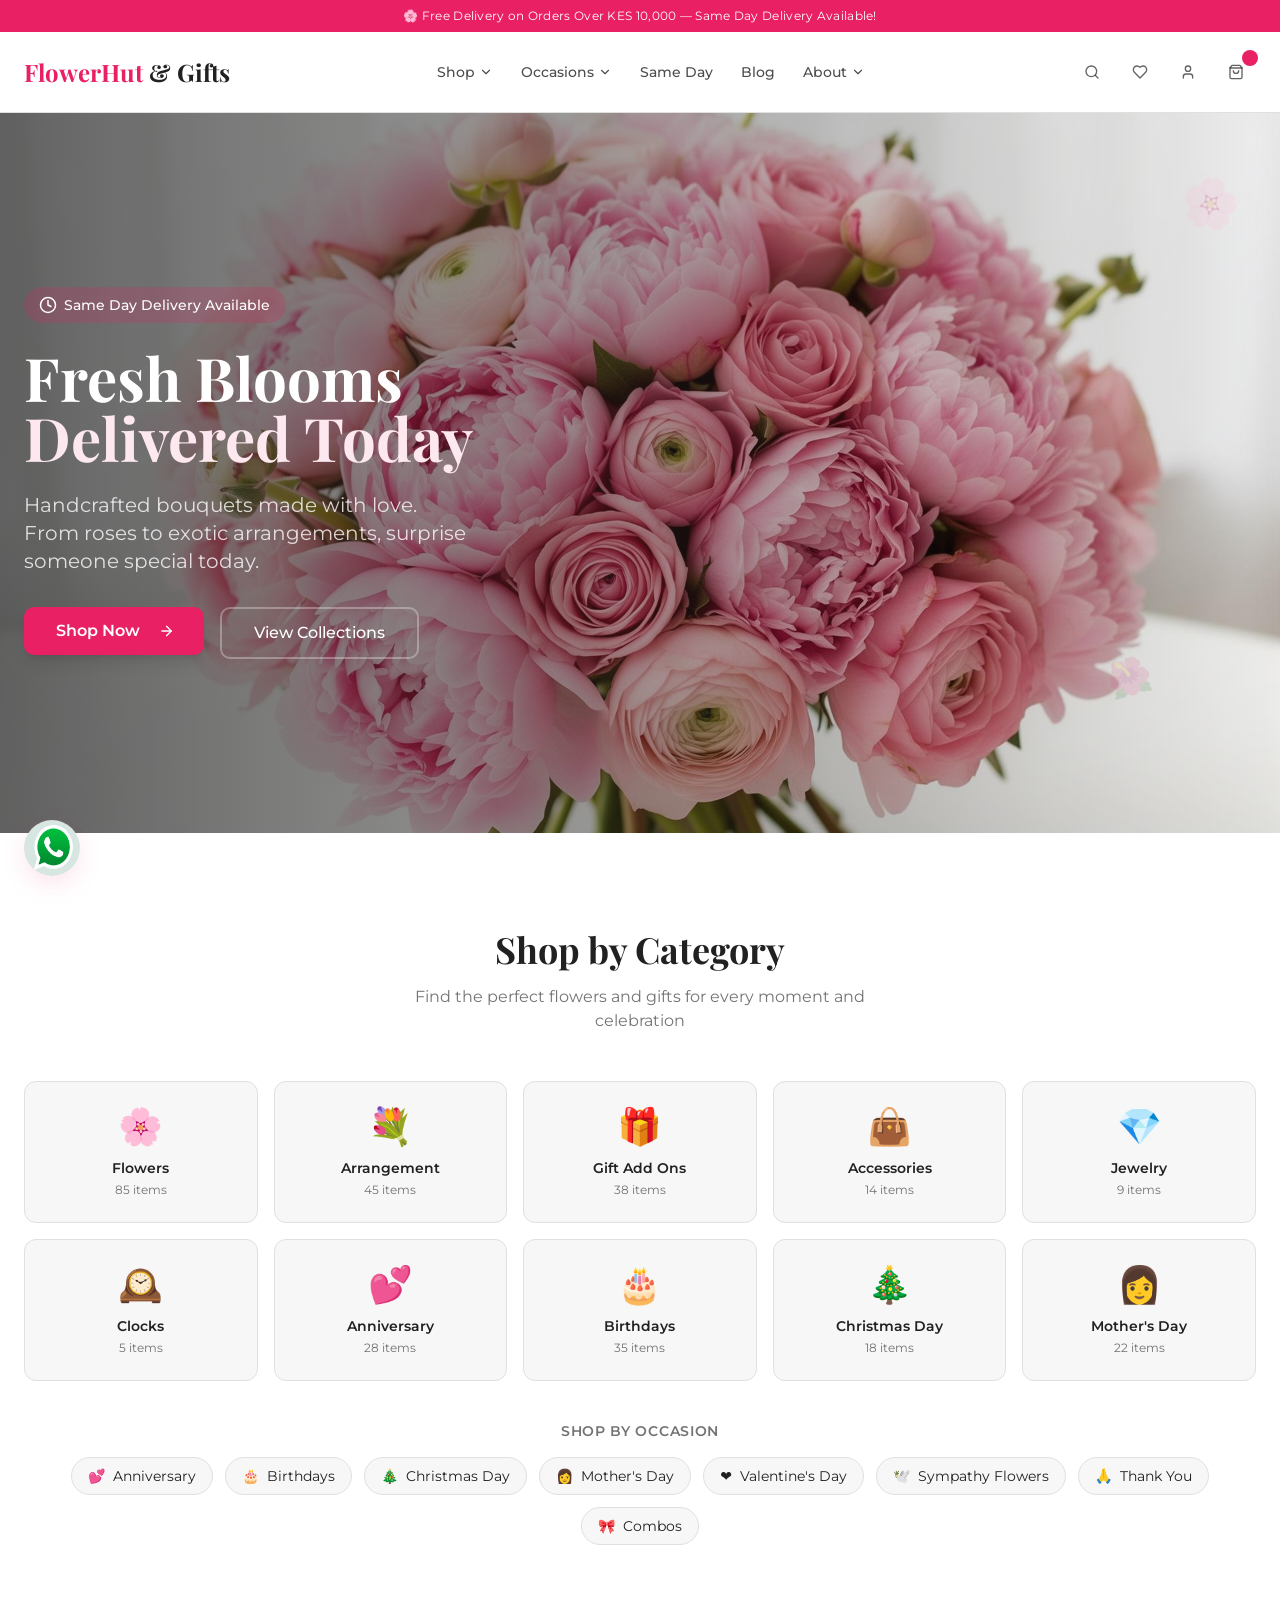
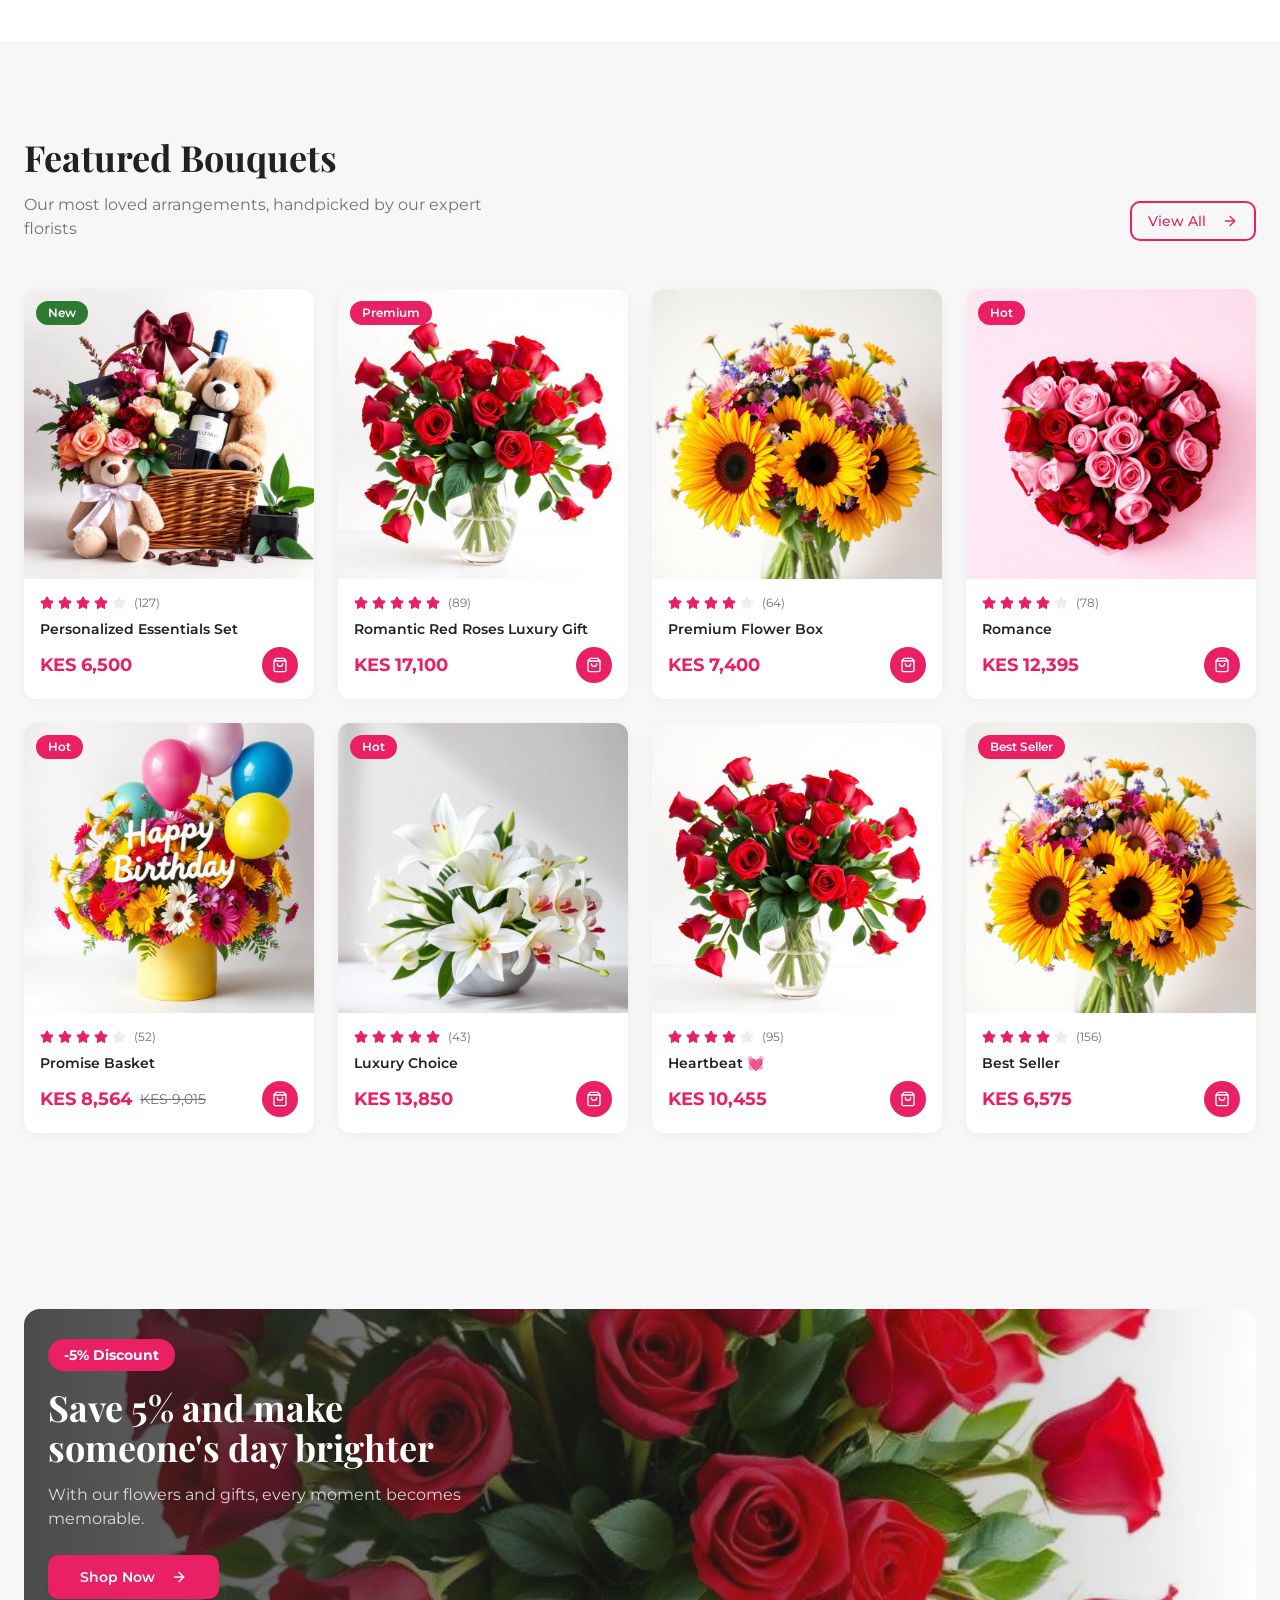
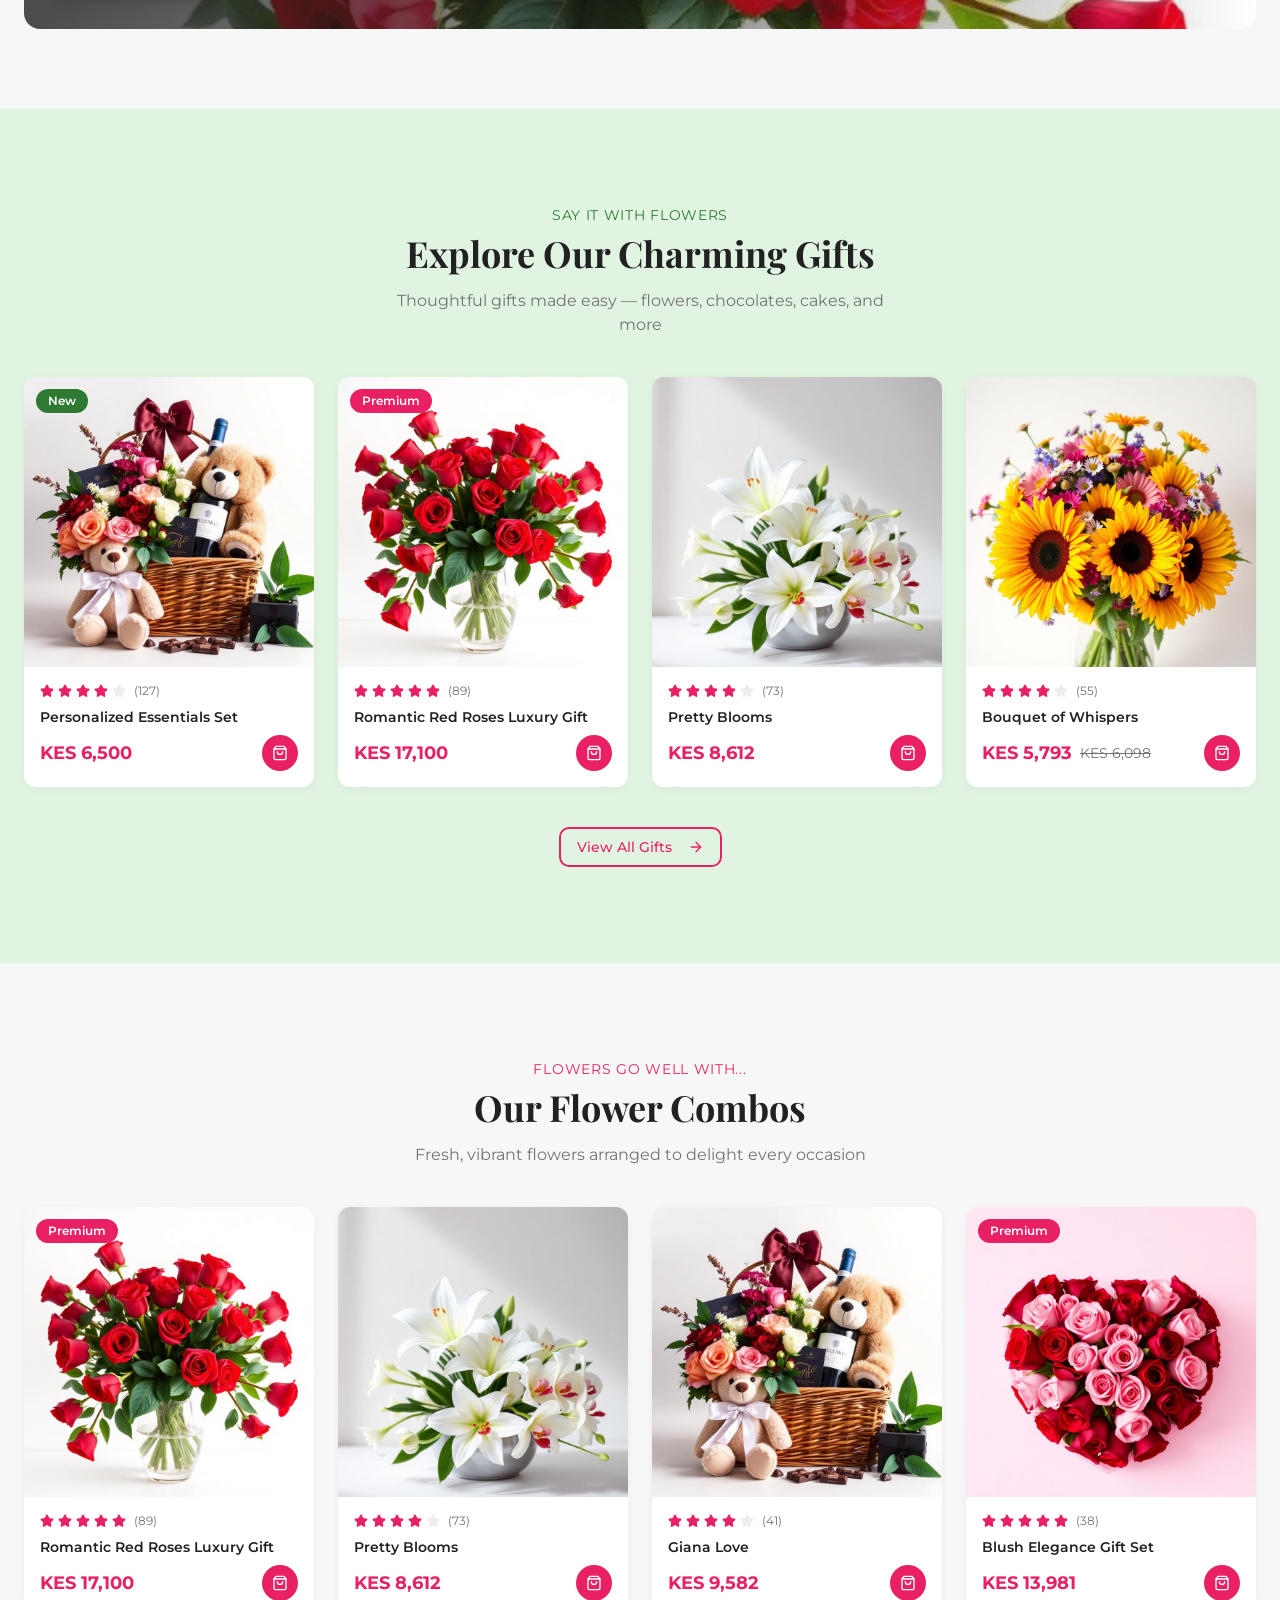
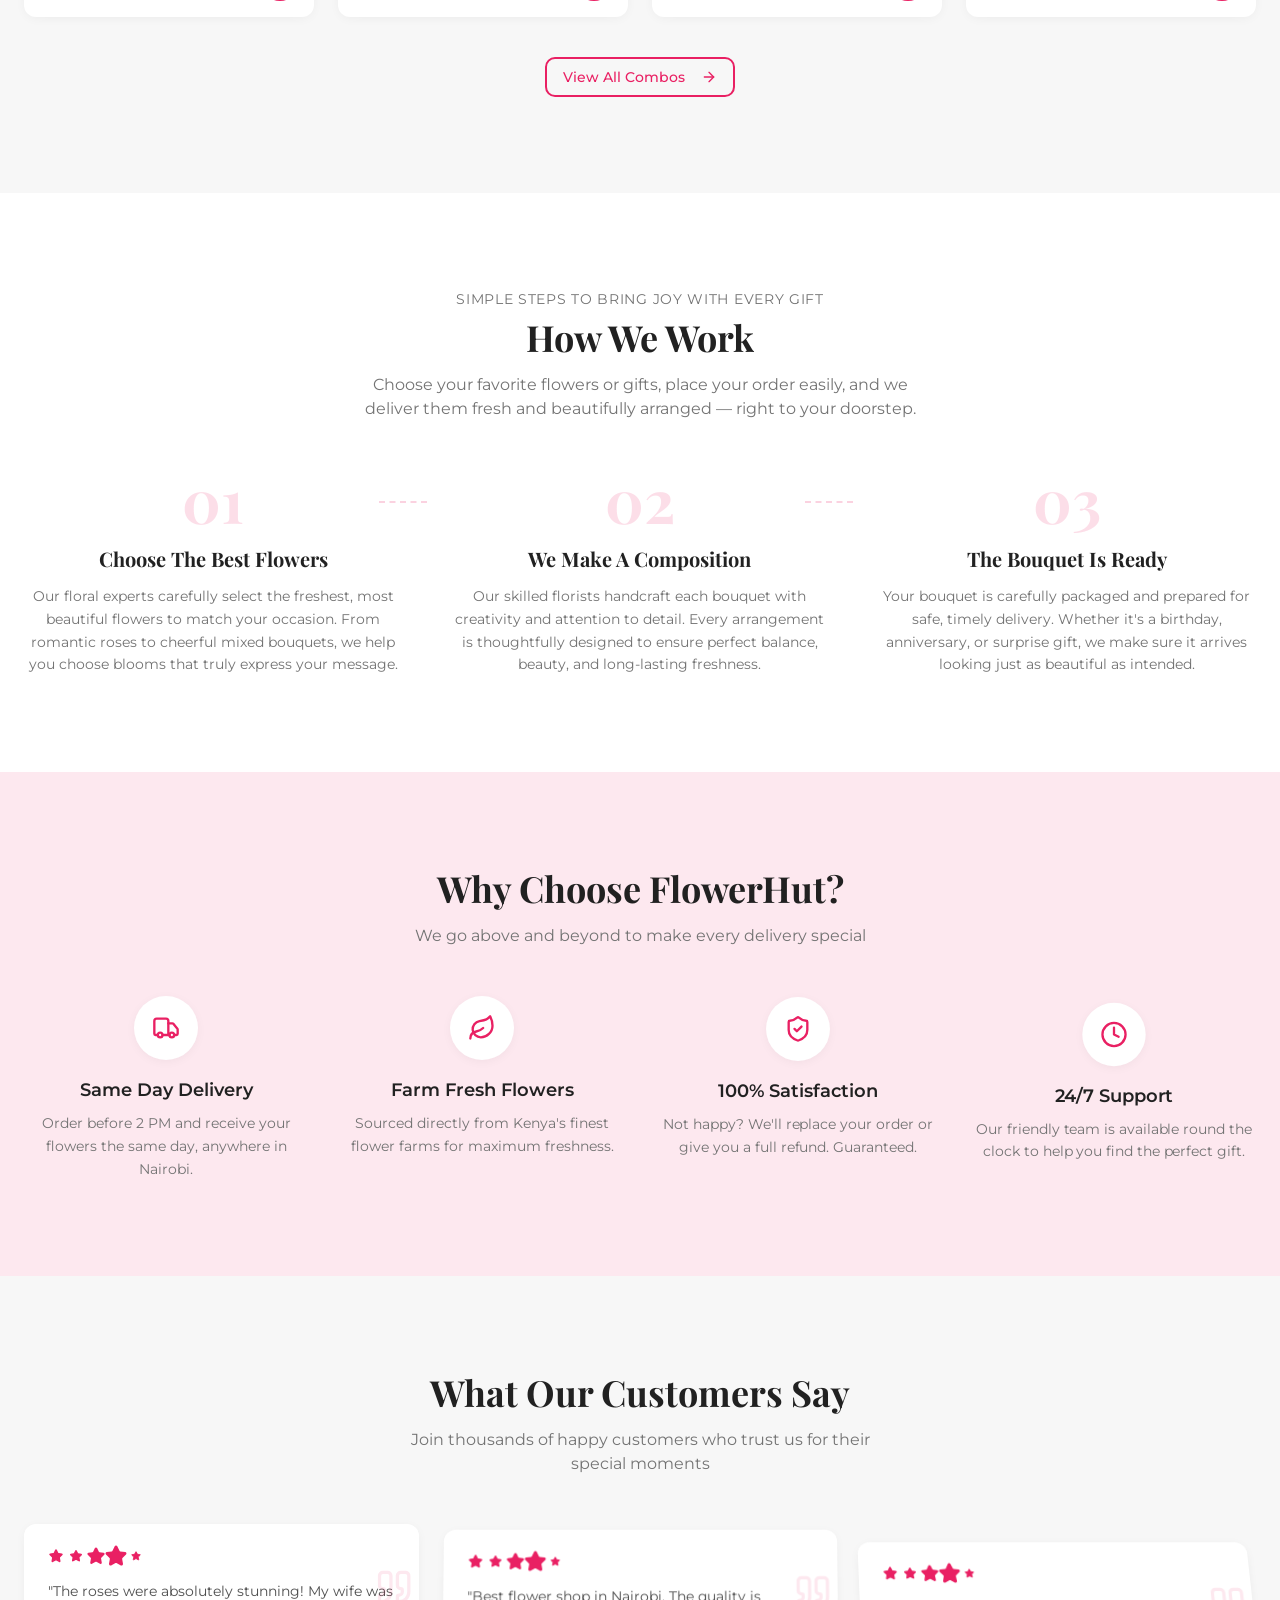
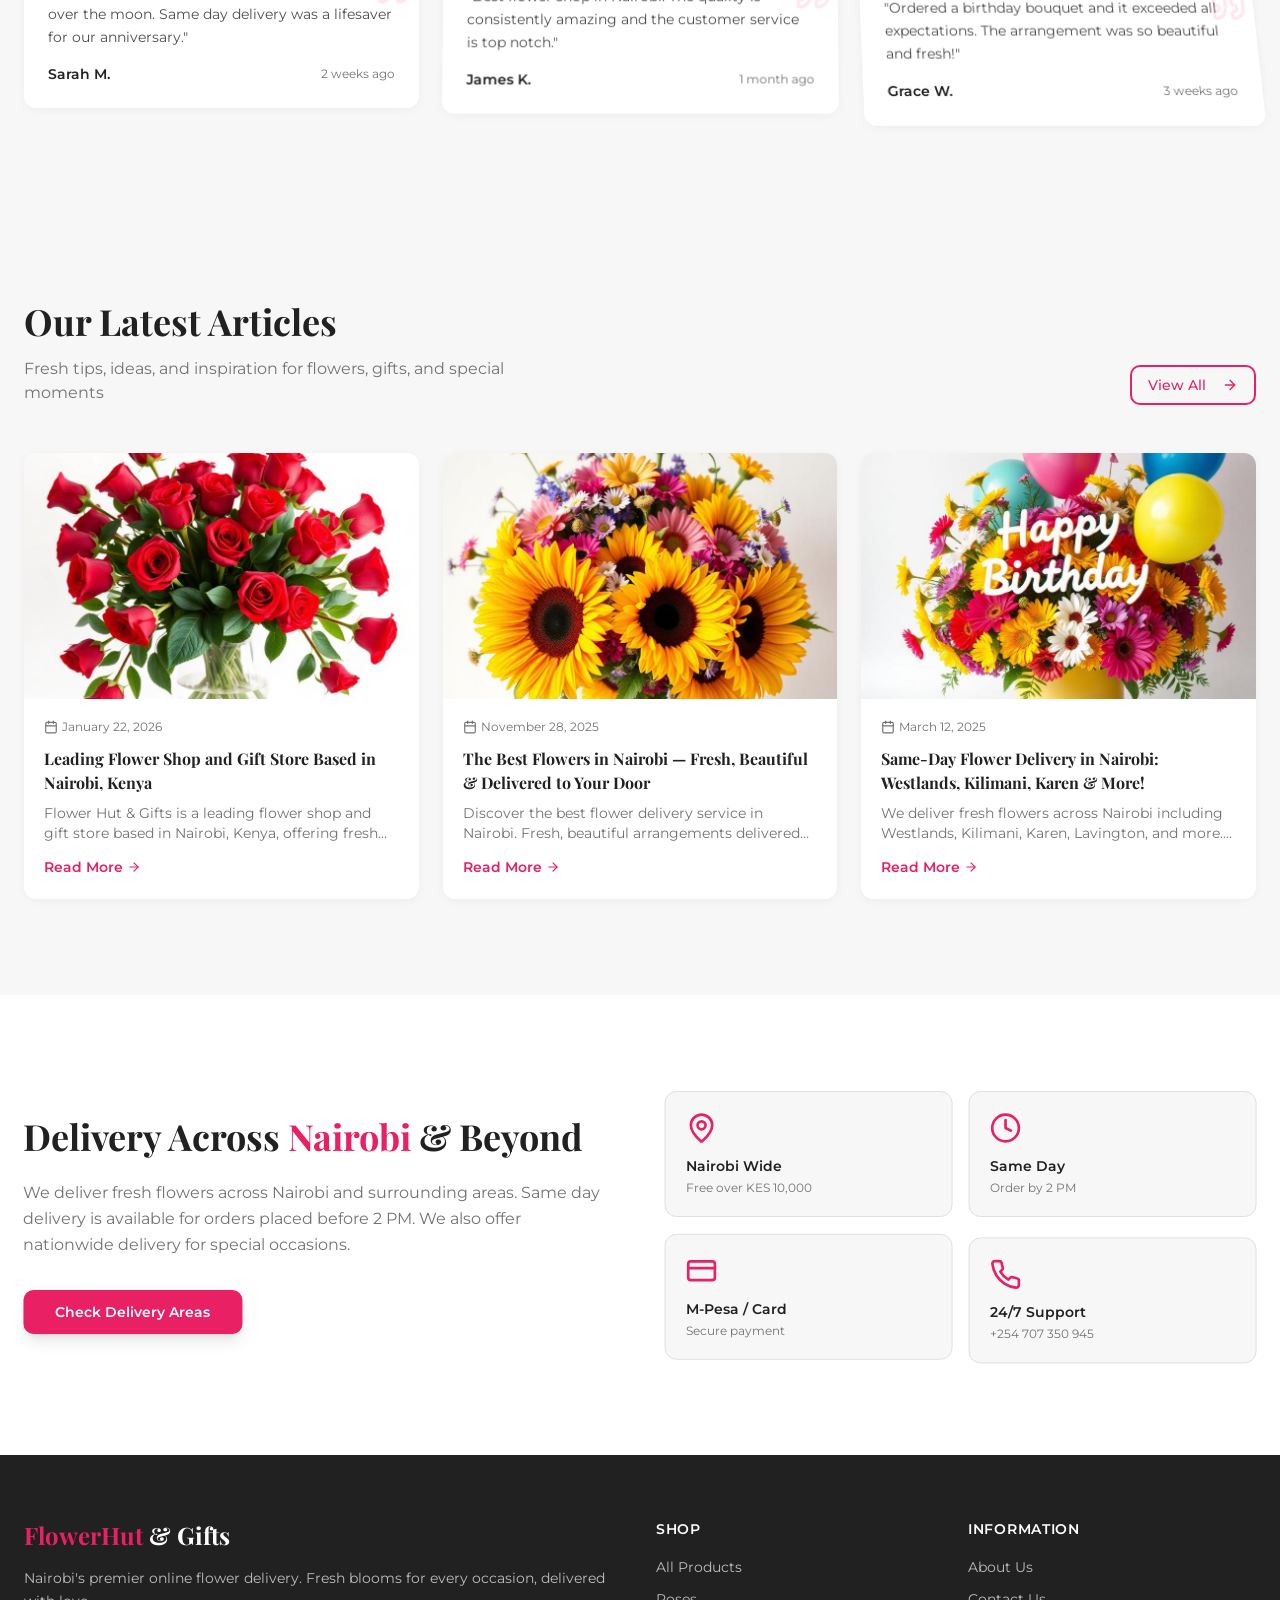
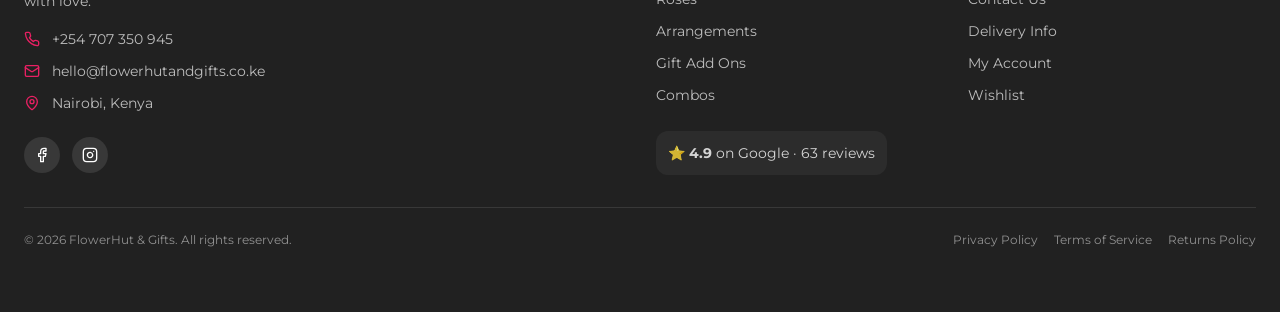
==== index.html @ 7e15aefb "Add files via upload" ====
<!doctype html>
<html lang="en">
  <head>
    <meta charset="UTF-8" />
    <meta name="viewport" content="width=device-width, initial-scale=1.0" />
    <link rel="icon" type="image/png" href="/favicon.png" />

    <!-- Primary Meta -->
    <title>FlowerHut & Gifts – Same Day Flower Delivery in Nairobi</title>
    <meta name="description" content="Order fresh flowers, bouquets & gifts delivered same day across Nairobi. Premium roses, lilies, sunflowers & custom arrangements. Call/WhatsApp: +254 707 350 945." />
    <meta name="keywords" content="flower delivery Nairobi, same day flowers Kenya, bouquets Nairobi, flower shop Kenya, gifts delivery Nairobi, roses Nairobi, FlowerHut" />
    <meta name="author" content="FlowerHut & Gifts" />
    <meta name="robots" content="index, follow" />
    <link rel="canonical" href="https://flowerhutandgifts.co.ke/" />

    <!-- Open Graph / Facebook -->
    <meta property="og:type" content="website" />
    <meta property="og:url" content="https://flowerhutandgifts.co.ke/" />
    <meta property="og:title" content="FlowerHut & Gifts – Same Day Flower Delivery in Nairobi" />
    <meta property="og:description" content="Order fresh flowers & gifts delivered same day across Nairobi. Premium roses, lilies, sunflowers & custom arrangements." />
    <meta property="og:image" content="https://flowerhutandgifts.co.ke/og-image.jpg" />
    <meta property="og:image:width" content="1200" />
    <meta property="og:image:height" content="630" />
    <meta property="og:locale" content="en_KE" />
    <meta property="og:site_name" content="FlowerHut & Gifts" />

    <!-- Twitter Card -->
    <meta name="twitter:card" content="summary_large_image" />
    <meta name="twitter:site" content="@FlowerHutKenya" />
    <meta name="twitter:title" content="FlowerHut & Gifts – Same Day Flower Delivery in Nairobi" />
    <meta name="twitter:description" content="Order fresh flowers & gifts delivered same day across Nairobi. Premium roses, lilies & custom arrangements." />
    <meta name="twitter:image" content="https://flowerhutandgifts.co.ke/og-image.jpg" />

    <!-- Local Business Schema -->
    <script type="application/ld+json">
    {
      "@context": "https://schema.org",
      "@type": "LocalBusiness",
      "name": "FlowerHut & Gifts",
      "description": "Same day flower and gift delivery across Nairobi, Kenya",
      "url": "https://flowerhutandgifts.co.ke",
      "telephone": "+254707350945",
      "email": "hello@flowerhutandgifts.co.ke",
      "address": {
        "@type": "PostalAddress",
        "addressLocality": "Nairobi",
        "addressCountry": "KE"
      },
      "geo": {
        "@type": "GeoCoordinates",
        "latitude": -1.2921,
        "longitude": 36.8219
      },
      "openingHours": "Mo-Su 07:00-21:00",
      "priceRange": "KES",
      "image": "https://flowerhutandgifts.co.ke/og-image.jpg",
      "sameAs": [
        "https://wa.me/254707350945"
      ]
    }
    </script>

    <!-- Google tag (gtag.js) - Google Analytics 4 -->
    <script async src="https://www.googletagmanager.com/gtag/js?id=G-KWENGVQHYM"></script>
    <script>
      window.dataLayer = window.dataLayer || [];
      function gtag(){dataLayer.push(arguments);}
      gtag('js', new Date());
      gtag('config', 'G-KWENGVQHYM');
    </script>
    <script type="module" crossorigin src="/assets/index-DsTXV1D6.js"></script>
    <link rel="stylesheet" crossorigin href="/assets/index-ihL2N19T.css">
  </head>
  <body>
    <div id="root"></div>
  </body>
</html>
---- assets/index-ihL2N19T.css ----
@import "https://fonts.googleapis.com/css2?family=Playfair+Display:ital,wght@0,400;0,500;0,600;0,700;1,400;1,500&family=Montserrat:wght@300;400;500;600;700&display=swap";*,:before,:after,::backdrop{--tw-border-spacing-x:0;--tw-border-spacing-y:0;--tw-translate-x:0;--tw-translate-y:0;--tw-rotate:0;--tw-skew-x:0;--tw-skew-y:0;--tw-scale-x:1;--tw-scale-y:1;--tw-pan-x: ;--tw-pan-y: ;--tw-pinch-zoom: ;--tw-scroll-snap-strictness:proximity;--tw-gradient-from-position: ;--tw-gradient-via-position: ;--tw-gradient-to-position: ;--tw-ordinal: ;--tw-slashed-zero: ;--tw-numeric-figure: ;--tw-numeric-spacing: ;--tw-numeric-fraction: ;--tw-ring-inset: ;--tw-ring-offset-width:0px;--tw-ring-offset-color:#fff;--tw-ring-color:#3b82f680;--tw-ring-offset-shadow:0 0 #0000;--tw-ring-shadow:0 0 #0000;--tw-shadow:0 0 #0000;--tw-shadow-colored:0 0 #0000;--tw-blur: ;--tw-brightness: ;--tw-contrast: ;--tw-grayscale: ;--tw-hue-rotate: ;--tw-invert: ;--tw-saturate: ;--tw-sepia: ;--tw-drop-shadow: ;--tw-backdrop-blur: ;--tw-backdrop-brightness: ;--tw-backdrop-contrast: ;--tw-backdrop-grayscale: ;--tw-backdrop-hue-rotate: ;--tw-backdrop-invert: ;--tw-backdrop-opacity: ;--tw-backdrop-saturate: ;--tw-backdrop-sepia: ;--tw-contain-size: ;--tw-contain-layout: ;--tw-contain-paint: ;--tw-contain-style: }*,:before,:after{box-sizing:border-box;border:0 solid #e5e7eb}:before,:after{--tw-content:""}html,:host{-webkit-text-size-adjust:100%;tab-size:4;font-feature-settings:normal;font-variation-settings:normal;-webkit-tap-highlight-color:transparent;font-family:ui-sans-serif,system-ui,sans-serif,Apple Color Emoji,Segoe UI Emoji,Segoe UI Symbol,Noto Color Emoji;line-height:1.5}body{line-height:inherit;margin:0}hr{height:0;color:inherit;border-top-width:1px}abbr:where([title]){-webkit-text-decoration:underline dotted;text-decoration:underline dotted}h1,h2,h3,h4,h5,h6{font-size:inherit;font-weight:inherit}a{color:inherit;-webkit-text-decoration:inherit;text-decoration:inherit}b,strong{font-weight:bolder}code,kbd,samp,pre{font-feature-settings:normal;font-variation-settings:normal;font-family:ui-monospace,SFMono-Regular,Menlo,Monaco,Consolas,Liberation Mono,Courier New,monospace;font-size:1em}small{font-size:80%}sub,sup{vertical-align:baseline;font-size:75%;line-height:0;position:relative}sub{bottom:-.25em}sup{top:-.5em}table{text-indent:0;border-color:inherit;border-collapse:collapse}button,input,optgroup,select,textarea{font-feature-settings:inherit;font-variation-settings:inherit;font-family:inherit;font-size:100%;font-weight:inherit;line-height:inherit;letter-spacing:inherit;color:inherit;margin:0;padding:0}button,select{text-transform:none}button,input:where([type=button]),input:where([type=reset]),input:where([type=submit]){-webkit-appearance:button;background-color:#0000;background-image:none}:-moz-focusring{outline:auto}:-moz-ui-invalid{box-shadow:none}progress{vertical-align:baseline}::-webkit-inner-spin-button{height:auto}::-webkit-outer-spin-button{height:auto}[type=search]{-webkit-appearance:textfield;outline-offset:-2px}::-webkit-search-decoration{-webkit-appearance:none}::-webkit-file-upload-button{-webkit-appearance:button;font:inherit}summary{display:list-item}blockquote,dl,dd,h1,h2,h3,h4,h5,h6,hr,figure,p,pre{margin:0}fieldset{margin:0;padding:0}legend{padding:0}ol,ul,menu{margin:0;padding:0;list-style:none}dialog{padding:0}textarea{resize:vertical}input::-moz-placeholder{opacity:1;color:#9ca3af}textarea::-moz-placeholder{opacity:1;color:#9ca3af}input::placeholder,textarea::placeholder{opacity:1;color:#9ca3af}button,[role=button]{cursor:pointer}:disabled{cursor:default}img,svg,video,canvas,audio,iframe,embed,object{vertical-align:middle;display:block}img,video{max-width:100%;height:auto}[hidden]:where(:not([hidden=until-found])){display:none}:root{--background:0 0% 97%;--foreground:0 0% 13%;--card:0 0% 100%;--card-foreground:0 0% 13%;--popover:0 0% 100%;--popover-foreground:0 0% 13%;--primary:340 82% 52%;--primary-foreground:0 0% 100%;--secondary:0 0% 97%;--secondary-foreground:0 0% 13%;--muted:0 0% 93%;--muted-foreground:0 0% 45%;--accent:123 45% 33%;--accent-foreground:0 0% 100%;--destructive:0 84% 60%;--destructive-foreground:0 0% 100%;--border:0 0% 88%;--input:0 0% 88%;--ring:340 82% 52%;--radius:.75rem;--sidebar-background:0 0% 98%;--sidebar-foreground:240 5.3% 26.1%;--sidebar-primary:240 5.9% 10%;--sidebar-primary-foreground:0 0% 98%;--sidebar-accent:240 4.8% 95.9%;--sidebar-accent-foreground:240 5.9% 10%;--sidebar-border:220 13% 91%;--sidebar-ring:217.2 91.2% 59.8%;--primary-light:340 82% 95%;--primary-glow:340 82% 62%;--accent-light:123 45% 92%;--hero-overlay:0 0% 0%;--shadow-soft:0 4px 20px -4px #00000014;--shadow-card:0 2px 12px -2px #0000000f;--shadow-hover:0 8px 30px -6px #e9206333}.dark{--background:0 0% 7%;--foreground:0 0% 95%;--card:0 0% 10%;--card-foreground:0 0% 95%;--popover:0 0% 10%;--popover-foreground:0 0% 95%;--primary:340 82% 55%;--primary-foreground:0 0% 100%;--secondary:0 0% 14%;--secondary-foreground:0 0% 95%;--muted:0 0% 14%;--muted-foreground:0 0% 60%;--accent:123 45% 40%;--accent-foreground:0 0% 100%;--destructive:0 62.8% 30.6%;--destructive-foreground:0 0% 100%;--border:0 0% 18%;--input:0 0% 18%;--ring:340 82% 55%}*{border-color:hsl(var(--border))}body{background-color:hsl(var(--background));color:hsl(var(--foreground));-webkit-font-smoothing:antialiased;-moz-osx-font-smoothing:grayscale;font-family:Montserrat,system-ui,sans-serif}h1,h2,h3,h4,h5,h6{font-family:Playfair Display,Georgia,serif}.container{width:100%;margin-left:auto;margin-right:auto;padding-left:1.5rem;padding-right:1.5rem}@media (width>=1400px){.container{max-width:1400px}}.sr-only{clip:rect(0, 0, 0, 0);white-space:nowrap;border-width:0;width:1px;height:1px;margin:-1px;padding:0;position:absolute;overflow:hidden}.pointer-events-none{pointer-events:none}.pointer-events-auto{pointer-events:auto}.visible{visibility:visible}.invisible{visibility:hidden}.collapse{visibility:collapse}.fixed{position:fixed}.absolute{position:absolute}.relative{position:relative}.sticky{position:sticky}.inset-0{inset:0}.inset-x-0{left:0;right:0}.inset-y-0{top:0;bottom:0}.-bottom-12{bottom:-3rem}.-left-12{left:-3rem}.-right-0\.5{right:-.125rem}.-right-12{right:-3rem}.-right-4{right:-1rem}.-top-0\.5{top:-.125rem}.-top-12{top:-3rem}.bottom-0{bottom:0}.bottom-32{bottom:8rem}.bottom-6{bottom:1.5rem}.bottom-full{bottom:100%}.left-0{left:0}.left-1{left:.25rem}.left-1\/2{left:50%}.left-2{left:.5rem}.left-3{left:.75rem}.left-6{left:1.5rem}.left-\[50\%\]{left:50%}.left-full{left:100%}.right-0{right:0}.right-1{right:.25rem}.right-10{right:2.5rem}.right-2{right:.5rem}.right-3{right:.75rem}.right-32{right:8rem}.right-4{right:1rem}.right-6{right:1.5rem}.top-0{top:0}.top-1\.5{top:.375rem}.top-1\/2{top:50%}.top-2{top:.5rem}.top-20{top:5rem}.top-28{top:7rem}.top-3{top:.75rem}.top-3\.5{top:.875rem}.top-4{top:1rem}.top-8{top:2rem}.top-\[1px\]{top:1px}.top-\[50\%\]{top:50%}.top-\[60\%\]{top:60%}.top-full{top:100%}.z-10{z-index:10}.z-20{z-index:20}.z-40{z-index:40}.z-50{z-index:50}.z-\[100\]{z-index:100}.z-\[1\]{z-index:1}.-mx-1{margin-left:-.25rem;margin-right:-.25rem}.mx-2{margin-left:.5rem;margin-right:.5rem}.mx-3\.5{margin-left:.875rem;margin-right:.875rem}.mx-auto{margin-left:auto;margin-right:auto}.my-0\.5{margin-top:.125rem;margin-bottom:.125rem}.my-1{margin-top:.25rem;margin-bottom:.25rem}.my-6{margin-top:1.5rem;margin-bottom:1.5rem}.-ml-4{margin-left:-1rem}.-mt-4{margin-top:-1rem}.mb-1{margin-bottom:.25rem}.mb-1\.5{margin-bottom:.375rem}.mb-12{margin-bottom:3rem}.mb-2{margin-bottom:.5rem}.mb-3{margin-bottom:.75rem}.mb-4{margin-bottom:1rem}.mb-5{margin-bottom:1.25rem}.mb-6{margin-bottom:1.5rem}.mb-8{margin-bottom:2rem}.ml-1{margin-left:.25rem}.ml-2{margin-left:.5rem}.ml-3{margin-left:.75rem}.ml-auto{margin-left:auto}.mr-2{margin-right:.5rem}.mt-0\.5{margin-top:.125rem}.mt-1{margin-top:.25rem}.mt-1\.5{margin-top:.375rem}.mt-10{margin-top:2.5rem}.mt-2{margin-top:.5rem}.mt-24{margin-top:6rem}.mt-3{margin-top:.75rem}.mt-4{margin-top:1rem}.mt-6{margin-top:1.5rem}.mt-8{margin-top:2rem}.mt-auto{margin-top:auto}.line-clamp-1{-webkit-line-clamp:1;-webkit-box-orient:vertical;display:-webkit-box;overflow:hidden}.line-clamp-2{-webkit-line-clamp:2;-webkit-box-orient:vertical;display:-webkit-box;overflow:hidden}.line-clamp-3{-webkit-line-clamp:3;-webkit-box-orient:vertical;display:-webkit-box;overflow:hidden}.block{display:block}.inline-block{display:inline-block}.inline{display:inline}.flex{display:flex}.inline-flex{display:inline-flex}.table{display:table}.grid{display:grid}.hidden{display:none}.aspect-\[16\/10\]{aspect-ratio:16/10}.aspect-square{aspect-ratio:1}.aspect-video{aspect-ratio:16/9}.size-4{width:1rem;height:1rem}.h-1{height:.25rem}.h-1\.5{height:.375rem}.h-10{height:2.5rem}.h-11{height:2.75rem}.h-12{height:3rem}.h-14{height:3.5rem}.h-16{height:4rem}.h-2{height:.5rem}.h-2\.5{height:.625rem}.h-20{height:5rem}.h-24{height:6rem}.h-3{height:.75rem}.h-3\.5{height:.875rem}.h-4{height:1rem}.h-48{height:12rem}.h-5{height:1.25rem}.h-6{height:1.5rem}.h-64{height:16rem}.h-7{height:1.75rem}.h-8{height:2rem}.h-9{height:2.25rem}.h-\[1px\]{height:1px}.h-\[var\(--radix-navigation-menu-viewport-height\)\]{height:var(--radix-navigation-menu-viewport-height)}.h-\[var\(--radix-select-trigger-height\)\]{height:var(--radix-select-trigger-height)}.h-auto{height:auto}.h-full{height:100%}.h-px{height:1px}.h-screen{height:100vh}.h-svh{height:100svh}.max-h-60{max-height:15rem}.max-h-96{max-height:24rem}.max-h-\[300px\]{max-height:300px}.max-h-\[70vh\]{max-height:70vh}.max-h-\[80vh\]{max-height:80vh}.max-h-\[85vh\]{max-height:85vh}.max-h-\[calc\(80vh-70px\)\]{max-height:calc(80vh - 70px)}.max-h-screen{max-height:100vh}.min-h-0{min-height:0}.min-h-\[70vh\]{min-height:70vh}.min-h-\[80px\]{min-height:80px}.min-h-screen{min-height:100vh}.min-h-svh{min-height:100svh}.w-0{width:0}.w-1{width:.25rem}.w-10{width:2.5rem}.w-11{width:2.75rem}.w-12{width:3rem}.w-14{width:3.5rem}.w-16{width:4rem}.w-2{width:.5rem}.w-2\.5{width:.625rem}.w-20{width:5rem}.w-24{width:6rem}.w-3{width:.75rem}.w-3\.5{width:.875rem}.w-3\/4{width:75%}.w-4{width:1rem}.w-5{width:1.25rem}.w-6{width:1.5rem}.w-64{width:16rem}.w-7{width:1.75rem}.w-72{width:18rem}.w-8{width:2rem}.w-80{width:20rem}.w-9{width:2.25rem}.w-\[--sidebar-width\]{width:var(--sidebar-width)}.w-\[100px\]{width:100px}.w-\[1px\]{width:1px}.w-auto{width:auto}.w-full{width:100%}.w-max{width:max-content}.w-px{width:1px}.min-w-0{min-width:0}.min-w-48{min-width:12rem}.min-w-5{min-width:1.25rem}.min-w-\[12rem\]{min-width:12rem}.min-w-\[200px\]{min-width:200px}.min-w-\[220px\]{min-width:220px}.min-w-\[8rem\]{min-width:8rem}.min-w-\[var\(--radix-select-trigger-width\)\]{min-width:var(--radix-select-trigger-width)}.max-w-2xl{max-width:42rem}.max-w-4xl{max-width:56rem}.max-w-\[--skeleton-width\]{max-width:var(--skeleton-width)}.max-w-lg{max-width:32rem}.max-w-max{max-width:max-content}.max-w-md{max-width:28rem}.max-w-xl{max-width:36rem}.flex-1{flex:1}.flex-shrink-0,.shrink-0{flex-shrink:0}.grow{flex-grow:1}.grow-0{flex-grow:0}.basis-full{flex-basis:100%}.caption-bottom{caption-side:bottom}.border-collapse{border-collapse:collapse}.-translate-x-1\/2{--tw-translate-x:-50%;transform:translate(var(--tw-translate-x), var(--tw-translate-y)) rotate(var(--tw-rotate)) skewX(var(--tw-skew-x)) skewY(var(--tw-skew-y)) scaleX(var(--tw-scale-x)) scaleY(var(--tw-scale-y))}.-translate-x-px{--tw-translate-x:-1px;transform:translate(var(--tw-translate-x), var(--tw-translate-y)) rotate(var(--tw-rotate)) skewX(var(--tw-skew-x)) skewY(var(--tw-skew-y)) scaleX(var(--tw-scale-x)) scaleY(var(--tw-scale-y))}.-translate-y-1\/2{--tw-translate-y:-50%;transform:translate(var(--tw-translate-x), var(--tw-translate-y)) rotate(var(--tw-rotate)) skewX(var(--tw-skew-x)) skewY(var(--tw-skew-y)) scaleX(var(--tw-scale-x)) scaleY(var(--tw-scale-y))}.translate-x-\[-50\%\]{--tw-translate-x:-50%;transform:translate(var(--tw-translate-x), var(--tw-translate-y)) rotate(var(--tw-rotate)) skewX(var(--tw-skew-x)) skewY(var(--tw-skew-y)) scaleX(var(--tw-scale-x)) scaleY(var(--tw-scale-y))}.translate-x-px{--tw-translate-x:1px;transform:translate(var(--tw-translate-x), var(--tw-translate-y)) rotate(var(--tw-rotate)) skewX(var(--tw-skew-x)) skewY(var(--tw-skew-y)) scaleX(var(--tw-scale-x)) scaleY(var(--tw-scale-y))}.translate-y-\[-50\%\]{--tw-translate-y:-50%;transform:translate(var(--tw-translate-x), var(--tw-translate-y)) rotate(var(--tw-rotate)) skewX(var(--tw-skew-x)) skewY(var(--tw-skew-y)) scaleX(var(--tw-scale-x)) scaleY(var(--tw-scale-y))}.rotate-180{--tw-rotate:180deg;transform:translate(var(--tw-translate-x), var(--tw-translate-y)) rotate(var(--tw-rotate)) skewX(var(--tw-skew-x)) skewY(var(--tw-skew-y)) scaleX(var(--tw-scale-x)) scaleY(var(--tw-scale-y))}.rotate-45{--tw-rotate:45deg;transform:translate(var(--tw-translate-x), var(--tw-translate-y)) rotate(var(--tw-rotate)) skewX(var(--tw-skew-x)) skewY(var(--tw-skew-y)) scaleX(var(--tw-scale-x)) scaleY(var(--tw-scale-y))}.rotate-90{--tw-rotate:90deg;transform:translate(var(--tw-translate-x), var(--tw-translate-y)) rotate(var(--tw-rotate)) skewX(var(--tw-skew-x)) skewY(var(--tw-skew-y)) scaleX(var(--tw-scale-x)) scaleY(var(--tw-scale-y))}.transform{transform:translate(var(--tw-translate-x), var(--tw-translate-y)) rotate(var(--tw-rotate)) skewX(var(--tw-skew-x)) skewY(var(--tw-skew-y)) scaleX(var(--tw-scale-x)) scaleY(var(--tw-scale-y))}@keyframes pulse{50%{opacity:.5}}.animate-pulse{animation:2s cubic-bezier(.4,0,.6,1) infinite pulse}@keyframes pulse-glow{0%,to{box-shadow:0 0 #e9206366}50%{box-shadow:0 0 20px 8px #e9206326}}.animate-pulse-glow{animation:2s ease-in-out infinite pulse-glow}@keyframes spin{to{transform:rotate(360deg)}}.animate-spin{animation:1s linear infinite spin}.cursor-default{cursor:default}.cursor-pointer{cursor:pointer}.touch-none{touch-action:none}.select-none{-webkit-user-select:none;user-select:none}.resize-none{resize:none}.list-inside{list-style-position:inside}.list-disc{list-style-type:disc}.list-none{list-style-type:none}.grid-cols-1{grid-template-columns:repeat(1,minmax(0,1fr))}.grid-cols-2{grid-template-columns:repeat(2,minmax(0,1fr))}.grid-cols-3{grid-template-columns:repeat(3,minmax(0,1fr))}.grid-cols-4{grid-template-columns:repeat(4,minmax(0,1fr))}.flex-row{flex-direction:row}.flex-col{flex-direction:column}.flex-col-reverse{flex-direction:column-reverse}.flex-wrap{flex-wrap:wrap}.items-start{align-items:flex-start}.items-end{align-items:flex-end}.items-center{align-items:center}.items-stretch{align-items:stretch}.justify-end{justify-content:flex-end}.justify-center{justify-content:center}.justify-between{justify-content:space-between}.gap-1{gap:.25rem}.gap-1\.5{gap:.375rem}.gap-12{gap:3rem}.gap-2{gap:.5rem}.gap-3{gap:.75rem}.gap-4{gap:1rem}.gap-6{gap:1.5rem}.gap-7{gap:1.75rem}.gap-8{gap:2rem}.space-x-1>:not([hidden])~:not([hidden]){--tw-space-x-reverse:0;margin-right:calc(.25rem * var(--tw-space-x-reverse));margin-left:calc(.25rem * calc(1 - var(--tw-space-x-reverse)))}.space-x-4>:not([hidden])~:not([hidden]){--tw-space-x-reverse:0;margin-right:calc(1rem * var(--tw-space-x-reverse));margin-left:calc(1rem * calc(1 - var(--tw-space-x-reverse)))}.space-y-0\.5>:not([hidden])~:not([hidden]){--tw-space-y-reverse:0;margin-top:calc(.125rem * calc(1 - var(--tw-space-y-reverse)));margin-bottom:calc(.125rem * var(--tw-space-y-reverse))}.space-y-1>:not([hidden])~:not([hidden]){--tw-space-y-reverse:0;margin-top:calc(.25rem * calc(1 - var(--tw-space-y-reverse)));margin-bottom:calc(.25rem * var(--tw-space-y-reverse))}.space-y-1\.5>:not([hidden])~:not([hidden]){--tw-space-y-reverse:0;margin-top:calc(.375rem * calc(1 - var(--tw-space-y-reverse)));margin-bottom:calc(.375rem * var(--tw-space-y-reverse))}.space-y-12>:not([hidden])~:not([hidden]){--tw-space-y-reverse:0;margin-top:calc(3rem * calc(1 - var(--tw-space-y-reverse)));margin-bottom:calc(3rem * var(--tw-space-y-reverse))}.space-y-2>:not([hidden])~:not([hidden]){--tw-space-y-reverse:0;margin-top:calc(.5rem * calc(1 - var(--tw-space-y-reverse)));margin-bottom:calc(.5rem * var(--tw-space-y-reverse))}.space-y-3>:not([hidden])~:not([hidden]){--tw-space-y-reverse:0;margin-top:calc(.75rem * calc(1 - var(--tw-space-y-reverse)));margin-bottom:calc(.75rem * var(--tw-space-y-reverse))}.space-y-4>:not([hidden])~:not([hidden]){--tw-space-y-reverse:0;margin-top:calc(1rem * calc(1 - var(--tw-space-y-reverse)));margin-bottom:calc(1rem * var(--tw-space-y-reverse))}.space-y-5>:not([hidden])~:not([hidden]){--tw-space-y-reverse:0;margin-top:calc(1.25rem * calc(1 - var(--tw-space-y-reverse)));margin-bottom:calc(1.25rem * var(--tw-space-y-reverse))}.space-y-6>:not([hidden])~:not([hidden]){--tw-space-y-reverse:0;margin-top:calc(1.5rem * calc(1 - var(--tw-space-y-reverse)));margin-bottom:calc(1.5rem * var(--tw-space-y-reverse))}.divide-y>:not([hidden])~:not([hidden]){--tw-divide-y-reverse:0;border-top-width:calc(1px * calc(1 - var(--tw-divide-y-reverse)));border-bottom-width:calc(1px * var(--tw-divide-y-reverse))}.divide-gray-50>:not([hidden])~:not([hidden]){--tw-divide-opacity:1;border-color:rgb(249 250 251/var(--tw-divide-opacity,1))}.self-start{align-self:flex-start}.overflow-auto{overflow:auto}.overflow-hidden{overflow:hidden}.overflow-x-auto{overflow-x:auto}.overflow-y-auto{overflow-y:auto}.overflow-x-hidden{overflow-x:hidden}.truncate{text-overflow:ellipsis;white-space:nowrap;overflow:hidden}.whitespace-nowrap{white-space:nowrap}.break-words{overflow-wrap:break-word}.break-all{word-break:break-all}.rounded{border-radius:.25rem}.rounded-2xl{border-radius:1rem}.rounded-3xl{border-radius:1.5rem}.rounded-\[2px\]{border-radius:2px}.rounded-\[inherit\]{border-radius:inherit}.rounded-full{border-radius:9999px}.rounded-lg{border-radius:var(--radius)}.rounded-md{border-radius:calc(var(--radius) - 2px)}.rounded-sm{border-radius:calc(var(--radius) - 4px)}.rounded-xl{border-radius:.75rem}.rounded-l-lg{border-top-left-radius:var(--radius);border-bottom-left-radius:var(--radius)}.rounded-r-lg{border-top-right-radius:var(--radius);border-bottom-right-radius:var(--radius)}.rounded-t-\[10px\]{border-top-left-radius:10px;border-top-right-radius:10px}.rounded-t-lg{border-top-left-radius:var(--radius);border-top-right-radius:var(--radius)}.rounded-tl-sm{border-top-left-radius:calc(var(--radius) - 4px)}.border{border-width:1px}.border-2{border-width:2px}.border-\[1\.5px\]{border-width:1.5px}.border-y{border-top-width:1px;border-bottom-width:1px}.border-b{border-bottom-width:1px}.border-l{border-left-width:1px}.border-r{border-right-width:1px}.border-t{border-top-width:1px}.border-t-2{border-top-width:2px}.border-dashed{border-style:dashed}.border-\[--color-border\]{border-color:var(--color-border)}.border-amber-200{--tw-border-opacity:1;border-color:rgb(253 230 138/var(--tw-border-opacity,1))}.border-blue-200{--tw-border-opacity:1;border-color:rgb(191 219 254/var(--tw-border-opacity,1))}.border-border{border-color:hsl(var(--border))}.border-border\/50{border-color:hsl(var(--border) / .5)}.border-destructive{border-color:hsl(var(--destructive))}.border-destructive\/50{border-color:hsl(var(--destructive) / .5)}.border-gray-100{--tw-border-opacity:1;border-color:rgb(243 244 246/var(--tw-border-opacity,1))}.border-gray-200{--tw-border-opacity:1;border-color:rgb(229 231 235/var(--tw-border-opacity,1))}.border-gray-300{--tw-border-opacity:1;border-color:rgb(209 213 219/var(--tw-border-opacity,1))}.border-gray-50{--tw-border-opacity:1;border-color:rgb(249 250 251/var(--tw-border-opacity,1))}.border-green-200{--tw-border-opacity:1;border-color:rgb(187 247 208/var(--tw-border-opacity,1))}.border-green-600{--tw-border-opacity:1;border-color:rgb(22 163 74/var(--tw-border-opacity,1))}.border-input{border-color:hsl(var(--input))}.border-primary{border-color:hsl(var(--primary))}.border-primary-foreground\/10{border-color:hsl(var(--primary-foreground) / .1)}.border-primary-foreground\/30{border-color:hsl(var(--primary-foreground) / .3)}.border-primary\/20{border-color:hsl(var(--primary) / .2)}.border-rose-100{--tw-border-opacity:1;border-color:rgb(255 228 230/var(--tw-border-opacity,1))}.border-rose-500{--tw-border-opacity:1;border-color:rgb(244 63 94/var(--tw-border-opacity,1))}.border-sidebar-border{border-color:hsl(var(--sidebar-border))}.border-transparent{border-color:#0000}.border-white{--tw-border-opacity:1;border-color:rgb(255 255 255/var(--tw-border-opacity,1))}.border-l-transparent{border-left-color:#0000}.border-t-transparent{border-top-color:#0000}.bg-\[--color-bg\]{background-color:var(--color-bg)}.bg-accent{background-color:hsl(var(--accent))}.bg-accent-light{background-color:hsl(var(--accent-light))}.bg-amber-100{--tw-bg-opacity:1;background-color:rgb(254 243 199/var(--tw-bg-opacity,1))}.bg-amber-400{--tw-bg-opacity:1;background-color:rgb(251 191 36/var(--tw-bg-opacity,1))}.bg-amber-50{--tw-bg-opacity:1;background-color:rgb(255 251 235/var(--tw-bg-opacity,1))}.bg-amber-500{--tw-bg-opacity:1;background-color:rgb(245 158 11/var(--tw-bg-opacity,1))}.bg-background{background-color:hsl(var(--background))}.bg-black\/50{background-color:#00000080}.bg-black\/80{background-color:#000c}.bg-blue-100{--tw-bg-opacity:1;background-color:rgb(219 234 254/var(--tw-bg-opacity,1))}.bg-blue-50{--tw-bg-opacity:1;background-color:rgb(239 246 255/var(--tw-bg-opacity,1))}.bg-border{background-color:hsl(var(--border))}.bg-card{background-color:hsl(var(--card))}.bg-card\/80{background-color:hsl(var(--card) / .8)}.bg-card\/95{background-color:hsl(var(--card) / .95)}.bg-cyan-100{--tw-bg-opacity:1;background-color:rgb(207 250 254/var(--tw-bg-opacity,1))}.bg-destructive{background-color:hsl(var(--destructive))}.bg-destructive\/10{background-color:hsl(var(--destructive) / .1)}.bg-emerald-100{--tw-bg-opacity:1;background-color:rgb(209 250 229/var(--tw-bg-opacity,1))}.bg-emerald-400{--tw-bg-opacity:1;background-color:rgb(52 211 153/var(--tw-bg-opacity,1))}.bg-emerald-500{--tw-bg-opacity:1;background-color:rgb(16 185 129/var(--tw-bg-opacity,1))}.bg-foreground{background-color:hsl(var(--foreground))}.bg-foreground\/40{background-color:hsl(var(--foreground) / .4)}.bg-foreground\/60{background-color:hsl(var(--foreground) / .6)}.bg-gray-100{--tw-bg-opacity:1;background-color:rgb(243 244 246/var(--tw-bg-opacity,1))}.bg-gray-200{--tw-bg-opacity:1;background-color:rgb(229 231 235/var(--tw-bg-opacity,1))}.bg-gray-50{--tw-bg-opacity:1;background-color:rgb(249 250 251/var(--tw-bg-opacity,1))}.bg-gray-900{--tw-bg-opacity:1;background-color:rgb(17 24 39/var(--tw-bg-opacity,1))}.bg-green-100{--tw-bg-opacity:1;background-color:rgb(220 252 231/var(--tw-bg-opacity,1))}.bg-green-50{--tw-bg-opacity:1;background-color:rgb(240 253 244/var(--tw-bg-opacity,1))}.bg-muted{background-color:hsl(var(--muted))}.bg-muted\/50{background-color:hsl(var(--muted) / .5)}.bg-pink-50{--tw-bg-opacity:1;background-color:rgb(253 242 248/var(--tw-bg-opacity,1))}.bg-popover{background-color:hsl(var(--popover))}.bg-primary{background-color:hsl(var(--primary))}.bg-primary-foreground\/10{background-color:hsl(var(--primary-foreground) / .1)}.bg-primary-foreground\/5{background-color:hsl(var(--primary-foreground) / .05)}.bg-primary-light{background-color:hsl(var(--primary-light))}.bg-primary\/20{background-color:hsl(var(--primary) / .2)}.bg-primary\/5{background-color:hsl(var(--primary) / .05)}.bg-purple-100{--tw-bg-opacity:1;background-color:rgb(243 232 255/var(--tw-bg-opacity,1))}.bg-red-100{--tw-bg-opacity:1;background-color:rgb(254 226 226/var(--tw-bg-opacity,1))}.bg-red-200{--tw-bg-opacity:1;background-color:rgb(254 202 202/var(--tw-bg-opacity,1))}.bg-red-50{--tw-bg-opacity:1;background-color:rgb(254 242 242/var(--tw-bg-opacity,1))}.bg-red-500{--tw-bg-opacity:1;background-color:rgb(239 68 68/var(--tw-bg-opacity,1))}.bg-rose-100{--tw-bg-opacity:1;background-color:rgb(255 228 230/var(--tw-bg-opacity,1))}.bg-rose-50{--tw-bg-opacity:1;background-color:rgb(255 241 242/var(--tw-bg-opacity,1))}.bg-rose-500{--tw-bg-opacity:1;background-color:rgb(244 63 94/var(--tw-bg-opacity,1))}.bg-secondary{background-color:hsl(var(--secondary))}.bg-sidebar{background-color:hsl(var(--sidebar-background))}.bg-sidebar-border{background-color:hsl(var(--sidebar-border))}.bg-transparent{background-color:#0000}.bg-white{--tw-bg-opacity:1;background-color:rgb(255 255 255/var(--tw-bg-opacity,1))}.bg-white\/20{background-color:#fff3}.bg-white\/50{background-color:#ffffff80}.bg-yellow-50{--tw-bg-opacity:1;background-color:rgb(254 252 232/var(--tw-bg-opacity,1))}.bg-gradient-to-br{background-image:linear-gradient(to bottom right, var(--tw-gradient-stops))}.bg-gradient-to-r{background-image:linear-gradient(to right, var(--tw-gradient-stops))}.bg-gradient-to-t{background-image:linear-gradient(to top, var(--tw-gradient-stops))}.from-amber-400{--tw-gradient-from:#fbbf24 var(--tw-gradient-from-position);--tw-gradient-to:#fbbf2400 var(--tw-gradient-to-position);--tw-gradient-stops:var(--tw-gradient-from), var(--tw-gradient-to)}.from-blue-400{--tw-gradient-from:#60a5fa var(--tw-gradient-from-position);--tw-gradient-to:#60a5fa00 var(--tw-gradient-to-position);--tw-gradient-stops:var(--tw-gradient-from), var(--tw-gradient-to)}.from-blue-50{--tw-gradient-from:#eff6ff var(--tw-gradient-from-position);--tw-gradient-to:#eff6ff00 var(--tw-gradient-to-position);--tw-gradient-stops:var(--tw-gradient-from), var(--tw-gradient-to)}.from-emerald-400{--tw-gradient-from:#34d399 var(--tw-gradient-from-position);--tw-gradient-to:#34d39900 var(--tw-gradient-to-position);--tw-gradient-stops:var(--tw-gradient-from), var(--tw-gradient-to)}.from-foreground\/70{--tw-gradient-from:hsl(var(--foreground) / .7) var(--tw-gradient-from-position);--tw-gradient-to:hsl(var(--foreground) / 0) var(--tw-gradient-to-position);--tw-gradient-stops:var(--tw-gradient-from), var(--tw-gradient-to)}.from-foreground\/80{--tw-gradient-from:hsl(var(--foreground) / .8) var(--tw-gradient-from-position);--tw-gradient-to:hsl(var(--foreground) / 0) var(--tw-gradient-to-position);--tw-gradient-stops:var(--tw-gradient-from), var(--tw-gradient-to)}.from-green-50{--tw-gradient-from:#f0fdf4 var(--tw-gradient-from-position);--tw-gradient-to:#f0fdf400 var(--tw-gradient-to-position);--tw-gradient-stops:var(--tw-gradient-from), var(--tw-gradient-to)}.from-orange-400{--tw-gradient-from:#fb923c var(--tw-gradient-from-position);--tw-gradient-to:#fb923c00 var(--tw-gradient-to-position);--tw-gradient-stops:var(--tw-gradient-from), var(--tw-gradient-to)}.from-red-400{--tw-gradient-from:#f87171 var(--tw-gradient-from-position);--tw-gradient-to:#f8717100 var(--tw-gradient-to-position);--tw-gradient-stops:var(--tw-gradient-from), var(--tw-gradient-to)}.from-rose-400{--tw-gradient-from:#fb7185 var(--tw-gradient-from-position);--tw-gradient-to:#fb718500 var(--tw-gradient-to-position);--tw-gradient-stops:var(--tw-gradient-from), var(--tw-gradient-to)}.from-rose-50{--tw-gradient-from:#fff1f2 var(--tw-gradient-from-position);--tw-gradient-to:#fff1f200 var(--tw-gradient-to-position);--tw-gradient-stops:var(--tw-gradient-from), var(--tw-gradient-to)}.from-rose-500{--tw-gradient-from:#f43f5e var(--tw-gradient-from-position);--tw-gradient-to:#f43f5e00 var(--tw-gradient-to-position);--tw-gradient-stops:var(--tw-gradient-from), var(--tw-gradient-to)}.via-foreground\/40{--tw-gradient-to:hsl(var(--foreground) / 0) var(--tw-gradient-to-position);--tw-gradient-stops:var(--tw-gradient-from), hsl(var(--foreground) / .4) var(--tw-gradient-via-position), var(--tw-gradient-to)}.via-foreground\/50{--tw-gradient-to:hsl(var(--foreground) / 0) var(--tw-gradient-to-position);--tw-gradient-stops:var(--tw-gradient-from), hsl(var(--foreground) / .5) var(--tw-gradient-via-position), var(--tw-gradient-to)}.via-pink-50{--tw-gradient-to:#fdf2f800 var(--tw-gradient-to-position);--tw-gradient-stops:var(--tw-gradient-from), #fdf2f8 var(--tw-gradient-via-position), var(--tw-gradient-to)}.to-amber-500{--tw-gradient-to:#f59e0b var(--tw-gradient-to-position)}.to-emerald-50{--tw-gradient-to:#ecfdf5 var(--tw-gradient-to-position)}.to-green-600{--tw-gradient-to:#16a34a var(--tw-gradient-to-position)}.to-indigo-50{--tw-gradient-to:#eef2ff var(--tw-gradient-to-position)}.to-indigo-500{--tw-gradient-to:#6366f1 var(--tw-gradient-to-position)}.to-orange-50{--tw-gradient-to:#fff7ed var(--tw-gradient-to-position)}.to-pink-400{--tw-gradient-to:#f472b6 var(--tw-gradient-to-position)}.to-pink-600{--tw-gradient-to:#db2777 var(--tw-gradient-to-position)}.to-red-600{--tw-gradient-to:#dc2626 var(--tw-gradient-to-position)}.to-transparent{--tw-gradient-to:transparent var(--tw-gradient-to-position)}.to-yellow-500{--tw-gradient-to:#eab308 var(--tw-gradient-to-position)}.fill-amber-400{fill:#fbbf24}.fill-current{fill:currentColor}.fill-muted{fill:hsl(var(--muted))}.fill-primary{fill:hsl(var(--primary))}.object-cover{-o-object-fit:cover;object-fit:cover}.p-0{padding:0}.p-1{padding:.25rem}.p-1\.5{padding:.375rem}.p-2{padding:.5rem}.p-3{padding:.75rem}.p-4{padding:1rem}.p-5{padding:1.25rem}.p-6{padding:1.5rem}.p-8{padding:2rem}.p-\[1px\]{padding:1px}.px-1{padding-left:.25rem;padding-right:.25rem}.px-1\.5{padding-left:.375rem;padding-right:.375rem}.px-2{padding-left:.5rem;padding-right:.5rem}.px-2\.5{padding-left:.625rem;padding-right:.625rem}.px-3{padding-left:.75rem;padding-right:.75rem}.px-4{padding-left:1rem;padding-right:1rem}.px-5{padding-left:1.25rem;padding-right:1.25rem}.px-6{padding-left:1.5rem;padding-right:1.5rem}.px-8{padding-left:2rem;padding-right:2rem}.py-0\.5{padding-top:.125rem;padding-bottom:.125rem}.py-1{padding-top:.25rem;padding-bottom:.25rem}.py-1\.5{padding-top:.375rem;padding-bottom:.375rem}.py-10{padding-top:2.5rem;padding-bottom:2.5rem}.py-12{padding-top:3rem;padding-bottom:3rem}.py-16{padding-top:4rem;padding-bottom:4rem}.py-2{padding-top:.5rem;padding-bottom:.5rem}.py-2\.5{padding-top:.625rem;padding-bottom:.625rem}.py-3{padding-top:.75rem;padding-bottom:.75rem}.py-3\.5{padding-top:.875rem;padding-bottom:.875rem}.py-4{padding-top:1rem;padding-bottom:1rem}.py-6{padding-top:1.5rem;padding-bottom:1.5rem}.py-8{padding-top:2rem;padding-bottom:2rem}.pb-16{padding-bottom:4rem}.pb-3{padding-bottom:.75rem}.pb-4{padding-bottom:1rem}.pl-2\.5{padding-left:.625rem}.pl-4{padding-left:1rem}.pl-8{padding-left:2rem}.pl-9{padding-left:2.25rem}.pr-11{padding-right:2.75rem}.pr-2{padding-right:.5rem}.pr-2\.5{padding-right:.625rem}.pr-4{padding-right:1rem}.pr-8{padding-right:2rem}.pt-0{padding-top:0}.pt-1{padding-top:.25rem}.pt-2{padding-top:.5rem}.pt-3{padding-top:.75rem}.pt-4{padding-top:1rem}.pt-6{padding-top:1.5rem}.text-left{text-align:left}.text-center{text-align:center}.text-right{text-align:right}.align-middle{vertical-align:middle}.font-body{font-family:Montserrat,system-ui,sans-serif}.font-display{font-family:Playfair Display,Georgia,serif}.font-mono{font-family:ui-monospace,SFMono-Regular,Menlo,Monaco,Consolas,Liberation Mono,Courier New,monospace}.text-2xl{font-size:1.5rem;line-height:2rem}.text-3xl{font-size:1.875rem;line-height:2.25rem}.text-4xl{font-size:2.25rem;line-height:2.5rem}.text-5xl{font-size:3rem;line-height:1}.text-6xl{font-size:3.75rem;line-height:1}.text-\[0\.8rem\]{font-size:.8rem}.text-\[10px\]{font-size:10px}.text-base{font-size:1rem;line-height:1.5rem}.text-lg{font-size:1.125rem;line-height:1.75rem}.text-sm{font-size:.875rem;line-height:1.25rem}.text-xl{font-size:1.25rem;line-height:1.75rem}.text-xs{font-size:.75rem;line-height:1rem}.font-bold{font-weight:700}.font-medium{font-weight:500}.font-normal{font-weight:400}.font-semibold{font-weight:600}.uppercase{text-transform:uppercase}.capitalize{text-transform:capitalize}.normal-case{text-transform:none}.italic{font-style:italic}.tabular-nums{--tw-numeric-spacing:tabular-nums;font-variant-numeric:var(--tw-ordinal) var(--tw-slashed-zero) var(--tw-numeric-figure) var(--tw-numeric-spacing) var(--tw-numeric-fraction)}.leading-none{line-height:1}.leading-relaxed{line-height:1.625}.leading-tight{line-height:1.25}.tracking-tight{letter-spacing:-.025em}.tracking-wide{letter-spacing:.025em}.tracking-wider{letter-spacing:.05em}.tracking-widest{letter-spacing:.1em}.text-accent{color:hsl(var(--accent))}.text-accent-foreground{color:hsl(var(--accent-foreground))}.text-amber-400{--tw-text-opacity:1;color:rgb(251 191 36/var(--tw-text-opacity,1))}.text-amber-600{--tw-text-opacity:1;color:rgb(217 119 6/var(--tw-text-opacity,1))}.text-amber-700{--tw-text-opacity:1;color:rgb(180 83 9/var(--tw-text-opacity,1))}.text-amber-800{--tw-text-opacity:1;color:rgb(146 64 14/var(--tw-text-opacity,1))}.text-blue-500{--tw-text-opacity:1;color:rgb(59 130 246/var(--tw-text-opacity,1))}.text-blue-700{--tw-text-opacity:1;color:rgb(29 78 216/var(--tw-text-opacity,1))}.text-blue-800{--tw-text-opacity:1;color:rgb(30 64 175/var(--tw-text-opacity,1))}.text-card-foreground{color:hsl(var(--card-foreground))}.text-current{color:currentColor}.text-cyan-800{--tw-text-opacity:1;color:rgb(21 94 117/var(--tw-text-opacity,1))}.text-destructive{color:hsl(var(--destructive))}.text-destructive-foreground{color:hsl(var(--destructive-foreground))}.text-emerald-800{--tw-text-opacity:1;color:rgb(6 95 70/var(--tw-text-opacity,1))}.text-foreground{color:hsl(var(--foreground))}.text-foreground\/50{color:hsl(var(--foreground) / .5)}.text-foreground\/60{color:hsl(var(--foreground) / .6)}.text-foreground\/70{color:hsl(var(--foreground) / .7)}.text-foreground\/80{color:hsl(var(--foreground) / .8)}.text-gray-300{--tw-text-opacity:1;color:rgb(209 213 219/var(--tw-text-opacity,1))}.text-gray-400{--tw-text-opacity:1;color:rgb(156 163 175/var(--tw-text-opacity,1))}.text-gray-500{--tw-text-opacity:1;color:rgb(107 114 128/var(--tw-text-opacity,1))}.text-gray-600{--tw-text-opacity:1;color:rgb(75 85 99/var(--tw-text-opacity,1))}.text-gray-700{--tw-text-opacity:1;color:rgb(55 65 81/var(--tw-text-opacity,1))}.text-gray-800{--tw-text-opacity:1;color:rgb(31 41 55/var(--tw-text-opacity,1))}.text-gray-900{--tw-text-opacity:1;color:rgb(17 24 39/var(--tw-text-opacity,1))}.text-green-500{--tw-text-opacity:1;color:rgb(34 197 94/var(--tw-text-opacity,1))}.text-green-600{--tw-text-opacity:1;color:rgb(22 163 74/var(--tw-text-opacity,1))}.text-green-700{--tw-text-opacity:1;color:rgb(21 128 61/var(--tw-text-opacity,1))}.text-green-800{--tw-text-opacity:1;color:rgb(22 101 52/var(--tw-text-opacity,1))}.text-muted{color:hsl(var(--muted))}.text-muted-foreground{color:hsl(var(--muted-foreground))}.text-muted-foreground\/30{color:hsl(var(--muted-foreground) / .3)}.text-pink-500{--tw-text-opacity:1;color:rgb(236 72 153/var(--tw-text-opacity,1))}.text-pink-600{--tw-text-opacity:1;color:rgb(219 39 119/var(--tw-text-opacity,1))}.text-popover-foreground{color:hsl(var(--popover-foreground))}.text-primary{color:hsl(var(--primary))}.text-primary-foreground{color:hsl(var(--primary-foreground))}.text-primary-foreground\/50{color:hsl(var(--primary-foreground) / .5)}.text-primary-foreground\/70{color:hsl(var(--primary-foreground) / .7)}.text-primary-foreground\/80{color:hsl(var(--primary-foreground) / .8)}.text-primary-light{color:hsl(var(--primary-light))}.text-primary\/10{color:hsl(var(--primary) / .1)}.text-primary\/15{color:hsl(var(--primary) / .15)}.text-primary\/20{color:hsl(var(--primary) / .2)}.text-purple-800{--tw-text-opacity:1;color:rgb(107 33 168/var(--tw-text-opacity,1))}.text-red-400{--tw-text-opacity:1;color:rgb(248 113 113/var(--tw-text-opacity,1))}.text-red-500{--tw-text-opacity:1;color:rgb(239 68 68/var(--tw-text-opacity,1))}.text-red-600{--tw-text-opacity:1;color:rgb(220 38 38/var(--tw-text-opacity,1))}.text-red-800{--tw-text-opacity:1;color:rgb(153 27 27/var(--tw-text-opacity,1))}.text-rose-500{--tw-text-opacity:1;color:rgb(244 63 94/var(--tw-text-opacity,1))}.text-rose-600{--tw-text-opacity:1;color:rgb(225 29 72/var(--tw-text-opacity,1))}.text-secondary-foreground{color:hsl(var(--secondary-foreground))}.text-sidebar-foreground{color:hsl(var(--sidebar-foreground))}.text-sidebar-foreground\/70{color:hsl(var(--sidebar-foreground) / .7)}.text-white{--tw-text-opacity:1;color:rgb(255 255 255/var(--tw-text-opacity,1))}.text-white\/80{color:#fffc}.text-yellow-500{--tw-text-opacity:1;color:rgb(234 179 8/var(--tw-text-opacity,1))}.underline{text-decoration-line:underline}.line-through{text-decoration-line:line-through}.underline-offset-4{text-underline-offset:4px}.opacity-0{opacity:0}.opacity-100{opacity:1}.opacity-15{opacity:.15}.opacity-20{opacity:.2}.opacity-50{opacity:.5}.opacity-60{opacity:.6}.opacity-70{opacity:.7}.opacity-90{opacity:.9}.shadow-2xl{--tw-shadow:0 25px 50px -12px #00000040;--tw-shadow-colored:0 25px 50px -12px var(--tw-shadow-color);box-shadow:var(--tw-ring-offset-shadow,0 0 #0000), var(--tw-ring-shadow,0 0 #0000), var(--tw-shadow)}.shadow-\[0_0_0_1px_hsl\(var\(--sidebar-border\)\)\]{--tw-shadow:0 0 0 1px hsl(var(--sidebar-border));--tw-shadow-colored:0 0 0 1px var(--tw-shadow-color);box-shadow:var(--tw-ring-offset-shadow,0 0 #0000), var(--tw-ring-shadow,0 0 #0000), var(--tw-shadow)}.shadow-card{--tw-shadow:var(--shadow-card);--tw-shadow-colored:var(--shadow-card);box-shadow:var(--tw-ring-offset-shadow,0 0 #0000), var(--tw-ring-shadow,0 0 #0000), var(--tw-shadow)}.shadow-hover{--tw-shadow:var(--shadow-hover);--tw-shadow-colored:var(--shadow-hover);box-shadow:var(--tw-ring-offset-shadow,0 0 #0000), var(--tw-ring-shadow,0 0 #0000), var(--tw-shadow)}.shadow-lg{--tw-shadow:0 10px 15px -3px #0000001a, 0 4px 6px -4px #0000001a;--tw-shadow-colored:0 10px 15px -3px var(--tw-shadow-color), 0 4px 6px -4px var(--tw-shadow-color);box-shadow:var(--tw-ring-offset-shadow,0 0 #0000), var(--tw-ring-shadow,0 0 #0000), var(--tw-shadow)}.shadow-md{--tw-shadow:0 4px 6px -1px #0000001a, 0 2px 4px -2px #0000001a;--tw-shadow-colored:0 4px 6px -1px var(--tw-shadow-color), 0 2px 4px -2px var(--tw-shadow-color);box-shadow:var(--tw-ring-offset-shadow,0 0 #0000), var(--tw-ring-shadow,0 0 #0000), var(--tw-shadow)}.shadow-none{--tw-shadow:0 0 #0000;--tw-shadow-colored:0 0 #0000;box-shadow:var(--tw-ring-offset-shadow,0 0 #0000), var(--tw-ring-shadow,0 0 #0000), var(--tw-shadow)}.shadow-sm{--tw-shadow:0 1px 2px 0 #0000000d;--tw-shadow-colored:0 1px 2px 0 var(--tw-shadow-color);box-shadow:var(--tw-ring-offset-shadow,0 0 #0000), var(--tw-ring-shadow,0 0 #0000), var(--tw-shadow)}.shadow-xl{--tw-shadow:0 20px 25px -5px #0000001a, 0 8px 10px -6px #0000001a;--tw-shadow-colored:0 20px 25px -5px var(--tw-shadow-color), 0 8px 10px -6px var(--tw-shadow-color);box-shadow:var(--tw-ring-offset-shadow,0 0 #0000), var(--tw-ring-shadow,0 0 #0000), var(--tw-shadow)}.shadow-card{--tw-shadow-color:hsl(var(--card));--tw-shadow:var(--tw-shadow-colored)}.outline-none{outline-offset:2px;outline:2px solid #0000}.outline{outline-style:solid}.outline-primary{outline-color:hsl(var(--primary))}.ring-0{--tw-ring-offset-shadow:var(--tw-ring-inset) 0 0 0 var(--tw-ring-offset-width) var(--tw-ring-offset-color);--tw-ring-shadow:var(--tw-ring-inset) 0 0 0 calc(0px + var(--tw-ring-offset-width)) var(--tw-ring-color);box-shadow:var(--tw-ring-offset-shadow), var(--tw-ring-shadow), var(--tw-shadow,0 0 #0000)}.ring-2{--tw-ring-offset-shadow:var(--tw-ring-inset) 0 0 0 var(--tw-ring-offset-width) var(--tw-ring-offset-color);--tw-ring-shadow:var(--tw-ring-inset) 0 0 0 calc(2px + var(--tw-ring-offset-width)) var(--tw-ring-color);box-shadow:var(--tw-ring-offset-shadow), var(--tw-ring-shadow), var(--tw-shadow,0 0 #0000)}.ring-ring{--tw-ring-color:hsl(var(--ring))}.ring-sidebar-ring{--tw-ring-color:hsl(var(--sidebar-ring))}.ring-offset-background{--tw-ring-offset-color:hsl(var(--background))}.filter{filter:var(--tw-blur) var(--tw-brightness) var(--tw-contrast) var(--tw-grayscale) var(--tw-hue-rotate) var(--tw-invert) var(--tw-saturate) var(--tw-sepia) var(--tw-drop-shadow)}.backdrop-blur-md{--tw-backdrop-blur:blur(12px);-webkit-backdrop-filter:var(--tw-backdrop-blur) var(--tw-backdrop-brightness) var(--tw-backdrop-contrast) var(--tw-backdrop-grayscale) var(--tw-backdrop-hue-rotate) var(--tw-backdrop-invert) var(--tw-backdrop-opacity) var(--tw-backdrop-saturate) var(--tw-backdrop-sepia);backdrop-filter:var(--tw-backdrop-blur) var(--tw-backdrop-brightness) var(--tw-backdrop-contrast) var(--tw-backdrop-grayscale) var(--tw-backdrop-hue-rotate) var(--tw-backdrop-invert) var(--tw-backdrop-opacity) var(--tw-backdrop-saturate) var(--tw-backdrop-sepia)}.backdrop-blur-sm{--tw-backdrop-blur:blur(4px);-webkit-backdrop-filter:var(--tw-backdrop-blur) var(--tw-backdrop-brightness) var(--tw-backdrop-contrast) var(--tw-backdrop-grayscale) var(--tw-backdrop-hue-rotate) var(--tw-backdrop-invert) var(--tw-backdrop-opacity) var(--tw-backdrop-saturate) var(--tw-backdrop-sepia);backdrop-filter:var(--tw-backdrop-blur) var(--tw-backdrop-brightness) var(--tw-backdrop-contrast) var(--tw-backdrop-grayscale) var(--tw-backdrop-hue-rotate) var(--tw-backdrop-invert) var(--tw-backdrop-opacity) var(--tw-backdrop-saturate) var(--tw-backdrop-sepia)}.transition{transition-property:color,background-color,border-color,text-decoration-color,fill,stroke,opacity,box-shadow,transform,filter,-webkit-backdrop-filter,backdrop-filter;transition-duration:.15s;transition-timing-function:cubic-bezier(.4,0,.2,1)}.transition-\[left\,right\,width\]{transition-property:left,right,width;transition-duration:.15s;transition-timing-function:cubic-bezier(.4,0,.2,1)}.transition-\[margin\,opa\]{transition-property:margin,opa;transition-duration:.15s;transition-timing-function:cubic-bezier(.4,0,.2,1)}.transition-\[width\,height\,padding\]{transition-property:width,height,padding;transition-duration:.15s;transition-timing-function:cubic-bezier(.4,0,.2,1)}.transition-\[width\]{transition-property:width;transition-duration:.15s;transition-timing-function:cubic-bezier(.4,0,.2,1)}.transition-all{transition-property:all;transition-duration:.15s;transition-timing-function:cubic-bezier(.4,0,.2,1)}.transition-colors{transition-property:color,background-color,border-color,text-decoration-color,fill,stroke;transition-duration:.15s;transition-timing-function:cubic-bezier(.4,0,.2,1)}.transition-opacity{transition-property:opacity;transition-duration:.15s;transition-timing-function:cubic-bezier(.4,0,.2,1)}.transition-shadow{transition-property:box-shadow;transition-duration:.15s;transition-timing-function:cubic-bezier(.4,0,.2,1)}.transition-transform{transition-property:transform;transition-duration:.15s;transition-timing-function:cubic-bezier(.4,0,.2,1)}.duration-1000{transition-duration:1s}.duration-200{transition-duration:.2s}.duration-300{transition-duration:.3s}.duration-500{transition-duration:.5s}.ease-in-out{transition-timing-function:cubic-bezier(.4,0,.2,1)}.ease-linear{transition-timing-function:linear}@keyframes enter{0%{opacity:var(--tw-enter-opacity,1);transform:translate3d(var(--tw-enter-translate-x,0), var(--tw-enter-translate-y,0), 0) scale3d(var(--tw-enter-scale,1), var(--tw-enter-scale,1), var(--tw-enter-scale,1)) rotate(var(--tw-enter-rotate,0))}}@keyframes exit{to{opacity:var(--tw-exit-opacity,1);transform:translate3d(var(--tw-exit-translate-x,0), var(--tw-exit-translate-y,0), 0) scale3d(var(--tw-exit-scale,1), var(--tw-exit-scale,1), var(--tw-exit-scale,1)) rotate(var(--tw-exit-rotate,0))}}.animate-in{--tw-enter-opacity:initial;--tw-enter-scale:initial;--tw-enter-rotate:initial;--tw-enter-translate-x:initial;--tw-enter-translate-y:initial;animation-name:enter;animation-duration:.15s}.fade-in-0{--tw-enter-opacity:0}.fade-in-80{--tw-enter-opacity:.8}.zoom-in-95{--tw-enter-scale:.95}.duration-1000{animation-duration:1s}.duration-200{animation-duration:.2s}.duration-300{animation-duration:.3s}.duration-500{animation-duration:.5s}.ease-in-out{animation-timing-function:cubic-bezier(.4,0,.2,1)}.ease-linear{animation-timing-function:linear}.file\:border-0::file-selector-button{border-width:0}.file\:bg-transparent::file-selector-button{background-color:#0000}.file\:text-sm::file-selector-button{font-size:.875rem;line-height:1.25rem}.file\:font-medium::file-selector-button{font-weight:500}.file\:text-foreground::file-selector-button{color:hsl(var(--foreground))}.placeholder\:text-muted-foreground::placeholder{color:hsl(var(--muted-foreground))}.after\:absolute:after{content:var(--tw-content);position:absolute}.after\:-inset-2:after{content:var(--tw-content);inset:-.5rem}.after\:inset-y-0:after{content:var(--tw-content);top:0;bottom:0}.after\:bottom-\[-4px\]:after{content:var(--tw-content);bottom:-4px}.after\:left-0:after{content:var(--tw-content);left:0}.after\:left-1\/2:after{content:var(--tw-content);left:50%}.after\:h-0\.5:after{content:var(--tw-content);height:.125rem}.after\:w-1:after{content:var(--tw-content);width:.25rem}.after\:w-\[2px\]:after{content:var(--tw-content);width:2px}.after\:w-full:after{content:var(--tw-content);width:100%}.after\:origin-bottom-right:after{content:var(--tw-content);transform-origin:100% 100%}.after\:-translate-x-1\/2:after{content:var(--tw-content);--tw-translate-x:-50%;transform:translate(var(--tw-translate-x), var(--tw-translate-y)) rotate(var(--tw-rotate)) skewX(var(--tw-skew-x)) skewY(var(--tw-skew-y)) scaleX(var(--tw-scale-x)) scaleY(var(--tw-scale-y))}.after\:scale-x-0:after{content:var(--tw-content);--tw-scale-x:0;transform:translate(var(--tw-translate-x), var(--tw-translate-y)) rotate(var(--tw-rotate)) skewX(var(--tw-skew-x)) skewY(var(--tw-skew-y)) scaleX(var(--tw-scale-x)) scaleY(var(--tw-scale-y))}.after\:bg-primary:after{content:var(--tw-content);background-color:hsl(var(--primary))}.after\:transition-transform:after{content:var(--tw-content);transition-property:transform;transition-duration:.15s;transition-timing-function:cubic-bezier(.4,0,.2,1)}.after\:duration-300:after{content:var(--tw-content);transition-duration:.3s}.after\:content-\[\'\'\]:after{--tw-content:"";content:var(--tw-content)}.after\:duration-300:after{content:var(--tw-content);animation-duration:.3s}.first\:rounded-l-md:first-child{border-top-left-radius:calc(var(--radius) - 2px);border-bottom-left-radius:calc(var(--radius) - 2px)}.first\:border-l:first-child{border-left-width:1px}.last\:rounded-r-md:last-child{border-top-right-radius:calc(var(--radius) - 2px);border-bottom-right-radius:calc(var(--radius) - 2px)}.focus-within\:relative:focus-within{position:relative}.focus-within\:z-20:focus-within{z-index:20}.hover\:scale-110:hover{--tw-scale-x:1.1;--tw-scale-y:1.1;transform:translate(var(--tw-translate-x), var(--tw-translate-y)) rotate(var(--tw-rotate)) skewX(var(--tw-skew-x)) skewY(var(--tw-skew-y)) scaleX(var(--tw-scale-x)) scaleY(var(--tw-scale-y))}.hover\:border-primary:hover{border-color:hsl(var(--primary))}.hover\:border-primary\/20:hover{border-color:hsl(var(--primary) / .2)}.hover\:border-primary\/30:hover{border-color:hsl(var(--primary) / .3)}.hover\:border-primary\/50:hover{border-color:hsl(var(--primary) / .5)}.hover\:border-rose-300:hover{--tw-border-opacity:1;border-color:rgb(253 164 175/var(--tw-border-opacity,1))}.hover\:bg-accent:hover{background-color:hsl(var(--accent))}.hover\:bg-blue-50:hover{--tw-bg-opacity:1;background-color:rgb(239 246 255/var(--tw-bg-opacity,1))}.hover\:bg-destructive\/80:hover{background-color:hsl(var(--destructive) / .8)}.hover\:bg-destructive\/90:hover{background-color:hsl(var(--destructive) / .9)}.hover\:bg-gray-100:hover{--tw-bg-opacity:1;background-color:rgb(243 244 246/var(--tw-bg-opacity,1))}.hover\:bg-gray-50:hover{--tw-bg-opacity:1;background-color:rgb(249 250 251/var(--tw-bg-opacity,1))}.hover\:bg-green-50:hover{--tw-bg-opacity:1;background-color:rgb(240 253 244/var(--tw-bg-opacity,1))}.hover\:bg-muted:hover{background-color:hsl(var(--muted))}.hover\:bg-muted\/50:hover{background-color:hsl(var(--muted) / .5)}.hover\:bg-primary:hover{background-color:hsl(var(--primary))}.hover\:bg-primary-foreground\/10:hover{background-color:hsl(var(--primary-foreground) / .1)}.hover\:bg-primary-glow:hover{background-color:hsl(var(--primary-glow))}.hover\:bg-primary-light:hover{background-color:hsl(var(--primary-light))}.hover\:bg-primary-light\/50:hover{background-color:hsl(var(--primary-light) / .5)}.hover\:bg-primary\/80:hover{background-color:hsl(var(--primary) / .8)}.hover\:bg-primary\/90:hover{background-color:hsl(var(--primary) / .9)}.hover\:bg-red-50:hover{--tw-bg-opacity:1;background-color:rgb(254 242 242/var(--tw-bg-opacity,1))}.hover\:bg-rose-50:hover{--tw-bg-opacity:1;background-color:rgb(255 241 242/var(--tw-bg-opacity,1))}.hover\:bg-rose-50\/30:hover{background-color:#fff1f24d}.hover\:bg-rose-600:hover{--tw-bg-opacity:1;background-color:rgb(225 29 72/var(--tw-bg-opacity,1))}.hover\:bg-secondary:hover{background-color:hsl(var(--secondary))}.hover\:bg-secondary\/80:hover{background-color:hsl(var(--secondary) / .8)}.hover\:bg-sidebar-accent:hover{background-color:hsl(var(--sidebar-accent))}.hover\:bg-white\/30:hover{background-color:#ffffff4d}.hover\:from-rose-600:hover{--tw-gradient-from:#e11d48 var(--tw-gradient-from-position);--tw-gradient-to:#e11d4800 var(--tw-gradient-to-position);--tw-gradient-stops:var(--tw-gradient-from), var(--tw-gradient-to)}.hover\:to-pink-500:hover{--tw-gradient-to:#ec4899 var(--tw-gradient-to-position)}.hover\:text-accent-foreground:hover{color:hsl(var(--accent-foreground))}.hover\:text-blue-500:hover{--tw-text-opacity:1;color:rgb(59 130 246/var(--tw-text-opacity,1))}.hover\:text-destructive:hover{color:hsl(var(--destructive))}.hover\:text-foreground:hover{color:hsl(var(--foreground))}.hover\:text-gray-600:hover{--tw-text-opacity:1;color:rgb(75 85 99/var(--tw-text-opacity,1))}.hover\:text-gray-700:hover{--tw-text-opacity:1;color:rgb(55 65 81/var(--tw-text-opacity,1))}.hover\:text-gray-800:hover{--tw-text-opacity:1;color:rgb(31 41 55/var(--tw-text-opacity,1))}.hover\:text-muted-foreground:hover{color:hsl(var(--muted-foreground))}.hover\:text-primary:hover{color:hsl(var(--primary))}.hover\:text-primary-foreground:hover{color:hsl(var(--primary-foreground))}.hover\:text-primary-glow:hover{color:hsl(var(--primary-glow))}.hover\:text-primary\/90:hover{color:hsl(var(--primary) / .9)}.hover\:text-red-500:hover{--tw-text-opacity:1;color:rgb(239 68 68/var(--tw-text-opacity,1))}.hover\:text-red-600:hover{--tw-text-opacity:1;color:rgb(220 38 38/var(--tw-text-opacity,1))}.hover\:text-rose-500:hover{--tw-text-opacity:1;color:rgb(244 63 94/var(--tw-text-opacity,1))}.hover\:text-rose-700:hover{--tw-text-opacity:1;color:rgb(190 18 60/var(--tw-text-opacity,1))}.hover\:text-sidebar-accent-foreground:hover{color:hsl(var(--sidebar-accent-foreground))}.hover\:underline:hover{text-decoration-line:underline}.hover\:opacity-100:hover{opacity:1}.hover\:opacity-90:hover{opacity:.9}.hover\:shadow-\[0_0_0_1px_hsl\(var\(--sidebar-accent\)\)\]:hover{--tw-shadow:0 0 0 1px hsl(var(--sidebar-accent));--tw-shadow-colored:0 0 0 1px var(--tw-shadow-color);box-shadow:var(--tw-ring-offset-shadow,0 0 #0000), var(--tw-ring-shadow,0 0 #0000), var(--tw-shadow)}.hover\:shadow-hover:hover{--tw-shadow:var(--shadow-hover);--tw-shadow-colored:var(--shadow-hover);box-shadow:var(--tw-ring-offset-shadow,0 0 #0000), var(--tw-ring-shadow,0 0 #0000), var(--tw-shadow)}.hover\:shadow-md:hover{--tw-shadow:0 4px 6px -1px #0000001a, 0 2px 4px -2px #0000001a;--tw-shadow-colored:0 4px 6px -1px var(--tw-shadow-color), 0 2px 4px -2px var(--tw-shadow-color);box-shadow:var(--tw-ring-offset-shadow,0 0 #0000), var(--tw-ring-shadow,0 0 #0000), var(--tw-shadow)}.hover\:after\:origin-bottom-left:hover:after{content:var(--tw-content);transform-origin:0 100%}.hover\:after\:scale-x-100:hover:after{content:var(--tw-content);--tw-scale-x:1;transform:translate(var(--tw-translate-x), var(--tw-translate-y)) rotate(var(--tw-rotate)) skewX(var(--tw-skew-x)) skewY(var(--tw-skew-y)) scaleX(var(--tw-scale-x)) scaleY(var(--tw-scale-y))}.hover\:after\:bg-sidebar-border:hover:after{content:var(--tw-content);background-color:hsl(var(--sidebar-border))}.focus\:bg-accent:focus{background-color:hsl(var(--accent))}.focus\:bg-primary:focus{background-color:hsl(var(--primary))}.focus\:text-accent-foreground:focus{color:hsl(var(--accent-foreground))}.focus\:text-primary-foreground:focus{color:hsl(var(--primary-foreground))}.focus\:opacity-100:focus{opacity:1}.focus\:outline-none:focus{outline-offset:2px;outline:2px solid #0000}.focus\:ring-1:focus{--tw-ring-offset-shadow:var(--tw-ring-inset) 0 0 0 var(--tw-ring-offset-width) var(--tw-ring-offset-color);--tw-ring-shadow:var(--tw-ring-inset) 0 0 0 calc(1px + var(--tw-ring-offset-width)) var(--tw-ring-color);box-shadow:var(--tw-ring-offset-shadow), var(--tw-ring-shadow), var(--tw-shadow,0 0 #0000)}.focus\:ring-2:focus{--tw-ring-offset-shadow:var(--tw-ring-inset) 0 0 0 var(--tw-ring-offset-width) var(--tw-ring-offset-color);--tw-ring-shadow:var(--tw-ring-inset) 0 0 0 calc(2px + var(--tw-ring-offset-width)) var(--tw-ring-color);box-shadow:var(--tw-ring-offset-shadow), var(--tw-ring-shadow), var(--tw-shadow,0 0 #0000)}.focus\:ring-primary\/30:focus{--tw-ring-color:hsl(var(--primary) / .3)}.focus\:ring-ring:focus{--tw-ring-color:hsl(var(--ring))}.focus\:ring-rose-200:focus{--tw-ring-opacity:1;--tw-ring-color:rgb(254 205 211/var(--tw-ring-opacity,1))}.focus\:ring-rose-300:focus{--tw-ring-opacity:1;--tw-ring-color:rgb(253 164 175/var(--tw-ring-opacity,1))}.focus\:ring-offset-2:focus{--tw-ring-offset-width:2px}.focus-visible\:outline-none:focus-visible{outline-offset:2px;outline:2px solid #0000}.focus-visible\:ring-1:focus-visible{--tw-ring-offset-shadow:var(--tw-ring-inset) 0 0 0 var(--tw-ring-offset-width) var(--tw-ring-offset-color);--tw-ring-shadow:var(--tw-ring-inset) 0 0 0 calc(1px + var(--tw-ring-offset-width)) var(--tw-ring-color);box-shadow:var(--tw-ring-offset-shadow), var(--tw-ring-shadow), var(--tw-shadow,0 0 #0000)}.focus-visible\:ring-2:focus-visible{--tw-ring-offset-shadow:var(--tw-ring-inset) 0 0 0 var(--tw-ring-offset-width) var(--tw-ring-offset-color);--tw-ring-shadow:var(--tw-ring-inset) 0 0 0 calc(2px + var(--tw-ring-offset-width)) var(--tw-ring-color);box-shadow:var(--tw-ring-offset-shadow), var(--tw-ring-shadow), var(--tw-shadow,0 0 #0000)}.focus-visible\:ring-ring:focus-visible{--tw-ring-color:hsl(var(--ring))}.focus-visible\:ring-sidebar-ring:focus-visible{--tw-ring-color:hsl(var(--sidebar-ring))}.focus-visible\:ring-offset-1:focus-visible{--tw-ring-offset-width:1px}.focus-visible\:ring-offset-2:focus-visible{--tw-ring-offset-width:2px}.focus-visible\:ring-offset-background:focus-visible{--tw-ring-offset-color:hsl(var(--background))}.active\:bg-sidebar-accent:active{background-color:hsl(var(--sidebar-accent))}.active\:text-sidebar-accent-foreground:active{color:hsl(var(--sidebar-accent-foreground))}.disabled\:pointer-events-none:disabled{pointer-events:none}.disabled\:cursor-not-allowed:disabled{cursor:not-allowed}.disabled\:opacity-50:disabled{opacity:.5}.disabled\:opacity-60:disabled{opacity:.6}.group\/menu-item:focus-within .group-focus-within\/menu-item\:opacity-100{opacity:1}.group:hover .group-hover\:scale-105{--tw-scale-x:1.05;--tw-scale-y:1.05;transform:translate(var(--tw-translate-x), var(--tw-translate-y)) rotate(var(--tw-rotate)) skewX(var(--tw-skew-x)) skewY(var(--tw-skew-y)) scaleX(var(--tw-scale-x)) scaleY(var(--tw-scale-y))}.group:hover .group-hover\:bg-primary{background-color:hsl(var(--primary))}.group:hover .group-hover\:text-primary{color:hsl(var(--primary))}.group:hover .group-hover\:text-primary-foreground{color:hsl(var(--primary-foreground))}.group\/menu-item:hover .group-hover\/menu-item\:opacity-100,.group:hover .group-hover\:opacity-100{opacity:1}.group:hover .group-hover\:shadow-hover{--tw-shadow:var(--shadow-hover);--tw-shadow-colored:var(--shadow-hover);box-shadow:var(--tw-ring-offset-shadow,0 0 #0000), var(--tw-ring-shadow,0 0 #0000), var(--tw-shadow)}.group.destructive .group-\[\.destructive\]\:border-muted\/40{border-color:hsl(var(--muted) / .4)}.group.toaster .group-\[\.toaster\]\:border-border{border-color:hsl(var(--border))}.group.toast .group-\[\.toast\]\:bg-muted{background-color:hsl(var(--muted))}.group.toast .group-\[\.toast\]\:bg-primary{background-color:hsl(var(--primary))}.group.toaster .group-\[\.toaster\]\:bg-background{background-color:hsl(var(--background))}.group.destructive .group-\[\.destructive\]\:text-red-300{--tw-text-opacity:1;color:rgb(252 165 165/var(--tw-text-opacity,1))}.group.toast .group-\[\.toast\]\:text-muted-foreground{color:hsl(var(--muted-foreground))}.group.toast .group-\[\.toast\]\:text-primary-foreground{color:hsl(var(--primary-foreground))}.group.toaster .group-\[\.toaster\]\:text-foreground{color:hsl(var(--foreground))}.group.toaster .group-\[\.toaster\]\:shadow-lg{--tw-shadow:0 10px 15px -3px #0000001a, 0 4px 6px -4px #0000001a;--tw-shadow-colored:0 10px 15px -3px var(--tw-shadow-color), 0 4px 6px -4px var(--tw-shadow-color);box-shadow:var(--tw-ring-offset-shadow,0 0 #0000), var(--tw-ring-shadow,0 0 #0000), var(--tw-shadow)}.group.destructive .group-\[\.destructive\]\:hover\:border-destructive\/30:hover{border-color:hsl(var(--destructive) / .3)}.group.destructive .group-\[\.destructive\]\:hover\:bg-destructive:hover{background-color:hsl(var(--destructive))}.group.destructive .group-\[\.destructive\]\:hover\:text-destructive-foreground:hover{color:hsl(var(--destructive-foreground))}.group.destructive .group-\[\.destructive\]\:hover\:text-red-50:hover{--tw-text-opacity:1;color:rgb(254 242 242/var(--tw-text-opacity,1))}.group.destructive .group-\[\.destructive\]\:focus\:ring-destructive:focus{--tw-ring-color:hsl(var(--destructive))}.group.destructive .group-\[\.destructive\]\:focus\:ring-red-400:focus{--tw-ring-opacity:1;--tw-ring-color:rgb(248 113 113/var(--tw-ring-opacity,1))}.group.destructive .group-\[\.destructive\]\:focus\:ring-offset-red-600:focus{--tw-ring-offset-color:#dc2626}.peer\/menu-button:hover~.peer-hover\/menu-button\:text-sidebar-accent-foreground{color:hsl(var(--sidebar-accent-foreground))}.peer:disabled~.peer-disabled\:cursor-not-allowed{cursor:not-allowed}.peer:disabled~.peer-disabled\:opacity-70{opacity:.7}.has-\[\[data-variant\=inset\]\]\:bg-sidebar:has([data-variant=inset]){background-color:hsl(var(--sidebar-background))}.has-\[\:disabled\]\:opacity-50:has(:disabled){opacity:.5}.group\/menu-item:has([data-sidebar=menu-action]) .group-has-\[\[data-sidebar\=menu-action\]\]\/menu-item\:pr-8{padding-right:2rem}.aria-disabled\:pointer-events-none[aria-disabled=true]{pointer-events:none}.aria-disabled\:opacity-50[aria-disabled=true]{opacity:.5}.aria-selected\:bg-accent[aria-selected=true]{background-color:hsl(var(--accent))}.aria-selected\:bg-accent\/50[aria-selected=true]{background-color:hsl(var(--accent) / .5)}.aria-selected\:text-accent-foreground[aria-selected=true]{color:hsl(var(--accent-foreground))}.aria-selected\:text-muted-foreground[aria-selected=true]{color:hsl(var(--muted-foreground))}.aria-selected\:opacity-100[aria-selected=true]{opacity:1}.aria-selected\:opacity-30[aria-selected=true]{opacity:.3}.data-\[disabled\=true\]\:pointer-events-none[data-disabled=true],.data-\[disabled\]\:pointer-events-none[data-disabled]{pointer-events:none}.data-\[panel-group-direction\=vertical\]\:h-px[data-panel-group-direction=vertical]{height:1px}.data-\[panel-group-direction\=vertical\]\:w-full[data-panel-group-direction=vertical]{width:100%}.data-\[side\=bottom\]\:translate-y-1[data-side=bottom]{--tw-translate-y:.25rem;transform:translate(var(--tw-translate-x), var(--tw-translate-y)) rotate(var(--tw-rotate)) skewX(var(--tw-skew-x)) skewY(var(--tw-skew-y)) scaleX(var(--tw-scale-x)) scaleY(var(--tw-scale-y))}.data-\[side\=left\]\:-translate-x-1[data-side=left]{--tw-translate-x:-.25rem;transform:translate(var(--tw-translate-x), var(--tw-translate-y)) rotate(var(--tw-rotate)) skewX(var(--tw-skew-x)) skewY(var(--tw-skew-y)) scaleX(var(--tw-scale-x)) scaleY(var(--tw-scale-y))}.data-\[side\=right\]\:translate-x-1[data-side=right]{--tw-translate-x:.25rem;transform:translate(var(--tw-translate-x), var(--tw-translate-y)) rotate(var(--tw-rotate)) skewX(var(--tw-skew-x)) skewY(var(--tw-skew-y)) scaleX(var(--tw-scale-x)) scaleY(var(--tw-scale-y))}.data-\[side\=top\]\:-translate-y-1[data-side=top]{--tw-translate-y:-.25rem;transform:translate(var(--tw-translate-x), var(--tw-translate-y)) rotate(var(--tw-rotate)) skewX(var(--tw-skew-x)) skewY(var(--tw-skew-y)) scaleX(var(--tw-scale-x)) scaleY(var(--tw-scale-y))}.data-\[state\=checked\]\:translate-x-5[data-state=checked]{--tw-translate-x:1.25rem;transform:translate(var(--tw-translate-x), var(--tw-translate-y)) rotate(var(--tw-rotate)) skewX(var(--tw-skew-x)) skewY(var(--tw-skew-y)) scaleX(var(--tw-scale-x)) scaleY(var(--tw-scale-y))}.data-\[state\=unchecked\]\:translate-x-0[data-state=unchecked],.data-\[swipe\=cancel\]\:translate-x-0[data-swipe=cancel]{--tw-translate-x:0px;transform:translate(var(--tw-translate-x), var(--tw-translate-y)) rotate(var(--tw-rotate)) skewX(var(--tw-skew-x)) skewY(var(--tw-skew-y)) scaleX(var(--tw-scale-x)) scaleY(var(--tw-scale-y))}.data-\[swipe\=end\]\:translate-x-\[var\(--radix-toast-swipe-end-x\)\][data-swipe=end]{--tw-translate-x:var(--radix-toast-swipe-end-x);transform:translate(var(--tw-translate-x), var(--tw-translate-y)) rotate(var(--tw-rotate)) skewX(var(--tw-skew-x)) skewY(var(--tw-skew-y)) scaleX(var(--tw-scale-x)) scaleY(var(--tw-scale-y))}.data-\[swipe\=move\]\:translate-x-\[var\(--radix-toast-swipe-move-x\)\][data-swipe=move]{--tw-translate-x:var(--radix-toast-swipe-move-x);transform:translate(var(--tw-translate-x), var(--tw-translate-y)) rotate(var(--tw-rotate)) skewX(var(--tw-skew-x)) skewY(var(--tw-skew-y)) scaleX(var(--tw-scale-x)) scaleY(var(--tw-scale-y))}@keyframes accordion-up{0%{height:var(--radix-accordion-content-height)}to{height:0}}.data-\[state\=closed\]\:animate-accordion-up[data-state=closed]{animation:.2s ease-out accordion-up}@keyframes accordion-down{0%{height:0}to{height:var(--radix-accordion-content-height)}}.data-\[state\=open\]\:animate-accordion-down[data-state=open]{animation:.2s ease-out accordion-down}.data-\[panel-group-direction\=vertical\]\:flex-col[data-panel-group-direction=vertical]{flex-direction:column}.data-\[active\=true\]\:bg-sidebar-accent[data-active=true]{background-color:hsl(var(--sidebar-accent))}.data-\[active\]\:bg-accent\/50[data-active]{background-color:hsl(var(--accent) / .5)}.data-\[selected\=\'true\'\]\:bg-accent[data-selected=true]{background-color:hsl(var(--accent))}.data-\[state\=active\]\:bg-background[data-state=active]{background-color:hsl(var(--background))}.data-\[state\=checked\]\:bg-primary[data-state=checked]{background-color:hsl(var(--primary))}.data-\[state\=on\]\:bg-accent[data-state=on],.data-\[state\=open\]\:bg-accent[data-state=open]{background-color:hsl(var(--accent))}.data-\[state\=open\]\:bg-accent\/50[data-state=open]{background-color:hsl(var(--accent) / .5)}.data-\[state\=open\]\:bg-secondary[data-state=open]{background-color:hsl(var(--secondary))}.data-\[state\=selected\]\:bg-muted[data-state=selected]{background-color:hsl(var(--muted))}.data-\[state\=unchecked\]\:bg-input[data-state=unchecked]{background-color:hsl(var(--input))}.data-\[active\=true\]\:font-medium[data-active=true]{font-weight:500}.data-\[active\=true\]\:text-sidebar-accent-foreground[data-active=true]{color:hsl(var(--sidebar-accent-foreground))}.data-\[selected\=true\]\:text-accent-foreground[data-selected=true]{color:hsl(var(--accent-foreground))}.data-\[state\=active\]\:text-foreground[data-state=active]{color:hsl(var(--foreground))}.data-\[state\=checked\]\:text-primary-foreground[data-state=checked]{color:hsl(var(--primary-foreground))}.data-\[state\=on\]\:text-accent-foreground[data-state=on],.data-\[state\=open\]\:text-accent-foreground[data-state=open]{color:hsl(var(--accent-foreground))}.data-\[state\=open\]\:text-muted-foreground[data-state=open]{color:hsl(var(--muted-foreground))}.data-\[disabled\=true\]\:opacity-50[data-disabled=true],.data-\[disabled\]\:opacity-50[data-disabled]{opacity:.5}.data-\[state\=open\]\:opacity-100[data-state=open]{opacity:1}.data-\[state\=active\]\:shadow-sm[data-state=active]{--tw-shadow:0 1px 2px 0 #0000000d;--tw-shadow-colored:0 1px 2px 0 var(--tw-shadow-color);box-shadow:var(--tw-ring-offset-shadow,0 0 #0000), var(--tw-ring-shadow,0 0 #0000), var(--tw-shadow)}.data-\[swipe\=move\]\:transition-none[data-swipe=move]{transition-property:none}.data-\[state\=closed\]\:duration-300[data-state=closed]{transition-duration:.3s}.data-\[state\=open\]\:duration-500[data-state=open]{transition-duration:.5s}.data-\[motion\^\=from-\]\:animate-in[data-motion^=from-],.data-\[state\=open\]\:animate-in[data-state=open],.data-\[state\=visible\]\:animate-in[data-state=visible]{--tw-enter-opacity:initial;--tw-enter-scale:initial;--tw-enter-rotate:initial;--tw-enter-translate-x:initial;--tw-enter-translate-y:initial;animation-name:enter;animation-duration:.15s}.data-\[motion\^\=to-\]\:animate-out[data-motion^=to-],.data-\[state\=closed\]\:animate-out[data-state=closed],.data-\[state\=hidden\]\:animate-out[data-state=hidden],.data-\[swipe\=end\]\:animate-out[data-swipe=end]{--tw-exit-opacity:initial;--tw-exit-scale:initial;--tw-exit-rotate:initial;--tw-exit-translate-x:initial;--tw-exit-translate-y:initial;animation-name:exit;animation-duration:.15s}.data-\[motion\^\=from-\]\:fade-in[data-motion^=from-]{--tw-enter-opacity:0}.data-\[motion\^\=to-\]\:fade-out[data-motion^=to-],.data-\[state\=closed\]\:fade-out-0[data-state=closed]{--tw-exit-opacity:0}.data-\[state\=closed\]\:fade-out-80[data-state=closed]{--tw-exit-opacity:.8}.data-\[state\=hidden\]\:fade-out[data-state=hidden]{--tw-exit-opacity:0}.data-\[state\=open\]\:fade-in-0[data-state=open],.data-\[state\=visible\]\:fade-in[data-state=visible]{--tw-enter-opacity:0}.data-\[state\=closed\]\:zoom-out-95[data-state=closed]{--tw-exit-scale:.95}.data-\[state\=open\]\:zoom-in-90[data-state=open]{--tw-enter-scale:.9}.data-\[state\=open\]\:zoom-in-95[data-state=open]{--tw-enter-scale:.95}.data-\[motion\=from-end\]\:slide-in-from-right-52[data-motion=from-end]{--tw-enter-translate-x:13rem}.data-\[motion\=from-start\]\:slide-in-from-left-52[data-motion=from-start]{--tw-enter-translate-x:-13rem}.data-\[motion\=to-end\]\:slide-out-to-right-52[data-motion=to-end]{--tw-exit-translate-x:13rem}.data-\[motion\=to-start\]\:slide-out-to-left-52[data-motion=to-start]{--tw-exit-translate-x:-13rem}.data-\[side\=bottom\]\:slide-in-from-top-2[data-side=bottom]{--tw-enter-translate-y:-.5rem}.data-\[side\=left\]\:slide-in-from-right-2[data-side=left]{--tw-enter-translate-x:.5rem}.data-\[side\=right\]\:slide-in-from-left-2[data-side=right]{--tw-enter-translate-x:-.5rem}.data-\[side\=top\]\:slide-in-from-bottom-2[data-side=top]{--tw-enter-translate-y:.5rem}.data-\[state\=closed\]\:slide-out-to-bottom[data-state=closed]{--tw-exit-translate-y:100%}.data-\[state\=closed\]\:slide-out-to-left[data-state=closed]{--tw-exit-translate-x:-100%}.data-\[state\=closed\]\:slide-out-to-left-1\/2[data-state=closed]{--tw-exit-translate-x:-50%}.data-\[state\=closed\]\:slide-out-to-right[data-state=closed],.data-\[state\=closed\]\:slide-out-to-right-full[data-state=closed]{--tw-exit-translate-x:100%}.data-\[state\=closed\]\:slide-out-to-top[data-state=closed]{--tw-exit-translate-y:-100%}.data-\[state\=closed\]\:slide-out-to-top-\[48\%\][data-state=closed]{--tw-exit-translate-y:-48%}.data-\[state\=open\]\:slide-in-from-bottom[data-state=open]{--tw-enter-translate-y:100%}.data-\[state\=open\]\:slide-in-from-left[data-state=open]{--tw-enter-translate-x:-100%}.data-\[state\=open\]\:slide-in-from-left-1\/2[data-state=open]{--tw-enter-translate-x:-50%}.data-\[state\=open\]\:slide-in-from-right[data-state=open]{--tw-enter-translate-x:100%}.data-\[state\=open\]\:slide-in-from-top[data-state=open]{--tw-enter-translate-y:-100%}.data-\[state\=open\]\:slide-in-from-top-\[48\%\][data-state=open]{--tw-enter-translate-y:-48%}.data-\[state\=open\]\:slide-in-from-top-full[data-state=open]{--tw-enter-translate-y:-100%}.data-\[state\=closed\]\:duration-300[data-state=closed]{animation-duration:.3s}.data-\[state\=open\]\:duration-500[data-state=open]{animation-duration:.5s}.data-\[panel-group-direction\=vertical\]\:after\:left-0[data-panel-group-direction=vertical]:after{content:var(--tw-content);left:0}.data-\[panel-group-direction\=vertical\]\:after\:h-1[data-panel-group-direction=vertical]:after{content:var(--tw-content);height:.25rem}.data-\[panel-group-direction\=vertical\]\:after\:w-full[data-panel-group-direction=vertical]:after{content:var(--tw-content);width:100%}.data-\[panel-group-direction\=vertical\]\:after\:-translate-y-1\/2[data-panel-group-direction=vertical]:after{content:var(--tw-content);--tw-translate-y:-50%;transform:translate(var(--tw-translate-x), var(--tw-translate-y)) rotate(var(--tw-rotate)) skewX(var(--tw-skew-x)) skewY(var(--tw-skew-y)) scaleX(var(--tw-scale-x)) scaleY(var(--tw-scale-y))}.data-\[panel-group-direction\=vertical\]\:after\:translate-x-0[data-panel-group-direction=vertical]:after{content:var(--tw-content);--tw-translate-x:0px;transform:translate(var(--tw-translate-x), var(--tw-translate-y)) rotate(var(--tw-rotate)) skewX(var(--tw-skew-x)) skewY(var(--tw-skew-y)) scaleX(var(--tw-scale-x)) scaleY(var(--tw-scale-y))}.data-\[state\=open\]\:hover\:bg-sidebar-accent:hover[data-state=open]{background-color:hsl(var(--sidebar-accent))}.data-\[state\=open\]\:hover\:text-sidebar-accent-foreground:hover[data-state=open]{color:hsl(var(--sidebar-accent-foreground))}.group[data-collapsible=offcanvas] .group-data-\[collapsible\=offcanvas\]\:left-\[calc\(var\(--sidebar-width\)\*-1\)\]{left:calc(var(--sidebar-width) * -1)}.group[data-collapsible=offcanvas] .group-data-\[collapsible\=offcanvas\]\:right-\[calc\(var\(--sidebar-width\)\*-1\)\]{right:calc(var(--sidebar-width) * -1)}.group[data-side=left] .group-data-\[side\=left\]\:-right-4{right:-1rem}.group[data-side=right] .group-data-\[side\=right\]\:left-0{left:0}.group[data-collapsible=icon] .group-data-\[collapsible\=icon\]\:-mt-8{margin-top:-2rem}.group[data-collapsible=icon] .group-data-\[collapsible\=icon\]\:hidden{display:none}.group[data-collapsible=icon] .group-data-\[collapsible\=icon\]\:\!size-8{width:2rem!important;height:2rem!important}.group[data-collapsible=icon] .group-data-\[collapsible\=icon\]\:w-\[--sidebar-width-icon\]{width:var(--sidebar-width-icon)}.group[data-collapsible=icon] .group-data-\[collapsible\=icon\]\:w-\[calc\(var\(--sidebar-width-icon\)_\+_theme\(spacing\.4\)\)\]{width:calc(var(--sidebar-width-icon) + 1rem)}.group[data-collapsible=icon] .group-data-\[collapsible\=icon\]\:w-\[calc\(var\(--sidebar-width-icon\)_\+_theme\(spacing\.4\)_\+2px\)\]{width:calc(var(--sidebar-width-icon) + 1rem + 2px)}.group[data-collapsible=offcanvas] .group-data-\[collapsible\=offcanvas\]\:w-0{width:0}.group[data-collapsible=offcanvas] .group-data-\[collapsible\=offcanvas\]\:translate-x-0{--tw-translate-x:0px;transform:translate(var(--tw-translate-x), var(--tw-translate-y)) rotate(var(--tw-rotate)) skewX(var(--tw-skew-x)) skewY(var(--tw-skew-y)) scaleX(var(--tw-scale-x)) scaleY(var(--tw-scale-y))}.group[data-side=right] .group-data-\[side\=right\]\:rotate-180,.group[data-state=open] .group-data-\[state\=open\]\:rotate-180{--tw-rotate:180deg;transform:translate(var(--tw-translate-x), var(--tw-translate-y)) rotate(var(--tw-rotate)) skewX(var(--tw-skew-x)) skewY(var(--tw-skew-y)) scaleX(var(--tw-scale-x)) scaleY(var(--tw-scale-y))}.group[data-collapsible=icon] .group-data-\[collapsible\=icon\]\:overflow-hidden{overflow:hidden}.group[data-variant=floating] .group-data-\[variant\=floating\]\:rounded-lg{border-radius:var(--radius)}.group[data-variant=floating] .group-data-\[variant\=floating\]\:border{border-width:1px}.group[data-side=left] .group-data-\[side\=left\]\:border-r{border-right-width:1px}.group[data-side=right] .group-data-\[side\=right\]\:border-l{border-left-width:1px}.group[data-variant=floating] .group-data-\[variant\=floating\]\:border-sidebar-border{border-color:hsl(var(--sidebar-border))}.group[data-collapsible=icon] .group-data-\[collapsible\=icon\]\:\!p-0{padding:0!important}.group[data-collapsible=icon] .group-data-\[collapsible\=icon\]\:\!p-2{padding:.5rem!important}.group[data-collapsible=icon] .group-data-\[collapsible\=icon\]\:opacity-0{opacity:0}.group[data-variant=floating] .group-data-\[variant\=floating\]\:shadow{--tw-shadow:0 1px 3px 0 #0000001a, 0 1px 2px -1px #0000001a;--tw-shadow-colored:0 1px 3px 0 var(--tw-shadow-color), 0 1px 2px -1px var(--tw-shadow-color);box-shadow:var(--tw-ring-offset-shadow,0 0 #0000), var(--tw-ring-shadow,0 0 #0000), var(--tw-shadow)}.group[data-collapsible=offcanvas] .group-data-\[collapsible\=offcanvas\]\:after\:left-full:after{content:var(--tw-content);left:100%}.group[data-collapsible=offcanvas] .group-data-\[collapsible\=offcanvas\]\:hover\:bg-sidebar:hover{background-color:hsl(var(--sidebar-background))}.peer\/menu-button[data-size=default]~.peer-data-\[size\=default\]\/menu-button\:top-1\.5{top:.375rem}.peer\/menu-button[data-size=lg]~.peer-data-\[size\=lg\]\/menu-button\:top-2\.5{top:.625rem}.peer\/menu-button[data-size=sm]~.peer-data-\[size\=sm\]\/menu-button\:top-1{top:.25rem}.peer[data-variant=inset]~.peer-data-\[variant\=inset\]\:min-h-\[calc\(100svh-theme\(spacing\.4\)\)\]{min-height:calc(100svh - 1rem)}.peer\/menu-button[data-active=true]~.peer-data-\[active\=true\]\/menu-button\:text-sidebar-accent-foreground{color:hsl(var(--sidebar-accent-foreground))}.dark\:border-destructive:is(.dark *){border-color:hsl(var(--destructive))}@media (width>=640px){.sm\:bottom-0{bottom:0}.sm\:right-0{right:0}.sm\:top-auto{top:auto}.sm\:col-span-2{grid-column:span 2/span 2}.sm\:mt-0{margin-top:0}.sm\:flex{display:flex}.sm\:max-w-sm{max-width:24rem}.sm\:grid-cols-2{grid-template-columns:repeat(2,minmax(0,1fr))}.sm\:grid-cols-3{grid-template-columns:repeat(3,minmax(0,1fr))}.sm\:flex-row{flex-direction:row}.sm\:flex-col{flex-direction:column}.sm\:justify-end{justify-content:flex-end}.sm\:gap-2\.5{gap:.625rem}.sm\:space-x-2>:not([hidden])~:not([hidden]){--tw-space-x-reverse:0;margin-right:calc(.5rem * var(--tw-space-x-reverse));margin-left:calc(.5rem * calc(1 - var(--tw-space-x-reverse)))}.sm\:space-x-4>:not([hidden])~:not([hidden]){--tw-space-x-reverse:0;margin-right:calc(1rem * var(--tw-space-x-reverse));margin-left:calc(1rem * calc(1 - var(--tw-space-x-reverse)))}.sm\:space-y-0>:not([hidden])~:not([hidden]){--tw-space-y-reverse:0;margin-top:calc(0px * calc(1 - var(--tw-space-y-reverse)));margin-bottom:calc(0px * var(--tw-space-y-reverse))}.sm\:rounded-lg{border-radius:var(--radius)}.sm\:text-left{text-align:left}.data-\[state\=open\]\:sm\:slide-in-from-bottom-full[data-state=open]{--tw-enter-translate-y:100%}}@media (width>=768px){.md\:absolute{position:absolute}.md\:mt-0{margin-top:0}.md\:block{display:block}.md\:flex{display:flex}.md\:inline-flex{display:inline-flex}.md\:h-20{height:5rem}.md\:h-80{height:20rem}.md\:min-h-\[80vh\]{min-height:80vh}.md\:w-24{width:6rem}.md\:w-\[var\(--radix-navigation-menu-viewport-width\)\]{width:var(--radix-navigation-menu-viewport-width)}.md\:w-auto{width:auto}.md\:max-w-\[420px\]{max-width:420px}.md\:grid-cols-2{grid-template-columns:repeat(2,minmax(0,1fr))}.md\:grid-cols-3{grid-template-columns:repeat(3,minmax(0,1fr))}.md\:grid-cols-4{grid-template-columns:repeat(4,minmax(0,1fr))}.md\:flex-row{flex-direction:row}.md\:items-start{align-items:flex-start}.md\:items-end{align-items:flex-end}.md\:gap-2{gap:.5rem}.md\:p-8{padding:2rem}.md\:py-16{padding-top:4rem;padding-bottom:4rem}.md\:py-20{padding-top:5rem;padding-bottom:5rem}.md\:py-24{padding-top:6rem;padding-bottom:6rem}.md\:text-2xl{font-size:1.5rem;line-height:2rem}.md\:text-3xl{font-size:1.875rem;line-height:2.25rem}.md\:text-4xl{font-size:2.25rem;line-height:2.5rem}.md\:text-5xl{font-size:3rem;line-height:1}.md\:text-sm{font-size:.875rem;line-height:1.25rem}.md\:text-xl{font-size:1.25rem;line-height:1.75rem}.md\:opacity-0{opacity:0}.after\:md\:hidden:after{content:var(--tw-content);display:none}.peer[data-variant=inset]~.md\:peer-data-\[variant\=inset\]\:m-2{margin:.5rem}.peer[data-state=collapsed][data-variant=inset]~.md\:peer-data-\[state\=collapsed\]\:peer-data-\[variant\=inset\]\:ml-2{margin-left:.5rem}.peer[data-variant=inset]~.md\:peer-data-\[variant\=inset\]\:ml-0{margin-left:0}.peer[data-variant=inset]~.md\:peer-data-\[variant\=inset\]\:rounded-xl{border-radius:.75rem}.peer[data-variant=inset]~.md\:peer-data-\[variant\=inset\]\:shadow{--tw-shadow:0 1px 3px 0 #0000001a, 0 1px 2px -1px #0000001a;--tw-shadow-colored:0 1px 3px 0 var(--tw-shadow-color), 0 1px 2px -1px var(--tw-shadow-color);box-shadow:var(--tw-ring-offset-shadow,0 0 #0000), var(--tw-ring-shadow,0 0 #0000), var(--tw-shadow)}}@media (width>=1024px){.lg\:-right-6{right:-1.5rem}.lg\:col-span-1{grid-column:span 1/span 1}.lg\:col-span-2{grid-column:span 2/span 2}.lg\:block{display:block}.lg\:flex{display:flex}.lg\:hidden{display:none}.lg\:w-12{width:3rem}.lg\:grid-cols-2{grid-template-columns:repeat(2,minmax(0,1fr))}.lg\:grid-cols-3{grid-template-columns:repeat(3,minmax(0,1fr))}.lg\:grid-cols-4{grid-template-columns:repeat(4,minmax(0,1fr))}.lg\:grid-cols-5{grid-template-columns:repeat(5,minmax(0,1fr))}.lg\:gap-12{gap:3rem}.lg\:text-6xl{font-size:3.75rem;line-height:1}}@media (width>=1280px){.xl\:grid-cols-3{grid-template-columns:repeat(3,minmax(0,1fr))}}.\[\&\:has\(\[aria-selected\]\)\]\:bg-accent:has([aria-selected]){background-color:hsl(var(--accent))}.first\:\[\&\:has\(\[aria-selected\]\)\]\:rounded-l-md:has([aria-selected]):first-child{border-top-left-radius:calc(var(--radius) - 2px);border-bottom-left-radius:calc(var(--radius) - 2px)}.last\:\[\&\:has\(\[aria-selected\]\)\]\:rounded-r-md:has([aria-selected]):last-child{border-top-right-radius:calc(var(--radius) - 2px);border-bottom-right-radius:calc(var(--radius) - 2px)}.\[\&\:has\(\[aria-selected\]\.day-outside\)\]\:bg-accent\/50:has([aria-selected].day-outside){background-color:hsl(var(--accent) / .5)}.\[\&\:has\(\[aria-selected\]\.day-range-end\)\]\:rounded-r-md:has([aria-selected].day-range-end){border-top-right-radius:calc(var(--radius) - 2px);border-bottom-right-radius:calc(var(--radius) - 2px)}.\[\&\:has\(\[role\=checkbox\]\)\]\:pr-0:has([role=checkbox]){padding-right:0}.\[\&\>button\]\:hidden>button{display:none}.\[\&\>span\:last-child\]\:truncate>span:last-child{text-overflow:ellipsis;white-space:nowrap;overflow:hidden}.\[\&\>span\]\:line-clamp-1>span{-webkit-line-clamp:1;-webkit-box-orient:vertical;display:-webkit-box;overflow:hidden}.\[\&\>svg\+div\]\:translate-y-\[-3px\]>svg+div{--tw-translate-y:-3px;transform:translate(var(--tw-translate-x), var(--tw-translate-y)) rotate(var(--tw-rotate)) skewX(var(--tw-skew-x)) skewY(var(--tw-skew-y)) scaleX(var(--tw-scale-x)) scaleY(var(--tw-scale-y))}.\[\&\>svg\]\:absolute>svg{position:absolute}.\[\&\>svg\]\:left-4>svg{left:1rem}.\[\&\>svg\]\:top-4>svg{top:1rem}.\[\&\>svg\]\:size-3\.5>svg{width:.875rem;height:.875rem}.\[\&\>svg\]\:size-4>svg{width:1rem;height:1rem}.\[\&\>svg\]\:h-2\.5>svg{height:.625rem}.\[\&\>svg\]\:h-3>svg{height:.75rem}.\[\&\>svg\]\:w-2\.5>svg{width:.625rem}.\[\&\>svg\]\:w-3>svg{width:.75rem}.\[\&\>svg\]\:shrink-0>svg{flex-shrink:0}.\[\&\>svg\]\:text-destructive>svg{color:hsl(var(--destructive))}.\[\&\>svg\]\:text-foreground>svg{color:hsl(var(--foreground))}.\[\&\>svg\]\:text-muted-foreground>svg{color:hsl(var(--muted-foreground))}.\[\&\>svg\]\:text-sidebar-accent-foreground>svg{color:hsl(var(--sidebar-accent-foreground))}.\[\&\>svg\~\*\]\:pl-7>svg~*{padding-left:1.75rem}.\[\&\>tr\]\:last\:border-b-0:last-child>tr{border-bottom-width:0}.\[\&\[data-panel-group-direction\=vertical\]\>div\]\:rotate-90[data-panel-group-direction=vertical]>div{--tw-rotate:90deg;transform:translate(var(--tw-translate-x), var(--tw-translate-y)) rotate(var(--tw-rotate)) skewX(var(--tw-skew-x)) skewY(var(--tw-skew-y)) scaleX(var(--tw-scale-x)) scaleY(var(--tw-scale-y))}.\[\&\[data-state\=open\]\>svg\]\:rotate-180[data-state=open]>svg{--tw-rotate:180deg;transform:translate(var(--tw-translate-x), var(--tw-translate-y)) rotate(var(--tw-rotate)) skewX(var(--tw-skew-x)) skewY(var(--tw-skew-y)) scaleX(var(--tw-scale-x)) scaleY(var(--tw-scale-y))}.\[\&_\.recharts-cartesian-axis-tick_text\]\:fill-muted-foreground .recharts-cartesian-axis-tick text{fill:hsl(var(--muted-foreground))}.\[\&_\.recharts-cartesian-grid_line\[stroke\=\'\#ccc\'\]\]\:stroke-border\/50 .recharts-cartesian-grid line[stroke=\#ccc]{stroke:hsl(var(--border) / .5)}.\[\&_\.recharts-curve\.recharts-tooltip-cursor\]\:stroke-border .recharts-curve.recharts-tooltip-cursor{stroke:hsl(var(--border))}.\[\&_\.recharts-dot\[stroke\=\'\#fff\'\]\]\:stroke-transparent .recharts-dot[stroke=\#fff]{stroke:#0000}.\[\&_\.recharts-layer\]\:outline-none .recharts-layer{outline-offset:2px;outline:2px solid #0000}.\[\&_\.recharts-polar-grid_\[stroke\=\'\#ccc\'\]\]\:stroke-border .recharts-polar-grid [stroke=\#ccc]{stroke:hsl(var(--border))}.\[\&_\.recharts-radial-bar-background-sector\]\:fill-muted .recharts-radial-bar-background-sector,.\[\&_\.recharts-rectangle\.recharts-tooltip-cursor\]\:fill-muted .recharts-rectangle.recharts-tooltip-cursor{fill:hsl(var(--muted))}.\[\&_\.recharts-reference-line_\[stroke\=\'\#ccc\'\]\]\:stroke-border .recharts-reference-line [stroke=\#ccc]{stroke:hsl(var(--border))}.\[\&_\.recharts-sector\[stroke\=\'\#fff\'\]\]\:stroke-transparent .recharts-sector[stroke=\#fff]{stroke:#0000}.\[\&_\.recharts-sector\]\:outline-none .recharts-sector,.\[\&_\.recharts-surface\]\:outline-none .recharts-surface{outline-offset:2px;outline:2px solid #0000}.\[\&_\[cmdk-group-heading\]\]\:px-2 [cmdk-group-heading]{padding-left:.5rem;padding-right:.5rem}.\[\&_\[cmdk-group-heading\]\]\:py-1\.5 [cmdk-group-heading]{padding-top:.375rem;padding-bottom:.375rem}.\[\&_\[cmdk-group-heading\]\]\:text-xs [cmdk-group-heading]{font-size:.75rem;line-height:1rem}.\[\&_\[cmdk-group-heading\]\]\:font-medium [cmdk-group-heading]{font-weight:500}.\[\&_\[cmdk-group-heading\]\]\:text-muted-foreground [cmdk-group-heading]{color:hsl(var(--muted-foreground))}.\[\&_\[cmdk-group\]\:not\(\[hidden\]\)_\~\[cmdk-group\]\]\:pt-0 [cmdk-group]:not([hidden])~[cmdk-group]{padding-top:0}.\[\&_\[cmdk-group\]\]\:px-2 [cmdk-group]{padding-left:.5rem;padding-right:.5rem}.\[\&_\[cmdk-input-wrapper\]_svg\]\:h-5 [cmdk-input-wrapper] svg{height:1.25rem}.\[\&_\[cmdk-input-wrapper\]_svg\]\:w-5 [cmdk-input-wrapper] svg{width:1.25rem}.\[\&_\[cmdk-input\]\]\:h-12 [cmdk-input]{height:3rem}.\[\&_\[cmdk-item\]\]\:px-2 [cmdk-item]{padding-left:.5rem;padding-right:.5rem}.\[\&_\[cmdk-item\]\]\:py-3 [cmdk-item]{padding-top:.75rem;padding-bottom:.75rem}.\[\&_\[cmdk-item\]_svg\]\:h-5 [cmdk-item] svg{height:1.25rem}.\[\&_\[cmdk-item\]_svg\]\:w-5 [cmdk-item] svg{width:1.25rem}.\[\&_p\]\:leading-relaxed p{line-height:1.625}.\[\&_svg\]\:pointer-events-none svg{pointer-events:none}.\[\&_svg\]\:size-4 svg{width:1rem;height:1rem}.\[\&_svg\]\:shrink-0 svg{flex-shrink:0}.\[\&_tr\:last-child\]\:border-0 tr:last-child{border-width:0}.\[\&_tr\]\:border-b tr{border-bottom-width:1px}[data-side=left][data-collapsible=offcanvas] .\[\[data-side\=left\]\[data-collapsible\=offcanvas\]_\&\]\:-right-2{right:-.5rem}[data-side=left][data-state=collapsed] .\[\[data-side\=left\]\[data-state\=collapsed\]_\&\]\:cursor-e-resize{cursor:e-resize}[data-side=left] .\[\[data-side\=left\]_\&\]\:cursor-w-resize{cursor:w-resize}[data-side=right][data-collapsible=offcanvas] .\[\[data-side\=right\]\[data-collapsible\=offcanvas\]_\&\]\:-left-2{left:-.5rem}[data-side=right][data-state=collapsed] .\[\[data-side\=right\]\[data-state\=collapsed\]_\&\]\:cursor-w-resize{cursor:w-resize}[data-side=right] .\[\[data-side\=right\]_\&\]\:cursor-e-resize{cursor:e-resize}
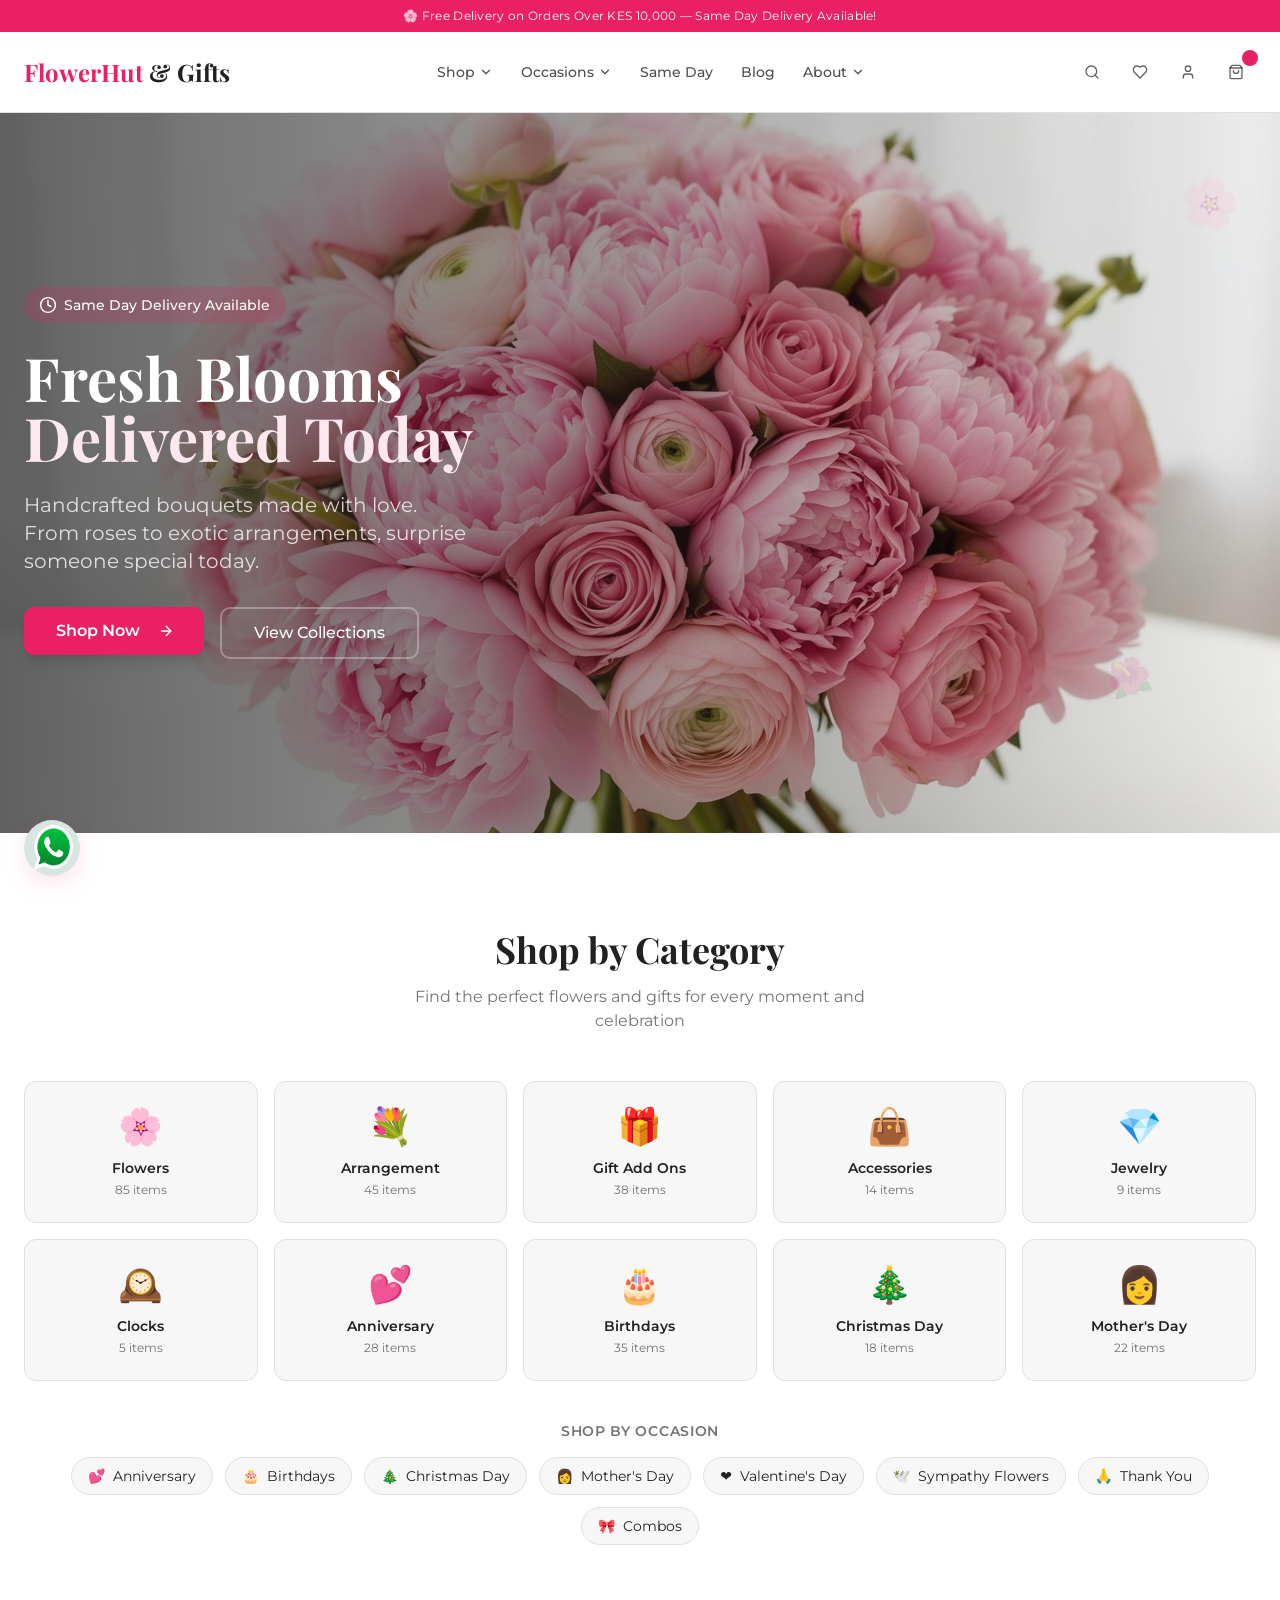
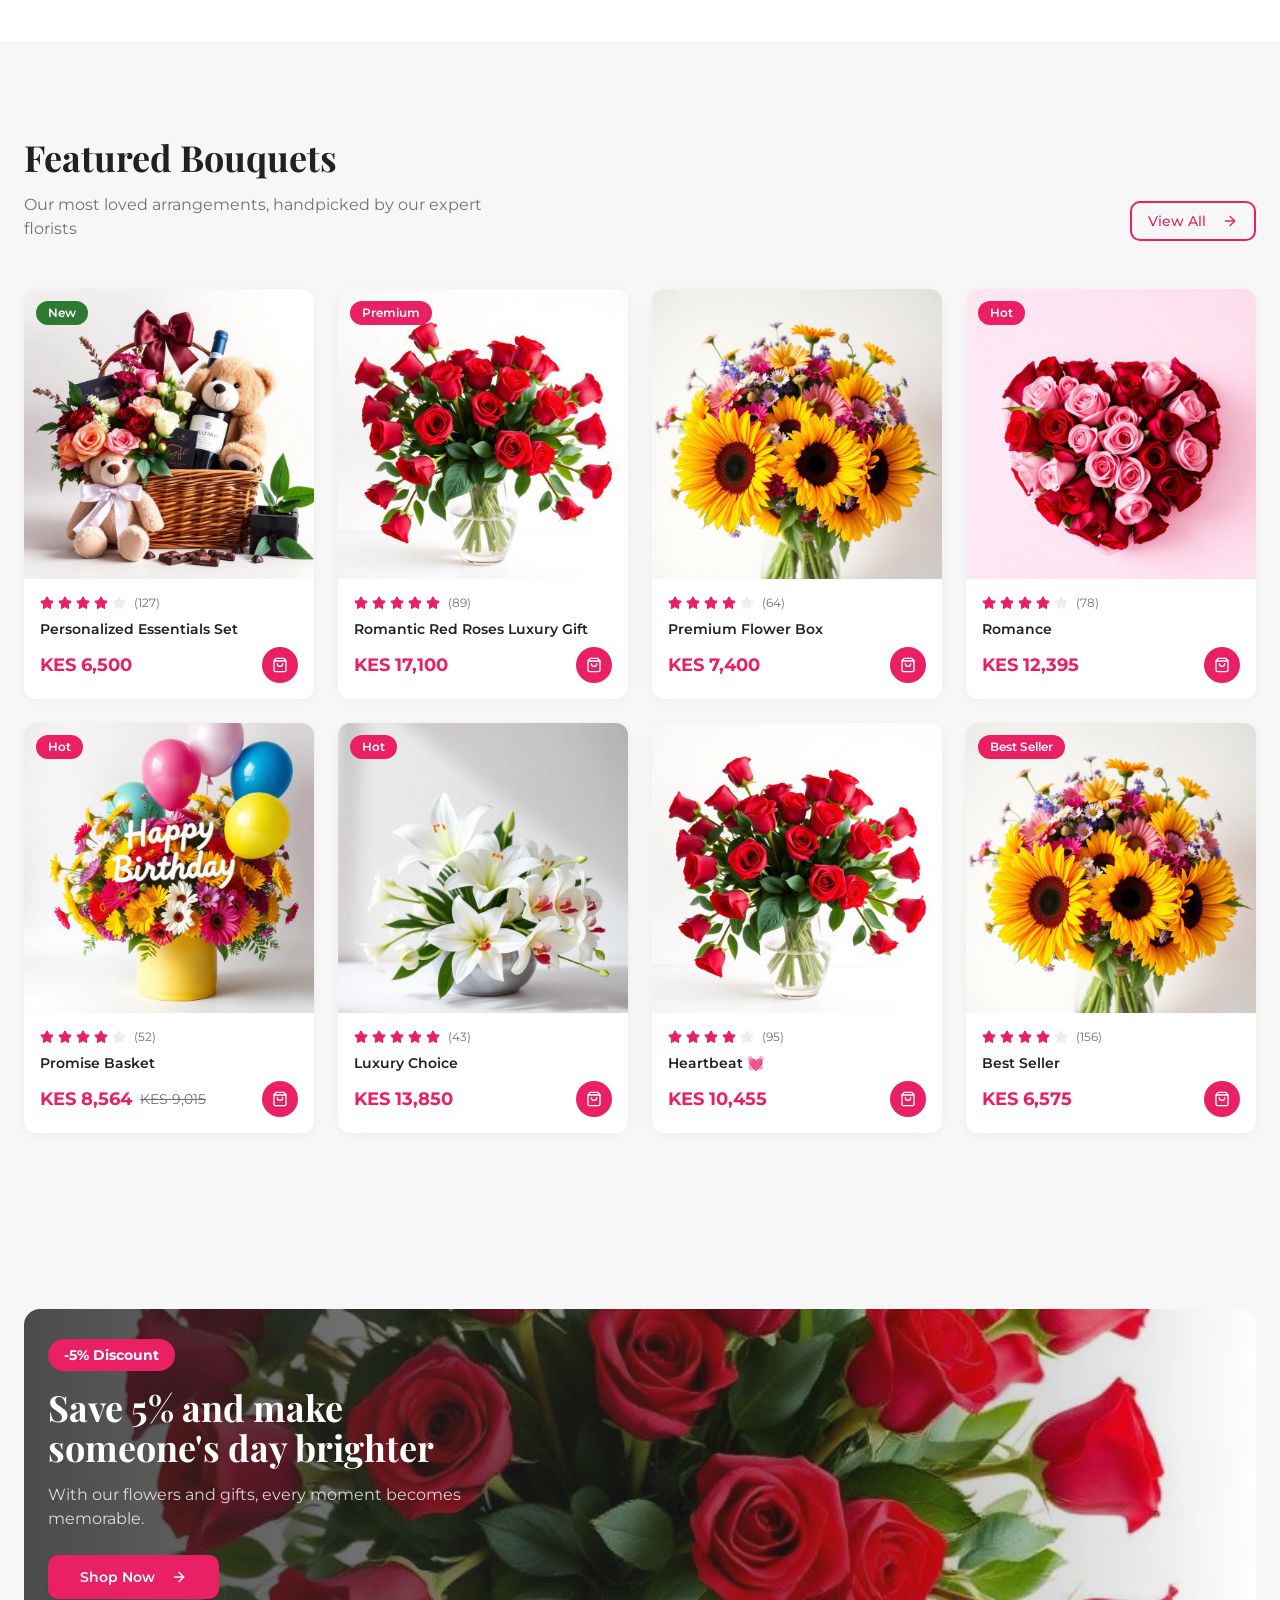
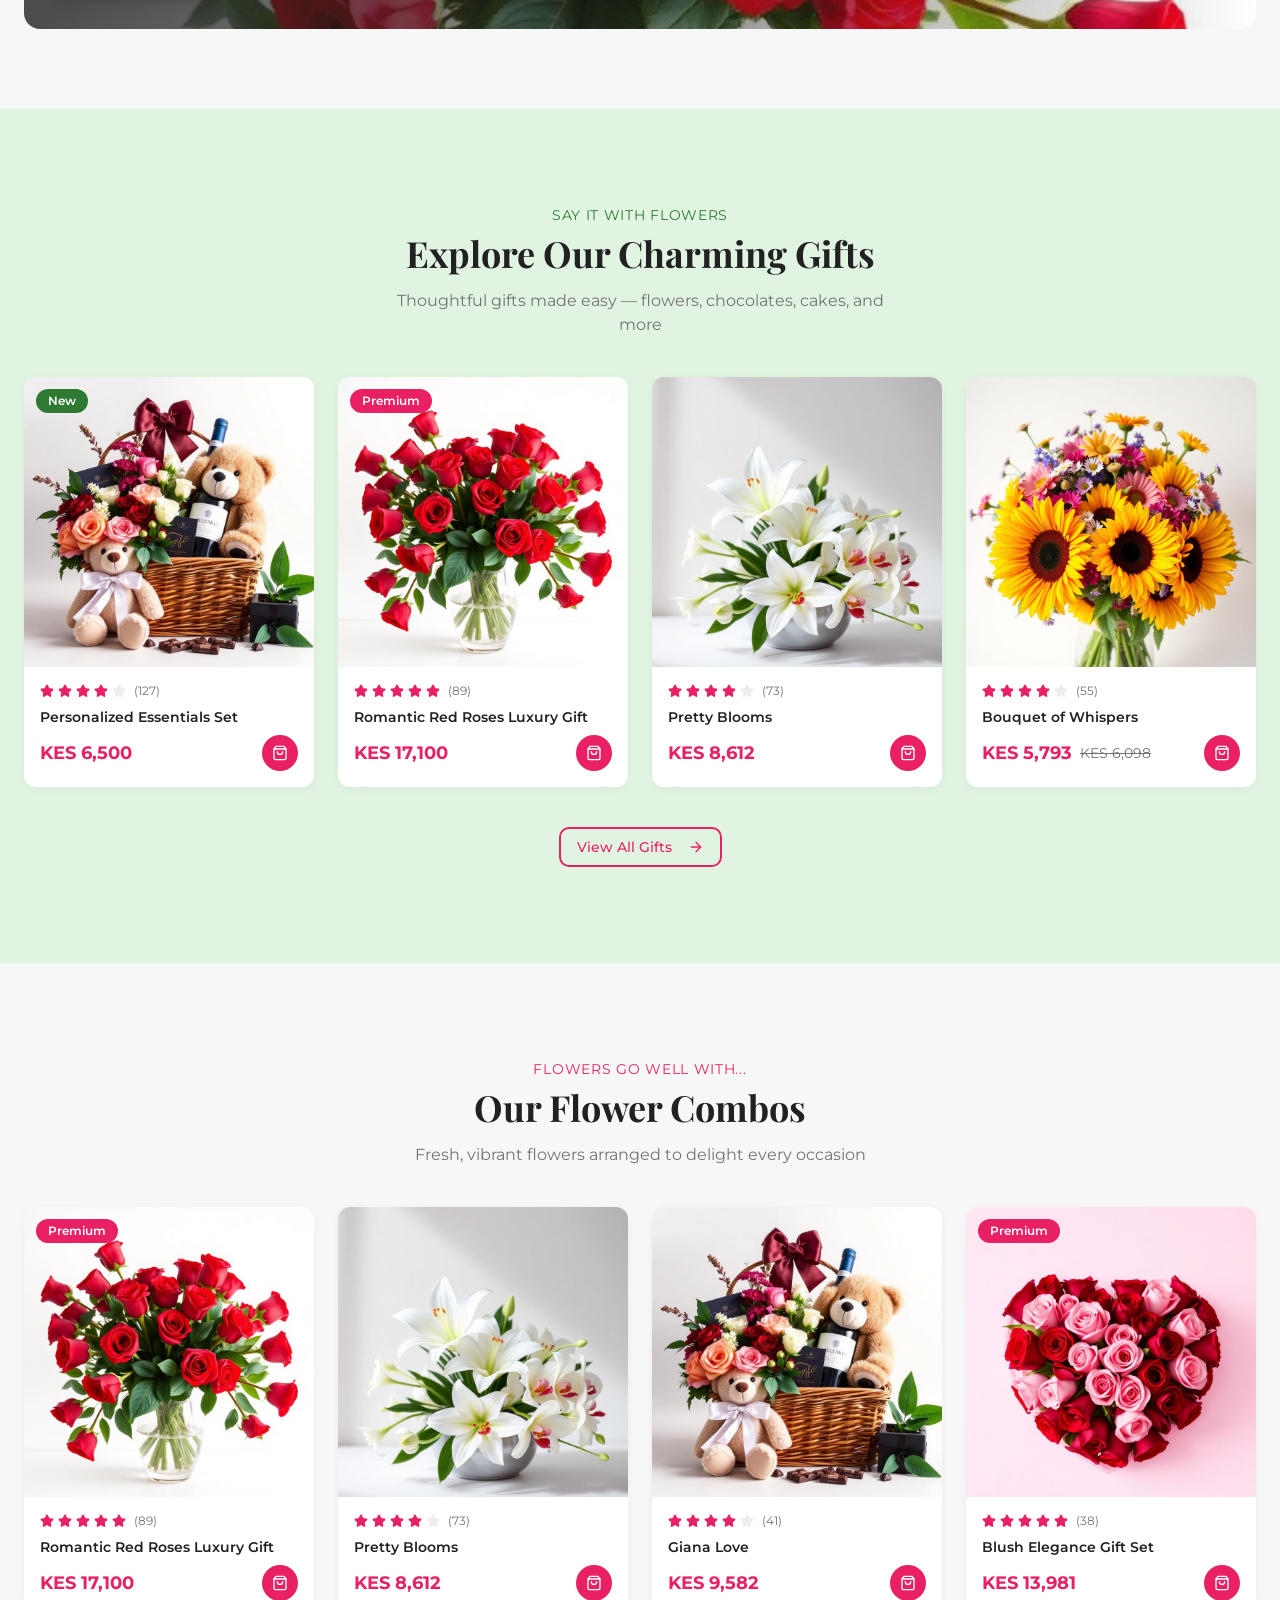
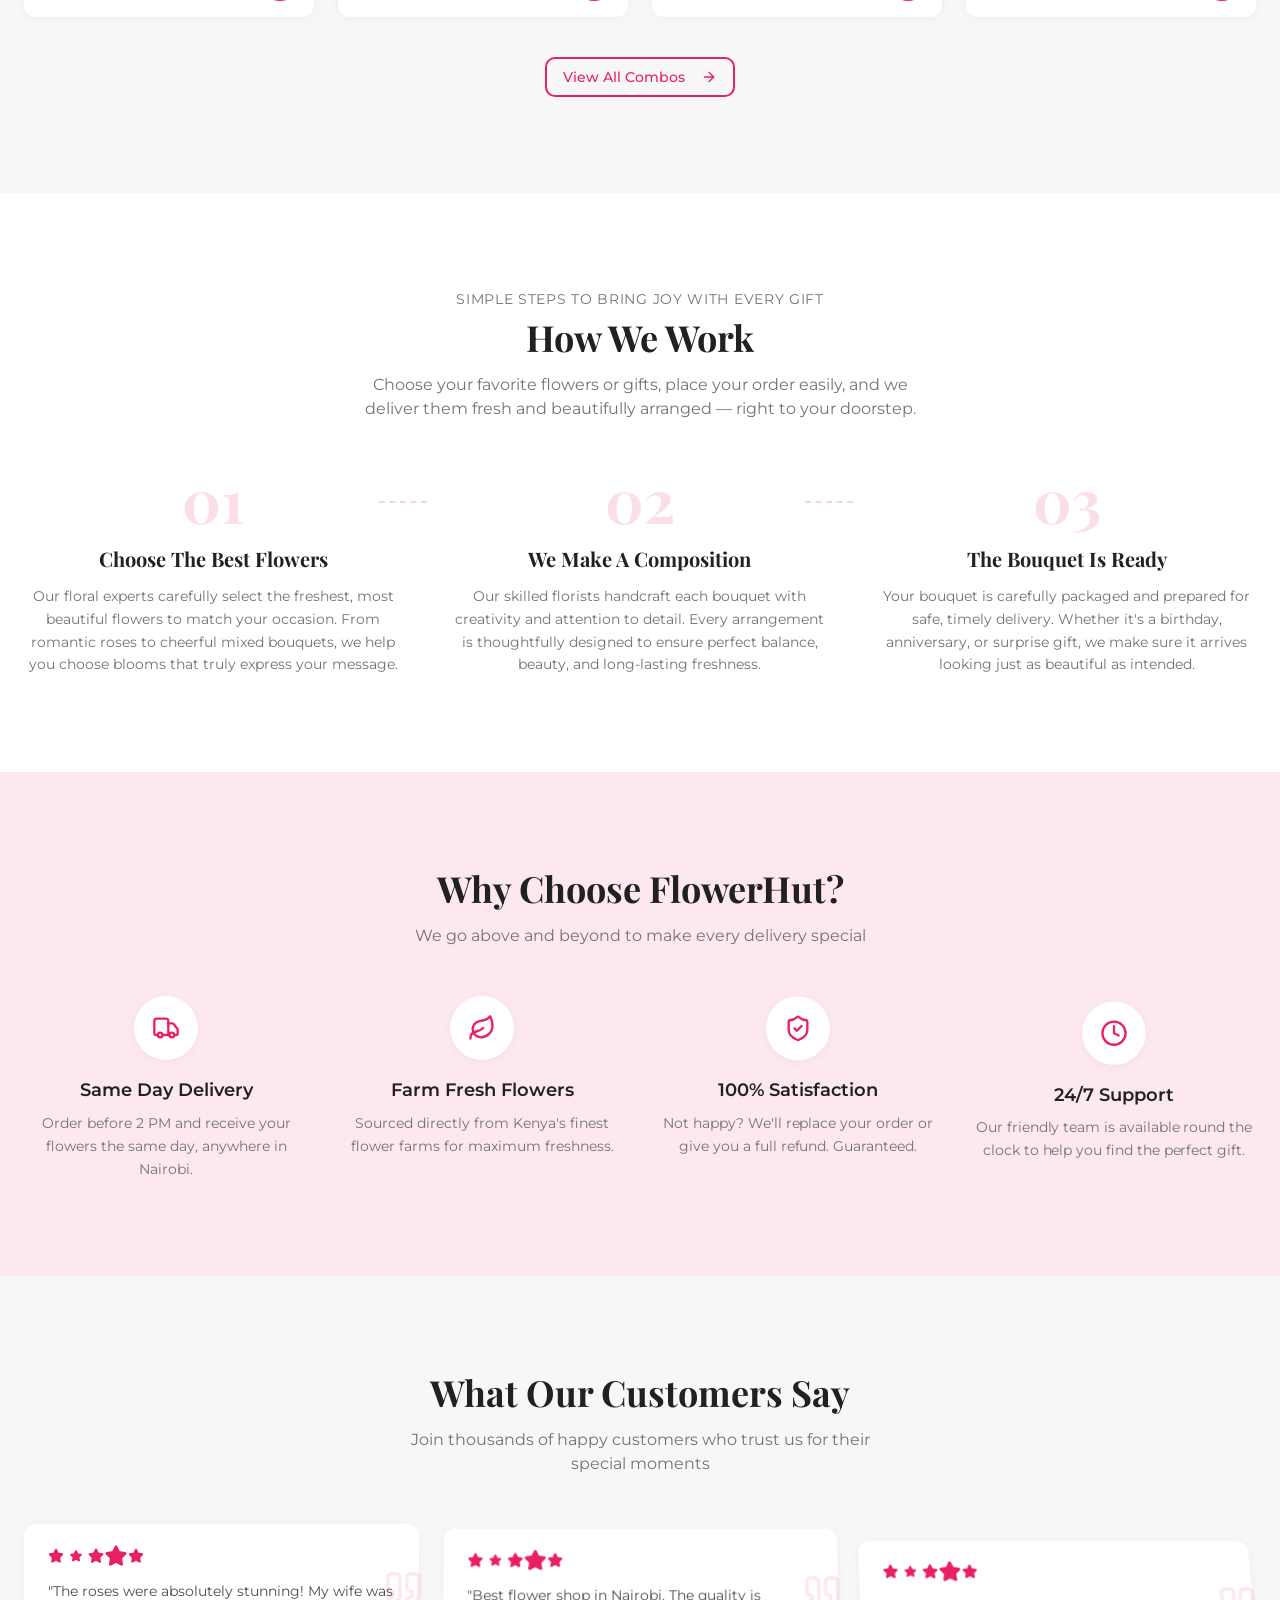
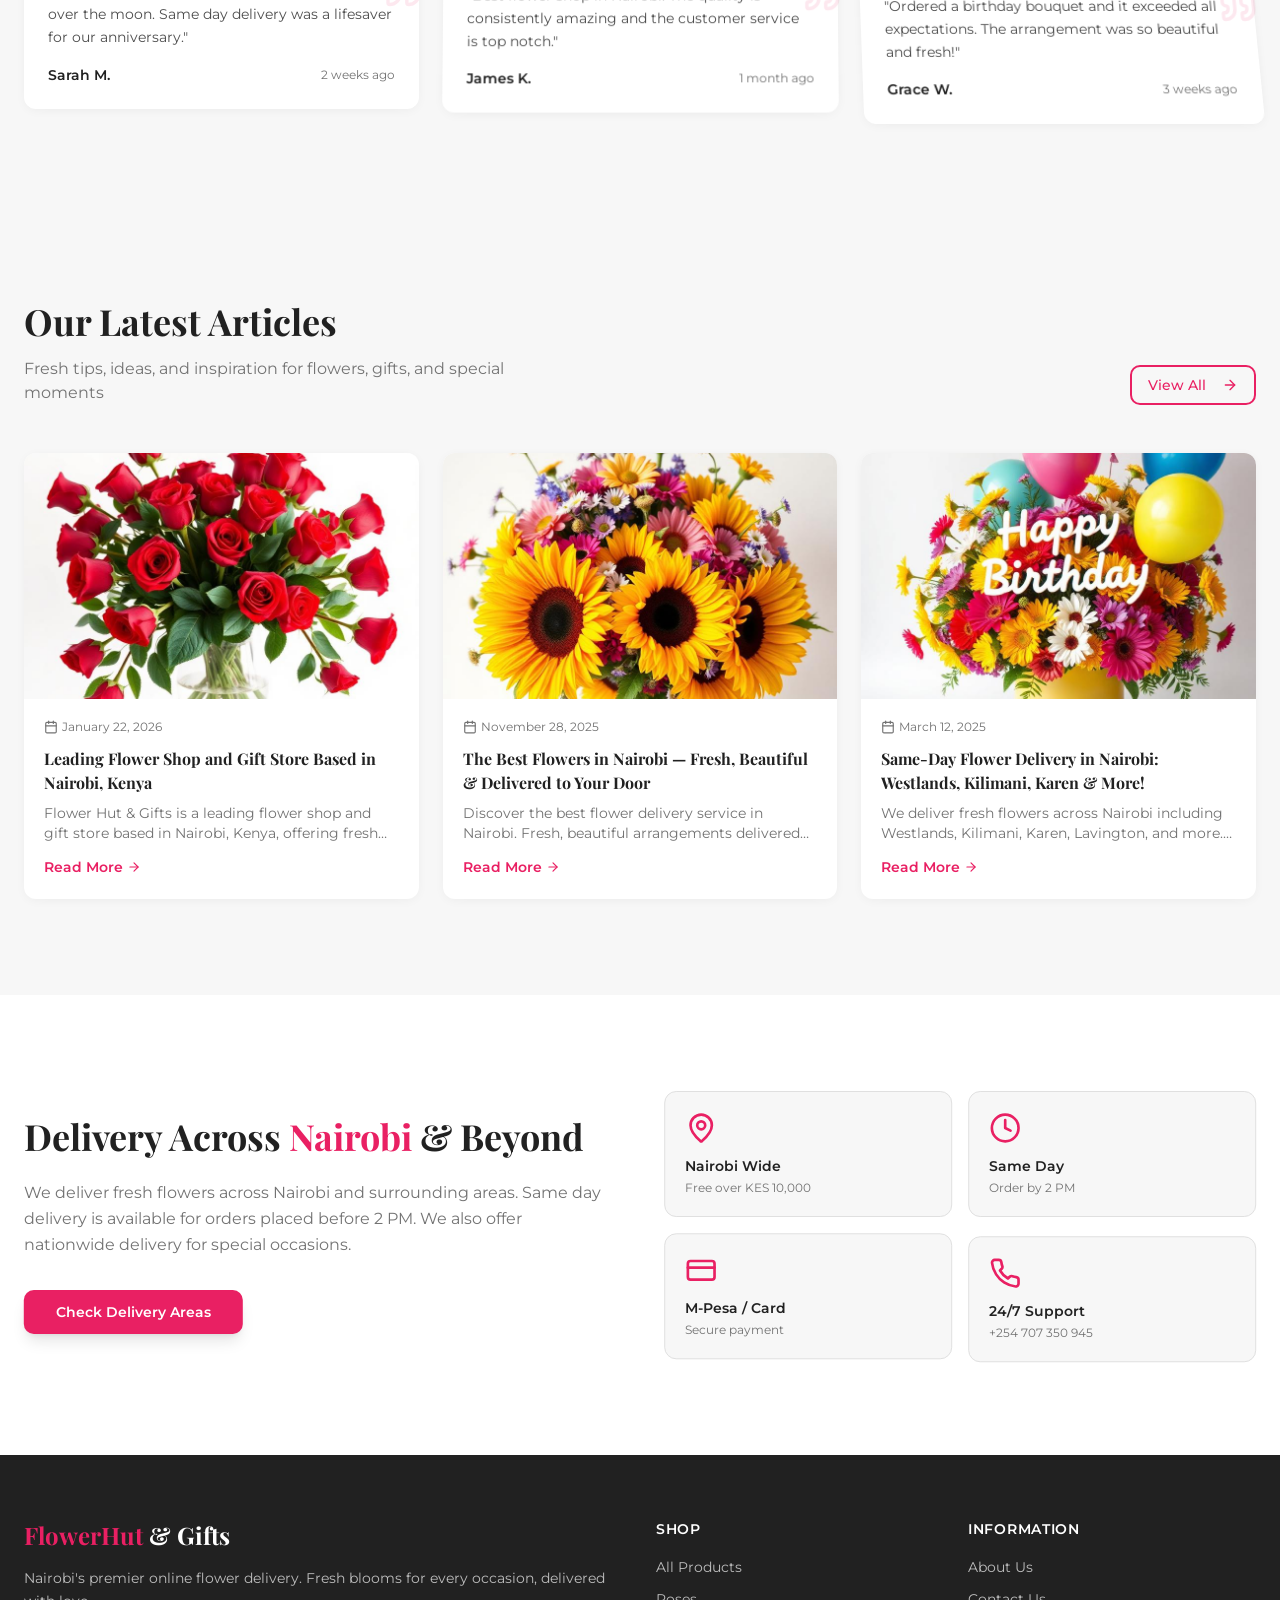
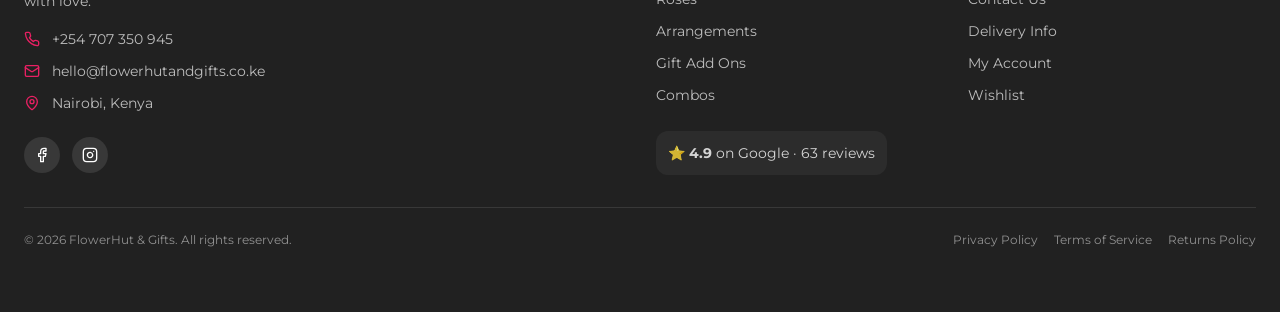
==== commit ec1a702a: "Add files via upload" ====
--- a/index.html
+++ b/index.html
@@ -68,7 +68,7 @@
       gtag('js', new Date());
       gtag('config', 'G-KWENGVQHYM');
     </script>
-    <script type="module" crossorigin src="/assets/index-DsTXV1D6.js"></script>
+    <script type="module" crossorigin src="/assets/index-6KV5jGdH.js"></script>
     <link rel="stylesheet" crossorigin href="/assets/index-ihL2N19T.css">
   </head>
   <body>
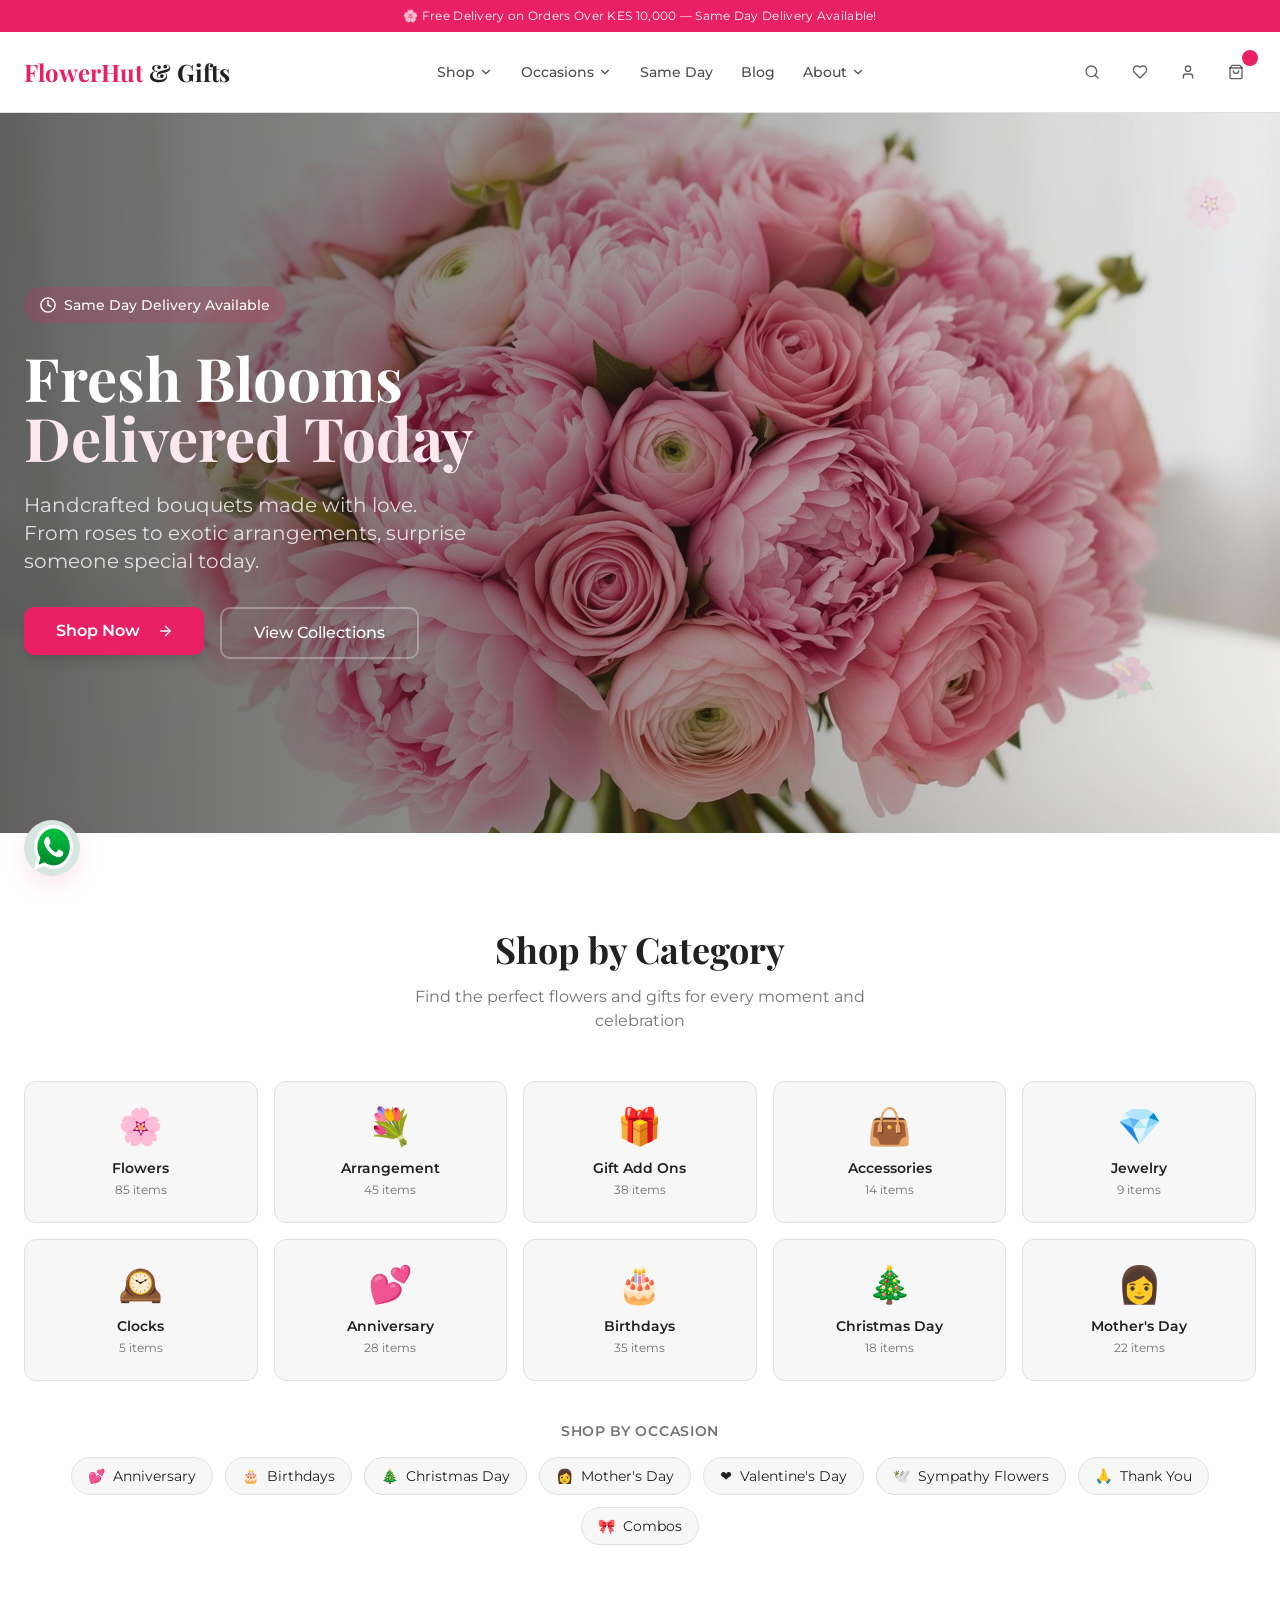
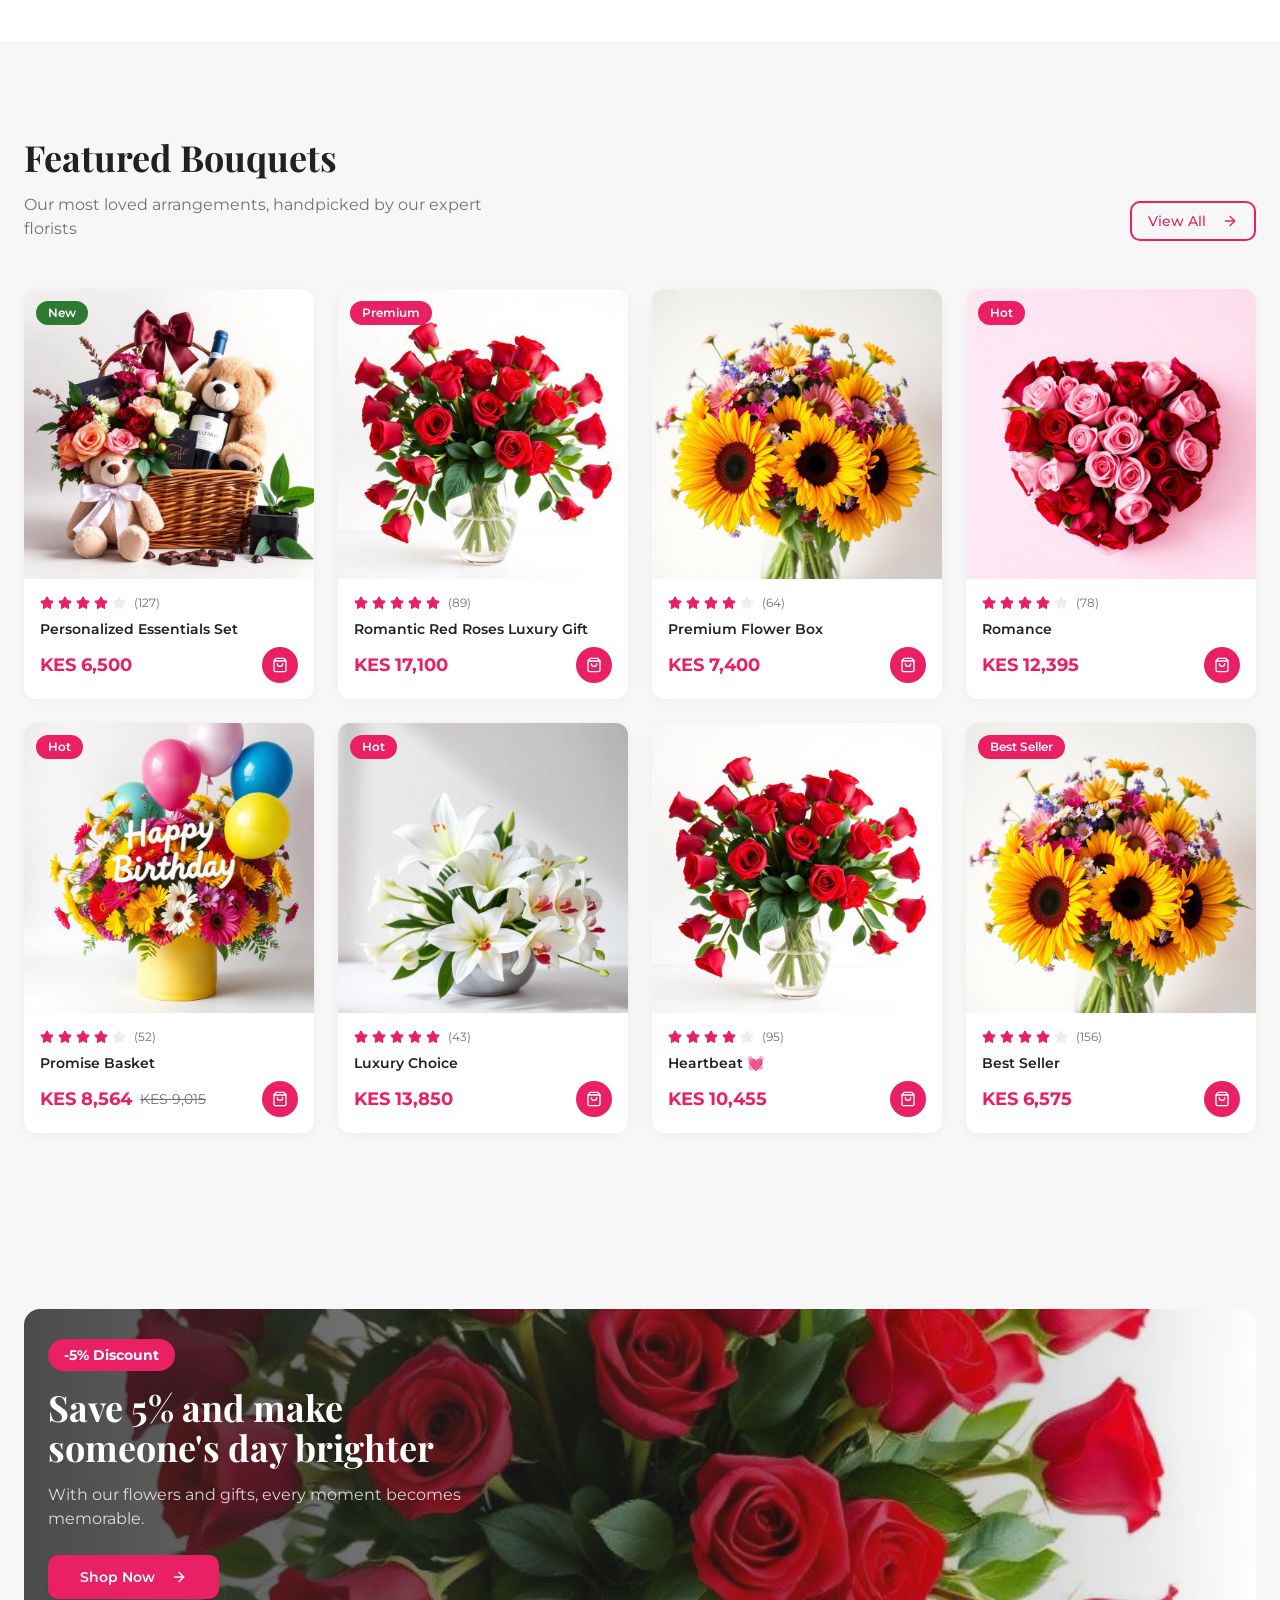
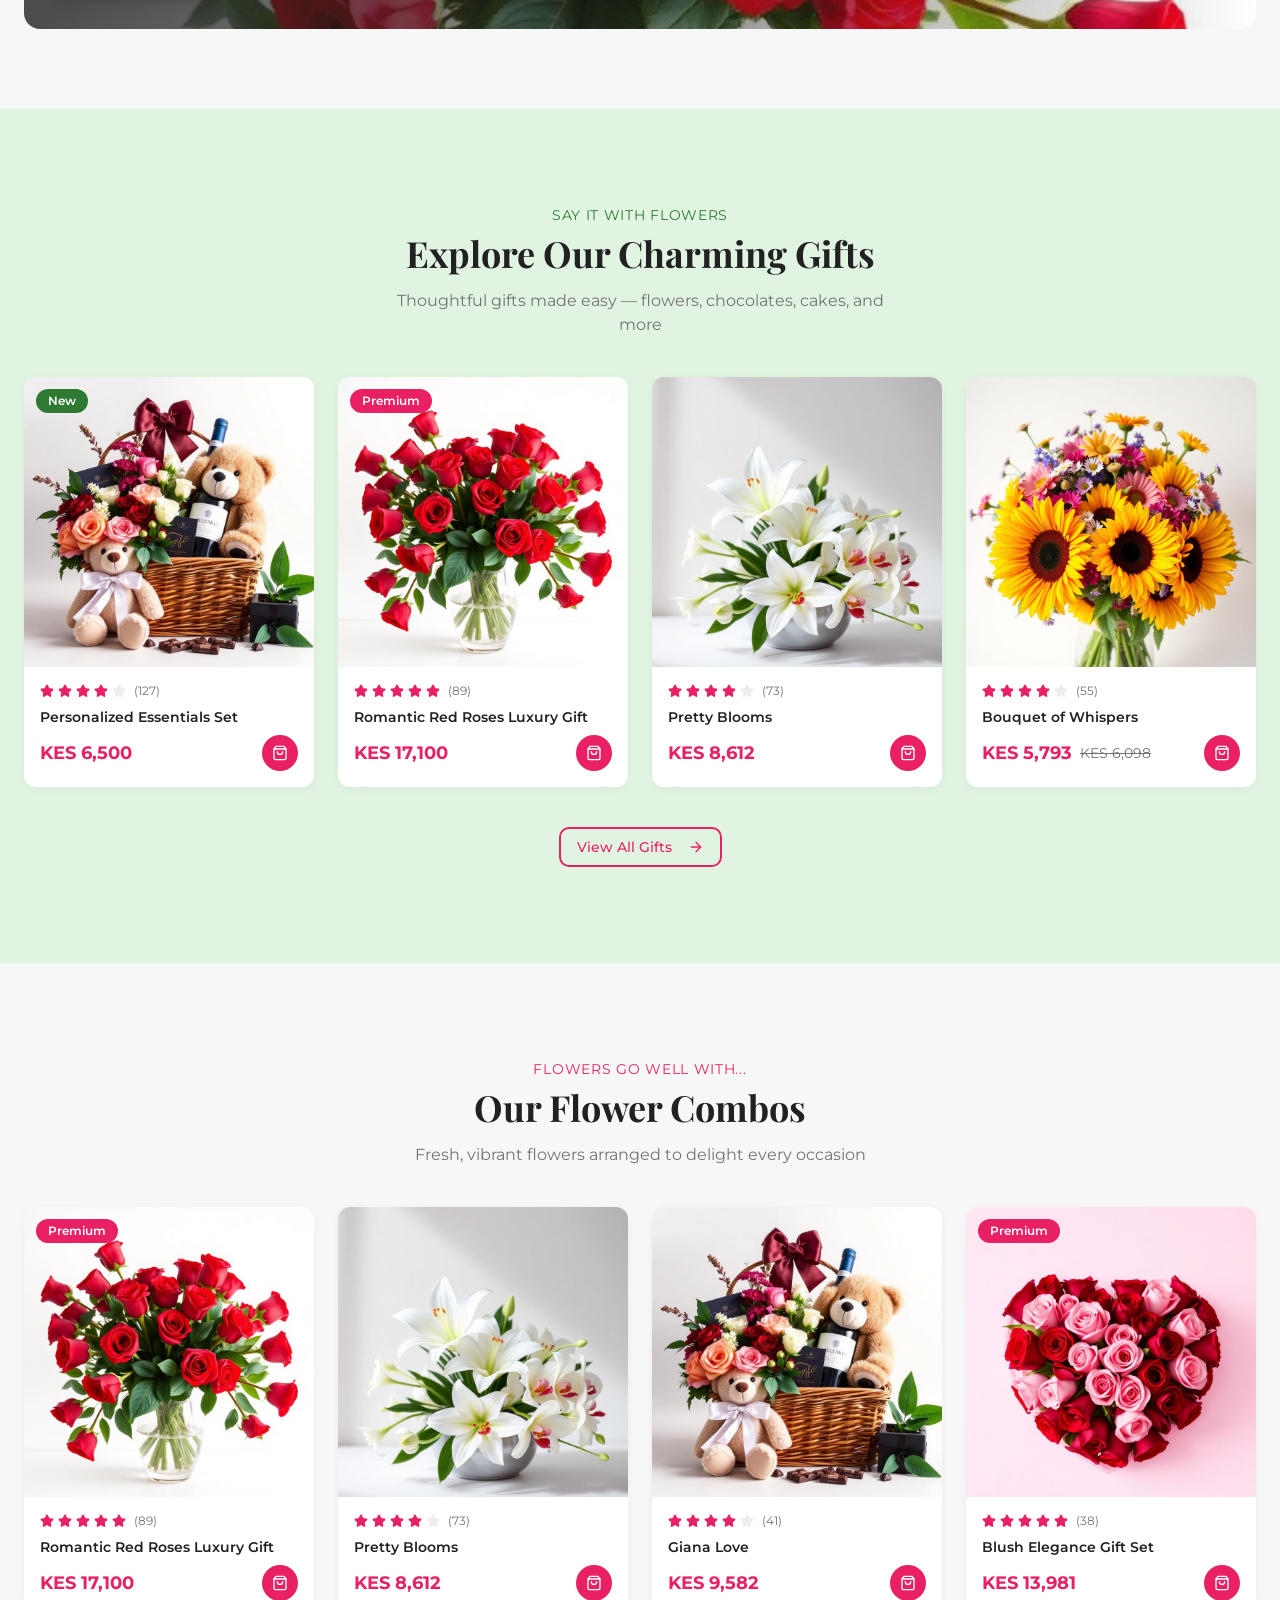
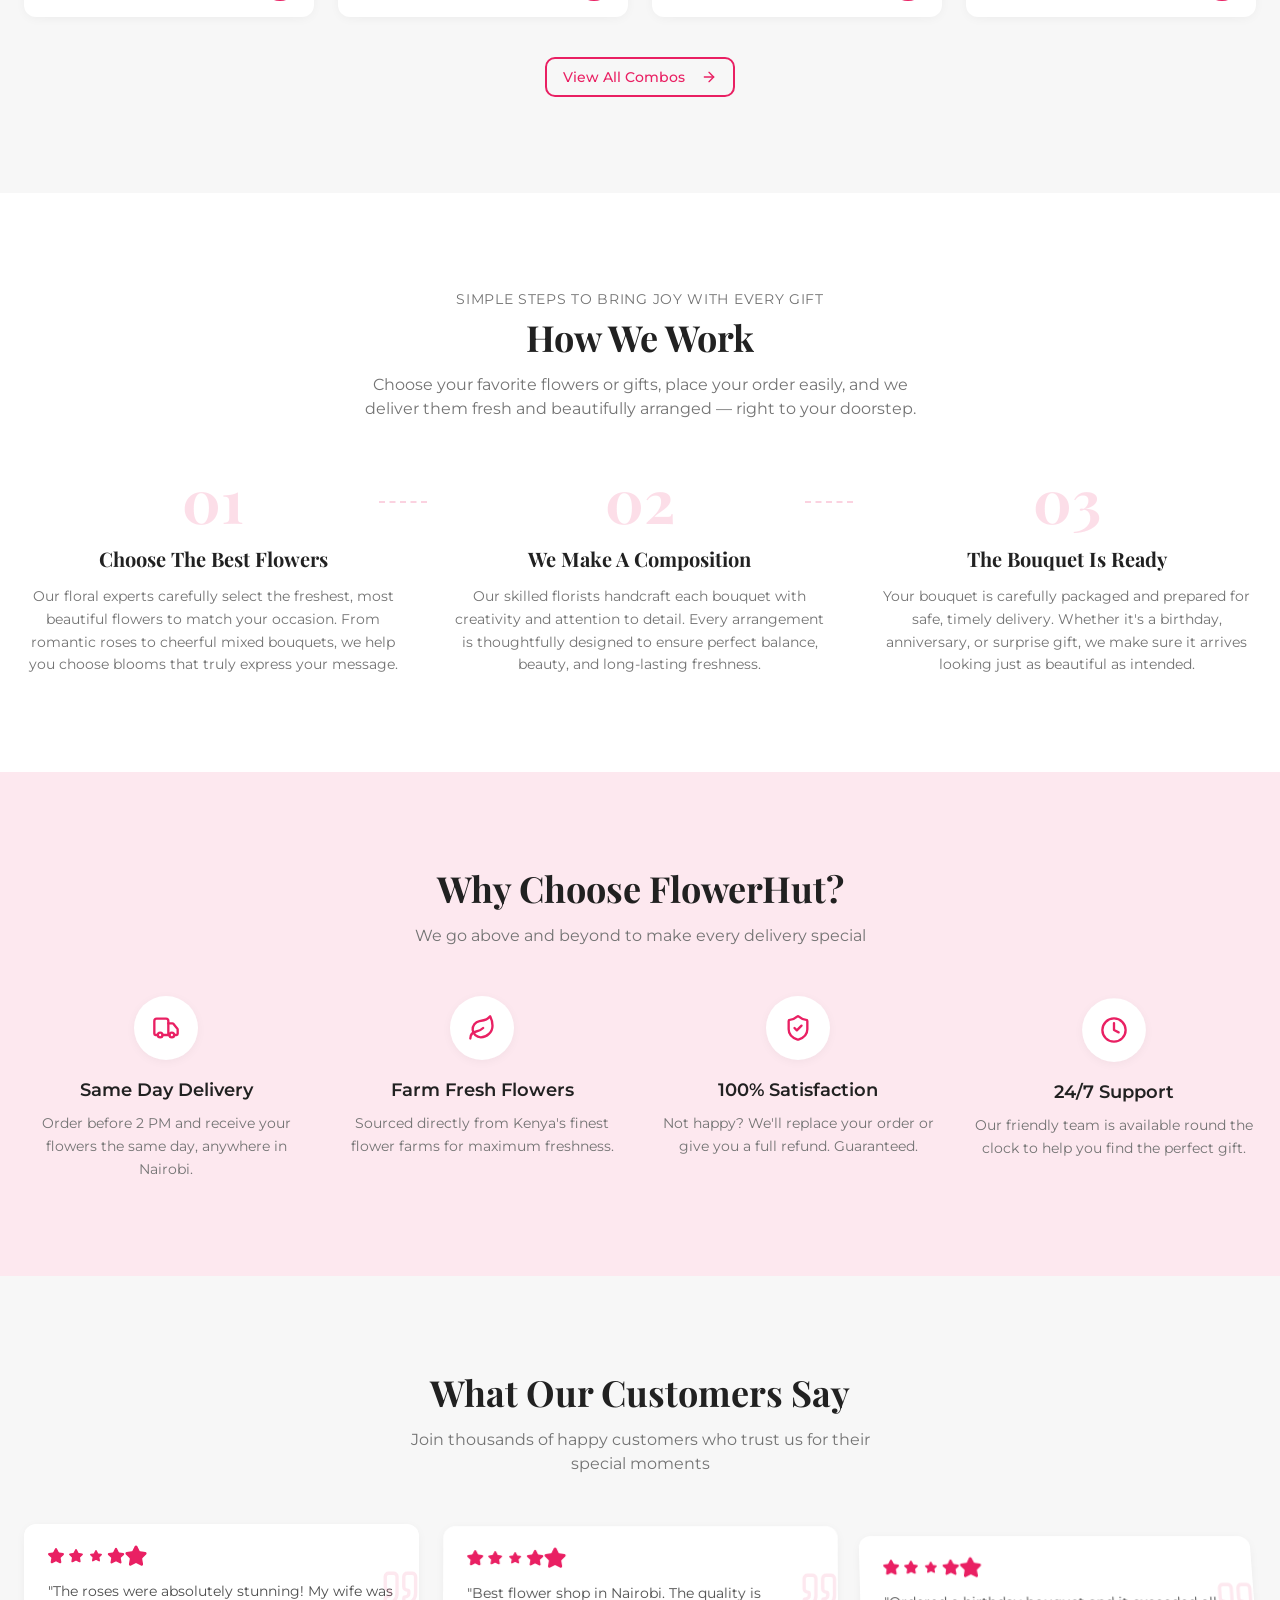
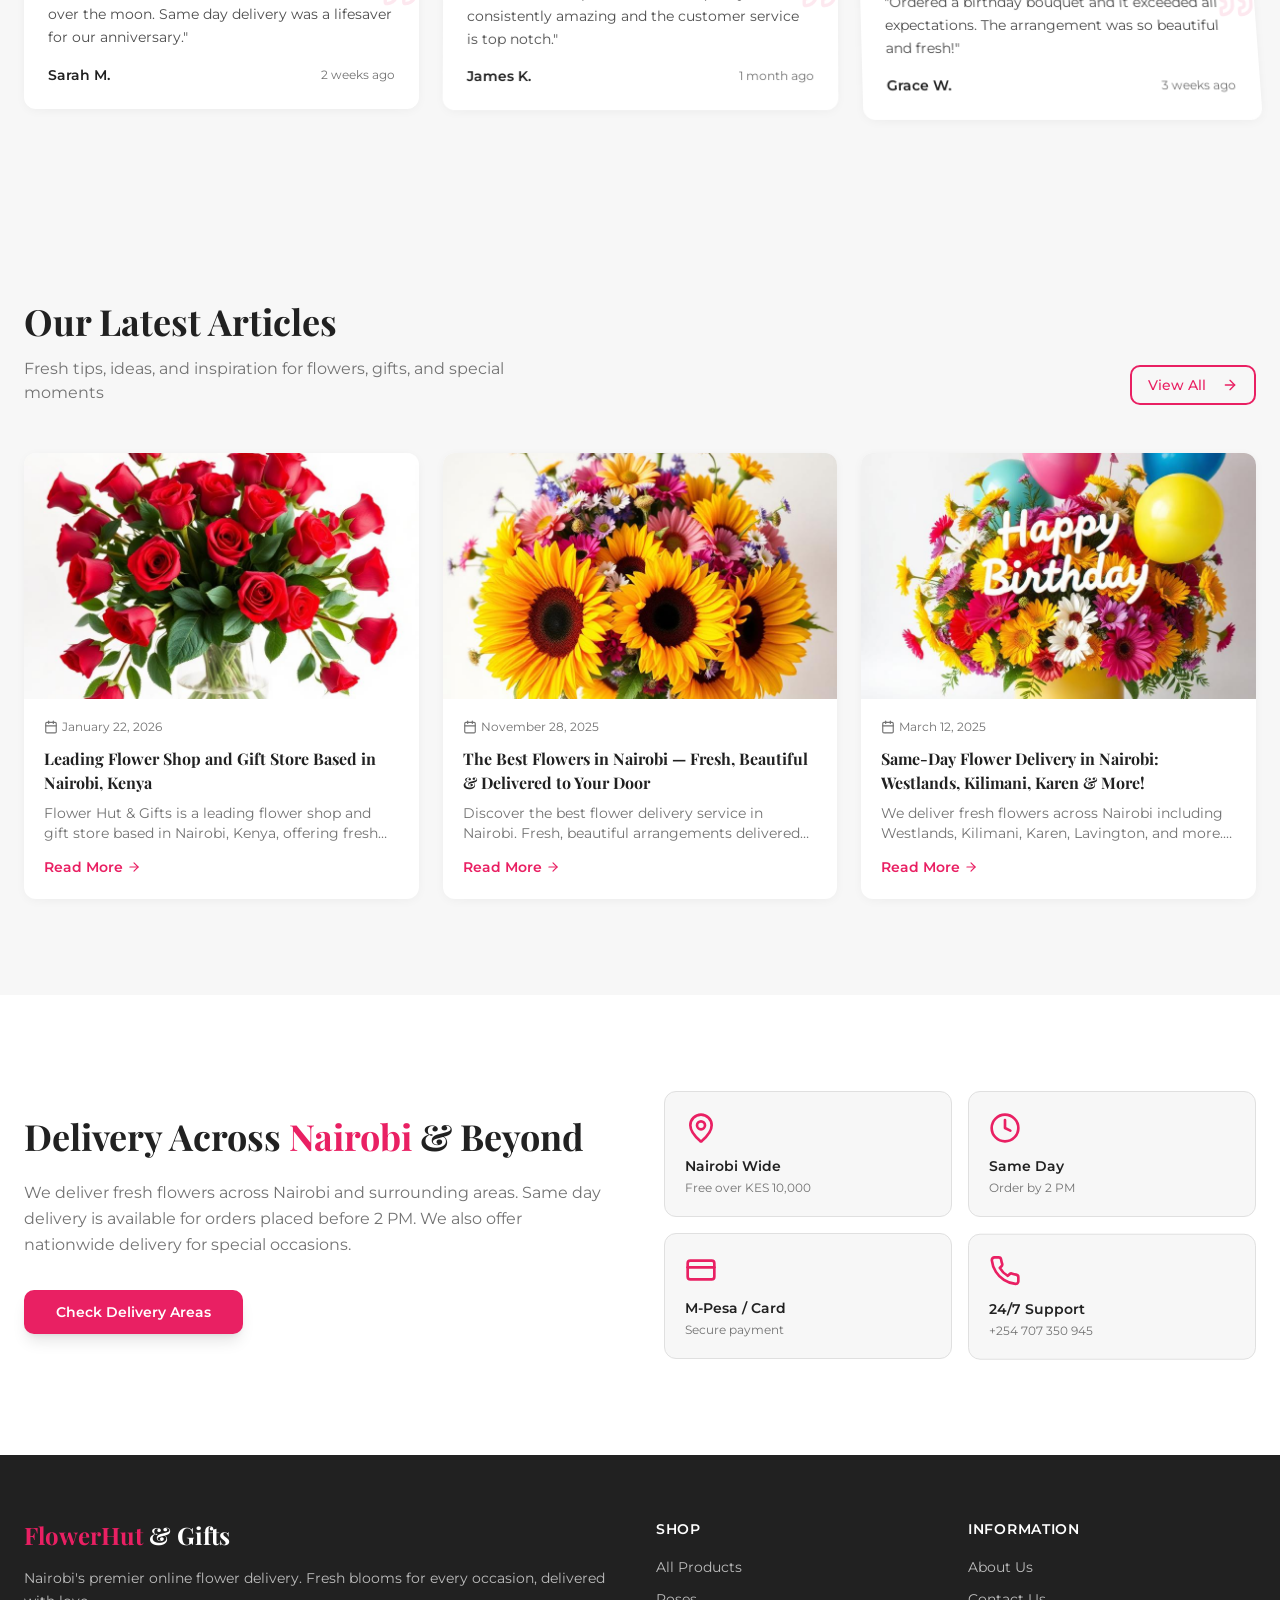
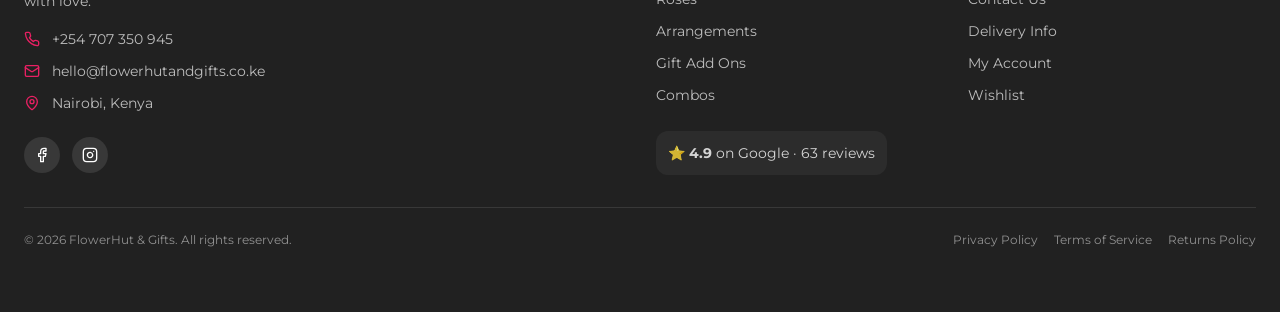
==== commit 8ca8e188: "Add files via upload" ====
--- a/index.html
+++ b/index.html
@@ -68,8 +68,8 @@
       gtag('js', new Date());
       gtag('config', 'G-KWENGVQHYM');
     </script>
-    <script type="module" crossorigin src="/assets/index-6KV5jGdH.js"></script>
-    <link rel="stylesheet" crossorigin href="/assets/index-ihL2N19T.css">
+    <script type="module" crossorigin src="/assets/index-CwcT9Spc.js"></script>
+    <link rel="stylesheet" crossorigin href="/assets/index-nekOLVil.css">
   </head>
   <body>
     <div id="root"></div>
--- a/assets/index-nekOLVil.css
+++ b/assets/index-nekOLVil.css
@@ -0,0 +1 @@
+@import "https://fonts.googleapis.com/css2?family=Playfair+Display:ital,wght@0,400;0,500;0,600;0,700;1,400;1,500&family=Montserrat:wght@300;400;500;600;700&display=swap";*,:before,:after,::backdrop{--tw-border-spacing-x:0;--tw-border-spacing-y:0;--tw-translate-x:0;--tw-translate-y:0;--tw-rotate:0;--tw-skew-x:0;--tw-skew-y:0;--tw-scale-x:1;--tw-scale-y:1;--tw-pan-x: ;--tw-pan-y: ;--tw-pinch-zoom: ;--tw-scroll-snap-strictness:proximity;--tw-gradient-from-position: ;--tw-gradient-via-position: ;--tw-gradient-to-position: ;--tw-ordinal: ;--tw-slashed-zero: ;--tw-numeric-figure: ;--tw-numeric-spacing: ;--tw-numeric-fraction: ;--tw-ring-inset: ;--tw-ring-offset-width:0px;--tw-ring-offset-color:#fff;--tw-ring-color:#3b82f680;--tw-ring-offset-shadow:0 0 #0000;--tw-ring-shadow:0 0 #0000;--tw-shadow:0 0 #0000;--tw-shadow-colored:0 0 #0000;--tw-blur: ;--tw-brightness: ;--tw-contrast: ;--tw-grayscale: ;--tw-hue-rotate: ;--tw-invert: ;--tw-saturate: ;--tw-sepia: ;--tw-drop-shadow: ;--tw-backdrop-blur: ;--tw-backdrop-brightness: ;--tw-backdrop-contrast: ;--tw-backdrop-grayscale: ;--tw-backdrop-hue-rotate: ;--tw-backdrop-invert: ;--tw-backdrop-opacity: ;--tw-backdrop-saturate: ;--tw-backdrop-sepia: ;--tw-contain-size: ;--tw-contain-layout: ;--tw-contain-paint: ;--tw-contain-style: }*,:before,:after{box-sizing:border-box;border:0 solid #e5e7eb}:before,:after{--tw-content:""}html,:host{-webkit-text-size-adjust:100%;tab-size:4;font-feature-settings:normal;font-variation-settings:normal;-webkit-tap-highlight-color:transparent;font-family:ui-sans-serif,system-ui,sans-serif,Apple Color Emoji,Segoe UI Emoji,Segoe UI Symbol,Noto Color Emoji;line-height:1.5}body{line-height:inherit;margin:0}hr{height:0;color:inherit;border-top-width:1px}abbr:where([title]){-webkit-text-decoration:underline dotted;text-decoration:underline dotted}h1,h2,h3,h4,h5,h6{font-size:inherit;font-weight:inherit}a{color:inherit;-webkit-text-decoration:inherit;text-decoration:inherit}b,strong{font-weight:bolder}code,kbd,samp,pre{font-feature-settings:normal;font-variation-settings:normal;font-family:ui-monospace,SFMono-Regular,Menlo,Monaco,Consolas,Liberation Mono,Courier New,monospace;font-size:1em}small{font-size:80%}sub,sup{vertical-align:baseline;font-size:75%;line-height:0;position:relative}sub{bottom:-.25em}sup{top:-.5em}table{text-indent:0;border-color:inherit;border-collapse:collapse}button,input,optgroup,select,textarea{font-feature-settings:inherit;font-variation-settings:inherit;font-family:inherit;font-size:100%;font-weight:inherit;line-height:inherit;letter-spacing:inherit;color:inherit;margin:0;padding:0}button,select{text-transform:none}button,input:where([type=button]),input:where([type=reset]),input:where([type=submit]){-webkit-appearance:button;background-color:#0000;background-image:none}:-moz-focusring{outline:auto}:-moz-ui-invalid{box-shadow:none}progress{vertical-align:baseline}::-webkit-inner-spin-button{height:auto}::-webkit-outer-spin-button{height:auto}[type=search]{-webkit-appearance:textfield;outline-offset:-2px}::-webkit-search-decoration{-webkit-appearance:none}::-webkit-file-upload-button{-webkit-appearance:button;font:inherit}summary{display:list-item}blockquote,dl,dd,h1,h2,h3,h4,h5,h6,hr,figure,p,pre{margin:0}fieldset{margin:0;padding:0}legend{padding:0}ol,ul,menu{margin:0;padding:0;list-style:none}dialog{padding:0}textarea{resize:vertical}input::-moz-placeholder{opacity:1;color:#9ca3af}textarea::-moz-placeholder{opacity:1;color:#9ca3af}input::placeholder,textarea::placeholder{opacity:1;color:#9ca3af}button,[role=button]{cursor:pointer}:disabled{cursor:default}img,svg,video,canvas,audio,iframe,embed,object{vertical-align:middle;display:block}img,video{max-width:100%;height:auto}[hidden]:where(:not([hidden=until-found])){display:none}:root{--background:0 0% 97%;--foreground:0 0% 13%;--card:0 0% 100%;--card-foreground:0 0% 13%;--popover:0 0% 100%;--popover-foreground:0 0% 13%;--primary:340 82% 52%;--primary-foreground:0 0% 100%;--secondary:0 0% 97%;--secondary-foreground:0 0% 13%;--muted:0 0% 93%;--muted-foreground:0 0% 45%;--accent:123 45% 33%;--accent-foreground:0 0% 100%;--destructive:0 84% 60%;--destructive-foreground:0 0% 100%;--border:0 0% 88%;--input:0 0% 88%;--ring:340 82% 52%;--radius:.75rem;--sidebar-background:0 0% 98%;--sidebar-foreground:240 5.3% 26.1%;--sidebar-primary:240 5.9% 10%;--sidebar-primary-foreground:0 0% 98%;--sidebar-accent:240 4.8% 95.9%;--sidebar-accent-foreground:240 5.9% 10%;--sidebar-border:220 13% 91%;--sidebar-ring:217.2 91.2% 59.8%;--primary-light:340 82% 95%;--primary-glow:340 82% 62%;--accent-light:123 45% 92%;--hero-overlay:0 0% 0%;--shadow-soft:0 4px 20px -4px #00000014;--shadow-card:0 2px 12px -2px #0000000f;--shadow-hover:0 8px 30px -6px #e9206333}.dark{--background:0 0% 7%;--foreground:0 0% 95%;--card:0 0% 10%;--card-foreground:0 0% 95%;--popover:0 0% 10%;--popover-foreground:0 0% 95%;--primary:340 82% 55%;--primary-foreground:0 0% 100%;--secondary:0 0% 14%;--secondary-foreground:0 0% 95%;--muted:0 0% 14%;--muted-foreground:0 0% 60%;--accent:123 45% 40%;--accent-foreground:0 0% 100%;--destructive:0 62.8% 30.6%;--destructive-foreground:0 0% 100%;--border:0 0% 18%;--input:0 0% 18%;--ring:340 82% 55%}*{border-color:hsl(var(--border))}body{background-color:hsl(var(--background));color:hsl(var(--foreground));-webkit-font-smoothing:antialiased;-moz-osx-font-smoothing:grayscale;font-family:Montserrat,system-ui,sans-serif}h1,h2,h3,h4,h5,h6{font-family:Playfair Display,Georgia,serif}.container{width:100%;margin-left:auto;margin-right:auto;padding-left:1.5rem;padding-right:1.5rem}@media (width>=1400px){.container{max-width:1400px}}.sr-only{clip:rect(0, 0, 0, 0);white-space:nowrap;border-width:0;width:1px;height:1px;margin:-1px;padding:0;position:absolute;overflow:hidden}.pointer-events-none{pointer-events:none}.pointer-events-auto{pointer-events:auto}.visible{visibility:visible}.invisible{visibility:hidden}.collapse{visibility:collapse}.fixed{position:fixed}.absolute{position:absolute}.relative{position:relative}.sticky{position:sticky}.inset-0{inset:0}.inset-x-0{left:0;right:0}.inset-y-0{top:0;bottom:0}.-bottom-12{bottom:-3rem}.-left-12{left:-3rem}.-right-0\.5{right:-.125rem}.-right-12{right:-3rem}.-right-4{right:-1rem}.-top-0\.5{top:-.125rem}.-top-12{top:-3rem}.bottom-0{bottom:0}.bottom-32{bottom:8rem}.bottom-6{bottom:1.5rem}.bottom-full{bottom:100%}.left-0{left:0}.left-1{left:.25rem}.left-1\/2{left:50%}.left-2{left:.5rem}.left-3{left:.75rem}.left-6{left:1.5rem}.left-\[50\%\]{left:50%}.left-full{left:100%}.right-0{right:0}.right-1{right:.25rem}.right-10{right:2.5rem}.right-2{right:.5rem}.right-3{right:.75rem}.right-32{right:8rem}.right-4{right:1rem}.right-6{right:1.5rem}.top-0{top:0}.top-1\.5{top:.375rem}.top-1\/2{top:50%}.top-2{top:.5rem}.top-20{top:5rem}.top-28{top:7rem}.top-3{top:.75rem}.top-3\.5{top:.875rem}.top-4{top:1rem}.top-8{top:2rem}.top-\[1px\]{top:1px}.top-\[50\%\]{top:50%}.top-\[60\%\]{top:60%}.top-full{top:100%}.z-10{z-index:10}.z-20{z-index:20}.z-40{z-index:40}.z-50{z-index:50}.z-\[100\]{z-index:100}.z-\[1\]{z-index:1}.-mx-1{margin-left:-.25rem;margin-right:-.25rem}.mx-2{margin-left:.5rem;margin-right:.5rem}.mx-3\.5{margin-left:.875rem;margin-right:.875rem}.mx-auto{margin-left:auto;margin-right:auto}.my-0\.5{margin-top:.125rem;margin-bottom:.125rem}.my-1{margin-top:.25rem;margin-bottom:.25rem}.my-6{margin-top:1.5rem;margin-bottom:1.5rem}.-ml-4{margin-left:-1rem}.-mt-4{margin-top:-1rem}.mb-1{margin-bottom:.25rem}.mb-1\.5{margin-bottom:.375rem}.mb-12{margin-bottom:3rem}.mb-2{margin-bottom:.5rem}.mb-3{margin-bottom:.75rem}.mb-4{margin-bottom:1rem}.mb-5{margin-bottom:1.25rem}.mb-6{margin-bottom:1.5rem}.mb-8{margin-bottom:2rem}.ml-1{margin-left:.25rem}.ml-2{margin-left:.5rem}.ml-3{margin-left:.75rem}.ml-auto{margin-left:auto}.mr-2{margin-right:.5rem}.mt-0\.5{margin-top:.125rem}.mt-1{margin-top:.25rem}.mt-1\.5{margin-top:.375rem}.mt-10{margin-top:2.5rem}.mt-2{margin-top:.5rem}.mt-24{margin-top:6rem}.mt-3{margin-top:.75rem}.mt-4{margin-top:1rem}.mt-6{margin-top:1.5rem}.mt-8{margin-top:2rem}.mt-auto{margin-top:auto}.line-clamp-1{-webkit-line-clamp:1;-webkit-box-orient:vertical;display:-webkit-box;overflow:hidden}.line-clamp-2{-webkit-line-clamp:2;-webkit-box-orient:vertical;display:-webkit-box;overflow:hidden}.line-clamp-3{-webkit-line-clamp:3;-webkit-box-orient:vertical;display:-webkit-box;overflow:hidden}.block{display:block}.inline-block{display:inline-block}.inline{display:inline}.flex{display:flex}.inline-flex{display:inline-flex}.table{display:table}.grid{display:grid}.hidden{display:none}.aspect-\[16\/10\]{aspect-ratio:16/10}.aspect-square{aspect-ratio:1}.aspect-video{aspect-ratio:16/9}.size-4{width:1rem;height:1rem}.h-1{height:.25rem}.h-1\.5{height:.375rem}.h-10{height:2.5rem}.h-11{height:2.75rem}.h-12{height:3rem}.h-14{height:3.5rem}.h-16{height:4rem}.h-2{height:.5rem}.h-2\.5{height:.625rem}.h-20{height:5rem}.h-24{height:6rem}.h-3{height:.75rem}.h-3\.5{height:.875rem}.h-4{height:1rem}.h-48{height:12rem}.h-5{height:1.25rem}.h-6{height:1.5rem}.h-64{height:16rem}.h-7{height:1.75rem}.h-8{height:2rem}.h-9{height:2.25rem}.h-\[1px\]{height:1px}.h-\[var\(--radix-navigation-menu-viewport-height\)\]{height:var(--radix-navigation-menu-viewport-height)}.h-\[var\(--radix-select-trigger-height\)\]{height:var(--radix-select-trigger-height)}.h-auto{height:auto}.h-full{height:100%}.h-px{height:1px}.h-screen{height:100vh}.h-svh{height:100svh}.max-h-60{max-height:15rem}.max-h-96{max-height:24rem}.max-h-\[300px\]{max-height:300px}.max-h-\[70vh\]{max-height:70vh}.max-h-\[80vh\]{max-height:80vh}.max-h-\[85vh\]{max-height:85vh}.max-h-\[calc\(80vh-70px\)\]{max-height:calc(80vh - 70px)}.max-h-screen{max-height:100vh}.min-h-0{min-height:0}.min-h-\[70vh\]{min-height:70vh}.min-h-\[80px\]{min-height:80px}.min-h-screen{min-height:100vh}.min-h-svh{min-height:100svh}.w-0{width:0}.w-1{width:.25rem}.w-10{width:2.5rem}.w-11{width:2.75rem}.w-12{width:3rem}.w-14{width:3.5rem}.w-16{width:4rem}.w-2{width:.5rem}.w-2\.5{width:.625rem}.w-20{width:5rem}.w-24{width:6rem}.w-3{width:.75rem}.w-3\.5{width:.875rem}.w-3\/4{width:75%}.w-4{width:1rem}.w-5{width:1.25rem}.w-6{width:1.5rem}.w-64{width:16rem}.w-7{width:1.75rem}.w-72{width:18rem}.w-8{width:2rem}.w-80{width:20rem}.w-9{width:2.25rem}.w-\[--sidebar-width\]{width:var(--sidebar-width)}.w-\[100px\]{width:100px}.w-\[1px\]{width:1px}.w-auto{width:auto}.w-full{width:100%}.w-max{width:max-content}.w-px{width:1px}.min-w-0{min-width:0}.min-w-48{min-width:12rem}.min-w-5{min-width:1.25rem}.min-w-\[12rem\]{min-width:12rem}.min-w-\[200px\]{min-width:200px}.min-w-\[220px\]{min-width:220px}.min-w-\[8rem\]{min-width:8rem}.min-w-\[var\(--radix-select-trigger-width\)\]{min-width:var(--radix-select-trigger-width)}.max-w-2xl{max-width:42rem}.max-w-4xl{max-width:56rem}.max-w-\[--skeleton-width\]{max-width:var(--skeleton-width)}.max-w-lg{max-width:32rem}.max-w-max{max-width:max-content}.max-w-md{max-width:28rem}.max-w-xl{max-width:36rem}.flex-1{flex:1}.flex-shrink-0,.shrink-0{flex-shrink:0}.grow{flex-grow:1}.grow-0{flex-grow:0}.basis-full{flex-basis:100%}.caption-bottom{caption-side:bottom}.border-collapse{border-collapse:collapse}.-translate-x-1\/2{--tw-translate-x:-50%;transform:translate(var(--tw-translate-x), var(--tw-translate-y)) rotate(var(--tw-rotate)) skewX(var(--tw-skew-x)) skewY(var(--tw-skew-y)) scaleX(var(--tw-scale-x)) scaleY(var(--tw-scale-y))}.-translate-x-px{--tw-translate-x:-1px;transform:translate(var(--tw-translate-x), var(--tw-translate-y)) rotate(var(--tw-rotate)) skewX(var(--tw-skew-x)) skewY(var(--tw-skew-y)) scaleX(var(--tw-scale-x)) scaleY(var(--tw-scale-y))}.-translate-y-1\/2{--tw-translate-y:-50%;transform:translate(var(--tw-translate-x), var(--tw-translate-y)) rotate(var(--tw-rotate)) skewX(var(--tw-skew-x)) skewY(var(--tw-skew-y)) scaleX(var(--tw-scale-x)) scaleY(var(--tw-scale-y))}.translate-x-\[-50\%\]{--tw-translate-x:-50%;transform:translate(var(--tw-translate-x), var(--tw-translate-y)) rotate(var(--tw-rotate)) skewX(var(--tw-skew-x)) skewY(var(--tw-skew-y)) scaleX(var(--tw-scale-x)) scaleY(var(--tw-scale-y))}.translate-x-px{--tw-translate-x:1px;transform:translate(var(--tw-translate-x), var(--tw-translate-y)) rotate(var(--tw-rotate)) skewX(var(--tw-skew-x)) skewY(var(--tw-skew-y)) scaleX(var(--tw-scale-x)) scaleY(var(--tw-scale-y))}.translate-y-\[-50\%\]{--tw-translate-y:-50%;transform:translate(var(--tw-translate-x), var(--tw-translate-y)) rotate(var(--tw-rotate)) skewX(var(--tw-skew-x)) skewY(var(--tw-skew-y)) scaleX(var(--tw-scale-x)) scaleY(var(--tw-scale-y))}.rotate-180{--tw-rotate:180deg;transform:translate(var(--tw-translate-x), var(--tw-translate-y)) rotate(var(--tw-rotate)) skewX(var(--tw-skew-x)) skewY(var(--tw-skew-y)) scaleX(var(--tw-scale-x)) scaleY(var(--tw-scale-y))}.rotate-45{--tw-rotate:45deg;transform:translate(var(--tw-translate-x), var(--tw-translate-y)) rotate(var(--tw-rotate)) skewX(var(--tw-skew-x)) skewY(var(--tw-skew-y)) scaleX(var(--tw-scale-x)) scaleY(var(--tw-scale-y))}.rotate-90{--tw-rotate:90deg;transform:translate(var(--tw-translate-x), var(--tw-translate-y)) rotate(var(--tw-rotate)) skewX(var(--tw-skew-x)) skewY(var(--tw-skew-y)) scaleX(var(--tw-scale-x)) scaleY(var(--tw-scale-y))}.transform{transform:translate(var(--tw-translate-x), var(--tw-translate-y)) rotate(var(--tw-rotate)) skewX(var(--tw-skew-x)) skewY(var(--tw-skew-y)) scaleX(var(--tw-scale-x)) scaleY(var(--tw-scale-y))}@keyframes pulse{50%{opacity:.5}}.animate-pulse{animation:2s cubic-bezier(.4,0,.6,1) infinite pulse}@keyframes pulse-glow{0%,to{box-shadow:0 0 #e9206366}50%{box-shadow:0 0 20px 8px #e9206326}}.animate-pulse-glow{animation:2s ease-in-out infinite pulse-glow}@keyframes spin{to{transform:rotate(360deg)}}.animate-spin{animation:1s linear infinite spin}.cursor-default{cursor:default}.cursor-pointer{cursor:pointer}.touch-none{touch-action:none}.select-none{-webkit-user-select:none;user-select:none}.resize-none{resize:none}.list-inside{list-style-position:inside}.list-disc{list-style-type:disc}.list-none{list-style-type:none}.grid-cols-1{grid-template-columns:repeat(1,minmax(0,1fr))}.grid-cols-2{grid-template-columns:repeat(2,minmax(0,1fr))}.grid-cols-3{grid-template-columns:repeat(3,minmax(0,1fr))}.grid-cols-4{grid-template-columns:repeat(4,minmax(0,1fr))}.flex-row{flex-direction:row}.flex-col{flex-direction:column}.flex-col-reverse{flex-direction:column-reverse}.flex-wrap{flex-wrap:wrap}.items-start{align-items:flex-start}.items-end{align-items:flex-end}.items-center{align-items:center}.items-stretch{align-items:stretch}.justify-end{justify-content:flex-end}.justify-center{justify-content:center}.justify-between{justify-content:space-between}.gap-1{gap:.25rem}.gap-1\.5{gap:.375rem}.gap-12{gap:3rem}.gap-2{gap:.5rem}.gap-3{gap:.75rem}.gap-4{gap:1rem}.gap-6{gap:1.5rem}.gap-7{gap:1.75rem}.gap-8{gap:2rem}.space-x-1>:not([hidden])~:not([hidden]){--tw-space-x-reverse:0;margin-right:calc(.25rem * var(--tw-space-x-reverse));margin-left:calc(.25rem * calc(1 - var(--tw-space-x-reverse)))}.space-x-4>:not([hidden])~:not([hidden]){--tw-space-x-reverse:0;margin-right:calc(1rem * var(--tw-space-x-reverse));margin-left:calc(1rem * calc(1 - var(--tw-space-x-reverse)))}.space-y-0\.5>:not([hidden])~:not([hidden]){--tw-space-y-reverse:0;margin-top:calc(.125rem * calc(1 - var(--tw-space-y-reverse)));margin-bottom:calc(.125rem * var(--tw-space-y-reverse))}.space-y-1>:not([hidden])~:not([hidden]){--tw-space-y-reverse:0;margin-top:calc(.25rem * calc(1 - var(--tw-space-y-reverse)));margin-bottom:calc(.25rem * var(--tw-space-y-reverse))}.space-y-1\.5>:not([hidden])~:not([hidden]){--tw-space-y-reverse:0;margin-top:calc(.375rem * calc(1 - var(--tw-space-y-reverse)));margin-bottom:calc(.375rem * var(--tw-space-y-reverse))}.space-y-12>:not([hidden])~:not([hidden]){--tw-space-y-reverse:0;margin-top:calc(3rem * calc(1 - var(--tw-space-y-reverse)));margin-bottom:calc(3rem * var(--tw-space-y-reverse))}.space-y-2>:not([hidden])~:not([hidden]){--tw-space-y-reverse:0;margin-top:calc(.5rem * calc(1 - var(--tw-space-y-reverse)));margin-bottom:calc(.5rem * var(--tw-space-y-reverse))}.space-y-3>:not([hidden])~:not([hidden]){--tw-space-y-reverse:0;margin-top:calc(.75rem * calc(1 - var(--tw-space-y-reverse)));margin-bottom:calc(.75rem * var(--tw-space-y-reverse))}.space-y-4>:not([hidden])~:not([hidden]){--tw-space-y-reverse:0;margin-top:calc(1rem * calc(1 - var(--tw-space-y-reverse)));margin-bottom:calc(1rem * var(--tw-space-y-reverse))}.space-y-5>:not([hidden])~:not([hidden]){--tw-space-y-reverse:0;margin-top:calc(1.25rem * calc(1 - var(--tw-space-y-reverse)));margin-bottom:calc(1.25rem * var(--tw-space-y-reverse))}.space-y-6>:not([hidden])~:not([hidden]){--tw-space-y-reverse:0;margin-top:calc(1.5rem * calc(1 - var(--tw-space-y-reverse)));margin-bottom:calc(1.5rem * var(--tw-space-y-reverse))}.divide-y>:not([hidden])~:not([hidden]){--tw-divide-y-reverse:0;border-top-width:calc(1px * calc(1 - var(--tw-divide-y-reverse)));border-bottom-width:calc(1px * var(--tw-divide-y-reverse))}.divide-gray-50>:not([hidden])~:not([hidden]){--tw-divide-opacity:1;border-color:rgb(249 250 251/var(--tw-divide-opacity,1))}.self-start{align-self:flex-start}.overflow-auto{overflow:auto}.overflow-hidden{overflow:hidden}.overflow-x-auto{overflow-x:auto}.overflow-y-auto{overflow-y:auto}.overflow-x-hidden{overflow-x:hidden}.truncate{text-overflow:ellipsis;white-space:nowrap;overflow:hidden}.whitespace-nowrap{white-space:nowrap}.break-words{overflow-wrap:break-word}.break-all{word-break:break-all}.rounded{border-radius:.25rem}.rounded-2xl{border-radius:1rem}.rounded-3xl{border-radius:1.5rem}.rounded-\[2px\]{border-radius:2px}.rounded-\[inherit\]{border-radius:inherit}.rounded-full{border-radius:9999px}.rounded-lg{border-radius:var(--radius)}.rounded-md{border-radius:calc(var(--radius) - 2px)}.rounded-sm{border-radius:calc(var(--radius) - 4px)}.rounded-xl{border-radius:.75rem}.rounded-l-lg{border-top-left-radius:var(--radius);border-bottom-left-radius:var(--radius)}.rounded-r-lg{border-top-right-radius:var(--radius);border-bottom-right-radius:var(--radius)}.rounded-t-\[10px\]{border-top-left-radius:10px;border-top-right-radius:10px}.rounded-t-lg{border-top-left-radius:var(--radius);border-top-right-radius:var(--radius)}.rounded-tl-sm{border-top-left-radius:calc(var(--radius) - 4px)}.border{border-width:1px}.border-2{border-width:2px}.border-\[1\.5px\]{border-width:1.5px}.border-y{border-top-width:1px;border-bottom-width:1px}.border-b{border-bottom-width:1px}.border-b-2{border-bottom-width:2px}.border-l{border-left-width:1px}.border-r{border-right-width:1px}.border-t{border-top-width:1px}.border-t-2{border-top-width:2px}.border-dashed{border-style:dashed}.border-\[--color-border\]{border-color:var(--color-border)}.border-amber-200{--tw-border-opacity:1;border-color:rgb(253 230 138/var(--tw-border-opacity,1))}.border-blue-200{--tw-border-opacity:1;border-color:rgb(191 219 254/var(--tw-border-opacity,1))}.border-border{border-color:hsl(var(--border))}.border-border\/50{border-color:hsl(var(--border) / .5)}.border-destructive{border-color:hsl(var(--destructive))}.border-destructive\/50{border-color:hsl(var(--destructive) / .5)}.border-gray-100{--tw-border-opacity:1;border-color:rgb(243 244 246/var(--tw-border-opacity,1))}.border-gray-200{--tw-border-opacity:1;border-color:rgb(229 231 235/var(--tw-border-opacity,1))}.border-gray-300{--tw-border-opacity:1;border-color:rgb(209 213 219/var(--tw-border-opacity,1))}.border-gray-50{--tw-border-opacity:1;border-color:rgb(249 250 251/var(--tw-border-opacity,1))}.border-green-200{--tw-border-opacity:1;border-color:rgb(187 247 208/var(--tw-border-opacity,1))}.border-green-600{--tw-border-opacity:1;border-color:rgb(22 163 74/var(--tw-border-opacity,1))}.border-input{border-color:hsl(var(--input))}.border-primary{border-color:hsl(var(--primary))}.border-primary-foreground\/10{border-color:hsl(var(--primary-foreground) / .1)}.border-primary-foreground\/30{border-color:hsl(var(--primary-foreground) / .3)}.border-primary\/20{border-color:hsl(var(--primary) / .2)}.border-rose-100{--tw-border-opacity:1;border-color:rgb(255 228 230/var(--tw-border-opacity,1))}.border-rose-500{--tw-border-opacity:1;border-color:rgb(244 63 94/var(--tw-border-opacity,1))}.border-sidebar-border{border-color:hsl(var(--sidebar-border))}.border-transparent{border-color:#0000}.border-white{--tw-border-opacity:1;border-color:rgb(255 255 255/var(--tw-border-opacity,1))}.border-l-transparent{border-left-color:#0000}.border-t-transparent{border-top-color:#0000}.bg-\[--color-bg\]{background-color:var(--color-bg)}.bg-accent{background-color:hsl(var(--accent))}.bg-accent-light{background-color:hsl(var(--accent-light))}.bg-amber-100{--tw-bg-opacity:1;background-color:rgb(254 243 199/var(--tw-bg-opacity,1))}.bg-amber-400{--tw-bg-opacity:1;background-color:rgb(251 191 36/var(--tw-bg-opacity,1))}.bg-amber-50{--tw-bg-opacity:1;background-color:rgb(255 251 235/var(--tw-bg-opacity,1))}.bg-amber-500{--tw-bg-opacity:1;background-color:rgb(245 158 11/var(--tw-bg-opacity,1))}.bg-background{background-color:hsl(var(--background))}.bg-black\/50{background-color:#00000080}.bg-black\/80{background-color:#000c}.bg-blue-100{--tw-bg-opacity:1;background-color:rgb(219 234 254/var(--tw-bg-opacity,1))}.bg-blue-50{--tw-bg-opacity:1;background-color:rgb(239 246 255/var(--tw-bg-opacity,1))}.bg-border{background-color:hsl(var(--border))}.bg-card{background-color:hsl(var(--card))}.bg-card\/80{background-color:hsl(var(--card) / .8)}.bg-card\/95{background-color:hsl(var(--card) / .95)}.bg-cyan-100{--tw-bg-opacity:1;background-color:rgb(207 250 254/var(--tw-bg-opacity,1))}.bg-destructive{background-color:hsl(var(--destructive))}.bg-destructive\/10{background-color:hsl(var(--destructive) / .1)}.bg-emerald-100{--tw-bg-opacity:1;background-color:rgb(209 250 229/var(--tw-bg-opacity,1))}.bg-emerald-400{--tw-bg-opacity:1;background-color:rgb(52 211 153/var(--tw-bg-opacity,1))}.bg-emerald-500{--tw-bg-opacity:1;background-color:rgb(16 185 129/var(--tw-bg-opacity,1))}.bg-foreground{background-color:hsl(var(--foreground))}.bg-foreground\/40{background-color:hsl(var(--foreground) / .4)}.bg-foreground\/60{background-color:hsl(var(--foreground) / .6)}.bg-gray-100{--tw-bg-opacity:1;background-color:rgb(243 244 246/var(--tw-bg-opacity,1))}.bg-gray-200{--tw-bg-opacity:1;background-color:rgb(229 231 235/var(--tw-bg-opacity,1))}.bg-gray-50{--tw-bg-opacity:1;background-color:rgb(249 250 251/var(--tw-bg-opacity,1))}.bg-gray-900{--tw-bg-opacity:1;background-color:rgb(17 24 39/var(--tw-bg-opacity,1))}.bg-green-100{--tw-bg-opacity:1;background-color:rgb(220 252 231/var(--tw-bg-opacity,1))}.bg-green-50{--tw-bg-opacity:1;background-color:rgb(240 253 244/var(--tw-bg-opacity,1))}.bg-muted{background-color:hsl(var(--muted))}.bg-muted\/50{background-color:hsl(var(--muted) / .5)}.bg-pink-50{--tw-bg-opacity:1;background-color:rgb(253 242 248/var(--tw-bg-opacity,1))}.bg-popover{background-color:hsl(var(--popover))}.bg-primary{background-color:hsl(var(--primary))}.bg-primary-foreground\/10{background-color:hsl(var(--primary-foreground) / .1)}.bg-primary-foreground\/5{background-color:hsl(var(--primary-foreground) / .05)}.bg-primary-light{background-color:hsl(var(--primary-light))}.bg-primary\/20{background-color:hsl(var(--primary) / .2)}.bg-primary\/5{background-color:hsl(var(--primary) / .05)}.bg-purple-100{--tw-bg-opacity:1;background-color:rgb(243 232 255/var(--tw-bg-opacity,1))}.bg-red-100{--tw-bg-opacity:1;background-color:rgb(254 226 226/var(--tw-bg-opacity,1))}.bg-red-200{--tw-bg-opacity:1;background-color:rgb(254 202 202/var(--tw-bg-opacity,1))}.bg-red-50{--tw-bg-opacity:1;background-color:rgb(254 242 242/var(--tw-bg-opacity,1))}.bg-red-500{--tw-bg-opacity:1;background-color:rgb(239 68 68/var(--tw-bg-opacity,1))}.bg-rose-100{--tw-bg-opacity:1;background-color:rgb(255 228 230/var(--tw-bg-opacity,1))}.bg-rose-50{--tw-bg-opacity:1;background-color:rgb(255 241 242/var(--tw-bg-opacity,1))}.bg-rose-500{--tw-bg-opacity:1;background-color:rgb(244 63 94/var(--tw-bg-opacity,1))}.bg-secondary{background-color:hsl(var(--secondary))}.bg-sidebar{background-color:hsl(var(--sidebar-background))}.bg-sidebar-border{background-color:hsl(var(--sidebar-border))}.bg-transparent{background-color:#0000}.bg-white{--tw-bg-opacity:1;background-color:rgb(255 255 255/var(--tw-bg-opacity,1))}.bg-white\/20{background-color:#fff3}.bg-white\/50{background-color:#ffffff80}.bg-yellow-50{--tw-bg-opacity:1;background-color:rgb(254 252 232/var(--tw-bg-opacity,1))}.bg-gradient-to-br{background-image:linear-gradient(to bottom right, var(--tw-gradient-stops))}.bg-gradient-to-r{background-image:linear-gradient(to right, var(--tw-gradient-stops))}.bg-gradient-to-t{background-image:linear-gradient(to top, var(--tw-gradient-stops))}.from-amber-400{--tw-gradient-from:#fbbf24 var(--tw-gradient-from-position);--tw-gradient-to:#fbbf2400 var(--tw-gradient-to-position);--tw-gradient-stops:var(--tw-gradient-from), var(--tw-gradient-to)}.from-blue-400{--tw-gradient-from:#60a5fa var(--tw-gradient-from-position);--tw-gradient-to:#60a5fa00 var(--tw-gradient-to-position);--tw-gradient-stops:var(--tw-gradient-from), var(--tw-gradient-to)}.from-blue-50{--tw-gradient-from:#eff6ff var(--tw-gradient-from-position);--tw-gradient-to:#eff6ff00 var(--tw-gradient-to-position);--tw-gradient-stops:var(--tw-gradient-from), var(--tw-gradient-to)}.from-emerald-400{--tw-gradient-from:#34d399 var(--tw-gradient-from-position);--tw-gradient-to:#34d39900 var(--tw-gradient-to-position);--tw-gradient-stops:var(--tw-gradient-from), var(--tw-gradient-to)}.from-foreground\/70{--tw-gradient-from:hsl(var(--foreground) / .7) var(--tw-gradient-from-position);--tw-gradient-to:hsl(var(--foreground) / 0) var(--tw-gradient-to-position);--tw-gradient-stops:var(--tw-gradient-from), var(--tw-gradient-to)}.from-foreground\/80{--tw-gradient-from:hsl(var(--foreground) / .8) var(--tw-gradient-from-position);--tw-gradient-to:hsl(var(--foreground) / 0) var(--tw-gradient-to-position);--tw-gradient-stops:var(--tw-gradient-from), var(--tw-gradient-to)}.from-green-50{--tw-gradient-from:#f0fdf4 var(--tw-gradient-from-position);--tw-gradient-to:#f0fdf400 var(--tw-gradient-to-position);--tw-gradient-stops:var(--tw-gradient-from), var(--tw-gradient-to)}.from-orange-400{--tw-gradient-from:#fb923c var(--tw-gradient-from-position);--tw-gradient-to:#fb923c00 var(--tw-gradient-to-position);--tw-gradient-stops:var(--tw-gradient-from), var(--tw-gradient-to)}.from-red-400{--tw-gradient-from:#f87171 var(--tw-gradient-from-position);--tw-gradient-to:#f8717100 var(--tw-gradient-to-position);--tw-gradient-stops:var(--tw-gradient-from), var(--tw-gradient-to)}.from-rose-400{--tw-gradient-from:#fb7185 var(--tw-gradient-from-position);--tw-gradient-to:#fb718500 var(--tw-gradient-to-position);--tw-gradient-stops:var(--tw-gradient-from), var(--tw-gradient-to)}.from-rose-50{--tw-gradient-from:#fff1f2 var(--tw-gradient-from-position);--tw-gradient-to:#fff1f200 var(--tw-gradient-to-position);--tw-gradient-stops:var(--tw-gradient-from), var(--tw-gradient-to)}.from-rose-500{--tw-gradient-from:#f43f5e var(--tw-gradient-from-position);--tw-gradient-to:#f43f5e00 var(--tw-gradient-to-position);--tw-gradient-stops:var(--tw-gradient-from), var(--tw-gradient-to)}.via-foreground\/40{--tw-gradient-to:hsl(var(--foreground) / 0) var(--tw-gradient-to-position);--tw-gradient-stops:var(--tw-gradient-from), hsl(var(--foreground) / .4) var(--tw-gradient-via-position), var(--tw-gradient-to)}.via-foreground\/50{--tw-gradient-to:hsl(var(--foreground) / 0) var(--tw-gradient-to-position);--tw-gradient-stops:var(--tw-gradient-from), hsl(var(--foreground) / .5) var(--tw-gradient-via-position), var(--tw-gradient-to)}.via-pink-50{--tw-gradient-to:#fdf2f800 var(--tw-gradient-to-position);--tw-gradient-stops:var(--tw-gradient-from), #fdf2f8 var(--tw-gradient-via-position), var(--tw-gradient-to)}.to-amber-500{--tw-gradient-to:#f59e0b var(--tw-gradient-to-position)}.to-emerald-50{--tw-gradient-to:#ecfdf5 var(--tw-gradient-to-position)}.to-green-600{--tw-gradient-to:#16a34a var(--tw-gradient-to-position)}.to-indigo-50{--tw-gradient-to:#eef2ff var(--tw-gradient-to-position)}.to-indigo-500{--tw-gradient-to:#6366f1 var(--tw-gradient-to-position)}.to-orange-50{--tw-gradient-to:#fff7ed var(--tw-gradient-to-position)}.to-pink-400{--tw-gradient-to:#f472b6 var(--tw-gradient-to-position)}.to-pink-600{--tw-gradient-to:#db2777 var(--tw-gradient-to-position)}.to-red-600{--tw-gradient-to:#dc2626 var(--tw-gradient-to-position)}.to-transparent{--tw-gradient-to:transparent var(--tw-gradient-to-position)}.to-yellow-500{--tw-gradient-to:#eab308 var(--tw-gradient-to-position)}.fill-amber-400{fill:#fbbf24}.fill-current{fill:currentColor}.fill-muted{fill:hsl(var(--muted))}.fill-primary{fill:hsl(var(--primary))}.object-cover{-o-object-fit:cover;object-fit:cover}.p-0{padding:0}.p-1{padding:.25rem}.p-1\.5{padding:.375rem}.p-2{padding:.5rem}.p-3{padding:.75rem}.p-4{padding:1rem}.p-5{padding:1.25rem}.p-6{padding:1.5rem}.p-8{padding:2rem}.p-\[1px\]{padding:1px}.px-1{padding-left:.25rem;padding-right:.25rem}.px-1\.5{padding-left:.375rem;padding-right:.375rem}.px-2{padding-left:.5rem;padding-right:.5rem}.px-2\.5{padding-left:.625rem;padding-right:.625rem}.px-3{padding-left:.75rem;padding-right:.75rem}.px-4{padding-left:1rem;padding-right:1rem}.px-5{padding-left:1.25rem;padding-right:1.25rem}.px-6{padding-left:1.5rem;padding-right:1.5rem}.px-8{padding-left:2rem;padding-right:2rem}.py-0\.5{padding-top:.125rem;padding-bottom:.125rem}.py-1{padding-top:.25rem;padding-bottom:.25rem}.py-1\.5{padding-top:.375rem;padding-bottom:.375rem}.py-10{padding-top:2.5rem;padding-bottom:2.5rem}.py-12{padding-top:3rem;padding-bottom:3rem}.py-16{padding-top:4rem;padding-bottom:4rem}.py-2{padding-top:.5rem;padding-bottom:.5rem}.py-2\.5{padding-top:.625rem;padding-bottom:.625rem}.py-20{padding-top:5rem;padding-bottom:5rem}.py-3{padding-top:.75rem;padding-bottom:.75rem}.py-3\.5{padding-top:.875rem;padding-bottom:.875rem}.py-4{padding-top:1rem;padding-bottom:1rem}.py-6{padding-top:1.5rem;padding-bottom:1.5rem}.py-8{padding-top:2rem;padding-bottom:2rem}.pb-16{padding-bottom:4rem}.pb-3{padding-bottom:.75rem}.pb-4{padding-bottom:1rem}.pl-2\.5{padding-left:.625rem}.pl-4{padding-left:1rem}.pl-8{padding-left:2rem}.pl-9{padding-left:2.25rem}.pr-11{padding-right:2.75rem}.pr-2{padding-right:.5rem}.pr-2\.5{padding-right:.625rem}.pr-4{padding-right:1rem}.pr-8{padding-right:2rem}.pt-0{padding-top:0}.pt-1{padding-top:.25rem}.pt-2{padding-top:.5rem}.pt-3{padding-top:.75rem}.pt-4{padding-top:1rem}.pt-6{padding-top:1.5rem}.text-left{text-align:left}.text-center{text-align:center}.text-right{text-align:right}.align-middle{vertical-align:middle}.font-body{font-family:Montserrat,system-ui,sans-serif}.font-display{font-family:Playfair Display,Georgia,serif}.font-mono{font-family:ui-monospace,SFMono-Regular,Menlo,Monaco,Consolas,Liberation Mono,Courier New,monospace}.text-2xl{font-size:1.5rem;line-height:2rem}.text-3xl{font-size:1.875rem;line-height:2.25rem}.text-4xl{font-size:2.25rem;line-height:2.5rem}.text-5xl{font-size:3rem;line-height:1}.text-6xl{font-size:3.75rem;line-height:1}.text-\[0\.8rem\]{font-size:.8rem}.text-\[10px\]{font-size:10px}.text-base{font-size:1rem;line-height:1.5rem}.text-lg{font-size:1.125rem;line-height:1.75rem}.text-sm{font-size:.875rem;line-height:1.25rem}.text-xl{font-size:1.25rem;line-height:1.75rem}.text-xs{font-size:.75rem;line-height:1rem}.font-bold{font-weight:700}.font-medium{font-weight:500}.font-normal{font-weight:400}.font-semibold{font-weight:600}.uppercase{text-transform:uppercase}.capitalize{text-transform:capitalize}.normal-case{text-transform:none}.italic{font-style:italic}.tabular-nums{--tw-numeric-spacing:tabular-nums;font-variant-numeric:var(--tw-ordinal) var(--tw-slashed-zero) var(--tw-numeric-figure) var(--tw-numeric-spacing) var(--tw-numeric-fraction)}.leading-none{line-height:1}.leading-relaxed{line-height:1.625}.leading-tight{line-height:1.25}.tracking-tight{letter-spacing:-.025em}.tracking-wide{letter-spacing:.025em}.tracking-wider{letter-spacing:.05em}.tracking-widest{letter-spacing:.1em}.text-accent{color:hsl(var(--accent))}.text-accent-foreground{color:hsl(var(--accent-foreground))}.text-amber-400{--tw-text-opacity:1;color:rgb(251 191 36/var(--tw-text-opacity,1))}.text-amber-600{--tw-text-opacity:1;color:rgb(217 119 6/var(--tw-text-opacity,1))}.text-amber-700{--tw-text-opacity:1;color:rgb(180 83 9/var(--tw-text-opacity,1))}.text-amber-800{--tw-text-opacity:1;color:rgb(146 64 14/var(--tw-text-opacity,1))}.text-blue-500{--tw-text-opacity:1;color:rgb(59 130 246/var(--tw-text-opacity,1))}.text-blue-700{--tw-text-opacity:1;color:rgb(29 78 216/var(--tw-text-opacity,1))}.text-blue-800{--tw-text-opacity:1;color:rgb(30 64 175/var(--tw-text-opacity,1))}.text-card-foreground{color:hsl(var(--card-foreground))}.text-current{color:currentColor}.text-cyan-800{--tw-text-opacity:1;color:rgb(21 94 117/var(--tw-text-opacity,1))}.text-destructive{color:hsl(var(--destructive))}.text-destructive-foreground{color:hsl(var(--destructive-foreground))}.text-emerald-800{--tw-text-opacity:1;color:rgb(6 95 70/var(--tw-text-opacity,1))}.text-foreground{color:hsl(var(--foreground))}.text-foreground\/50{color:hsl(var(--foreground) / .5)}.text-foreground\/60{color:hsl(var(--foreground) / .6)}.text-foreground\/70{color:hsl(var(--foreground) / .7)}.text-foreground\/80{color:hsl(var(--foreground) / .8)}.text-gray-300{--tw-text-opacity:1;color:rgb(209 213 219/var(--tw-text-opacity,1))}.text-gray-400{--tw-text-opacity:1;color:rgb(156 163 175/var(--tw-text-opacity,1))}.text-gray-500{--tw-text-opacity:1;color:rgb(107 114 128/var(--tw-text-opacity,1))}.text-gray-600{--tw-text-opacity:1;color:rgb(75 85 99/var(--tw-text-opacity,1))}.text-gray-700{--tw-text-opacity:1;color:rgb(55 65 81/var(--tw-text-opacity,1))}.text-gray-800{--tw-text-opacity:1;color:rgb(31 41 55/var(--tw-text-opacity,1))}.text-gray-900{--tw-text-opacity:1;color:rgb(17 24 39/var(--tw-text-opacity,1))}.text-green-500{--tw-text-opacity:1;color:rgb(34 197 94/var(--tw-text-opacity,1))}.text-green-600{--tw-text-opacity:1;color:rgb(22 163 74/var(--tw-text-opacity,1))}.text-green-700{--tw-text-opacity:1;color:rgb(21 128 61/var(--tw-text-opacity,1))}.text-green-800{--tw-text-opacity:1;color:rgb(22 101 52/var(--tw-text-opacity,1))}.text-muted{color:hsl(var(--muted))}.text-muted-foreground{color:hsl(var(--muted-foreground))}.text-muted-foreground\/30{color:hsl(var(--muted-foreground) / .3)}.text-pink-500{--tw-text-opacity:1;color:rgb(236 72 153/var(--tw-text-opacity,1))}.text-pink-600{--tw-text-opacity:1;color:rgb(219 39 119/var(--tw-text-opacity,1))}.text-popover-foreground{color:hsl(var(--popover-foreground))}.text-primary{color:hsl(var(--primary))}.text-primary-foreground{color:hsl(var(--primary-foreground))}.text-primary-foreground\/50{color:hsl(var(--primary-foreground) / .5)}.text-primary-foreground\/70{color:hsl(var(--primary-foreground) / .7)}.text-primary-foreground\/80{color:hsl(var(--primary-foreground) / .8)}.text-primary-light{color:hsl(var(--primary-light))}.text-primary\/10{color:hsl(var(--primary) / .1)}.text-primary\/15{color:hsl(var(--primary) / .15)}.text-primary\/20{color:hsl(var(--primary) / .2)}.text-purple-800{--tw-text-opacity:1;color:rgb(107 33 168/var(--tw-text-opacity,1))}.text-red-400{--tw-text-opacity:1;color:rgb(248 113 113/var(--tw-text-opacity,1))}.text-red-500{--tw-text-opacity:1;color:rgb(239 68 68/var(--tw-text-opacity,1))}.text-red-600{--tw-text-opacity:1;color:rgb(220 38 38/var(--tw-text-opacity,1))}.text-red-800{--tw-text-opacity:1;color:rgb(153 27 27/var(--tw-text-opacity,1))}.text-rose-500{--tw-text-opacity:1;color:rgb(244 63 94/var(--tw-text-opacity,1))}.text-rose-600{--tw-text-opacity:1;color:rgb(225 29 72/var(--tw-text-opacity,1))}.text-secondary-foreground{color:hsl(var(--secondary-foreground))}.text-sidebar-foreground{color:hsl(var(--sidebar-foreground))}.text-sidebar-foreground\/70{color:hsl(var(--sidebar-foreground) / .7)}.text-white{--tw-text-opacity:1;color:rgb(255 255 255/var(--tw-text-opacity,1))}.text-white\/80{color:#fffc}.text-yellow-500{--tw-text-opacity:1;color:rgb(234 179 8/var(--tw-text-opacity,1))}.underline{text-decoration-line:underline}.line-through{text-decoration-line:line-through}.underline-offset-4{text-underline-offset:4px}.opacity-0{opacity:0}.opacity-100{opacity:1}.opacity-15{opacity:.15}.opacity-20{opacity:.2}.opacity-50{opacity:.5}.opacity-60{opacity:.6}.opacity-70{opacity:.7}.opacity-90{opacity:.9}.shadow-2xl{--tw-shadow:0 25px 50px -12px #00000040;--tw-shadow-colored:0 25px 50px -12px var(--tw-shadow-color);box-shadow:var(--tw-ring-offset-shadow,0 0 #0000), var(--tw-ring-shadow,0 0 #0000), var(--tw-shadow)}.shadow-\[0_0_0_1px_hsl\(var\(--sidebar-border\)\)\]{--tw-shadow:0 0 0 1px hsl(var(--sidebar-border));--tw-shadow-colored:0 0 0 1px var(--tw-shadow-color);box-shadow:var(--tw-ring-offset-shadow,0 0 #0000), var(--tw-ring-shadow,0 0 #0000), var(--tw-shadow)}.shadow-card{--tw-shadow:var(--shadow-card);--tw-shadow-colored:var(--shadow-card);box-shadow:var(--tw-ring-offset-shadow,0 0 #0000), var(--tw-ring-shadow,0 0 #0000), var(--tw-shadow)}.shadow-hover{--tw-shadow:var(--shadow-hover);--tw-shadow-colored:var(--shadow-hover);box-shadow:var(--tw-ring-offset-shadow,0 0 #0000), var(--tw-ring-shadow,0 0 #0000), var(--tw-shadow)}.shadow-lg{--tw-shadow:0 10px 15px -3px #0000001a, 0 4px 6px -4px #0000001a;--tw-shadow-colored:0 10px 15px -3px var(--tw-shadow-color), 0 4px 6px -4px var(--tw-shadow-color);box-shadow:var(--tw-ring-offset-shadow,0 0 #0000), var(--tw-ring-shadow,0 0 #0000), var(--tw-shadow)}.shadow-md{--tw-shadow:0 4px 6px -1px #0000001a, 0 2px 4px -2px #0000001a;--tw-shadow-colored:0 4px 6px -1px var(--tw-shadow-color), 0 2px 4px -2px var(--tw-shadow-color);box-shadow:var(--tw-ring-offset-shadow,0 0 #0000), var(--tw-ring-shadow,0 0 #0000), var(--tw-shadow)}.shadow-none{--tw-shadow:0 0 #0000;--tw-shadow-colored:0 0 #0000;box-shadow:var(--tw-ring-offset-shadow,0 0 #0000), var(--tw-ring-shadow,0 0 #0000), var(--tw-shadow)}.shadow-sm{--tw-shadow:0 1px 2px 0 #0000000d;--tw-shadow-colored:0 1px 2px 0 var(--tw-shadow-color);box-shadow:var(--tw-ring-offset-shadow,0 0 #0000), var(--tw-ring-shadow,0 0 #0000), var(--tw-shadow)}.shadow-xl{--tw-shadow:0 20px 25px -5px #0000001a, 0 8px 10px -6px #0000001a;--tw-shadow-colored:0 20px 25px -5px var(--tw-shadow-color), 0 8px 10px -6px var(--tw-shadow-color);box-shadow:var(--tw-ring-offset-shadow,0 0 #0000), var(--tw-ring-shadow,0 0 #0000), var(--tw-shadow)}.shadow-card{--tw-shadow-color:hsl(var(--card));--tw-shadow:var(--tw-shadow-colored)}.outline-none{outline-offset:2px;outline:2px solid #0000}.outline{outline-style:solid}.outline-primary{outline-color:hsl(var(--primary))}.ring-0{--tw-ring-offset-shadow:var(--tw-ring-inset) 0 0 0 var(--tw-ring-offset-width) var(--tw-ring-offset-color);--tw-ring-shadow:var(--tw-ring-inset) 0 0 0 calc(0px + var(--tw-ring-offset-width)) var(--tw-ring-color);box-shadow:var(--tw-ring-offset-shadow), var(--tw-ring-shadow), var(--tw-shadow,0 0 #0000)}.ring-2{--tw-ring-offset-shadow:var(--tw-ring-inset) 0 0 0 var(--tw-ring-offset-width) var(--tw-ring-offset-color);--tw-ring-shadow:var(--tw-ring-inset) 0 0 0 calc(2px + var(--tw-ring-offset-width)) var(--tw-ring-color);box-shadow:var(--tw-ring-offset-shadow), var(--tw-ring-shadow), var(--tw-shadow,0 0 #0000)}.ring-ring{--tw-ring-color:hsl(var(--ring))}.ring-sidebar-ring{--tw-ring-color:hsl(var(--sidebar-ring))}.ring-offset-background{--tw-ring-offset-color:hsl(var(--background))}.filter{filter:var(--tw-blur) var(--tw-brightness) var(--tw-contrast) var(--tw-grayscale) var(--tw-hue-rotate) var(--tw-invert) var(--tw-saturate) var(--tw-sepia) var(--tw-drop-shadow)}.backdrop-blur-md{--tw-backdrop-blur:blur(12px);-webkit-backdrop-filter:var(--tw-backdrop-blur) var(--tw-backdrop-brightness) var(--tw-backdrop-contrast) var(--tw-backdrop-grayscale) var(--tw-backdrop-hue-rotate) var(--tw-backdrop-invert) var(--tw-backdrop-opacity) var(--tw-backdrop-saturate) var(--tw-backdrop-sepia);backdrop-filter:var(--tw-backdrop-blur) var(--tw-backdrop-brightness) var(--tw-backdrop-contrast) var(--tw-backdrop-grayscale) var(--tw-backdrop-hue-rotate) var(--tw-backdrop-invert) var(--tw-backdrop-opacity) var(--tw-backdrop-saturate) var(--tw-backdrop-sepia)}.backdrop-blur-sm{--tw-backdrop-blur:blur(4px);-webkit-backdrop-filter:var(--tw-backdrop-blur) var(--tw-backdrop-brightness) var(--tw-backdrop-contrast) var(--tw-backdrop-grayscale) var(--tw-backdrop-hue-rotate) var(--tw-backdrop-invert) var(--tw-backdrop-opacity) var(--tw-backdrop-saturate) var(--tw-backdrop-sepia);backdrop-filter:var(--tw-backdrop-blur) var(--tw-backdrop-brightness) var(--tw-backdrop-contrast) var(--tw-backdrop-grayscale) var(--tw-backdrop-hue-rotate) var(--tw-backdrop-invert) var(--tw-backdrop-opacity) var(--tw-backdrop-saturate) var(--tw-backdrop-sepia)}.transition{transition-property:color,background-color,border-color,text-decoration-color,fill,stroke,opacity,box-shadow,transform,filter,-webkit-backdrop-filter,backdrop-filter;transition-duration:.15s;transition-timing-function:cubic-bezier(.4,0,.2,1)}.transition-\[left\,right\,width\]{transition-property:left,right,width;transition-duration:.15s;transition-timing-function:cubic-bezier(.4,0,.2,1)}.transition-\[margin\,opa\]{transition-property:margin,opa;transition-duration:.15s;transition-timing-function:cubic-bezier(.4,0,.2,1)}.transition-\[width\,height\,padding\]{transition-property:width,height,padding;transition-duration:.15s;transition-timing-function:cubic-bezier(.4,0,.2,1)}.transition-\[width\]{transition-property:width;transition-duration:.15s;transition-timing-function:cubic-bezier(.4,0,.2,1)}.transition-all{transition-property:all;transition-duration:.15s;transition-timing-function:cubic-bezier(.4,0,.2,1)}.transition-colors{transition-property:color,background-color,border-color,text-decoration-color,fill,stroke;transition-duration:.15s;transition-timing-function:cubic-bezier(.4,0,.2,1)}.transition-opacity{transition-property:opacity;transition-duration:.15s;transition-timing-function:cubic-bezier(.4,0,.2,1)}.transition-shadow{transition-property:box-shadow;transition-duration:.15s;transition-timing-function:cubic-bezier(.4,0,.2,1)}.transition-transform{transition-property:transform;transition-duration:.15s;transition-timing-function:cubic-bezier(.4,0,.2,1)}.duration-1000{transition-duration:1s}.duration-200{transition-duration:.2s}.duration-300{transition-duration:.3s}.duration-500{transition-duration:.5s}.ease-in-out{transition-timing-function:cubic-bezier(.4,0,.2,1)}.ease-linear{transition-timing-function:linear}@keyframes enter{0%{opacity:var(--tw-enter-opacity,1);transform:translate3d(var(--tw-enter-translate-x,0), var(--tw-enter-translate-y,0), 0) scale3d(var(--tw-enter-scale,1), var(--tw-enter-scale,1), var(--tw-enter-scale,1)) rotate(var(--tw-enter-rotate,0))}}@keyframes exit{to{opacity:var(--tw-exit-opacity,1);transform:translate3d(var(--tw-exit-translate-x,0), var(--tw-exit-translate-y,0), 0) scale3d(var(--tw-exit-scale,1), var(--tw-exit-scale,1), var(--tw-exit-scale,1)) rotate(var(--tw-exit-rotate,0))}}.animate-in{--tw-enter-opacity:initial;--tw-enter-scale:initial;--tw-enter-rotate:initial;--tw-enter-translate-x:initial;--tw-enter-translate-y:initial;animation-name:enter;animation-duration:.15s}.fade-in-0{--tw-enter-opacity:0}.fade-in-80{--tw-enter-opacity:.8}.zoom-in-95{--tw-enter-scale:.95}.duration-1000{animation-duration:1s}.duration-200{animation-duration:.2s}.duration-300{animation-duration:.3s}.duration-500{animation-duration:.5s}.ease-in-out{animation-timing-function:cubic-bezier(.4,0,.2,1)}.ease-linear{animation-timing-function:linear}.file\:border-0::file-selector-button{border-width:0}.file\:bg-transparent::file-selector-button{background-color:#0000}.file\:text-sm::file-selector-button{font-size:.875rem;line-height:1.25rem}.file\:font-medium::file-selector-button{font-weight:500}.file\:text-foreground::file-selector-button{color:hsl(var(--foreground))}.placeholder\:text-muted-foreground::placeholder{color:hsl(var(--muted-foreground))}.after\:absolute:after{content:var(--tw-content);position:absolute}.after\:-inset-2:after{content:var(--tw-content);inset:-.5rem}.after\:inset-y-0:after{content:var(--tw-content);top:0;bottom:0}.after\:bottom-\[-4px\]:after{content:var(--tw-content);bottom:-4px}.after\:left-0:after{content:var(--tw-content);left:0}.after\:left-1\/2:after{content:var(--tw-content);left:50%}.after\:h-0\.5:after{content:var(--tw-content);height:.125rem}.after\:w-1:after{content:var(--tw-content);width:.25rem}.after\:w-\[2px\]:after{content:var(--tw-content);width:2px}.after\:w-full:after{content:var(--tw-content);width:100%}.after\:origin-bottom-right:after{content:var(--tw-content);transform-origin:100% 100%}.after\:-translate-x-1\/2:after{content:var(--tw-content);--tw-translate-x:-50%;transform:translate(var(--tw-translate-x), var(--tw-translate-y)) rotate(var(--tw-rotate)) skewX(var(--tw-skew-x)) skewY(var(--tw-skew-y)) scaleX(var(--tw-scale-x)) scaleY(var(--tw-scale-y))}.after\:scale-x-0:after{content:var(--tw-content);--tw-scale-x:0;transform:translate(var(--tw-translate-x), var(--tw-translate-y)) rotate(var(--tw-rotate)) skewX(var(--tw-skew-x)) skewY(var(--tw-skew-y)) scaleX(var(--tw-scale-x)) scaleY(var(--tw-scale-y))}.after\:bg-primary:after{content:var(--tw-content);background-color:hsl(var(--primary))}.after\:transition-transform:after{content:var(--tw-content);transition-property:transform;transition-duration:.15s;transition-timing-function:cubic-bezier(.4,0,.2,1)}.after\:duration-300:after{content:var(--tw-content);transition-duration:.3s}.after\:content-\[\'\'\]:after{--tw-content:"";content:var(--tw-content)}.after\:duration-300:after{content:var(--tw-content);animation-duration:.3s}.first\:rounded-l-md:first-child{border-top-left-radius:calc(var(--radius) - 2px);border-bottom-left-radius:calc(var(--radius) - 2px)}.first\:border-l:first-child{border-left-width:1px}.last\:rounded-r-md:last-child{border-top-right-radius:calc(var(--radius) - 2px);border-bottom-right-radius:calc(var(--radius) - 2px)}.focus-within\:relative:focus-within{position:relative}.focus-within\:z-20:focus-within{z-index:20}.hover\:scale-110:hover{--tw-scale-x:1.1;--tw-scale-y:1.1;transform:translate(var(--tw-translate-x), var(--tw-translate-y)) rotate(var(--tw-rotate)) skewX(var(--tw-skew-x)) skewY(var(--tw-skew-y)) scaleX(var(--tw-scale-x)) scaleY(var(--tw-scale-y))}.hover\:border-primary:hover{border-color:hsl(var(--primary))}.hover\:border-primary\/20:hover{border-color:hsl(var(--primary) / .2)}.hover\:border-primary\/30:hover{border-color:hsl(var(--primary) / .3)}.hover\:border-primary\/50:hover{border-color:hsl(var(--primary) / .5)}.hover\:border-rose-300:hover{--tw-border-opacity:1;border-color:rgb(253 164 175/var(--tw-border-opacity,1))}.hover\:bg-accent:hover{background-color:hsl(var(--accent))}.hover\:bg-blue-50:hover{--tw-bg-opacity:1;background-color:rgb(239 246 255/var(--tw-bg-opacity,1))}.hover\:bg-destructive\/80:hover{background-color:hsl(var(--destructive) / .8)}.hover\:bg-destructive\/90:hover{background-color:hsl(var(--destructive) / .9)}.hover\:bg-gray-100:hover{--tw-bg-opacity:1;background-color:rgb(243 244 246/var(--tw-bg-opacity,1))}.hover\:bg-gray-50:hover{--tw-bg-opacity:1;background-color:rgb(249 250 251/var(--tw-bg-opacity,1))}.hover\:bg-green-50:hover{--tw-bg-opacity:1;background-color:rgb(240 253 244/var(--tw-bg-opacity,1))}.hover\:bg-muted:hover{background-color:hsl(var(--muted))}.hover\:bg-muted\/50:hover{background-color:hsl(var(--muted) / .5)}.hover\:bg-primary:hover{background-color:hsl(var(--primary))}.hover\:bg-primary-foreground\/10:hover{background-color:hsl(var(--primary-foreground) / .1)}.hover\:bg-primary-glow:hover{background-color:hsl(var(--primary-glow))}.hover\:bg-primary-light:hover{background-color:hsl(var(--primary-light))}.hover\:bg-primary-light\/50:hover{background-color:hsl(var(--primary-light) / .5)}.hover\:bg-primary\/80:hover{background-color:hsl(var(--primary) / .8)}.hover\:bg-primary\/90:hover{background-color:hsl(var(--primary) / .9)}.hover\:bg-red-50:hover{--tw-bg-opacity:1;background-color:rgb(254 242 242/var(--tw-bg-opacity,1))}.hover\:bg-rose-50:hover{--tw-bg-opacity:1;background-color:rgb(255 241 242/var(--tw-bg-opacity,1))}.hover\:bg-rose-50\/30:hover{background-color:#fff1f24d}.hover\:bg-rose-600:hover{--tw-bg-opacity:1;background-color:rgb(225 29 72/var(--tw-bg-opacity,1))}.hover\:bg-secondary:hover{background-color:hsl(var(--secondary))}.hover\:bg-secondary\/80:hover{background-color:hsl(var(--secondary) / .8)}.hover\:bg-sidebar-accent:hover{background-color:hsl(var(--sidebar-accent))}.hover\:bg-white\/30:hover{background-color:#ffffff4d}.hover\:from-rose-600:hover{--tw-gradient-from:#e11d48 var(--tw-gradient-from-position);--tw-gradient-to:#e11d4800 var(--tw-gradient-to-position);--tw-gradient-stops:var(--tw-gradient-from), var(--tw-gradient-to)}.hover\:to-pink-500:hover{--tw-gradient-to:#ec4899 var(--tw-gradient-to-position)}.hover\:text-accent-foreground:hover{color:hsl(var(--accent-foreground))}.hover\:text-blue-500:hover{--tw-text-opacity:1;color:rgb(59 130 246/var(--tw-text-opacity,1))}.hover\:text-destructive:hover{color:hsl(var(--destructive))}.hover\:text-foreground:hover{color:hsl(var(--foreground))}.hover\:text-gray-600:hover{--tw-text-opacity:1;color:rgb(75 85 99/var(--tw-text-opacity,1))}.hover\:text-gray-700:hover{--tw-text-opacity:1;color:rgb(55 65 81/var(--tw-text-opacity,1))}.hover\:text-gray-800:hover{--tw-text-opacity:1;color:rgb(31 41 55/var(--tw-text-opacity,1))}.hover\:text-muted-foreground:hover{color:hsl(var(--muted-foreground))}.hover\:text-primary:hover{color:hsl(var(--primary))}.hover\:text-primary-foreground:hover{color:hsl(var(--primary-foreground))}.hover\:text-primary-glow:hover{color:hsl(var(--primary-glow))}.hover\:text-primary\/90:hover{color:hsl(var(--primary) / .9)}.hover\:text-red-500:hover{--tw-text-opacity:1;color:rgb(239 68 68/var(--tw-text-opacity,1))}.hover\:text-red-600:hover{--tw-text-opacity:1;color:rgb(220 38 38/var(--tw-text-opacity,1))}.hover\:text-rose-500:hover{--tw-text-opacity:1;color:rgb(244 63 94/var(--tw-text-opacity,1))}.hover\:text-rose-700:hover{--tw-text-opacity:1;color:rgb(190 18 60/var(--tw-text-opacity,1))}.hover\:text-sidebar-accent-foreground:hover{color:hsl(var(--sidebar-accent-foreground))}.hover\:underline:hover{text-decoration-line:underline}.hover\:opacity-100:hover{opacity:1}.hover\:opacity-90:hover{opacity:.9}.hover\:shadow-\[0_0_0_1px_hsl\(var\(--sidebar-accent\)\)\]:hover{--tw-shadow:0 0 0 1px hsl(var(--sidebar-accent));--tw-shadow-colored:0 0 0 1px var(--tw-shadow-color);box-shadow:var(--tw-ring-offset-shadow,0 0 #0000), var(--tw-ring-shadow,0 0 #0000), var(--tw-shadow)}.hover\:shadow-hover:hover{--tw-shadow:var(--shadow-hover);--tw-shadow-colored:var(--shadow-hover);box-shadow:var(--tw-ring-offset-shadow,0 0 #0000), var(--tw-ring-shadow,0 0 #0000), var(--tw-shadow)}.hover\:shadow-md:hover{--tw-shadow:0 4px 6px -1px #0000001a, 0 2px 4px -2px #0000001a;--tw-shadow-colored:0 4px 6px -1px var(--tw-shadow-color), 0 2px 4px -2px var(--tw-shadow-color);box-shadow:var(--tw-ring-offset-shadow,0 0 #0000), var(--tw-ring-shadow,0 0 #0000), var(--tw-shadow)}.hover\:after\:origin-bottom-left:hover:after{content:var(--tw-content);transform-origin:0 100%}.hover\:after\:scale-x-100:hover:after{content:var(--tw-content);--tw-scale-x:1;transform:translate(var(--tw-translate-x), var(--tw-translate-y)) rotate(var(--tw-rotate)) skewX(var(--tw-skew-x)) skewY(var(--tw-skew-y)) scaleX(var(--tw-scale-x)) scaleY(var(--tw-scale-y))}.hover\:after\:bg-sidebar-border:hover:after{content:var(--tw-content);background-color:hsl(var(--sidebar-border))}.focus\:bg-accent:focus{background-color:hsl(var(--accent))}.focus\:bg-primary:focus{background-color:hsl(var(--primary))}.focus\:text-accent-foreground:focus{color:hsl(var(--accent-foreground))}.focus\:text-primary-foreground:focus{color:hsl(var(--primary-foreground))}.focus\:opacity-100:focus{opacity:1}.focus\:outline-none:focus{outline-offset:2px;outline:2px solid #0000}.focus\:ring-1:focus{--tw-ring-offset-shadow:var(--tw-ring-inset) 0 0 0 var(--tw-ring-offset-width) var(--tw-ring-offset-color);--tw-ring-shadow:var(--tw-ring-inset) 0 0 0 calc(1px + var(--tw-ring-offset-width)) var(--tw-ring-color);box-shadow:var(--tw-ring-offset-shadow), var(--tw-ring-shadow), var(--tw-shadow,0 0 #0000)}.focus\:ring-2:focus{--tw-ring-offset-shadow:var(--tw-ring-inset) 0 0 0 var(--tw-ring-offset-width) var(--tw-ring-offset-color);--tw-ring-shadow:var(--tw-ring-inset) 0 0 0 calc(2px + var(--tw-ring-offset-width)) var(--tw-ring-color);box-shadow:var(--tw-ring-offset-shadow), var(--tw-ring-shadow), var(--tw-shadow,0 0 #0000)}.focus\:ring-primary\/30:focus{--tw-ring-color:hsl(var(--primary) / .3)}.focus\:ring-ring:focus{--tw-ring-color:hsl(var(--ring))}.focus\:ring-rose-200:focus{--tw-ring-opacity:1;--tw-ring-color:rgb(254 205 211/var(--tw-ring-opacity,1))}.focus\:ring-rose-300:focus{--tw-ring-opacity:1;--tw-ring-color:rgb(253 164 175/var(--tw-ring-opacity,1))}.focus\:ring-offset-2:focus{--tw-ring-offset-width:2px}.focus-visible\:outline-none:focus-visible{outline-offset:2px;outline:2px solid #0000}.focus-visible\:ring-1:focus-visible{--tw-ring-offset-shadow:var(--tw-ring-inset) 0 0 0 var(--tw-ring-offset-width) var(--tw-ring-offset-color);--tw-ring-shadow:var(--tw-ring-inset) 0 0 0 calc(1px + var(--tw-ring-offset-width)) var(--tw-ring-color);box-shadow:var(--tw-ring-offset-shadow), var(--tw-ring-shadow), var(--tw-shadow,0 0 #0000)}.focus-visible\:ring-2:focus-visible{--tw-ring-offset-shadow:var(--tw-ring-inset) 0 0 0 var(--tw-ring-offset-width) var(--tw-ring-offset-color);--tw-ring-shadow:var(--tw-ring-inset) 0 0 0 calc(2px + var(--tw-ring-offset-width)) var(--tw-ring-color);box-shadow:var(--tw-ring-offset-shadow), var(--tw-ring-shadow), var(--tw-shadow,0 0 #0000)}.focus-visible\:ring-ring:focus-visible{--tw-ring-color:hsl(var(--ring))}.focus-visible\:ring-sidebar-ring:focus-visible{--tw-ring-color:hsl(var(--sidebar-ring))}.focus-visible\:ring-offset-1:focus-visible{--tw-ring-offset-width:1px}.focus-visible\:ring-offset-2:focus-visible{--tw-ring-offset-width:2px}.focus-visible\:ring-offset-background:focus-visible{--tw-ring-offset-color:hsl(var(--background))}.active\:bg-sidebar-accent:active{background-color:hsl(var(--sidebar-accent))}.active\:text-sidebar-accent-foreground:active{color:hsl(var(--sidebar-accent-foreground))}.disabled\:pointer-events-none:disabled{pointer-events:none}.disabled\:cursor-not-allowed:disabled{cursor:not-allowed}.disabled\:opacity-50:disabled{opacity:.5}.disabled\:opacity-60:disabled{opacity:.6}.group\/menu-item:focus-within .group-focus-within\/menu-item\:opacity-100{opacity:1}.group:hover .group-hover\:scale-105{--tw-scale-x:1.05;--tw-scale-y:1.05;transform:translate(var(--tw-translate-x), var(--tw-translate-y)) rotate(var(--tw-rotate)) skewX(var(--tw-skew-x)) skewY(var(--tw-skew-y)) scaleX(var(--tw-scale-x)) scaleY(var(--tw-scale-y))}.group:hover .group-hover\:bg-primary{background-color:hsl(var(--primary))}.group:hover .group-hover\:text-primary{color:hsl(var(--primary))}.group:hover .group-hover\:text-primary-foreground{color:hsl(var(--primary-foreground))}.group\/menu-item:hover .group-hover\/menu-item\:opacity-100,.group:hover .group-hover\:opacity-100{opacity:1}.group:hover .group-hover\:shadow-hover{--tw-shadow:var(--shadow-hover);--tw-shadow-colored:var(--shadow-hover);box-shadow:var(--tw-ring-offset-shadow,0 0 #0000), var(--tw-ring-shadow,0 0 #0000), var(--tw-shadow)}.group.destructive .group-\[\.destructive\]\:border-muted\/40{border-color:hsl(var(--muted) / .4)}.group.toaster .group-\[\.toaster\]\:border-border{border-color:hsl(var(--border))}.group.toast .group-\[\.toast\]\:bg-muted{background-color:hsl(var(--muted))}.group.toast .group-\[\.toast\]\:bg-primary{background-color:hsl(var(--primary))}.group.toaster .group-\[\.toaster\]\:bg-background{background-color:hsl(var(--background))}.group.destructive .group-\[\.destructive\]\:text-red-300{--tw-text-opacity:1;color:rgb(252 165 165/var(--tw-text-opacity,1))}.group.toast .group-\[\.toast\]\:text-muted-foreground{color:hsl(var(--muted-foreground))}.group.toast .group-\[\.toast\]\:text-primary-foreground{color:hsl(var(--primary-foreground))}.group.toaster .group-\[\.toaster\]\:text-foreground{color:hsl(var(--foreground))}.group.toaster .group-\[\.toaster\]\:shadow-lg{--tw-shadow:0 10px 15px -3px #0000001a, 0 4px 6px -4px #0000001a;--tw-shadow-colored:0 10px 15px -3px var(--tw-shadow-color), 0 4px 6px -4px var(--tw-shadow-color);box-shadow:var(--tw-ring-offset-shadow,0 0 #0000), var(--tw-ring-shadow,0 0 #0000), var(--tw-shadow)}.group.destructive .group-\[\.destructive\]\:hover\:border-destructive\/30:hover{border-color:hsl(var(--destructive) / .3)}.group.destructive .group-\[\.destructive\]\:hover\:bg-destructive:hover{background-color:hsl(var(--destructive))}.group.destructive .group-\[\.destructive\]\:hover\:text-destructive-foreground:hover{color:hsl(var(--destructive-foreground))}.group.destructive .group-\[\.destructive\]\:hover\:text-red-50:hover{--tw-text-opacity:1;color:rgb(254 242 242/var(--tw-text-opacity,1))}.group.destructive .group-\[\.destructive\]\:focus\:ring-destructive:focus{--tw-ring-color:hsl(var(--destructive))}.group.destructive .group-\[\.destructive\]\:focus\:ring-red-400:focus{--tw-ring-opacity:1;--tw-ring-color:rgb(248 113 113/var(--tw-ring-opacity,1))}.group.destructive .group-\[\.destructive\]\:focus\:ring-offset-red-600:focus{--tw-ring-offset-color:#dc2626}.peer\/menu-button:hover~.peer-hover\/menu-button\:text-sidebar-accent-foreground{color:hsl(var(--sidebar-accent-foreground))}.peer:disabled~.peer-disabled\:cursor-not-allowed{cursor:not-allowed}.peer:disabled~.peer-disabled\:opacity-70{opacity:.7}.has-\[\[data-variant\=inset\]\]\:bg-sidebar:has([data-variant=inset]){background-color:hsl(var(--sidebar-background))}.has-\[\:disabled\]\:opacity-50:has(:disabled){opacity:.5}.group\/menu-item:has([data-sidebar=menu-action]) .group-has-\[\[data-sidebar\=menu-action\]\]\/menu-item\:pr-8{padding-right:2rem}.aria-disabled\:pointer-events-none[aria-disabled=true]{pointer-events:none}.aria-disabled\:opacity-50[aria-disabled=true]{opacity:.5}.aria-selected\:bg-accent[aria-selected=true]{background-color:hsl(var(--accent))}.aria-selected\:bg-accent\/50[aria-selected=true]{background-color:hsl(var(--accent) / .5)}.aria-selected\:text-accent-foreground[aria-selected=true]{color:hsl(var(--accent-foreground))}.aria-selected\:text-muted-foreground[aria-selected=true]{color:hsl(var(--muted-foreground))}.aria-selected\:opacity-100[aria-selected=true]{opacity:1}.aria-selected\:opacity-30[aria-selected=true]{opacity:.3}.data-\[disabled\=true\]\:pointer-events-none[data-disabled=true],.data-\[disabled\]\:pointer-events-none[data-disabled]{pointer-events:none}.data-\[panel-group-direction\=vertical\]\:h-px[data-panel-group-direction=vertical]{height:1px}.data-\[panel-group-direction\=vertical\]\:w-full[data-panel-group-direction=vertical]{width:100%}.data-\[side\=bottom\]\:translate-y-1[data-side=bottom]{--tw-translate-y:.25rem;transform:translate(var(--tw-translate-x), var(--tw-translate-y)) rotate(var(--tw-rotate)) skewX(var(--tw-skew-x)) skewY(var(--tw-skew-y)) scaleX(var(--tw-scale-x)) scaleY(var(--tw-scale-y))}.data-\[side\=left\]\:-translate-x-1[data-side=left]{--tw-translate-x:-.25rem;transform:translate(var(--tw-translate-x), var(--tw-translate-y)) rotate(var(--tw-rotate)) skewX(var(--tw-skew-x)) skewY(var(--tw-skew-y)) scaleX(var(--tw-scale-x)) scaleY(var(--tw-scale-y))}.data-\[side\=right\]\:translate-x-1[data-side=right]{--tw-translate-x:.25rem;transform:translate(var(--tw-translate-x), var(--tw-translate-y)) rotate(var(--tw-rotate)) skewX(var(--tw-skew-x)) skewY(var(--tw-skew-y)) scaleX(var(--tw-scale-x)) scaleY(var(--tw-scale-y))}.data-\[side\=top\]\:-translate-y-1[data-side=top]{--tw-translate-y:-.25rem;transform:translate(var(--tw-translate-x), var(--tw-translate-y)) rotate(var(--tw-rotate)) skewX(var(--tw-skew-x)) skewY(var(--tw-skew-y)) scaleX(var(--tw-scale-x)) scaleY(var(--tw-scale-y))}.data-\[state\=checked\]\:translate-x-5[data-state=checked]{--tw-translate-x:1.25rem;transform:translate(var(--tw-translate-x), var(--tw-translate-y)) rotate(var(--tw-rotate)) skewX(var(--tw-skew-x)) skewY(var(--tw-skew-y)) scaleX(var(--tw-scale-x)) scaleY(var(--tw-scale-y))}.data-\[state\=unchecked\]\:translate-x-0[data-state=unchecked],.data-\[swipe\=cancel\]\:translate-x-0[data-swipe=cancel]{--tw-translate-x:0px;transform:translate(var(--tw-translate-x), var(--tw-translate-y)) rotate(var(--tw-rotate)) skewX(var(--tw-skew-x)) skewY(var(--tw-skew-y)) scaleX(var(--tw-scale-x)) scaleY(var(--tw-scale-y))}.data-\[swipe\=end\]\:translate-x-\[var\(--radix-toast-swipe-end-x\)\][data-swipe=end]{--tw-translate-x:var(--radix-toast-swipe-end-x);transform:translate(var(--tw-translate-x), var(--tw-translate-y)) rotate(var(--tw-rotate)) skewX(var(--tw-skew-x)) skewY(var(--tw-skew-y)) scaleX(var(--tw-scale-x)) scaleY(var(--tw-scale-y))}.data-\[swipe\=move\]\:translate-x-\[var\(--radix-toast-swipe-move-x\)\][data-swipe=move]{--tw-translate-x:var(--radix-toast-swipe-move-x);transform:translate(var(--tw-translate-x), var(--tw-translate-y)) rotate(var(--tw-rotate)) skewX(var(--tw-skew-x)) skewY(var(--tw-skew-y)) scaleX(var(--tw-scale-x)) scaleY(var(--tw-scale-y))}@keyframes accordion-up{0%{height:var(--radix-accordion-content-height)}to{height:0}}.data-\[state\=closed\]\:animate-accordion-up[data-state=closed]{animation:.2s ease-out accordion-up}@keyframes accordion-down{0%{height:0}to{height:var(--radix-accordion-content-height)}}.data-\[state\=open\]\:animate-accordion-down[data-state=open]{animation:.2s ease-out accordion-down}.data-\[panel-group-direction\=vertical\]\:flex-col[data-panel-group-direction=vertical]{flex-direction:column}.data-\[active\=true\]\:bg-sidebar-accent[data-active=true]{background-color:hsl(var(--sidebar-accent))}.data-\[active\]\:bg-accent\/50[data-active]{background-color:hsl(var(--accent) / .5)}.data-\[selected\=\'true\'\]\:bg-accent[data-selected=true]{background-color:hsl(var(--accent))}.data-\[state\=active\]\:bg-background[data-state=active]{background-color:hsl(var(--background))}.data-\[state\=checked\]\:bg-primary[data-state=checked]{background-color:hsl(var(--primary))}.data-\[state\=on\]\:bg-accent[data-state=on],.data-\[state\=open\]\:bg-accent[data-state=open]{background-color:hsl(var(--accent))}.data-\[state\=open\]\:bg-accent\/50[data-state=open]{background-color:hsl(var(--accent) / .5)}.data-\[state\=open\]\:bg-secondary[data-state=open]{background-color:hsl(var(--secondary))}.data-\[state\=selected\]\:bg-muted[data-state=selected]{background-color:hsl(var(--muted))}.data-\[state\=unchecked\]\:bg-input[data-state=unchecked]{background-color:hsl(var(--input))}.data-\[active\=true\]\:font-medium[data-active=true]{font-weight:500}.data-\[active\=true\]\:text-sidebar-accent-foreground[data-active=true]{color:hsl(var(--sidebar-accent-foreground))}.data-\[selected\=true\]\:text-accent-foreground[data-selected=true]{color:hsl(var(--accent-foreground))}.data-\[state\=active\]\:text-foreground[data-state=active]{color:hsl(var(--foreground))}.data-\[state\=checked\]\:text-primary-foreground[data-state=checked]{color:hsl(var(--primary-foreground))}.data-\[state\=on\]\:text-accent-foreground[data-state=on],.data-\[state\=open\]\:text-accent-foreground[data-state=open]{color:hsl(var(--accent-foreground))}.data-\[state\=open\]\:text-muted-foreground[data-state=open]{color:hsl(var(--muted-foreground))}.data-\[disabled\=true\]\:opacity-50[data-disabled=true],.data-\[disabled\]\:opacity-50[data-disabled]{opacity:.5}.data-\[state\=open\]\:opacity-100[data-state=open]{opacity:1}.data-\[state\=active\]\:shadow-sm[data-state=active]{--tw-shadow:0 1px 2px 0 #0000000d;--tw-shadow-colored:0 1px 2px 0 var(--tw-shadow-color);box-shadow:var(--tw-ring-offset-shadow,0 0 #0000), var(--tw-ring-shadow,0 0 #0000), var(--tw-shadow)}.data-\[swipe\=move\]\:transition-none[data-swipe=move]{transition-property:none}.data-\[state\=closed\]\:duration-300[data-state=closed]{transition-duration:.3s}.data-\[state\=open\]\:duration-500[data-state=open]{transition-duration:.5s}.data-\[motion\^\=from-\]\:animate-in[data-motion^=from-],.data-\[state\=open\]\:animate-in[data-state=open],.data-\[state\=visible\]\:animate-in[data-state=visible]{--tw-enter-opacity:initial;--tw-enter-scale:initial;--tw-enter-rotate:initial;--tw-enter-translate-x:initial;--tw-enter-translate-y:initial;animation-name:enter;animation-duration:.15s}.data-\[motion\^\=to-\]\:animate-out[data-motion^=to-],.data-\[state\=closed\]\:animate-out[data-state=closed],.data-\[state\=hidden\]\:animate-out[data-state=hidden],.data-\[swipe\=end\]\:animate-out[data-swipe=end]{--tw-exit-opacity:initial;--tw-exit-scale:initial;--tw-exit-rotate:initial;--tw-exit-translate-x:initial;--tw-exit-translate-y:initial;animation-name:exit;animation-duration:.15s}.data-\[motion\^\=from-\]\:fade-in[data-motion^=from-]{--tw-enter-opacity:0}.data-\[motion\^\=to-\]\:fade-out[data-motion^=to-],.data-\[state\=closed\]\:fade-out-0[data-state=closed]{--tw-exit-opacity:0}.data-\[state\=closed\]\:fade-out-80[data-state=closed]{--tw-exit-opacity:.8}.data-\[state\=hidden\]\:fade-out[data-state=hidden]{--tw-exit-opacity:0}.data-\[state\=open\]\:fade-in-0[data-state=open],.data-\[state\=visible\]\:fade-in[data-state=visible]{--tw-enter-opacity:0}.data-\[state\=closed\]\:zoom-out-95[data-state=closed]{--tw-exit-scale:.95}.data-\[state\=open\]\:zoom-in-90[data-state=open]{--tw-enter-scale:.9}.data-\[state\=open\]\:zoom-in-95[data-state=open]{--tw-enter-scale:.95}.data-\[motion\=from-end\]\:slide-in-from-right-52[data-motion=from-end]{--tw-enter-translate-x:13rem}.data-\[motion\=from-start\]\:slide-in-from-left-52[data-motion=from-start]{--tw-enter-translate-x:-13rem}.data-\[motion\=to-end\]\:slide-out-to-right-52[data-motion=to-end]{--tw-exit-translate-x:13rem}.data-\[motion\=to-start\]\:slide-out-to-left-52[data-motion=to-start]{--tw-exit-translate-x:-13rem}.data-\[side\=bottom\]\:slide-in-from-top-2[data-side=bottom]{--tw-enter-translate-y:-.5rem}.data-\[side\=left\]\:slide-in-from-right-2[data-side=left]{--tw-enter-translate-x:.5rem}.data-\[side\=right\]\:slide-in-from-left-2[data-side=right]{--tw-enter-translate-x:-.5rem}.data-\[side\=top\]\:slide-in-from-bottom-2[data-side=top]{--tw-enter-translate-y:.5rem}.data-\[state\=closed\]\:slide-out-to-bottom[data-state=closed]{--tw-exit-translate-y:100%}.data-\[state\=closed\]\:slide-out-to-left[data-state=closed]{--tw-exit-translate-x:-100%}.data-\[state\=closed\]\:slide-out-to-left-1\/2[data-state=closed]{--tw-exit-translate-x:-50%}.data-\[state\=closed\]\:slide-out-to-right[data-state=closed],.data-\[state\=closed\]\:slide-out-to-right-full[data-state=closed]{--tw-exit-translate-x:100%}.data-\[state\=closed\]\:slide-out-to-top[data-state=closed]{--tw-exit-translate-y:-100%}.data-\[state\=closed\]\:slide-out-to-top-\[48\%\][data-state=closed]{--tw-exit-translate-y:-48%}.data-\[state\=open\]\:slide-in-from-bottom[data-state=open]{--tw-enter-translate-y:100%}.data-\[state\=open\]\:slide-in-from-left[data-state=open]{--tw-enter-translate-x:-100%}.data-\[state\=open\]\:slide-in-from-left-1\/2[data-state=open]{--tw-enter-translate-x:-50%}.data-\[state\=open\]\:slide-in-from-right[data-state=open]{--tw-enter-translate-x:100%}.data-\[state\=open\]\:slide-in-from-top[data-state=open]{--tw-enter-translate-y:-100%}.data-\[state\=open\]\:slide-in-from-top-\[48\%\][data-state=open]{--tw-enter-translate-y:-48%}.data-\[state\=open\]\:slide-in-from-top-full[data-state=open]{--tw-enter-translate-y:-100%}.data-\[state\=closed\]\:duration-300[data-state=closed]{animation-duration:.3s}.data-\[state\=open\]\:duration-500[data-state=open]{animation-duration:.5s}.data-\[panel-group-direction\=vertical\]\:after\:left-0[data-panel-group-direction=vertical]:after{content:var(--tw-content);left:0}.data-\[panel-group-direction\=vertical\]\:after\:h-1[data-panel-group-direction=vertical]:after{content:var(--tw-content);height:.25rem}.data-\[panel-group-direction\=vertical\]\:after\:w-full[data-panel-group-direction=vertical]:after{content:var(--tw-content);width:100%}.data-\[panel-group-direction\=vertical\]\:after\:-translate-y-1\/2[data-panel-group-direction=vertical]:after{content:var(--tw-content);--tw-translate-y:-50%;transform:translate(var(--tw-translate-x), var(--tw-translate-y)) rotate(var(--tw-rotate)) skewX(var(--tw-skew-x)) skewY(var(--tw-skew-y)) scaleX(var(--tw-scale-x)) scaleY(var(--tw-scale-y))}.data-\[panel-group-direction\=vertical\]\:after\:translate-x-0[data-panel-group-direction=vertical]:after{content:var(--tw-content);--tw-translate-x:0px;transform:translate(var(--tw-translate-x), var(--tw-translate-y)) rotate(var(--tw-rotate)) skewX(var(--tw-skew-x)) skewY(var(--tw-skew-y)) scaleX(var(--tw-scale-x)) scaleY(var(--tw-scale-y))}.data-\[state\=open\]\:hover\:bg-sidebar-accent:hover[data-state=open]{background-color:hsl(var(--sidebar-accent))}.data-\[state\=open\]\:hover\:text-sidebar-accent-foreground:hover[data-state=open]{color:hsl(var(--sidebar-accent-foreground))}.group[data-collapsible=offcanvas] .group-data-\[collapsible\=offcanvas\]\:left-\[calc\(var\(--sidebar-width\)\*-1\)\]{left:calc(var(--sidebar-width) * -1)}.group[data-collapsible=offcanvas] .group-data-\[collapsible\=offcanvas\]\:right-\[calc\(var\(--sidebar-width\)\*-1\)\]{right:calc(var(--sidebar-width) * -1)}.group[data-side=left] .group-data-\[side\=left\]\:-right-4{right:-1rem}.group[data-side=right] .group-data-\[side\=right\]\:left-0{left:0}.group[data-collapsible=icon] .group-data-\[collapsible\=icon\]\:-mt-8{margin-top:-2rem}.group[data-collapsible=icon] .group-data-\[collapsible\=icon\]\:hidden{display:none}.group[data-collapsible=icon] .group-data-\[collapsible\=icon\]\:\!size-8{width:2rem!important;height:2rem!important}.group[data-collapsible=icon] .group-data-\[collapsible\=icon\]\:w-\[--sidebar-width-icon\]{width:var(--sidebar-width-icon)}.group[data-collapsible=icon] .group-data-\[collapsible\=icon\]\:w-\[calc\(var\(--sidebar-width-icon\)_\+_theme\(spacing\.4\)\)\]{width:calc(var(--sidebar-width-icon) + 1rem)}.group[data-collapsible=icon] .group-data-\[collapsible\=icon\]\:w-\[calc\(var\(--sidebar-width-icon\)_\+_theme\(spacing\.4\)_\+2px\)\]{width:calc(var(--sidebar-width-icon) + 1rem + 2px)}.group[data-collapsible=offcanvas] .group-data-\[collapsible\=offcanvas\]\:w-0{width:0}.group[data-collapsible=offcanvas] .group-data-\[collapsible\=offcanvas\]\:translate-x-0{--tw-translate-x:0px;transform:translate(var(--tw-translate-x), var(--tw-translate-y)) rotate(var(--tw-rotate)) skewX(var(--tw-skew-x)) skewY(var(--tw-skew-y)) scaleX(var(--tw-scale-x)) scaleY(var(--tw-scale-y))}.group[data-side=right] .group-data-\[side\=right\]\:rotate-180,.group[data-state=open] .group-data-\[state\=open\]\:rotate-180{--tw-rotate:180deg;transform:translate(var(--tw-translate-x), var(--tw-translate-y)) rotate(var(--tw-rotate)) skewX(var(--tw-skew-x)) skewY(var(--tw-skew-y)) scaleX(var(--tw-scale-x)) scaleY(var(--tw-scale-y))}.group[data-collapsible=icon] .group-data-\[collapsible\=icon\]\:overflow-hidden{overflow:hidden}.group[data-variant=floating] .group-data-\[variant\=floating\]\:rounded-lg{border-radius:var(--radius)}.group[data-variant=floating] .group-data-\[variant\=floating\]\:border{border-width:1px}.group[data-side=left] .group-data-\[side\=left\]\:border-r{border-right-width:1px}.group[data-side=right] .group-data-\[side\=right\]\:border-l{border-left-width:1px}.group[data-variant=floating] .group-data-\[variant\=floating\]\:border-sidebar-border{border-color:hsl(var(--sidebar-border))}.group[data-collapsible=icon] .group-data-\[collapsible\=icon\]\:\!p-0{padding:0!important}.group[data-collapsible=icon] .group-data-\[collapsible\=icon\]\:\!p-2{padding:.5rem!important}.group[data-collapsible=icon] .group-data-\[collapsible\=icon\]\:opacity-0{opacity:0}.group[data-variant=floating] .group-data-\[variant\=floating\]\:shadow{--tw-shadow:0 1px 3px 0 #0000001a, 0 1px 2px -1px #0000001a;--tw-shadow-colored:0 1px 3px 0 var(--tw-shadow-color), 0 1px 2px -1px var(--tw-shadow-color);box-shadow:var(--tw-ring-offset-shadow,0 0 #0000), var(--tw-ring-shadow,0 0 #0000), var(--tw-shadow)}.group[data-collapsible=offcanvas] .group-data-\[collapsible\=offcanvas\]\:after\:left-full:after{content:var(--tw-content);left:100%}.group[data-collapsible=offcanvas] .group-data-\[collapsible\=offcanvas\]\:hover\:bg-sidebar:hover{background-color:hsl(var(--sidebar-background))}.peer\/menu-button[data-size=default]~.peer-data-\[size\=default\]\/menu-button\:top-1\.5{top:.375rem}.peer\/menu-button[data-size=lg]~.peer-data-\[size\=lg\]\/menu-button\:top-2\.5{top:.625rem}.peer\/menu-button[data-size=sm]~.peer-data-\[size\=sm\]\/menu-button\:top-1{top:.25rem}.peer[data-variant=inset]~.peer-data-\[variant\=inset\]\:min-h-\[calc\(100svh-theme\(spacing\.4\)\)\]{min-height:calc(100svh - 1rem)}.peer\/menu-button[data-active=true]~.peer-data-\[active\=true\]\/menu-button\:text-sidebar-accent-foreground{color:hsl(var(--sidebar-accent-foreground))}.dark\:border-destructive:is(.dark *){border-color:hsl(var(--destructive))}@media (width>=640px){.sm\:bottom-0{bottom:0}.sm\:right-0{right:0}.sm\:top-auto{top:auto}.sm\:col-span-2{grid-column:span 2/span 2}.sm\:mt-0{margin-top:0}.sm\:flex{display:flex}.sm\:max-w-sm{max-width:24rem}.sm\:grid-cols-2{grid-template-columns:repeat(2,minmax(0,1fr))}.sm\:grid-cols-3{grid-template-columns:repeat(3,minmax(0,1fr))}.sm\:flex-row{flex-direction:row}.sm\:flex-col{flex-direction:column}.sm\:justify-end{justify-content:flex-end}.sm\:gap-2\.5{gap:.625rem}.sm\:space-x-2>:not([hidden])~:not([hidden]){--tw-space-x-reverse:0;margin-right:calc(.5rem * var(--tw-space-x-reverse));margin-left:calc(.5rem * calc(1 - var(--tw-space-x-reverse)))}.sm\:space-x-4>:not([hidden])~:not([hidden]){--tw-space-x-reverse:0;margin-right:calc(1rem * var(--tw-space-x-reverse));margin-left:calc(1rem * calc(1 - var(--tw-space-x-reverse)))}.sm\:space-y-0>:not([hidden])~:not([hidden]){--tw-space-y-reverse:0;margin-top:calc(0px * calc(1 - var(--tw-space-y-reverse)));margin-bottom:calc(0px * var(--tw-space-y-reverse))}.sm\:rounded-lg{border-radius:var(--radius)}.sm\:text-left{text-align:left}.data-\[state\=open\]\:sm\:slide-in-from-bottom-full[data-state=open]{--tw-enter-translate-y:100%}}@media (width>=768px){.md\:absolute{position:absolute}.md\:mt-0{margin-top:0}.md\:block{display:block}.md\:flex{display:flex}.md\:inline-flex{display:inline-flex}.md\:h-20{height:5rem}.md\:h-80{height:20rem}.md\:min-h-\[80vh\]{min-height:80vh}.md\:w-24{width:6rem}.md\:w-\[var\(--radix-navigation-menu-viewport-width\)\]{width:var(--radix-navigation-menu-viewport-width)}.md\:w-auto{width:auto}.md\:max-w-\[420px\]{max-width:420px}.md\:grid-cols-2{grid-template-columns:repeat(2,minmax(0,1fr))}.md\:grid-cols-3{grid-template-columns:repeat(3,minmax(0,1fr))}.md\:grid-cols-4{grid-template-columns:repeat(4,minmax(0,1fr))}.md\:flex-row{flex-direction:row}.md\:items-start{align-items:flex-start}.md\:items-end{align-items:flex-end}.md\:gap-2{gap:.5rem}.md\:p-8{padding:2rem}.md\:py-16{padding-top:4rem;padding-bottom:4rem}.md\:py-20{padding-top:5rem;padding-bottom:5rem}.md\:py-24{padding-top:6rem;padding-bottom:6rem}.md\:text-2xl{font-size:1.5rem;line-height:2rem}.md\:text-3xl{font-size:1.875rem;line-height:2.25rem}.md\:text-4xl{font-size:2.25rem;line-height:2.5rem}.md\:text-5xl{font-size:3rem;line-height:1}.md\:text-sm{font-size:.875rem;line-height:1.25rem}.md\:text-xl{font-size:1.25rem;line-height:1.75rem}.md\:opacity-0{opacity:0}.after\:md\:hidden:after{content:var(--tw-content);display:none}.peer[data-variant=inset]~.md\:peer-data-\[variant\=inset\]\:m-2{margin:.5rem}.peer[data-state=collapsed][data-variant=inset]~.md\:peer-data-\[state\=collapsed\]\:peer-data-\[variant\=inset\]\:ml-2{margin-left:.5rem}.peer[data-variant=inset]~.md\:peer-data-\[variant\=inset\]\:ml-0{margin-left:0}.peer[data-variant=inset]~.md\:peer-data-\[variant\=inset\]\:rounded-xl{border-radius:.75rem}.peer[data-variant=inset]~.md\:peer-data-\[variant\=inset\]\:shadow{--tw-shadow:0 1px 3px 0 #0000001a, 0 1px 2px -1px #0000001a;--tw-shadow-colored:0 1px 3px 0 var(--tw-shadow-color), 0 1px 2px -1px var(--tw-shadow-color);box-shadow:var(--tw-ring-offset-shadow,0 0 #0000), var(--tw-ring-shadow,0 0 #0000), var(--tw-shadow)}}@media (width>=1024px){.lg\:-right-6{right:-1.5rem}.lg\:col-span-1{grid-column:span 1/span 1}.lg\:col-span-2{grid-column:span 2/span 2}.lg\:block{display:block}.lg\:flex{display:flex}.lg\:hidden{display:none}.lg\:w-12{width:3rem}.lg\:grid-cols-2{grid-template-columns:repeat(2,minmax(0,1fr))}.lg\:grid-cols-3{grid-template-columns:repeat(3,minmax(0,1fr))}.lg\:grid-cols-4{grid-template-columns:repeat(4,minmax(0,1fr))}.lg\:grid-cols-5{grid-template-columns:repeat(5,minmax(0,1fr))}.lg\:gap-12{gap:3rem}.lg\:text-6xl{font-size:3.75rem;line-height:1}}@media (width>=1280px){.xl\:grid-cols-3{grid-template-columns:repeat(3,minmax(0,1fr))}}.\[\&\:has\(\[aria-selected\]\)\]\:bg-accent:has([aria-selected]){background-color:hsl(var(--accent))}.first\:\[\&\:has\(\[aria-selected\]\)\]\:rounded-l-md:has([aria-selected]):first-child{border-top-left-radius:calc(var(--radius) - 2px);border-bottom-left-radius:calc(var(--radius) - 2px)}.last\:\[\&\:has\(\[aria-selected\]\)\]\:rounded-r-md:has([aria-selected]):last-child{border-top-right-radius:calc(var(--radius) - 2px);border-bottom-right-radius:calc(var(--radius) - 2px)}.\[\&\:has\(\[aria-selected\]\.day-outside\)\]\:bg-accent\/50:has([aria-selected].day-outside){background-color:hsl(var(--accent) / .5)}.\[\&\:has\(\[aria-selected\]\.day-range-end\)\]\:rounded-r-md:has([aria-selected].day-range-end){border-top-right-radius:calc(var(--radius) - 2px);border-bottom-right-radius:calc(var(--radius) - 2px)}.\[\&\:has\(\[role\=checkbox\]\)\]\:pr-0:has([role=checkbox]){padding-right:0}.\[\&\>button\]\:hidden>button{display:none}.\[\&\>span\:last-child\]\:truncate>span:last-child{text-overflow:ellipsis;white-space:nowrap;overflow:hidden}.\[\&\>span\]\:line-clamp-1>span{-webkit-line-clamp:1;-webkit-box-orient:vertical;display:-webkit-box;overflow:hidden}.\[\&\>svg\+div\]\:translate-y-\[-3px\]>svg+div{--tw-translate-y:-3px;transform:translate(var(--tw-translate-x), var(--tw-translate-y)) rotate(var(--tw-rotate)) skewX(var(--tw-skew-x)) skewY(var(--tw-skew-y)) scaleX(var(--tw-scale-x)) scaleY(var(--tw-scale-y))}.\[\&\>svg\]\:absolute>svg{position:absolute}.\[\&\>svg\]\:left-4>svg{left:1rem}.\[\&\>svg\]\:top-4>svg{top:1rem}.\[\&\>svg\]\:size-3\.5>svg{width:.875rem;height:.875rem}.\[\&\>svg\]\:size-4>svg{width:1rem;height:1rem}.\[\&\>svg\]\:h-2\.5>svg{height:.625rem}.\[\&\>svg\]\:h-3>svg{height:.75rem}.\[\&\>svg\]\:w-2\.5>svg{width:.625rem}.\[\&\>svg\]\:w-3>svg{width:.75rem}.\[\&\>svg\]\:shrink-0>svg{flex-shrink:0}.\[\&\>svg\]\:text-destructive>svg{color:hsl(var(--destructive))}.\[\&\>svg\]\:text-foreground>svg{color:hsl(var(--foreground))}.\[\&\>svg\]\:text-muted-foreground>svg{color:hsl(var(--muted-foreground))}.\[\&\>svg\]\:text-sidebar-accent-foreground>svg{color:hsl(var(--sidebar-accent-foreground))}.\[\&\>svg\~\*\]\:pl-7>svg~*{padding-left:1.75rem}.\[\&\>tr\]\:last\:border-b-0:last-child>tr{border-bottom-width:0}.\[\&\[data-panel-group-direction\=vertical\]\>div\]\:rotate-90[data-panel-group-direction=vertical]>div{--tw-rotate:90deg;transform:translate(var(--tw-translate-x), var(--tw-translate-y)) rotate(var(--tw-rotate)) skewX(var(--tw-skew-x)) skewY(var(--tw-skew-y)) scaleX(var(--tw-scale-x)) scaleY(var(--tw-scale-y))}.\[\&\[data-state\=open\]\>svg\]\:rotate-180[data-state=open]>svg{--tw-rotate:180deg;transform:translate(var(--tw-translate-x), var(--tw-translate-y)) rotate(var(--tw-rotate)) skewX(var(--tw-skew-x)) skewY(var(--tw-skew-y)) scaleX(var(--tw-scale-x)) scaleY(var(--tw-scale-y))}.\[\&_\.recharts-cartesian-axis-tick_text\]\:fill-muted-foreground .recharts-cartesian-axis-tick text{fill:hsl(var(--muted-foreground))}.\[\&_\.recharts-cartesian-grid_line\[stroke\=\'\#ccc\'\]\]\:stroke-border\/50 .recharts-cartesian-grid line[stroke=\#ccc]{stroke:hsl(var(--border) / .5)}.\[\&_\.recharts-curve\.recharts-tooltip-cursor\]\:stroke-border .recharts-curve.recharts-tooltip-cursor{stroke:hsl(var(--border))}.\[\&_\.recharts-dot\[stroke\=\'\#fff\'\]\]\:stroke-transparent .recharts-dot[stroke=\#fff]{stroke:#0000}.\[\&_\.recharts-layer\]\:outline-none .recharts-layer{outline-offset:2px;outline:2px solid #0000}.\[\&_\.recharts-polar-grid_\[stroke\=\'\#ccc\'\]\]\:stroke-border .recharts-polar-grid [stroke=\#ccc]{stroke:hsl(var(--border))}.\[\&_\.recharts-radial-bar-background-sector\]\:fill-muted .recharts-radial-bar-background-sector,.\[\&_\.recharts-rectangle\.recharts-tooltip-cursor\]\:fill-muted .recharts-rectangle.recharts-tooltip-cursor{fill:hsl(var(--muted))}.\[\&_\.recharts-reference-line_\[stroke\=\'\#ccc\'\]\]\:stroke-border .recharts-reference-line [stroke=\#ccc]{stroke:hsl(var(--border))}.\[\&_\.recharts-sector\[stroke\=\'\#fff\'\]\]\:stroke-transparent .recharts-sector[stroke=\#fff]{stroke:#0000}.\[\&_\.recharts-sector\]\:outline-none .recharts-sector,.\[\&_\.recharts-surface\]\:outline-none .recharts-surface{outline-offset:2px;outline:2px solid #0000}.\[\&_\[cmdk-group-heading\]\]\:px-2 [cmdk-group-heading]{padding-left:.5rem;padding-right:.5rem}.\[\&_\[cmdk-group-heading\]\]\:py-1\.5 [cmdk-group-heading]{padding-top:.375rem;padding-bottom:.375rem}.\[\&_\[cmdk-group-heading\]\]\:text-xs [cmdk-group-heading]{font-size:.75rem;line-height:1rem}.\[\&_\[cmdk-group-heading\]\]\:font-medium [cmdk-group-heading]{font-weight:500}.\[\&_\[cmdk-group-heading\]\]\:text-muted-foreground [cmdk-group-heading]{color:hsl(var(--muted-foreground))}.\[\&_\[cmdk-group\]\:not\(\[hidden\]\)_\~\[cmdk-group\]\]\:pt-0 [cmdk-group]:not([hidden])~[cmdk-group]{padding-top:0}.\[\&_\[cmdk-group\]\]\:px-2 [cmdk-group]{padding-left:.5rem;padding-right:.5rem}.\[\&_\[cmdk-input-wrapper\]_svg\]\:h-5 [cmdk-input-wrapper] svg{height:1.25rem}.\[\&_\[cmdk-input-wrapper\]_svg\]\:w-5 [cmdk-input-wrapper] svg{width:1.25rem}.\[\&_\[cmdk-input\]\]\:h-12 [cmdk-input]{height:3rem}.\[\&_\[cmdk-item\]\]\:px-2 [cmdk-item]{padding-left:.5rem;padding-right:.5rem}.\[\&_\[cmdk-item\]\]\:py-3 [cmdk-item]{padding-top:.75rem;padding-bottom:.75rem}.\[\&_\[cmdk-item\]_svg\]\:h-5 [cmdk-item] svg{height:1.25rem}.\[\&_\[cmdk-item\]_svg\]\:w-5 [cmdk-item] svg{width:1.25rem}.\[\&_p\]\:leading-relaxed p{line-height:1.625}.\[\&_svg\]\:pointer-events-none svg{pointer-events:none}.\[\&_svg\]\:size-4 svg{width:1rem;height:1rem}.\[\&_svg\]\:shrink-0 svg{flex-shrink:0}.\[\&_tr\:last-child\]\:border-0 tr:last-child{border-width:0}.\[\&_tr\]\:border-b tr{border-bottom-width:1px}[data-side=left][data-collapsible=offcanvas] .\[\[data-side\=left\]\[data-collapsible\=offcanvas\]_\&\]\:-right-2{right:-.5rem}[data-side=left][data-state=collapsed] .\[\[data-side\=left\]\[data-state\=collapsed\]_\&\]\:cursor-e-resize{cursor:e-resize}[data-side=left] .\[\[data-side\=left\]_\&\]\:cursor-w-resize{cursor:w-resize}[data-side=right][data-collapsible=offcanvas] .\[\[data-side\=right\]\[data-collapsible\=offcanvas\]_\&\]\:-left-2{left:-.5rem}[data-side=right][data-state=collapsed] .\[\[data-side\=right\]\[data-state\=collapsed\]_\&\]\:cursor-w-resize{cursor:w-resize}[data-side=right] .\[\[data-side\=right\]_\&\]\:cursor-e-resize{cursor:e-resize}
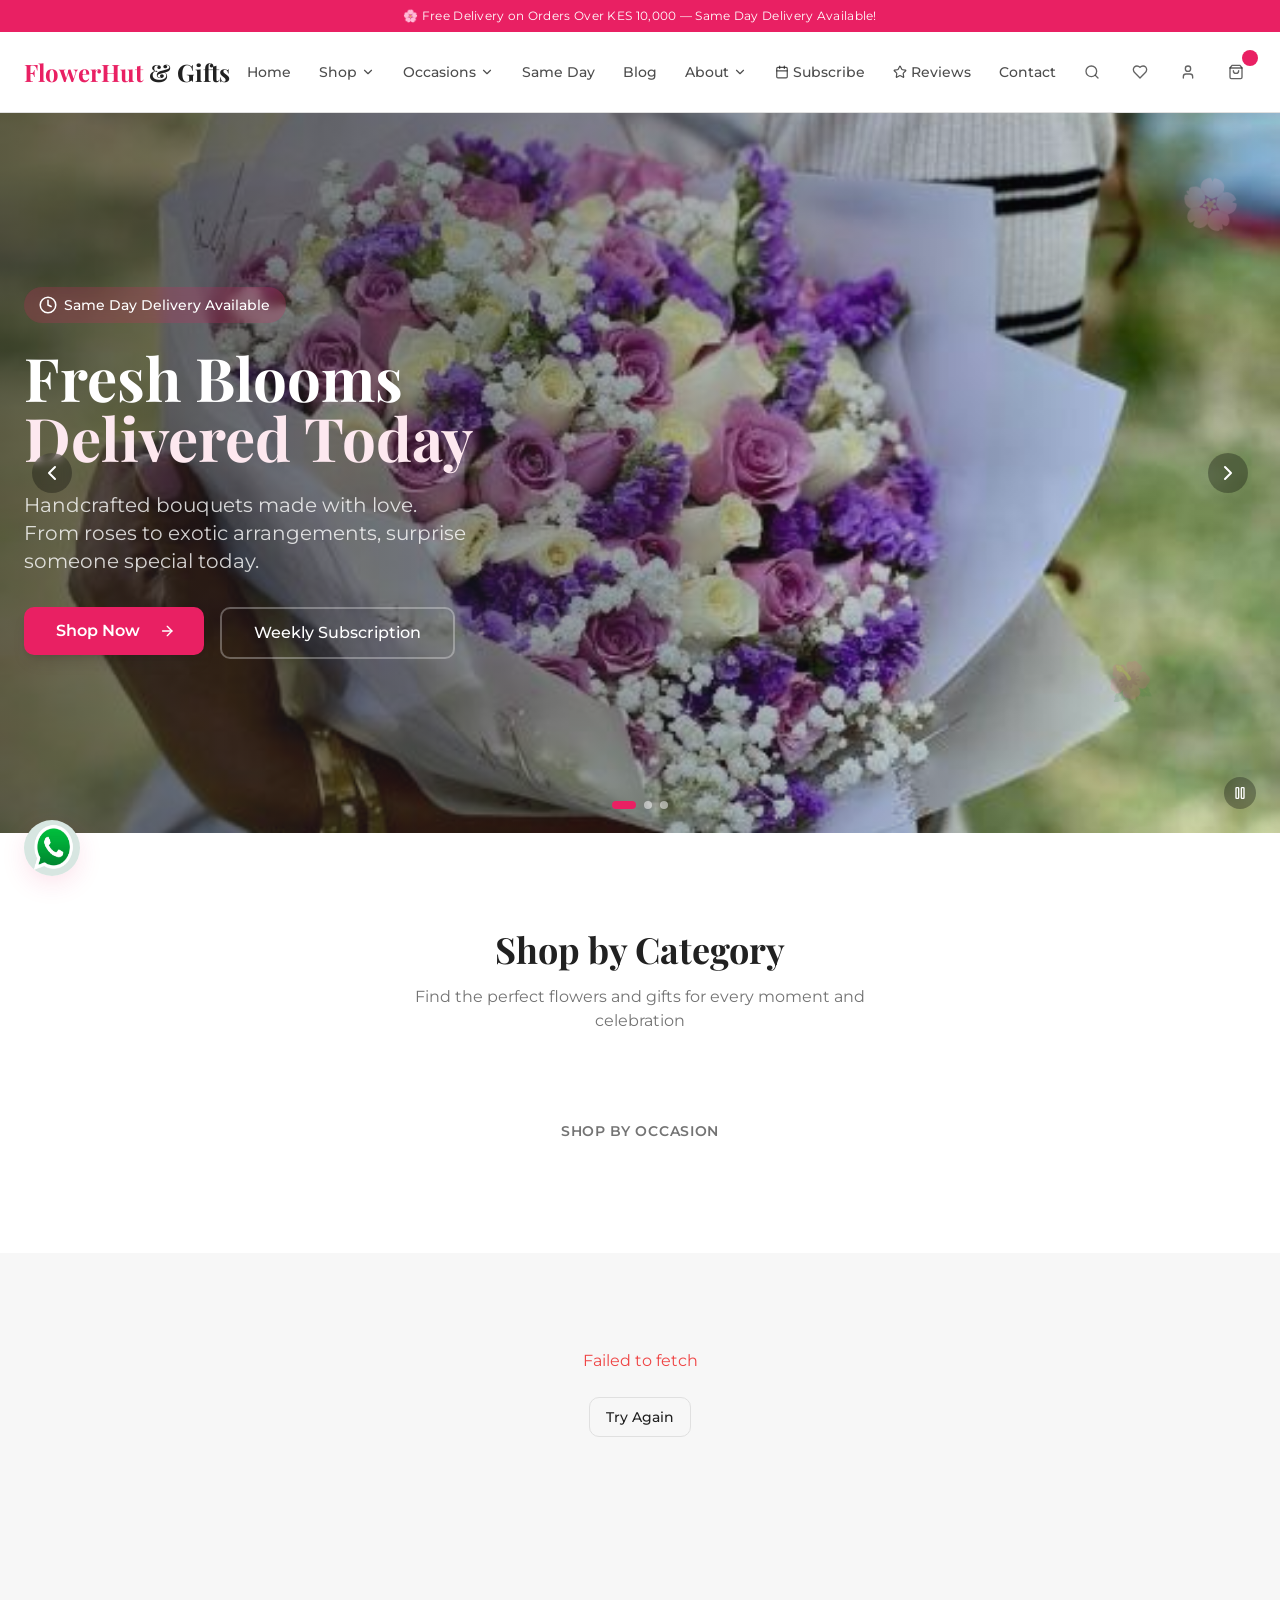
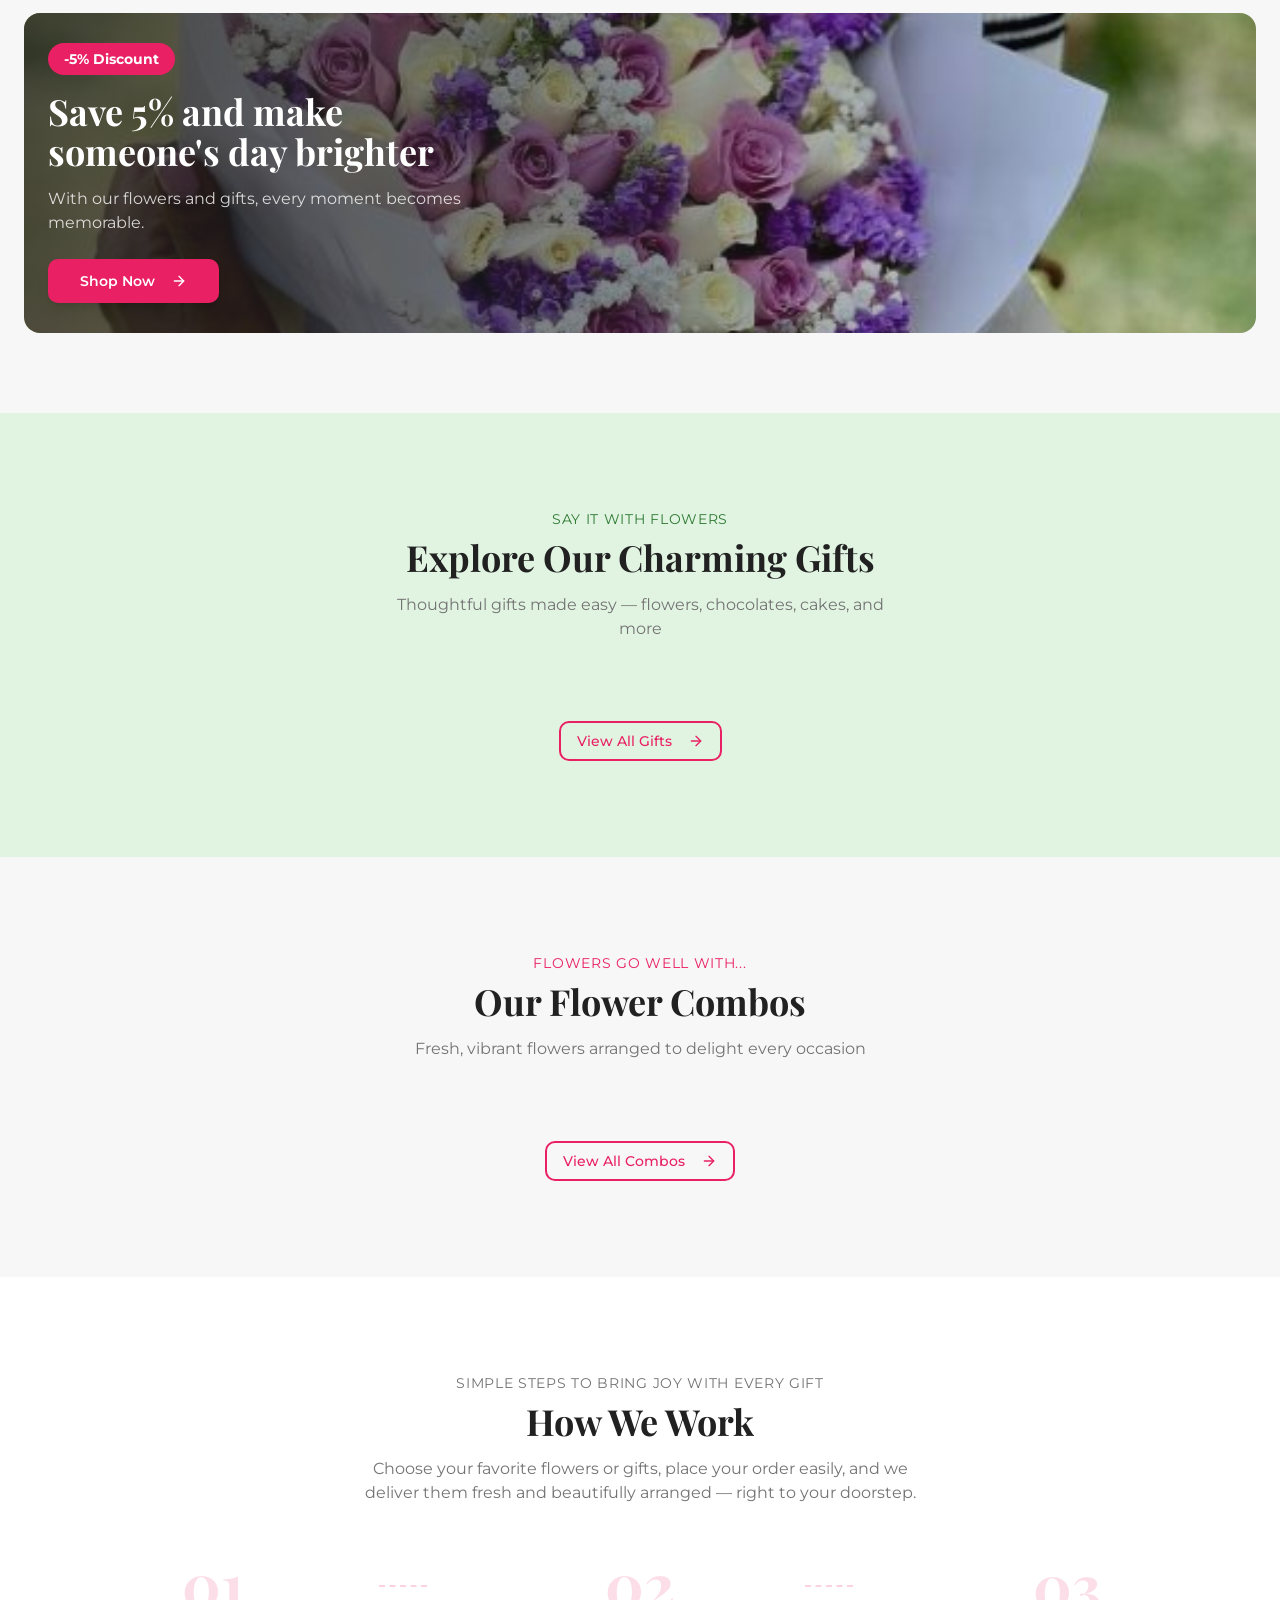
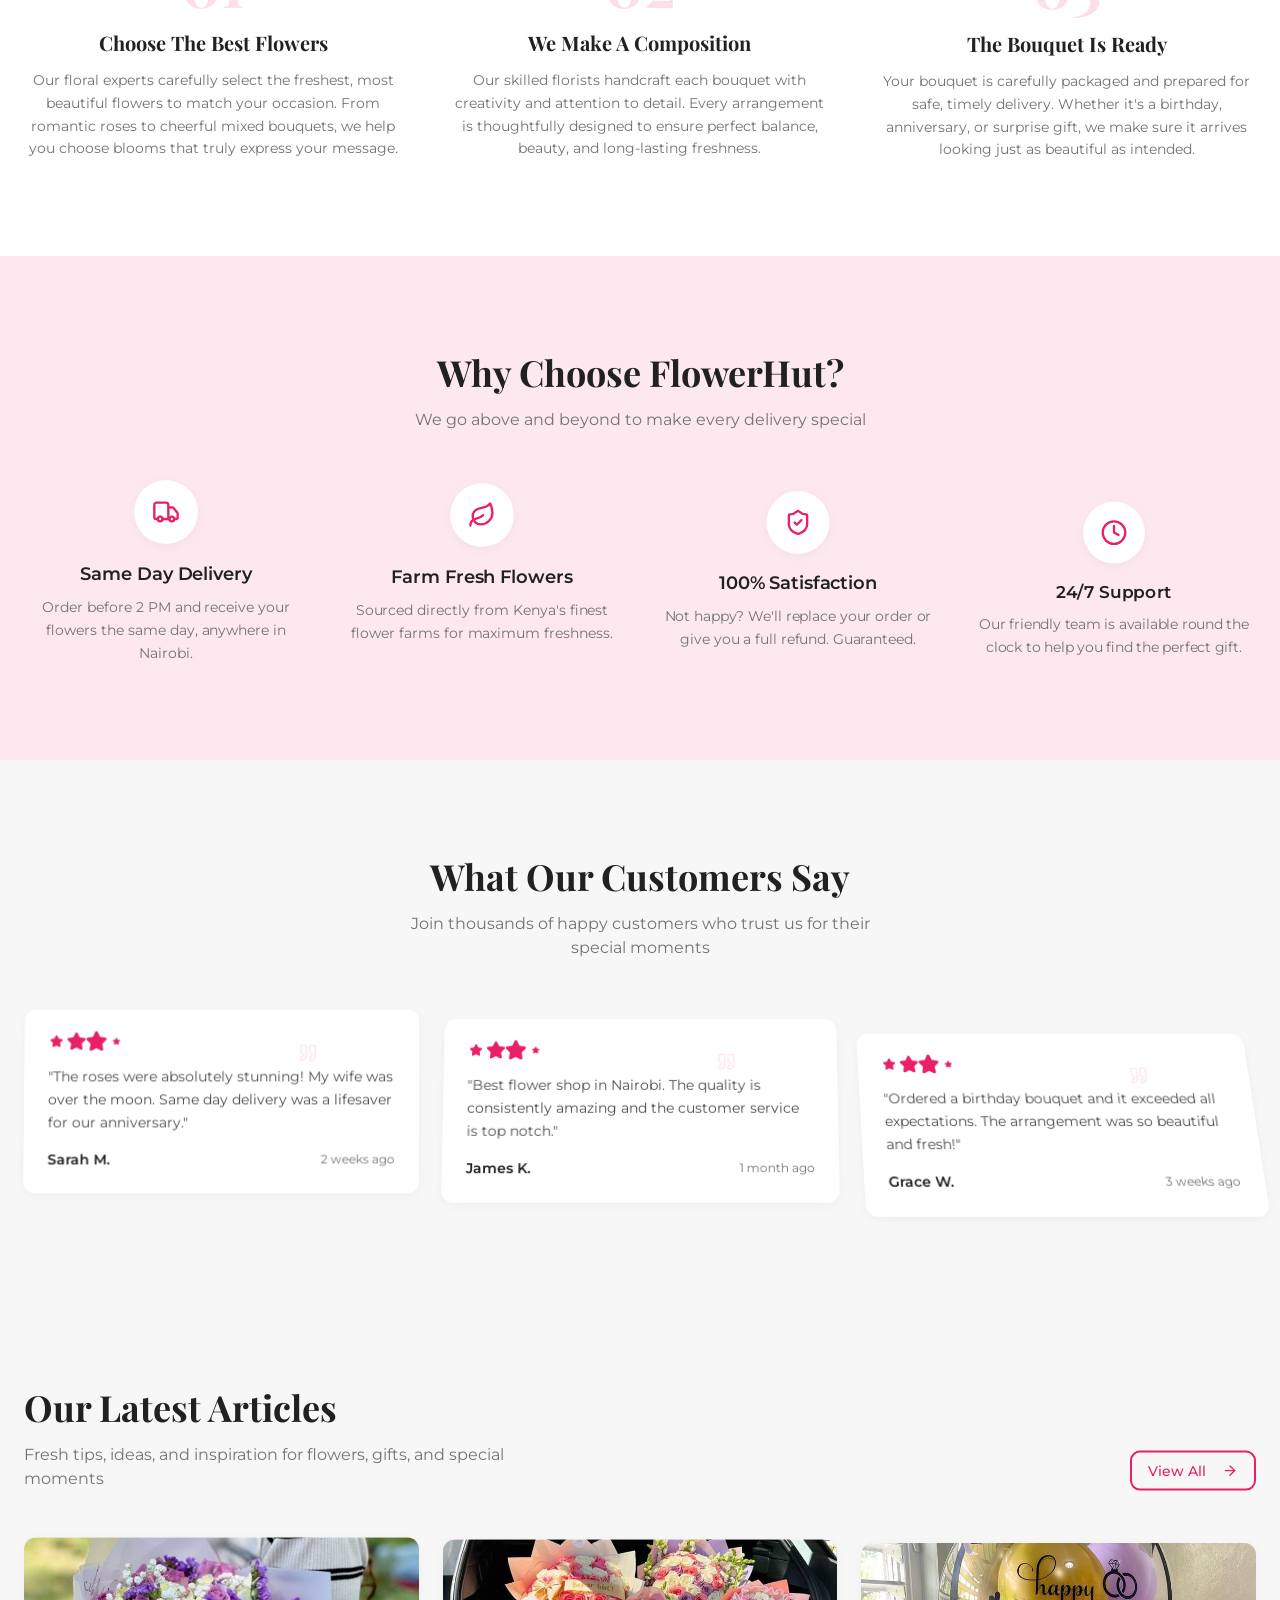
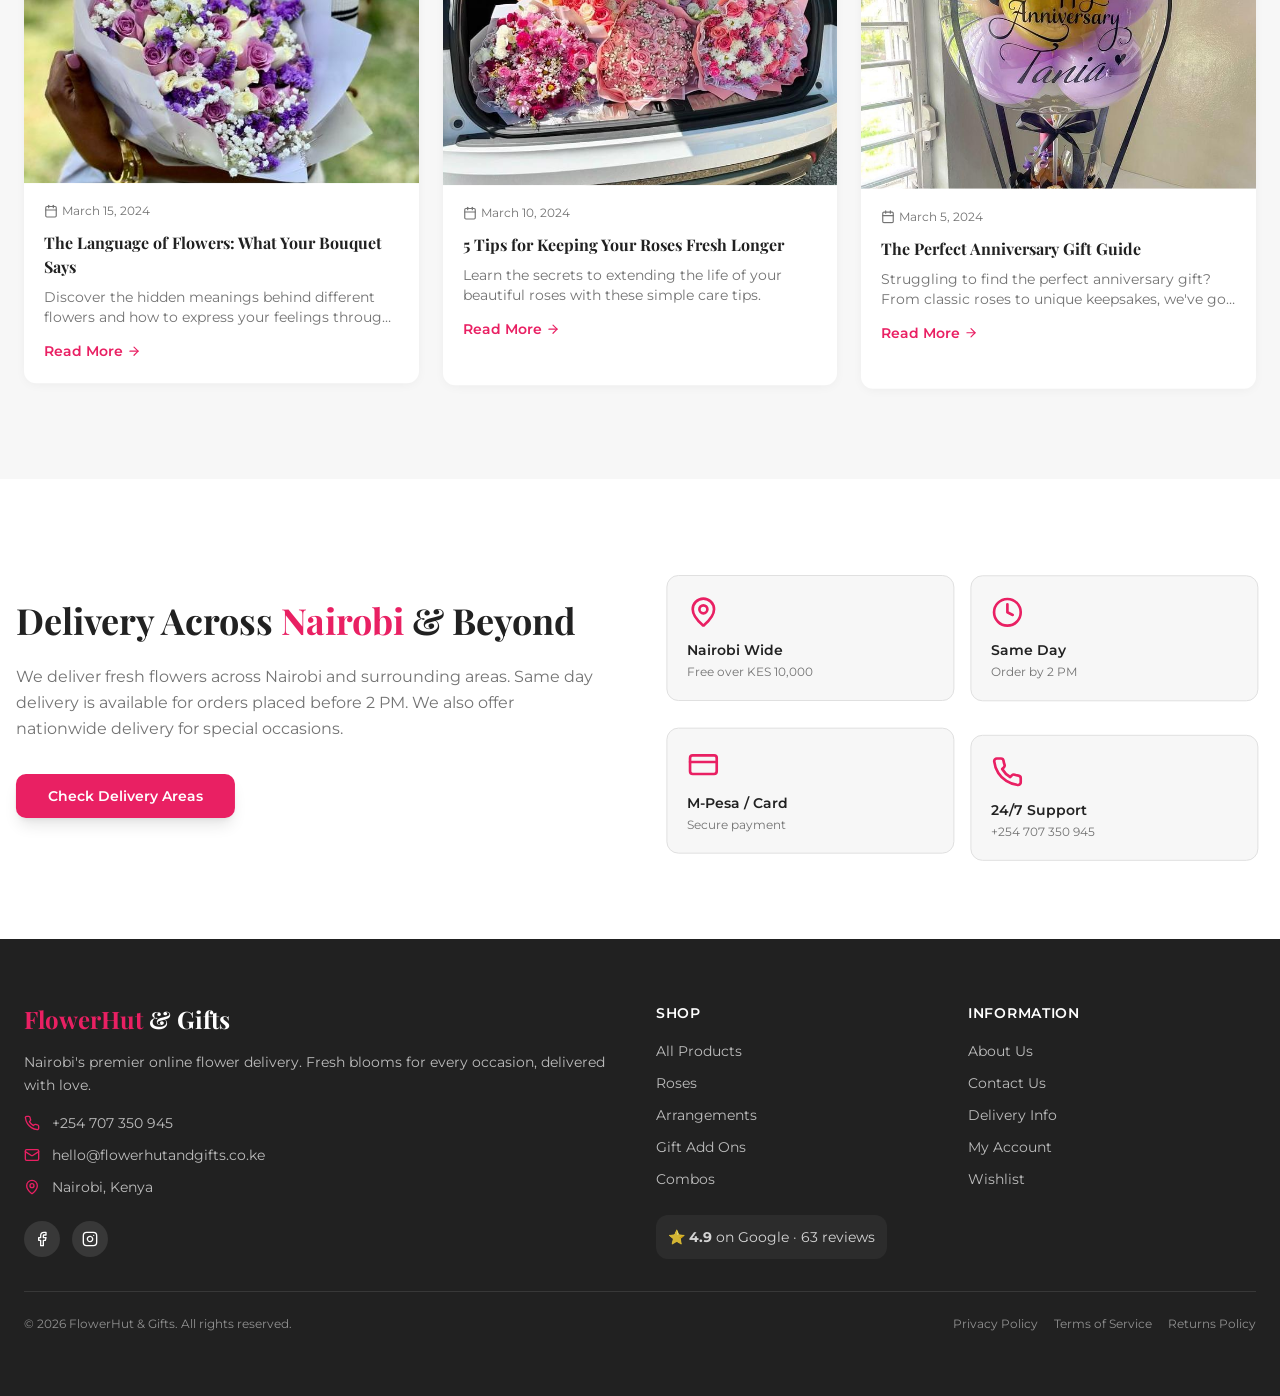
==== commit 9a4bea69: "Add files via upload" ====
--- a/index.html
+++ b/index.html
@@ -68,8 +68,8 @@
       gtag('js', new Date());
       gtag('config', 'G-KWENGVQHYM');
     </script>
-    <script type="module" crossorigin src="/assets/index-CwcT9Spc.js"></script>
-    <link rel="stylesheet" crossorigin href="/assets/index-nekOLVil.css">
+    <script type="module" crossorigin src="/assets/index-OJS40Zl2.js"></script>
+    <link rel="stylesheet" crossorigin href="/assets/index-GFWR-thN.css">
   </head>
   <body>
     <div id="root"></div>
--- a/assets/index-GFWR-thN.css
+++ b/assets/index-GFWR-thN.css
@@ -0,0 +1 @@
+@import "https://fonts.googleapis.com/css2?family=Playfair+Display:ital,wght@0,400;0,500;0,600;0,700;1,400;1,500&family=Montserrat:wght@300;400;500;600;700&display=swap";*,:before,:after,::backdrop{--tw-border-spacing-x:0;--tw-border-spacing-y:0;--tw-translate-x:0;--tw-translate-y:0;--tw-rotate:0;--tw-skew-x:0;--tw-skew-y:0;--tw-scale-x:1;--tw-scale-y:1;--tw-pan-x: ;--tw-pan-y: ;--tw-pinch-zoom: ;--tw-scroll-snap-strictness:proximity;--tw-gradient-from-position: ;--tw-gradient-via-position: ;--tw-gradient-to-position: ;--tw-ordinal: ;--tw-slashed-zero: ;--tw-numeric-figure: ;--tw-numeric-spacing: ;--tw-numeric-fraction: ;--tw-ring-inset: ;--tw-ring-offset-width:0px;--tw-ring-offset-color:#fff;--tw-ring-color:#3b82f680;--tw-ring-offset-shadow:0 0 #0000;--tw-ring-shadow:0 0 #0000;--tw-shadow:0 0 #0000;--tw-shadow-colored:0 0 #0000;--tw-blur: ;--tw-brightness: ;--tw-contrast: ;--tw-grayscale: ;--tw-hue-rotate: ;--tw-invert: ;--tw-saturate: ;--tw-sepia: ;--tw-drop-shadow: ;--tw-backdrop-blur: ;--tw-backdrop-brightness: ;--tw-backdrop-contrast: ;--tw-backdrop-grayscale: ;--tw-backdrop-hue-rotate: ;--tw-backdrop-invert: ;--tw-backdrop-opacity: ;--tw-backdrop-saturate: ;--tw-backdrop-sepia: ;--tw-contain-size: ;--tw-contain-layout: ;--tw-contain-paint: ;--tw-contain-style: }*,:before,:after{box-sizing:border-box;border:0 solid #e5e7eb}:before,:after{--tw-content:""}html,:host{-webkit-text-size-adjust:100%;tab-size:4;font-feature-settings:normal;font-variation-settings:normal;-webkit-tap-highlight-color:transparent;font-family:ui-sans-serif,system-ui,sans-serif,Apple Color Emoji,Segoe UI Emoji,Segoe UI Symbol,Noto Color Emoji;line-height:1.5}body{line-height:inherit;margin:0}hr{height:0;color:inherit;border-top-width:1px}abbr:where([title]){-webkit-text-decoration:underline dotted;text-decoration:underline dotted}h1,h2,h3,h4,h5,h6{font-size:inherit;font-weight:inherit}a{color:inherit;-webkit-text-decoration:inherit;text-decoration:inherit}b,strong{font-weight:bolder}code,kbd,samp,pre{font-feature-settings:normal;font-variation-settings:normal;font-family:ui-monospace,SFMono-Regular,Menlo,Monaco,Consolas,Liberation Mono,Courier New,monospace;font-size:1em}small{font-size:80%}sub,sup{vertical-align:baseline;font-size:75%;line-height:0;position:relative}sub{bottom:-.25em}sup{top:-.5em}table{text-indent:0;border-color:inherit;border-collapse:collapse}button,input,optgroup,select,textarea{font-feature-settings:inherit;font-variation-settings:inherit;font-family:inherit;font-size:100%;font-weight:inherit;line-height:inherit;letter-spacing:inherit;color:inherit;margin:0;padding:0}button,select{text-transform:none}button,input:where([type=button]),input:where([type=reset]),input:where([type=submit]){-webkit-appearance:button;background-color:#0000;background-image:none}:-moz-focusring{outline:auto}:-moz-ui-invalid{box-shadow:none}progress{vertical-align:baseline}::-webkit-inner-spin-button{height:auto}::-webkit-outer-spin-button{height:auto}[type=search]{-webkit-appearance:textfield;outline-offset:-2px}::-webkit-search-decoration{-webkit-appearance:none}::-webkit-file-upload-button{-webkit-appearance:button;font:inherit}summary{display:list-item}blockquote,dl,dd,h1,h2,h3,h4,h5,h6,hr,figure,p,pre{margin:0}fieldset{margin:0;padding:0}legend{padding:0}ol,ul,menu{margin:0;padding:0;list-style:none}dialog{padding:0}textarea{resize:vertical}input::-moz-placeholder{opacity:1;color:#9ca3af}textarea::-moz-placeholder{opacity:1;color:#9ca3af}input::placeholder,textarea::placeholder{opacity:1;color:#9ca3af}button,[role=button]{cursor:pointer}:disabled{cursor:default}img,svg,video,canvas,audio,iframe,embed,object{vertical-align:middle;display:block}img,video{max-width:100%;height:auto}[hidden]:where(:not([hidden=until-found])){display:none}:root{--background:0 0% 97%;--foreground:0 0% 13%;--card:0 0% 100%;--card-foreground:0 0% 13%;--popover:0 0% 100%;--popover-foreground:0 0% 13%;--primary:340 82% 52%;--primary-foreground:0 0% 100%;--secondary:0 0% 97%;--secondary-foreground:0 0% 13%;--muted:0 0% 93%;--muted-foreground:0 0% 45%;--accent:123 45% 33%;--accent-foreground:0 0% 100%;--destructive:0 84% 60%;--destructive-foreground:0 0% 100%;--border:0 0% 88%;--input:0 0% 88%;--ring:340 82% 52%;--radius:.75rem;--sidebar-background:0 0% 98%;--sidebar-foreground:240 5.3% 26.1%;--sidebar-primary:240 5.9% 10%;--sidebar-primary-foreground:0 0% 98%;--sidebar-accent:240 4.8% 95.9%;--sidebar-accent-foreground:240 5.9% 10%;--sidebar-border:220 13% 91%;--sidebar-ring:217.2 91.2% 59.8%;--primary-light:340 82% 95%;--primary-glow:340 82% 62%;--accent-light:123 45% 92%;--hero-overlay:0 0% 0%;--shadow-soft:0 4px 20px -4px #00000014;--shadow-card:0 2px 12px -2px #0000000f;--shadow-hover:0 8px 30px -6px #e9206333}.dark{--background:0 0% 7%;--foreground:0 0% 95%;--card:0 0% 10%;--card-foreground:0 0% 95%;--popover:0 0% 10%;--popover-foreground:0 0% 95%;--primary:340 82% 55%;--primary-foreground:0 0% 100%;--secondary:0 0% 14%;--secondary-foreground:0 0% 95%;--muted:0 0% 14%;--muted-foreground:0 0% 60%;--accent:123 45% 40%;--accent-foreground:0 0% 100%;--destructive:0 62.8% 30.6%;--destructive-foreground:0 0% 100%;--border:0 0% 18%;--input:0 0% 18%;--ring:340 82% 55%}*{border-color:hsl(var(--border))}body{background-color:hsl(var(--background));color:hsl(var(--foreground));-webkit-font-smoothing:antialiased;-moz-osx-font-smoothing:grayscale;max-width:100vw;font-family:Montserrat,system-ui,sans-serif;overflow-x:hidden}h1,h2,h3,h4,h5,h6{font-family:Playfair Display,Georgia,serif}.container{width:100%;margin-left:auto;margin-right:auto;padding-left:1.5rem;padding-right:1.5rem}@media (width>=1400px){.container{max-width:1400px}}.sr-only{clip:rect(0, 0, 0, 0);white-space:nowrap;border-width:0;width:1px;height:1px;margin:-1px;padding:0;position:absolute;overflow:hidden}.pointer-events-none{pointer-events:none}.pointer-events-auto{pointer-events:auto}.visible{visibility:visible}.invisible{visibility:hidden}.collapse{visibility:collapse}.fixed{position:fixed}.absolute{position:absolute}.relative{position:relative}.sticky{position:sticky}.inset-0{inset:0}.inset-x-0{left:0;right:0}.inset-y-0{top:0;bottom:0}.-bottom-12{bottom:-3rem}.-left-12{left:-3rem}.-right-0\.5{right:-.125rem}.-right-1{right:-.25rem}.-right-12{right:-3rem}.-right-4{right:-1rem}.-top-0\.5{top:-.125rem}.-top-1{top:-.25rem}.-top-12{top:-3rem}.-top-3{top:-.75rem}.bottom-0{bottom:0}.bottom-32{bottom:8rem}.bottom-6{bottom:1.5rem}.bottom-full{bottom:100%}.left-0{left:0}.left-1{left:.25rem}.left-1\/2{left:50%}.left-2{left:.5rem}.left-3{left:.75rem}.left-4{left:1rem}.left-6{left:1.5rem}.left-\[50\%\]{left:50%}.left-full{left:100%}.right-0{right:0}.right-1{right:.25rem}.right-10{right:2.5rem}.right-2{right:.5rem}.right-3{right:.75rem}.right-32{right:8rem}.right-4{right:1rem}.right-6{right:1.5rem}.top-0{top:0}.top-1\.5{top:.375rem}.top-1\/2{top:50%}.top-2{top:.5rem}.top-20{top:5rem}.top-28{top:7rem}.top-3{top:.75rem}.top-3\.5{top:.875rem}.top-4{top:1rem}.top-8{top:2rem}.top-\[1px\]{top:1px}.top-\[50\%\]{top:50%}.top-\[60\%\]{top:60%}.top-full{top:100%}.z-10{z-index:10}.z-20{z-index:20}.z-40{z-index:40}.z-50{z-index:50}.z-\[100\]{z-index:100}.z-\[1\]{z-index:1}.-mx-1{margin-left:-.25rem;margin-right:-.25rem}.mx-2{margin-left:.5rem;margin-right:.5rem}.mx-3\.5{margin-left:.875rem;margin-right:.875rem}.mx-auto{margin-left:auto;margin-right:auto}.my-0\.5{margin-top:.125rem;margin-bottom:.125rem}.my-1{margin-top:.25rem;margin-bottom:.25rem}.my-6{margin-top:1.5rem;margin-bottom:1.5rem}.-ml-4{margin-left:-1rem}.-mt-4{margin-top:-1rem}.mb-1{margin-bottom:.25rem}.mb-1\.5{margin-bottom:.375rem}.mb-12{margin-bottom:3rem}.mb-2{margin-bottom:.5rem}.mb-3{margin-bottom:.75rem}.mb-4{margin-bottom:1rem}.mb-5{margin-bottom:1.25rem}.mb-6{margin-bottom:1.5rem}.mb-8{margin-bottom:2rem}.ml-1{margin-left:.25rem}.ml-2{margin-left:.5rem}.ml-3{margin-left:.75rem}.ml-4{margin-left:1rem}.ml-auto{margin-left:auto}.mr-2{margin-right:.5rem}.mt-0\.5{margin-top:.125rem}.mt-1{margin-top:.25rem}.mt-1\.5{margin-top:.375rem}.mt-10{margin-top:2.5rem}.mt-2{margin-top:.5rem}.mt-24{margin-top:6rem}.mt-3{margin-top:.75rem}.mt-4{margin-top:1rem}.mt-6{margin-top:1.5rem}.mt-8{margin-top:2rem}.mt-auto{margin-top:auto}.line-clamp-1{-webkit-line-clamp:1;-webkit-box-orient:vertical;display:-webkit-box;overflow:hidden}.block{display:block}.inline-block{display:inline-block}.inline{display:inline}.flex{display:flex}.inline-flex{display:inline-flex}.table{display:table}.grid{display:grid}.hidden{display:none}.aspect-\[16\/10\]{aspect-ratio:16/10}.aspect-video{aspect-ratio:16/9}.size-4{width:1rem;height:1rem}.h-1{height:.25rem}.h-1\.5{height:.375rem}.h-10{height:2.5rem}.h-11{height:2.75rem}.h-12{height:3rem}.h-14{height:3.5rem}.h-16{height:4rem}.h-2{height:.5rem}.h-2\.5{height:.625rem}.h-20{height:5rem}.h-24{height:6rem}.h-3{height:.75rem}.h-3\.5{height:.875rem}.h-4{height:1rem}.h-48{height:12rem}.h-5{height:1.25rem}.h-6{height:1.5rem}.h-64{height:16rem}.h-7{height:1.75rem}.h-8{height:2rem}.h-80{height:20rem}.h-9{height:2.25rem}.h-\[1px\]{height:1px}.h-\[var\(--radix-navigation-menu-viewport-height\)\]{height:var(--radix-navigation-menu-viewport-height)}.h-\[var\(--radix-select-trigger-height\)\]{height:var(--radix-select-trigger-height)}.h-auto{height:auto}.h-full{height:100%}.h-px{height:1px}.h-screen{height:100vh}.h-svh{height:100svh}.max-h-60{max-height:15rem}.max-h-96{max-height:24rem}.max-h-\[300px\]{max-height:300px}.max-h-\[70vh\]{max-height:70vh}.max-h-\[80vh\]{max-height:80vh}.max-h-\[85vh\]{max-height:85vh}.max-h-\[calc\(80vh-70px\)\]{max-height:calc(80vh - 70px)}.max-h-screen{max-height:100vh}.min-h-0{min-height:0}.min-h-\[70vh\]{min-height:70vh}.min-h-\[80px\]{min-height:80px}.min-h-screen{min-height:100vh}.min-h-svh{min-height:100svh}.w-0{width:0}.w-1{width:.25rem}.w-10{width:2.5rem}.w-11{width:2.75rem}.w-12{width:3rem}.w-14{width:3.5rem}.w-16{width:4rem}.w-2{width:.5rem}.w-2\.5{width:.625rem}.w-20{width:5rem}.w-24{width:6rem}.w-3{width:.75rem}.w-3\.5{width:.875rem}.w-3\/4{width:75%}.w-4{width:1rem}.w-5{width:1.25rem}.w-6{width:1.5rem}.w-64{width:16rem}.w-7{width:1.75rem}.w-72{width:18rem}.w-8{width:2rem}.w-80{width:20rem}.w-9{width:2.25rem}.w-96{width:24rem}.w-\[--sidebar-width\]{width:var(--sidebar-width)}.w-\[100px\]{width:100px}.w-\[1px\]{width:1px}.w-auto{width:auto}.w-full{width:100%}.w-max{width:max-content}.w-px{width:1px}.min-w-0{min-width:0}.min-w-48{min-width:12rem}.min-w-5{min-width:1.25rem}.min-w-\[12rem\]{min-width:12rem}.min-w-\[200px\]{min-width:200px}.min-w-\[220px\]{min-width:220px}.min-w-\[8rem\]{min-width:8rem}.min-w-\[var\(--radix-select-trigger-width\)\]{min-width:var(--radix-select-trigger-width)}.max-w-2xl{max-width:42rem}.max-w-3xl{max-width:48rem}.max-w-4xl{max-width:56rem}.max-w-6xl{max-width:72rem}.max-w-\[--skeleton-width\]{max-width:var(--skeleton-width)}.max-w-\[150px\]{max-width:150px}.max-w-\[60\%\]{max-width:60%}.max-w-lg{max-width:32rem}.max-w-max{max-width:max-content}.max-w-md{max-width:28rem}.max-w-xl{max-width:36rem}.flex-1{flex:1}.flex-shrink-0,.shrink-0{flex-shrink:0}.grow{flex-grow:1}.grow-0{flex-grow:0}.basis-full{flex-basis:100%}.caption-bottom{caption-side:bottom}.border-collapse{border-collapse:collapse}.-translate-x-1\/2{--tw-translate-x:-50%;transform:translate(var(--tw-translate-x), var(--tw-translate-y)) rotate(var(--tw-rotate)) skewX(var(--tw-skew-x)) skewY(var(--tw-skew-y)) scaleX(var(--tw-scale-x)) scaleY(var(--tw-scale-y))}.-translate-x-px{--tw-translate-x:-1px;transform:translate(var(--tw-translate-x), var(--tw-translate-y)) rotate(var(--tw-rotate)) skewX(var(--tw-skew-x)) skewY(var(--tw-skew-y)) scaleX(var(--tw-scale-x)) scaleY(var(--tw-scale-y))}.-translate-y-1\/2{--tw-translate-y:-50%;transform:translate(var(--tw-translate-x), var(--tw-translate-y)) rotate(var(--tw-rotate)) skewX(var(--tw-skew-x)) skewY(var(--tw-skew-y)) scaleX(var(--tw-scale-x)) scaleY(var(--tw-scale-y))}.translate-x-\[-50\%\]{--tw-translate-x:-50%;transform:translate(var(--tw-translate-x), var(--tw-translate-y)) rotate(var(--tw-rotate)) skewX(var(--tw-skew-x)) skewY(var(--tw-skew-y)) scaleX(var(--tw-scale-x)) scaleY(var(--tw-scale-y))}.translate-x-px{--tw-translate-x:1px;transform:translate(var(--tw-translate-x), var(--tw-translate-y)) rotate(var(--tw-rotate)) skewX(var(--tw-skew-x)) skewY(var(--tw-skew-y)) scaleX(var(--tw-scale-x)) scaleY(var(--tw-scale-y))}.translate-y-\[-50\%\]{--tw-translate-y:-50%;transform:translate(var(--tw-translate-x), var(--tw-translate-y)) rotate(var(--tw-rotate)) skewX(var(--tw-skew-x)) skewY(var(--tw-skew-y)) scaleX(var(--tw-scale-x)) scaleY(var(--tw-scale-y))}.rotate-180{--tw-rotate:180deg;transform:translate(var(--tw-translate-x), var(--tw-translate-y)) rotate(var(--tw-rotate)) skewX(var(--tw-skew-x)) skewY(var(--tw-skew-y)) scaleX(var(--tw-scale-x)) scaleY(var(--tw-scale-y))}.rotate-45{--tw-rotate:45deg;transform:translate(var(--tw-translate-x), var(--tw-translate-y)) rotate(var(--tw-rotate)) skewX(var(--tw-skew-x)) skewY(var(--tw-skew-y)) scaleX(var(--tw-scale-x)) scaleY(var(--tw-scale-y))}.rotate-90{--tw-rotate:90deg;transform:translate(var(--tw-translate-x), var(--tw-translate-y)) rotate(var(--tw-rotate)) skewX(var(--tw-skew-x)) skewY(var(--tw-skew-y)) scaleX(var(--tw-scale-x)) scaleY(var(--tw-scale-y))}.scale-105{--tw-scale-x:1.05;--tw-scale-y:1.05;transform:translate(var(--tw-translate-x), var(--tw-translate-y)) rotate(var(--tw-rotate)) skewX(var(--tw-skew-x)) skewY(var(--tw-skew-y)) scaleX(var(--tw-scale-x)) scaleY(var(--tw-scale-y))}.transform{transform:translate(var(--tw-translate-x), var(--tw-translate-y)) rotate(var(--tw-rotate)) skewX(var(--tw-skew-x)) skewY(var(--tw-skew-y)) scaleX(var(--tw-scale-x)) scaleY(var(--tw-scale-y))}@keyframes pulse{50%{opacity:.5}}.animate-pulse{animation:2s cubic-bezier(.4,0,.6,1) infinite pulse}@keyframes spin{to{transform:rotate(360deg)}}.animate-spin{animation:1s linear infinite spin}.cursor-default{cursor:default}.cursor-pointer{cursor:pointer}.touch-none{touch-action:none}.select-none{-webkit-user-select:none;user-select:none}.resize-none{resize:none}.list-inside{list-style-position:inside}.list-disc{list-style-type:disc}.list-none{list-style-type:none}.grid-cols-1{grid-template-columns:repeat(1,minmax(0,1fr))}.grid-cols-2{grid-template-columns:repeat(2,minmax(0,1fr))}.grid-cols-3{grid-template-columns:repeat(3,minmax(0,1fr))}.grid-cols-4{grid-template-columns:repeat(4,minmax(0,1fr))}.flex-row{flex-direction:row}.flex-col{flex-direction:column}.flex-col-reverse{flex-direction:column-reverse}.flex-wrap{flex-wrap:wrap}.items-start{align-items:flex-start}.items-end{align-items:flex-end}.items-center{align-items:center}.items-stretch{align-items:stretch}.justify-end{justify-content:flex-end}.justify-center{justify-content:center}.justify-between{justify-content:space-between}.gap-0\.5{gap:.125rem}.gap-1{gap:.25rem}.gap-1\.5{gap:.375rem}.gap-12{gap:3rem}.gap-2{gap:.5rem}.gap-3{gap:.75rem}.gap-4{gap:1rem}.gap-5{gap:1.25rem}.gap-6{gap:1.5rem}.gap-7{gap:1.75rem}.gap-8{gap:2rem}.space-x-1>:not([hidden])~:not([hidden]){--tw-space-x-reverse:0;margin-right:calc(.25rem * var(--tw-space-x-reverse));margin-left:calc(.25rem * calc(1 - var(--tw-space-x-reverse)))}.space-x-4>:not([hidden])~:not([hidden]){--tw-space-x-reverse:0;margin-right:calc(1rem * var(--tw-space-x-reverse));margin-left:calc(1rem * calc(1 - var(--tw-space-x-reverse)))}.space-y-0\.5>:not([hidden])~:not([hidden]){--tw-space-y-reverse:0;margin-top:calc(.125rem * calc(1 - var(--tw-space-y-reverse)));margin-bottom:calc(.125rem * var(--tw-space-y-reverse))}.space-y-1>:not([hidden])~:not([hidden]){--tw-space-y-reverse:0;margin-top:calc(.25rem * calc(1 - var(--tw-space-y-reverse)));margin-bottom:calc(.25rem * var(--tw-space-y-reverse))}.space-y-1\.5>:not([hidden])~:not([hidden]){--tw-space-y-reverse:0;margin-top:calc(.375rem * calc(1 - var(--tw-space-y-reverse)));margin-bottom:calc(.375rem * var(--tw-space-y-reverse))}.space-y-12>:not([hidden])~:not([hidden]){--tw-space-y-reverse:0;margin-top:calc(3rem * calc(1 - var(--tw-space-y-reverse)));margin-bottom:calc(3rem * var(--tw-space-y-reverse))}.space-y-2>:not([hidden])~:not([hidden]){--tw-space-y-reverse:0;margin-top:calc(.5rem * calc(1 - var(--tw-space-y-reverse)));margin-bottom:calc(.5rem * var(--tw-space-y-reverse))}.space-y-3>:not([hidden])~:not([hidden]){--tw-space-y-reverse:0;margin-top:calc(.75rem * calc(1 - var(--tw-space-y-reverse)));margin-bottom:calc(.75rem * var(--tw-space-y-reverse))}.space-y-4>:not([hidden])~:not([hidden]){--tw-space-y-reverse:0;margin-top:calc(1rem * calc(1 - var(--tw-space-y-reverse)));margin-bottom:calc(1rem * var(--tw-space-y-reverse))}.space-y-5>:not([hidden])~:not([hidden]){--tw-space-y-reverse:0;margin-top:calc(1.25rem * calc(1 - var(--tw-space-y-reverse)));margin-bottom:calc(1.25rem * var(--tw-space-y-reverse))}.space-y-6>:not([hidden])~:not([hidden]){--tw-space-y-reverse:0;margin-top:calc(1.5rem * calc(1 - var(--tw-space-y-reverse)));margin-bottom:calc(1.5rem * var(--tw-space-y-reverse))}.divide-y>:not([hidden])~:not([hidden]){--tw-divide-y-reverse:0;border-top-width:calc(1px * calc(1 - var(--tw-divide-y-reverse)));border-bottom-width:calc(1px * var(--tw-divide-y-reverse))}.divide-gray-50>:not([hidden])~:not([hidden]){--tw-divide-opacity:1;border-color:rgb(249 250 251/var(--tw-divide-opacity,1))}.self-start{align-self:flex-start}.overflow-auto{overflow:auto}.overflow-hidden{overflow:hidden}.overflow-x-auto{overflow-x:auto}.overflow-y-auto{overflow-y:auto}.overflow-x-hidden{overflow-x:hidden}.truncate{text-overflow:ellipsis;white-space:nowrap;overflow:hidden}.whitespace-nowrap{white-space:nowrap}.break-words{overflow-wrap:break-word}.break-all{word-break:break-all}.rounded{border-radius:.25rem}.rounded-2xl{border-radius:1rem}.rounded-3xl{border-radius:1.5rem}.rounded-\[2px\]{border-radius:2px}.rounded-\[inherit\]{border-radius:inherit}.rounded-full{border-radius:9999px}.rounded-lg{border-radius:var(--radius)}.rounded-md{border-radius:calc(var(--radius) - 2px)}.rounded-sm{border-radius:calc(var(--radius) - 4px)}.rounded-xl{border-radius:.75rem}.rounded-l-lg{border-top-left-radius:var(--radius);border-bottom-left-radius:var(--radius)}.rounded-r-lg{border-top-right-radius:var(--radius);border-bottom-right-radius:var(--radius)}.rounded-t-\[10px\]{border-top-left-radius:10px;border-top-right-radius:10px}.rounded-t-lg{border-top-left-radius:var(--radius);border-top-right-radius:var(--radius)}.rounded-tl-sm{border-top-left-radius:calc(var(--radius) - 4px)}.border{border-width:1px}.border-2{border-width:2px}.border-\[1\.5px\]{border-width:1.5px}.border-y{border-top-width:1px;border-bottom-width:1px}.border-b{border-bottom-width:1px}.border-b-2{border-bottom-width:2px}.border-l{border-left-width:1px}.border-r{border-right-width:1px}.border-t{border-top-width:1px}.border-t-2{border-top-width:2px}.border-dashed{border-style:dashed}.border-\[--color-border\]{border-color:var(--color-border)}.border-amber-200{--tw-border-opacity:1;border-color:rgb(253 230 138/var(--tw-border-opacity,1))}.border-blue-200{--tw-border-opacity:1;border-color:rgb(191 219 254/var(--tw-border-opacity,1))}.border-border{border-color:hsl(var(--border))}.border-border\/50{border-color:hsl(var(--border) / .5)}.border-destructive{border-color:hsl(var(--destructive))}.border-destructive\/50{border-color:hsl(var(--destructive) / .5)}.border-gray-100{--tw-border-opacity:1;border-color:rgb(243 244 246/var(--tw-border-opacity,1))}.border-gray-200{--tw-border-opacity:1;border-color:rgb(229 231 235/var(--tw-border-opacity,1))}.border-gray-300{--tw-border-opacity:1;border-color:rgb(209 213 219/var(--tw-border-opacity,1))}.border-gray-50{--tw-border-opacity:1;border-color:rgb(249 250 251/var(--tw-border-opacity,1))}.border-green-200{--tw-border-opacity:1;border-color:rgb(187 247 208/var(--tw-border-opacity,1))}.border-green-600{--tw-border-opacity:1;border-color:rgb(22 163 74/var(--tw-border-opacity,1))}.border-input{border-color:hsl(var(--input))}.border-primary{border-color:hsl(var(--primary))}.border-primary-foreground\/10{border-color:hsl(var(--primary-foreground) / .1)}.border-primary-foreground\/30{border-color:hsl(var(--primary-foreground) / .3)}.border-primary\/20{border-color:hsl(var(--primary) / .2)}.border-red-500{--tw-border-opacity:1;border-color:rgb(239 68 68/var(--tw-border-opacity,1))}.border-rose-100{--tw-border-opacity:1;border-color:rgb(255 228 230/var(--tw-border-opacity,1))}.border-rose-500{--tw-border-opacity:1;border-color:rgb(244 63 94/var(--tw-border-opacity,1))}.border-sidebar-border{border-color:hsl(var(--sidebar-border))}.border-transparent{border-color:#0000}.border-white{--tw-border-opacity:1;border-color:rgb(255 255 255/var(--tw-border-opacity,1))}.border-l-transparent{border-left-color:#0000}.border-t-transparent{border-top-color:#0000}.bg-\[--color-bg\]{background-color:var(--color-bg)}.bg-accent{background-color:hsl(var(--accent))}.bg-accent-light{background-color:hsl(var(--accent-light))}.bg-amber-100{--tw-bg-opacity:1;background-color:rgb(254 243 199/var(--tw-bg-opacity,1))}.bg-amber-400{--tw-bg-opacity:1;background-color:rgb(251 191 36/var(--tw-bg-opacity,1))}.bg-amber-50{--tw-bg-opacity:1;background-color:rgb(255 251 235/var(--tw-bg-opacity,1))}.bg-amber-500{--tw-bg-opacity:1;background-color:rgb(245 158 11/var(--tw-bg-opacity,1))}.bg-background{background-color:hsl(var(--background))}.bg-black\/30{background-color:#0000004d}.bg-black\/50{background-color:#00000080}.bg-black\/80{background-color:#000c}.bg-blue-100{--tw-bg-opacity:1;background-color:rgb(219 234 254/var(--tw-bg-opacity,1))}.bg-blue-50{--tw-bg-opacity:1;background-color:rgb(239 246 255/var(--tw-bg-opacity,1))}.bg-blue-500{--tw-bg-opacity:1;background-color:rgb(59 130 246/var(--tw-bg-opacity,1))}.bg-blue-600{--tw-bg-opacity:1;background-color:rgb(37 99 235/var(--tw-bg-opacity,1))}.bg-border{background-color:hsl(var(--border))}.bg-card{background-color:hsl(var(--card))}.bg-card\/80{background-color:hsl(var(--card) / .8)}.bg-card\/95{background-color:hsl(var(--card) / .95)}.bg-cyan-100{--tw-bg-opacity:1;background-color:rgb(207 250 254/var(--tw-bg-opacity,1))}.bg-destructive{background-color:hsl(var(--destructive))}.bg-destructive\/10{background-color:hsl(var(--destructive) / .1)}.bg-emerald-100{--tw-bg-opacity:1;background-color:rgb(209 250 229/var(--tw-bg-opacity,1))}.bg-emerald-400{--tw-bg-opacity:1;background-color:rgb(52 211 153/var(--tw-bg-opacity,1))}.bg-emerald-500{--tw-bg-opacity:1;background-color:rgb(16 185 129/var(--tw-bg-opacity,1))}.bg-foreground{background-color:hsl(var(--foreground))}.bg-foreground\/40{background-color:hsl(var(--foreground) / .4)}.bg-foreground\/60{background-color:hsl(var(--foreground) / .6)}.bg-gray-100{--tw-bg-opacity:1;background-color:rgb(243 244 246/var(--tw-bg-opacity,1))}.bg-gray-200{--tw-bg-opacity:1;background-color:rgb(229 231 235/var(--tw-bg-opacity,1))}.bg-gray-50{--tw-bg-opacity:1;background-color:rgb(249 250 251/var(--tw-bg-opacity,1))}.bg-gray-900{--tw-bg-opacity:1;background-color:rgb(17 24 39/var(--tw-bg-opacity,1))}.bg-green-100{--tw-bg-opacity:1;background-color:rgb(220 252 231/var(--tw-bg-opacity,1))}.bg-green-50{--tw-bg-opacity:1;background-color:rgb(240 253 244/var(--tw-bg-opacity,1))}.bg-green-500{--tw-bg-opacity:1;background-color:rgb(34 197 94/var(--tw-bg-opacity,1))}.bg-muted{background-color:hsl(var(--muted))}.bg-muted\/30{background-color:hsl(var(--muted) / .3)}.bg-muted\/50{background-color:hsl(var(--muted) / .5)}.bg-pink-50{--tw-bg-opacity:1;background-color:rgb(253 242 248/var(--tw-bg-opacity,1))}.bg-popover{background-color:hsl(var(--popover))}.bg-primary{background-color:hsl(var(--primary))}.bg-primary-foreground\/10{background-color:hsl(var(--primary-foreground) / .1)}.bg-primary-foreground\/5{background-color:hsl(var(--primary-foreground) / .05)}.bg-primary-light{background-color:hsl(var(--primary-light))}.bg-primary\/20{background-color:hsl(var(--primary) / .2)}.bg-primary\/5{background-color:hsl(var(--primary) / .05)}.bg-purple-100{--tw-bg-opacity:1;background-color:rgb(243 232 255/var(--tw-bg-opacity,1))}.bg-red-100{--tw-bg-opacity:1;background-color:rgb(254 226 226/var(--tw-bg-opacity,1))}.bg-red-200{--tw-bg-opacity:1;background-color:rgb(254 202 202/var(--tw-bg-opacity,1))}.bg-red-50{--tw-bg-opacity:1;background-color:rgb(254 242 242/var(--tw-bg-opacity,1))}.bg-red-500{--tw-bg-opacity:1;background-color:rgb(239 68 68/var(--tw-bg-opacity,1))}.bg-rose-100{--tw-bg-opacity:1;background-color:rgb(255 228 230/var(--tw-bg-opacity,1))}.bg-rose-50{--tw-bg-opacity:1;background-color:rgb(255 241 242/var(--tw-bg-opacity,1))}.bg-rose-500{--tw-bg-opacity:1;background-color:rgb(244 63 94/var(--tw-bg-opacity,1))}.bg-secondary{background-color:hsl(var(--secondary))}.bg-sidebar{background-color:hsl(var(--sidebar-background))}.bg-sidebar-border{background-color:hsl(var(--sidebar-border))}.bg-transparent{background-color:#0000}.bg-white{--tw-bg-opacity:1;background-color:rgb(255 255 255/var(--tw-bg-opacity,1))}.bg-white\/20{background-color:#fff3}.bg-white\/50{background-color:#ffffff80}.bg-yellow-100{--tw-bg-opacity:1;background-color:rgb(254 249 195/var(--tw-bg-opacity,1))}.bg-yellow-50{--tw-bg-opacity:1;background-color:rgb(254 252 232/var(--tw-bg-opacity,1))}.bg-gradient-to-br{background-image:linear-gradient(to bottom right, var(--tw-gradient-stops))}.bg-gradient-to-r{background-image:linear-gradient(to right, var(--tw-gradient-stops))}.bg-gradient-to-t{background-image:linear-gradient(to top, var(--tw-gradient-stops))}.from-amber-400{--tw-gradient-from:#fbbf24 var(--tw-gradient-from-position);--tw-gradient-to:#fbbf2400 var(--tw-gradient-to-position);--tw-gradient-stops:var(--tw-gradient-from), var(--tw-gradient-to)}.from-blue-400{--tw-gradient-from:#60a5fa var(--tw-gradient-from-position);--tw-gradient-to:#60a5fa00 var(--tw-gradient-to-position);--tw-gradient-stops:var(--tw-gradient-from), var(--tw-gradient-to)}.from-blue-50{--tw-gradient-from:#eff6ff var(--tw-gradient-from-position);--tw-gradient-to:#eff6ff00 var(--tw-gradient-to-position);--tw-gradient-stops:var(--tw-gradient-from), var(--tw-gradient-to)}.from-emerald-400{--tw-gradient-from:#34d399 var(--tw-gradient-from-position);--tw-gradient-to:#34d39900 var(--tw-gradient-to-position);--tw-gradient-stops:var(--tw-gradient-from), var(--tw-gradient-to)}.from-foreground\/70{--tw-gradient-from:hsl(var(--foreground) / .7) var(--tw-gradient-from-position);--tw-gradient-to:hsl(var(--foreground) / 0) var(--tw-gradient-to-position);--tw-gradient-stops:var(--tw-gradient-from), var(--tw-gradient-to)}.from-foreground\/80{--tw-gradient-from:hsl(var(--foreground) / .8) var(--tw-gradient-from-position);--tw-gradient-to:hsl(var(--foreground) / 0) var(--tw-gradient-to-position);--tw-gradient-stops:var(--tw-gradient-from), var(--tw-gradient-to)}.from-green-400{--tw-gradient-from:#4ade80 var(--tw-gradient-from-position);--tw-gradient-to:#4ade8000 var(--tw-gradient-to-position);--tw-gradient-stops:var(--tw-gradient-from), var(--tw-gradient-to)}.from-green-50{--tw-gradient-from:#f0fdf4 var(--tw-gradient-from-position);--tw-gradient-to:#f0fdf400 var(--tw-gradient-to-position);--tw-gradient-stops:var(--tw-gradient-from), var(--tw-gradient-to)}.from-orange-400{--tw-gradient-from:#fb923c var(--tw-gradient-from-position);--tw-gradient-to:#fb923c00 var(--tw-gradient-to-position);--tw-gradient-stops:var(--tw-gradient-from), var(--tw-gradient-to)}.from-primary-light{--tw-gradient-from:hsl(var(--primary-light)) var(--tw-gradient-from-position);--tw-gradient-to:hsl(var(--primary-light) / 0) var(--tw-gradient-to-position);--tw-gradient-stops:var(--tw-gradient-from), var(--tw-gradient-to)}.from-red-400{--tw-gradient-from:#f87171 var(--tw-gradient-from-position);--tw-gradient-to:#f8717100 var(--tw-gradient-to-position);--tw-gradient-stops:var(--tw-gradient-from), var(--tw-gradient-to)}.from-rose-400{--tw-gradient-from:#fb7185 var(--tw-gradient-from-position);--tw-gradient-to:#fb718500 var(--tw-gradient-to-position);--tw-gradient-stops:var(--tw-gradient-from), var(--tw-gradient-to)}.from-rose-50{--tw-gradient-from:#fff1f2 var(--tw-gradient-from-position);--tw-gradient-to:#fff1f200 var(--tw-gradient-to-position);--tw-gradient-stops:var(--tw-gradient-from), var(--tw-gradient-to)}.from-rose-500{--tw-gradient-from:#f43f5e var(--tw-gradient-from-position);--tw-gradient-to:#f43f5e00 var(--tw-gradient-to-position);--tw-gradient-stops:var(--tw-gradient-from), var(--tw-gradient-to)}.from-yellow-400{--tw-gradient-from:#facc15 var(--tw-gradient-from-position);--tw-gradient-to:#facc1500 var(--tw-gradient-to-position);--tw-gradient-stops:var(--tw-gradient-from), var(--tw-gradient-to)}.via-foreground\/40{--tw-gradient-to:hsl(var(--foreground) / 0) var(--tw-gradient-to-position);--tw-gradient-stops:var(--tw-gradient-from), hsl(var(--foreground) / .4) var(--tw-gradient-via-position), var(--tw-gradient-to)}.via-foreground\/50{--tw-gradient-to:hsl(var(--foreground) / 0) var(--tw-gradient-to-position);--tw-gradient-stops:var(--tw-gradient-from), hsl(var(--foreground) / .5) var(--tw-gradient-via-position), var(--tw-gradient-to)}.via-pink-50{--tw-gradient-to:#fdf2f800 var(--tw-gradient-to-position);--tw-gradient-stops:var(--tw-gradient-from), #fdf2f8 var(--tw-gradient-via-position), var(--tw-gradient-to)}.via-primary-light\/50{--tw-gradient-to:hsl(var(--primary-light) / 0) var(--tw-gradient-to-position);--tw-gradient-stops:var(--tw-gradient-from), hsl(var(--primary-light) / .5) var(--tw-gradient-via-position), var(--tw-gradient-to)}.to-amber-500{--tw-gradient-to:#f59e0b var(--tw-gradient-to-position)}.to-background{--tw-gradient-to:hsl(var(--background)) var(--tw-gradient-to-position)}.to-blue-600{--tw-gradient-to:#2563eb var(--tw-gradient-to-position)}.to-emerald-50{--tw-gradient-to:#ecfdf5 var(--tw-gradient-to-position)}.to-green-600{--tw-gradient-to:#16a34a var(--tw-gradient-to-position)}.to-indigo-50{--tw-gradient-to:#eef2ff var(--tw-gradient-to-position)}.to-indigo-500{--tw-gradient-to:#6366f1 var(--tw-gradient-to-position)}.to-orange-50{--tw-gradient-to:#fff7ed var(--tw-gradient-to-position)}.to-pink-400{--tw-gradient-to:#f472b6 var(--tw-gradient-to-position)}.to-pink-600{--tw-gradient-to:#db2777 var(--tw-gradient-to-position)}.to-red-600{--tw-gradient-to:#dc2626 var(--tw-gradient-to-position)}.to-rose-600{--tw-gradient-to:#e11d48 var(--tw-gradient-to-position)}.to-transparent{--tw-gradient-to:transparent var(--tw-gradient-to-position)}.to-yellow-500{--tw-gradient-to:#eab308 var(--tw-gradient-to-position)}.to-yellow-600{--tw-gradient-to:#ca8a04 var(--tw-gradient-to-position)}.fill-amber-400{fill:#fbbf24}.fill-current{fill:currentColor}.fill-muted{fill:hsl(var(--muted))}.fill-primary{fill:hsl(var(--primary))}.fill-primary\/50{fill:hsl(var(--primary) / .5)}.object-cover{-o-object-fit:cover;object-fit:cover}.p-0{padding:0}.p-1{padding:.25rem}.p-1\.5{padding:.375rem}.p-12{padding:3rem}.p-2{padding:.5rem}.p-2\.5{padding:.625rem}.p-3{padding:.75rem}.p-4{padding:1rem}.p-5{padding:1.25rem}.p-6{padding:1.5rem}.p-8{padding:2rem}.p-\[1px\]{padding:1px}.px-1{padding-left:.25rem;padding-right:.25rem}.px-1\.5{padding-left:.375rem;padding-right:.375rem}.px-2{padding-left:.5rem;padding-right:.5rem}.px-2\.5{padding-left:.625rem;padding-right:.625rem}.px-3{padding-left:.75rem;padding-right:.75rem}.px-4{padding-left:1rem;padding-right:1rem}.px-5{padding-left:1.25rem;padding-right:1.25rem}.px-6{padding-left:1.5rem;padding-right:1.5rem}.px-8{padding-left:2rem;padding-right:2rem}.py-0\.5{padding-top:.125rem;padding-bottom:.125rem}.py-1{padding-top:.25rem;padding-bottom:.25rem}.py-1\.5{padding-top:.375rem;padding-bottom:.375rem}.py-10{padding-top:2.5rem;padding-bottom:2.5rem}.py-12{padding-top:3rem;padding-bottom:3rem}.py-16{padding-top:4rem;padding-bottom:4rem}.py-2{padding-top:.5rem;padding-bottom:.5rem}.py-2\.5{padding-top:.625rem;padding-bottom:.625rem}.py-20{padding-top:5rem;padding-bottom:5rem}.py-24{padding-top:6rem;padding-bottom:6rem}.py-3{padding-top:.75rem;padding-bottom:.75rem}.py-3\.5{padding-top:.875rem;padding-bottom:.875rem}.py-4{padding-top:1rem;padding-bottom:1rem}.py-6{padding-top:1.5rem;padding-bottom:1.5rem}.py-8{padding-top:2rem;padding-bottom:2rem}.pb-16{padding-bottom:4rem}.pb-3{padding-bottom:.75rem}.pb-4{padding-bottom:1rem}.pl-10{padding-left:2.5rem}.pl-2\.5{padding-left:.625rem}.pl-4{padding-left:1rem}.pl-8{padding-left:2rem}.pl-9{padding-left:2.25rem}.pr-10{padding-right:2.5rem}.pr-11{padding-right:2.75rem}.pr-2{padding-right:.5rem}.pr-2\.5{padding-right:.625rem}.pr-4{padding-right:1rem}.pr-8{padding-right:2rem}.pt-0{padding-top:0}.pt-1{padding-top:.25rem}.pt-2{padding-top:.5rem}.pt-3{padding-top:.75rem}.pt-4{padding-top:1rem}.pt-6{padding-top:1.5rem}.text-left{text-align:left}.text-center{text-align:center}.text-right{text-align:right}.align-middle{vertical-align:middle}.font-body{font-family:Montserrat,system-ui,sans-serif}.font-display{font-family:Playfair Display,Georgia,serif}.font-mono{font-family:ui-monospace,SFMono-Regular,Menlo,Monaco,Consolas,Liberation Mono,Courier New,monospace}.text-2xl{font-size:1.5rem;line-height:2rem}.text-3xl{font-size:1.875rem;line-height:2.25rem}.text-4xl{font-size:2.25rem;line-height:2.5rem}.text-5xl{font-size:3rem;line-height:1}.text-6xl{font-size:3.75rem;line-height:1}.text-\[0\.8rem\]{font-size:.8rem}.text-\[10px\]{font-size:10px}.text-base{font-size:1rem;line-height:1.5rem}.text-lg{font-size:1.125rem;line-height:1.75rem}.text-sm{font-size:.875rem;line-height:1.25rem}.text-xl{font-size:1.25rem;line-height:1.75rem}.text-xs{font-size:.75rem;line-height:1rem}.font-bold{font-weight:700}.font-medium{font-weight:500}.font-normal{font-weight:400}.font-semibold{font-weight:600}.uppercase{text-transform:uppercase}.capitalize{text-transform:capitalize}.normal-case{text-transform:none}.italic{font-style:italic}.tabular-nums{--tw-numeric-spacing:tabular-nums;font-variant-numeric:var(--tw-ordinal) var(--tw-slashed-zero) var(--tw-numeric-figure) var(--tw-numeric-spacing) var(--tw-numeric-fraction)}.leading-none{line-height:1}.leading-relaxed{line-height:1.625}.leading-tight{line-height:1.25}.tracking-tight{letter-spacing:-.025em}.tracking-wide{letter-spacing:.025em}.tracking-wider{letter-spacing:.05em}.tracking-widest{letter-spacing:.1em}.text-accent{color:hsl(var(--accent))}.text-accent-foreground{color:hsl(var(--accent-foreground))}.text-amber-400{--tw-text-opacity:1;color:rgb(251 191 36/var(--tw-text-opacity,1))}.text-amber-600{--tw-text-opacity:1;color:rgb(217 119 6/var(--tw-text-opacity,1))}.text-amber-700{--tw-text-opacity:1;color:rgb(180 83 9/var(--tw-text-opacity,1))}.text-amber-800{--tw-text-opacity:1;color:rgb(146 64 14/var(--tw-text-opacity,1))}.text-blue-500{--tw-text-opacity:1;color:rgb(59 130 246/var(--tw-text-opacity,1))}.text-blue-600{--tw-text-opacity:1;color:rgb(37 99 235/var(--tw-text-opacity,1))}.text-blue-700{--tw-text-opacity:1;color:rgb(29 78 216/var(--tw-text-opacity,1))}.text-blue-800{--tw-text-opacity:1;color:rgb(30 64 175/var(--tw-text-opacity,1))}.text-card-foreground{color:hsl(var(--card-foreground))}.text-current{color:currentColor}.text-cyan-800{--tw-text-opacity:1;color:rgb(21 94 117/var(--tw-text-opacity,1))}.text-destructive{color:hsl(var(--destructive))}.text-destructive-foreground{color:hsl(var(--destructive-foreground))}.text-emerald-800{--tw-text-opacity:1;color:rgb(6 95 70/var(--tw-text-opacity,1))}.text-foreground{color:hsl(var(--foreground))}.text-foreground\/50{color:hsl(var(--foreground) / .5)}.text-foreground\/60{color:hsl(var(--foreground) / .6)}.text-foreground\/70{color:hsl(var(--foreground) / .7)}.text-foreground\/80{color:hsl(var(--foreground) / .8)}.text-gray-300{--tw-text-opacity:1;color:rgb(209 213 219/var(--tw-text-opacity,1))}.text-gray-400{--tw-text-opacity:1;color:rgb(156 163 175/var(--tw-text-opacity,1))}.text-gray-500{--tw-text-opacity:1;color:rgb(107 114 128/var(--tw-text-opacity,1))}.text-gray-600{--tw-text-opacity:1;color:rgb(75 85 99/var(--tw-text-opacity,1))}.text-gray-700{--tw-text-opacity:1;color:rgb(55 65 81/var(--tw-text-opacity,1))}.text-gray-800{--tw-text-opacity:1;color:rgb(31 41 55/var(--tw-text-opacity,1))}.text-gray-900{--tw-text-opacity:1;color:rgb(17 24 39/var(--tw-text-opacity,1))}.text-green-500{--tw-text-opacity:1;color:rgb(34 197 94/var(--tw-text-opacity,1))}.text-green-600{--tw-text-opacity:1;color:rgb(22 163 74/var(--tw-text-opacity,1))}.text-green-700{--tw-text-opacity:1;color:rgb(21 128 61/var(--tw-text-opacity,1))}.text-green-800{--tw-text-opacity:1;color:rgb(22 101 52/var(--tw-text-opacity,1))}.text-muted{color:hsl(var(--muted))}.text-muted-foreground{color:hsl(var(--muted-foreground))}.text-muted-foreground\/30{color:hsl(var(--muted-foreground) / .3)}.text-pink-500{--tw-text-opacity:1;color:rgb(236 72 153/var(--tw-text-opacity,1))}.text-pink-600{--tw-text-opacity:1;color:rgb(219 39 119/var(--tw-text-opacity,1))}.text-popover-foreground{color:hsl(var(--popover-foreground))}.text-primary{color:hsl(var(--primary))}.text-primary-foreground{color:hsl(var(--primary-foreground))}.text-primary-foreground\/50{color:hsl(var(--primary-foreground) / .5)}.text-primary-foreground\/70{color:hsl(var(--primary-foreground) / .7)}.text-primary-foreground\/80{color:hsl(var(--primary-foreground) / .8)}.text-primary-light{color:hsl(var(--primary-light))}.text-primary\/10{color:hsl(var(--primary) / .1)}.text-primary\/15{color:hsl(var(--primary) / .15)}.text-primary\/20{color:hsl(var(--primary) / .2)}.text-purple-800{--tw-text-opacity:1;color:rgb(107 33 168/var(--tw-text-opacity,1))}.text-red-400{--tw-text-opacity:1;color:rgb(248 113 113/var(--tw-text-opacity,1))}.text-red-500{--tw-text-opacity:1;color:rgb(239 68 68/var(--tw-text-opacity,1))}.text-red-600{--tw-text-opacity:1;color:rgb(220 38 38/var(--tw-text-opacity,1))}.text-red-700{--tw-text-opacity:1;color:rgb(185 28 28/var(--tw-text-opacity,1))}.text-red-800{--tw-text-opacity:1;color:rgb(153 27 27/var(--tw-text-opacity,1))}.text-rose-500{--tw-text-opacity:1;color:rgb(244 63 94/var(--tw-text-opacity,1))}.text-rose-600{--tw-text-opacity:1;color:rgb(225 29 72/var(--tw-text-opacity,1))}.text-secondary-foreground{color:hsl(var(--secondary-foreground))}.text-sidebar-foreground{color:hsl(var(--sidebar-foreground))}.text-sidebar-foreground\/70{color:hsl(var(--sidebar-foreground) / .7)}.text-white{--tw-text-opacity:1;color:rgb(255 255 255/var(--tw-text-opacity,1))}.text-white\/80{color:#fffc}.text-yellow-500{--tw-text-opacity:1;color:rgb(234 179 8/var(--tw-text-opacity,1))}.text-yellow-700{--tw-text-opacity:1;color:rgb(161 98 7/var(--tw-text-opacity,1))}.underline{text-decoration-line:underline}.line-through{text-decoration-line:line-through}.underline-offset-4{text-underline-offset:4px}.opacity-0{opacity:0}.opacity-100{opacity:1}.opacity-15{opacity:.15}.opacity-20{opacity:.2}.opacity-50{opacity:.5}.opacity-60{opacity:.6}.opacity-70{opacity:.7}.opacity-90{opacity:.9}.shadow-2xl{--tw-shadow:0 25px 50px -12px #00000040;--tw-shadow-colored:0 25px 50px -12px var(--tw-shadow-color);box-shadow:var(--tw-ring-offset-shadow,0 0 #0000), var(--tw-ring-shadow,0 0 #0000), var(--tw-shadow)}.shadow-\[0_0_0_1px_hsl\(var\(--sidebar-border\)\)\]{--tw-shadow:0 0 0 1px hsl(var(--sidebar-border));--tw-shadow-colored:0 0 0 1px var(--tw-shadow-color);box-shadow:var(--tw-ring-offset-shadow,0 0 #0000), var(--tw-ring-shadow,0 0 #0000), var(--tw-shadow)}.shadow-card{--tw-shadow:var(--shadow-card);--tw-shadow-colored:var(--shadow-card);box-shadow:var(--tw-ring-offset-shadow,0 0 #0000), var(--tw-ring-shadow,0 0 #0000), var(--tw-shadow)}.shadow-hover{--tw-shadow:var(--shadow-hover);--tw-shadow-colored:var(--shadow-hover);box-shadow:var(--tw-ring-offset-shadow,0 0 #0000), var(--tw-ring-shadow,0 0 #0000), var(--tw-shadow)}.shadow-lg{--tw-shadow:0 10px 15px -3px #0000001a, 0 4px 6px -4px #0000001a;--tw-shadow-colored:0 10px 15px -3px var(--tw-shadow-color), 0 4px 6px -4px var(--tw-shadow-color);box-shadow:var(--tw-ring-offset-shadow,0 0 #0000), var(--tw-ring-shadow,0 0 #0000), var(--tw-shadow)}.shadow-md{--tw-shadow:0 4px 6px -1px #0000001a, 0 2px 4px -2px #0000001a;--tw-shadow-colored:0 4px 6px -1px var(--tw-shadow-color), 0 2px 4px -2px var(--tw-shadow-color);box-shadow:var(--tw-ring-offset-shadow,0 0 #0000), var(--tw-ring-shadow,0 0 #0000), var(--tw-shadow)}.shadow-none{--tw-shadow:0 0 #0000;--tw-shadow-colored:0 0 #0000;box-shadow:var(--tw-ring-offset-shadow,0 0 #0000), var(--tw-ring-shadow,0 0 #0000), var(--tw-shadow)}.shadow-sm{--tw-shadow:0 1px 2px 0 #0000000d;--tw-shadow-colored:0 1px 2px 0 var(--tw-shadow-color);box-shadow:var(--tw-ring-offset-shadow,0 0 #0000), var(--tw-ring-shadow,0 0 #0000), var(--tw-shadow)}.shadow-xl{--tw-shadow:0 20px 25px -5px #0000001a, 0 8px 10px -6px #0000001a;--tw-shadow-colored:0 20px 25px -5px var(--tw-shadow-color), 0 8px 10px -6px var(--tw-shadow-color);box-shadow:var(--tw-ring-offset-shadow,0 0 #0000), var(--tw-ring-shadow,0 0 #0000), var(--tw-shadow)}.shadow-card{--tw-shadow-color:hsl(var(--card));--tw-shadow:var(--tw-shadow-colored)}.outline-none{outline-offset:2px;outline:2px solid #0000}.outline{outline-style:solid}.outline-primary{outline-color:hsl(var(--primary))}.ring-0{--tw-ring-offset-shadow:var(--tw-ring-inset) 0 0 0 var(--tw-ring-offset-width) var(--tw-ring-offset-color);--tw-ring-shadow:var(--tw-ring-inset) 0 0 0 calc(0px + var(--tw-ring-offset-width)) var(--tw-ring-color);box-shadow:var(--tw-ring-offset-shadow), var(--tw-ring-shadow), var(--tw-shadow,0 0 #0000)}.ring-2{--tw-ring-offset-shadow:var(--tw-ring-inset) 0 0 0 var(--tw-ring-offset-width) var(--tw-ring-offset-color);--tw-ring-shadow:var(--tw-ring-inset) 0 0 0 calc(2px + var(--tw-ring-offset-width)) var(--tw-ring-color);box-shadow:var(--tw-ring-offset-shadow), var(--tw-ring-shadow), var(--tw-shadow,0 0 #0000)}.ring-ring{--tw-ring-color:hsl(var(--ring))}.ring-sidebar-ring{--tw-ring-color:hsl(var(--sidebar-ring))}.ring-offset-background{--tw-ring-offset-color:hsl(var(--background))}.filter{filter:var(--tw-blur) var(--tw-brightness) var(--tw-contrast) var(--tw-grayscale) var(--tw-hue-rotate) var(--tw-invert) var(--tw-saturate) var(--tw-sepia) var(--tw-drop-shadow)}.backdrop-blur-md{--tw-backdrop-blur:blur(12px);-webkit-backdrop-filter:var(--tw-backdrop-blur) var(--tw-backdrop-brightness) var(--tw-backdrop-contrast) var(--tw-backdrop-grayscale) var(--tw-backdrop-hue-rotate) var(--tw-backdrop-invert) var(--tw-backdrop-opacity) var(--tw-backdrop-saturate) var(--tw-backdrop-sepia);backdrop-filter:var(--tw-backdrop-blur) var(--tw-backdrop-brightness) var(--tw-backdrop-contrast) var(--tw-backdrop-grayscale) var(--tw-backdrop-hue-rotate) var(--tw-backdrop-invert) var(--tw-backdrop-opacity) var(--tw-backdrop-saturate) var(--tw-backdrop-sepia)}.backdrop-blur-sm{--tw-backdrop-blur:blur(4px);-webkit-backdrop-filter:var(--tw-backdrop-blur) var(--tw-backdrop-brightness) var(--tw-backdrop-contrast) var(--tw-backdrop-grayscale) var(--tw-backdrop-hue-rotate) var(--tw-backdrop-invert) var(--tw-backdrop-opacity) var(--tw-backdrop-saturate) var(--tw-backdrop-sepia);backdrop-filter:var(--tw-backdrop-blur) var(--tw-backdrop-brightness) var(--tw-backdrop-contrast) var(--tw-backdrop-grayscale) var(--tw-backdrop-hue-rotate) var(--tw-backdrop-invert) var(--tw-backdrop-opacity) var(--tw-backdrop-saturate) var(--tw-backdrop-sepia)}.transition{transition-property:color,background-color,border-color,text-decoration-color,fill,stroke,opacity,box-shadow,transform,filter,-webkit-backdrop-filter,backdrop-filter;transition-duration:.15s;transition-timing-function:cubic-bezier(.4,0,.2,1)}.transition-\[left\,right\,width\]{transition-property:left,right,width;transition-duration:.15s;transition-timing-function:cubic-bezier(.4,0,.2,1)}.transition-\[margin\,opa\]{transition-property:margin,opa;transition-duration:.15s;transition-timing-function:cubic-bezier(.4,0,.2,1)}.transition-\[width\,height\,padding\]{transition-property:width,height,padding;transition-duration:.15s;transition-timing-function:cubic-bezier(.4,0,.2,1)}.transition-\[width\]{transition-property:width;transition-duration:.15s;transition-timing-function:cubic-bezier(.4,0,.2,1)}.transition-all{transition-property:all;transition-duration:.15s;transition-timing-function:cubic-bezier(.4,0,.2,1)}.transition-colors{transition-property:color,background-color,border-color,text-decoration-color,fill,stroke;transition-duration:.15s;transition-timing-function:cubic-bezier(.4,0,.2,1)}.transition-opacity{transition-property:opacity;transition-duration:.15s;transition-timing-function:cubic-bezier(.4,0,.2,1)}.transition-shadow{transition-property:box-shadow;transition-duration:.15s;transition-timing-function:cubic-bezier(.4,0,.2,1)}.transition-transform{transition-property:transform;transition-duration:.15s;transition-timing-function:cubic-bezier(.4,0,.2,1)}.duration-1000{transition-duration:1s}.duration-200{transition-duration:.2s}.duration-300{transition-duration:.3s}.duration-500{transition-duration:.5s}.ease-in-out{transition-timing-function:cubic-bezier(.4,0,.2,1)}.ease-linear{transition-timing-function:linear}@keyframes enter{0%{opacity:var(--tw-enter-opacity,1);transform:translate3d(var(--tw-enter-translate-x,0), var(--tw-enter-translate-y,0), 0) scale3d(var(--tw-enter-scale,1), var(--tw-enter-scale,1), var(--tw-enter-scale,1)) rotate(var(--tw-enter-rotate,0))}}@keyframes exit{to{opacity:var(--tw-exit-opacity,1);transform:translate3d(var(--tw-exit-translate-x,0), var(--tw-exit-translate-y,0), 0) scale3d(var(--tw-exit-scale,1), var(--tw-exit-scale,1), var(--tw-exit-scale,1)) rotate(var(--tw-exit-rotate,0))}}.animate-in{--tw-enter-opacity:initial;--tw-enter-scale:initial;--tw-enter-rotate:initial;--tw-enter-translate-x:initial;--tw-enter-translate-y:initial;animation-name:enter;animation-duration:.15s}.fade-in-0{--tw-enter-opacity:0}.fade-in-80{--tw-enter-opacity:.8}.zoom-in-95{--tw-enter-scale:.95}.duration-1000{animation-duration:1s}.duration-200{animation-duration:.2s}.duration-300{animation-duration:.3s}.duration-500{animation-duration:.5s}.ease-in-out{animation-timing-function:cubic-bezier(.4,0,.2,1)}.ease-linear{animation-timing-function:linear}@media (width<=640px){.container{padding-left:1rem;padding-right:1rem}}.line-clamp-2{-webkit-line-clamp:2;-webkit-box-orient:vertical;display:-webkit-box;overflow:hidden}.line-clamp-3{-webkit-line-clamp:3;-webkit-box-orient:vertical;display:-webkit-box;overflow:hidden}.aspect-square{aspect-ratio:1}.shadow-card{box-shadow:var(--shadow-card)}.shadow-hover{transition:box-shadow .3s}.shadow-hover:hover{box-shadow:var(--shadow-hover)}@media (width<=768px){button,[role=button],.tap-target{min-width:44px;min-height:44px}input,select,textarea{font-size:16px!important}}html{scroll-behavior:smooth}::-webkit-scrollbar{width:8px;height:8px}::-webkit-scrollbar-track{background:hsl(var(--muted));border-radius:10px}::-webkit-scrollbar-thumb{background:hsl(var(--primary));border-radius:10px}::-webkit-scrollbar-thumb:hover{background:hsl(var(--primary) / .8)}@keyframes slideIn{0%{transform:translate(-100%)}to{transform:translate(0)}}@keyframes fadeIn{0%{opacity:0}to{opacity:1}}.animate-slide-in{animation:.3s ease-out slideIn}.animate-fade-in{animation:.2s ease-out fadeIn}.file\:border-0::file-selector-button{border-width:0}.file\:bg-transparent::file-selector-button{background-color:#0000}.file\:text-sm::file-selector-button{font-size:.875rem;line-height:1.25rem}.file\:font-medium::file-selector-button{font-weight:500}.file\:text-foreground::file-selector-button{color:hsl(var(--foreground))}.placeholder\:text-muted-foreground::placeholder{color:hsl(var(--muted-foreground))}.after\:absolute:after{content:var(--tw-content);position:absolute}.after\:-inset-2:after{content:var(--tw-content);inset:-.5rem}.after\:inset-y-0:after{content:var(--tw-content);top:0;bottom:0}.after\:bottom-\[-4px\]:after{content:var(--tw-content);bottom:-4px}.after\:left-0:after{content:var(--tw-content);left:0}.after\:left-1\/2:after{content:var(--tw-content);left:50%}.after\:h-0\.5:after{content:var(--tw-content);height:.125rem}.after\:w-1:after{content:var(--tw-content);width:.25rem}.after\:w-\[2px\]:after{content:var(--tw-content);width:2px}.after\:w-full:after{content:var(--tw-content);width:100%}.after\:origin-bottom-right:after{content:var(--tw-content);transform-origin:100% 100%}.after\:-translate-x-1\/2:after{content:var(--tw-content);--tw-translate-x:-50%;transform:translate(var(--tw-translate-x), var(--tw-translate-y)) rotate(var(--tw-rotate)) skewX(var(--tw-skew-x)) skewY(var(--tw-skew-y)) scaleX(var(--tw-scale-x)) scaleY(var(--tw-scale-y))}.after\:scale-x-0:after{content:var(--tw-content);--tw-scale-x:0;transform:translate(var(--tw-translate-x), var(--tw-translate-y)) rotate(var(--tw-rotate)) skewX(var(--tw-skew-x)) skewY(var(--tw-skew-y)) scaleX(var(--tw-scale-x)) scaleY(var(--tw-scale-y))}.after\:bg-primary:after{content:var(--tw-content);background-color:hsl(var(--primary))}.after\:transition-transform:after{content:var(--tw-content);transition-property:transform;transition-duration:.15s;transition-timing-function:cubic-bezier(.4,0,.2,1)}.after\:duration-300:after{content:var(--tw-content);transition-duration:.3s}.after\:content-\[\'\'\]:after{--tw-content:"";content:var(--tw-content)}.after\:duration-300:after{content:var(--tw-content);animation-duration:.3s}.first\:rounded-l-md:first-child{border-top-left-radius:calc(var(--radius) - 2px);border-bottom-left-radius:calc(var(--radius) - 2px)}.first\:border-l:first-child{border-left-width:1px}.last\:rounded-r-md:last-child{border-top-right-radius:calc(var(--radius) - 2px);border-bottom-right-radius:calc(var(--radius) - 2px)}.focus-within\:relative:focus-within{position:relative}.focus-within\:z-20:focus-within{z-index:20}.hover\:scale-110:hover{--tw-scale-x:1.1;--tw-scale-y:1.1;transform:translate(var(--tw-translate-x), var(--tw-translate-y)) rotate(var(--tw-rotate)) skewX(var(--tw-skew-x)) skewY(var(--tw-skew-y)) scaleX(var(--tw-scale-x)) scaleY(var(--tw-scale-y))}.hover\:border-primary:hover{border-color:hsl(var(--primary))}.hover\:border-primary\/20:hover{border-color:hsl(var(--primary) / .2)}.hover\:border-primary\/30:hover{border-color:hsl(var(--primary) / .3)}.hover\:border-primary\/50:hover{border-color:hsl(var(--primary) / .5)}.hover\:border-rose-300:hover{--tw-border-opacity:1;border-color:rgb(253 164 175/var(--tw-border-opacity,1))}.hover\:bg-accent:hover{background-color:hsl(var(--accent))}.hover\:bg-black\/50:hover{background-color:#00000080}.hover\:bg-blue-50:hover{--tw-bg-opacity:1;background-color:rgb(239 246 255/var(--tw-bg-opacity,1))}.hover\:bg-blue-600:hover{--tw-bg-opacity:1;background-color:rgb(37 99 235/var(--tw-bg-opacity,1))}.hover\:bg-blue-700:hover{--tw-bg-opacity:1;background-color:rgb(29 78 216/var(--tw-bg-opacity,1))}.hover\:bg-destructive\/80:hover{background-color:hsl(var(--destructive) / .8)}.hover\:bg-destructive\/90:hover{background-color:hsl(var(--destructive) / .9)}.hover\:bg-gray-100:hover{--tw-bg-opacity:1;background-color:rgb(243 244 246/var(--tw-bg-opacity,1))}.hover\:bg-gray-50:hover{--tw-bg-opacity:1;background-color:rgb(249 250 251/var(--tw-bg-opacity,1))}.hover\:bg-green-50:hover{--tw-bg-opacity:1;background-color:rgb(240 253 244/var(--tw-bg-opacity,1))}.hover\:bg-green-600:hover{--tw-bg-opacity:1;background-color:rgb(22 163 74/var(--tw-bg-opacity,1))}.hover\:bg-muted:hover{background-color:hsl(var(--muted))}.hover\:bg-muted\/50:hover{background-color:hsl(var(--muted) / .5)}.hover\:bg-primary:hover{background-color:hsl(var(--primary))}.hover\:bg-primary-foreground\/10:hover{background-color:hsl(var(--primary-foreground) / .1)}.hover\:bg-primary-glow:hover{background-color:hsl(var(--primary-glow))}.hover\:bg-primary-light:hover{background-color:hsl(var(--primary-light))}.hover\:bg-primary-light\/50:hover{background-color:hsl(var(--primary-light) / .5)}.hover\:bg-primary\/80:hover{background-color:hsl(var(--primary) / .8)}.hover\:bg-primary\/90:hover{background-color:hsl(var(--primary) / .9)}.hover\:bg-red-50:hover{--tw-bg-opacity:1;background-color:rgb(254 242 242/var(--tw-bg-opacity,1))}.hover\:bg-red-600:hover{--tw-bg-opacity:1;background-color:rgb(220 38 38/var(--tw-bg-opacity,1))}.hover\:bg-rose-50:hover{--tw-bg-opacity:1;background-color:rgb(255 241 242/var(--tw-bg-opacity,1))}.hover\:bg-rose-50\/30:hover{background-color:#fff1f24d}.hover\:bg-rose-600:hover{--tw-bg-opacity:1;background-color:rgb(225 29 72/var(--tw-bg-opacity,1))}.hover\:bg-secondary:hover{background-color:hsl(var(--secondary))}.hover\:bg-secondary\/80:hover{background-color:hsl(var(--secondary) / .8)}.hover\:bg-sidebar-accent:hover{background-color:hsl(var(--sidebar-accent))}.hover\:bg-white\/30:hover{background-color:#ffffff4d}.hover\:bg-white\/80:hover{background-color:#fffc}.hover\:from-rose-600:hover{--tw-gradient-from:#e11d48 var(--tw-gradient-from-position);--tw-gradient-to:#e11d4800 var(--tw-gradient-to-position);--tw-gradient-stops:var(--tw-gradient-from), var(--tw-gradient-to)}.hover\:to-pink-500:hover{--tw-gradient-to:#ec4899 var(--tw-gradient-to-position)}.hover\:text-accent-foreground:hover{color:hsl(var(--accent-foreground))}.hover\:text-blue-500:hover{--tw-text-opacity:1;color:rgb(59 130 246/var(--tw-text-opacity,1))}.hover\:text-destructive:hover{color:hsl(var(--destructive))}.hover\:text-foreground:hover{color:hsl(var(--foreground))}.hover\:text-gray-600:hover{--tw-text-opacity:1;color:rgb(75 85 99/var(--tw-text-opacity,1))}.hover\:text-gray-700:hover{--tw-text-opacity:1;color:rgb(55 65 81/var(--tw-text-opacity,1))}.hover\:text-gray-800:hover{--tw-text-opacity:1;color:rgb(31 41 55/var(--tw-text-opacity,1))}.hover\:text-muted-foreground:hover{color:hsl(var(--muted-foreground))}.hover\:text-primary:hover{color:hsl(var(--primary))}.hover\:text-primary-foreground:hover{color:hsl(var(--primary-foreground))}.hover\:text-primary-glow:hover{color:hsl(var(--primary-glow))}.hover\:text-primary\/90:hover{color:hsl(var(--primary) / .9)}.hover\:text-red-500:hover{--tw-text-opacity:1;color:rgb(239 68 68/var(--tw-text-opacity,1))}.hover\:text-red-600:hover{--tw-text-opacity:1;color:rgb(220 38 38/var(--tw-text-opacity,1))}.hover\:text-rose-500:hover{--tw-text-opacity:1;color:rgb(244 63 94/var(--tw-text-opacity,1))}.hover\:text-rose-700:hover{--tw-text-opacity:1;color:rgb(190 18 60/var(--tw-text-opacity,1))}.hover\:text-sidebar-accent-foreground:hover{color:hsl(var(--sidebar-accent-foreground))}.hover\:underline:hover{text-decoration-line:underline}.hover\:opacity-100:hover{opacity:1}.hover\:opacity-90:hover{opacity:.9}.hover\:shadow-\[0_0_0_1px_hsl\(var\(--sidebar-accent\)\)\]:hover{--tw-shadow:0 0 0 1px hsl(var(--sidebar-accent));--tw-shadow-colored:0 0 0 1px var(--tw-shadow-color);box-shadow:var(--tw-ring-offset-shadow,0 0 #0000), var(--tw-ring-shadow,0 0 #0000), var(--tw-shadow)}.hover\:shadow-hover:hover{--tw-shadow:var(--shadow-hover);--tw-shadow-colored:var(--shadow-hover);box-shadow:var(--tw-ring-offset-shadow,0 0 #0000), var(--tw-ring-shadow,0 0 #0000), var(--tw-shadow)}.hover\:shadow-md:hover{--tw-shadow:0 4px 6px -1px #0000001a, 0 2px 4px -2px #0000001a;--tw-shadow-colored:0 4px 6px -1px var(--tw-shadow-color), 0 2px 4px -2px var(--tw-shadow-color);box-shadow:var(--tw-ring-offset-shadow,0 0 #0000), var(--tw-ring-shadow,0 0 #0000), var(--tw-shadow)}.hover\:shadow-hover:hover{transition:box-shadow .3s}.hover\:shadow-hover:hover:hover{box-shadow:var(--shadow-hover)}.hover\:after\:origin-bottom-left:hover:after{content:var(--tw-content);transform-origin:0 100%}.hover\:after\:scale-x-100:hover:after{content:var(--tw-content);--tw-scale-x:1;transform:translate(var(--tw-translate-x), var(--tw-translate-y)) rotate(var(--tw-rotate)) skewX(var(--tw-skew-x)) skewY(var(--tw-skew-y)) scaleX(var(--tw-scale-x)) scaleY(var(--tw-scale-y))}.hover\:after\:bg-sidebar-border:hover:after{content:var(--tw-content);background-color:hsl(var(--sidebar-border))}.focus\:bg-accent:focus{background-color:hsl(var(--accent))}.focus\:bg-primary:focus{background-color:hsl(var(--primary))}.focus\:text-accent-foreground:focus{color:hsl(var(--accent-foreground))}.focus\:text-primary-foreground:focus{color:hsl(var(--primary-foreground))}.focus\:opacity-100:focus{opacity:1}.focus\:outline-none:focus{outline-offset:2px;outline:2px solid #0000}.focus\:ring-1:focus{--tw-ring-offset-shadow:var(--tw-ring-inset) 0 0 0 var(--tw-ring-offset-width) var(--tw-ring-offset-color);--tw-ring-shadow:var(--tw-ring-inset) 0 0 0 calc(1px + var(--tw-ring-offset-width)) var(--tw-ring-color);box-shadow:var(--tw-ring-offset-shadow), var(--tw-ring-shadow), var(--tw-shadow,0 0 #0000)}.focus\:ring-2:focus{--tw-ring-offset-shadow:var(--tw-ring-inset) 0 0 0 var(--tw-ring-offset-width) var(--tw-ring-offset-color);--tw-ring-shadow:var(--tw-ring-inset) 0 0 0 calc(2px + var(--tw-ring-offset-width)) var(--tw-ring-color);box-shadow:var(--tw-ring-offset-shadow), var(--tw-ring-shadow), var(--tw-shadow,0 0 #0000)}.focus\:ring-primary:focus{--tw-ring-color:hsl(var(--primary))}.focus\:ring-primary\/30:focus{--tw-ring-color:hsl(var(--primary) / .3)}.focus\:ring-ring:focus{--tw-ring-color:hsl(var(--ring))}.focus\:ring-rose-200:focus{--tw-ring-opacity:1;--tw-ring-color:rgb(254 205 211/var(--tw-ring-opacity,1))}.focus\:ring-rose-300:focus{--tw-ring-opacity:1;--tw-ring-color:rgb(253 164 175/var(--tw-ring-opacity,1))}.focus\:ring-offset-2:focus{--tw-ring-offset-width:2px}.focus-visible\:outline-none:focus-visible{outline-offset:2px;outline:2px solid #0000}.focus-visible\:ring-1:focus-visible{--tw-ring-offset-shadow:var(--tw-ring-inset) 0 0 0 var(--tw-ring-offset-width) var(--tw-ring-offset-color);--tw-ring-shadow:var(--tw-ring-inset) 0 0 0 calc(1px + var(--tw-ring-offset-width)) var(--tw-ring-color);box-shadow:var(--tw-ring-offset-shadow), var(--tw-ring-shadow), var(--tw-shadow,0 0 #0000)}.focus-visible\:ring-2:focus-visible{--tw-ring-offset-shadow:var(--tw-ring-inset) 0 0 0 var(--tw-ring-offset-width) var(--tw-ring-offset-color);--tw-ring-shadow:var(--tw-ring-inset) 0 0 0 calc(2px + var(--tw-ring-offset-width)) var(--tw-ring-color);box-shadow:var(--tw-ring-offset-shadow), var(--tw-ring-shadow), var(--tw-shadow,0 0 #0000)}.focus-visible\:ring-ring:focus-visible{--tw-ring-color:hsl(var(--ring))}.focus-visible\:ring-sidebar-ring:focus-visible{--tw-ring-color:hsl(var(--sidebar-ring))}.focus-visible\:ring-offset-1:focus-visible{--tw-ring-offset-width:1px}.focus-visible\:ring-offset-2:focus-visible{--tw-ring-offset-width:2px}.focus-visible\:ring-offset-background:focus-visible{--tw-ring-offset-color:hsl(var(--background))}.active\:bg-sidebar-accent:active{background-color:hsl(var(--sidebar-accent))}.active\:text-sidebar-accent-foreground:active{color:hsl(var(--sidebar-accent-foreground))}.disabled\:pointer-events-none:disabled{pointer-events:none}.disabled\:cursor-not-allowed:disabled{cursor:not-allowed}.disabled\:opacity-50:disabled{opacity:.5}.disabled\:opacity-60:disabled{opacity:.6}.group\/menu-item:focus-within .group-focus-within\/menu-item\:opacity-100{opacity:1}.group:hover .group-hover\:scale-105{--tw-scale-x:1.05;--tw-scale-y:1.05;transform:translate(var(--tw-translate-x), var(--tw-translate-y)) rotate(var(--tw-rotate)) skewX(var(--tw-skew-x)) skewY(var(--tw-skew-y)) scaleX(var(--tw-scale-x)) scaleY(var(--tw-scale-y))}.group:hover .group-hover\:bg-primary{background-color:hsl(var(--primary))}.group:hover .group-hover\:text-primary{color:hsl(var(--primary))}.group:hover .group-hover\:text-primary-foreground{color:hsl(var(--primary-foreground))}.group\/menu-item:hover .group-hover\/menu-item\:opacity-100,.group:hover .group-hover\:opacity-100{opacity:1}.group:hover .group-hover\:shadow-hover{--tw-shadow:var(--shadow-hover);--tw-shadow-colored:var(--shadow-hover);box-shadow:var(--tw-ring-offset-shadow,0 0 #0000), var(--tw-ring-shadow,0 0 #0000), var(--tw-shadow);transition:box-shadow .3s}.group:hover .group-hover\:shadow-hover:hover{box-shadow:var(--shadow-hover)}.group.destructive .group-\[\.destructive\]\:border-muted\/40{border-color:hsl(var(--muted) / .4)}.group.toaster .group-\[\.toaster\]\:border-border{border-color:hsl(var(--border))}.group.toast .group-\[\.toast\]\:bg-muted{background-color:hsl(var(--muted))}.group.toast .group-\[\.toast\]\:bg-primary{background-color:hsl(var(--primary))}.group.toaster .group-\[\.toaster\]\:bg-background{background-color:hsl(var(--background))}.group.destructive .group-\[\.destructive\]\:text-red-300{--tw-text-opacity:1;color:rgb(252 165 165/var(--tw-text-opacity,1))}.group.toast .group-\[\.toast\]\:text-muted-foreground{color:hsl(var(--muted-foreground))}.group.toast .group-\[\.toast\]\:text-primary-foreground{color:hsl(var(--primary-foreground))}.group.toaster .group-\[\.toaster\]\:text-foreground{color:hsl(var(--foreground))}.group.toaster .group-\[\.toaster\]\:shadow-lg{--tw-shadow:0 10px 15px -3px #0000001a, 0 4px 6px -4px #0000001a;--tw-shadow-colored:0 10px 15px -3px var(--tw-shadow-color), 0 4px 6px -4px var(--tw-shadow-color);box-shadow:var(--tw-ring-offset-shadow,0 0 #0000), var(--tw-ring-shadow,0 0 #0000), var(--tw-shadow)}.group.destructive .group-\[\.destructive\]\:hover\:border-destructive\/30:hover{border-color:hsl(var(--destructive) / .3)}.group.destructive .group-\[\.destructive\]\:hover\:bg-destructive:hover{background-color:hsl(var(--destructive))}.group.destructive .group-\[\.destructive\]\:hover\:text-destructive-foreground:hover{color:hsl(var(--destructive-foreground))}.group.destructive .group-\[\.destructive\]\:hover\:text-red-50:hover{--tw-text-opacity:1;color:rgb(254 242 242/var(--tw-text-opacity,1))}.group.destructive .group-\[\.destructive\]\:focus\:ring-destructive:focus{--tw-ring-color:hsl(var(--destructive))}.group.destructive .group-\[\.destructive\]\:focus\:ring-red-400:focus{--tw-ring-opacity:1;--tw-ring-color:rgb(248 113 113/var(--tw-ring-opacity,1))}.group.destructive .group-\[\.destructive\]\:focus\:ring-offset-red-600:focus{--tw-ring-offset-color:#dc2626}.peer\/menu-button:hover~.peer-hover\/menu-button\:text-sidebar-accent-foreground{color:hsl(var(--sidebar-accent-foreground))}.peer:disabled~.peer-disabled\:cursor-not-allowed{cursor:not-allowed}.peer:disabled~.peer-disabled\:opacity-70{opacity:.7}.has-\[\[data-variant\=inset\]\]\:bg-sidebar:has([data-variant=inset]){background-color:hsl(var(--sidebar-background))}.has-\[\:disabled\]\:opacity-50:has(:disabled){opacity:.5}.group\/menu-item:has([data-sidebar=menu-action]) .group-has-\[\[data-sidebar\=menu-action\]\]\/menu-item\:pr-8{padding-right:2rem}.aria-disabled\:pointer-events-none[aria-disabled=true]{pointer-events:none}.aria-disabled\:opacity-50[aria-disabled=true]{opacity:.5}.aria-selected\:bg-accent[aria-selected=true]{background-color:hsl(var(--accent))}.aria-selected\:bg-accent\/50[aria-selected=true]{background-color:hsl(var(--accent) / .5)}.aria-selected\:text-accent-foreground[aria-selected=true]{color:hsl(var(--accent-foreground))}.aria-selected\:text-muted-foreground[aria-selected=true]{color:hsl(var(--muted-foreground))}.aria-selected\:opacity-100[aria-selected=true]{opacity:1}.aria-selected\:opacity-30[aria-selected=true]{opacity:.3}.data-\[disabled\=true\]\:pointer-events-none[data-disabled=true],.data-\[disabled\]\:pointer-events-none[data-disabled]{pointer-events:none}.data-\[panel-group-direction\=vertical\]\:h-px[data-panel-group-direction=vertical]{height:1px}.data-\[panel-group-direction\=vertical\]\:w-full[data-panel-group-direction=vertical]{width:100%}.data-\[side\=bottom\]\:translate-y-1[data-side=bottom]{--tw-translate-y:.25rem;transform:translate(var(--tw-translate-x), var(--tw-translate-y)) rotate(var(--tw-rotate)) skewX(var(--tw-skew-x)) skewY(var(--tw-skew-y)) scaleX(var(--tw-scale-x)) scaleY(var(--tw-scale-y))}.data-\[side\=left\]\:-translate-x-1[data-side=left]{--tw-translate-x:-.25rem;transform:translate(var(--tw-translate-x), var(--tw-translate-y)) rotate(var(--tw-rotate)) skewX(var(--tw-skew-x)) skewY(var(--tw-skew-y)) scaleX(var(--tw-scale-x)) scaleY(var(--tw-scale-y))}.data-\[side\=right\]\:translate-x-1[data-side=right]{--tw-translate-x:.25rem;transform:translate(var(--tw-translate-x), var(--tw-translate-y)) rotate(var(--tw-rotate)) skewX(var(--tw-skew-x)) skewY(var(--tw-skew-y)) scaleX(var(--tw-scale-x)) scaleY(var(--tw-scale-y))}.data-\[side\=top\]\:-translate-y-1[data-side=top]{--tw-translate-y:-.25rem;transform:translate(var(--tw-translate-x), var(--tw-translate-y)) rotate(var(--tw-rotate)) skewX(var(--tw-skew-x)) skewY(var(--tw-skew-y)) scaleX(var(--tw-scale-x)) scaleY(var(--tw-scale-y))}.data-\[state\=checked\]\:translate-x-5[data-state=checked]{--tw-translate-x:1.25rem;transform:translate(var(--tw-translate-x), var(--tw-translate-y)) rotate(var(--tw-rotate)) skewX(var(--tw-skew-x)) skewY(var(--tw-skew-y)) scaleX(var(--tw-scale-x)) scaleY(var(--tw-scale-y))}.data-\[state\=unchecked\]\:translate-x-0[data-state=unchecked],.data-\[swipe\=cancel\]\:translate-x-0[data-swipe=cancel]{--tw-translate-x:0px;transform:translate(var(--tw-translate-x), var(--tw-translate-y)) rotate(var(--tw-rotate)) skewX(var(--tw-skew-x)) skewY(var(--tw-skew-y)) scaleX(var(--tw-scale-x)) scaleY(var(--tw-scale-y))}.data-\[swipe\=end\]\:translate-x-\[var\(--radix-toast-swipe-end-x\)\][data-swipe=end]{--tw-translate-x:var(--radix-toast-swipe-end-x);transform:translate(var(--tw-translate-x), var(--tw-translate-y)) rotate(var(--tw-rotate)) skewX(var(--tw-skew-x)) skewY(var(--tw-skew-y)) scaleX(var(--tw-scale-x)) scaleY(var(--tw-scale-y))}.data-\[swipe\=move\]\:translate-x-\[var\(--radix-toast-swipe-move-x\)\][data-swipe=move]{--tw-translate-x:var(--radix-toast-swipe-move-x);transform:translate(var(--tw-translate-x), var(--tw-translate-y)) rotate(var(--tw-rotate)) skewX(var(--tw-skew-x)) skewY(var(--tw-skew-y)) scaleX(var(--tw-scale-x)) scaleY(var(--tw-scale-y))}@keyframes accordion-up{0%{height:var(--radix-accordion-content-height)}to{height:0}}.data-\[state\=closed\]\:animate-accordion-up[data-state=closed]{animation:.2s ease-out accordion-up}@keyframes accordion-down{0%{height:0}to{height:var(--radix-accordion-content-height)}}.data-\[state\=open\]\:animate-accordion-down[data-state=open]{animation:.2s ease-out accordion-down}.data-\[panel-group-direction\=vertical\]\:flex-col[data-panel-group-direction=vertical]{flex-direction:column}.data-\[active\=true\]\:bg-sidebar-accent[data-active=true]{background-color:hsl(var(--sidebar-accent))}.data-\[active\]\:bg-accent\/50[data-active]{background-color:hsl(var(--accent) / .5)}.data-\[selected\=\'true\'\]\:bg-accent[data-selected=true]{background-color:hsl(var(--accent))}.data-\[state\=active\]\:bg-background[data-state=active]{background-color:hsl(var(--background))}.data-\[state\=checked\]\:bg-primary[data-state=checked]{background-color:hsl(var(--primary))}.data-\[state\=on\]\:bg-accent[data-state=on],.data-\[state\=open\]\:bg-accent[data-state=open]{background-color:hsl(var(--accent))}.data-\[state\=open\]\:bg-accent\/50[data-state=open]{background-color:hsl(var(--accent) / .5)}.data-\[state\=open\]\:bg-secondary[data-state=open]{background-color:hsl(var(--secondary))}.data-\[state\=selected\]\:bg-muted[data-state=selected]{background-color:hsl(var(--muted))}.data-\[state\=unchecked\]\:bg-input[data-state=unchecked]{background-color:hsl(var(--input))}.data-\[active\=true\]\:font-medium[data-active=true]{font-weight:500}.data-\[active\=true\]\:text-sidebar-accent-foreground[data-active=true]{color:hsl(var(--sidebar-accent-foreground))}.data-\[selected\=true\]\:text-accent-foreground[data-selected=true]{color:hsl(var(--accent-foreground))}.data-\[state\=active\]\:text-foreground[data-state=active]{color:hsl(var(--foreground))}.data-\[state\=checked\]\:text-primary-foreground[data-state=checked]{color:hsl(var(--primary-foreground))}.data-\[state\=on\]\:text-accent-foreground[data-state=on],.data-\[state\=open\]\:text-accent-foreground[data-state=open]{color:hsl(var(--accent-foreground))}.data-\[state\=open\]\:text-muted-foreground[data-state=open]{color:hsl(var(--muted-foreground))}.data-\[disabled\=true\]\:opacity-50[data-disabled=true],.data-\[disabled\]\:opacity-50[data-disabled]{opacity:.5}.data-\[state\=open\]\:opacity-100[data-state=open]{opacity:1}.data-\[state\=active\]\:shadow-sm[data-state=active]{--tw-shadow:0 1px 2px 0 #0000000d;--tw-shadow-colored:0 1px 2px 0 var(--tw-shadow-color);box-shadow:var(--tw-ring-offset-shadow,0 0 #0000), var(--tw-ring-shadow,0 0 #0000), var(--tw-shadow)}.data-\[swipe\=move\]\:transition-none[data-swipe=move]{transition-property:none}.data-\[state\=closed\]\:duration-300[data-state=closed]{transition-duration:.3s}.data-\[state\=open\]\:duration-500[data-state=open]{transition-duration:.5s}.data-\[motion\^\=from-\]\:animate-in[data-motion^=from-],.data-\[state\=open\]\:animate-in[data-state=open],.data-\[state\=visible\]\:animate-in[data-state=visible]{--tw-enter-opacity:initial;--tw-enter-scale:initial;--tw-enter-rotate:initial;--tw-enter-translate-x:initial;--tw-enter-translate-y:initial;animation-name:enter;animation-duration:.15s}.data-\[motion\^\=to-\]\:animate-out[data-motion^=to-],.data-\[state\=closed\]\:animate-out[data-state=closed],.data-\[state\=hidden\]\:animate-out[data-state=hidden],.data-\[swipe\=end\]\:animate-out[data-swipe=end]{--tw-exit-opacity:initial;--tw-exit-scale:initial;--tw-exit-rotate:initial;--tw-exit-translate-x:initial;--tw-exit-translate-y:initial;animation-name:exit;animation-duration:.15s}.data-\[motion\^\=from-\]\:fade-in[data-motion^=from-]{--tw-enter-opacity:0}.data-\[motion\^\=to-\]\:fade-out[data-motion^=to-],.data-\[state\=closed\]\:fade-out-0[data-state=closed]{--tw-exit-opacity:0}.data-\[state\=closed\]\:fade-out-80[data-state=closed]{--tw-exit-opacity:.8}.data-\[state\=hidden\]\:fade-out[data-state=hidden]{--tw-exit-opacity:0}.data-\[state\=open\]\:fade-in-0[data-state=open],.data-\[state\=visible\]\:fade-in[data-state=visible]{--tw-enter-opacity:0}.data-\[state\=closed\]\:zoom-out-95[data-state=closed]{--tw-exit-scale:.95}.data-\[state\=open\]\:zoom-in-90[data-state=open]{--tw-enter-scale:.9}.data-\[state\=open\]\:zoom-in-95[data-state=open]{--tw-enter-scale:.95}.data-\[motion\=from-end\]\:slide-in-from-right-52[data-motion=from-end]{--tw-enter-translate-x:13rem}.data-\[motion\=from-start\]\:slide-in-from-left-52[data-motion=from-start]{--tw-enter-translate-x:-13rem}.data-\[motion\=to-end\]\:slide-out-to-right-52[data-motion=to-end]{--tw-exit-translate-x:13rem}.data-\[motion\=to-start\]\:slide-out-to-left-52[data-motion=to-start]{--tw-exit-translate-x:-13rem}.data-\[side\=bottom\]\:slide-in-from-top-2[data-side=bottom]{--tw-enter-translate-y:-.5rem}.data-\[side\=left\]\:slide-in-from-right-2[data-side=left]{--tw-enter-translate-x:.5rem}.data-\[side\=right\]\:slide-in-from-left-2[data-side=right]{--tw-enter-translate-x:-.5rem}.data-\[side\=top\]\:slide-in-from-bottom-2[data-side=top]{--tw-enter-translate-y:.5rem}.data-\[state\=closed\]\:slide-out-to-bottom[data-state=closed]{--tw-exit-translate-y:100%}.data-\[state\=closed\]\:slide-out-to-left[data-state=closed]{--tw-exit-translate-x:-100%}.data-\[state\=closed\]\:slide-out-to-left-1\/2[data-state=closed]{--tw-exit-translate-x:-50%}.data-\[state\=closed\]\:slide-out-to-right[data-state=closed],.data-\[state\=closed\]\:slide-out-to-right-full[data-state=closed]{--tw-exit-translate-x:100%}.data-\[state\=closed\]\:slide-out-to-top[data-state=closed]{--tw-exit-translate-y:-100%}.data-\[state\=closed\]\:slide-out-to-top-\[48\%\][data-state=closed]{--tw-exit-translate-y:-48%}.data-\[state\=open\]\:slide-in-from-bottom[data-state=open]{--tw-enter-translate-y:100%}.data-\[state\=open\]\:slide-in-from-left[data-state=open]{--tw-enter-translate-x:-100%}.data-\[state\=open\]\:slide-in-from-left-1\/2[data-state=open]{--tw-enter-translate-x:-50%}.data-\[state\=open\]\:slide-in-from-right[data-state=open]{--tw-enter-translate-x:100%}.data-\[state\=open\]\:slide-in-from-top[data-state=open]{--tw-enter-translate-y:-100%}.data-\[state\=open\]\:slide-in-from-top-\[48\%\][data-state=open]{--tw-enter-translate-y:-48%}.data-\[state\=open\]\:slide-in-from-top-full[data-state=open]{--tw-enter-translate-y:-100%}.data-\[state\=closed\]\:duration-300[data-state=closed]{animation-duration:.3s}.data-\[state\=open\]\:duration-500[data-state=open]{animation-duration:.5s}.data-\[panel-group-direction\=vertical\]\:after\:left-0[data-panel-group-direction=vertical]:after{content:var(--tw-content);left:0}.data-\[panel-group-direction\=vertical\]\:after\:h-1[data-panel-group-direction=vertical]:after{content:var(--tw-content);height:.25rem}.data-\[panel-group-direction\=vertical\]\:after\:w-full[data-panel-group-direction=vertical]:after{content:var(--tw-content);width:100%}.data-\[panel-group-direction\=vertical\]\:after\:-translate-y-1\/2[data-panel-group-direction=vertical]:after{content:var(--tw-content);--tw-translate-y:-50%;transform:translate(var(--tw-translate-x), var(--tw-translate-y)) rotate(var(--tw-rotate)) skewX(var(--tw-skew-x)) skewY(var(--tw-skew-y)) scaleX(var(--tw-scale-x)) scaleY(var(--tw-scale-y))}.data-\[panel-group-direction\=vertical\]\:after\:translate-x-0[data-panel-group-direction=vertical]:after{content:var(--tw-content);--tw-translate-x:0px;transform:translate(var(--tw-translate-x), var(--tw-translate-y)) rotate(var(--tw-rotate)) skewX(var(--tw-skew-x)) skewY(var(--tw-skew-y)) scaleX(var(--tw-scale-x)) scaleY(var(--tw-scale-y))}.data-\[state\=open\]\:hover\:bg-sidebar-accent:hover[data-state=open]{background-color:hsl(var(--sidebar-accent))}.data-\[state\=open\]\:hover\:text-sidebar-accent-foreground:hover[data-state=open]{color:hsl(var(--sidebar-accent-foreground))}.group[data-collapsible=offcanvas] .group-data-\[collapsible\=offcanvas\]\:left-\[calc\(var\(--sidebar-width\)\*-1\)\]{left:calc(var(--sidebar-width) * -1)}.group[data-collapsible=offcanvas] .group-data-\[collapsible\=offcanvas\]\:right-\[calc\(var\(--sidebar-width\)\*-1\)\]{right:calc(var(--sidebar-width) * -1)}.group[data-side=left] .group-data-\[side\=left\]\:-right-4{right:-1rem}.group[data-side=right] .group-data-\[side\=right\]\:left-0{left:0}.group[data-collapsible=icon] .group-data-\[collapsible\=icon\]\:-mt-8{margin-top:-2rem}.group[data-collapsible=icon] .group-data-\[collapsible\=icon\]\:hidden{display:none}.group[data-collapsible=icon] .group-data-\[collapsible\=icon\]\:\!size-8{width:2rem!important;height:2rem!important}.group[data-collapsible=icon] .group-data-\[collapsible\=icon\]\:w-\[--sidebar-width-icon\]{width:var(--sidebar-width-icon)}.group[data-collapsible=icon] .group-data-\[collapsible\=icon\]\:w-\[calc\(var\(--sidebar-width-icon\)_\+_theme\(spacing\.4\)\)\]{width:calc(var(--sidebar-width-icon) + 1rem)}.group[data-collapsible=icon] .group-data-\[collapsible\=icon\]\:w-\[calc\(var\(--sidebar-width-icon\)_\+_theme\(spacing\.4\)_\+2px\)\]{width:calc(var(--sidebar-width-icon) + 1rem + 2px)}.group[data-collapsible=offcanvas] .group-data-\[collapsible\=offcanvas\]\:w-0{width:0}.group[data-collapsible=offcanvas] .group-data-\[collapsible\=offcanvas\]\:translate-x-0{--tw-translate-x:0px;transform:translate(var(--tw-translate-x), var(--tw-translate-y)) rotate(var(--tw-rotate)) skewX(var(--tw-skew-x)) skewY(var(--tw-skew-y)) scaleX(var(--tw-scale-x)) scaleY(var(--tw-scale-y))}.group[data-side=right] .group-data-\[side\=right\]\:rotate-180,.group[data-state=open] .group-data-\[state\=open\]\:rotate-180{--tw-rotate:180deg;transform:translate(var(--tw-translate-x), var(--tw-translate-y)) rotate(var(--tw-rotate)) skewX(var(--tw-skew-x)) skewY(var(--tw-skew-y)) scaleX(var(--tw-scale-x)) scaleY(var(--tw-scale-y))}.group[data-collapsible=icon] .group-data-\[collapsible\=icon\]\:overflow-hidden{overflow:hidden}.group[data-variant=floating] .group-data-\[variant\=floating\]\:rounded-lg{border-radius:var(--radius)}.group[data-variant=floating] .group-data-\[variant\=floating\]\:border{border-width:1px}.group[data-side=left] .group-data-\[side\=left\]\:border-r{border-right-width:1px}.group[data-side=right] .group-data-\[side\=right\]\:border-l{border-left-width:1px}.group[data-variant=floating] .group-data-\[variant\=floating\]\:border-sidebar-border{border-color:hsl(var(--sidebar-border))}.group[data-collapsible=icon] .group-data-\[collapsible\=icon\]\:\!p-0{padding:0!important}.group[data-collapsible=icon] .group-data-\[collapsible\=icon\]\:\!p-2{padding:.5rem!important}.group[data-collapsible=icon] .group-data-\[collapsible\=icon\]\:opacity-0{opacity:0}.group[data-variant=floating] .group-data-\[variant\=floating\]\:shadow{--tw-shadow:0 1px 3px 0 #0000001a, 0 1px 2px -1px #0000001a;--tw-shadow-colored:0 1px 3px 0 var(--tw-shadow-color), 0 1px 2px -1px var(--tw-shadow-color);box-shadow:var(--tw-ring-offset-shadow,0 0 #0000), var(--tw-ring-shadow,0 0 #0000), var(--tw-shadow)}.group[data-collapsible=offcanvas] .group-data-\[collapsible\=offcanvas\]\:after\:left-full:after{content:var(--tw-content);left:100%}.group[data-collapsible=offcanvas] .group-data-\[collapsible\=offcanvas\]\:hover\:bg-sidebar:hover{background-color:hsl(var(--sidebar-background))}.peer\/menu-button[data-size=default]~.peer-data-\[size\=default\]\/menu-button\:top-1\.5{top:.375rem}.peer\/menu-button[data-size=lg]~.peer-data-\[size\=lg\]\/menu-button\:top-2\.5{top:.625rem}.peer\/menu-button[data-size=sm]~.peer-data-\[size\=sm\]\/menu-button\:top-1{top:.25rem}.peer[data-variant=inset]~.peer-data-\[variant\=inset\]\:min-h-\[calc\(100svh-theme\(spacing\.4\)\)\]{min-height:calc(100svh - 1rem)}.peer\/menu-button[data-active=true]~.peer-data-\[active\=true\]\/menu-button\:text-sidebar-accent-foreground{color:hsl(var(--sidebar-accent-foreground))}.dark\:border-destructive:is(.dark *){border-color:hsl(var(--destructive))}@media (width>=640px){.sm\:bottom-0{bottom:0}.sm\:right-0{right:0}.sm\:top-auto{top:auto}.sm\:col-span-2{grid-column:span 2/span 2}.sm\:mt-0{margin-top:0}.sm\:flex{display:flex}.sm\:max-w-sm{max-width:24rem}.sm\:grid-cols-2{grid-template-columns:repeat(2,minmax(0,1fr))}.sm\:grid-cols-3{grid-template-columns:repeat(3,minmax(0,1fr))}.sm\:flex-row{flex-direction:row}.sm\:flex-col{flex-direction:column}.sm\:justify-end{justify-content:flex-end}.sm\:gap-2\.5{gap:.625rem}.sm\:space-x-2>:not([hidden])~:not([hidden]){--tw-space-x-reverse:0;margin-right:calc(.5rem * var(--tw-space-x-reverse));margin-left:calc(.5rem * calc(1 - var(--tw-space-x-reverse)))}.sm\:space-x-4>:not([hidden])~:not([hidden]){--tw-space-x-reverse:0;margin-right:calc(1rem * var(--tw-space-x-reverse));margin-left:calc(1rem * calc(1 - var(--tw-space-x-reverse)))}.sm\:space-y-0>:not([hidden])~:not([hidden]){--tw-space-y-reverse:0;margin-top:calc(0px * calc(1 - var(--tw-space-y-reverse)));margin-bottom:calc(0px * var(--tw-space-y-reverse))}.sm\:rounded-lg{border-radius:var(--radius)}.sm\:text-left{text-align:left}.data-\[state\=open\]\:sm\:slide-in-from-bottom-full[data-state=open]{--tw-enter-translate-y:100%}}@media (width>=768px){.md\:absolute{position:absolute}.md\:left-8{left:2rem}.md\:right-8{right:2rem}.md\:mb-2{margin-bottom:.5rem}.md\:mt-0{margin-top:0}.md\:block{display:block}.md\:flex{display:flex}.md\:inline-flex{display:inline-flex}.md\:h-20{height:5rem}.md\:h-3\.5{height:.875rem}.md\:h-4{height:1rem}.md\:h-80{height:20rem}.md\:h-9{height:2.25rem}.md\:min-h-\[80vh\]{min-height:80vh}.md\:w-24{width:6rem}.md\:w-3\.5{width:.875rem}.md\:w-4{width:1rem}.md\:w-9{width:2.25rem}.md\:w-\[var\(--radix-navigation-menu-viewport-width\)\]{width:var(--radix-navigation-menu-viewport-width)}.md\:w-auto{width:auto}.md\:max-w-\[420px\]{max-width:420px}.md\:grid-cols-2{grid-template-columns:repeat(2,minmax(0,1fr))}.md\:grid-cols-3{grid-template-columns:repeat(3,minmax(0,1fr))}.md\:grid-cols-4{grid-template-columns:repeat(4,minmax(0,1fr))}.md\:flex-row{flex-direction:row}.md\:items-start{align-items:flex-start}.md\:items-end{align-items:flex-end}.md\:gap-2{gap:.5rem}.md\:gap-6{gap:1.5rem}.md\:p-4{padding:1rem}.md\:p-8{padding:2rem}.md\:py-16{padding-top:4rem;padding-bottom:4rem}.md\:py-20{padding-top:5rem;padding-bottom:5rem}.md\:py-24{padding-top:6rem;padding-bottom:6rem}.md\:text-2xl{font-size:1.5rem;line-height:2rem}.md\:text-3xl{font-size:1.875rem;line-height:2.25rem}.md\:text-4xl{font-size:2.25rem;line-height:2.5rem}.md\:text-5xl{font-size:3rem;line-height:1}.md\:text-lg{font-size:1.125rem;line-height:1.75rem}.md\:text-sm{font-size:.875rem;line-height:1.25rem}.md\:text-xl{font-size:1.25rem;line-height:1.75rem}.md\:text-xs{font-size:.75rem;line-height:1rem}.md\:opacity-0{opacity:0}.after\:md\:hidden:after{content:var(--tw-content);display:none}.peer[data-variant=inset]~.md\:peer-data-\[variant\=inset\]\:m-2{margin:.5rem}.peer[data-state=collapsed][data-variant=inset]~.md\:peer-data-\[state\=collapsed\]\:peer-data-\[variant\=inset\]\:ml-2{margin-left:.5rem}.peer[data-variant=inset]~.md\:peer-data-\[variant\=inset\]\:ml-0{margin-left:0}.peer[data-variant=inset]~.md\:peer-data-\[variant\=inset\]\:rounded-xl{border-radius:.75rem}.peer[data-variant=inset]~.md\:peer-data-\[variant\=inset\]\:shadow{--tw-shadow:0 1px 3px 0 #0000001a, 0 1px 2px -1px #0000001a;--tw-shadow-colored:0 1px 3px 0 var(--tw-shadow-color), 0 1px 2px -1px var(--tw-shadow-color);box-shadow:var(--tw-ring-offset-shadow,0 0 #0000), var(--tw-ring-shadow,0 0 #0000), var(--tw-shadow)}}@media (width>=1024px){.lg\:-right-6{right:-1.5rem}.lg\:col-span-1{grid-column:span 1/span 1}.lg\:col-span-2{grid-column:span 2/span 2}.lg\:block{display:block}.lg\:flex{display:flex}.lg\:hidden{display:none}.lg\:w-12{width:3rem}.lg\:grid-cols-2{grid-template-columns:repeat(2,minmax(0,1fr))}.lg\:grid-cols-3{grid-template-columns:repeat(3,minmax(0,1fr))}.lg\:grid-cols-4{grid-template-columns:repeat(4,minmax(0,1fr))}.lg\:grid-cols-5{grid-template-columns:repeat(5,minmax(0,1fr))}.lg\:gap-12{gap:3rem}.lg\:text-6xl{font-size:3.75rem;line-height:1}}@media (width>=1280px){.xl\:grid-cols-3{grid-template-columns:repeat(3,minmax(0,1fr))}}.\[\&\:has\(\[aria-selected\]\)\]\:bg-accent:has([aria-selected]){background-color:hsl(var(--accent))}.first\:\[\&\:has\(\[aria-selected\]\)\]\:rounded-l-md:has([aria-selected]):first-child{border-top-left-radius:calc(var(--radius) - 2px);border-bottom-left-radius:calc(var(--radius) - 2px)}.last\:\[\&\:has\(\[aria-selected\]\)\]\:rounded-r-md:has([aria-selected]):last-child{border-top-right-radius:calc(var(--radius) - 2px);border-bottom-right-radius:calc(var(--radius) - 2px)}.\[\&\:has\(\[aria-selected\]\.day-outside\)\]\:bg-accent\/50:has([aria-selected].day-outside){background-color:hsl(var(--accent) / .5)}.\[\&\:has\(\[aria-selected\]\.day-range-end\)\]\:rounded-r-md:has([aria-selected].day-range-end){border-top-right-radius:calc(var(--radius) - 2px);border-bottom-right-radius:calc(var(--radius) - 2px)}.\[\&\:has\(\[role\=checkbox\]\)\]\:pr-0:has([role=checkbox]){padding-right:0}.\[\&\>button\]\:hidden>button{display:none}.\[\&\>span\:last-child\]\:truncate>span:last-child{text-overflow:ellipsis;white-space:nowrap;overflow:hidden}.\[\&\>span\]\:line-clamp-1>span{-webkit-line-clamp:1;-webkit-box-orient:vertical;display:-webkit-box;overflow:hidden}.\[\&\>svg\+div\]\:translate-y-\[-3px\]>svg+div{--tw-translate-y:-3px;transform:translate(var(--tw-translate-x), var(--tw-translate-y)) rotate(var(--tw-rotate)) skewX(var(--tw-skew-x)) skewY(var(--tw-skew-y)) scaleX(var(--tw-scale-x)) scaleY(var(--tw-scale-y))}.\[\&\>svg\]\:absolute>svg{position:absolute}.\[\&\>svg\]\:left-4>svg{left:1rem}.\[\&\>svg\]\:top-4>svg{top:1rem}.\[\&\>svg\]\:size-3\.5>svg{width:.875rem;height:.875rem}.\[\&\>svg\]\:size-4>svg{width:1rem;height:1rem}.\[\&\>svg\]\:h-2\.5>svg{height:.625rem}.\[\&\>svg\]\:h-3>svg{height:.75rem}.\[\&\>svg\]\:w-2\.5>svg{width:.625rem}.\[\&\>svg\]\:w-3>svg{width:.75rem}.\[\&\>svg\]\:shrink-0>svg{flex-shrink:0}.\[\&\>svg\]\:text-destructive>svg{color:hsl(var(--destructive))}.\[\&\>svg\]\:text-foreground>svg{color:hsl(var(--foreground))}.\[\&\>svg\]\:text-muted-foreground>svg{color:hsl(var(--muted-foreground))}.\[\&\>svg\]\:text-sidebar-accent-foreground>svg{color:hsl(var(--sidebar-accent-foreground))}.\[\&\>svg\~\*\]\:pl-7>svg~*{padding-left:1.75rem}.\[\&\>tr\]\:last\:border-b-0:last-child>tr{border-bottom-width:0}.\[\&\[data-panel-group-direction\=vertical\]\>div\]\:rotate-90[data-panel-group-direction=vertical]>div{--tw-rotate:90deg;transform:translate(var(--tw-translate-x), var(--tw-translate-y)) rotate(var(--tw-rotate)) skewX(var(--tw-skew-x)) skewY(var(--tw-skew-y)) scaleX(var(--tw-scale-x)) scaleY(var(--tw-scale-y))}.\[\&\[data-state\=open\]\>svg\]\:rotate-180[data-state=open]>svg{--tw-rotate:180deg;transform:translate(var(--tw-translate-x), var(--tw-translate-y)) rotate(var(--tw-rotate)) skewX(var(--tw-skew-x)) skewY(var(--tw-skew-y)) scaleX(var(--tw-scale-x)) scaleY(var(--tw-scale-y))}.\[\&_\.recharts-cartesian-axis-tick_text\]\:fill-muted-foreground .recharts-cartesian-axis-tick text{fill:hsl(var(--muted-foreground))}.\[\&_\.recharts-cartesian-grid_line\[stroke\=\'\#ccc\'\]\]\:stroke-border\/50 .recharts-cartesian-grid line[stroke=\#ccc]{stroke:hsl(var(--border) / .5)}.\[\&_\.recharts-curve\.recharts-tooltip-cursor\]\:stroke-border .recharts-curve.recharts-tooltip-cursor{stroke:hsl(var(--border))}.\[\&_\.recharts-dot\[stroke\=\'\#fff\'\]\]\:stroke-transparent .recharts-dot[stroke=\#fff]{stroke:#0000}.\[\&_\.recharts-layer\]\:outline-none .recharts-layer{outline-offset:2px;outline:2px solid #0000}.\[\&_\.recharts-polar-grid_\[stroke\=\'\#ccc\'\]\]\:stroke-border .recharts-polar-grid [stroke=\#ccc]{stroke:hsl(var(--border))}.\[\&_\.recharts-radial-bar-background-sector\]\:fill-muted .recharts-radial-bar-background-sector,.\[\&_\.recharts-rectangle\.recharts-tooltip-cursor\]\:fill-muted .recharts-rectangle.recharts-tooltip-cursor{fill:hsl(var(--muted))}.\[\&_\.recharts-reference-line_\[stroke\=\'\#ccc\'\]\]\:stroke-border .recharts-reference-line [stroke=\#ccc]{stroke:hsl(var(--border))}.\[\&_\.recharts-sector\[stroke\=\'\#fff\'\]\]\:stroke-transparent .recharts-sector[stroke=\#fff]{stroke:#0000}.\[\&_\.recharts-sector\]\:outline-none .recharts-sector,.\[\&_\.recharts-surface\]\:outline-none .recharts-surface{outline-offset:2px;outline:2px solid #0000}.\[\&_\[cmdk-group-heading\]\]\:px-2 [cmdk-group-heading]{padding-left:.5rem;padding-right:.5rem}.\[\&_\[cmdk-group-heading\]\]\:py-1\.5 [cmdk-group-heading]{padding-top:.375rem;padding-bottom:.375rem}.\[\&_\[cmdk-group-heading\]\]\:text-xs [cmdk-group-heading]{font-size:.75rem;line-height:1rem}.\[\&_\[cmdk-group-heading\]\]\:font-medium [cmdk-group-heading]{font-weight:500}.\[\&_\[cmdk-group-heading\]\]\:text-muted-foreground [cmdk-group-heading]{color:hsl(var(--muted-foreground))}.\[\&_\[cmdk-group\]\:not\(\[hidden\]\)_\~\[cmdk-group\]\]\:pt-0 [cmdk-group]:not([hidden])~[cmdk-group]{padding-top:0}.\[\&_\[cmdk-group\]\]\:px-2 [cmdk-group]{padding-left:.5rem;padding-right:.5rem}.\[\&_\[cmdk-input-wrapper\]_svg\]\:h-5 [cmdk-input-wrapper] svg{height:1.25rem}.\[\&_\[cmdk-input-wrapper\]_svg\]\:w-5 [cmdk-input-wrapper] svg{width:1.25rem}.\[\&_\[cmdk-input\]\]\:h-12 [cmdk-input]{height:3rem}.\[\&_\[cmdk-item\]\]\:px-2 [cmdk-item]{padding-left:.5rem;padding-right:.5rem}.\[\&_\[cmdk-item\]\]\:py-3 [cmdk-item]{padding-top:.75rem;padding-bottom:.75rem}.\[\&_\[cmdk-item\]_svg\]\:h-5 [cmdk-item] svg{height:1.25rem}.\[\&_\[cmdk-item\]_svg\]\:w-5 [cmdk-item] svg{width:1.25rem}.\[\&_p\]\:leading-relaxed p{line-height:1.625}.\[\&_svg\]\:pointer-events-none svg{pointer-events:none}.\[\&_svg\]\:size-4 svg{width:1rem;height:1rem}.\[\&_svg\]\:shrink-0 svg{flex-shrink:0}.\[\&_tr\:last-child\]\:border-0 tr:last-child{border-width:0}.\[\&_tr\]\:border-b tr{border-bottom-width:1px}[data-side=left][data-collapsible=offcanvas] .\[\[data-side\=left\]\[data-collapsible\=offcanvas\]_\&\]\:-right-2{right:-.5rem}[data-side=left][data-state=collapsed] .\[\[data-side\=left\]\[data-state\=collapsed\]_\&\]\:cursor-e-resize{cursor:e-resize}[data-side=left] .\[\[data-side\=left\]_\&\]\:cursor-w-resize{cursor:w-resize}[data-side=right][data-collapsible=offcanvas] .\[\[data-side\=right\]\[data-collapsible\=offcanvas\]_\&\]\:-left-2{left:-.5rem}[data-side=right][data-state=collapsed] .\[\[data-side\=right\]\[data-state\=collapsed\]_\&\]\:cursor-w-resize{cursor:w-resize}[data-side=right] .\[\[data-side\=right\]_\&\]\:cursor-e-resize{cursor:e-resize}
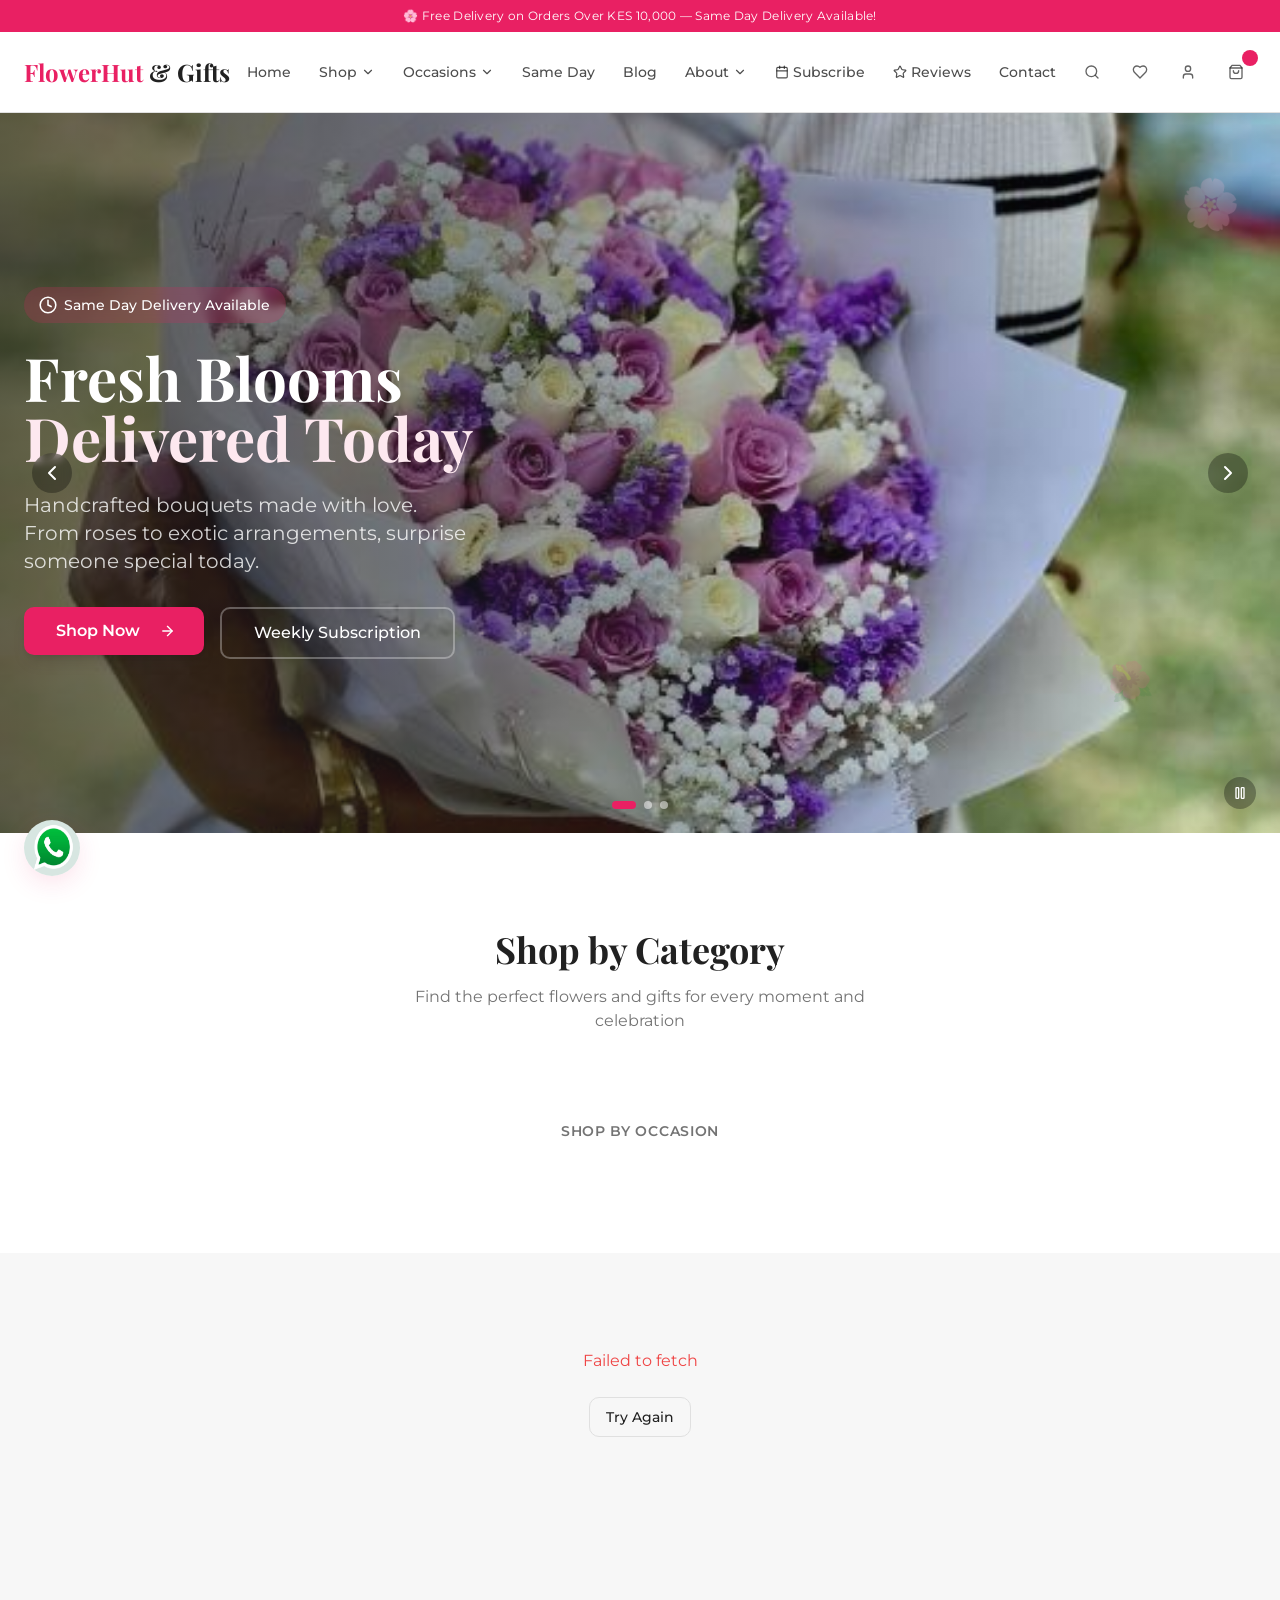
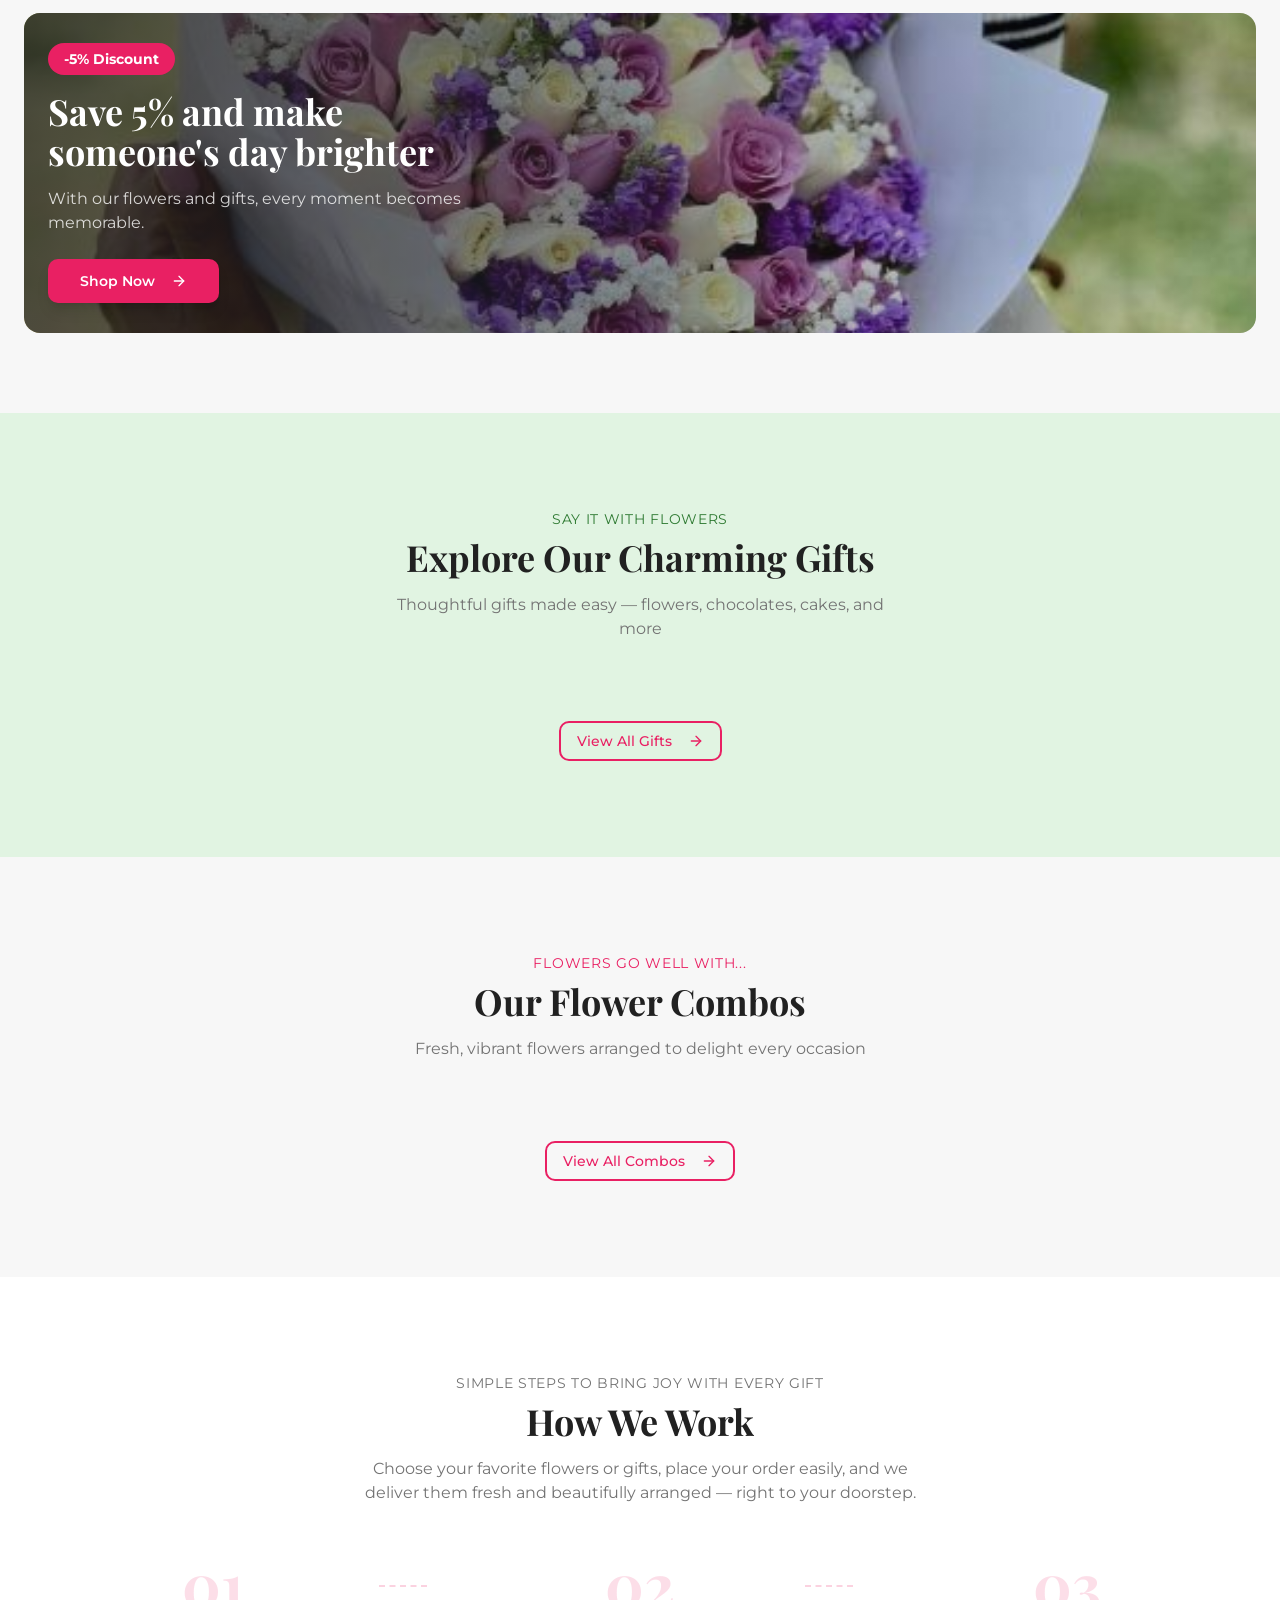
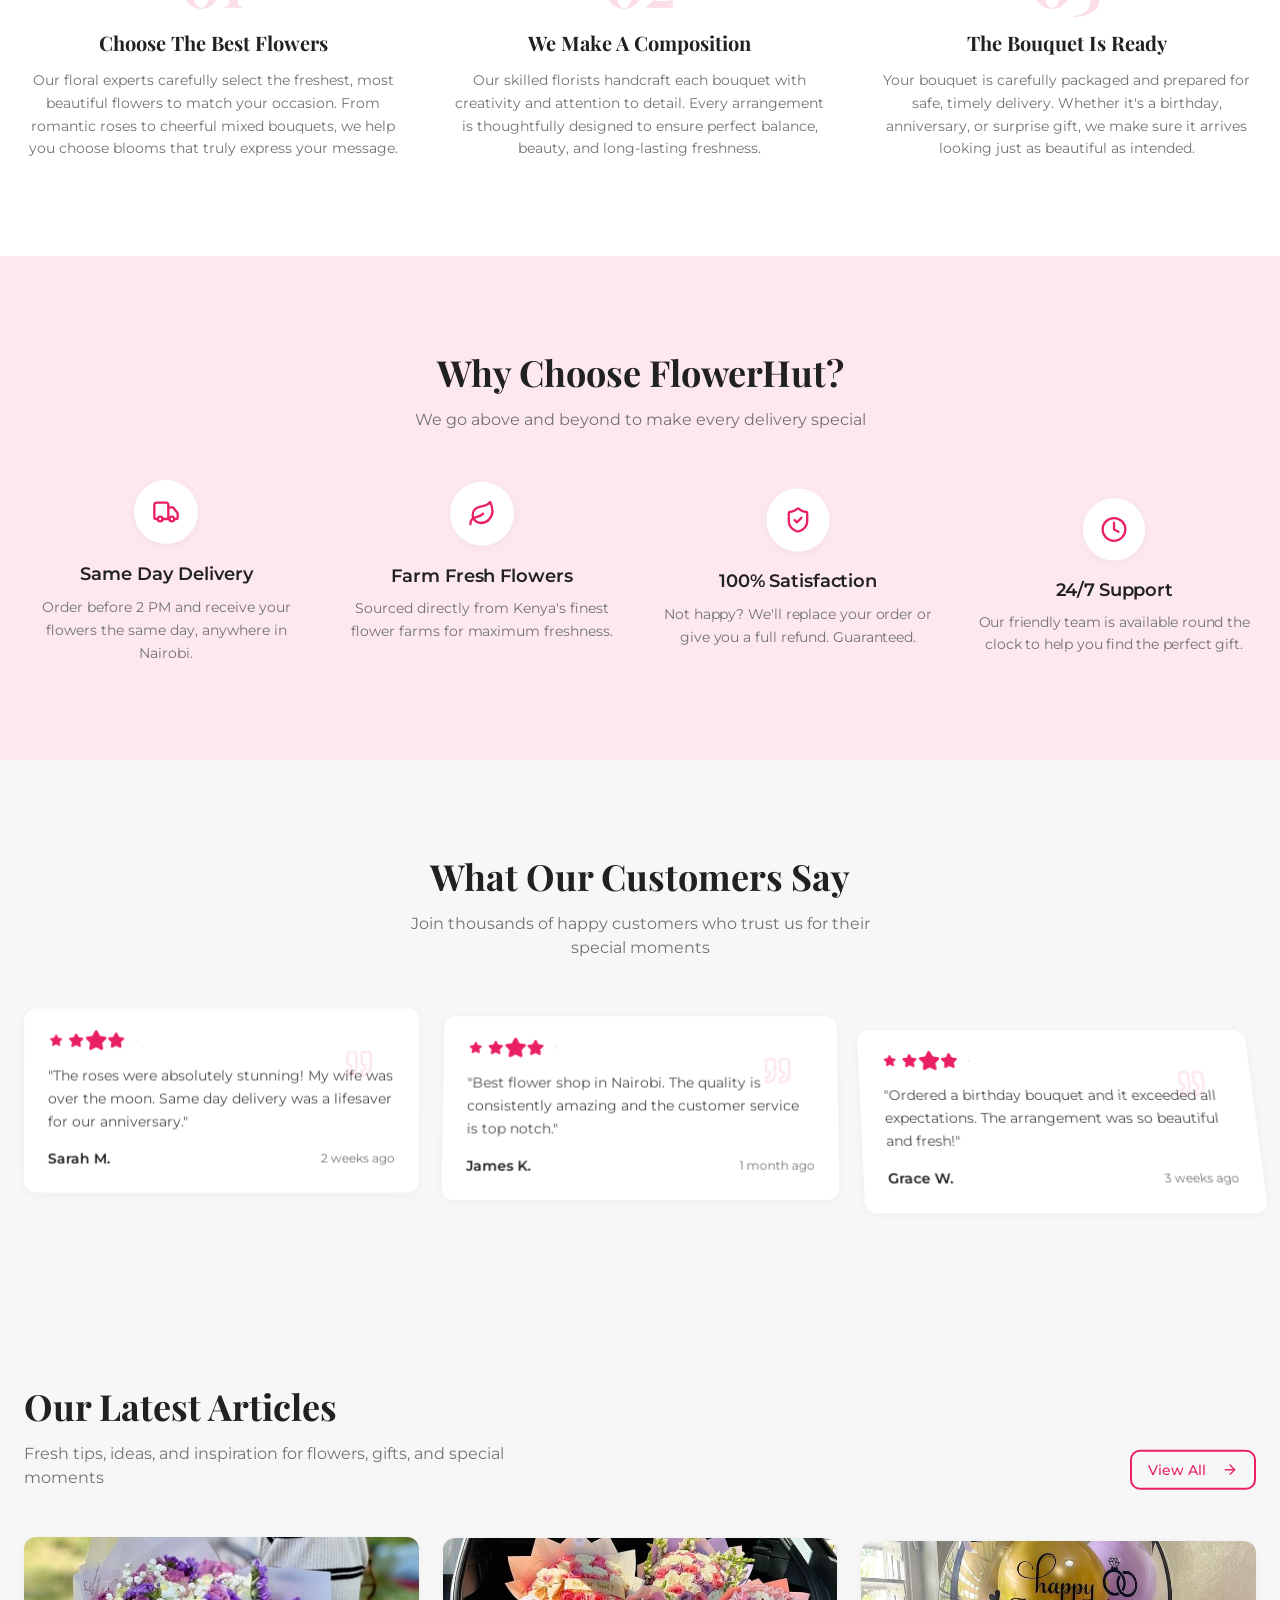
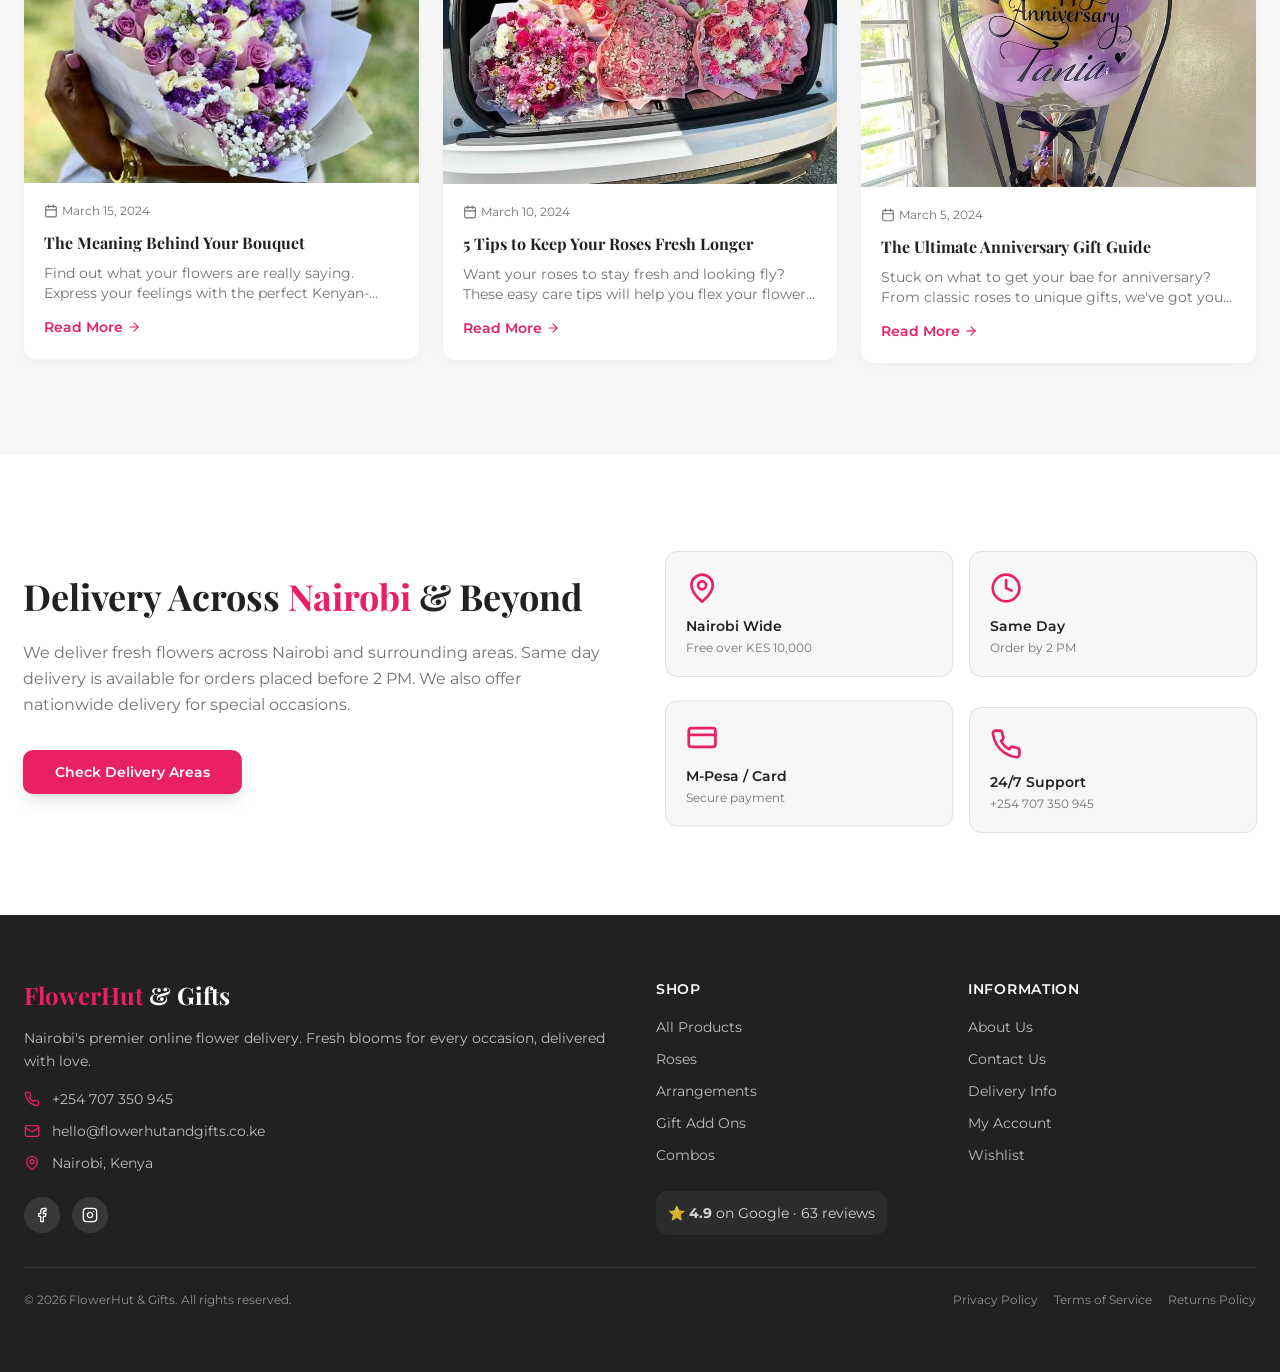
==== commit 5f035894: "Add files via upload" ====
--- a/index.html
+++ b/index.html
@@ -68,8 +68,8 @@
       gtag('js', new Date());
       gtag('config', 'G-KWENGVQHYM');
     </script>
-    <script type="module" crossorigin src="/assets/index-OJS40Zl2.js"></script>
-    <link rel="stylesheet" crossorigin href="/assets/index-GFWR-thN.css">
+    <script type="module" crossorigin src="/assets/index-NffTMXfw.js"></script>
+    <link rel="stylesheet" crossorigin href="/assets/index-DK21JI3L.css">
   </head>
   <body>
     <div id="root"></div>
--- a/assets/index-DK21JI3L.css
+++ b/assets/index-DK21JI3L.css
@@ -0,0 +1 @@
+@import "https://fonts.googleapis.com/css2?family=Playfair+Display:ital,wght@0,400;0,500;0,600;0,700;1,400;1,500&family=Montserrat:wght@300;400;500;600;700&display=swap";*,:before,:after,::backdrop{--tw-border-spacing-x:0;--tw-border-spacing-y:0;--tw-translate-x:0;--tw-translate-y:0;--tw-rotate:0;--tw-skew-x:0;--tw-skew-y:0;--tw-scale-x:1;--tw-scale-y:1;--tw-pan-x: ;--tw-pan-y: ;--tw-pinch-zoom: ;--tw-scroll-snap-strictness:proximity;--tw-gradient-from-position: ;--tw-gradient-via-position: ;--tw-gradient-to-position: ;--tw-ordinal: ;--tw-slashed-zero: ;--tw-numeric-figure: ;--tw-numeric-spacing: ;--tw-numeric-fraction: ;--tw-ring-inset: ;--tw-ring-offset-width:0px;--tw-ring-offset-color:#fff;--tw-ring-color:#3b82f680;--tw-ring-offset-shadow:0 0 #0000;--tw-ring-shadow:0 0 #0000;--tw-shadow:0 0 #0000;--tw-shadow-colored:0 0 #0000;--tw-blur: ;--tw-brightness: ;--tw-contrast: ;--tw-grayscale: ;--tw-hue-rotate: ;--tw-invert: ;--tw-saturate: ;--tw-sepia: ;--tw-drop-shadow: ;--tw-backdrop-blur: ;--tw-backdrop-brightness: ;--tw-backdrop-contrast: ;--tw-backdrop-grayscale: ;--tw-backdrop-hue-rotate: ;--tw-backdrop-invert: ;--tw-backdrop-opacity: ;--tw-backdrop-saturate: ;--tw-backdrop-sepia: ;--tw-contain-size: ;--tw-contain-layout: ;--tw-contain-paint: ;--tw-contain-style: }*,:before,:after{box-sizing:border-box;border:0 solid #e5e7eb}:before,:after{--tw-content:""}html,:host{-webkit-text-size-adjust:100%;tab-size:4;font-feature-settings:normal;font-variation-settings:normal;-webkit-tap-highlight-color:transparent;font-family:ui-sans-serif,system-ui,sans-serif,Apple Color Emoji,Segoe UI Emoji,Segoe UI Symbol,Noto Color Emoji;line-height:1.5}body{line-height:inherit;margin:0}hr{height:0;color:inherit;border-top-width:1px}abbr:where([title]){-webkit-text-decoration:underline dotted;text-decoration:underline dotted}h1,h2,h3,h4,h5,h6{font-size:inherit;font-weight:inherit}a{color:inherit;-webkit-text-decoration:inherit;text-decoration:inherit}b,strong{font-weight:bolder}code,kbd,samp,pre{font-feature-settings:normal;font-variation-settings:normal;font-family:ui-monospace,SFMono-Regular,Menlo,Monaco,Consolas,Liberation Mono,Courier New,monospace;font-size:1em}small{font-size:80%}sub,sup{vertical-align:baseline;font-size:75%;line-height:0;position:relative}sub{bottom:-.25em}sup{top:-.5em}table{text-indent:0;border-color:inherit;border-collapse:collapse}button,input,optgroup,select,textarea{font-feature-settings:inherit;font-variation-settings:inherit;font-family:inherit;font-size:100%;font-weight:inherit;line-height:inherit;letter-spacing:inherit;color:inherit;margin:0;padding:0}button,select{text-transform:none}button,input:where([type=button]),input:where([type=reset]),input:where([type=submit]){-webkit-appearance:button;background-color:#0000;background-image:none}:-moz-focusring{outline:auto}:-moz-ui-invalid{box-shadow:none}progress{vertical-align:baseline}::-webkit-inner-spin-button{height:auto}::-webkit-outer-spin-button{height:auto}[type=search]{-webkit-appearance:textfield;outline-offset:-2px}::-webkit-search-decoration{-webkit-appearance:none}::-webkit-file-upload-button{-webkit-appearance:button;font:inherit}summary{display:list-item}blockquote,dl,dd,h1,h2,h3,h4,h5,h6,hr,figure,p,pre{margin:0}fieldset{margin:0;padding:0}legend{padding:0}ol,ul,menu{margin:0;padding:0;list-style:none}dialog{padding:0}textarea{resize:vertical}input::-moz-placeholder{opacity:1;color:#9ca3af}textarea::-moz-placeholder{opacity:1;color:#9ca3af}input::placeholder,textarea::placeholder{opacity:1;color:#9ca3af}button,[role=button]{cursor:pointer}:disabled{cursor:default}img,svg,video,canvas,audio,iframe,embed,object{vertical-align:middle;display:block}img,video{max-width:100%;height:auto}[hidden]:where(:not([hidden=until-found])){display:none}:root{--background:0 0% 97%;--foreground:0 0% 13%;--card:0 0% 100%;--card-foreground:0 0% 13%;--popover:0 0% 100%;--popover-foreground:0 0% 13%;--primary:340 82% 52%;--primary-foreground:0 0% 100%;--secondary:0 0% 97%;--secondary-foreground:0 0% 13%;--muted:0 0% 93%;--muted-foreground:0 0% 45%;--accent:123 45% 33%;--accent-foreground:0 0% 100%;--destructive:0 84% 60%;--destructive-foreground:0 0% 100%;--border:0 0% 88%;--input:0 0% 88%;--ring:340 82% 52%;--radius:.75rem;--sidebar-background:0 0% 98%;--sidebar-foreground:240 5.3% 26.1%;--sidebar-primary:240 5.9% 10%;--sidebar-primary-foreground:0 0% 98%;--sidebar-accent:240 4.8% 95.9%;--sidebar-accent-foreground:240 5.9% 10%;--sidebar-border:220 13% 91%;--sidebar-ring:217.2 91.2% 59.8%;--primary-light:340 82% 95%;--primary-glow:340 82% 62%;--accent-light:123 45% 92%;--hero-overlay:0 0% 0%;--shadow-soft:0 4px 20px -4px #00000014;--shadow-card:0 2px 12px -2px #0000000f;--shadow-hover:0 8px 30px -6px #e9206333}.dark{--background:0 0% 7%;--foreground:0 0% 95%;--card:0 0% 10%;--card-foreground:0 0% 95%;--popover:0 0% 10%;--popover-foreground:0 0% 95%;--primary:340 82% 55%;--primary-foreground:0 0% 100%;--secondary:0 0% 14%;--secondary-foreground:0 0% 95%;--muted:0 0% 14%;--muted-foreground:0 0% 60%;--accent:123 45% 40%;--accent-foreground:0 0% 100%;--destructive:0 62.8% 30.6%;--destructive-foreground:0 0% 100%;--border:0 0% 18%;--input:0 0% 18%;--ring:340 82% 55%}*{border-color:hsl(var(--border))}body{background-color:hsl(var(--background));color:hsl(var(--foreground));-webkit-font-smoothing:antialiased;-moz-osx-font-smoothing:grayscale;max-width:100vw;font-family:Montserrat,system-ui,sans-serif;overflow-x:hidden}h1,h2,h3,h4,h5,h6{font-family:Playfair Display,Georgia,serif}.container{width:100%;margin-left:auto;margin-right:auto;padding-left:1.5rem;padding-right:1.5rem}@media (width>=1400px){.container{max-width:1400px}}.sr-only{clip:rect(0, 0, 0, 0);white-space:nowrap;border-width:0;width:1px;height:1px;margin:-1px;padding:0;position:absolute;overflow:hidden}.pointer-events-none{pointer-events:none}.pointer-events-auto{pointer-events:auto}.visible{visibility:visible}.invisible{visibility:hidden}.collapse{visibility:collapse}.fixed{position:fixed}.absolute{position:absolute}.relative{position:relative}.sticky{position:sticky}.inset-0{inset:0}.inset-x-0{left:0;right:0}.inset-y-0{top:0;bottom:0}.-bottom-12{bottom:-3rem}.-left-12{left:-3rem}.-right-0\.5{right:-.125rem}.-right-1{right:-.25rem}.-right-12{right:-3rem}.-right-4{right:-1rem}.-top-0\.5{top:-.125rem}.-top-1{top:-.25rem}.-top-12{top:-3rem}.-top-3{top:-.75rem}.bottom-0{bottom:0}.bottom-32{bottom:8rem}.bottom-6{bottom:1.5rem}.bottom-full{bottom:100%}.left-0{left:0}.left-1{left:.25rem}.left-1\/2{left:50%}.left-2{left:.5rem}.left-3{left:.75rem}.left-4{left:1rem}.left-6{left:1.5rem}.left-\[50\%\]{left:50%}.left-full{left:100%}.right-0{right:0}.right-1{right:.25rem}.right-10{right:2.5rem}.right-2{right:.5rem}.right-3{right:.75rem}.right-32{right:8rem}.right-4{right:1rem}.right-6{right:1.5rem}.top-0{top:0}.top-1\.5{top:.375rem}.top-1\/2{top:50%}.top-2{top:.5rem}.top-20{top:5rem}.top-28{top:7rem}.top-3{top:.75rem}.top-3\.5{top:.875rem}.top-4{top:1rem}.top-8{top:2rem}.top-\[1px\]{top:1px}.top-\[50\%\]{top:50%}.top-\[60\%\]{top:60%}.top-full{top:100%}.z-10{z-index:10}.z-20{z-index:20}.z-40{z-index:40}.z-50{z-index:50}.z-\[100\]{z-index:100}.z-\[1\]{z-index:1}.-mx-1{margin-left:-.25rem;margin-right:-.25rem}.mx-2{margin-left:.5rem;margin-right:.5rem}.mx-3\.5{margin-left:.875rem;margin-right:.875rem}.mx-auto{margin-left:auto;margin-right:auto}.my-0\.5{margin-top:.125rem;margin-bottom:.125rem}.my-1{margin-top:.25rem;margin-bottom:.25rem}.my-6{margin-top:1.5rem;margin-bottom:1.5rem}.-ml-4{margin-left:-1rem}.-mt-4{margin-top:-1rem}.mb-1{margin-bottom:.25rem}.mb-1\.5{margin-bottom:.375rem}.mb-12{margin-bottom:3rem}.mb-2{margin-bottom:.5rem}.mb-3{margin-bottom:.75rem}.mb-4{margin-bottom:1rem}.mb-5{margin-bottom:1.25rem}.mb-6{margin-bottom:1.5rem}.mb-8{margin-bottom:2rem}.ml-1{margin-left:.25rem}.ml-2{margin-left:.5rem}.ml-3{margin-left:.75rem}.ml-4{margin-left:1rem}.ml-auto{margin-left:auto}.mr-2{margin-right:.5rem}.mt-0\.5{margin-top:.125rem}.mt-1{margin-top:.25rem}.mt-1\.5{margin-top:.375rem}.mt-10{margin-top:2.5rem}.mt-2{margin-top:.5rem}.mt-24{margin-top:6rem}.mt-3{margin-top:.75rem}.mt-4{margin-top:1rem}.mt-6{margin-top:1.5rem}.mt-8{margin-top:2rem}.mt-auto{margin-top:auto}.line-clamp-1{-webkit-line-clamp:1;-webkit-box-orient:vertical;display:-webkit-box;overflow:hidden}.block{display:block}.inline-block{display:inline-block}.inline{display:inline}.flex{display:flex}.inline-flex{display:inline-flex}.table{display:table}.grid{display:grid}.hidden{display:none}.aspect-\[16\/10\]{aspect-ratio:16/10}.aspect-video{aspect-ratio:16/9}.size-4{width:1rem;height:1rem}.h-1{height:.25rem}.h-1\.5{height:.375rem}.h-10{height:2.5rem}.h-11{height:2.75rem}.h-12{height:3rem}.h-14{height:3.5rem}.h-16{height:4rem}.h-2{height:.5rem}.h-2\.5{height:.625rem}.h-20{height:5rem}.h-24{height:6rem}.h-3{height:.75rem}.h-3\.5{height:.875rem}.h-4{height:1rem}.h-48{height:12rem}.h-5{height:1.25rem}.h-6{height:1.5rem}.h-64{height:16rem}.h-7{height:1.75rem}.h-8{height:2rem}.h-80{height:20rem}.h-9{height:2.25rem}.h-\[1px\]{height:1px}.h-\[var\(--radix-navigation-menu-viewport-height\)\]{height:var(--radix-navigation-menu-viewport-height)}.h-\[var\(--radix-select-trigger-height\)\]{height:var(--radix-select-trigger-height)}.h-auto{height:auto}.h-full{height:100%}.h-px{height:1px}.h-screen{height:100vh}.h-svh{height:100svh}.max-h-60{max-height:15rem}.max-h-96{max-height:24rem}.max-h-\[300px\]{max-height:300px}.max-h-\[70vh\]{max-height:70vh}.max-h-\[80vh\]{max-height:80vh}.max-h-\[85vh\]{max-height:85vh}.max-h-\[calc\(80vh-70px\)\]{max-height:calc(80vh - 70px)}.max-h-screen{max-height:100vh}.min-h-0{min-height:0}.min-h-\[70vh\]{min-height:70vh}.min-h-\[80px\]{min-height:80px}.min-h-screen{min-height:100vh}.min-h-svh{min-height:100svh}.w-0{width:0}.w-1{width:.25rem}.w-10{width:2.5rem}.w-11{width:2.75rem}.w-12{width:3rem}.w-14{width:3.5rem}.w-16{width:4rem}.w-2{width:.5rem}.w-2\.5{width:.625rem}.w-20{width:5rem}.w-24{width:6rem}.w-3{width:.75rem}.w-3\.5{width:.875rem}.w-3\/4{width:75%}.w-4{width:1rem}.w-5{width:1.25rem}.w-6{width:1.5rem}.w-64{width:16rem}.w-7{width:1.75rem}.w-72{width:18rem}.w-8{width:2rem}.w-80{width:20rem}.w-9{width:2.25rem}.w-96{width:24rem}.w-\[--sidebar-width\]{width:var(--sidebar-width)}.w-\[100px\]{width:100px}.w-\[1px\]{width:1px}.w-auto{width:auto}.w-full{width:100%}.w-max{width:max-content}.w-px{width:1px}.min-w-0{min-width:0}.min-w-48{min-width:12rem}.min-w-5{min-width:1.25rem}.min-w-\[12rem\]{min-width:12rem}.min-w-\[200px\]{min-width:200px}.min-w-\[220px\]{min-width:220px}.min-w-\[8rem\]{min-width:8rem}.min-w-\[var\(--radix-select-trigger-width\)\]{min-width:var(--radix-select-trigger-width)}.max-w-2xl{max-width:42rem}.max-w-3xl{max-width:48rem}.max-w-4xl{max-width:56rem}.max-w-6xl{max-width:72rem}.max-w-\[--skeleton-width\]{max-width:var(--skeleton-width)}.max-w-\[150px\]{max-width:150px}.max-w-\[60\%\]{max-width:60%}.max-w-lg{max-width:32rem}.max-w-max{max-width:max-content}.max-w-md{max-width:28rem}.max-w-xl{max-width:36rem}.flex-1{flex:1}.flex-shrink-0,.shrink-0{flex-shrink:0}.grow{flex-grow:1}.grow-0{flex-grow:0}.basis-full{flex-basis:100%}.caption-bottom{caption-side:bottom}.border-collapse{border-collapse:collapse}.-translate-x-1\/2{--tw-translate-x:-50%;transform:translate(var(--tw-translate-x), var(--tw-translate-y)) rotate(var(--tw-rotate)) skewX(var(--tw-skew-x)) skewY(var(--tw-skew-y)) scaleX(var(--tw-scale-x)) scaleY(var(--tw-scale-y))}.-translate-x-px{--tw-translate-x:-1px;transform:translate(var(--tw-translate-x), var(--tw-translate-y)) rotate(var(--tw-rotate)) skewX(var(--tw-skew-x)) skewY(var(--tw-skew-y)) scaleX(var(--tw-scale-x)) scaleY(var(--tw-scale-y))}.-translate-y-1\/2{--tw-translate-y:-50%;transform:translate(var(--tw-translate-x), var(--tw-translate-y)) rotate(var(--tw-rotate)) skewX(var(--tw-skew-x)) skewY(var(--tw-skew-y)) scaleX(var(--tw-scale-x)) scaleY(var(--tw-scale-y))}.translate-x-\[-50\%\]{--tw-translate-x:-50%;transform:translate(var(--tw-translate-x), var(--tw-translate-y)) rotate(var(--tw-rotate)) skewX(var(--tw-skew-x)) skewY(var(--tw-skew-y)) scaleX(var(--tw-scale-x)) scaleY(var(--tw-scale-y))}.translate-x-px{--tw-translate-x:1px;transform:translate(var(--tw-translate-x), var(--tw-translate-y)) rotate(var(--tw-rotate)) skewX(var(--tw-skew-x)) skewY(var(--tw-skew-y)) scaleX(var(--tw-scale-x)) scaleY(var(--tw-scale-y))}.translate-y-\[-50\%\]{--tw-translate-y:-50%;transform:translate(var(--tw-translate-x), var(--tw-translate-y)) rotate(var(--tw-rotate)) skewX(var(--tw-skew-x)) skewY(var(--tw-skew-y)) scaleX(var(--tw-scale-x)) scaleY(var(--tw-scale-y))}.rotate-180{--tw-rotate:180deg;transform:translate(var(--tw-translate-x), var(--tw-translate-y)) rotate(var(--tw-rotate)) skewX(var(--tw-skew-x)) skewY(var(--tw-skew-y)) scaleX(var(--tw-scale-x)) scaleY(var(--tw-scale-y))}.rotate-45{--tw-rotate:45deg;transform:translate(var(--tw-translate-x), var(--tw-translate-y)) rotate(var(--tw-rotate)) skewX(var(--tw-skew-x)) skewY(var(--tw-skew-y)) scaleX(var(--tw-scale-x)) scaleY(var(--tw-scale-y))}.rotate-90{--tw-rotate:90deg;transform:translate(var(--tw-translate-x), var(--tw-translate-y)) rotate(var(--tw-rotate)) skewX(var(--tw-skew-x)) skewY(var(--tw-skew-y)) scaleX(var(--tw-scale-x)) scaleY(var(--tw-scale-y))}.scale-105{--tw-scale-x:1.05;--tw-scale-y:1.05;transform:translate(var(--tw-translate-x), var(--tw-translate-y)) rotate(var(--tw-rotate)) skewX(var(--tw-skew-x)) skewY(var(--tw-skew-y)) scaleX(var(--tw-scale-x)) scaleY(var(--tw-scale-y))}.transform{transform:translate(var(--tw-translate-x), var(--tw-translate-y)) rotate(var(--tw-rotate)) skewX(var(--tw-skew-x)) skewY(var(--tw-skew-y)) scaleX(var(--tw-scale-x)) scaleY(var(--tw-scale-y))}@keyframes pulse{50%{opacity:.5}}.animate-pulse{animation:2s cubic-bezier(.4,0,.6,1) infinite pulse}@keyframes spin{to{transform:rotate(360deg)}}.animate-spin{animation:1s linear infinite spin}.cursor-default{cursor:default}.cursor-pointer{cursor:pointer}.touch-none{touch-action:none}.select-none{-webkit-user-select:none;user-select:none}.resize-none{resize:none}.list-inside{list-style-position:inside}.list-disc{list-style-type:disc}.list-none{list-style-type:none}.grid-cols-1{grid-template-columns:repeat(1,minmax(0,1fr))}.grid-cols-2{grid-template-columns:repeat(2,minmax(0,1fr))}.grid-cols-3{grid-template-columns:repeat(3,minmax(0,1fr))}.grid-cols-4{grid-template-columns:repeat(4,minmax(0,1fr))}.flex-row{flex-direction:row}.flex-col{flex-direction:column}.flex-col-reverse{flex-direction:column-reverse}.flex-wrap{flex-wrap:wrap}.items-start{align-items:flex-start}.items-end{align-items:flex-end}.items-center{align-items:center}.items-stretch{align-items:stretch}.justify-end{justify-content:flex-end}.justify-center{justify-content:center}.justify-between{justify-content:space-between}.gap-0\.5{gap:.125rem}.gap-1{gap:.25rem}.gap-1\.5{gap:.375rem}.gap-12{gap:3rem}.gap-2{gap:.5rem}.gap-3{gap:.75rem}.gap-4{gap:1rem}.gap-5{gap:1.25rem}.gap-6{gap:1.5rem}.gap-7{gap:1.75rem}.gap-8{gap:2rem}.space-x-1>:not([hidden])~:not([hidden]){--tw-space-x-reverse:0;margin-right:calc(.25rem * var(--tw-space-x-reverse));margin-left:calc(.25rem * calc(1 - var(--tw-space-x-reverse)))}.space-x-4>:not([hidden])~:not([hidden]){--tw-space-x-reverse:0;margin-right:calc(1rem * var(--tw-space-x-reverse));margin-left:calc(1rem * calc(1 - var(--tw-space-x-reverse)))}.space-y-0\.5>:not([hidden])~:not([hidden]){--tw-space-y-reverse:0;margin-top:calc(.125rem * calc(1 - var(--tw-space-y-reverse)));margin-bottom:calc(.125rem * var(--tw-space-y-reverse))}.space-y-1>:not([hidden])~:not([hidden]){--tw-space-y-reverse:0;margin-top:calc(.25rem * calc(1 - var(--tw-space-y-reverse)));margin-bottom:calc(.25rem * var(--tw-space-y-reverse))}.space-y-1\.5>:not([hidden])~:not([hidden]){--tw-space-y-reverse:0;margin-top:calc(.375rem * calc(1 - var(--tw-space-y-reverse)));margin-bottom:calc(.375rem * var(--tw-space-y-reverse))}.space-y-12>:not([hidden])~:not([hidden]){--tw-space-y-reverse:0;margin-top:calc(3rem * calc(1 - var(--tw-space-y-reverse)));margin-bottom:calc(3rem * var(--tw-space-y-reverse))}.space-y-2>:not([hidden])~:not([hidden]){--tw-space-y-reverse:0;margin-top:calc(.5rem * calc(1 - var(--tw-space-y-reverse)));margin-bottom:calc(.5rem * var(--tw-space-y-reverse))}.space-y-3>:not([hidden])~:not([hidden]){--tw-space-y-reverse:0;margin-top:calc(.75rem * calc(1 - var(--tw-space-y-reverse)));margin-bottom:calc(.75rem * var(--tw-space-y-reverse))}.space-y-4>:not([hidden])~:not([hidden]){--tw-space-y-reverse:0;margin-top:calc(1rem * calc(1 - var(--tw-space-y-reverse)));margin-bottom:calc(1rem * var(--tw-space-y-reverse))}.space-y-5>:not([hidden])~:not([hidden]){--tw-space-y-reverse:0;margin-top:calc(1.25rem * calc(1 - var(--tw-space-y-reverse)));margin-bottom:calc(1.25rem * var(--tw-space-y-reverse))}.space-y-6>:not([hidden])~:not([hidden]){--tw-space-y-reverse:0;margin-top:calc(1.5rem * calc(1 - var(--tw-space-y-reverse)));margin-bottom:calc(1.5rem * var(--tw-space-y-reverse))}.divide-y>:not([hidden])~:not([hidden]){--tw-divide-y-reverse:0;border-top-width:calc(1px * calc(1 - var(--tw-divide-y-reverse)));border-bottom-width:calc(1px * var(--tw-divide-y-reverse))}.divide-gray-50>:not([hidden])~:not([hidden]){--tw-divide-opacity:1;border-color:rgb(249 250 251/var(--tw-divide-opacity,1))}.self-start{align-self:flex-start}.overflow-auto{overflow:auto}.overflow-hidden{overflow:hidden}.overflow-x-auto{overflow-x:auto}.overflow-y-auto{overflow-y:auto}.overflow-x-hidden{overflow-x:hidden}.truncate{text-overflow:ellipsis;white-space:nowrap;overflow:hidden}.whitespace-nowrap{white-space:nowrap}.break-words{overflow-wrap:break-word}.break-all{word-break:break-all}.rounded{border-radius:.25rem}.rounded-2xl{border-radius:1rem}.rounded-3xl{border-radius:1.5rem}.rounded-\[2px\]{border-radius:2px}.rounded-\[inherit\]{border-radius:inherit}.rounded-full{border-radius:9999px}.rounded-lg{border-radius:var(--radius)}.rounded-md{border-radius:calc(var(--radius) - 2px)}.rounded-sm{border-radius:calc(var(--radius) - 4px)}.rounded-xl{border-radius:.75rem}.rounded-l-lg{border-top-left-radius:var(--radius);border-bottom-left-radius:var(--radius)}.rounded-r-lg{border-top-right-radius:var(--radius);border-bottom-right-radius:var(--radius)}.rounded-t-\[10px\]{border-top-left-radius:10px;border-top-right-radius:10px}.rounded-t-lg{border-top-left-radius:var(--radius);border-top-right-radius:var(--radius)}.rounded-tl-sm{border-top-left-radius:calc(var(--radius) - 4px)}.border{border-width:1px}.border-2{border-width:2px}.border-\[1\.5px\]{border-width:1.5px}.border-y{border-top-width:1px;border-bottom-width:1px}.border-b{border-bottom-width:1px}.border-b-2{border-bottom-width:2px}.border-l{border-left-width:1px}.border-r{border-right-width:1px}.border-t{border-top-width:1px}.border-t-2{border-top-width:2px}.border-dashed{border-style:dashed}.border-\[--color-border\]{border-color:var(--color-border)}.border-amber-200{--tw-border-opacity:1;border-color:rgb(253 230 138/var(--tw-border-opacity,1))}.border-blue-200{--tw-border-opacity:1;border-color:rgb(191 219 254/var(--tw-border-opacity,1))}.border-border{border-color:hsl(var(--border))}.border-border\/50{border-color:hsl(var(--border) / .5)}.border-destructive{border-color:hsl(var(--destructive))}.border-destructive\/50{border-color:hsl(var(--destructive) / .5)}.border-gray-100{--tw-border-opacity:1;border-color:rgb(243 244 246/var(--tw-border-opacity,1))}.border-gray-200{--tw-border-opacity:1;border-color:rgb(229 231 235/var(--tw-border-opacity,1))}.border-gray-300{--tw-border-opacity:1;border-color:rgb(209 213 219/var(--tw-border-opacity,1))}.border-gray-50{--tw-border-opacity:1;border-color:rgb(249 250 251/var(--tw-border-opacity,1))}.border-green-200{--tw-border-opacity:1;border-color:rgb(187 247 208/var(--tw-border-opacity,1))}.border-green-600{--tw-border-opacity:1;border-color:rgb(22 163 74/var(--tw-border-opacity,1))}.border-input{border-color:hsl(var(--input))}.border-primary{border-color:hsl(var(--primary))}.border-primary-foreground\/10{border-color:hsl(var(--primary-foreground) / .1)}.border-primary-foreground\/30{border-color:hsl(var(--primary-foreground) / .3)}.border-primary\/20{border-color:hsl(var(--primary) / .2)}.border-red-500{--tw-border-opacity:1;border-color:rgb(239 68 68/var(--tw-border-opacity,1))}.border-rose-100{--tw-border-opacity:1;border-color:rgb(255 228 230/var(--tw-border-opacity,1))}.border-rose-500{--tw-border-opacity:1;border-color:rgb(244 63 94/var(--tw-border-opacity,1))}.border-sidebar-border{border-color:hsl(var(--sidebar-border))}.border-transparent{border-color:#0000}.border-l-transparent{border-left-color:#0000}.border-t-transparent{border-top-color:#0000}.bg-\[--color-bg\]{background-color:var(--color-bg)}.bg-accent{background-color:hsl(var(--accent))}.bg-accent-light{background-color:hsl(var(--accent-light))}.bg-amber-100{--tw-bg-opacity:1;background-color:rgb(254 243 199/var(--tw-bg-opacity,1))}.bg-amber-400{--tw-bg-opacity:1;background-color:rgb(251 191 36/var(--tw-bg-opacity,1))}.bg-amber-50{--tw-bg-opacity:1;background-color:rgb(255 251 235/var(--tw-bg-opacity,1))}.bg-amber-500{--tw-bg-opacity:1;background-color:rgb(245 158 11/var(--tw-bg-opacity,1))}.bg-background{background-color:hsl(var(--background))}.bg-black\/30{background-color:#0000004d}.bg-black\/50{background-color:#00000080}.bg-black\/80{background-color:#000c}.bg-blue-100{--tw-bg-opacity:1;background-color:rgb(219 234 254/var(--tw-bg-opacity,1))}.bg-blue-50{--tw-bg-opacity:1;background-color:rgb(239 246 255/var(--tw-bg-opacity,1))}.bg-blue-500{--tw-bg-opacity:1;background-color:rgb(59 130 246/var(--tw-bg-opacity,1))}.bg-blue-600{--tw-bg-opacity:1;background-color:rgb(37 99 235/var(--tw-bg-opacity,1))}.bg-border{background-color:hsl(var(--border))}.bg-card{background-color:hsl(var(--card))}.bg-card\/80{background-color:hsl(var(--card) / .8)}.bg-card\/95{background-color:hsl(var(--card) / .95)}.bg-cyan-100{--tw-bg-opacity:1;background-color:rgb(207 250 254/var(--tw-bg-opacity,1))}.bg-destructive{background-color:hsl(var(--destructive))}.bg-destructive\/10{background-color:hsl(var(--destructive) / .1)}.bg-emerald-100{--tw-bg-opacity:1;background-color:rgb(209 250 229/var(--tw-bg-opacity,1))}.bg-emerald-400{--tw-bg-opacity:1;background-color:rgb(52 211 153/var(--tw-bg-opacity,1))}.bg-emerald-500{--tw-bg-opacity:1;background-color:rgb(16 185 129/var(--tw-bg-opacity,1))}.bg-foreground{background-color:hsl(var(--foreground))}.bg-foreground\/40{background-color:hsl(var(--foreground) / .4)}.bg-foreground\/60{background-color:hsl(var(--foreground) / .6)}.bg-gray-100{--tw-bg-opacity:1;background-color:rgb(243 244 246/var(--tw-bg-opacity,1))}.bg-gray-200{--tw-bg-opacity:1;background-color:rgb(229 231 235/var(--tw-bg-opacity,1))}.bg-gray-50{--tw-bg-opacity:1;background-color:rgb(249 250 251/var(--tw-bg-opacity,1))}.bg-gray-900{--tw-bg-opacity:1;background-color:rgb(17 24 39/var(--tw-bg-opacity,1))}.bg-green-100{--tw-bg-opacity:1;background-color:rgb(220 252 231/var(--tw-bg-opacity,1))}.bg-green-50{--tw-bg-opacity:1;background-color:rgb(240 253 244/var(--tw-bg-opacity,1))}.bg-green-500{--tw-bg-opacity:1;background-color:rgb(34 197 94/var(--tw-bg-opacity,1))}.bg-muted{background-color:hsl(var(--muted))}.bg-muted\/30{background-color:hsl(var(--muted) / .3)}.bg-muted\/50{background-color:hsl(var(--muted) / .5)}.bg-pink-50{--tw-bg-opacity:1;background-color:rgb(253 242 248/var(--tw-bg-opacity,1))}.bg-popover{background-color:hsl(var(--popover))}.bg-primary{background-color:hsl(var(--primary))}.bg-primary-foreground\/10{background-color:hsl(var(--primary-foreground) / .1)}.bg-primary-foreground\/5{background-color:hsl(var(--primary-foreground) / .05)}.bg-primary-light{background-color:hsl(var(--primary-light))}.bg-primary\/20{background-color:hsl(var(--primary) / .2)}.bg-primary\/5{background-color:hsl(var(--primary) / .05)}.bg-purple-100{--tw-bg-opacity:1;background-color:rgb(243 232 255/var(--tw-bg-opacity,1))}.bg-red-100{--tw-bg-opacity:1;background-color:rgb(254 226 226/var(--tw-bg-opacity,1))}.bg-red-200{--tw-bg-opacity:1;background-color:rgb(254 202 202/var(--tw-bg-opacity,1))}.bg-red-50{--tw-bg-opacity:1;background-color:rgb(254 242 242/var(--tw-bg-opacity,1))}.bg-red-500{--tw-bg-opacity:1;background-color:rgb(239 68 68/var(--tw-bg-opacity,1))}.bg-rose-100{--tw-bg-opacity:1;background-color:rgb(255 228 230/var(--tw-bg-opacity,1))}.bg-rose-50{--tw-bg-opacity:1;background-color:rgb(255 241 242/var(--tw-bg-opacity,1))}.bg-rose-500{--tw-bg-opacity:1;background-color:rgb(244 63 94/var(--tw-bg-opacity,1))}.bg-secondary{background-color:hsl(var(--secondary))}.bg-sidebar{background-color:hsl(var(--sidebar-background))}.bg-sidebar-border{background-color:hsl(var(--sidebar-border))}.bg-transparent{background-color:#0000}.bg-white{--tw-bg-opacity:1;background-color:rgb(255 255 255/var(--tw-bg-opacity,1))}.bg-white\/20{background-color:#fff3}.bg-white\/50{background-color:#ffffff80}.bg-yellow-100{--tw-bg-opacity:1;background-color:rgb(254 249 195/var(--tw-bg-opacity,1))}.bg-yellow-50{--tw-bg-opacity:1;background-color:rgb(254 252 232/var(--tw-bg-opacity,1))}.bg-gradient-to-br{background-image:linear-gradient(to bottom right, var(--tw-gradient-stops))}.bg-gradient-to-r{background-image:linear-gradient(to right, var(--tw-gradient-stops))}.bg-gradient-to-t{background-image:linear-gradient(to top, var(--tw-gradient-stops))}.from-amber-400{--tw-gradient-from:#fbbf24 var(--tw-gradient-from-position);--tw-gradient-to:#fbbf2400 var(--tw-gradient-to-position);--tw-gradient-stops:var(--tw-gradient-from), var(--tw-gradient-to)}.from-blue-400{--tw-gradient-from:#60a5fa var(--tw-gradient-from-position);--tw-gradient-to:#60a5fa00 var(--tw-gradient-to-position);--tw-gradient-stops:var(--tw-gradient-from), var(--tw-gradient-to)}.from-blue-50{--tw-gradient-from:#eff6ff var(--tw-gradient-from-position);--tw-gradient-to:#eff6ff00 var(--tw-gradient-to-position);--tw-gradient-stops:var(--tw-gradient-from), var(--tw-gradient-to)}.from-emerald-400{--tw-gradient-from:#34d399 var(--tw-gradient-from-position);--tw-gradient-to:#34d39900 var(--tw-gradient-to-position);--tw-gradient-stops:var(--tw-gradient-from), var(--tw-gradient-to)}.from-foreground\/70{--tw-gradient-from:hsl(var(--foreground) / .7) var(--tw-gradient-from-position);--tw-gradient-to:hsl(var(--foreground) / 0) var(--tw-gradient-to-position);--tw-gradient-stops:var(--tw-gradient-from), var(--tw-gradient-to)}.from-foreground\/80{--tw-gradient-from:hsl(var(--foreground) / .8) var(--tw-gradient-from-position);--tw-gradient-to:hsl(var(--foreground) / 0) var(--tw-gradient-to-position);--tw-gradient-stops:var(--tw-gradient-from), var(--tw-gradient-to)}.from-green-400{--tw-gradient-from:#4ade80 var(--tw-gradient-from-position);--tw-gradient-to:#4ade8000 var(--tw-gradient-to-position);--tw-gradient-stops:var(--tw-gradient-from), var(--tw-gradient-to)}.from-green-50{--tw-gradient-from:#f0fdf4 var(--tw-gradient-from-position);--tw-gradient-to:#f0fdf400 var(--tw-gradient-to-position);--tw-gradient-stops:var(--tw-gradient-from), var(--tw-gradient-to)}.from-orange-400{--tw-gradient-from:#fb923c var(--tw-gradient-from-position);--tw-gradient-to:#fb923c00 var(--tw-gradient-to-position);--tw-gradient-stops:var(--tw-gradient-from), var(--tw-gradient-to)}.from-primary-light{--tw-gradient-from:hsl(var(--primary-light)) var(--tw-gradient-from-position);--tw-gradient-to:hsl(var(--primary-light) / 0) var(--tw-gradient-to-position);--tw-gradient-stops:var(--tw-gradient-from), var(--tw-gradient-to)}.from-red-400{--tw-gradient-from:#f87171 var(--tw-gradient-from-position);--tw-gradient-to:#f8717100 var(--tw-gradient-to-position);--tw-gradient-stops:var(--tw-gradient-from), var(--tw-gradient-to)}.from-rose-400{--tw-gradient-from:#fb7185 var(--tw-gradient-from-position);--tw-gradient-to:#fb718500 var(--tw-gradient-to-position);--tw-gradient-stops:var(--tw-gradient-from), var(--tw-gradient-to)}.from-rose-50{--tw-gradient-from:#fff1f2 var(--tw-gradient-from-position);--tw-gradient-to:#fff1f200 var(--tw-gradient-to-position);--tw-gradient-stops:var(--tw-gradient-from), var(--tw-gradient-to)}.from-rose-500{--tw-gradient-from:#f43f5e var(--tw-gradient-from-position);--tw-gradient-to:#f43f5e00 var(--tw-gradient-to-position);--tw-gradient-stops:var(--tw-gradient-from), var(--tw-gradient-to)}.from-yellow-400{--tw-gradient-from:#facc15 var(--tw-gradient-from-position);--tw-gradient-to:#facc1500 var(--tw-gradient-to-position);--tw-gradient-stops:var(--tw-gradient-from), var(--tw-gradient-to)}.via-foreground\/40{--tw-gradient-to:hsl(var(--foreground) / 0) var(--tw-gradient-to-position);--tw-gradient-stops:var(--tw-gradient-from), hsl(var(--foreground) / .4) var(--tw-gradient-via-position), var(--tw-gradient-to)}.via-foreground\/50{--tw-gradient-to:hsl(var(--foreground) / 0) var(--tw-gradient-to-position);--tw-gradient-stops:var(--tw-gradient-from), hsl(var(--foreground) / .5) var(--tw-gradient-via-position), var(--tw-gradient-to)}.via-pink-50{--tw-gradient-to:#fdf2f800 var(--tw-gradient-to-position);--tw-gradient-stops:var(--tw-gradient-from), #fdf2f8 var(--tw-gradient-via-position), var(--tw-gradient-to)}.via-primary-light\/50{--tw-gradient-to:hsl(var(--primary-light) / 0) var(--tw-gradient-to-position);--tw-gradient-stops:var(--tw-gradient-from), hsl(var(--primary-light) / .5) var(--tw-gradient-via-position), var(--tw-gradient-to)}.to-amber-500{--tw-gradient-to:#f59e0b var(--tw-gradient-to-position)}.to-background{--tw-gradient-to:hsl(var(--background)) var(--tw-gradient-to-position)}.to-blue-600{--tw-gradient-to:#2563eb var(--tw-gradient-to-position)}.to-emerald-50{--tw-gradient-to:#ecfdf5 var(--tw-gradient-to-position)}.to-green-600{--tw-gradient-to:#16a34a var(--tw-gradient-to-position)}.to-indigo-50{--tw-gradient-to:#eef2ff var(--tw-gradient-to-position)}.to-indigo-500{--tw-gradient-to:#6366f1 var(--tw-gradient-to-position)}.to-orange-50{--tw-gradient-to:#fff7ed var(--tw-gradient-to-position)}.to-pink-400{--tw-gradient-to:#f472b6 var(--tw-gradient-to-position)}.to-pink-600{--tw-gradient-to:#db2777 var(--tw-gradient-to-position)}.to-red-600{--tw-gradient-to:#dc2626 var(--tw-gradient-to-position)}.to-rose-600{--tw-gradient-to:#e11d48 var(--tw-gradient-to-position)}.to-transparent{--tw-gradient-to:transparent var(--tw-gradient-to-position)}.to-yellow-500{--tw-gradient-to:#eab308 var(--tw-gradient-to-position)}.to-yellow-600{--tw-gradient-to:#ca8a04 var(--tw-gradient-to-position)}.fill-amber-400{fill:#fbbf24}.fill-current{fill:currentColor}.fill-muted{fill:hsl(var(--muted))}.fill-primary{fill:hsl(var(--primary))}.fill-primary\/50{fill:hsl(var(--primary) / .5)}.object-cover{-o-object-fit:cover;object-fit:cover}.p-0{padding:0}.p-1{padding:.25rem}.p-1\.5{padding:.375rem}.p-12{padding:3rem}.p-2{padding:.5rem}.p-2\.5{padding:.625rem}.p-3{padding:.75rem}.p-4{padding:1rem}.p-5{padding:1.25rem}.p-6{padding:1.5rem}.p-8{padding:2rem}.p-\[1px\]{padding:1px}.px-1{padding-left:.25rem;padding-right:.25rem}.px-1\.5{padding-left:.375rem;padding-right:.375rem}.px-2{padding-left:.5rem;padding-right:.5rem}.px-2\.5{padding-left:.625rem;padding-right:.625rem}.px-3{padding-left:.75rem;padding-right:.75rem}.px-4{padding-left:1rem;padding-right:1rem}.px-5{padding-left:1.25rem;padding-right:1.25rem}.px-6{padding-left:1.5rem;padding-right:1.5rem}.px-8{padding-left:2rem;padding-right:2rem}.py-0\.5{padding-top:.125rem;padding-bottom:.125rem}.py-1{padding-top:.25rem;padding-bottom:.25rem}.py-1\.5{padding-top:.375rem;padding-bottom:.375rem}.py-10{padding-top:2.5rem;padding-bottom:2.5rem}.py-12{padding-top:3rem;padding-bottom:3rem}.py-16{padding-top:4rem;padding-bottom:4rem}.py-2{padding-top:.5rem;padding-bottom:.5rem}.py-2\.5{padding-top:.625rem;padding-bottom:.625rem}.py-20{padding-top:5rem;padding-bottom:5rem}.py-24{padding-top:6rem;padding-bottom:6rem}.py-3{padding-top:.75rem;padding-bottom:.75rem}.py-3\.5{padding-top:.875rem;padding-bottom:.875rem}.py-4{padding-top:1rem;padding-bottom:1rem}.py-6{padding-top:1.5rem;padding-bottom:1.5rem}.py-8{padding-top:2rem;padding-bottom:2rem}.pb-16{padding-bottom:4rem}.pb-3{padding-bottom:.75rem}.pb-4{padding-bottom:1rem}.pl-10{padding-left:2.5rem}.pl-2\.5{padding-left:.625rem}.pl-4{padding-left:1rem}.pl-8{padding-left:2rem}.pl-9{padding-left:2.25rem}.pr-10{padding-right:2.5rem}.pr-11{padding-right:2.75rem}.pr-2{padding-right:.5rem}.pr-2\.5{padding-right:.625rem}.pr-4{padding-right:1rem}.pr-8{padding-right:2rem}.pt-0{padding-top:0}.pt-1{padding-top:.25rem}.pt-2{padding-top:.5rem}.pt-3{padding-top:.75rem}.pt-4{padding-top:1rem}.pt-6{padding-top:1.5rem}.text-left{text-align:left}.text-center{text-align:center}.text-right{text-align:right}.align-middle{vertical-align:middle}.font-body{font-family:Montserrat,system-ui,sans-serif}.font-display{font-family:Playfair Display,Georgia,serif}.font-mono{font-family:ui-monospace,SFMono-Regular,Menlo,Monaco,Consolas,Liberation Mono,Courier New,monospace}.text-2xl{font-size:1.5rem;line-height:2rem}.text-3xl{font-size:1.875rem;line-height:2.25rem}.text-4xl{font-size:2.25rem;line-height:2.5rem}.text-5xl{font-size:3rem;line-height:1}.text-6xl{font-size:3.75rem;line-height:1}.text-\[0\.8rem\]{font-size:.8rem}.text-\[10px\]{font-size:10px}.text-base{font-size:1rem;line-height:1.5rem}.text-lg{font-size:1.125rem;line-height:1.75rem}.text-sm{font-size:.875rem;line-height:1.25rem}.text-xl{font-size:1.25rem;line-height:1.75rem}.text-xs{font-size:.75rem;line-height:1rem}.font-bold{font-weight:700}.font-medium{font-weight:500}.font-normal{font-weight:400}.font-semibold{font-weight:600}.uppercase{text-transform:uppercase}.capitalize{text-transform:capitalize}.normal-case{text-transform:none}.italic{font-style:italic}.tabular-nums{--tw-numeric-spacing:tabular-nums;font-variant-numeric:var(--tw-ordinal) var(--tw-slashed-zero) var(--tw-numeric-figure) var(--tw-numeric-spacing) var(--tw-numeric-fraction)}.leading-none{line-height:1}.leading-relaxed{line-height:1.625}.leading-tight{line-height:1.25}.tracking-tight{letter-spacing:-.025em}.tracking-wide{letter-spacing:.025em}.tracking-wider{letter-spacing:.05em}.tracking-widest{letter-spacing:.1em}.text-accent{color:hsl(var(--accent))}.text-accent-foreground{color:hsl(var(--accent-foreground))}.text-amber-400{--tw-text-opacity:1;color:rgb(251 191 36/var(--tw-text-opacity,1))}.text-amber-600{--tw-text-opacity:1;color:rgb(217 119 6/var(--tw-text-opacity,1))}.text-amber-700{--tw-text-opacity:1;color:rgb(180 83 9/var(--tw-text-opacity,1))}.text-amber-800{--tw-text-opacity:1;color:rgb(146 64 14/var(--tw-text-opacity,1))}.text-blue-500{--tw-text-opacity:1;color:rgb(59 130 246/var(--tw-text-opacity,1))}.text-blue-600{--tw-text-opacity:1;color:rgb(37 99 235/var(--tw-text-opacity,1))}.text-blue-700{--tw-text-opacity:1;color:rgb(29 78 216/var(--tw-text-opacity,1))}.text-blue-800{--tw-text-opacity:1;color:rgb(30 64 175/var(--tw-text-opacity,1))}.text-card-foreground{color:hsl(var(--card-foreground))}.text-current{color:currentColor}.text-cyan-800{--tw-text-opacity:1;color:rgb(21 94 117/var(--tw-text-opacity,1))}.text-destructive{color:hsl(var(--destructive))}.text-destructive-foreground{color:hsl(var(--destructive-foreground))}.text-emerald-800{--tw-text-opacity:1;color:rgb(6 95 70/var(--tw-text-opacity,1))}.text-foreground{color:hsl(var(--foreground))}.text-foreground\/50{color:hsl(var(--foreground) / .5)}.text-foreground\/60{color:hsl(var(--foreground) / .6)}.text-foreground\/70{color:hsl(var(--foreground) / .7)}.text-foreground\/80{color:hsl(var(--foreground) / .8)}.text-gray-300{--tw-text-opacity:1;color:rgb(209 213 219/var(--tw-text-opacity,1))}.text-gray-400{--tw-text-opacity:1;color:rgb(156 163 175/var(--tw-text-opacity,1))}.text-gray-500{--tw-text-opacity:1;color:rgb(107 114 128/var(--tw-text-opacity,1))}.text-gray-600{--tw-text-opacity:1;color:rgb(75 85 99/var(--tw-text-opacity,1))}.text-gray-700{--tw-text-opacity:1;color:rgb(55 65 81/var(--tw-text-opacity,1))}.text-gray-800{--tw-text-opacity:1;color:rgb(31 41 55/var(--tw-text-opacity,1))}.text-gray-900{--tw-text-opacity:1;color:rgb(17 24 39/var(--tw-text-opacity,1))}.text-green-500{--tw-text-opacity:1;color:rgb(34 197 94/var(--tw-text-opacity,1))}.text-green-600{--tw-text-opacity:1;color:rgb(22 163 74/var(--tw-text-opacity,1))}.text-green-700{--tw-text-opacity:1;color:rgb(21 128 61/var(--tw-text-opacity,1))}.text-green-800{--tw-text-opacity:1;color:rgb(22 101 52/var(--tw-text-opacity,1))}.text-muted{color:hsl(var(--muted))}.text-muted-foreground{color:hsl(var(--muted-foreground))}.text-muted-foreground\/30{color:hsl(var(--muted-foreground) / .3)}.text-pink-500{--tw-text-opacity:1;color:rgb(236 72 153/var(--tw-text-opacity,1))}.text-pink-600{--tw-text-opacity:1;color:rgb(219 39 119/var(--tw-text-opacity,1))}.text-popover-foreground{color:hsl(var(--popover-foreground))}.text-primary{color:hsl(var(--primary))}.text-primary-foreground{color:hsl(var(--primary-foreground))}.text-primary-foreground\/50{color:hsl(var(--primary-foreground) / .5)}.text-primary-foreground\/70{color:hsl(var(--primary-foreground) / .7)}.text-primary-foreground\/80{color:hsl(var(--primary-foreground) / .8)}.text-primary-light{color:hsl(var(--primary-light))}.text-primary\/10{color:hsl(var(--primary) / .1)}.text-primary\/15{color:hsl(var(--primary) / .15)}.text-primary\/20{color:hsl(var(--primary) / .2)}.text-purple-800{--tw-text-opacity:1;color:rgb(107 33 168/var(--tw-text-opacity,1))}.text-red-400{--tw-text-opacity:1;color:rgb(248 113 113/var(--tw-text-opacity,1))}.text-red-500{--tw-text-opacity:1;color:rgb(239 68 68/var(--tw-text-opacity,1))}.text-red-600{--tw-text-opacity:1;color:rgb(220 38 38/var(--tw-text-opacity,1))}.text-red-700{--tw-text-opacity:1;color:rgb(185 28 28/var(--tw-text-opacity,1))}.text-red-800{--tw-text-opacity:1;color:rgb(153 27 27/var(--tw-text-opacity,1))}.text-rose-500{--tw-text-opacity:1;color:rgb(244 63 94/var(--tw-text-opacity,1))}.text-rose-600{--tw-text-opacity:1;color:rgb(225 29 72/var(--tw-text-opacity,1))}.text-secondary-foreground{color:hsl(var(--secondary-foreground))}.text-sidebar-foreground{color:hsl(var(--sidebar-foreground))}.text-sidebar-foreground\/70{color:hsl(var(--sidebar-foreground) / .7)}.text-white{--tw-text-opacity:1;color:rgb(255 255 255/var(--tw-text-opacity,1))}.text-white\/80{color:#fffc}.text-yellow-500{--tw-text-opacity:1;color:rgb(234 179 8/var(--tw-text-opacity,1))}.text-yellow-700{--tw-text-opacity:1;color:rgb(161 98 7/var(--tw-text-opacity,1))}.underline{text-decoration-line:underline}.line-through{text-decoration-line:line-through}.underline-offset-4{text-underline-offset:4px}.opacity-0{opacity:0}.opacity-100{opacity:1}.opacity-15{opacity:.15}.opacity-20{opacity:.2}.opacity-50{opacity:.5}.opacity-60{opacity:.6}.opacity-70{opacity:.7}.opacity-90{opacity:.9}.shadow-2xl{--tw-shadow:0 25px 50px -12px #00000040;--tw-shadow-colored:0 25px 50px -12px var(--tw-shadow-color);box-shadow:var(--tw-ring-offset-shadow,0 0 #0000), var(--tw-ring-shadow,0 0 #0000), var(--tw-shadow)}.shadow-\[0_0_0_1px_hsl\(var\(--sidebar-border\)\)\]{--tw-shadow:0 0 0 1px hsl(var(--sidebar-border));--tw-shadow-colored:0 0 0 1px var(--tw-shadow-color);box-shadow:var(--tw-ring-offset-shadow,0 0 #0000), var(--tw-ring-shadow,0 0 #0000), var(--tw-shadow)}.shadow-card{--tw-shadow:var(--shadow-card);--tw-shadow-colored:var(--shadow-card);box-shadow:var(--tw-ring-offset-shadow,0 0 #0000), var(--tw-ring-shadow,0 0 #0000), var(--tw-shadow)}.shadow-hover{--tw-shadow:var(--shadow-hover);--tw-shadow-colored:var(--shadow-hover);box-shadow:var(--tw-ring-offset-shadow,0 0 #0000), var(--tw-ring-shadow,0 0 #0000), var(--tw-shadow)}.shadow-lg{--tw-shadow:0 10px 15px -3px #0000001a, 0 4px 6px -4px #0000001a;--tw-shadow-colored:0 10px 15px -3px var(--tw-shadow-color), 0 4px 6px -4px var(--tw-shadow-color);box-shadow:var(--tw-ring-offset-shadow,0 0 #0000), var(--tw-ring-shadow,0 0 #0000), var(--tw-shadow)}.shadow-md{--tw-shadow:0 4px 6px -1px #0000001a, 0 2px 4px -2px #0000001a;--tw-shadow-colored:0 4px 6px -1px var(--tw-shadow-color), 0 2px 4px -2px var(--tw-shadow-color);box-shadow:var(--tw-ring-offset-shadow,0 0 #0000), var(--tw-ring-shadow,0 0 #0000), var(--tw-shadow)}.shadow-none{--tw-shadow:0 0 #0000;--tw-shadow-colored:0 0 #0000;box-shadow:var(--tw-ring-offset-shadow,0 0 #0000), var(--tw-ring-shadow,0 0 #0000), var(--tw-shadow)}.shadow-sm{--tw-shadow:0 1px 2px 0 #0000000d;--tw-shadow-colored:0 1px 2px 0 var(--tw-shadow-color);box-shadow:var(--tw-ring-offset-shadow,0 0 #0000), var(--tw-ring-shadow,0 0 #0000), var(--tw-shadow)}.shadow-xl{--tw-shadow:0 20px 25px -5px #0000001a, 0 8px 10px -6px #0000001a;--tw-shadow-colored:0 20px 25px -5px var(--tw-shadow-color), 0 8px 10px -6px var(--tw-shadow-color);box-shadow:var(--tw-ring-offset-shadow,0 0 #0000), var(--tw-ring-shadow,0 0 #0000), var(--tw-shadow)}.shadow-card{--tw-shadow-color:hsl(var(--card));--tw-shadow:var(--tw-shadow-colored)}.outline-none{outline-offset:2px;outline:2px solid #0000}.outline{outline-style:solid}.outline-primary{outline-color:hsl(var(--primary))}.ring-0{--tw-ring-offset-shadow:var(--tw-ring-inset) 0 0 0 var(--tw-ring-offset-width) var(--tw-ring-offset-color);--tw-ring-shadow:var(--tw-ring-inset) 0 0 0 calc(0px + var(--tw-ring-offset-width)) var(--tw-ring-color);box-shadow:var(--tw-ring-offset-shadow), var(--tw-ring-shadow), var(--tw-shadow,0 0 #0000)}.ring-2{--tw-ring-offset-shadow:var(--tw-ring-inset) 0 0 0 var(--tw-ring-offset-width) var(--tw-ring-offset-color);--tw-ring-shadow:var(--tw-ring-inset) 0 0 0 calc(2px + var(--tw-ring-offset-width)) var(--tw-ring-color);box-shadow:var(--tw-ring-offset-shadow), var(--tw-ring-shadow), var(--tw-shadow,0 0 #0000)}.ring-ring{--tw-ring-color:hsl(var(--ring))}.ring-sidebar-ring{--tw-ring-color:hsl(var(--sidebar-ring))}.ring-offset-background{--tw-ring-offset-color:hsl(var(--background))}.filter{filter:var(--tw-blur) var(--tw-brightness) var(--tw-contrast) var(--tw-grayscale) var(--tw-hue-rotate) var(--tw-invert) var(--tw-saturate) var(--tw-sepia) var(--tw-drop-shadow)}.backdrop-blur-md{--tw-backdrop-blur:blur(12px);-webkit-backdrop-filter:var(--tw-backdrop-blur) var(--tw-backdrop-brightness) var(--tw-backdrop-contrast) var(--tw-backdrop-grayscale) var(--tw-backdrop-hue-rotate) var(--tw-backdrop-invert) var(--tw-backdrop-opacity) var(--tw-backdrop-saturate) var(--tw-backdrop-sepia);backdrop-filter:var(--tw-backdrop-blur) var(--tw-backdrop-brightness) var(--tw-backdrop-contrast) var(--tw-backdrop-grayscale) var(--tw-backdrop-hue-rotate) var(--tw-backdrop-invert) var(--tw-backdrop-opacity) var(--tw-backdrop-saturate) var(--tw-backdrop-sepia)}.backdrop-blur-sm{--tw-backdrop-blur:blur(4px);-webkit-backdrop-filter:var(--tw-backdrop-blur) var(--tw-backdrop-brightness) var(--tw-backdrop-contrast) var(--tw-backdrop-grayscale) var(--tw-backdrop-hue-rotate) var(--tw-backdrop-invert) var(--tw-backdrop-opacity) var(--tw-backdrop-saturate) var(--tw-backdrop-sepia);backdrop-filter:var(--tw-backdrop-blur) var(--tw-backdrop-brightness) var(--tw-backdrop-contrast) var(--tw-backdrop-grayscale) var(--tw-backdrop-hue-rotate) var(--tw-backdrop-invert) var(--tw-backdrop-opacity) var(--tw-backdrop-saturate) var(--tw-backdrop-sepia)}.transition{transition-property:color,background-color,border-color,text-decoration-color,fill,stroke,opacity,box-shadow,transform,filter,-webkit-backdrop-filter,backdrop-filter;transition-duration:.15s;transition-timing-function:cubic-bezier(.4,0,.2,1)}.transition-\[left\,right\,width\]{transition-property:left,right,width;transition-duration:.15s;transition-timing-function:cubic-bezier(.4,0,.2,1)}.transition-\[margin\,opa\]{transition-property:margin,opa;transition-duration:.15s;transition-timing-function:cubic-bezier(.4,0,.2,1)}.transition-\[width\,height\,padding\]{transition-property:width,height,padding;transition-duration:.15s;transition-timing-function:cubic-bezier(.4,0,.2,1)}.transition-\[width\]{transition-property:width;transition-duration:.15s;transition-timing-function:cubic-bezier(.4,0,.2,1)}.transition-all{transition-property:all;transition-duration:.15s;transition-timing-function:cubic-bezier(.4,0,.2,1)}.transition-colors{transition-property:color,background-color,border-color,text-decoration-color,fill,stroke;transition-duration:.15s;transition-timing-function:cubic-bezier(.4,0,.2,1)}.transition-opacity{transition-property:opacity;transition-duration:.15s;transition-timing-function:cubic-bezier(.4,0,.2,1)}.transition-shadow{transition-property:box-shadow;transition-duration:.15s;transition-timing-function:cubic-bezier(.4,0,.2,1)}.transition-transform{transition-property:transform;transition-duration:.15s;transition-timing-function:cubic-bezier(.4,0,.2,1)}.duration-1000{transition-duration:1s}.duration-200{transition-duration:.2s}.duration-300{transition-duration:.3s}.duration-500{transition-duration:.5s}.ease-in-out{transition-timing-function:cubic-bezier(.4,0,.2,1)}.ease-linear{transition-timing-function:linear}@keyframes enter{0%{opacity:var(--tw-enter-opacity,1);transform:translate3d(var(--tw-enter-translate-x,0), var(--tw-enter-translate-y,0), 0) scale3d(var(--tw-enter-scale,1), var(--tw-enter-scale,1), var(--tw-enter-scale,1)) rotate(var(--tw-enter-rotate,0))}}@keyframes exit{to{opacity:var(--tw-exit-opacity,1);transform:translate3d(var(--tw-exit-translate-x,0), var(--tw-exit-translate-y,0), 0) scale3d(var(--tw-exit-scale,1), var(--tw-exit-scale,1), var(--tw-exit-scale,1)) rotate(var(--tw-exit-rotate,0))}}.animate-in{--tw-enter-opacity:initial;--tw-enter-scale:initial;--tw-enter-rotate:initial;--tw-enter-translate-x:initial;--tw-enter-translate-y:initial;animation-name:enter;animation-duration:.15s}.fade-in-0{--tw-enter-opacity:0}.fade-in-80{--tw-enter-opacity:.8}.zoom-in-95{--tw-enter-scale:.95}.duration-1000{animation-duration:1s}.duration-200{animation-duration:.2s}.duration-300{animation-duration:.3s}.duration-500{animation-duration:.5s}.ease-in-out{animation-timing-function:cubic-bezier(.4,0,.2,1)}.ease-linear{animation-timing-function:linear}@media (width<=640px){.container{padding-left:1rem;padding-right:1rem}}.line-clamp-2{-webkit-line-clamp:2;-webkit-box-orient:vertical;display:-webkit-box;overflow:hidden}.line-clamp-3{-webkit-line-clamp:3;-webkit-box-orient:vertical;display:-webkit-box;overflow:hidden}.aspect-square{aspect-ratio:1}.shadow-card{box-shadow:var(--shadow-card)}.shadow-hover{transition:box-shadow .3s}.shadow-hover:hover{box-shadow:var(--shadow-hover)}@media (width<=768px){button,[role=button],.tap-target{min-width:44px;min-height:44px}input,select,textarea{font-size:16px!important}}html{scroll-behavior:smooth}::-webkit-scrollbar{width:8px;height:8px}::-webkit-scrollbar-track{background:hsl(var(--muted));border-radius:10px}::-webkit-scrollbar-thumb{background:hsl(var(--primary));border-radius:10px}::-webkit-scrollbar-thumb:hover{background:hsl(var(--primary) / .8)}@keyframes slideIn{0%{transform:translate(-100%)}to{transform:translate(0)}}@keyframes fadeIn{0%{opacity:0}to{opacity:1}}.animate-slide-in{animation:.3s ease-out slideIn}.animate-fade-in{animation:.2s ease-out fadeIn}.file\:border-0::file-selector-button{border-width:0}.file\:bg-transparent::file-selector-button{background-color:#0000}.file\:text-sm::file-selector-button{font-size:.875rem;line-height:1.25rem}.file\:font-medium::file-selector-button{font-weight:500}.file\:text-foreground::file-selector-button{color:hsl(var(--foreground))}.placeholder\:text-muted-foreground::placeholder{color:hsl(var(--muted-foreground))}.after\:absolute:after{content:var(--tw-content);position:absolute}.after\:-inset-2:after{content:var(--tw-content);inset:-.5rem}.after\:inset-y-0:after{content:var(--tw-content);top:0;bottom:0}.after\:bottom-\[-4px\]:after{content:var(--tw-content);bottom:-4px}.after\:left-0:after{content:var(--tw-content);left:0}.after\:left-1\/2:after{content:var(--tw-content);left:50%}.after\:h-0\.5:after{content:var(--tw-content);height:.125rem}.after\:w-1:after{content:var(--tw-content);width:.25rem}.after\:w-\[2px\]:after{content:var(--tw-content);width:2px}.after\:w-full:after{content:var(--tw-content);width:100%}.after\:origin-bottom-right:after{content:var(--tw-content);transform-origin:100% 100%}.after\:-translate-x-1\/2:after{content:var(--tw-content);--tw-translate-x:-50%;transform:translate(var(--tw-translate-x), var(--tw-translate-y)) rotate(var(--tw-rotate)) skewX(var(--tw-skew-x)) skewY(var(--tw-skew-y)) scaleX(var(--tw-scale-x)) scaleY(var(--tw-scale-y))}.after\:scale-x-0:after{content:var(--tw-content);--tw-scale-x:0;transform:translate(var(--tw-translate-x), var(--tw-translate-y)) rotate(var(--tw-rotate)) skewX(var(--tw-skew-x)) skewY(var(--tw-skew-y)) scaleX(var(--tw-scale-x)) scaleY(var(--tw-scale-y))}.after\:bg-primary:after{content:var(--tw-content);background-color:hsl(var(--primary))}.after\:transition-transform:after{content:var(--tw-content);transition-property:transform;transition-duration:.15s;transition-timing-function:cubic-bezier(.4,0,.2,1)}.after\:duration-300:after{content:var(--tw-content);transition-duration:.3s}.after\:content-\[\'\'\]:after{--tw-content:"";content:var(--tw-content)}.after\:duration-300:after{content:var(--tw-content);animation-duration:.3s}.first\:rounded-l-md:first-child{border-top-left-radius:calc(var(--radius) - 2px);border-bottom-left-radius:calc(var(--radius) - 2px)}.first\:border-l:first-child{border-left-width:1px}.last\:rounded-r-md:last-child{border-top-right-radius:calc(var(--radius) - 2px);border-bottom-right-radius:calc(var(--radius) - 2px)}.focus-within\:relative:focus-within{position:relative}.focus-within\:z-20:focus-within{z-index:20}.hover\:scale-110:hover{--tw-scale-x:1.1;--tw-scale-y:1.1;transform:translate(var(--tw-translate-x), var(--tw-translate-y)) rotate(var(--tw-rotate)) skewX(var(--tw-skew-x)) skewY(var(--tw-skew-y)) scaleX(var(--tw-scale-x)) scaleY(var(--tw-scale-y))}.hover\:border-primary:hover{border-color:hsl(var(--primary))}.hover\:border-primary\/20:hover{border-color:hsl(var(--primary) / .2)}.hover\:border-primary\/30:hover{border-color:hsl(var(--primary) / .3)}.hover\:border-primary\/50:hover{border-color:hsl(var(--primary) / .5)}.hover\:border-rose-300:hover{--tw-border-opacity:1;border-color:rgb(253 164 175/var(--tw-border-opacity,1))}.hover\:bg-accent:hover{background-color:hsl(var(--accent))}.hover\:bg-black\/50:hover{background-color:#00000080}.hover\:bg-blue-50:hover{--tw-bg-opacity:1;background-color:rgb(239 246 255/var(--tw-bg-opacity,1))}.hover\:bg-blue-600:hover{--tw-bg-opacity:1;background-color:rgb(37 99 235/var(--tw-bg-opacity,1))}.hover\:bg-blue-700:hover{--tw-bg-opacity:1;background-color:rgb(29 78 216/var(--tw-bg-opacity,1))}.hover\:bg-destructive\/80:hover{background-color:hsl(var(--destructive) / .8)}.hover\:bg-destructive\/90:hover{background-color:hsl(var(--destructive) / .9)}.hover\:bg-gray-100:hover{--tw-bg-opacity:1;background-color:rgb(243 244 246/var(--tw-bg-opacity,1))}.hover\:bg-gray-50:hover{--tw-bg-opacity:1;background-color:rgb(249 250 251/var(--tw-bg-opacity,1))}.hover\:bg-green-50:hover{--tw-bg-opacity:1;background-color:rgb(240 253 244/var(--tw-bg-opacity,1))}.hover\:bg-green-600:hover{--tw-bg-opacity:1;background-color:rgb(22 163 74/var(--tw-bg-opacity,1))}.hover\:bg-muted:hover{background-color:hsl(var(--muted))}.hover\:bg-muted\/50:hover{background-color:hsl(var(--muted) / .5)}.hover\:bg-primary:hover{background-color:hsl(var(--primary))}.hover\:bg-primary-foreground\/10:hover{background-color:hsl(var(--primary-foreground) / .1)}.hover\:bg-primary-glow:hover{background-color:hsl(var(--primary-glow))}.hover\:bg-primary-light:hover{background-color:hsl(var(--primary-light))}.hover\:bg-primary-light\/50:hover{background-color:hsl(var(--primary-light) / .5)}.hover\:bg-primary\/80:hover{background-color:hsl(var(--primary) / .8)}.hover\:bg-primary\/90:hover{background-color:hsl(var(--primary) / .9)}.hover\:bg-red-50:hover{--tw-bg-opacity:1;background-color:rgb(254 242 242/var(--tw-bg-opacity,1))}.hover\:bg-red-600:hover{--tw-bg-opacity:1;background-color:rgb(220 38 38/var(--tw-bg-opacity,1))}.hover\:bg-rose-50:hover{--tw-bg-opacity:1;background-color:rgb(255 241 242/var(--tw-bg-opacity,1))}.hover\:bg-rose-50\/30:hover{background-color:#fff1f24d}.hover\:bg-rose-600:hover{--tw-bg-opacity:1;background-color:rgb(225 29 72/var(--tw-bg-opacity,1))}.hover\:bg-secondary:hover{background-color:hsl(var(--secondary))}.hover\:bg-secondary\/80:hover{background-color:hsl(var(--secondary) / .8)}.hover\:bg-sidebar-accent:hover{background-color:hsl(var(--sidebar-accent))}.hover\:bg-white\/30:hover{background-color:#ffffff4d}.hover\:bg-white\/80:hover{background-color:#fffc}.hover\:from-rose-600:hover{--tw-gradient-from:#e11d48 var(--tw-gradient-from-position);--tw-gradient-to:#e11d4800 var(--tw-gradient-to-position);--tw-gradient-stops:var(--tw-gradient-from), var(--tw-gradient-to)}.hover\:to-pink-500:hover{--tw-gradient-to:#ec4899 var(--tw-gradient-to-position)}.hover\:text-accent-foreground:hover{color:hsl(var(--accent-foreground))}.hover\:text-blue-500:hover{--tw-text-opacity:1;color:rgb(59 130 246/var(--tw-text-opacity,1))}.hover\:text-destructive:hover{color:hsl(var(--destructive))}.hover\:text-foreground:hover{color:hsl(var(--foreground))}.hover\:text-gray-600:hover{--tw-text-opacity:1;color:rgb(75 85 99/var(--tw-text-opacity,1))}.hover\:text-gray-700:hover{--tw-text-opacity:1;color:rgb(55 65 81/var(--tw-text-opacity,1))}.hover\:text-gray-800:hover{--tw-text-opacity:1;color:rgb(31 41 55/var(--tw-text-opacity,1))}.hover\:text-muted-foreground:hover{color:hsl(var(--muted-foreground))}.hover\:text-primary:hover{color:hsl(var(--primary))}.hover\:text-primary-foreground:hover{color:hsl(var(--primary-foreground))}.hover\:text-primary-glow:hover{color:hsl(var(--primary-glow))}.hover\:text-primary\/90:hover{color:hsl(var(--primary) / .9)}.hover\:text-red-500:hover{--tw-text-opacity:1;color:rgb(239 68 68/var(--tw-text-opacity,1))}.hover\:text-red-600:hover{--tw-text-opacity:1;color:rgb(220 38 38/var(--tw-text-opacity,1))}.hover\:text-rose-500:hover{--tw-text-opacity:1;color:rgb(244 63 94/var(--tw-text-opacity,1))}.hover\:text-rose-700:hover{--tw-text-opacity:1;color:rgb(190 18 60/var(--tw-text-opacity,1))}.hover\:text-sidebar-accent-foreground:hover{color:hsl(var(--sidebar-accent-foreground))}.hover\:underline:hover{text-decoration-line:underline}.hover\:opacity-100:hover{opacity:1}.hover\:opacity-90:hover{opacity:.9}.hover\:shadow-\[0_0_0_1px_hsl\(var\(--sidebar-accent\)\)\]:hover{--tw-shadow:0 0 0 1px hsl(var(--sidebar-accent));--tw-shadow-colored:0 0 0 1px var(--tw-shadow-color);box-shadow:var(--tw-ring-offset-shadow,0 0 #0000), var(--tw-ring-shadow,0 0 #0000), var(--tw-shadow)}.hover\:shadow-hover:hover{--tw-shadow:var(--shadow-hover);--tw-shadow-colored:var(--shadow-hover);box-shadow:var(--tw-ring-offset-shadow,0 0 #0000), var(--tw-ring-shadow,0 0 #0000), var(--tw-shadow)}.hover\:shadow-md:hover{--tw-shadow:0 4px 6px -1px #0000001a, 0 2px 4px -2px #0000001a;--tw-shadow-colored:0 4px 6px -1px var(--tw-shadow-color), 0 2px 4px -2px var(--tw-shadow-color);box-shadow:var(--tw-ring-offset-shadow,0 0 #0000), var(--tw-ring-shadow,0 0 #0000), var(--tw-shadow)}.hover\:shadow-hover:hover{transition:box-shadow .3s}.hover\:shadow-hover:hover:hover{box-shadow:var(--shadow-hover)}.hover\:after\:origin-bottom-left:hover:after{content:var(--tw-content);transform-origin:0 100%}.hover\:after\:scale-x-100:hover:after{content:var(--tw-content);--tw-scale-x:1;transform:translate(var(--tw-translate-x), var(--tw-translate-y)) rotate(var(--tw-rotate)) skewX(var(--tw-skew-x)) skewY(var(--tw-skew-y)) scaleX(var(--tw-scale-x)) scaleY(var(--tw-scale-y))}.hover\:after\:bg-sidebar-border:hover:after{content:var(--tw-content);background-color:hsl(var(--sidebar-border))}.focus\:bg-accent:focus{background-color:hsl(var(--accent))}.focus\:bg-primary:focus{background-color:hsl(var(--primary))}.focus\:text-accent-foreground:focus{color:hsl(var(--accent-foreground))}.focus\:text-primary-foreground:focus{color:hsl(var(--primary-foreground))}.focus\:opacity-100:focus{opacity:1}.focus\:outline-none:focus{outline-offset:2px;outline:2px solid #0000}.focus\:ring-1:focus{--tw-ring-offset-shadow:var(--tw-ring-inset) 0 0 0 var(--tw-ring-offset-width) var(--tw-ring-offset-color);--tw-ring-shadow:var(--tw-ring-inset) 0 0 0 calc(1px + var(--tw-ring-offset-width)) var(--tw-ring-color);box-shadow:var(--tw-ring-offset-shadow), var(--tw-ring-shadow), var(--tw-shadow,0 0 #0000)}.focus\:ring-2:focus{--tw-ring-offset-shadow:var(--tw-ring-inset) 0 0 0 var(--tw-ring-offset-width) var(--tw-ring-offset-color);--tw-ring-shadow:var(--tw-ring-inset) 0 0 0 calc(2px + var(--tw-ring-offset-width)) var(--tw-ring-color);box-shadow:var(--tw-ring-offset-shadow), var(--tw-ring-shadow), var(--tw-shadow,0 0 #0000)}.focus\:ring-primary:focus{--tw-ring-color:hsl(var(--primary))}.focus\:ring-primary\/30:focus{--tw-ring-color:hsl(var(--primary) / .3)}.focus\:ring-ring:focus{--tw-ring-color:hsl(var(--ring))}.focus\:ring-rose-200:focus{--tw-ring-opacity:1;--tw-ring-color:rgb(254 205 211/var(--tw-ring-opacity,1))}.focus\:ring-rose-300:focus{--tw-ring-opacity:1;--tw-ring-color:rgb(253 164 175/var(--tw-ring-opacity,1))}.focus\:ring-offset-2:focus{--tw-ring-offset-width:2px}.focus-visible\:outline-none:focus-visible{outline-offset:2px;outline:2px solid #0000}.focus-visible\:ring-1:focus-visible{--tw-ring-offset-shadow:var(--tw-ring-inset) 0 0 0 var(--tw-ring-offset-width) var(--tw-ring-offset-color);--tw-ring-shadow:var(--tw-ring-inset) 0 0 0 calc(1px + var(--tw-ring-offset-width)) var(--tw-ring-color);box-shadow:var(--tw-ring-offset-shadow), var(--tw-ring-shadow), var(--tw-shadow,0 0 #0000)}.focus-visible\:ring-2:focus-visible{--tw-ring-offset-shadow:var(--tw-ring-inset) 0 0 0 var(--tw-ring-offset-width) var(--tw-ring-offset-color);--tw-ring-shadow:var(--tw-ring-inset) 0 0 0 calc(2px + var(--tw-ring-offset-width)) var(--tw-ring-color);box-shadow:var(--tw-ring-offset-shadow), var(--tw-ring-shadow), var(--tw-shadow,0 0 #0000)}.focus-visible\:ring-ring:focus-visible{--tw-ring-color:hsl(var(--ring))}.focus-visible\:ring-sidebar-ring:focus-visible{--tw-ring-color:hsl(var(--sidebar-ring))}.focus-visible\:ring-offset-1:focus-visible{--tw-ring-offset-width:1px}.focus-visible\:ring-offset-2:focus-visible{--tw-ring-offset-width:2px}.focus-visible\:ring-offset-background:focus-visible{--tw-ring-offset-color:hsl(var(--background))}.active\:bg-sidebar-accent:active{background-color:hsl(var(--sidebar-accent))}.active\:text-sidebar-accent-foreground:active{color:hsl(var(--sidebar-accent-foreground))}.disabled\:pointer-events-none:disabled{pointer-events:none}.disabled\:cursor-not-allowed:disabled{cursor:not-allowed}.disabled\:opacity-50:disabled{opacity:.5}.disabled\:opacity-60:disabled{opacity:.6}.group\/menu-item:focus-within .group-focus-within\/menu-item\:opacity-100{opacity:1}.group:hover .group-hover\:scale-105{--tw-scale-x:1.05;--tw-scale-y:1.05;transform:translate(var(--tw-translate-x), var(--tw-translate-y)) rotate(var(--tw-rotate)) skewX(var(--tw-skew-x)) skewY(var(--tw-skew-y)) scaleX(var(--tw-scale-x)) scaleY(var(--tw-scale-y))}.group:hover .group-hover\:bg-primary{background-color:hsl(var(--primary))}.group:hover .group-hover\:text-primary{color:hsl(var(--primary))}.group:hover .group-hover\:text-primary-foreground{color:hsl(var(--primary-foreground))}.group\/menu-item:hover .group-hover\/menu-item\:opacity-100,.group:hover .group-hover\:opacity-100{opacity:1}.group:hover .group-hover\:shadow-hover{--tw-shadow:var(--shadow-hover);--tw-shadow-colored:var(--shadow-hover);box-shadow:var(--tw-ring-offset-shadow,0 0 #0000), var(--tw-ring-shadow,0 0 #0000), var(--tw-shadow);transition:box-shadow .3s}.group:hover .group-hover\:shadow-hover:hover{box-shadow:var(--shadow-hover)}.group.destructive .group-\[\.destructive\]\:border-muted\/40{border-color:hsl(var(--muted) / .4)}.group.toaster .group-\[\.toaster\]\:border-border{border-color:hsl(var(--border))}.group.toast .group-\[\.toast\]\:bg-muted{background-color:hsl(var(--muted))}.group.toast .group-\[\.toast\]\:bg-primary{background-color:hsl(var(--primary))}.group.toaster .group-\[\.toaster\]\:bg-background{background-color:hsl(var(--background))}.group.destructive .group-\[\.destructive\]\:text-red-300{--tw-text-opacity:1;color:rgb(252 165 165/var(--tw-text-opacity,1))}.group.toast .group-\[\.toast\]\:text-muted-foreground{color:hsl(var(--muted-foreground))}.group.toast .group-\[\.toast\]\:text-primary-foreground{color:hsl(var(--primary-foreground))}.group.toaster .group-\[\.toaster\]\:text-foreground{color:hsl(var(--foreground))}.group.toaster .group-\[\.toaster\]\:shadow-lg{--tw-shadow:0 10px 15px -3px #0000001a, 0 4px 6px -4px #0000001a;--tw-shadow-colored:0 10px 15px -3px var(--tw-shadow-color), 0 4px 6px -4px var(--tw-shadow-color);box-shadow:var(--tw-ring-offset-shadow,0 0 #0000), var(--tw-ring-shadow,0 0 #0000), var(--tw-shadow)}.group.destructive .group-\[\.destructive\]\:hover\:border-destructive\/30:hover{border-color:hsl(var(--destructive) / .3)}.group.destructive .group-\[\.destructive\]\:hover\:bg-destructive:hover{background-color:hsl(var(--destructive))}.group.destructive .group-\[\.destructive\]\:hover\:text-destructive-foreground:hover{color:hsl(var(--destructive-foreground))}.group.destructive .group-\[\.destructive\]\:hover\:text-red-50:hover{--tw-text-opacity:1;color:rgb(254 242 242/var(--tw-text-opacity,1))}.group.destructive .group-\[\.destructive\]\:focus\:ring-destructive:focus{--tw-ring-color:hsl(var(--destructive))}.group.destructive .group-\[\.destructive\]\:focus\:ring-red-400:focus{--tw-ring-opacity:1;--tw-ring-color:rgb(248 113 113/var(--tw-ring-opacity,1))}.group.destructive .group-\[\.destructive\]\:focus\:ring-offset-red-600:focus{--tw-ring-offset-color:#dc2626}.peer\/menu-button:hover~.peer-hover\/menu-button\:text-sidebar-accent-foreground{color:hsl(var(--sidebar-accent-foreground))}.peer:disabled~.peer-disabled\:cursor-not-allowed{cursor:not-allowed}.peer:disabled~.peer-disabled\:opacity-70{opacity:.7}.has-\[\[data-variant\=inset\]\]\:bg-sidebar:has([data-variant=inset]){background-color:hsl(var(--sidebar-background))}.has-\[\:disabled\]\:opacity-50:has(:disabled){opacity:.5}.group\/menu-item:has([data-sidebar=menu-action]) .group-has-\[\[data-sidebar\=menu-action\]\]\/menu-item\:pr-8{padding-right:2rem}.aria-disabled\:pointer-events-none[aria-disabled=true]{pointer-events:none}.aria-disabled\:opacity-50[aria-disabled=true]{opacity:.5}.aria-selected\:bg-accent[aria-selected=true]{background-color:hsl(var(--accent))}.aria-selected\:bg-accent\/50[aria-selected=true]{background-color:hsl(var(--accent) / .5)}.aria-selected\:text-accent-foreground[aria-selected=true]{color:hsl(var(--accent-foreground))}.aria-selected\:text-muted-foreground[aria-selected=true]{color:hsl(var(--muted-foreground))}.aria-selected\:opacity-100[aria-selected=true]{opacity:1}.aria-selected\:opacity-30[aria-selected=true]{opacity:.3}.data-\[disabled\=true\]\:pointer-events-none[data-disabled=true],.data-\[disabled\]\:pointer-events-none[data-disabled]{pointer-events:none}.data-\[panel-group-direction\=vertical\]\:h-px[data-panel-group-direction=vertical]{height:1px}.data-\[panel-group-direction\=vertical\]\:w-full[data-panel-group-direction=vertical]{width:100%}.data-\[side\=bottom\]\:translate-y-1[data-side=bottom]{--tw-translate-y:.25rem;transform:translate(var(--tw-translate-x), var(--tw-translate-y)) rotate(var(--tw-rotate)) skewX(var(--tw-skew-x)) skewY(var(--tw-skew-y)) scaleX(var(--tw-scale-x)) scaleY(var(--tw-scale-y))}.data-\[side\=left\]\:-translate-x-1[data-side=left]{--tw-translate-x:-.25rem;transform:translate(var(--tw-translate-x), var(--tw-translate-y)) rotate(var(--tw-rotate)) skewX(var(--tw-skew-x)) skewY(var(--tw-skew-y)) scaleX(var(--tw-scale-x)) scaleY(var(--tw-scale-y))}.data-\[side\=right\]\:translate-x-1[data-side=right]{--tw-translate-x:.25rem;transform:translate(var(--tw-translate-x), var(--tw-translate-y)) rotate(var(--tw-rotate)) skewX(var(--tw-skew-x)) skewY(var(--tw-skew-y)) scaleX(var(--tw-scale-x)) scaleY(var(--tw-scale-y))}.data-\[side\=top\]\:-translate-y-1[data-side=top]{--tw-translate-y:-.25rem;transform:translate(var(--tw-translate-x), var(--tw-translate-y)) rotate(var(--tw-rotate)) skewX(var(--tw-skew-x)) skewY(var(--tw-skew-y)) scaleX(var(--tw-scale-x)) scaleY(var(--tw-scale-y))}.data-\[state\=checked\]\:translate-x-5[data-state=checked]{--tw-translate-x:1.25rem;transform:translate(var(--tw-translate-x), var(--tw-translate-y)) rotate(var(--tw-rotate)) skewX(var(--tw-skew-x)) skewY(var(--tw-skew-y)) scaleX(var(--tw-scale-x)) scaleY(var(--tw-scale-y))}.data-\[state\=unchecked\]\:translate-x-0[data-state=unchecked],.data-\[swipe\=cancel\]\:translate-x-0[data-swipe=cancel]{--tw-translate-x:0px;transform:translate(var(--tw-translate-x), var(--tw-translate-y)) rotate(var(--tw-rotate)) skewX(var(--tw-skew-x)) skewY(var(--tw-skew-y)) scaleX(var(--tw-scale-x)) scaleY(var(--tw-scale-y))}.data-\[swipe\=end\]\:translate-x-\[var\(--radix-toast-swipe-end-x\)\][data-swipe=end]{--tw-translate-x:var(--radix-toast-swipe-end-x);transform:translate(var(--tw-translate-x), var(--tw-translate-y)) rotate(var(--tw-rotate)) skewX(var(--tw-skew-x)) skewY(var(--tw-skew-y)) scaleX(var(--tw-scale-x)) scaleY(var(--tw-scale-y))}.data-\[swipe\=move\]\:translate-x-\[var\(--radix-toast-swipe-move-x\)\][data-swipe=move]{--tw-translate-x:var(--radix-toast-swipe-move-x);transform:translate(var(--tw-translate-x), var(--tw-translate-y)) rotate(var(--tw-rotate)) skewX(var(--tw-skew-x)) skewY(var(--tw-skew-y)) scaleX(var(--tw-scale-x)) scaleY(var(--tw-scale-y))}@keyframes accordion-up{0%{height:var(--radix-accordion-content-height)}to{height:0}}.data-\[state\=closed\]\:animate-accordion-up[data-state=closed]{animation:.2s ease-out accordion-up}@keyframes accordion-down{0%{height:0}to{height:var(--radix-accordion-content-height)}}.data-\[state\=open\]\:animate-accordion-down[data-state=open]{animation:.2s ease-out accordion-down}.data-\[panel-group-direction\=vertical\]\:flex-col[data-panel-group-direction=vertical]{flex-direction:column}.data-\[active\=true\]\:bg-sidebar-accent[data-active=true]{background-color:hsl(var(--sidebar-accent))}.data-\[active\]\:bg-accent\/50[data-active]{background-color:hsl(var(--accent) / .5)}.data-\[selected\=\'true\'\]\:bg-accent[data-selected=true]{background-color:hsl(var(--accent))}.data-\[state\=active\]\:bg-background[data-state=active]{background-color:hsl(var(--background))}.data-\[state\=checked\]\:bg-primary[data-state=checked]{background-color:hsl(var(--primary))}.data-\[state\=on\]\:bg-accent[data-state=on],.data-\[state\=open\]\:bg-accent[data-state=open]{background-color:hsl(var(--accent))}.data-\[state\=open\]\:bg-accent\/50[data-state=open]{background-color:hsl(var(--accent) / .5)}.data-\[state\=open\]\:bg-secondary[data-state=open]{background-color:hsl(var(--secondary))}.data-\[state\=selected\]\:bg-muted[data-state=selected]{background-color:hsl(var(--muted))}.data-\[state\=unchecked\]\:bg-input[data-state=unchecked]{background-color:hsl(var(--input))}.data-\[active\=true\]\:font-medium[data-active=true]{font-weight:500}.data-\[active\=true\]\:text-sidebar-accent-foreground[data-active=true]{color:hsl(var(--sidebar-accent-foreground))}.data-\[selected\=true\]\:text-accent-foreground[data-selected=true]{color:hsl(var(--accent-foreground))}.data-\[state\=active\]\:text-foreground[data-state=active]{color:hsl(var(--foreground))}.data-\[state\=checked\]\:text-primary-foreground[data-state=checked]{color:hsl(var(--primary-foreground))}.data-\[state\=on\]\:text-accent-foreground[data-state=on],.data-\[state\=open\]\:text-accent-foreground[data-state=open]{color:hsl(var(--accent-foreground))}.data-\[state\=open\]\:text-muted-foreground[data-state=open]{color:hsl(var(--muted-foreground))}.data-\[disabled\=true\]\:opacity-50[data-disabled=true],.data-\[disabled\]\:opacity-50[data-disabled]{opacity:.5}.data-\[state\=open\]\:opacity-100[data-state=open]{opacity:1}.data-\[state\=active\]\:shadow-sm[data-state=active]{--tw-shadow:0 1px 2px 0 #0000000d;--tw-shadow-colored:0 1px 2px 0 var(--tw-shadow-color);box-shadow:var(--tw-ring-offset-shadow,0 0 #0000), var(--tw-ring-shadow,0 0 #0000), var(--tw-shadow)}.data-\[swipe\=move\]\:transition-none[data-swipe=move]{transition-property:none}.data-\[state\=closed\]\:duration-300[data-state=closed]{transition-duration:.3s}.data-\[state\=open\]\:duration-500[data-state=open]{transition-duration:.5s}.data-\[motion\^\=from-\]\:animate-in[data-motion^=from-],.data-\[state\=open\]\:animate-in[data-state=open],.data-\[state\=visible\]\:animate-in[data-state=visible]{--tw-enter-opacity:initial;--tw-enter-scale:initial;--tw-enter-rotate:initial;--tw-enter-translate-x:initial;--tw-enter-translate-y:initial;animation-name:enter;animation-duration:.15s}.data-\[motion\^\=to-\]\:animate-out[data-motion^=to-],.data-\[state\=closed\]\:animate-out[data-state=closed],.data-\[state\=hidden\]\:animate-out[data-state=hidden],.data-\[swipe\=end\]\:animate-out[data-swipe=end]{--tw-exit-opacity:initial;--tw-exit-scale:initial;--tw-exit-rotate:initial;--tw-exit-translate-x:initial;--tw-exit-translate-y:initial;animation-name:exit;animation-duration:.15s}.data-\[motion\^\=from-\]\:fade-in[data-motion^=from-]{--tw-enter-opacity:0}.data-\[motion\^\=to-\]\:fade-out[data-motion^=to-],.data-\[state\=closed\]\:fade-out-0[data-state=closed]{--tw-exit-opacity:0}.data-\[state\=closed\]\:fade-out-80[data-state=closed]{--tw-exit-opacity:.8}.data-\[state\=hidden\]\:fade-out[data-state=hidden]{--tw-exit-opacity:0}.data-\[state\=open\]\:fade-in-0[data-state=open],.data-\[state\=visible\]\:fade-in[data-state=visible]{--tw-enter-opacity:0}.data-\[state\=closed\]\:zoom-out-95[data-state=closed]{--tw-exit-scale:.95}.data-\[state\=open\]\:zoom-in-90[data-state=open]{--tw-enter-scale:.9}.data-\[state\=open\]\:zoom-in-95[data-state=open]{--tw-enter-scale:.95}.data-\[motion\=from-end\]\:slide-in-from-right-52[data-motion=from-end]{--tw-enter-translate-x:13rem}.data-\[motion\=from-start\]\:slide-in-from-left-52[data-motion=from-start]{--tw-enter-translate-x:-13rem}.data-\[motion\=to-end\]\:slide-out-to-right-52[data-motion=to-end]{--tw-exit-translate-x:13rem}.data-\[motion\=to-start\]\:slide-out-to-left-52[data-motion=to-start]{--tw-exit-translate-x:-13rem}.data-\[side\=bottom\]\:slide-in-from-top-2[data-side=bottom]{--tw-enter-translate-y:-.5rem}.data-\[side\=left\]\:slide-in-from-right-2[data-side=left]{--tw-enter-translate-x:.5rem}.data-\[side\=right\]\:slide-in-from-left-2[data-side=right]{--tw-enter-translate-x:-.5rem}.data-\[side\=top\]\:slide-in-from-bottom-2[data-side=top]{--tw-enter-translate-y:.5rem}.data-\[state\=closed\]\:slide-out-to-bottom[data-state=closed]{--tw-exit-translate-y:100%}.data-\[state\=closed\]\:slide-out-to-left[data-state=closed]{--tw-exit-translate-x:-100%}.data-\[state\=closed\]\:slide-out-to-left-1\/2[data-state=closed]{--tw-exit-translate-x:-50%}.data-\[state\=closed\]\:slide-out-to-right[data-state=closed],.data-\[state\=closed\]\:slide-out-to-right-full[data-state=closed]{--tw-exit-translate-x:100%}.data-\[state\=closed\]\:slide-out-to-top[data-state=closed]{--tw-exit-translate-y:-100%}.data-\[state\=closed\]\:slide-out-to-top-\[48\%\][data-state=closed]{--tw-exit-translate-y:-48%}.data-\[state\=open\]\:slide-in-from-bottom[data-state=open]{--tw-enter-translate-y:100%}.data-\[state\=open\]\:slide-in-from-left[data-state=open]{--tw-enter-translate-x:-100%}.data-\[state\=open\]\:slide-in-from-left-1\/2[data-state=open]{--tw-enter-translate-x:-50%}.data-\[state\=open\]\:slide-in-from-right[data-state=open]{--tw-enter-translate-x:100%}.data-\[state\=open\]\:slide-in-from-top[data-state=open]{--tw-enter-translate-y:-100%}.data-\[state\=open\]\:slide-in-from-top-\[48\%\][data-state=open]{--tw-enter-translate-y:-48%}.data-\[state\=open\]\:slide-in-from-top-full[data-state=open]{--tw-enter-translate-y:-100%}.data-\[state\=closed\]\:duration-300[data-state=closed]{animation-duration:.3s}.data-\[state\=open\]\:duration-500[data-state=open]{animation-duration:.5s}.data-\[panel-group-direction\=vertical\]\:after\:left-0[data-panel-group-direction=vertical]:after{content:var(--tw-content);left:0}.data-\[panel-group-direction\=vertical\]\:after\:h-1[data-panel-group-direction=vertical]:after{content:var(--tw-content);height:.25rem}.data-\[panel-group-direction\=vertical\]\:after\:w-full[data-panel-group-direction=vertical]:after{content:var(--tw-content);width:100%}.data-\[panel-group-direction\=vertical\]\:after\:-translate-y-1\/2[data-panel-group-direction=vertical]:after{content:var(--tw-content);--tw-translate-y:-50%;transform:translate(var(--tw-translate-x), var(--tw-translate-y)) rotate(var(--tw-rotate)) skewX(var(--tw-skew-x)) skewY(var(--tw-skew-y)) scaleX(var(--tw-scale-x)) scaleY(var(--tw-scale-y))}.data-\[panel-group-direction\=vertical\]\:after\:translate-x-0[data-panel-group-direction=vertical]:after{content:var(--tw-content);--tw-translate-x:0px;transform:translate(var(--tw-translate-x), var(--tw-translate-y)) rotate(var(--tw-rotate)) skewX(var(--tw-skew-x)) skewY(var(--tw-skew-y)) scaleX(var(--tw-scale-x)) scaleY(var(--tw-scale-y))}.data-\[state\=open\]\:hover\:bg-sidebar-accent:hover[data-state=open]{background-color:hsl(var(--sidebar-accent))}.data-\[state\=open\]\:hover\:text-sidebar-accent-foreground:hover[data-state=open]{color:hsl(var(--sidebar-accent-foreground))}.group[data-collapsible=offcanvas] .group-data-\[collapsible\=offcanvas\]\:left-\[calc\(var\(--sidebar-width\)\*-1\)\]{left:calc(var(--sidebar-width) * -1)}.group[data-collapsible=offcanvas] .group-data-\[collapsible\=offcanvas\]\:right-\[calc\(var\(--sidebar-width\)\*-1\)\]{right:calc(var(--sidebar-width) * -1)}.group[data-side=left] .group-data-\[side\=left\]\:-right-4{right:-1rem}.group[data-side=right] .group-data-\[side\=right\]\:left-0{left:0}.group[data-collapsible=icon] .group-data-\[collapsible\=icon\]\:-mt-8{margin-top:-2rem}.group[data-collapsible=icon] .group-data-\[collapsible\=icon\]\:hidden{display:none}.group[data-collapsible=icon] .group-data-\[collapsible\=icon\]\:\!size-8{width:2rem!important;height:2rem!important}.group[data-collapsible=icon] .group-data-\[collapsible\=icon\]\:w-\[--sidebar-width-icon\]{width:var(--sidebar-width-icon)}.group[data-collapsible=icon] .group-data-\[collapsible\=icon\]\:w-\[calc\(var\(--sidebar-width-icon\)_\+_theme\(spacing\.4\)\)\]{width:calc(var(--sidebar-width-icon) + 1rem)}.group[data-collapsible=icon] .group-data-\[collapsible\=icon\]\:w-\[calc\(var\(--sidebar-width-icon\)_\+_theme\(spacing\.4\)_\+2px\)\]{width:calc(var(--sidebar-width-icon) + 1rem + 2px)}.group[data-collapsible=offcanvas] .group-data-\[collapsible\=offcanvas\]\:w-0{width:0}.group[data-collapsible=offcanvas] .group-data-\[collapsible\=offcanvas\]\:translate-x-0{--tw-translate-x:0px;transform:translate(var(--tw-translate-x), var(--tw-translate-y)) rotate(var(--tw-rotate)) skewX(var(--tw-skew-x)) skewY(var(--tw-skew-y)) scaleX(var(--tw-scale-x)) scaleY(var(--tw-scale-y))}.group[data-side=right] .group-data-\[side\=right\]\:rotate-180,.group[data-state=open] .group-data-\[state\=open\]\:rotate-180{--tw-rotate:180deg;transform:translate(var(--tw-translate-x), var(--tw-translate-y)) rotate(var(--tw-rotate)) skewX(var(--tw-skew-x)) skewY(var(--tw-skew-y)) scaleX(var(--tw-scale-x)) scaleY(var(--tw-scale-y))}.group[data-collapsible=icon] .group-data-\[collapsible\=icon\]\:overflow-hidden{overflow:hidden}.group[data-variant=floating] .group-data-\[variant\=floating\]\:rounded-lg{border-radius:var(--radius)}.group[data-variant=floating] .group-data-\[variant\=floating\]\:border{border-width:1px}.group[data-side=left] .group-data-\[side\=left\]\:border-r{border-right-width:1px}.group[data-side=right] .group-data-\[side\=right\]\:border-l{border-left-width:1px}.group[data-variant=floating] .group-data-\[variant\=floating\]\:border-sidebar-border{border-color:hsl(var(--sidebar-border))}.group[data-collapsible=icon] .group-data-\[collapsible\=icon\]\:\!p-0{padding:0!important}.group[data-collapsible=icon] .group-data-\[collapsible\=icon\]\:\!p-2{padding:.5rem!important}.group[data-collapsible=icon] .group-data-\[collapsible\=icon\]\:opacity-0{opacity:0}.group[data-variant=floating] .group-data-\[variant\=floating\]\:shadow{--tw-shadow:0 1px 3px 0 #0000001a, 0 1px 2px -1px #0000001a;--tw-shadow-colored:0 1px 3px 0 var(--tw-shadow-color), 0 1px 2px -1px var(--tw-shadow-color);box-shadow:var(--tw-ring-offset-shadow,0 0 #0000), var(--tw-ring-shadow,0 0 #0000), var(--tw-shadow)}.group[data-collapsible=offcanvas] .group-data-\[collapsible\=offcanvas\]\:after\:left-full:after{content:var(--tw-content);left:100%}.group[data-collapsible=offcanvas] .group-data-\[collapsible\=offcanvas\]\:hover\:bg-sidebar:hover{background-color:hsl(var(--sidebar-background))}.peer\/menu-button[data-size=default]~.peer-data-\[size\=default\]\/menu-button\:top-1\.5{top:.375rem}.peer\/menu-button[data-size=lg]~.peer-data-\[size\=lg\]\/menu-button\:top-2\.5{top:.625rem}.peer\/menu-button[data-size=sm]~.peer-data-\[size\=sm\]\/menu-button\:top-1{top:.25rem}.peer[data-variant=inset]~.peer-data-\[variant\=inset\]\:min-h-\[calc\(100svh-theme\(spacing\.4\)\)\]{min-height:calc(100svh - 1rem)}.peer\/menu-button[data-active=true]~.peer-data-\[active\=true\]\/menu-button\:text-sidebar-accent-foreground{color:hsl(var(--sidebar-accent-foreground))}.dark\:border-destructive:is(.dark *){border-color:hsl(var(--destructive))}@media (width>=640px){.sm\:bottom-0{bottom:0}.sm\:right-0{right:0}.sm\:top-auto{top:auto}.sm\:col-span-2{grid-column:span 2/span 2}.sm\:mt-0{margin-top:0}.sm\:flex{display:flex}.sm\:max-w-sm{max-width:24rem}.sm\:grid-cols-2{grid-template-columns:repeat(2,minmax(0,1fr))}.sm\:grid-cols-3{grid-template-columns:repeat(3,minmax(0,1fr))}.sm\:flex-row{flex-direction:row}.sm\:flex-col{flex-direction:column}.sm\:justify-end{justify-content:flex-end}.sm\:gap-2\.5{gap:.625rem}.sm\:space-x-2>:not([hidden])~:not([hidden]){--tw-space-x-reverse:0;margin-right:calc(.5rem * var(--tw-space-x-reverse));margin-left:calc(.5rem * calc(1 - var(--tw-space-x-reverse)))}.sm\:space-x-4>:not([hidden])~:not([hidden]){--tw-space-x-reverse:0;margin-right:calc(1rem * var(--tw-space-x-reverse));margin-left:calc(1rem * calc(1 - var(--tw-space-x-reverse)))}.sm\:space-y-0>:not([hidden])~:not([hidden]){--tw-space-y-reverse:0;margin-top:calc(0px * calc(1 - var(--tw-space-y-reverse)));margin-bottom:calc(0px * var(--tw-space-y-reverse))}.sm\:rounded-lg{border-radius:var(--radius)}.sm\:text-left{text-align:left}.data-\[state\=open\]\:sm\:slide-in-from-bottom-full[data-state=open]{--tw-enter-translate-y:100%}}@media (width>=768px){.md\:absolute{position:absolute}.md\:left-8{left:2rem}.md\:right-8{right:2rem}.md\:mb-2{margin-bottom:.5rem}.md\:mt-0{margin-top:0}.md\:block{display:block}.md\:flex{display:flex}.md\:inline-flex{display:inline-flex}.md\:h-20{height:5rem}.md\:h-3\.5{height:.875rem}.md\:h-4{height:1rem}.md\:h-80{height:20rem}.md\:h-9{height:2.25rem}.md\:min-h-\[80vh\]{min-height:80vh}.md\:w-24{width:6rem}.md\:w-3\.5{width:.875rem}.md\:w-4{width:1rem}.md\:w-9{width:2.25rem}.md\:w-\[var\(--radix-navigation-menu-viewport-width\)\]{width:var(--radix-navigation-menu-viewport-width)}.md\:w-auto{width:auto}.md\:max-w-\[420px\]{max-width:420px}.md\:grid-cols-2{grid-template-columns:repeat(2,minmax(0,1fr))}.md\:grid-cols-3{grid-template-columns:repeat(3,minmax(0,1fr))}.md\:grid-cols-4{grid-template-columns:repeat(4,minmax(0,1fr))}.md\:flex-row{flex-direction:row}.md\:items-start{align-items:flex-start}.md\:items-end{align-items:flex-end}.md\:gap-2{gap:.5rem}.md\:gap-6{gap:1.5rem}.md\:p-4{padding:1rem}.md\:p-8{padding:2rem}.md\:py-16{padding-top:4rem;padding-bottom:4rem}.md\:py-20{padding-top:5rem;padding-bottom:5rem}.md\:py-24{padding-top:6rem;padding-bottom:6rem}.md\:text-2xl{font-size:1.5rem;line-height:2rem}.md\:text-3xl{font-size:1.875rem;line-height:2.25rem}.md\:text-4xl{font-size:2.25rem;line-height:2.5rem}.md\:text-5xl{font-size:3rem;line-height:1}.md\:text-lg{font-size:1.125rem;line-height:1.75rem}.md\:text-sm{font-size:.875rem;line-height:1.25rem}.md\:text-xl{font-size:1.25rem;line-height:1.75rem}.md\:text-xs{font-size:.75rem;line-height:1rem}.md\:opacity-0{opacity:0}.after\:md\:hidden:after{content:var(--tw-content);display:none}.peer[data-variant=inset]~.md\:peer-data-\[variant\=inset\]\:m-2{margin:.5rem}.peer[data-state=collapsed][data-variant=inset]~.md\:peer-data-\[state\=collapsed\]\:peer-data-\[variant\=inset\]\:ml-2{margin-left:.5rem}.peer[data-variant=inset]~.md\:peer-data-\[variant\=inset\]\:ml-0{margin-left:0}.peer[data-variant=inset]~.md\:peer-data-\[variant\=inset\]\:rounded-xl{border-radius:.75rem}.peer[data-variant=inset]~.md\:peer-data-\[variant\=inset\]\:shadow{--tw-shadow:0 1px 3px 0 #0000001a, 0 1px 2px -1px #0000001a;--tw-shadow-colored:0 1px 3px 0 var(--tw-shadow-color), 0 1px 2px -1px var(--tw-shadow-color);box-shadow:var(--tw-ring-offset-shadow,0 0 #0000), var(--tw-ring-shadow,0 0 #0000), var(--tw-shadow)}}@media (width>=1024px){.lg\:-right-6{right:-1.5rem}.lg\:col-span-1{grid-column:span 1/span 1}.lg\:col-span-2{grid-column:span 2/span 2}.lg\:block{display:block}.lg\:flex{display:flex}.lg\:hidden{display:none}.lg\:w-12{width:3rem}.lg\:grid-cols-2{grid-template-columns:repeat(2,minmax(0,1fr))}.lg\:grid-cols-3{grid-template-columns:repeat(3,minmax(0,1fr))}.lg\:grid-cols-4{grid-template-columns:repeat(4,minmax(0,1fr))}.lg\:grid-cols-5{grid-template-columns:repeat(5,minmax(0,1fr))}.lg\:gap-12{gap:3rem}.lg\:text-6xl{font-size:3.75rem;line-height:1}}@media (width>=1280px){.xl\:grid-cols-3{grid-template-columns:repeat(3,minmax(0,1fr))}}.\[\&\:has\(\[aria-selected\]\)\]\:bg-accent:has([aria-selected]){background-color:hsl(var(--accent))}.first\:\[\&\:has\(\[aria-selected\]\)\]\:rounded-l-md:has([aria-selected]):first-child{border-top-left-radius:calc(var(--radius) - 2px);border-bottom-left-radius:calc(var(--radius) - 2px)}.last\:\[\&\:has\(\[aria-selected\]\)\]\:rounded-r-md:has([aria-selected]):last-child{border-top-right-radius:calc(var(--radius) - 2px);border-bottom-right-radius:calc(var(--radius) - 2px)}.\[\&\:has\(\[aria-selected\]\.day-outside\)\]\:bg-accent\/50:has([aria-selected].day-outside){background-color:hsl(var(--accent) / .5)}.\[\&\:has\(\[aria-selected\]\.day-range-end\)\]\:rounded-r-md:has([aria-selected].day-range-end){border-top-right-radius:calc(var(--radius) - 2px);border-bottom-right-radius:calc(var(--radius) - 2px)}.\[\&\:has\(\[role\=checkbox\]\)\]\:pr-0:has([role=checkbox]){padding-right:0}.\[\&\>button\]\:hidden>button{display:none}.\[\&\>span\:last-child\]\:truncate>span:last-child{text-overflow:ellipsis;white-space:nowrap;overflow:hidden}.\[\&\>span\]\:line-clamp-1>span{-webkit-line-clamp:1;-webkit-box-orient:vertical;display:-webkit-box;overflow:hidden}.\[\&\>svg\+div\]\:translate-y-\[-3px\]>svg+div{--tw-translate-y:-3px;transform:translate(var(--tw-translate-x), var(--tw-translate-y)) rotate(var(--tw-rotate)) skewX(var(--tw-skew-x)) skewY(var(--tw-skew-y)) scaleX(var(--tw-scale-x)) scaleY(var(--tw-scale-y))}.\[\&\>svg\]\:absolute>svg{position:absolute}.\[\&\>svg\]\:left-4>svg{left:1rem}.\[\&\>svg\]\:top-4>svg{top:1rem}.\[\&\>svg\]\:size-3\.5>svg{width:.875rem;height:.875rem}.\[\&\>svg\]\:size-4>svg{width:1rem;height:1rem}.\[\&\>svg\]\:h-2\.5>svg{height:.625rem}.\[\&\>svg\]\:h-3>svg{height:.75rem}.\[\&\>svg\]\:w-2\.5>svg{width:.625rem}.\[\&\>svg\]\:w-3>svg{width:.75rem}.\[\&\>svg\]\:shrink-0>svg{flex-shrink:0}.\[\&\>svg\]\:text-destructive>svg{color:hsl(var(--destructive))}.\[\&\>svg\]\:text-foreground>svg{color:hsl(var(--foreground))}.\[\&\>svg\]\:text-muted-foreground>svg{color:hsl(var(--muted-foreground))}.\[\&\>svg\]\:text-sidebar-accent-foreground>svg{color:hsl(var(--sidebar-accent-foreground))}.\[\&\>svg\~\*\]\:pl-7>svg~*{padding-left:1.75rem}.\[\&\>tr\]\:last\:border-b-0:last-child>tr{border-bottom-width:0}.\[\&\[data-panel-group-direction\=vertical\]\>div\]\:rotate-90[data-panel-group-direction=vertical]>div{--tw-rotate:90deg;transform:translate(var(--tw-translate-x), var(--tw-translate-y)) rotate(var(--tw-rotate)) skewX(var(--tw-skew-x)) skewY(var(--tw-skew-y)) scaleX(var(--tw-scale-x)) scaleY(var(--tw-scale-y))}.\[\&\[data-state\=open\]\>svg\]\:rotate-180[data-state=open]>svg{--tw-rotate:180deg;transform:translate(var(--tw-translate-x), var(--tw-translate-y)) rotate(var(--tw-rotate)) skewX(var(--tw-skew-x)) skewY(var(--tw-skew-y)) scaleX(var(--tw-scale-x)) scaleY(var(--tw-scale-y))}.\[\&_\.recharts-cartesian-axis-tick_text\]\:fill-muted-foreground .recharts-cartesian-axis-tick text{fill:hsl(var(--muted-foreground))}.\[\&_\.recharts-cartesian-grid_line\[stroke\=\'\#ccc\'\]\]\:stroke-border\/50 .recharts-cartesian-grid line[stroke=\#ccc]{stroke:hsl(var(--border) / .5)}.\[\&_\.recharts-curve\.recharts-tooltip-cursor\]\:stroke-border .recharts-curve.recharts-tooltip-cursor{stroke:hsl(var(--border))}.\[\&_\.recharts-dot\[stroke\=\'\#fff\'\]\]\:stroke-transparent .recharts-dot[stroke=\#fff]{stroke:#0000}.\[\&_\.recharts-layer\]\:outline-none .recharts-layer{outline-offset:2px;outline:2px solid #0000}.\[\&_\.recharts-polar-grid_\[stroke\=\'\#ccc\'\]\]\:stroke-border .recharts-polar-grid [stroke=\#ccc]{stroke:hsl(var(--border))}.\[\&_\.recharts-radial-bar-background-sector\]\:fill-muted .recharts-radial-bar-background-sector,.\[\&_\.recharts-rectangle\.recharts-tooltip-cursor\]\:fill-muted .recharts-rectangle.recharts-tooltip-cursor{fill:hsl(var(--muted))}.\[\&_\.recharts-reference-line_\[stroke\=\'\#ccc\'\]\]\:stroke-border .recharts-reference-line [stroke=\#ccc]{stroke:hsl(var(--border))}.\[\&_\.recharts-sector\[stroke\=\'\#fff\'\]\]\:stroke-transparent .recharts-sector[stroke=\#fff]{stroke:#0000}.\[\&_\.recharts-sector\]\:outline-none .recharts-sector,.\[\&_\.recharts-surface\]\:outline-none .recharts-surface{outline-offset:2px;outline:2px solid #0000}.\[\&_\[cmdk-group-heading\]\]\:px-2 [cmdk-group-heading]{padding-left:.5rem;padding-right:.5rem}.\[\&_\[cmdk-group-heading\]\]\:py-1\.5 [cmdk-group-heading]{padding-top:.375rem;padding-bottom:.375rem}.\[\&_\[cmdk-group-heading\]\]\:text-xs [cmdk-group-heading]{font-size:.75rem;line-height:1rem}.\[\&_\[cmdk-group-heading\]\]\:font-medium [cmdk-group-heading]{font-weight:500}.\[\&_\[cmdk-group-heading\]\]\:text-muted-foreground [cmdk-group-heading]{color:hsl(var(--muted-foreground))}.\[\&_\[cmdk-group\]\:not\(\[hidden\]\)_\~\[cmdk-group\]\]\:pt-0 [cmdk-group]:not([hidden])~[cmdk-group]{padding-top:0}.\[\&_\[cmdk-group\]\]\:px-2 [cmdk-group]{padding-left:.5rem;padding-right:.5rem}.\[\&_\[cmdk-input-wrapper\]_svg\]\:h-5 [cmdk-input-wrapper] svg{height:1.25rem}.\[\&_\[cmdk-input-wrapper\]_svg\]\:w-5 [cmdk-input-wrapper] svg{width:1.25rem}.\[\&_\[cmdk-input\]\]\:h-12 [cmdk-input]{height:3rem}.\[\&_\[cmdk-item\]\]\:px-2 [cmdk-item]{padding-left:.5rem;padding-right:.5rem}.\[\&_\[cmdk-item\]\]\:py-3 [cmdk-item]{padding-top:.75rem;padding-bottom:.75rem}.\[\&_\[cmdk-item\]_svg\]\:h-5 [cmdk-item] svg{height:1.25rem}.\[\&_\[cmdk-item\]_svg\]\:w-5 [cmdk-item] svg{width:1.25rem}.\[\&_p\]\:leading-relaxed p{line-height:1.625}.\[\&_svg\]\:pointer-events-none svg{pointer-events:none}.\[\&_svg\]\:size-4 svg{width:1rem;height:1rem}.\[\&_svg\]\:shrink-0 svg{flex-shrink:0}.\[\&_tr\:last-child\]\:border-0 tr:last-child{border-width:0}.\[\&_tr\]\:border-b tr{border-bottom-width:1px}[data-side=left][data-collapsible=offcanvas] .\[\[data-side\=left\]\[data-collapsible\=offcanvas\]_\&\]\:-right-2{right:-.5rem}[data-side=left][data-state=collapsed] .\[\[data-side\=left\]\[data-state\=collapsed\]_\&\]\:cursor-e-resize{cursor:e-resize}[data-side=left] .\[\[data-side\=left\]_\&\]\:cursor-w-resize{cursor:w-resize}[data-side=right][data-collapsible=offcanvas] .\[\[data-side\=right\]\[data-collapsible\=offcanvas\]_\&\]\:-left-2{left:-.5rem}[data-side=right][data-state=collapsed] .\[\[data-side\=right\]\[data-state\=collapsed\]_\&\]\:cursor-w-resize{cursor:w-resize}[data-side=right] .\[\[data-side\=right\]_\&\]\:cursor-e-resize{cursor:e-resize}
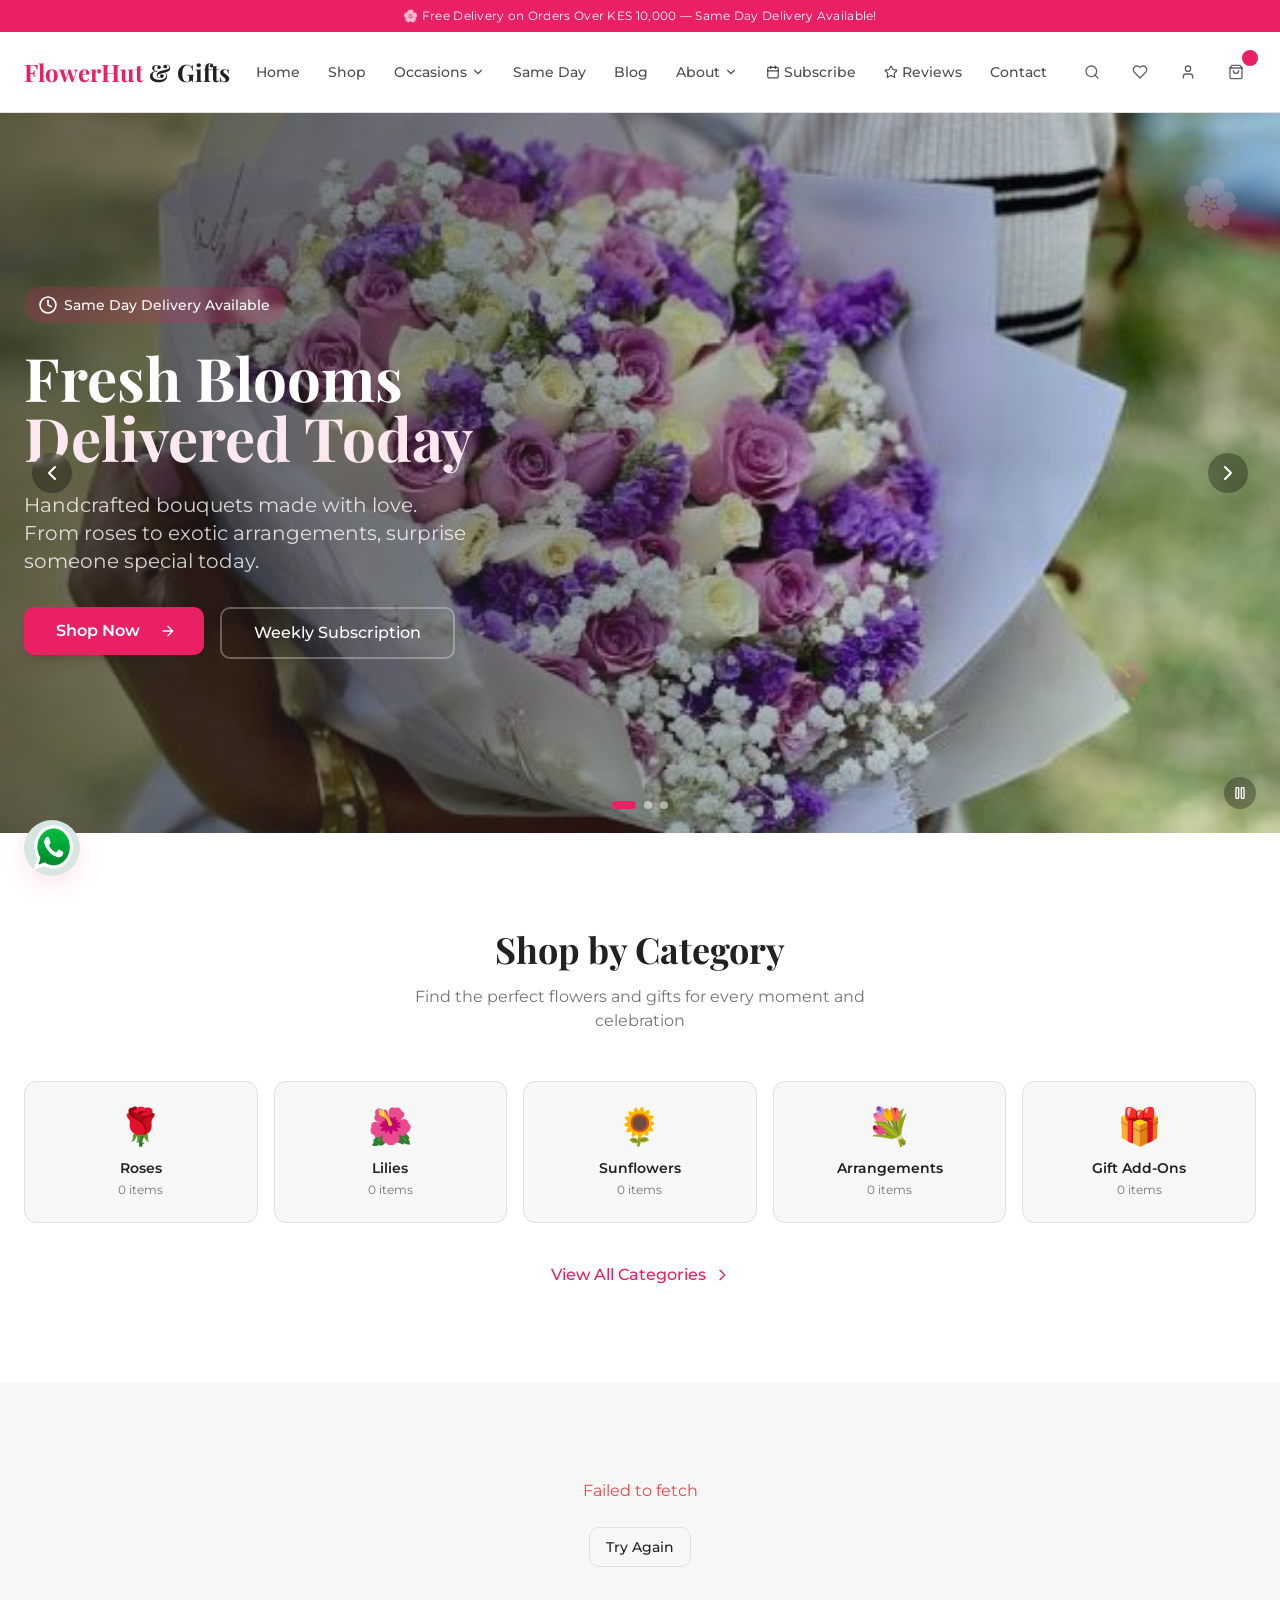
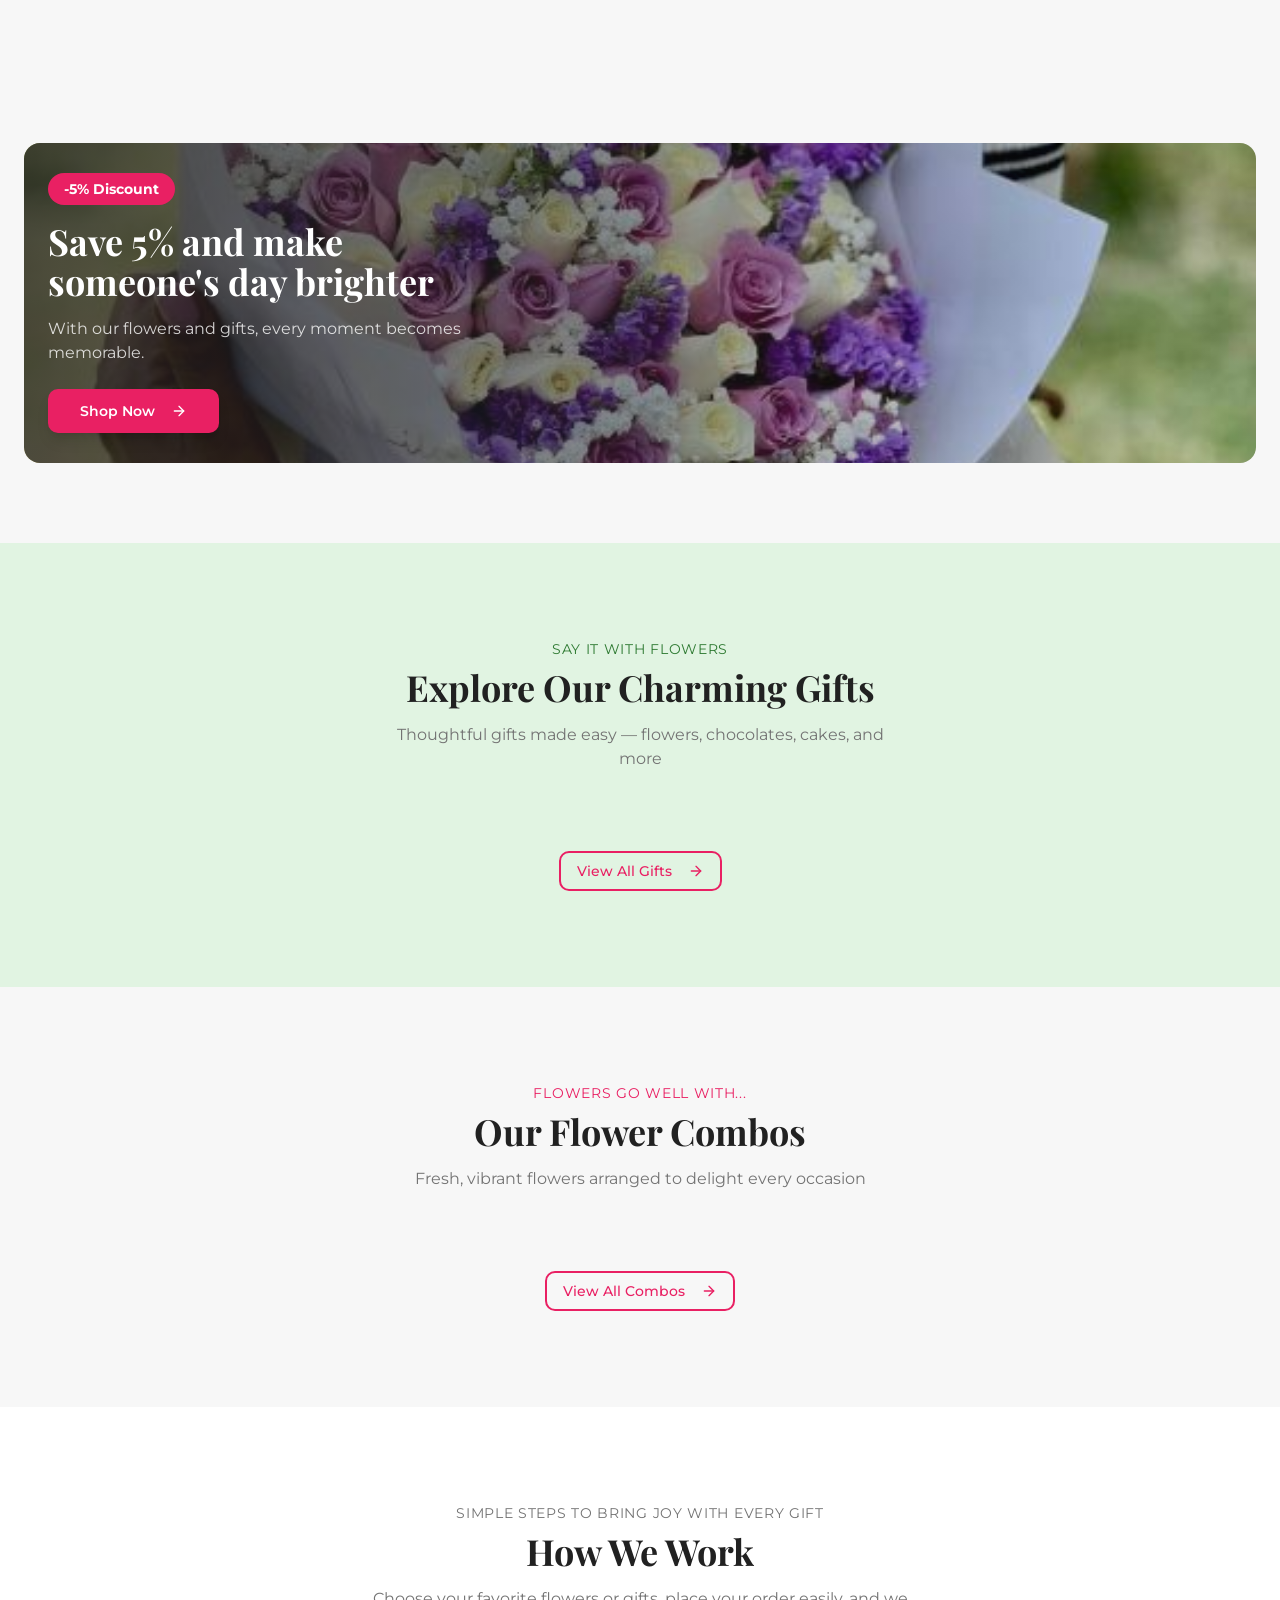
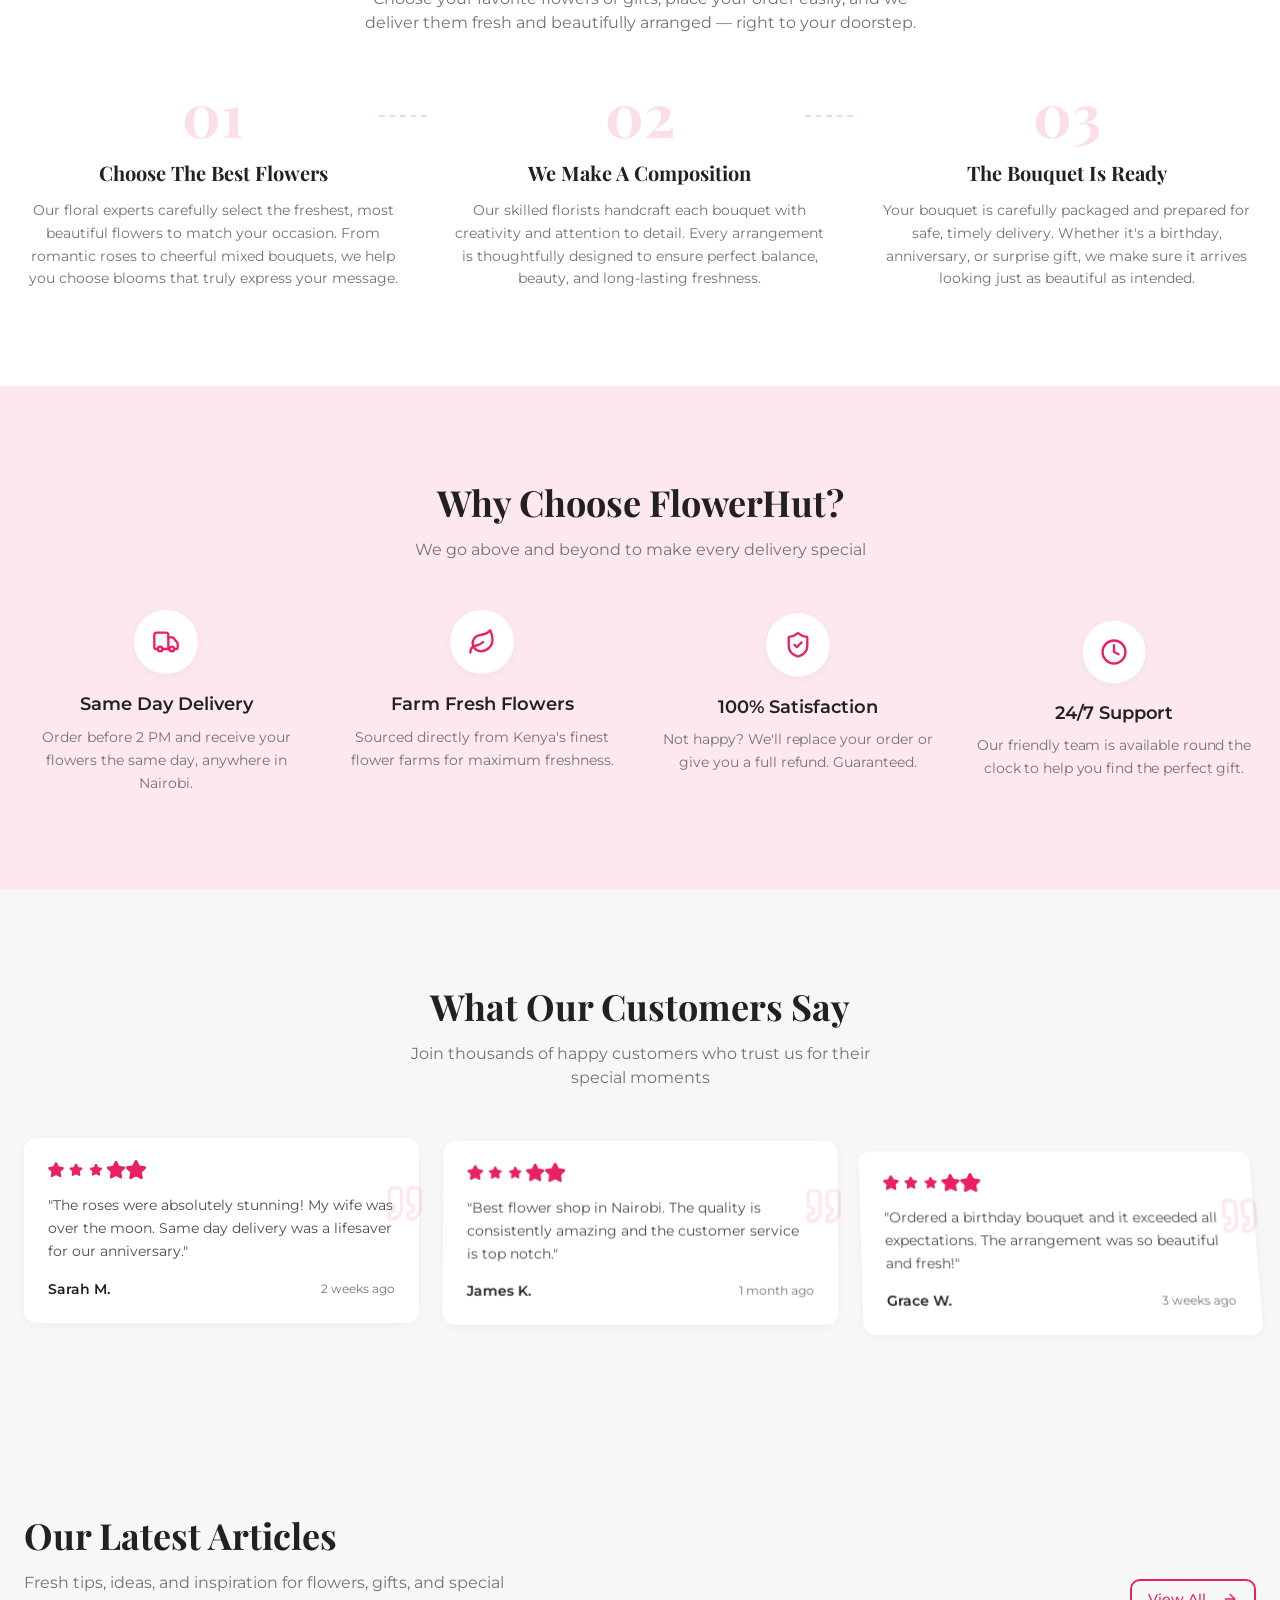
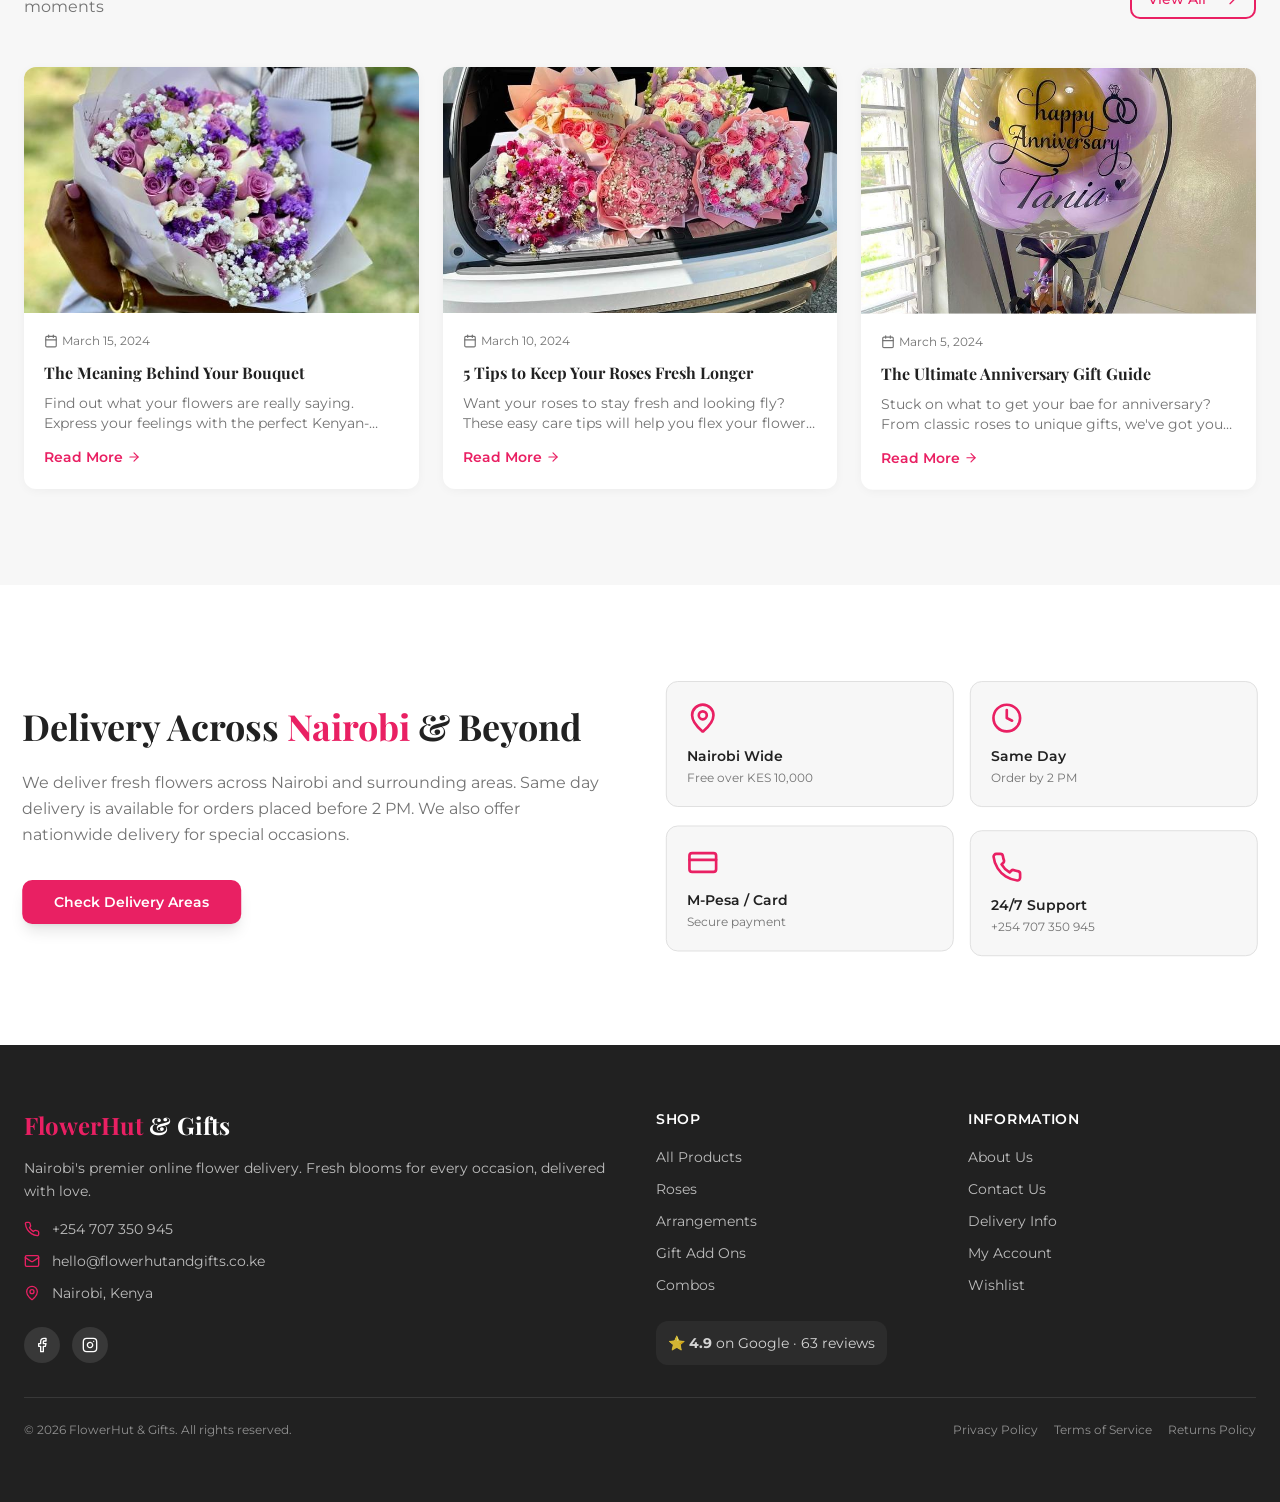
==== commit 04a5ab89: "Add files via upload" ====
--- a/index.html
+++ b/index.html
@@ -68,8 +68,8 @@
       gtag('js', new Date());
       gtag('config', 'G-KWENGVQHYM');
     </script>
-    <script type="module" crossorigin src="/assets/index-NffTMXfw.js"></script>
-    <link rel="stylesheet" crossorigin href="/assets/index-DK21JI3L.css">
+    <script type="module" crossorigin src="/assets/index-CnPPvmdZ.js"></script>
+    <link rel="stylesheet" crossorigin href="/assets/index-BZ-AxPCo.css">
   </head>
   <body>
     <div id="root"></div>
--- a/assets/index-BZ-AxPCo.css
+++ b/assets/index-BZ-AxPCo.css
@@ -0,0 +1 @@
+@import "https://fonts.googleapis.com/css2?family=Playfair+Display:ital,wght@0,400;0,500;0,600;0,700;1,400;1,500&family=Montserrat:wght@300;400;500;600;700&display=swap";*,:before,:after,::backdrop{--tw-border-spacing-x:0;--tw-border-spacing-y:0;--tw-translate-x:0;--tw-translate-y:0;--tw-rotate:0;--tw-skew-x:0;--tw-skew-y:0;--tw-scale-x:1;--tw-scale-y:1;--tw-pan-x: ;--tw-pan-y: ;--tw-pinch-zoom: ;--tw-scroll-snap-strictness:proximity;--tw-gradient-from-position: ;--tw-gradient-via-position: ;--tw-gradient-to-position: ;--tw-ordinal: ;--tw-slashed-zero: ;--tw-numeric-figure: ;--tw-numeric-spacing: ;--tw-numeric-fraction: ;--tw-ring-inset: ;--tw-ring-offset-width:0px;--tw-ring-offset-color:#fff;--tw-ring-color:#3b82f680;--tw-ring-offset-shadow:0 0 #0000;--tw-ring-shadow:0 0 #0000;--tw-shadow:0 0 #0000;--tw-shadow-colored:0 0 #0000;--tw-blur: ;--tw-brightness: ;--tw-contrast: ;--tw-grayscale: ;--tw-hue-rotate: ;--tw-invert: ;--tw-saturate: ;--tw-sepia: ;--tw-drop-shadow: ;--tw-backdrop-blur: ;--tw-backdrop-brightness: ;--tw-backdrop-contrast: ;--tw-backdrop-grayscale: ;--tw-backdrop-hue-rotate: ;--tw-backdrop-invert: ;--tw-backdrop-opacity: ;--tw-backdrop-saturate: ;--tw-backdrop-sepia: ;--tw-contain-size: ;--tw-contain-layout: ;--tw-contain-paint: ;--tw-contain-style: }*,:before,:after{box-sizing:border-box;border:0 solid #e5e7eb}:before,:after{--tw-content:""}html,:host{-webkit-text-size-adjust:100%;tab-size:4;font-feature-settings:normal;font-variation-settings:normal;-webkit-tap-highlight-color:transparent;font-family:ui-sans-serif,system-ui,sans-serif,Apple Color Emoji,Segoe UI Emoji,Segoe UI Symbol,Noto Color Emoji;line-height:1.5}body{line-height:inherit;margin:0}hr{height:0;color:inherit;border-top-width:1px}abbr:where([title]){-webkit-text-decoration:underline dotted;text-decoration:underline dotted}h1,h2,h3,h4,h5,h6{font-size:inherit;font-weight:inherit}a{color:inherit;-webkit-text-decoration:inherit;text-decoration:inherit}b,strong{font-weight:bolder}code,kbd,samp,pre{font-feature-settings:normal;font-variation-settings:normal;font-family:ui-monospace,SFMono-Regular,Menlo,Monaco,Consolas,Liberation Mono,Courier New,monospace;font-size:1em}small{font-size:80%}sub,sup{vertical-align:baseline;font-size:75%;line-height:0;position:relative}sub{bottom:-.25em}sup{top:-.5em}table{text-indent:0;border-color:inherit;border-collapse:collapse}button,input,optgroup,select,textarea{font-feature-settings:inherit;font-variation-settings:inherit;font-family:inherit;font-size:100%;font-weight:inherit;line-height:inherit;letter-spacing:inherit;color:inherit;margin:0;padding:0}button,select{text-transform:none}button,input:where([type=button]),input:where([type=reset]),input:where([type=submit]){-webkit-appearance:button;background-color:#0000;background-image:none}:-moz-focusring{outline:auto}:-moz-ui-invalid{box-shadow:none}progress{vertical-align:baseline}::-webkit-inner-spin-button{height:auto}::-webkit-outer-spin-button{height:auto}[type=search]{-webkit-appearance:textfield;outline-offset:-2px}::-webkit-search-decoration{-webkit-appearance:none}::-webkit-file-upload-button{-webkit-appearance:button;font:inherit}summary{display:list-item}blockquote,dl,dd,h1,h2,h3,h4,h5,h6,hr,figure,p,pre{margin:0}fieldset{margin:0;padding:0}legend{padding:0}ol,ul,menu{margin:0;padding:0;list-style:none}dialog{padding:0}textarea{resize:vertical}input::-moz-placeholder{opacity:1;color:#9ca3af}textarea::-moz-placeholder{opacity:1;color:#9ca3af}input::placeholder,textarea::placeholder{opacity:1;color:#9ca3af}button,[role=button]{cursor:pointer}:disabled{cursor:default}img,svg,video,canvas,audio,iframe,embed,object{vertical-align:middle;display:block}img,video{max-width:100%;height:auto}[hidden]:where(:not([hidden=until-found])){display:none}:root{--background:0 0% 97%;--foreground:0 0% 13%;--card:0 0% 100%;--card-foreground:0 0% 13%;--popover:0 0% 100%;--popover-foreground:0 0% 13%;--primary:340 82% 52%;--primary-foreground:0 0% 100%;--secondary:0 0% 97%;--secondary-foreground:0 0% 13%;--muted:0 0% 93%;--muted-foreground:0 0% 45%;--accent:123 45% 33%;--accent-foreground:0 0% 100%;--destructive:0 84% 60%;--destructive-foreground:0 0% 100%;--border:0 0% 88%;--input:0 0% 88%;--ring:340 82% 52%;--radius:.75rem;--sidebar-background:0 0% 98%;--sidebar-foreground:240 5.3% 26.1%;--sidebar-primary:240 5.9% 10%;--sidebar-primary-foreground:0 0% 98%;--sidebar-accent:240 4.8% 95.9%;--sidebar-accent-foreground:240 5.9% 10%;--sidebar-border:220 13% 91%;--sidebar-ring:217.2 91.2% 59.8%;--primary-light:340 82% 95%;--primary-glow:340 82% 62%;--accent-light:123 45% 92%;--hero-overlay:0 0% 0%;--shadow-soft:0 4px 20px -4px #00000014;--shadow-card:0 2px 12px -2px #0000000f;--shadow-hover:0 8px 30px -6px #e9206333}.dark{--background:0 0% 7%;--foreground:0 0% 95%;--card:0 0% 10%;--card-foreground:0 0% 95%;--popover:0 0% 10%;--popover-foreground:0 0% 95%;--primary:340 82% 55%;--primary-foreground:0 0% 100%;--secondary:0 0% 14%;--secondary-foreground:0 0% 95%;--muted:0 0% 14%;--muted-foreground:0 0% 60%;--accent:123 45% 40%;--accent-foreground:0 0% 100%;--destructive:0 62.8% 30.6%;--destructive-foreground:0 0% 100%;--border:0 0% 18%;--input:0 0% 18%;--ring:340 82% 55%}*{border-color:hsl(var(--border))}body{background-color:hsl(var(--background));color:hsl(var(--foreground));-webkit-font-smoothing:antialiased;-moz-osx-font-smoothing:grayscale;max-width:100vw;font-family:Montserrat,system-ui,sans-serif;overflow-x:hidden}h1,h2,h3,h4,h5,h6{font-family:Playfair Display,Georgia,serif}.container{width:100%;margin-left:auto;margin-right:auto;padding-left:1.5rem;padding-right:1.5rem}@media (width>=1400px){.container{max-width:1400px}}.sr-only{clip:rect(0, 0, 0, 0);white-space:nowrap;border-width:0;width:1px;height:1px;margin:-1px;padding:0;position:absolute;overflow:hidden}.pointer-events-none{pointer-events:none}.pointer-events-auto{pointer-events:auto}.visible{visibility:visible}.invisible{visibility:hidden}.collapse{visibility:collapse}.fixed{position:fixed}.absolute{position:absolute}.relative{position:relative}.sticky{position:sticky}.inset-0{inset:0}.inset-x-0{left:0;right:0}.inset-y-0{top:0;bottom:0}.-bottom-12{bottom:-3rem}.-left-12{left:-3rem}.-right-0\.5{right:-.125rem}.-right-1{right:-.25rem}.-right-12{right:-3rem}.-right-4{right:-1rem}.-top-0\.5{top:-.125rem}.-top-1{top:-.25rem}.-top-12{top:-3rem}.-top-3{top:-.75rem}.bottom-0{bottom:0}.bottom-32{bottom:8rem}.bottom-6{bottom:1.5rem}.bottom-full{bottom:100%}.left-0{left:0}.left-1{left:.25rem}.left-1\/2{left:50%}.left-2{left:.5rem}.left-3{left:.75rem}.left-4{left:1rem}.left-6{left:1.5rem}.left-\[50\%\]{left:50%}.left-full{left:100%}.right-0{right:0}.right-1{right:.25rem}.right-10{right:2.5rem}.right-2{right:.5rem}.right-3{right:.75rem}.right-32{right:8rem}.right-4{right:1rem}.right-6{right:1.5rem}.top-0{top:0}.top-1\.5{top:.375rem}.top-1\/2{top:50%}.top-2{top:.5rem}.top-20{top:5rem}.top-28{top:7rem}.top-3{top:.75rem}.top-3\.5{top:.875rem}.top-4{top:1rem}.top-8{top:2rem}.top-\[1px\]{top:1px}.top-\[50\%\]{top:50%}.top-\[60\%\]{top:60%}.top-full{top:100%}.z-10{z-index:10}.z-20{z-index:20}.z-40{z-index:40}.z-50{z-index:50}.z-\[100\]{z-index:100}.z-\[1\]{z-index:1}.-mx-1{margin-left:-.25rem;margin-right:-.25rem}.mx-2{margin-left:.5rem;margin-right:.5rem}.mx-3\.5{margin-left:.875rem;margin-right:.875rem}.mx-auto{margin-left:auto;margin-right:auto}.my-0\.5{margin-top:.125rem;margin-bottom:.125rem}.my-1{margin-top:.25rem;margin-bottom:.25rem}.my-6{margin-top:1.5rem;margin-bottom:1.5rem}.-ml-4{margin-left:-1rem}.-mt-4{margin-top:-1rem}.mb-1{margin-bottom:.25rem}.mb-1\.5{margin-bottom:.375rem}.mb-12{margin-bottom:3rem}.mb-2{margin-bottom:.5rem}.mb-3{margin-bottom:.75rem}.mb-4{margin-bottom:1rem}.mb-5{margin-bottom:1.25rem}.mb-6{margin-bottom:1.5rem}.mb-8{margin-bottom:2rem}.ml-1{margin-left:.25rem}.ml-2{margin-left:.5rem}.ml-3{margin-left:.75rem}.ml-4{margin-left:1rem}.ml-auto{margin-left:auto}.mr-2{margin-right:.5rem}.mt-0\.5{margin-top:.125rem}.mt-1{margin-top:.25rem}.mt-1\.5{margin-top:.375rem}.mt-10{margin-top:2.5rem}.mt-2{margin-top:.5rem}.mt-24{margin-top:6rem}.mt-3{margin-top:.75rem}.mt-4{margin-top:1rem}.mt-6{margin-top:1.5rem}.mt-8{margin-top:2rem}.mt-auto{margin-top:auto}.line-clamp-1{-webkit-line-clamp:1;-webkit-box-orient:vertical;display:-webkit-box;overflow:hidden}.block{display:block}.inline-block{display:inline-block}.inline{display:inline}.flex{display:flex}.inline-flex{display:inline-flex}.table{display:table}.grid{display:grid}.hidden{display:none}.aspect-\[16\/10\]{aspect-ratio:16/10}.aspect-video{aspect-ratio:16/9}.size-4{width:1rem;height:1rem}.h-1{height:.25rem}.h-1\.5{height:.375rem}.h-10{height:2.5rem}.h-11{height:2.75rem}.h-12{height:3rem}.h-14{height:3.5rem}.h-16{height:4rem}.h-2{height:.5rem}.h-2\.5{height:.625rem}.h-20{height:5rem}.h-24{height:6rem}.h-3{height:.75rem}.h-3\.5{height:.875rem}.h-32{height:8rem}.h-4{height:1rem}.h-48{height:12rem}.h-5{height:1.25rem}.h-6{height:1.5rem}.h-64{height:16rem}.h-7{height:1.75rem}.h-8{height:2rem}.h-80{height:20rem}.h-9{height:2.25rem}.h-\[1px\]{height:1px}.h-\[var\(--radix-navigation-menu-viewport-height\)\]{height:var(--radix-navigation-menu-viewport-height)}.h-\[var\(--radix-select-trigger-height\)\]{height:var(--radix-select-trigger-height)}.h-auto{height:auto}.h-full{height:100%}.h-px{height:1px}.h-screen{height:100vh}.h-svh{height:100svh}.max-h-60{max-height:15rem}.max-h-96{max-height:24rem}.max-h-\[300px\]{max-height:300px}.max-h-\[70vh\]{max-height:70vh}.max-h-\[80vh\]{max-height:80vh}.max-h-\[85vh\]{max-height:85vh}.max-h-\[calc\(80vh-70px\)\]{max-height:calc(80vh - 70px)}.max-h-screen{max-height:100vh}.min-h-0{min-height:0}.min-h-\[70vh\]{min-height:70vh}.min-h-\[80px\]{min-height:80px}.min-h-screen{min-height:100vh}.min-h-svh{min-height:100svh}.w-0{width:0}.w-1{width:.25rem}.w-10{width:2.5rem}.w-11{width:2.75rem}.w-12{width:3rem}.w-14{width:3.5rem}.w-16{width:4rem}.w-2{width:.5rem}.w-2\.5{width:.625rem}.w-20{width:5rem}.w-24{width:6rem}.w-3{width:.75rem}.w-3\.5{width:.875rem}.w-3\/4{width:75%}.w-4{width:1rem}.w-5{width:1.25rem}.w-6{width:1.5rem}.w-64{width:16rem}.w-7{width:1.75rem}.w-72{width:18rem}.w-8{width:2rem}.w-80{width:20rem}.w-9{width:2.25rem}.w-96{width:24rem}.w-\[--sidebar-width\]{width:var(--sidebar-width)}.w-\[100px\]{width:100px}.w-\[1px\]{width:1px}.w-auto{width:auto}.w-full{width:100%}.w-max{width:max-content}.w-px{width:1px}.min-w-0{min-width:0}.min-w-48{min-width:12rem}.min-w-5{min-width:1.25rem}.min-w-\[12rem\]{min-width:12rem}.min-w-\[200px\]{min-width:200px}.min-w-\[220px\]{min-width:220px}.min-w-\[8rem\]{min-width:8rem}.min-w-\[var\(--radix-select-trigger-width\)\]{min-width:var(--radix-select-trigger-width)}.max-w-2xl{max-width:42rem}.max-w-3xl{max-width:48rem}.max-w-4xl{max-width:56rem}.max-w-6xl{max-width:72rem}.max-w-\[--skeleton-width\]{max-width:var(--skeleton-width)}.max-w-\[150px\]{max-width:150px}.max-w-\[60\%\]{max-width:60%}.max-w-lg{max-width:32rem}.max-w-max{max-width:max-content}.max-w-md{max-width:28rem}.max-w-xl{max-width:36rem}.flex-1{flex:1}.flex-shrink-0,.shrink-0{flex-shrink:0}.grow{flex-grow:1}.grow-0{flex-grow:0}.basis-full{flex-basis:100%}.caption-bottom{caption-side:bottom}.border-collapse{border-collapse:collapse}.-translate-x-1\/2{--tw-translate-x:-50%;transform:translate(var(--tw-translate-x), var(--tw-translate-y)) rotate(var(--tw-rotate)) skewX(var(--tw-skew-x)) skewY(var(--tw-skew-y)) scaleX(var(--tw-scale-x)) scaleY(var(--tw-scale-y))}.-translate-x-px{--tw-translate-x:-1px;transform:translate(var(--tw-translate-x), var(--tw-translate-y)) rotate(var(--tw-rotate)) skewX(var(--tw-skew-x)) skewY(var(--tw-skew-y)) scaleX(var(--tw-scale-x)) scaleY(var(--tw-scale-y))}.-translate-y-1\/2{--tw-translate-y:-50%;transform:translate(var(--tw-translate-x), var(--tw-translate-y)) rotate(var(--tw-rotate)) skewX(var(--tw-skew-x)) skewY(var(--tw-skew-y)) scaleX(var(--tw-scale-x)) scaleY(var(--tw-scale-y))}.translate-x-\[-50\%\]{--tw-translate-x:-50%;transform:translate(var(--tw-translate-x), var(--tw-translate-y)) rotate(var(--tw-rotate)) skewX(var(--tw-skew-x)) skewY(var(--tw-skew-y)) scaleX(var(--tw-scale-x)) scaleY(var(--tw-scale-y))}.translate-x-px{--tw-translate-x:1px;transform:translate(var(--tw-translate-x), var(--tw-translate-y)) rotate(var(--tw-rotate)) skewX(var(--tw-skew-x)) skewY(var(--tw-skew-y)) scaleX(var(--tw-scale-x)) scaleY(var(--tw-scale-y))}.translate-y-\[-50\%\]{--tw-translate-y:-50%;transform:translate(var(--tw-translate-x), var(--tw-translate-y)) rotate(var(--tw-rotate)) skewX(var(--tw-skew-x)) skewY(var(--tw-skew-y)) scaleX(var(--tw-scale-x)) scaleY(var(--tw-scale-y))}.rotate-180{--tw-rotate:180deg;transform:translate(var(--tw-translate-x), var(--tw-translate-y)) rotate(var(--tw-rotate)) skewX(var(--tw-skew-x)) skewY(var(--tw-skew-y)) scaleX(var(--tw-scale-x)) scaleY(var(--tw-scale-y))}.rotate-45{--tw-rotate:45deg;transform:translate(var(--tw-translate-x), var(--tw-translate-y)) rotate(var(--tw-rotate)) skewX(var(--tw-skew-x)) skewY(var(--tw-skew-y)) scaleX(var(--tw-scale-x)) scaleY(var(--tw-scale-y))}.rotate-90{--tw-rotate:90deg;transform:translate(var(--tw-translate-x), var(--tw-translate-y)) rotate(var(--tw-rotate)) skewX(var(--tw-skew-x)) skewY(var(--tw-skew-y)) scaleX(var(--tw-scale-x)) scaleY(var(--tw-scale-y))}.scale-105{--tw-scale-x:1.05;--tw-scale-y:1.05;transform:translate(var(--tw-translate-x), var(--tw-translate-y)) rotate(var(--tw-rotate)) skewX(var(--tw-skew-x)) skewY(var(--tw-skew-y)) scaleX(var(--tw-scale-x)) scaleY(var(--tw-scale-y))}.transform{transform:translate(var(--tw-translate-x), var(--tw-translate-y)) rotate(var(--tw-rotate)) skewX(var(--tw-skew-x)) skewY(var(--tw-skew-y)) scaleX(var(--tw-scale-x)) scaleY(var(--tw-scale-y))}@keyframes pulse{50%{opacity:.5}}.animate-pulse{animation:2s cubic-bezier(.4,0,.6,1) infinite pulse}@keyframes spin{to{transform:rotate(360deg)}}.animate-spin{animation:1s linear infinite spin}.cursor-default{cursor:default}.cursor-pointer{cursor:pointer}.touch-none{touch-action:none}.select-none{-webkit-user-select:none;user-select:none}.resize-none{resize:none}.list-inside{list-style-position:inside}.list-disc{list-style-type:disc}.list-none{list-style-type:none}.grid-cols-1{grid-template-columns:repeat(1,minmax(0,1fr))}.grid-cols-2{grid-template-columns:repeat(2,minmax(0,1fr))}.grid-cols-3{grid-template-columns:repeat(3,minmax(0,1fr))}.grid-cols-4{grid-template-columns:repeat(4,minmax(0,1fr))}.flex-row{flex-direction:row}.flex-col{flex-direction:column}.flex-col-reverse{flex-direction:column-reverse}.flex-wrap{flex-wrap:wrap}.items-start{align-items:flex-start}.items-end{align-items:flex-end}.items-center{align-items:center}.items-stretch{align-items:stretch}.justify-end{justify-content:flex-end}.justify-center{justify-content:center}.justify-between{justify-content:space-between}.gap-0\.5{gap:.125rem}.gap-1{gap:.25rem}.gap-1\.5{gap:.375rem}.gap-12{gap:3rem}.gap-2{gap:.5rem}.gap-3{gap:.75rem}.gap-4{gap:1rem}.gap-5{gap:1.25rem}.gap-6{gap:1.5rem}.gap-7{gap:1.75rem}.gap-8{gap:2rem}.space-x-1>:not([hidden])~:not([hidden]){--tw-space-x-reverse:0;margin-right:calc(.25rem * var(--tw-space-x-reverse));margin-left:calc(.25rem * calc(1 - var(--tw-space-x-reverse)))}.space-x-4>:not([hidden])~:not([hidden]){--tw-space-x-reverse:0;margin-right:calc(1rem * var(--tw-space-x-reverse));margin-left:calc(1rem * calc(1 - var(--tw-space-x-reverse)))}.space-y-0\.5>:not([hidden])~:not([hidden]){--tw-space-y-reverse:0;margin-top:calc(.125rem * calc(1 - var(--tw-space-y-reverse)));margin-bottom:calc(.125rem * var(--tw-space-y-reverse))}.space-y-1>:not([hidden])~:not([hidden]){--tw-space-y-reverse:0;margin-top:calc(.25rem * calc(1 - var(--tw-space-y-reverse)));margin-bottom:calc(.25rem * var(--tw-space-y-reverse))}.space-y-1\.5>:not([hidden])~:not([hidden]){--tw-space-y-reverse:0;margin-top:calc(.375rem * calc(1 - var(--tw-space-y-reverse)));margin-bottom:calc(.375rem * var(--tw-space-y-reverse))}.space-y-12>:not([hidden])~:not([hidden]){--tw-space-y-reverse:0;margin-top:calc(3rem * calc(1 - var(--tw-space-y-reverse)));margin-bottom:calc(3rem * var(--tw-space-y-reverse))}.space-y-2>:not([hidden])~:not([hidden]){--tw-space-y-reverse:0;margin-top:calc(.5rem * calc(1 - var(--tw-space-y-reverse)));margin-bottom:calc(.5rem * var(--tw-space-y-reverse))}.space-y-3>:not([hidden])~:not([hidden]){--tw-space-y-reverse:0;margin-top:calc(.75rem * calc(1 - var(--tw-space-y-reverse)));margin-bottom:calc(.75rem * var(--tw-space-y-reverse))}.space-y-4>:not([hidden])~:not([hidden]){--tw-space-y-reverse:0;margin-top:calc(1rem * calc(1 - var(--tw-space-y-reverse)));margin-bottom:calc(1rem * var(--tw-space-y-reverse))}.space-y-5>:not([hidden])~:not([hidden]){--tw-space-y-reverse:0;margin-top:calc(1.25rem * calc(1 - var(--tw-space-y-reverse)));margin-bottom:calc(1.25rem * var(--tw-space-y-reverse))}.space-y-6>:not([hidden])~:not([hidden]){--tw-space-y-reverse:0;margin-top:calc(1.5rem * calc(1 - var(--tw-space-y-reverse)));margin-bottom:calc(1.5rem * var(--tw-space-y-reverse))}.divide-y>:not([hidden])~:not([hidden]){--tw-divide-y-reverse:0;border-top-width:calc(1px * calc(1 - var(--tw-divide-y-reverse)));border-bottom-width:calc(1px * var(--tw-divide-y-reverse))}.divide-gray-50>:not([hidden])~:not([hidden]){--tw-divide-opacity:1;border-color:rgb(249 250 251/var(--tw-divide-opacity,1))}.self-start{align-self:flex-start}.overflow-auto{overflow:auto}.overflow-hidden{overflow:hidden}.overflow-x-auto{overflow-x:auto}.overflow-y-auto{overflow-y:auto}.overflow-x-hidden{overflow-x:hidden}.truncate{text-overflow:ellipsis;white-space:nowrap;overflow:hidden}.whitespace-nowrap{white-space:nowrap}.break-words{overflow-wrap:break-word}.break-all{word-break:break-all}.rounded{border-radius:.25rem}.rounded-2xl{border-radius:1rem}.rounded-3xl{border-radius:1.5rem}.rounded-\[2px\]{border-radius:2px}.rounded-\[inherit\]{border-radius:inherit}.rounded-full{border-radius:9999px}.rounded-lg{border-radius:var(--radius)}.rounded-md{border-radius:calc(var(--radius) - 2px)}.rounded-sm{border-radius:calc(var(--radius) - 4px)}.rounded-xl{border-radius:.75rem}.rounded-l-lg{border-top-left-radius:var(--radius);border-bottom-left-radius:var(--radius)}.rounded-r-lg{border-top-right-radius:var(--radius);border-bottom-right-radius:var(--radius)}.rounded-t-\[10px\]{border-top-left-radius:10px;border-top-right-radius:10px}.rounded-t-lg{border-top-left-radius:var(--radius);border-top-right-radius:var(--radius)}.rounded-tl-sm{border-top-left-radius:calc(var(--radius) - 4px)}.border{border-width:1px}.border-2{border-width:2px}.border-\[1\.5px\]{border-width:1.5px}.border-y{border-top-width:1px;border-bottom-width:1px}.border-b{border-bottom-width:1px}.border-b-2{border-bottom-width:2px}.border-l{border-left-width:1px}.border-r{border-right-width:1px}.border-t{border-top-width:1px}.border-t-2{border-top-width:2px}.border-dashed{border-style:dashed}.border-\[--color-border\]{border-color:var(--color-border)}.border-amber-200{--tw-border-opacity:1;border-color:rgb(253 230 138/var(--tw-border-opacity,1))}.border-blue-200{--tw-border-opacity:1;border-color:rgb(191 219 254/var(--tw-border-opacity,1))}.border-border{border-color:hsl(var(--border))}.border-border\/50{border-color:hsl(var(--border) / .5)}.border-destructive{border-color:hsl(var(--destructive))}.border-destructive\/50{border-color:hsl(var(--destructive) / .5)}.border-gray-100{--tw-border-opacity:1;border-color:rgb(243 244 246/var(--tw-border-opacity,1))}.border-gray-200{--tw-border-opacity:1;border-color:rgb(229 231 235/var(--tw-border-opacity,1))}.border-gray-300{--tw-border-opacity:1;border-color:rgb(209 213 219/var(--tw-border-opacity,1))}.border-gray-50{--tw-border-opacity:1;border-color:rgb(249 250 251/var(--tw-border-opacity,1))}.border-green-200{--tw-border-opacity:1;border-color:rgb(187 247 208/var(--tw-border-opacity,1))}.border-green-600{--tw-border-opacity:1;border-color:rgb(22 163 74/var(--tw-border-opacity,1))}.border-input{border-color:hsl(var(--input))}.border-primary{border-color:hsl(var(--primary))}.border-primary-foreground\/10{border-color:hsl(var(--primary-foreground) / .1)}.border-primary-foreground\/30{border-color:hsl(var(--primary-foreground) / .3)}.border-primary\/20{border-color:hsl(var(--primary) / .2)}.border-red-500{--tw-border-opacity:1;border-color:rgb(239 68 68/var(--tw-border-opacity,1))}.border-rose-100{--tw-border-opacity:1;border-color:rgb(255 228 230/var(--tw-border-opacity,1))}.border-rose-500{--tw-border-opacity:1;border-color:rgb(244 63 94/var(--tw-border-opacity,1))}.border-sidebar-border{border-color:hsl(var(--sidebar-border))}.border-transparent{border-color:#0000}.border-l-transparent{border-left-color:#0000}.border-t-transparent{border-top-color:#0000}.bg-\[--color-bg\]{background-color:var(--color-bg)}.bg-accent{background-color:hsl(var(--accent))}.bg-accent-light{background-color:hsl(var(--accent-light))}.bg-amber-100{--tw-bg-opacity:1;background-color:rgb(254 243 199/var(--tw-bg-opacity,1))}.bg-amber-400{--tw-bg-opacity:1;background-color:rgb(251 191 36/var(--tw-bg-opacity,1))}.bg-amber-50{--tw-bg-opacity:1;background-color:rgb(255 251 235/var(--tw-bg-opacity,1))}.bg-amber-500{--tw-bg-opacity:1;background-color:rgb(245 158 11/var(--tw-bg-opacity,1))}.bg-background{background-color:hsl(var(--background))}.bg-black\/30{background-color:#0000004d}.bg-black\/50{background-color:#00000080}.bg-black\/80{background-color:#000c}.bg-blue-100{--tw-bg-opacity:1;background-color:rgb(219 234 254/var(--tw-bg-opacity,1))}.bg-blue-50{--tw-bg-opacity:1;background-color:rgb(239 246 255/var(--tw-bg-opacity,1))}.bg-blue-500{--tw-bg-opacity:1;background-color:rgb(59 130 246/var(--tw-bg-opacity,1))}.bg-blue-600{--tw-bg-opacity:1;background-color:rgb(37 99 235/var(--tw-bg-opacity,1))}.bg-border{background-color:hsl(var(--border))}.bg-card{background-color:hsl(var(--card))}.bg-card\/80{background-color:hsl(var(--card) / .8)}.bg-card\/95{background-color:hsl(var(--card) / .95)}.bg-cyan-100{--tw-bg-opacity:1;background-color:rgb(207 250 254/var(--tw-bg-opacity,1))}.bg-destructive{background-color:hsl(var(--destructive))}.bg-destructive\/10{background-color:hsl(var(--destructive) / .1)}.bg-emerald-100{--tw-bg-opacity:1;background-color:rgb(209 250 229/var(--tw-bg-opacity,1))}.bg-emerald-400{--tw-bg-opacity:1;background-color:rgb(52 211 153/var(--tw-bg-opacity,1))}.bg-emerald-500{--tw-bg-opacity:1;background-color:rgb(16 185 129/var(--tw-bg-opacity,1))}.bg-foreground{background-color:hsl(var(--foreground))}.bg-foreground\/40{background-color:hsl(var(--foreground) / .4)}.bg-foreground\/60{background-color:hsl(var(--foreground) / .6)}.bg-gray-100{--tw-bg-opacity:1;background-color:rgb(243 244 246/var(--tw-bg-opacity,1))}.bg-gray-200{--tw-bg-opacity:1;background-color:rgb(229 231 235/var(--tw-bg-opacity,1))}.bg-gray-50{--tw-bg-opacity:1;background-color:rgb(249 250 251/var(--tw-bg-opacity,1))}.bg-gray-900{--tw-bg-opacity:1;background-color:rgb(17 24 39/var(--tw-bg-opacity,1))}.bg-green-100{--tw-bg-opacity:1;background-color:rgb(220 252 231/var(--tw-bg-opacity,1))}.bg-green-50{--tw-bg-opacity:1;background-color:rgb(240 253 244/var(--tw-bg-opacity,1))}.bg-green-500{--tw-bg-opacity:1;background-color:rgb(34 197 94/var(--tw-bg-opacity,1))}.bg-muted{background-color:hsl(var(--muted))}.bg-muted\/30{background-color:hsl(var(--muted) / .3)}.bg-muted\/50{background-color:hsl(var(--muted) / .5)}.bg-pink-50{--tw-bg-opacity:1;background-color:rgb(253 242 248/var(--tw-bg-opacity,1))}.bg-popover{background-color:hsl(var(--popover))}.bg-primary{background-color:hsl(var(--primary))}.bg-primary-foreground\/10{background-color:hsl(var(--primary-foreground) / .1)}.bg-primary-foreground\/5{background-color:hsl(var(--primary-foreground) / .05)}.bg-primary-light{background-color:hsl(var(--primary-light))}.bg-primary\/20{background-color:hsl(var(--primary) / .2)}.bg-primary\/5{background-color:hsl(var(--primary) / .05)}.bg-purple-100{--tw-bg-opacity:1;background-color:rgb(243 232 255/var(--tw-bg-opacity,1))}.bg-red-100{--tw-bg-opacity:1;background-color:rgb(254 226 226/var(--tw-bg-opacity,1))}.bg-red-200{--tw-bg-opacity:1;background-color:rgb(254 202 202/var(--tw-bg-opacity,1))}.bg-red-50{--tw-bg-opacity:1;background-color:rgb(254 242 242/var(--tw-bg-opacity,1))}.bg-red-500{--tw-bg-opacity:1;background-color:rgb(239 68 68/var(--tw-bg-opacity,1))}.bg-rose-100{--tw-bg-opacity:1;background-color:rgb(255 228 230/var(--tw-bg-opacity,1))}.bg-rose-50{--tw-bg-opacity:1;background-color:rgb(255 241 242/var(--tw-bg-opacity,1))}.bg-rose-500{--tw-bg-opacity:1;background-color:rgb(244 63 94/var(--tw-bg-opacity,1))}.bg-secondary{background-color:hsl(var(--secondary))}.bg-sidebar{background-color:hsl(var(--sidebar-background))}.bg-sidebar-border{background-color:hsl(var(--sidebar-border))}.bg-transparent{background-color:#0000}.bg-white{--tw-bg-opacity:1;background-color:rgb(255 255 255/var(--tw-bg-opacity,1))}.bg-white\/20{background-color:#fff3}.bg-white\/50{background-color:#ffffff80}.bg-yellow-100{--tw-bg-opacity:1;background-color:rgb(254 249 195/var(--tw-bg-opacity,1))}.bg-yellow-50{--tw-bg-opacity:1;background-color:rgb(254 252 232/var(--tw-bg-opacity,1))}.bg-gradient-to-br{background-image:linear-gradient(to bottom right, var(--tw-gradient-stops))}.bg-gradient-to-r{background-image:linear-gradient(to right, var(--tw-gradient-stops))}.bg-gradient-to-t{background-image:linear-gradient(to top, var(--tw-gradient-stops))}.from-amber-400{--tw-gradient-from:#fbbf24 var(--tw-gradient-from-position);--tw-gradient-to:#fbbf2400 var(--tw-gradient-to-position);--tw-gradient-stops:var(--tw-gradient-from), var(--tw-gradient-to)}.from-blue-400{--tw-gradient-from:#60a5fa var(--tw-gradient-from-position);--tw-gradient-to:#60a5fa00 var(--tw-gradient-to-position);--tw-gradient-stops:var(--tw-gradient-from), var(--tw-gradient-to)}.from-blue-50{--tw-gradient-from:#eff6ff var(--tw-gradient-from-position);--tw-gradient-to:#eff6ff00 var(--tw-gradient-to-position);--tw-gradient-stops:var(--tw-gradient-from), var(--tw-gradient-to)}.from-emerald-400{--tw-gradient-from:#34d399 var(--tw-gradient-from-position);--tw-gradient-to:#34d39900 var(--tw-gradient-to-position);--tw-gradient-stops:var(--tw-gradient-from), var(--tw-gradient-to)}.from-foreground\/70{--tw-gradient-from:hsl(var(--foreground) / .7) var(--tw-gradient-from-position);--tw-gradient-to:hsl(var(--foreground) / 0) var(--tw-gradient-to-position);--tw-gradient-stops:var(--tw-gradient-from), var(--tw-gradient-to)}.from-foreground\/80{--tw-gradient-from:hsl(var(--foreground) / .8) var(--tw-gradient-from-position);--tw-gradient-to:hsl(var(--foreground) / 0) var(--tw-gradient-to-position);--tw-gradient-stops:var(--tw-gradient-from), var(--tw-gradient-to)}.from-green-400{--tw-gradient-from:#4ade80 var(--tw-gradient-from-position);--tw-gradient-to:#4ade8000 var(--tw-gradient-to-position);--tw-gradient-stops:var(--tw-gradient-from), var(--tw-gradient-to)}.from-green-50{--tw-gradient-from:#f0fdf4 var(--tw-gradient-from-position);--tw-gradient-to:#f0fdf400 var(--tw-gradient-to-position);--tw-gradient-stops:var(--tw-gradient-from), var(--tw-gradient-to)}.from-orange-400{--tw-gradient-from:#fb923c var(--tw-gradient-from-position);--tw-gradient-to:#fb923c00 var(--tw-gradient-to-position);--tw-gradient-stops:var(--tw-gradient-from), var(--tw-gradient-to)}.from-primary-light{--tw-gradient-from:hsl(var(--primary-light)) var(--tw-gradient-from-position);--tw-gradient-to:hsl(var(--primary-light) / 0) var(--tw-gradient-to-position);--tw-gradient-stops:var(--tw-gradient-from), var(--tw-gradient-to)}.from-red-400{--tw-gradient-from:#f87171 var(--tw-gradient-from-position);--tw-gradient-to:#f8717100 var(--tw-gradient-to-position);--tw-gradient-stops:var(--tw-gradient-from), var(--tw-gradient-to)}.from-rose-400{--tw-gradient-from:#fb7185 var(--tw-gradient-from-position);--tw-gradient-to:#fb718500 var(--tw-gradient-to-position);--tw-gradient-stops:var(--tw-gradient-from), var(--tw-gradient-to)}.from-rose-50{--tw-gradient-from:#fff1f2 var(--tw-gradient-from-position);--tw-gradient-to:#fff1f200 var(--tw-gradient-to-position);--tw-gradient-stops:var(--tw-gradient-from), var(--tw-gradient-to)}.from-rose-500{--tw-gradient-from:#f43f5e var(--tw-gradient-from-position);--tw-gradient-to:#f43f5e00 var(--tw-gradient-to-position);--tw-gradient-stops:var(--tw-gradient-from), var(--tw-gradient-to)}.from-yellow-400{--tw-gradient-from:#facc15 var(--tw-gradient-from-position);--tw-gradient-to:#facc1500 var(--tw-gradient-to-position);--tw-gradient-stops:var(--tw-gradient-from), var(--tw-gradient-to)}.via-foreground\/40{--tw-gradient-to:hsl(var(--foreground) / 0) var(--tw-gradient-to-position);--tw-gradient-stops:var(--tw-gradient-from), hsl(var(--foreground) / .4) var(--tw-gradient-via-position), var(--tw-gradient-to)}.via-foreground\/50{--tw-gradient-to:hsl(var(--foreground) / 0) var(--tw-gradient-to-position);--tw-gradient-stops:var(--tw-gradient-from), hsl(var(--foreground) / .5) var(--tw-gradient-via-position), var(--tw-gradient-to)}.via-pink-50{--tw-gradient-to:#fdf2f800 var(--tw-gradient-to-position);--tw-gradient-stops:var(--tw-gradient-from), #fdf2f8 var(--tw-gradient-via-position), var(--tw-gradient-to)}.via-primary-light\/50{--tw-gradient-to:hsl(var(--primary-light) / 0) var(--tw-gradient-to-position);--tw-gradient-stops:var(--tw-gradient-from), hsl(var(--primary-light) / .5) var(--tw-gradient-via-position), var(--tw-gradient-to)}.to-amber-500{--tw-gradient-to:#f59e0b var(--tw-gradient-to-position)}.to-background{--tw-gradient-to:hsl(var(--background)) var(--tw-gradient-to-position)}.to-blue-600{--tw-gradient-to:#2563eb var(--tw-gradient-to-position)}.to-emerald-50{--tw-gradient-to:#ecfdf5 var(--tw-gradient-to-position)}.to-green-600{--tw-gradient-to:#16a34a var(--tw-gradient-to-position)}.to-indigo-50{--tw-gradient-to:#eef2ff var(--tw-gradient-to-position)}.to-indigo-500{--tw-gradient-to:#6366f1 var(--tw-gradient-to-position)}.to-orange-50{--tw-gradient-to:#fff7ed var(--tw-gradient-to-position)}.to-pink-400{--tw-gradient-to:#f472b6 var(--tw-gradient-to-position)}.to-pink-600{--tw-gradient-to:#db2777 var(--tw-gradient-to-position)}.to-red-600{--tw-gradient-to:#dc2626 var(--tw-gradient-to-position)}.to-rose-600{--tw-gradient-to:#e11d48 var(--tw-gradient-to-position)}.to-transparent{--tw-gradient-to:transparent var(--tw-gradient-to-position)}.to-yellow-500{--tw-gradient-to:#eab308 var(--tw-gradient-to-position)}.to-yellow-600{--tw-gradient-to:#ca8a04 var(--tw-gradient-to-position)}.fill-amber-400{fill:#fbbf24}.fill-current{fill:currentColor}.fill-muted{fill:hsl(var(--muted))}.fill-primary{fill:hsl(var(--primary))}.fill-primary\/50{fill:hsl(var(--primary) / .5)}.object-cover{-o-object-fit:cover;object-fit:cover}.p-0{padding:0}.p-1{padding:.25rem}.p-1\.5{padding:.375rem}.p-12{padding:3rem}.p-2{padding:.5rem}.p-2\.5{padding:.625rem}.p-3{padding:.75rem}.p-4{padding:1rem}.p-5{padding:1.25rem}.p-6{padding:1.5rem}.p-8{padding:2rem}.p-\[1px\]{padding:1px}.px-1{padding-left:.25rem;padding-right:.25rem}.px-1\.5{padding-left:.375rem;padding-right:.375rem}.px-2{padding-left:.5rem;padding-right:.5rem}.px-2\.5{padding-left:.625rem;padding-right:.625rem}.px-3{padding-left:.75rem;padding-right:.75rem}.px-4{padding-left:1rem;padding-right:1rem}.px-5{padding-left:1.25rem;padding-right:1.25rem}.px-6{padding-left:1.5rem;padding-right:1.5rem}.px-8{padding-left:2rem;padding-right:2rem}.py-0\.5{padding-top:.125rem;padding-bottom:.125rem}.py-1{padding-top:.25rem;padding-bottom:.25rem}.py-1\.5{padding-top:.375rem;padding-bottom:.375rem}.py-10{padding-top:2.5rem;padding-bottom:2.5rem}.py-12{padding-top:3rem;padding-bottom:3rem}.py-16{padding-top:4rem;padding-bottom:4rem}.py-2{padding-top:.5rem;padding-bottom:.5rem}.py-2\.5{padding-top:.625rem;padding-bottom:.625rem}.py-20{padding-top:5rem;padding-bottom:5rem}.py-24{padding-top:6rem;padding-bottom:6rem}.py-3{padding-top:.75rem;padding-bottom:.75rem}.py-3\.5{padding-top:.875rem;padding-bottom:.875rem}.py-4{padding-top:1rem;padding-bottom:1rem}.py-6{padding-top:1.5rem;padding-bottom:1.5rem}.py-8{padding-top:2rem;padding-bottom:2rem}.pb-16{padding-bottom:4rem}.pb-3{padding-bottom:.75rem}.pb-4{padding-bottom:1rem}.pl-10{padding-left:2.5rem}.pl-2\.5{padding-left:.625rem}.pl-4{padding-left:1rem}.pl-8{padding-left:2rem}.pl-9{padding-left:2.25rem}.pr-10{padding-right:2.5rem}.pr-11{padding-right:2.75rem}.pr-2{padding-right:.5rem}.pr-2\.5{padding-right:.625rem}.pr-4{padding-right:1rem}.pr-8{padding-right:2rem}.pt-0{padding-top:0}.pt-1{padding-top:.25rem}.pt-2{padding-top:.5rem}.pt-3{padding-top:.75rem}.pt-4{padding-top:1rem}.pt-6{padding-top:1.5rem}.text-left{text-align:left}.text-center{text-align:center}.text-right{text-align:right}.align-middle{vertical-align:middle}.font-body{font-family:Montserrat,system-ui,sans-serif}.font-display{font-family:Playfair Display,Georgia,serif}.font-mono{font-family:ui-monospace,SFMono-Regular,Menlo,Monaco,Consolas,Liberation Mono,Courier New,monospace}.text-2xl{font-size:1.5rem;line-height:2rem}.text-3xl{font-size:1.875rem;line-height:2.25rem}.text-4xl{font-size:2.25rem;line-height:2.5rem}.text-5xl{font-size:3rem;line-height:1}.text-6xl{font-size:3.75rem;line-height:1}.text-\[0\.8rem\]{font-size:.8rem}.text-\[10px\]{font-size:10px}.text-base{font-size:1rem;line-height:1.5rem}.text-lg{font-size:1.125rem;line-height:1.75rem}.text-sm{font-size:.875rem;line-height:1.25rem}.text-xl{font-size:1.25rem;line-height:1.75rem}.text-xs{font-size:.75rem;line-height:1rem}.font-bold{font-weight:700}.font-medium{font-weight:500}.font-normal{font-weight:400}.font-semibold{font-weight:600}.uppercase{text-transform:uppercase}.capitalize{text-transform:capitalize}.normal-case{text-transform:none}.italic{font-style:italic}.tabular-nums{--tw-numeric-spacing:tabular-nums;font-variant-numeric:var(--tw-ordinal) var(--tw-slashed-zero) var(--tw-numeric-figure) var(--tw-numeric-spacing) var(--tw-numeric-fraction)}.leading-none{line-height:1}.leading-relaxed{line-height:1.625}.leading-tight{line-height:1.25}.tracking-tight{letter-spacing:-.025em}.tracking-wide{letter-spacing:.025em}.tracking-wider{letter-spacing:.05em}.tracking-widest{letter-spacing:.1em}.text-accent{color:hsl(var(--accent))}.text-accent-foreground{color:hsl(var(--accent-foreground))}.text-amber-400{--tw-text-opacity:1;color:rgb(251 191 36/var(--tw-text-opacity,1))}.text-amber-600{--tw-text-opacity:1;color:rgb(217 119 6/var(--tw-text-opacity,1))}.text-amber-700{--tw-text-opacity:1;color:rgb(180 83 9/var(--tw-text-opacity,1))}.text-amber-800{--tw-text-opacity:1;color:rgb(146 64 14/var(--tw-text-opacity,1))}.text-blue-500{--tw-text-opacity:1;color:rgb(59 130 246/var(--tw-text-opacity,1))}.text-blue-600{--tw-text-opacity:1;color:rgb(37 99 235/var(--tw-text-opacity,1))}.text-blue-700{--tw-text-opacity:1;color:rgb(29 78 216/var(--tw-text-opacity,1))}.text-blue-800{--tw-text-opacity:1;color:rgb(30 64 175/var(--tw-text-opacity,1))}.text-card-foreground{color:hsl(var(--card-foreground))}.text-current{color:currentColor}.text-cyan-800{--tw-text-opacity:1;color:rgb(21 94 117/var(--tw-text-opacity,1))}.text-destructive{color:hsl(var(--destructive))}.text-destructive-foreground{color:hsl(var(--destructive-foreground))}.text-emerald-800{--tw-text-opacity:1;color:rgb(6 95 70/var(--tw-text-opacity,1))}.text-foreground{color:hsl(var(--foreground))}.text-foreground\/50{color:hsl(var(--foreground) / .5)}.text-foreground\/60{color:hsl(var(--foreground) / .6)}.text-foreground\/70{color:hsl(var(--foreground) / .7)}.text-foreground\/80{color:hsl(var(--foreground) / .8)}.text-gray-300{--tw-text-opacity:1;color:rgb(209 213 219/var(--tw-text-opacity,1))}.text-gray-400{--tw-text-opacity:1;color:rgb(156 163 175/var(--tw-text-opacity,1))}.text-gray-500{--tw-text-opacity:1;color:rgb(107 114 128/var(--tw-text-opacity,1))}.text-gray-600{--tw-text-opacity:1;color:rgb(75 85 99/var(--tw-text-opacity,1))}.text-gray-700{--tw-text-opacity:1;color:rgb(55 65 81/var(--tw-text-opacity,1))}.text-gray-800{--tw-text-opacity:1;color:rgb(31 41 55/var(--tw-text-opacity,1))}.text-gray-900{--tw-text-opacity:1;color:rgb(17 24 39/var(--tw-text-opacity,1))}.text-green-500{--tw-text-opacity:1;color:rgb(34 197 94/var(--tw-text-opacity,1))}.text-green-600{--tw-text-opacity:1;color:rgb(22 163 74/var(--tw-text-opacity,1))}.text-green-700{--tw-text-opacity:1;color:rgb(21 128 61/var(--tw-text-opacity,1))}.text-green-800{--tw-text-opacity:1;color:rgb(22 101 52/var(--tw-text-opacity,1))}.text-muted{color:hsl(var(--muted))}.text-muted-foreground{color:hsl(var(--muted-foreground))}.text-muted-foreground\/30{color:hsl(var(--muted-foreground) / .3)}.text-pink-500{--tw-text-opacity:1;color:rgb(236 72 153/var(--tw-text-opacity,1))}.text-pink-600{--tw-text-opacity:1;color:rgb(219 39 119/var(--tw-text-opacity,1))}.text-popover-foreground{color:hsl(var(--popover-foreground))}.text-primary{color:hsl(var(--primary))}.text-primary-foreground{color:hsl(var(--primary-foreground))}.text-primary-foreground\/50{color:hsl(var(--primary-foreground) / .5)}.text-primary-foreground\/70{color:hsl(var(--primary-foreground) / .7)}.text-primary-foreground\/80{color:hsl(var(--primary-foreground) / .8)}.text-primary-light{color:hsl(var(--primary-light))}.text-primary\/10{color:hsl(var(--primary) / .1)}.text-primary\/15{color:hsl(var(--primary) / .15)}.text-primary\/20{color:hsl(var(--primary) / .2)}.text-purple-800{--tw-text-opacity:1;color:rgb(107 33 168/var(--tw-text-opacity,1))}.text-red-400{--tw-text-opacity:1;color:rgb(248 113 113/var(--tw-text-opacity,1))}.text-red-500{--tw-text-opacity:1;color:rgb(239 68 68/var(--tw-text-opacity,1))}.text-red-600{--tw-text-opacity:1;color:rgb(220 38 38/var(--tw-text-opacity,1))}.text-red-700{--tw-text-opacity:1;color:rgb(185 28 28/var(--tw-text-opacity,1))}.text-red-800{--tw-text-opacity:1;color:rgb(153 27 27/var(--tw-text-opacity,1))}.text-rose-500{--tw-text-opacity:1;color:rgb(244 63 94/var(--tw-text-opacity,1))}.text-rose-600{--tw-text-opacity:1;color:rgb(225 29 72/var(--tw-text-opacity,1))}.text-secondary-foreground{color:hsl(var(--secondary-foreground))}.text-sidebar-foreground{color:hsl(var(--sidebar-foreground))}.text-sidebar-foreground\/70{color:hsl(var(--sidebar-foreground) / .7)}.text-white{--tw-text-opacity:1;color:rgb(255 255 255/var(--tw-text-opacity,1))}.text-white\/80{color:#fffc}.text-yellow-500{--tw-text-opacity:1;color:rgb(234 179 8/var(--tw-text-opacity,1))}.text-yellow-700{--tw-text-opacity:1;color:rgb(161 98 7/var(--tw-text-opacity,1))}.underline{text-decoration-line:underline}.line-through{text-decoration-line:line-through}.underline-offset-4{text-underline-offset:4px}.opacity-0{opacity:0}.opacity-100{opacity:1}.opacity-15{opacity:.15}.opacity-20{opacity:.2}.opacity-50{opacity:.5}.opacity-60{opacity:.6}.opacity-70{opacity:.7}.opacity-90{opacity:.9}.shadow-2xl{--tw-shadow:0 25px 50px -12px #00000040;--tw-shadow-colored:0 25px 50px -12px var(--tw-shadow-color);box-shadow:var(--tw-ring-offset-shadow,0 0 #0000), var(--tw-ring-shadow,0 0 #0000), var(--tw-shadow)}.shadow-\[0_0_0_1px_hsl\(var\(--sidebar-border\)\)\]{--tw-shadow:0 0 0 1px hsl(var(--sidebar-border));--tw-shadow-colored:0 0 0 1px var(--tw-shadow-color);box-shadow:var(--tw-ring-offset-shadow,0 0 #0000), var(--tw-ring-shadow,0 0 #0000), var(--tw-shadow)}.shadow-card{--tw-shadow:var(--shadow-card);--tw-shadow-colored:var(--shadow-card);box-shadow:var(--tw-ring-offset-shadow,0 0 #0000), var(--tw-ring-shadow,0 0 #0000), var(--tw-shadow)}.shadow-hover{--tw-shadow:var(--shadow-hover);--tw-shadow-colored:var(--shadow-hover);box-shadow:var(--tw-ring-offset-shadow,0 0 #0000), var(--tw-ring-shadow,0 0 #0000), var(--tw-shadow)}.shadow-lg{--tw-shadow:0 10px 15px -3px #0000001a, 0 4px 6px -4px #0000001a;--tw-shadow-colored:0 10px 15px -3px var(--tw-shadow-color), 0 4px 6px -4px var(--tw-shadow-color);box-shadow:var(--tw-ring-offset-shadow,0 0 #0000), var(--tw-ring-shadow,0 0 #0000), var(--tw-shadow)}.shadow-md{--tw-shadow:0 4px 6px -1px #0000001a, 0 2px 4px -2px #0000001a;--tw-shadow-colored:0 4px 6px -1px var(--tw-shadow-color), 0 2px 4px -2px var(--tw-shadow-color);box-shadow:var(--tw-ring-offset-shadow,0 0 #0000), var(--tw-ring-shadow,0 0 #0000), var(--tw-shadow)}.shadow-none{--tw-shadow:0 0 #0000;--tw-shadow-colored:0 0 #0000;box-shadow:var(--tw-ring-offset-shadow,0 0 #0000), var(--tw-ring-shadow,0 0 #0000), var(--tw-shadow)}.shadow-sm{--tw-shadow:0 1px 2px 0 #0000000d;--tw-shadow-colored:0 1px 2px 0 var(--tw-shadow-color);box-shadow:var(--tw-ring-offset-shadow,0 0 #0000), var(--tw-ring-shadow,0 0 #0000), var(--tw-shadow)}.shadow-xl{--tw-shadow:0 20px 25px -5px #0000001a, 0 8px 10px -6px #0000001a;--tw-shadow-colored:0 20px 25px -5px var(--tw-shadow-color), 0 8px 10px -6px var(--tw-shadow-color);box-shadow:var(--tw-ring-offset-shadow,0 0 #0000), var(--tw-ring-shadow,0 0 #0000), var(--tw-shadow)}.shadow-card{--tw-shadow-color:hsl(var(--card));--tw-shadow:var(--tw-shadow-colored)}.outline-none{outline-offset:2px;outline:2px solid #0000}.outline{outline-style:solid}.outline-primary{outline-color:hsl(var(--primary))}.ring-0{--tw-ring-offset-shadow:var(--tw-ring-inset) 0 0 0 var(--tw-ring-offset-width) var(--tw-ring-offset-color);--tw-ring-shadow:var(--tw-ring-inset) 0 0 0 calc(0px + var(--tw-ring-offset-width)) var(--tw-ring-color);box-shadow:var(--tw-ring-offset-shadow), var(--tw-ring-shadow), var(--tw-shadow,0 0 #0000)}.ring-2{--tw-ring-offset-shadow:var(--tw-ring-inset) 0 0 0 var(--tw-ring-offset-width) var(--tw-ring-offset-color);--tw-ring-shadow:var(--tw-ring-inset) 0 0 0 calc(2px + var(--tw-ring-offset-width)) var(--tw-ring-color);box-shadow:var(--tw-ring-offset-shadow), var(--tw-ring-shadow), var(--tw-shadow,0 0 #0000)}.ring-ring{--tw-ring-color:hsl(var(--ring))}.ring-sidebar-ring{--tw-ring-color:hsl(var(--sidebar-ring))}.ring-offset-background{--tw-ring-offset-color:hsl(var(--background))}.filter{filter:var(--tw-blur) var(--tw-brightness) var(--tw-contrast) var(--tw-grayscale) var(--tw-hue-rotate) var(--tw-invert) var(--tw-saturate) var(--tw-sepia) var(--tw-drop-shadow)}.backdrop-blur-md{--tw-backdrop-blur:blur(12px);-webkit-backdrop-filter:var(--tw-backdrop-blur) var(--tw-backdrop-brightness) var(--tw-backdrop-contrast) var(--tw-backdrop-grayscale) var(--tw-backdrop-hue-rotate) var(--tw-backdrop-invert) var(--tw-backdrop-opacity) var(--tw-backdrop-saturate) var(--tw-backdrop-sepia);backdrop-filter:var(--tw-backdrop-blur) var(--tw-backdrop-brightness) var(--tw-backdrop-contrast) var(--tw-backdrop-grayscale) var(--tw-backdrop-hue-rotate) var(--tw-backdrop-invert) var(--tw-backdrop-opacity) var(--tw-backdrop-saturate) var(--tw-backdrop-sepia)}.backdrop-blur-sm{--tw-backdrop-blur:blur(4px);-webkit-backdrop-filter:var(--tw-backdrop-blur) var(--tw-backdrop-brightness) var(--tw-backdrop-contrast) var(--tw-backdrop-grayscale) var(--tw-backdrop-hue-rotate) var(--tw-backdrop-invert) var(--tw-backdrop-opacity) var(--tw-backdrop-saturate) var(--tw-backdrop-sepia);backdrop-filter:var(--tw-backdrop-blur) var(--tw-backdrop-brightness) var(--tw-backdrop-contrast) var(--tw-backdrop-grayscale) var(--tw-backdrop-hue-rotate) var(--tw-backdrop-invert) var(--tw-backdrop-opacity) var(--tw-backdrop-saturate) var(--tw-backdrop-sepia)}.transition{transition-property:color,background-color,border-color,text-decoration-color,fill,stroke,opacity,box-shadow,transform,filter,-webkit-backdrop-filter,backdrop-filter;transition-duration:.15s;transition-timing-function:cubic-bezier(.4,0,.2,1)}.transition-\[left\,right\,width\]{transition-property:left,right,width;transition-duration:.15s;transition-timing-function:cubic-bezier(.4,0,.2,1)}.transition-\[margin\,opa\]{transition-property:margin,opa;transition-duration:.15s;transition-timing-function:cubic-bezier(.4,0,.2,1)}.transition-\[width\,height\,padding\]{transition-property:width,height,padding;transition-duration:.15s;transition-timing-function:cubic-bezier(.4,0,.2,1)}.transition-\[width\]{transition-property:width;transition-duration:.15s;transition-timing-function:cubic-bezier(.4,0,.2,1)}.transition-all{transition-property:all;transition-duration:.15s;transition-timing-function:cubic-bezier(.4,0,.2,1)}.transition-colors{transition-property:color,background-color,border-color,text-decoration-color,fill,stroke;transition-duration:.15s;transition-timing-function:cubic-bezier(.4,0,.2,1)}.transition-opacity{transition-property:opacity;transition-duration:.15s;transition-timing-function:cubic-bezier(.4,0,.2,1)}.transition-shadow{transition-property:box-shadow;transition-duration:.15s;transition-timing-function:cubic-bezier(.4,0,.2,1)}.transition-transform{transition-property:transform;transition-duration:.15s;transition-timing-function:cubic-bezier(.4,0,.2,1)}.duration-1000{transition-duration:1s}.duration-200{transition-duration:.2s}.duration-300{transition-duration:.3s}.duration-500{transition-duration:.5s}.ease-in-out{transition-timing-function:cubic-bezier(.4,0,.2,1)}.ease-linear{transition-timing-function:linear}@keyframes enter{0%{opacity:var(--tw-enter-opacity,1);transform:translate3d(var(--tw-enter-translate-x,0), var(--tw-enter-translate-y,0), 0) scale3d(var(--tw-enter-scale,1), var(--tw-enter-scale,1), var(--tw-enter-scale,1)) rotate(var(--tw-enter-rotate,0))}}@keyframes exit{to{opacity:var(--tw-exit-opacity,1);transform:translate3d(var(--tw-exit-translate-x,0), var(--tw-exit-translate-y,0), 0) scale3d(var(--tw-exit-scale,1), var(--tw-exit-scale,1), var(--tw-exit-scale,1)) rotate(var(--tw-exit-rotate,0))}}.animate-in{--tw-enter-opacity:initial;--tw-enter-scale:initial;--tw-enter-rotate:initial;--tw-enter-translate-x:initial;--tw-enter-translate-y:initial;animation-name:enter;animation-duration:.15s}.fade-in-0{--tw-enter-opacity:0}.fade-in-80{--tw-enter-opacity:.8}.zoom-in-95{--tw-enter-scale:.95}.duration-1000{animation-duration:1s}.duration-200{animation-duration:.2s}.duration-300{animation-duration:.3s}.duration-500{animation-duration:.5s}.ease-in-out{animation-timing-function:cubic-bezier(.4,0,.2,1)}.ease-linear{animation-timing-function:linear}@media (width<=640px){.container{padding-left:1rem;padding-right:1rem}}.line-clamp-2{-webkit-line-clamp:2;-webkit-box-orient:vertical;display:-webkit-box;overflow:hidden}.line-clamp-3{-webkit-line-clamp:3;-webkit-box-orient:vertical;display:-webkit-box;overflow:hidden}.aspect-square{aspect-ratio:1}.shadow-card{box-shadow:var(--shadow-card)}.shadow-hover{transition:box-shadow .3s}.shadow-hover:hover{box-shadow:var(--shadow-hover)}@media (width<=768px){button,[role=button],.tap-target{min-width:44px;min-height:44px}input,select,textarea{font-size:16px!important}}html{scroll-behavior:smooth}::-webkit-scrollbar{width:8px;height:8px}::-webkit-scrollbar-track{background:hsl(var(--muted));border-radius:10px}::-webkit-scrollbar-thumb{background:hsl(var(--primary));border-radius:10px}::-webkit-scrollbar-thumb:hover{background:hsl(var(--primary) / .8)}@keyframes slideIn{0%{transform:translate(-100%)}to{transform:translate(0)}}@keyframes fadeIn{0%{opacity:0}to{opacity:1}}.animate-slide-in{animation:.3s ease-out slideIn}.animate-fade-in{animation:.2s ease-out fadeIn}.file\:border-0::file-selector-button{border-width:0}.file\:bg-transparent::file-selector-button{background-color:#0000}.file\:text-sm::file-selector-button{font-size:.875rem;line-height:1.25rem}.file\:font-medium::file-selector-button{font-weight:500}.file\:text-foreground::file-selector-button{color:hsl(var(--foreground))}.placeholder\:text-muted-foreground::placeholder{color:hsl(var(--muted-foreground))}.after\:absolute:after{content:var(--tw-content);position:absolute}.after\:-inset-2:after{content:var(--tw-content);inset:-.5rem}.after\:inset-y-0:after{content:var(--tw-content);top:0;bottom:0}.after\:bottom-\[-4px\]:after{content:var(--tw-content);bottom:-4px}.after\:left-0:after{content:var(--tw-content);left:0}.after\:left-1\/2:after{content:var(--tw-content);left:50%}.after\:h-0\.5:after{content:var(--tw-content);height:.125rem}.after\:w-1:after{content:var(--tw-content);width:.25rem}.after\:w-\[2px\]:after{content:var(--tw-content);width:2px}.after\:w-full:after{content:var(--tw-content);width:100%}.after\:origin-bottom-right:after{content:var(--tw-content);transform-origin:100% 100%}.after\:-translate-x-1\/2:after{content:var(--tw-content);--tw-translate-x:-50%;transform:translate(var(--tw-translate-x), var(--tw-translate-y)) rotate(var(--tw-rotate)) skewX(var(--tw-skew-x)) skewY(var(--tw-skew-y)) scaleX(var(--tw-scale-x)) scaleY(var(--tw-scale-y))}.after\:scale-x-0:after{content:var(--tw-content);--tw-scale-x:0;transform:translate(var(--tw-translate-x), var(--tw-translate-y)) rotate(var(--tw-rotate)) skewX(var(--tw-skew-x)) skewY(var(--tw-skew-y)) scaleX(var(--tw-scale-x)) scaleY(var(--tw-scale-y))}.after\:bg-primary:after{content:var(--tw-content);background-color:hsl(var(--primary))}.after\:transition-transform:after{content:var(--tw-content);transition-property:transform;transition-duration:.15s;transition-timing-function:cubic-bezier(.4,0,.2,1)}.after\:duration-300:after{content:var(--tw-content);transition-duration:.3s}.after\:content-\[\'\'\]:after{--tw-content:"";content:var(--tw-content)}.after\:duration-300:after{content:var(--tw-content);animation-duration:.3s}.first\:rounded-l-md:first-child{border-top-left-radius:calc(var(--radius) - 2px);border-bottom-left-radius:calc(var(--radius) - 2px)}.first\:border-l:first-child{border-left-width:1px}.last\:rounded-r-md:last-child{border-top-right-radius:calc(var(--radius) - 2px);border-bottom-right-radius:calc(var(--radius) - 2px)}.focus-within\:relative:focus-within{position:relative}.focus-within\:z-20:focus-within{z-index:20}.hover\:scale-110:hover{--tw-scale-x:1.1;--tw-scale-y:1.1;transform:translate(var(--tw-translate-x), var(--tw-translate-y)) rotate(var(--tw-rotate)) skewX(var(--tw-skew-x)) skewY(var(--tw-skew-y)) scaleX(var(--tw-scale-x)) scaleY(var(--tw-scale-y))}.hover\:border-primary\/20:hover{border-color:hsl(var(--primary) / .2)}.hover\:border-primary\/30:hover{border-color:hsl(var(--primary) / .3)}.hover\:border-primary\/50:hover{border-color:hsl(var(--primary) / .5)}.hover\:border-rose-300:hover{--tw-border-opacity:1;border-color:rgb(253 164 175/var(--tw-border-opacity,1))}.hover\:bg-accent:hover{background-color:hsl(var(--accent))}.hover\:bg-black\/50:hover{background-color:#00000080}.hover\:bg-blue-50:hover{--tw-bg-opacity:1;background-color:rgb(239 246 255/var(--tw-bg-opacity,1))}.hover\:bg-blue-600:hover{--tw-bg-opacity:1;background-color:rgb(37 99 235/var(--tw-bg-opacity,1))}.hover\:bg-blue-700:hover{--tw-bg-opacity:1;background-color:rgb(29 78 216/var(--tw-bg-opacity,1))}.hover\:bg-destructive\/80:hover{background-color:hsl(var(--destructive) / .8)}.hover\:bg-destructive\/90:hover{background-color:hsl(var(--destructive) / .9)}.hover\:bg-gray-100:hover{--tw-bg-opacity:1;background-color:rgb(243 244 246/var(--tw-bg-opacity,1))}.hover\:bg-gray-50:hover{--tw-bg-opacity:1;background-color:rgb(249 250 251/var(--tw-bg-opacity,1))}.hover\:bg-green-50:hover{--tw-bg-opacity:1;background-color:rgb(240 253 244/var(--tw-bg-opacity,1))}.hover\:bg-green-600:hover{--tw-bg-opacity:1;background-color:rgb(22 163 74/var(--tw-bg-opacity,1))}.hover\:bg-muted:hover{background-color:hsl(var(--muted))}.hover\:bg-muted\/50:hover{background-color:hsl(var(--muted) / .5)}.hover\:bg-primary:hover{background-color:hsl(var(--primary))}.hover\:bg-primary-foreground\/10:hover{background-color:hsl(var(--primary-foreground) / .1)}.hover\:bg-primary-glow:hover{background-color:hsl(var(--primary-glow))}.hover\:bg-primary-light:hover{background-color:hsl(var(--primary-light))}.hover\:bg-primary-light\/50:hover{background-color:hsl(var(--primary-light) / .5)}.hover\:bg-primary\/80:hover{background-color:hsl(var(--primary) / .8)}.hover\:bg-primary\/90:hover{background-color:hsl(var(--primary) / .9)}.hover\:bg-red-50:hover{--tw-bg-opacity:1;background-color:rgb(254 242 242/var(--tw-bg-opacity,1))}.hover\:bg-red-600:hover{--tw-bg-opacity:1;background-color:rgb(220 38 38/var(--tw-bg-opacity,1))}.hover\:bg-rose-50:hover{--tw-bg-opacity:1;background-color:rgb(255 241 242/var(--tw-bg-opacity,1))}.hover\:bg-rose-50\/30:hover{background-color:#fff1f24d}.hover\:bg-rose-600:hover{--tw-bg-opacity:1;background-color:rgb(225 29 72/var(--tw-bg-opacity,1))}.hover\:bg-secondary:hover{background-color:hsl(var(--secondary))}.hover\:bg-secondary\/80:hover{background-color:hsl(var(--secondary) / .8)}.hover\:bg-sidebar-accent:hover{background-color:hsl(var(--sidebar-accent))}.hover\:bg-white\/30:hover{background-color:#ffffff4d}.hover\:bg-white\/80:hover{background-color:#fffc}.hover\:from-rose-600:hover{--tw-gradient-from:#e11d48 var(--tw-gradient-from-position);--tw-gradient-to:#e11d4800 var(--tw-gradient-to-position);--tw-gradient-stops:var(--tw-gradient-from), var(--tw-gradient-to)}.hover\:to-pink-500:hover{--tw-gradient-to:#ec4899 var(--tw-gradient-to-position)}.hover\:text-accent-foreground:hover{color:hsl(var(--accent-foreground))}.hover\:text-blue-500:hover{--tw-text-opacity:1;color:rgb(59 130 246/var(--tw-text-opacity,1))}.hover\:text-destructive:hover{color:hsl(var(--destructive))}.hover\:text-foreground:hover{color:hsl(var(--foreground))}.hover\:text-gray-600:hover{--tw-text-opacity:1;color:rgb(75 85 99/var(--tw-text-opacity,1))}.hover\:text-gray-700:hover{--tw-text-opacity:1;color:rgb(55 65 81/var(--tw-text-opacity,1))}.hover\:text-gray-800:hover{--tw-text-opacity:1;color:rgb(31 41 55/var(--tw-text-opacity,1))}.hover\:text-muted-foreground:hover{color:hsl(var(--muted-foreground))}.hover\:text-primary:hover{color:hsl(var(--primary))}.hover\:text-primary-foreground:hover{color:hsl(var(--primary-foreground))}.hover\:text-primary-glow:hover{color:hsl(var(--primary-glow))}.hover\:text-primary\/90:hover{color:hsl(var(--primary) / .9)}.hover\:text-red-500:hover{--tw-text-opacity:1;color:rgb(239 68 68/var(--tw-text-opacity,1))}.hover\:text-red-600:hover{--tw-text-opacity:1;color:rgb(220 38 38/var(--tw-text-opacity,1))}.hover\:text-rose-500:hover{--tw-text-opacity:1;color:rgb(244 63 94/var(--tw-text-opacity,1))}.hover\:text-rose-700:hover{--tw-text-opacity:1;color:rgb(190 18 60/var(--tw-text-opacity,1))}.hover\:text-sidebar-accent-foreground:hover{color:hsl(var(--sidebar-accent-foreground))}.hover\:underline:hover{text-decoration-line:underline}.hover\:opacity-100:hover{opacity:1}.hover\:opacity-90:hover{opacity:.9}.hover\:shadow-\[0_0_0_1px_hsl\(var\(--sidebar-accent\)\)\]:hover{--tw-shadow:0 0 0 1px hsl(var(--sidebar-accent));--tw-shadow-colored:0 0 0 1px var(--tw-shadow-color);box-shadow:var(--tw-ring-offset-shadow,0 0 #0000), var(--tw-ring-shadow,0 0 #0000), var(--tw-shadow)}.hover\:shadow-hover:hover{--tw-shadow:var(--shadow-hover);--tw-shadow-colored:var(--shadow-hover);box-shadow:var(--tw-ring-offset-shadow,0 0 #0000), var(--tw-ring-shadow,0 0 #0000), var(--tw-shadow)}.hover\:shadow-md:hover{--tw-shadow:0 4px 6px -1px #0000001a, 0 2px 4px -2px #0000001a;--tw-shadow-colored:0 4px 6px -1px var(--tw-shadow-color), 0 2px 4px -2px var(--tw-shadow-color);box-shadow:var(--tw-ring-offset-shadow,0 0 #0000), var(--tw-ring-shadow,0 0 #0000), var(--tw-shadow)}.hover\:shadow-hover:hover{transition:box-shadow .3s}.hover\:shadow-hover:hover:hover{box-shadow:var(--shadow-hover)}.hover\:after\:origin-bottom-left:hover:after{content:var(--tw-content);transform-origin:0 100%}.hover\:after\:scale-x-100:hover:after{content:var(--tw-content);--tw-scale-x:1;transform:translate(var(--tw-translate-x), var(--tw-translate-y)) rotate(var(--tw-rotate)) skewX(var(--tw-skew-x)) skewY(var(--tw-skew-y)) scaleX(var(--tw-scale-x)) scaleY(var(--tw-scale-y))}.hover\:after\:bg-sidebar-border:hover:after{content:var(--tw-content);background-color:hsl(var(--sidebar-border))}.focus\:bg-accent:focus{background-color:hsl(var(--accent))}.focus\:bg-primary:focus{background-color:hsl(var(--primary))}.focus\:text-accent-foreground:focus{color:hsl(var(--accent-foreground))}.focus\:text-primary-foreground:focus{color:hsl(var(--primary-foreground))}.focus\:opacity-100:focus{opacity:1}.focus\:outline-none:focus{outline-offset:2px;outline:2px solid #0000}.focus\:ring-1:focus{--tw-ring-offset-shadow:var(--tw-ring-inset) 0 0 0 var(--tw-ring-offset-width) var(--tw-ring-offset-color);--tw-ring-shadow:var(--tw-ring-inset) 0 0 0 calc(1px + var(--tw-ring-offset-width)) var(--tw-ring-color);box-shadow:var(--tw-ring-offset-shadow), var(--tw-ring-shadow), var(--tw-shadow,0 0 #0000)}.focus\:ring-2:focus{--tw-ring-offset-shadow:var(--tw-ring-inset) 0 0 0 var(--tw-ring-offset-width) var(--tw-ring-offset-color);--tw-ring-shadow:var(--tw-ring-inset) 0 0 0 calc(2px + var(--tw-ring-offset-width)) var(--tw-ring-color);box-shadow:var(--tw-ring-offset-shadow), var(--tw-ring-shadow), var(--tw-shadow,0 0 #0000)}.focus\:ring-primary:focus{--tw-ring-color:hsl(var(--primary))}.focus\:ring-primary\/30:focus{--tw-ring-color:hsl(var(--primary) / .3)}.focus\:ring-ring:focus{--tw-ring-color:hsl(var(--ring))}.focus\:ring-rose-200:focus{--tw-ring-opacity:1;--tw-ring-color:rgb(254 205 211/var(--tw-ring-opacity,1))}.focus\:ring-rose-300:focus{--tw-ring-opacity:1;--tw-ring-color:rgb(253 164 175/var(--tw-ring-opacity,1))}.focus\:ring-offset-2:focus{--tw-ring-offset-width:2px}.focus-visible\:outline-none:focus-visible{outline-offset:2px;outline:2px solid #0000}.focus-visible\:ring-1:focus-visible{--tw-ring-offset-shadow:var(--tw-ring-inset) 0 0 0 var(--tw-ring-offset-width) var(--tw-ring-offset-color);--tw-ring-shadow:var(--tw-ring-inset) 0 0 0 calc(1px + var(--tw-ring-offset-width)) var(--tw-ring-color);box-shadow:var(--tw-ring-offset-shadow), var(--tw-ring-shadow), var(--tw-shadow,0 0 #0000)}.focus-visible\:ring-2:focus-visible{--tw-ring-offset-shadow:var(--tw-ring-inset) 0 0 0 var(--tw-ring-offset-width) var(--tw-ring-offset-color);--tw-ring-shadow:var(--tw-ring-inset) 0 0 0 calc(2px + var(--tw-ring-offset-width)) var(--tw-ring-color);box-shadow:var(--tw-ring-offset-shadow), var(--tw-ring-shadow), var(--tw-shadow,0 0 #0000)}.focus-visible\:ring-ring:focus-visible{--tw-ring-color:hsl(var(--ring))}.focus-visible\:ring-sidebar-ring:focus-visible{--tw-ring-color:hsl(var(--sidebar-ring))}.focus-visible\:ring-offset-1:focus-visible{--tw-ring-offset-width:1px}.focus-visible\:ring-offset-2:focus-visible{--tw-ring-offset-width:2px}.focus-visible\:ring-offset-background:focus-visible{--tw-ring-offset-color:hsl(var(--background))}.active\:bg-sidebar-accent:active{background-color:hsl(var(--sidebar-accent))}.active\:text-sidebar-accent-foreground:active{color:hsl(var(--sidebar-accent-foreground))}.disabled\:pointer-events-none:disabled{pointer-events:none}.disabled\:cursor-not-allowed:disabled{cursor:not-allowed}.disabled\:opacity-50:disabled{opacity:.5}.disabled\:opacity-60:disabled{opacity:.6}.group\/menu-item:focus-within .group-focus-within\/menu-item\:opacity-100{opacity:1}.group:hover .group-hover\:scale-105{--tw-scale-x:1.05;--tw-scale-y:1.05;transform:translate(var(--tw-translate-x), var(--tw-translate-y)) rotate(var(--tw-rotate)) skewX(var(--tw-skew-x)) skewY(var(--tw-skew-y)) scaleX(var(--tw-scale-x)) scaleY(var(--tw-scale-y))}.group:hover .group-hover\:bg-primary{background-color:hsl(var(--primary))}.group:hover .group-hover\:text-primary{color:hsl(var(--primary))}.group:hover .group-hover\:text-primary-foreground{color:hsl(var(--primary-foreground))}.group\/menu-item:hover .group-hover\/menu-item\:opacity-100,.group:hover .group-hover\:opacity-100{opacity:1}.group:hover .group-hover\:shadow-hover{--tw-shadow:var(--shadow-hover);--tw-shadow-colored:var(--shadow-hover);box-shadow:var(--tw-ring-offset-shadow,0 0 #0000), var(--tw-ring-shadow,0 0 #0000), var(--tw-shadow);transition:box-shadow .3s}.group:hover .group-hover\:shadow-hover:hover{box-shadow:var(--shadow-hover)}.group.destructive .group-\[\.destructive\]\:border-muted\/40{border-color:hsl(var(--muted) / .4)}.group.toaster .group-\[\.toaster\]\:border-border{border-color:hsl(var(--border))}.group.toast .group-\[\.toast\]\:bg-muted{background-color:hsl(var(--muted))}.group.toast .group-\[\.toast\]\:bg-primary{background-color:hsl(var(--primary))}.group.toaster .group-\[\.toaster\]\:bg-background{background-color:hsl(var(--background))}.group.destructive .group-\[\.destructive\]\:text-red-300{--tw-text-opacity:1;color:rgb(252 165 165/var(--tw-text-opacity,1))}.group.toast .group-\[\.toast\]\:text-muted-foreground{color:hsl(var(--muted-foreground))}.group.toast .group-\[\.toast\]\:text-primary-foreground{color:hsl(var(--primary-foreground))}.group.toaster .group-\[\.toaster\]\:text-foreground{color:hsl(var(--foreground))}.group.toaster .group-\[\.toaster\]\:shadow-lg{--tw-shadow:0 10px 15px -3px #0000001a, 0 4px 6px -4px #0000001a;--tw-shadow-colored:0 10px 15px -3px var(--tw-shadow-color), 0 4px 6px -4px var(--tw-shadow-color);box-shadow:var(--tw-ring-offset-shadow,0 0 #0000), var(--tw-ring-shadow,0 0 #0000), var(--tw-shadow)}.group.destructive .group-\[\.destructive\]\:hover\:border-destructive\/30:hover{border-color:hsl(var(--destructive) / .3)}.group.destructive .group-\[\.destructive\]\:hover\:bg-destructive:hover{background-color:hsl(var(--destructive))}.group.destructive .group-\[\.destructive\]\:hover\:text-destructive-foreground:hover{color:hsl(var(--destructive-foreground))}.group.destructive .group-\[\.destructive\]\:hover\:text-red-50:hover{--tw-text-opacity:1;color:rgb(254 242 242/var(--tw-text-opacity,1))}.group.destructive .group-\[\.destructive\]\:focus\:ring-destructive:focus{--tw-ring-color:hsl(var(--destructive))}.group.destructive .group-\[\.destructive\]\:focus\:ring-red-400:focus{--tw-ring-opacity:1;--tw-ring-color:rgb(248 113 113/var(--tw-ring-opacity,1))}.group.destructive .group-\[\.destructive\]\:focus\:ring-offset-red-600:focus{--tw-ring-offset-color:#dc2626}.peer\/menu-button:hover~.peer-hover\/menu-button\:text-sidebar-accent-foreground{color:hsl(var(--sidebar-accent-foreground))}.peer:disabled~.peer-disabled\:cursor-not-allowed{cursor:not-allowed}.peer:disabled~.peer-disabled\:opacity-70{opacity:.7}.has-\[\[data-variant\=inset\]\]\:bg-sidebar:has([data-variant=inset]){background-color:hsl(var(--sidebar-background))}.has-\[\:disabled\]\:opacity-50:has(:disabled){opacity:.5}.group\/menu-item:has([data-sidebar=menu-action]) .group-has-\[\[data-sidebar\=menu-action\]\]\/menu-item\:pr-8{padding-right:2rem}.aria-disabled\:pointer-events-none[aria-disabled=true]{pointer-events:none}.aria-disabled\:opacity-50[aria-disabled=true]{opacity:.5}.aria-selected\:bg-accent[aria-selected=true]{background-color:hsl(var(--accent))}.aria-selected\:bg-accent\/50[aria-selected=true]{background-color:hsl(var(--accent) / .5)}.aria-selected\:text-accent-foreground[aria-selected=true]{color:hsl(var(--accent-foreground))}.aria-selected\:text-muted-foreground[aria-selected=true]{color:hsl(var(--muted-foreground))}.aria-selected\:opacity-100[aria-selected=true]{opacity:1}.aria-selected\:opacity-30[aria-selected=true]{opacity:.3}.data-\[disabled\=true\]\:pointer-events-none[data-disabled=true],.data-\[disabled\]\:pointer-events-none[data-disabled]{pointer-events:none}.data-\[panel-group-direction\=vertical\]\:h-px[data-panel-group-direction=vertical]{height:1px}.data-\[panel-group-direction\=vertical\]\:w-full[data-panel-group-direction=vertical]{width:100%}.data-\[side\=bottom\]\:translate-y-1[data-side=bottom]{--tw-translate-y:.25rem;transform:translate(var(--tw-translate-x), var(--tw-translate-y)) rotate(var(--tw-rotate)) skewX(var(--tw-skew-x)) skewY(var(--tw-skew-y)) scaleX(var(--tw-scale-x)) scaleY(var(--tw-scale-y))}.data-\[side\=left\]\:-translate-x-1[data-side=left]{--tw-translate-x:-.25rem;transform:translate(var(--tw-translate-x), var(--tw-translate-y)) rotate(var(--tw-rotate)) skewX(var(--tw-skew-x)) skewY(var(--tw-skew-y)) scaleX(var(--tw-scale-x)) scaleY(var(--tw-scale-y))}.data-\[side\=right\]\:translate-x-1[data-side=right]{--tw-translate-x:.25rem;transform:translate(var(--tw-translate-x), var(--tw-translate-y)) rotate(var(--tw-rotate)) skewX(var(--tw-skew-x)) skewY(var(--tw-skew-y)) scaleX(var(--tw-scale-x)) scaleY(var(--tw-scale-y))}.data-\[side\=top\]\:-translate-y-1[data-side=top]{--tw-translate-y:-.25rem;transform:translate(var(--tw-translate-x), var(--tw-translate-y)) rotate(var(--tw-rotate)) skewX(var(--tw-skew-x)) skewY(var(--tw-skew-y)) scaleX(var(--tw-scale-x)) scaleY(var(--tw-scale-y))}.data-\[state\=checked\]\:translate-x-5[data-state=checked]{--tw-translate-x:1.25rem;transform:translate(var(--tw-translate-x), var(--tw-translate-y)) rotate(var(--tw-rotate)) skewX(var(--tw-skew-x)) skewY(var(--tw-skew-y)) scaleX(var(--tw-scale-x)) scaleY(var(--tw-scale-y))}.data-\[state\=unchecked\]\:translate-x-0[data-state=unchecked],.data-\[swipe\=cancel\]\:translate-x-0[data-swipe=cancel]{--tw-translate-x:0px;transform:translate(var(--tw-translate-x), var(--tw-translate-y)) rotate(var(--tw-rotate)) skewX(var(--tw-skew-x)) skewY(var(--tw-skew-y)) scaleX(var(--tw-scale-x)) scaleY(var(--tw-scale-y))}.data-\[swipe\=end\]\:translate-x-\[var\(--radix-toast-swipe-end-x\)\][data-swipe=end]{--tw-translate-x:var(--radix-toast-swipe-end-x);transform:translate(var(--tw-translate-x), var(--tw-translate-y)) rotate(var(--tw-rotate)) skewX(var(--tw-skew-x)) skewY(var(--tw-skew-y)) scaleX(var(--tw-scale-x)) scaleY(var(--tw-scale-y))}.data-\[swipe\=move\]\:translate-x-\[var\(--radix-toast-swipe-move-x\)\][data-swipe=move]{--tw-translate-x:var(--radix-toast-swipe-move-x);transform:translate(var(--tw-translate-x), var(--tw-translate-y)) rotate(var(--tw-rotate)) skewX(var(--tw-skew-x)) skewY(var(--tw-skew-y)) scaleX(var(--tw-scale-x)) scaleY(var(--tw-scale-y))}@keyframes accordion-up{0%{height:var(--radix-accordion-content-height)}to{height:0}}.data-\[state\=closed\]\:animate-accordion-up[data-state=closed]{animation:.2s ease-out accordion-up}@keyframes accordion-down{0%{height:0}to{height:var(--radix-accordion-content-height)}}.data-\[state\=open\]\:animate-accordion-down[data-state=open]{animation:.2s ease-out accordion-down}.data-\[panel-group-direction\=vertical\]\:flex-col[data-panel-group-direction=vertical]{flex-direction:column}.data-\[active\=true\]\:bg-sidebar-accent[data-active=true]{background-color:hsl(var(--sidebar-accent))}.data-\[active\]\:bg-accent\/50[data-active]{background-color:hsl(var(--accent) / .5)}.data-\[selected\=\'true\'\]\:bg-accent[data-selected=true]{background-color:hsl(var(--accent))}.data-\[state\=active\]\:bg-background[data-state=active]{background-color:hsl(var(--background))}.data-\[state\=checked\]\:bg-primary[data-state=checked]{background-color:hsl(var(--primary))}.data-\[state\=on\]\:bg-accent[data-state=on],.data-\[state\=open\]\:bg-accent[data-state=open]{background-color:hsl(var(--accent))}.data-\[state\=open\]\:bg-accent\/50[data-state=open]{background-color:hsl(var(--accent) / .5)}.data-\[state\=open\]\:bg-secondary[data-state=open]{background-color:hsl(var(--secondary))}.data-\[state\=selected\]\:bg-muted[data-state=selected]{background-color:hsl(var(--muted))}.data-\[state\=unchecked\]\:bg-input[data-state=unchecked]{background-color:hsl(var(--input))}.data-\[active\=true\]\:font-medium[data-active=true]{font-weight:500}.data-\[active\=true\]\:text-sidebar-accent-foreground[data-active=true]{color:hsl(var(--sidebar-accent-foreground))}.data-\[selected\=true\]\:text-accent-foreground[data-selected=true]{color:hsl(var(--accent-foreground))}.data-\[state\=active\]\:text-foreground[data-state=active]{color:hsl(var(--foreground))}.data-\[state\=checked\]\:text-primary-foreground[data-state=checked]{color:hsl(var(--primary-foreground))}.data-\[state\=on\]\:text-accent-foreground[data-state=on],.data-\[state\=open\]\:text-accent-foreground[data-state=open]{color:hsl(var(--accent-foreground))}.data-\[state\=open\]\:text-muted-foreground[data-state=open]{color:hsl(var(--muted-foreground))}.data-\[disabled\=true\]\:opacity-50[data-disabled=true],.data-\[disabled\]\:opacity-50[data-disabled]{opacity:.5}.data-\[state\=open\]\:opacity-100[data-state=open]{opacity:1}.data-\[state\=active\]\:shadow-sm[data-state=active]{--tw-shadow:0 1px 2px 0 #0000000d;--tw-shadow-colored:0 1px 2px 0 var(--tw-shadow-color);box-shadow:var(--tw-ring-offset-shadow,0 0 #0000), var(--tw-ring-shadow,0 0 #0000), var(--tw-shadow)}.data-\[swipe\=move\]\:transition-none[data-swipe=move]{transition-property:none}.data-\[state\=closed\]\:duration-300[data-state=closed]{transition-duration:.3s}.data-\[state\=open\]\:duration-500[data-state=open]{transition-duration:.5s}.data-\[motion\^\=from-\]\:animate-in[data-motion^=from-],.data-\[state\=open\]\:animate-in[data-state=open],.data-\[state\=visible\]\:animate-in[data-state=visible]{--tw-enter-opacity:initial;--tw-enter-scale:initial;--tw-enter-rotate:initial;--tw-enter-translate-x:initial;--tw-enter-translate-y:initial;animation-name:enter;animation-duration:.15s}.data-\[motion\^\=to-\]\:animate-out[data-motion^=to-],.data-\[state\=closed\]\:animate-out[data-state=closed],.data-\[state\=hidden\]\:animate-out[data-state=hidden],.data-\[swipe\=end\]\:animate-out[data-swipe=end]{--tw-exit-opacity:initial;--tw-exit-scale:initial;--tw-exit-rotate:initial;--tw-exit-translate-x:initial;--tw-exit-translate-y:initial;animation-name:exit;animation-duration:.15s}.data-\[motion\^\=from-\]\:fade-in[data-motion^=from-]{--tw-enter-opacity:0}.data-\[motion\^\=to-\]\:fade-out[data-motion^=to-],.data-\[state\=closed\]\:fade-out-0[data-state=closed]{--tw-exit-opacity:0}.data-\[state\=closed\]\:fade-out-80[data-state=closed]{--tw-exit-opacity:.8}.data-\[state\=hidden\]\:fade-out[data-state=hidden]{--tw-exit-opacity:0}.data-\[state\=open\]\:fade-in-0[data-state=open],.data-\[state\=visible\]\:fade-in[data-state=visible]{--tw-enter-opacity:0}.data-\[state\=closed\]\:zoom-out-95[data-state=closed]{--tw-exit-scale:.95}.data-\[state\=open\]\:zoom-in-90[data-state=open]{--tw-enter-scale:.9}.data-\[state\=open\]\:zoom-in-95[data-state=open]{--tw-enter-scale:.95}.data-\[motion\=from-end\]\:slide-in-from-right-52[data-motion=from-end]{--tw-enter-translate-x:13rem}.data-\[motion\=from-start\]\:slide-in-from-left-52[data-motion=from-start]{--tw-enter-translate-x:-13rem}.data-\[motion\=to-end\]\:slide-out-to-right-52[data-motion=to-end]{--tw-exit-translate-x:13rem}.data-\[motion\=to-start\]\:slide-out-to-left-52[data-motion=to-start]{--tw-exit-translate-x:-13rem}.data-\[side\=bottom\]\:slide-in-from-top-2[data-side=bottom]{--tw-enter-translate-y:-.5rem}.data-\[side\=left\]\:slide-in-from-right-2[data-side=left]{--tw-enter-translate-x:.5rem}.data-\[side\=right\]\:slide-in-from-left-2[data-side=right]{--tw-enter-translate-x:-.5rem}.data-\[side\=top\]\:slide-in-from-bottom-2[data-side=top]{--tw-enter-translate-y:.5rem}.data-\[state\=closed\]\:slide-out-to-bottom[data-state=closed]{--tw-exit-translate-y:100%}.data-\[state\=closed\]\:slide-out-to-left[data-state=closed]{--tw-exit-translate-x:-100%}.data-\[state\=closed\]\:slide-out-to-left-1\/2[data-state=closed]{--tw-exit-translate-x:-50%}.data-\[state\=closed\]\:slide-out-to-right[data-state=closed],.data-\[state\=closed\]\:slide-out-to-right-full[data-state=closed]{--tw-exit-translate-x:100%}.data-\[state\=closed\]\:slide-out-to-top[data-state=closed]{--tw-exit-translate-y:-100%}.data-\[state\=closed\]\:slide-out-to-top-\[48\%\][data-state=closed]{--tw-exit-translate-y:-48%}.data-\[state\=open\]\:slide-in-from-bottom[data-state=open]{--tw-enter-translate-y:100%}.data-\[state\=open\]\:slide-in-from-left[data-state=open]{--tw-enter-translate-x:-100%}.data-\[state\=open\]\:slide-in-from-left-1\/2[data-state=open]{--tw-enter-translate-x:-50%}.data-\[state\=open\]\:slide-in-from-right[data-state=open]{--tw-enter-translate-x:100%}.data-\[state\=open\]\:slide-in-from-top[data-state=open]{--tw-enter-translate-y:-100%}.data-\[state\=open\]\:slide-in-from-top-\[48\%\][data-state=open]{--tw-enter-translate-y:-48%}.data-\[state\=open\]\:slide-in-from-top-full[data-state=open]{--tw-enter-translate-y:-100%}.data-\[state\=closed\]\:duration-300[data-state=closed]{animation-duration:.3s}.data-\[state\=open\]\:duration-500[data-state=open]{animation-duration:.5s}.data-\[panel-group-direction\=vertical\]\:after\:left-0[data-panel-group-direction=vertical]:after{content:var(--tw-content);left:0}.data-\[panel-group-direction\=vertical\]\:after\:h-1[data-panel-group-direction=vertical]:after{content:var(--tw-content);height:.25rem}.data-\[panel-group-direction\=vertical\]\:after\:w-full[data-panel-group-direction=vertical]:after{content:var(--tw-content);width:100%}.data-\[panel-group-direction\=vertical\]\:after\:-translate-y-1\/2[data-panel-group-direction=vertical]:after{content:var(--tw-content);--tw-translate-y:-50%;transform:translate(var(--tw-translate-x), var(--tw-translate-y)) rotate(var(--tw-rotate)) skewX(var(--tw-skew-x)) skewY(var(--tw-skew-y)) scaleX(var(--tw-scale-x)) scaleY(var(--tw-scale-y))}.data-\[panel-group-direction\=vertical\]\:after\:translate-x-0[data-panel-group-direction=vertical]:after{content:var(--tw-content);--tw-translate-x:0px;transform:translate(var(--tw-translate-x), var(--tw-translate-y)) rotate(var(--tw-rotate)) skewX(var(--tw-skew-x)) skewY(var(--tw-skew-y)) scaleX(var(--tw-scale-x)) scaleY(var(--tw-scale-y))}.data-\[state\=open\]\:hover\:bg-sidebar-accent:hover[data-state=open]{background-color:hsl(var(--sidebar-accent))}.data-\[state\=open\]\:hover\:text-sidebar-accent-foreground:hover[data-state=open]{color:hsl(var(--sidebar-accent-foreground))}.group[data-collapsible=offcanvas] .group-data-\[collapsible\=offcanvas\]\:left-\[calc\(var\(--sidebar-width\)\*-1\)\]{left:calc(var(--sidebar-width) * -1)}.group[data-collapsible=offcanvas] .group-data-\[collapsible\=offcanvas\]\:right-\[calc\(var\(--sidebar-width\)\*-1\)\]{right:calc(var(--sidebar-width) * -1)}.group[data-side=left] .group-data-\[side\=left\]\:-right-4{right:-1rem}.group[data-side=right] .group-data-\[side\=right\]\:left-0{left:0}.group[data-collapsible=icon] .group-data-\[collapsible\=icon\]\:-mt-8{margin-top:-2rem}.group[data-collapsible=icon] .group-data-\[collapsible\=icon\]\:hidden{display:none}.group[data-collapsible=icon] .group-data-\[collapsible\=icon\]\:\!size-8{width:2rem!important;height:2rem!important}.group[data-collapsible=icon] .group-data-\[collapsible\=icon\]\:w-\[--sidebar-width-icon\]{width:var(--sidebar-width-icon)}.group[data-collapsible=icon] .group-data-\[collapsible\=icon\]\:w-\[calc\(var\(--sidebar-width-icon\)_\+_theme\(spacing\.4\)\)\]{width:calc(var(--sidebar-width-icon) + 1rem)}.group[data-collapsible=icon] .group-data-\[collapsible\=icon\]\:w-\[calc\(var\(--sidebar-width-icon\)_\+_theme\(spacing\.4\)_\+2px\)\]{width:calc(var(--sidebar-width-icon) + 1rem + 2px)}.group[data-collapsible=offcanvas] .group-data-\[collapsible\=offcanvas\]\:w-0{width:0}.group[data-collapsible=offcanvas] .group-data-\[collapsible\=offcanvas\]\:translate-x-0{--tw-translate-x:0px;transform:translate(var(--tw-translate-x), var(--tw-translate-y)) rotate(var(--tw-rotate)) skewX(var(--tw-skew-x)) skewY(var(--tw-skew-y)) scaleX(var(--tw-scale-x)) scaleY(var(--tw-scale-y))}.group[data-side=right] .group-data-\[side\=right\]\:rotate-180,.group[data-state=open] .group-data-\[state\=open\]\:rotate-180{--tw-rotate:180deg;transform:translate(var(--tw-translate-x), var(--tw-translate-y)) rotate(var(--tw-rotate)) skewX(var(--tw-skew-x)) skewY(var(--tw-skew-y)) scaleX(var(--tw-scale-x)) scaleY(var(--tw-scale-y))}.group[data-collapsible=icon] .group-data-\[collapsible\=icon\]\:overflow-hidden{overflow:hidden}.group[data-variant=floating] .group-data-\[variant\=floating\]\:rounded-lg{border-radius:var(--radius)}.group[data-variant=floating] .group-data-\[variant\=floating\]\:border{border-width:1px}.group[data-side=left] .group-data-\[side\=left\]\:border-r{border-right-width:1px}.group[data-side=right] .group-data-\[side\=right\]\:border-l{border-left-width:1px}.group[data-variant=floating] .group-data-\[variant\=floating\]\:border-sidebar-border{border-color:hsl(var(--sidebar-border))}.group[data-collapsible=icon] .group-data-\[collapsible\=icon\]\:\!p-0{padding:0!important}.group[data-collapsible=icon] .group-data-\[collapsible\=icon\]\:\!p-2{padding:.5rem!important}.group[data-collapsible=icon] .group-data-\[collapsible\=icon\]\:opacity-0{opacity:0}.group[data-variant=floating] .group-data-\[variant\=floating\]\:shadow{--tw-shadow:0 1px 3px 0 #0000001a, 0 1px 2px -1px #0000001a;--tw-shadow-colored:0 1px 3px 0 var(--tw-shadow-color), 0 1px 2px -1px var(--tw-shadow-color);box-shadow:var(--tw-ring-offset-shadow,0 0 #0000), var(--tw-ring-shadow,0 0 #0000), var(--tw-shadow)}.group[data-collapsible=offcanvas] .group-data-\[collapsible\=offcanvas\]\:after\:left-full:after{content:var(--tw-content);left:100%}.group[data-collapsible=offcanvas] .group-data-\[collapsible\=offcanvas\]\:hover\:bg-sidebar:hover{background-color:hsl(var(--sidebar-background))}.peer\/menu-button[data-size=default]~.peer-data-\[size\=default\]\/menu-button\:top-1\.5{top:.375rem}.peer\/menu-button[data-size=lg]~.peer-data-\[size\=lg\]\/menu-button\:top-2\.5{top:.625rem}.peer\/menu-button[data-size=sm]~.peer-data-\[size\=sm\]\/menu-button\:top-1{top:.25rem}.peer[data-variant=inset]~.peer-data-\[variant\=inset\]\:min-h-\[calc\(100svh-theme\(spacing\.4\)\)\]{min-height:calc(100svh - 1rem)}.peer\/menu-button[data-active=true]~.peer-data-\[active\=true\]\/menu-button\:text-sidebar-accent-foreground{color:hsl(var(--sidebar-accent-foreground))}.dark\:border-destructive:is(.dark *){border-color:hsl(var(--destructive))}@media (width>=640px){.sm\:bottom-0{bottom:0}.sm\:right-0{right:0}.sm\:top-auto{top:auto}.sm\:col-span-2{grid-column:span 2/span 2}.sm\:mt-0{margin-top:0}.sm\:flex{display:flex}.sm\:max-w-sm{max-width:24rem}.sm\:grid-cols-2{grid-template-columns:repeat(2,minmax(0,1fr))}.sm\:grid-cols-3{grid-template-columns:repeat(3,minmax(0,1fr))}.sm\:flex-row{flex-direction:row}.sm\:flex-col{flex-direction:column}.sm\:justify-end{justify-content:flex-end}.sm\:gap-2\.5{gap:.625rem}.sm\:space-x-2>:not([hidden])~:not([hidden]){--tw-space-x-reverse:0;margin-right:calc(.5rem * var(--tw-space-x-reverse));margin-left:calc(.5rem * calc(1 - var(--tw-space-x-reverse)))}.sm\:space-x-4>:not([hidden])~:not([hidden]){--tw-space-x-reverse:0;margin-right:calc(1rem * var(--tw-space-x-reverse));margin-left:calc(1rem * calc(1 - var(--tw-space-x-reverse)))}.sm\:space-y-0>:not([hidden])~:not([hidden]){--tw-space-y-reverse:0;margin-top:calc(0px * calc(1 - var(--tw-space-y-reverse)));margin-bottom:calc(0px * var(--tw-space-y-reverse))}.sm\:rounded-lg{border-radius:var(--radius)}.sm\:text-left{text-align:left}.data-\[state\=open\]\:sm\:slide-in-from-bottom-full[data-state=open]{--tw-enter-translate-y:100%}}@media (width>=768px){.md\:absolute{position:absolute}.md\:left-8{left:2rem}.md\:right-8{right:2rem}.md\:mb-2{margin-bottom:.5rem}.md\:mt-0{margin-top:0}.md\:block{display:block}.md\:flex{display:flex}.md\:inline-flex{display:inline-flex}.md\:h-20{height:5rem}.md\:h-3\.5{height:.875rem}.md\:h-4{height:1rem}.md\:h-80{height:20rem}.md\:h-9{height:2.25rem}.md\:min-h-\[80vh\]{min-height:80vh}.md\:w-24{width:6rem}.md\:w-3\.5{width:.875rem}.md\:w-4{width:1rem}.md\:w-9{width:2.25rem}.md\:w-\[var\(--radix-navigation-menu-viewport-width\)\]{width:var(--radix-navigation-menu-viewport-width)}.md\:w-auto{width:auto}.md\:max-w-\[420px\]{max-width:420px}.md\:grid-cols-2{grid-template-columns:repeat(2,minmax(0,1fr))}.md\:grid-cols-3{grid-template-columns:repeat(3,minmax(0,1fr))}.md\:grid-cols-4{grid-template-columns:repeat(4,minmax(0,1fr))}.md\:flex-row{flex-direction:row}.md\:items-start{align-items:flex-start}.md\:items-end{align-items:flex-end}.md\:gap-2{gap:.5rem}.md\:gap-6{gap:1.5rem}.md\:p-4{padding:1rem}.md\:p-8{padding:2rem}.md\:py-16{padding-top:4rem;padding-bottom:4rem}.md\:py-20{padding-top:5rem;padding-bottom:5rem}.md\:py-24{padding-top:6rem;padding-bottom:6rem}.md\:text-2xl{font-size:1.5rem;line-height:2rem}.md\:text-3xl{font-size:1.875rem;line-height:2.25rem}.md\:text-4xl{font-size:2.25rem;line-height:2.5rem}.md\:text-5xl{font-size:3rem;line-height:1}.md\:text-lg{font-size:1.125rem;line-height:1.75rem}.md\:text-sm{font-size:.875rem;line-height:1.25rem}.md\:text-xl{font-size:1.25rem;line-height:1.75rem}.md\:text-xs{font-size:.75rem;line-height:1rem}.md\:opacity-0{opacity:0}.after\:md\:hidden:after{content:var(--tw-content);display:none}.peer[data-variant=inset]~.md\:peer-data-\[variant\=inset\]\:m-2{margin:.5rem}.peer[data-state=collapsed][data-variant=inset]~.md\:peer-data-\[state\=collapsed\]\:peer-data-\[variant\=inset\]\:ml-2{margin-left:.5rem}.peer[data-variant=inset]~.md\:peer-data-\[variant\=inset\]\:ml-0{margin-left:0}.peer[data-variant=inset]~.md\:peer-data-\[variant\=inset\]\:rounded-xl{border-radius:.75rem}.peer[data-variant=inset]~.md\:peer-data-\[variant\=inset\]\:shadow{--tw-shadow:0 1px 3px 0 #0000001a, 0 1px 2px -1px #0000001a;--tw-shadow-colored:0 1px 3px 0 var(--tw-shadow-color), 0 1px 2px -1px var(--tw-shadow-color);box-shadow:var(--tw-ring-offset-shadow,0 0 #0000), var(--tw-ring-shadow,0 0 #0000), var(--tw-shadow)}}@media (width>=1024px){.lg\:-right-6{right:-1.5rem}.lg\:col-span-1{grid-column:span 1/span 1}.lg\:col-span-2{grid-column:span 2/span 2}.lg\:block{display:block}.lg\:flex{display:flex}.lg\:hidden{display:none}.lg\:w-12{width:3rem}.lg\:grid-cols-2{grid-template-columns:repeat(2,minmax(0,1fr))}.lg\:grid-cols-3{grid-template-columns:repeat(3,minmax(0,1fr))}.lg\:grid-cols-4{grid-template-columns:repeat(4,minmax(0,1fr))}.lg\:grid-cols-5{grid-template-columns:repeat(5,minmax(0,1fr))}.lg\:gap-12{gap:3rem}.lg\:text-6xl{font-size:3.75rem;line-height:1}}@media (width>=1280px){.xl\:grid-cols-3{grid-template-columns:repeat(3,minmax(0,1fr))}}.\[\&\:has\(\[aria-selected\]\)\]\:bg-accent:has([aria-selected]){background-color:hsl(var(--accent))}.first\:\[\&\:has\(\[aria-selected\]\)\]\:rounded-l-md:has([aria-selected]):first-child{border-top-left-radius:calc(var(--radius) - 2px);border-bottom-left-radius:calc(var(--radius) - 2px)}.last\:\[\&\:has\(\[aria-selected\]\)\]\:rounded-r-md:has([aria-selected]):last-child{border-top-right-radius:calc(var(--radius) - 2px);border-bottom-right-radius:calc(var(--radius) - 2px)}.\[\&\:has\(\[aria-selected\]\.day-outside\)\]\:bg-accent\/50:has([aria-selected].day-outside){background-color:hsl(var(--accent) / .5)}.\[\&\:has\(\[aria-selected\]\.day-range-end\)\]\:rounded-r-md:has([aria-selected].day-range-end){border-top-right-radius:calc(var(--radius) - 2px);border-bottom-right-radius:calc(var(--radius) - 2px)}.\[\&\:has\(\[role\=checkbox\]\)\]\:pr-0:has([role=checkbox]){padding-right:0}.\[\&\>button\]\:hidden>button{display:none}.\[\&\>span\:last-child\]\:truncate>span:last-child{text-overflow:ellipsis;white-space:nowrap;overflow:hidden}.\[\&\>span\]\:line-clamp-1>span{-webkit-line-clamp:1;-webkit-box-orient:vertical;display:-webkit-box;overflow:hidden}.\[\&\>svg\+div\]\:translate-y-\[-3px\]>svg+div{--tw-translate-y:-3px;transform:translate(var(--tw-translate-x), var(--tw-translate-y)) rotate(var(--tw-rotate)) skewX(var(--tw-skew-x)) skewY(var(--tw-skew-y)) scaleX(var(--tw-scale-x)) scaleY(var(--tw-scale-y))}.\[\&\>svg\]\:absolute>svg{position:absolute}.\[\&\>svg\]\:left-4>svg{left:1rem}.\[\&\>svg\]\:top-4>svg{top:1rem}.\[\&\>svg\]\:size-3\.5>svg{width:.875rem;height:.875rem}.\[\&\>svg\]\:size-4>svg{width:1rem;height:1rem}.\[\&\>svg\]\:h-2\.5>svg{height:.625rem}.\[\&\>svg\]\:h-3>svg{height:.75rem}.\[\&\>svg\]\:w-2\.5>svg{width:.625rem}.\[\&\>svg\]\:w-3>svg{width:.75rem}.\[\&\>svg\]\:shrink-0>svg{flex-shrink:0}.\[\&\>svg\]\:text-destructive>svg{color:hsl(var(--destructive))}.\[\&\>svg\]\:text-foreground>svg{color:hsl(var(--foreground))}.\[\&\>svg\]\:text-muted-foreground>svg{color:hsl(var(--muted-foreground))}.\[\&\>svg\]\:text-sidebar-accent-foreground>svg{color:hsl(var(--sidebar-accent-foreground))}.\[\&\>svg\~\*\]\:pl-7>svg~*{padding-left:1.75rem}.\[\&\>tr\]\:last\:border-b-0:last-child>tr{border-bottom-width:0}.\[\&\[data-panel-group-direction\=vertical\]\>div\]\:rotate-90[data-panel-group-direction=vertical]>div{--tw-rotate:90deg;transform:translate(var(--tw-translate-x), var(--tw-translate-y)) rotate(var(--tw-rotate)) skewX(var(--tw-skew-x)) skewY(var(--tw-skew-y)) scaleX(var(--tw-scale-x)) scaleY(var(--tw-scale-y))}.\[\&\[data-state\=open\]\>svg\]\:rotate-180[data-state=open]>svg{--tw-rotate:180deg;transform:translate(var(--tw-translate-x), var(--tw-translate-y)) rotate(var(--tw-rotate)) skewX(var(--tw-skew-x)) skewY(var(--tw-skew-y)) scaleX(var(--tw-scale-x)) scaleY(var(--tw-scale-y))}.\[\&_\.recharts-cartesian-axis-tick_text\]\:fill-muted-foreground .recharts-cartesian-axis-tick text{fill:hsl(var(--muted-foreground))}.\[\&_\.recharts-cartesian-grid_line\[stroke\=\'\#ccc\'\]\]\:stroke-border\/50 .recharts-cartesian-grid line[stroke=\#ccc]{stroke:hsl(var(--border) / .5)}.\[\&_\.recharts-curve\.recharts-tooltip-cursor\]\:stroke-border .recharts-curve.recharts-tooltip-cursor{stroke:hsl(var(--border))}.\[\&_\.recharts-dot\[stroke\=\'\#fff\'\]\]\:stroke-transparent .recharts-dot[stroke=\#fff]{stroke:#0000}.\[\&_\.recharts-layer\]\:outline-none .recharts-layer{outline-offset:2px;outline:2px solid #0000}.\[\&_\.recharts-polar-grid_\[stroke\=\'\#ccc\'\]\]\:stroke-border .recharts-polar-grid [stroke=\#ccc]{stroke:hsl(var(--border))}.\[\&_\.recharts-radial-bar-background-sector\]\:fill-muted .recharts-radial-bar-background-sector,.\[\&_\.recharts-rectangle\.recharts-tooltip-cursor\]\:fill-muted .recharts-rectangle.recharts-tooltip-cursor{fill:hsl(var(--muted))}.\[\&_\.recharts-reference-line_\[stroke\=\'\#ccc\'\]\]\:stroke-border .recharts-reference-line [stroke=\#ccc]{stroke:hsl(var(--border))}.\[\&_\.recharts-sector\[stroke\=\'\#fff\'\]\]\:stroke-transparent .recharts-sector[stroke=\#fff]{stroke:#0000}.\[\&_\.recharts-sector\]\:outline-none .recharts-sector,.\[\&_\.recharts-surface\]\:outline-none .recharts-surface{outline-offset:2px;outline:2px solid #0000}.\[\&_\[cmdk-group-heading\]\]\:px-2 [cmdk-group-heading]{padding-left:.5rem;padding-right:.5rem}.\[\&_\[cmdk-group-heading\]\]\:py-1\.5 [cmdk-group-heading]{padding-top:.375rem;padding-bottom:.375rem}.\[\&_\[cmdk-group-heading\]\]\:text-xs [cmdk-group-heading]{font-size:.75rem;line-height:1rem}.\[\&_\[cmdk-group-heading\]\]\:font-medium [cmdk-group-heading]{font-weight:500}.\[\&_\[cmdk-group-heading\]\]\:text-muted-foreground [cmdk-group-heading]{color:hsl(var(--muted-foreground))}.\[\&_\[cmdk-group\]\:not\(\[hidden\]\)_\~\[cmdk-group\]\]\:pt-0 [cmdk-group]:not([hidden])~[cmdk-group]{padding-top:0}.\[\&_\[cmdk-group\]\]\:px-2 [cmdk-group]{padding-left:.5rem;padding-right:.5rem}.\[\&_\[cmdk-input-wrapper\]_svg\]\:h-5 [cmdk-input-wrapper] svg{height:1.25rem}.\[\&_\[cmdk-input-wrapper\]_svg\]\:w-5 [cmdk-input-wrapper] svg{width:1.25rem}.\[\&_\[cmdk-input\]\]\:h-12 [cmdk-input]{height:3rem}.\[\&_\[cmdk-item\]\]\:px-2 [cmdk-item]{padding-left:.5rem;padding-right:.5rem}.\[\&_\[cmdk-item\]\]\:py-3 [cmdk-item]{padding-top:.75rem;padding-bottom:.75rem}.\[\&_\[cmdk-item\]_svg\]\:h-5 [cmdk-item] svg{height:1.25rem}.\[\&_\[cmdk-item\]_svg\]\:w-5 [cmdk-item] svg{width:1.25rem}.\[\&_p\]\:leading-relaxed p{line-height:1.625}.\[\&_svg\]\:pointer-events-none svg{pointer-events:none}.\[\&_svg\]\:size-4 svg{width:1rem;height:1rem}.\[\&_svg\]\:shrink-0 svg{flex-shrink:0}.\[\&_tr\:last-child\]\:border-0 tr:last-child{border-width:0}.\[\&_tr\]\:border-b tr{border-bottom-width:1px}[data-side=left][data-collapsible=offcanvas] .\[\[data-side\=left\]\[data-collapsible\=offcanvas\]_\&\]\:-right-2{right:-.5rem}[data-side=left][data-state=collapsed] .\[\[data-side\=left\]\[data-state\=collapsed\]_\&\]\:cursor-e-resize{cursor:e-resize}[data-side=left] .\[\[data-side\=left\]_\&\]\:cursor-w-resize{cursor:w-resize}[data-side=right][data-collapsible=offcanvas] .\[\[data-side\=right\]\[data-collapsible\=offcanvas\]_\&\]\:-left-2{left:-.5rem}[data-side=right][data-state=collapsed] .\[\[data-side\=right\]\[data-state\=collapsed\]_\&\]\:cursor-w-resize{cursor:w-resize}[data-side=right] .\[\[data-side\=right\]_\&\]\:cursor-e-resize{cursor:e-resize}
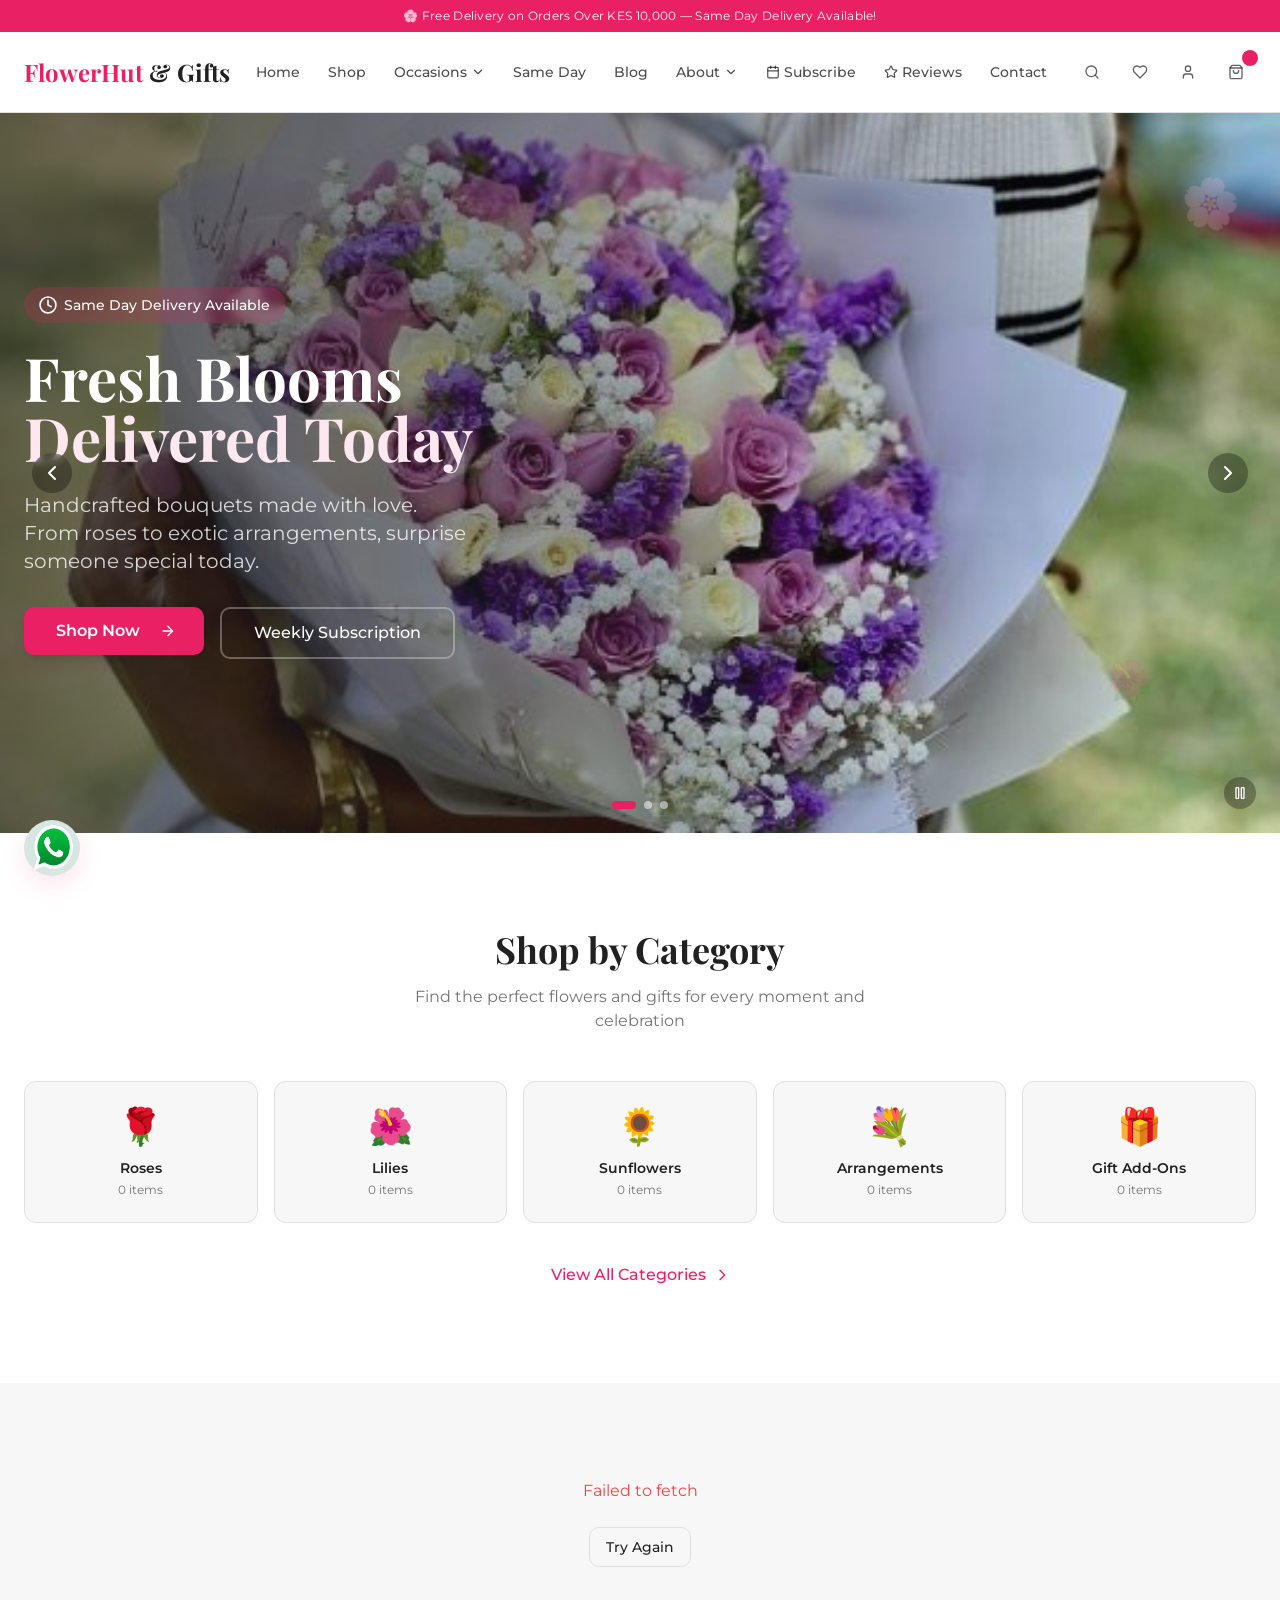
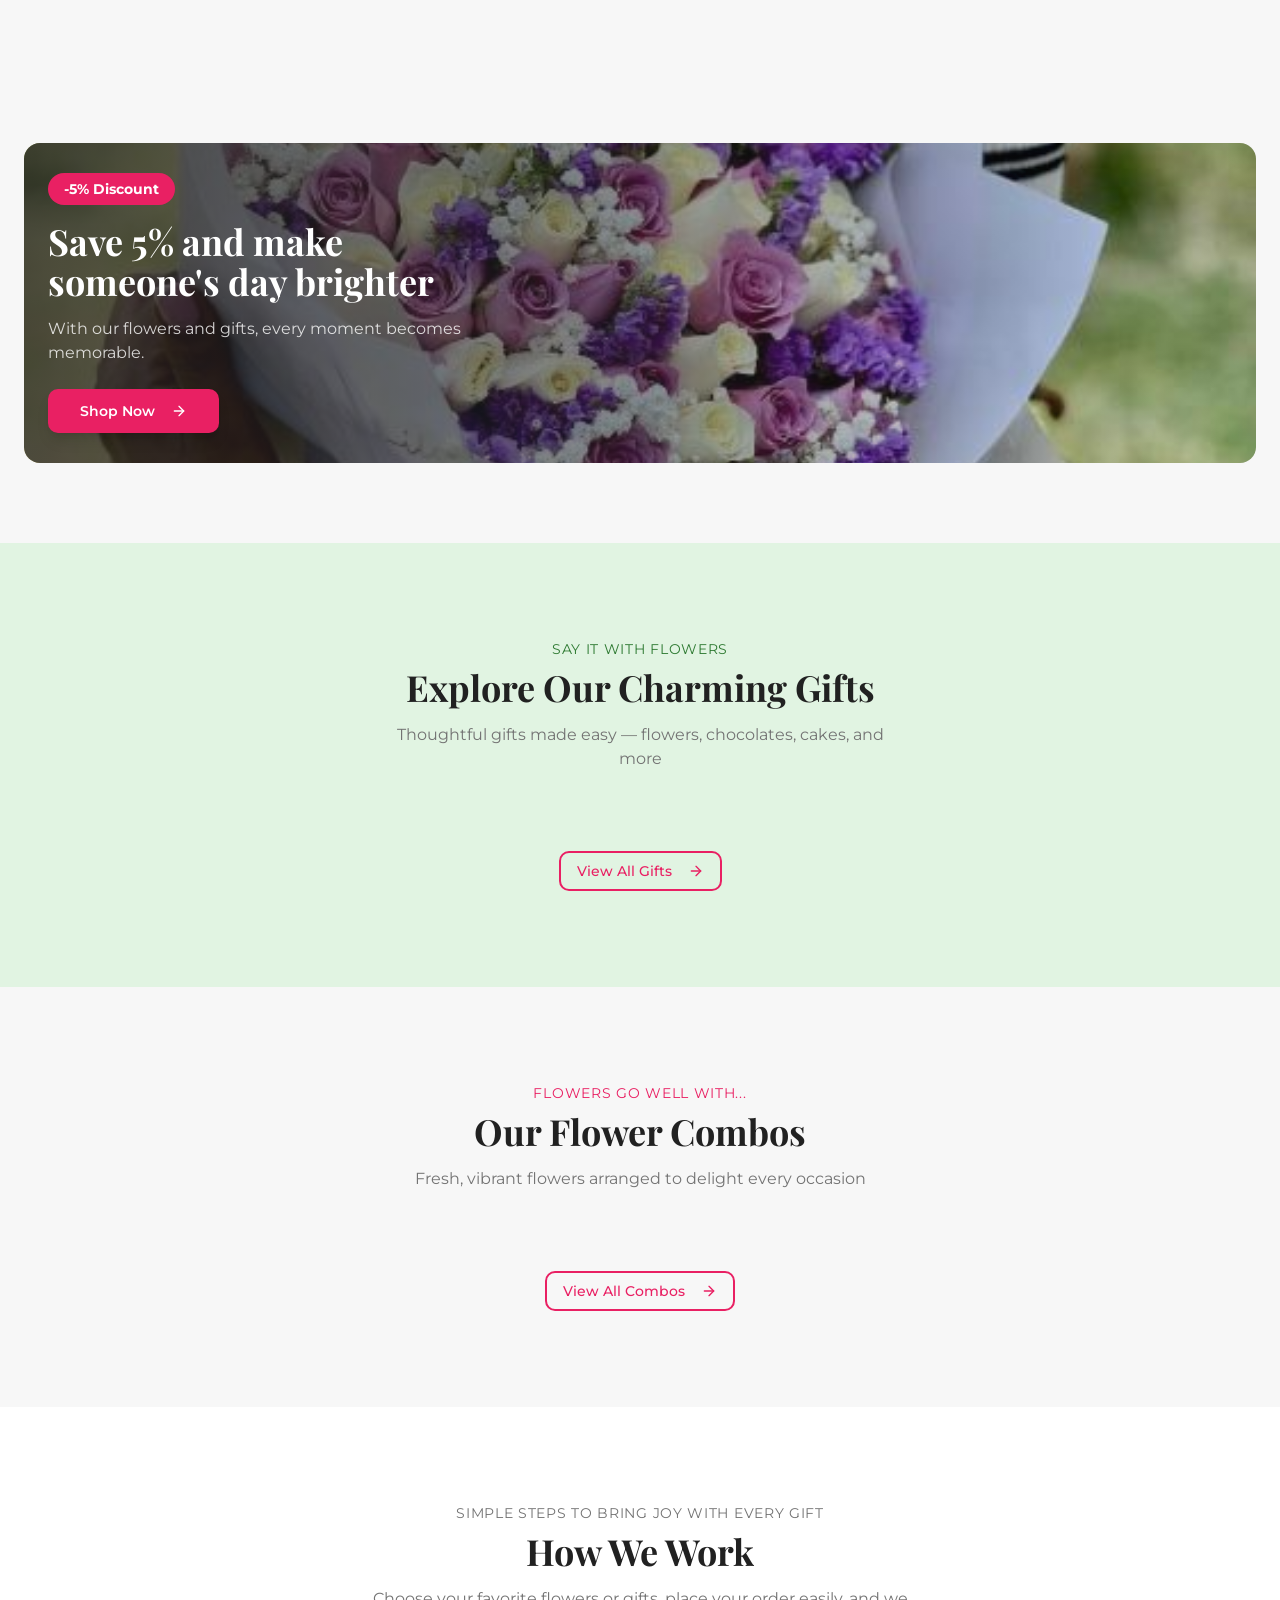
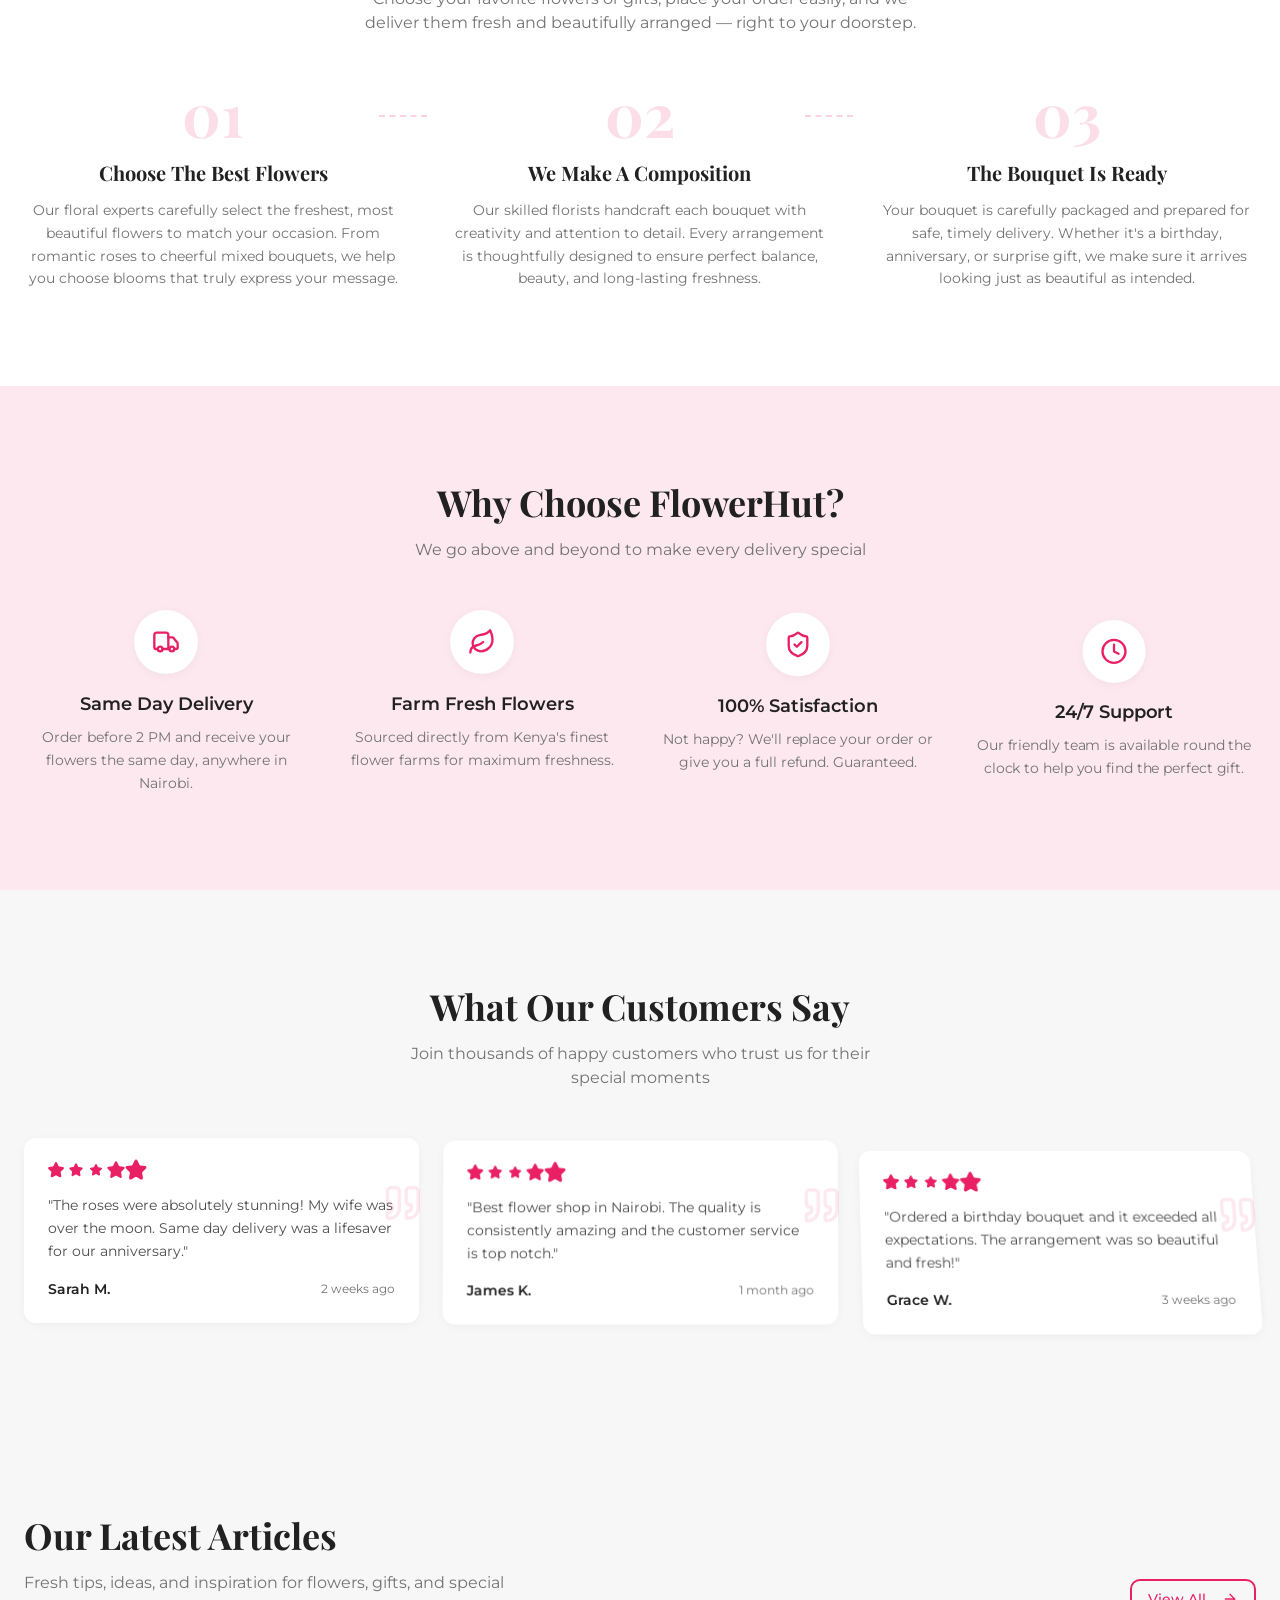
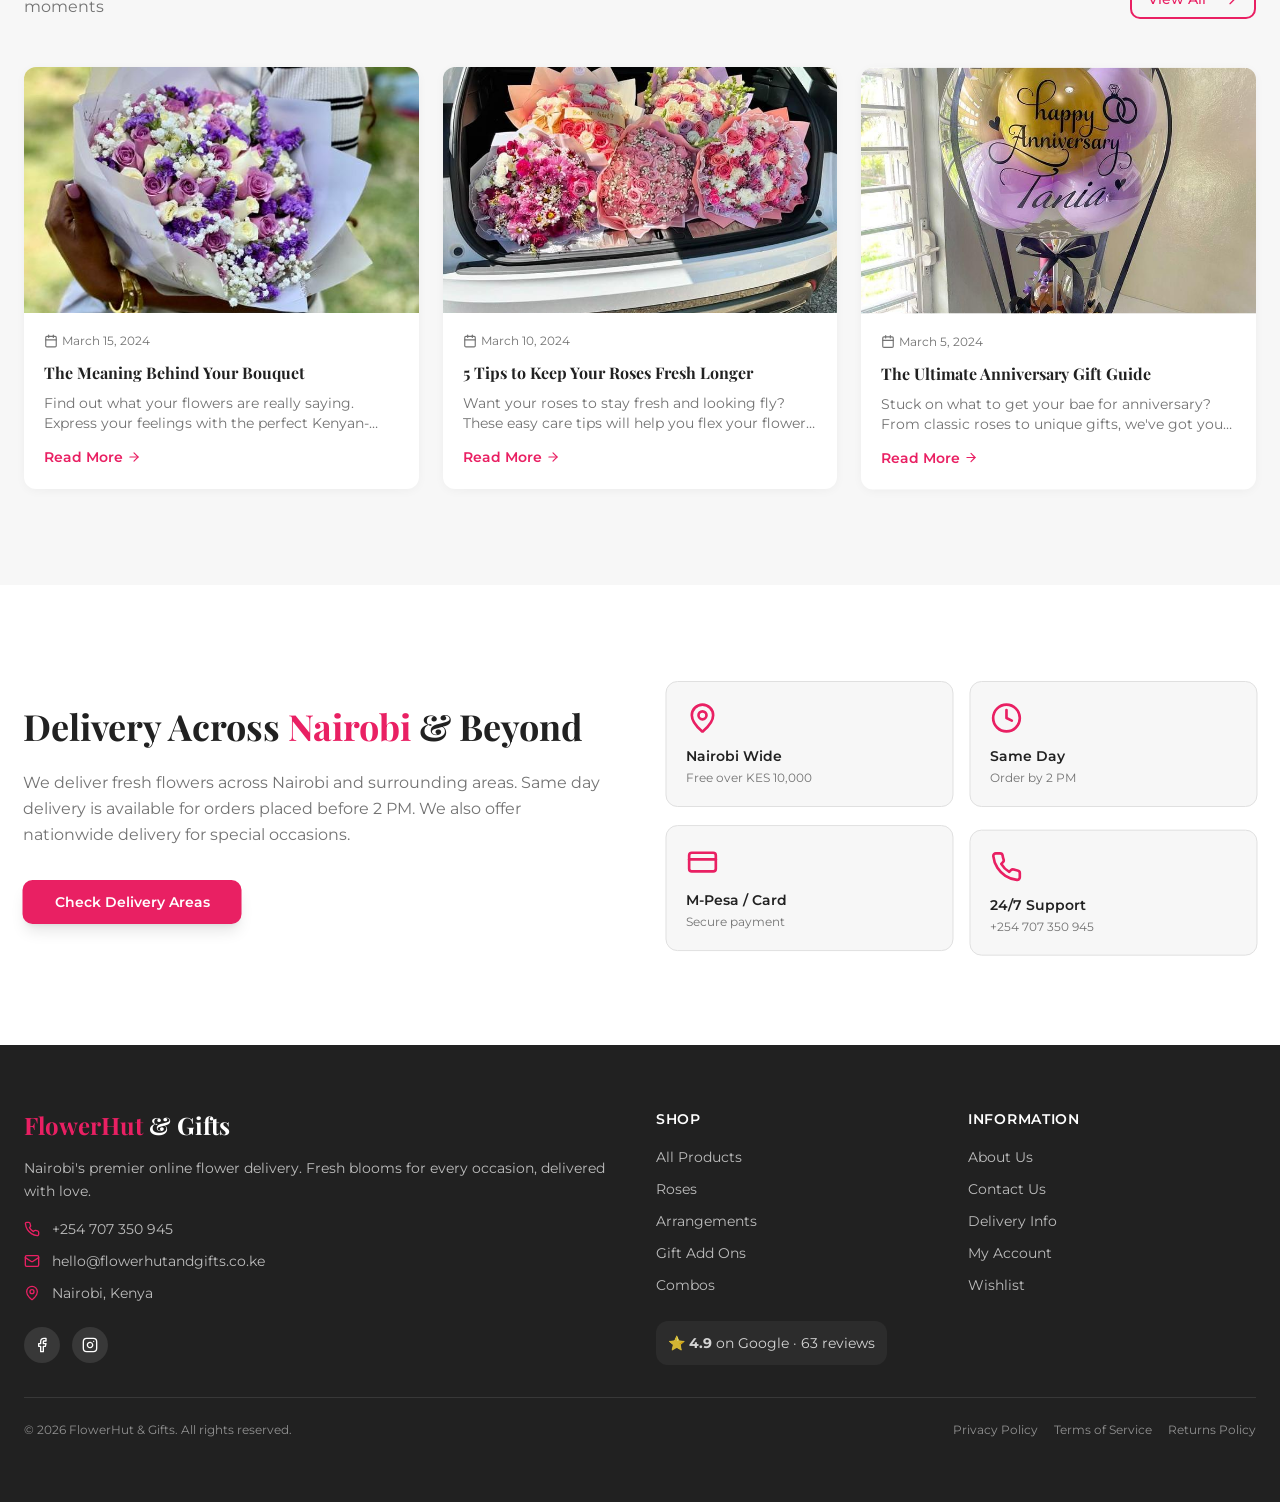
==== commit 25bf83e1: "Add files via upload" ====
--- a/index.html
+++ b/index.html
@@ -68,8 +68,8 @@
       gtag('js', new Date());
       gtag('config', 'G-KWENGVQHYM');
     </script>
-    <script type="module" crossorigin src="/assets/index-CnPPvmdZ.js"></script>
-    <link rel="stylesheet" crossorigin href="/assets/index-BZ-AxPCo.css">
+    <script type="module" crossorigin src="/assets/index-Bd2AHP08.js"></script>
+    <link rel="stylesheet" crossorigin href="/assets/index-Mh3Mc0uo.css">
   </head>
   <body>
     <div id="root"></div>
--- a/assets/index-Mh3Mc0uo.css
+++ b/assets/index-Mh3Mc0uo.css
@@ -0,0 +1 @@
+@import "https://fonts.googleapis.com/css2?family=Playfair+Display:ital,wght@0,400;0,500;0,600;0,700;1,400;1,500&family=Montserrat:wght@300;400;500;600;700&display=swap";*,:before,:after,::backdrop{--tw-border-spacing-x:0;--tw-border-spacing-y:0;--tw-translate-x:0;--tw-translate-y:0;--tw-rotate:0;--tw-skew-x:0;--tw-skew-y:0;--tw-scale-x:1;--tw-scale-y:1;--tw-pan-x: ;--tw-pan-y: ;--tw-pinch-zoom: ;--tw-scroll-snap-strictness:proximity;--tw-gradient-from-position: ;--tw-gradient-via-position: ;--tw-gradient-to-position: ;--tw-ordinal: ;--tw-slashed-zero: ;--tw-numeric-figure: ;--tw-numeric-spacing: ;--tw-numeric-fraction: ;--tw-ring-inset: ;--tw-ring-offset-width:0px;--tw-ring-offset-color:#fff;--tw-ring-color:#3b82f680;--tw-ring-offset-shadow:0 0 #0000;--tw-ring-shadow:0 0 #0000;--tw-shadow:0 0 #0000;--tw-shadow-colored:0 0 #0000;--tw-blur: ;--tw-brightness: ;--tw-contrast: ;--tw-grayscale: ;--tw-hue-rotate: ;--tw-invert: ;--tw-saturate: ;--tw-sepia: ;--tw-drop-shadow: ;--tw-backdrop-blur: ;--tw-backdrop-brightness: ;--tw-backdrop-contrast: ;--tw-backdrop-grayscale: ;--tw-backdrop-hue-rotate: ;--tw-backdrop-invert: ;--tw-backdrop-opacity: ;--tw-backdrop-saturate: ;--tw-backdrop-sepia: ;--tw-contain-size: ;--tw-contain-layout: ;--tw-contain-paint: ;--tw-contain-style: }*,:before,:after{box-sizing:border-box;border:0 solid #e5e7eb}:before,:after{--tw-content:""}html,:host{-webkit-text-size-adjust:100%;tab-size:4;font-feature-settings:normal;font-variation-settings:normal;-webkit-tap-highlight-color:transparent;font-family:ui-sans-serif,system-ui,sans-serif,Apple Color Emoji,Segoe UI Emoji,Segoe UI Symbol,Noto Color Emoji;line-height:1.5}body{line-height:inherit;margin:0}hr{height:0;color:inherit;border-top-width:1px}abbr:where([title]){-webkit-text-decoration:underline dotted;text-decoration:underline dotted}h1,h2,h3,h4,h5,h6{font-size:inherit;font-weight:inherit}a{color:inherit;-webkit-text-decoration:inherit;text-decoration:inherit}b,strong{font-weight:bolder}code,kbd,samp,pre{font-feature-settings:normal;font-variation-settings:normal;font-family:ui-monospace,SFMono-Regular,Menlo,Monaco,Consolas,Liberation Mono,Courier New,monospace;font-size:1em}small{font-size:80%}sub,sup{vertical-align:baseline;font-size:75%;line-height:0;position:relative}sub{bottom:-.25em}sup{top:-.5em}table{text-indent:0;border-color:inherit;border-collapse:collapse}button,input,optgroup,select,textarea{font-feature-settings:inherit;font-variation-settings:inherit;font-family:inherit;font-size:100%;font-weight:inherit;line-height:inherit;letter-spacing:inherit;color:inherit;margin:0;padding:0}button,select{text-transform:none}button,input:where([type=button]),input:where([type=reset]),input:where([type=submit]){-webkit-appearance:button;background-color:#0000;background-image:none}:-moz-focusring{outline:auto}:-moz-ui-invalid{box-shadow:none}progress{vertical-align:baseline}::-webkit-inner-spin-button{height:auto}::-webkit-outer-spin-button{height:auto}[type=search]{-webkit-appearance:textfield;outline-offset:-2px}::-webkit-search-decoration{-webkit-appearance:none}::-webkit-file-upload-button{-webkit-appearance:button;font:inherit}summary{display:list-item}blockquote,dl,dd,h1,h2,h3,h4,h5,h6,hr,figure,p,pre{margin:0}fieldset{margin:0;padding:0}legend{padding:0}ol,ul,menu{margin:0;padding:0;list-style:none}dialog{padding:0}textarea{resize:vertical}input::-moz-placeholder{opacity:1;color:#9ca3af}textarea::-moz-placeholder{opacity:1;color:#9ca3af}input::placeholder,textarea::placeholder{opacity:1;color:#9ca3af}button,[role=button]{cursor:pointer}:disabled{cursor:default}img,svg,video,canvas,audio,iframe,embed,object{vertical-align:middle;display:block}img,video{max-width:100%;height:auto}[hidden]:where(:not([hidden=until-found])){display:none}:root{--background:0 0% 97%;--foreground:0 0% 13%;--card:0 0% 100%;--card-foreground:0 0% 13%;--popover:0 0% 100%;--popover-foreground:0 0% 13%;--primary:340 82% 52%;--primary-foreground:0 0% 100%;--secondary:0 0% 97%;--secondary-foreground:0 0% 13%;--muted:0 0% 93%;--muted-foreground:0 0% 45%;--accent:123 45% 33%;--accent-foreground:0 0% 100%;--destructive:0 84% 60%;--destructive-foreground:0 0% 100%;--border:0 0% 88%;--input:0 0% 88%;--ring:340 82% 52%;--radius:.75rem;--sidebar-background:0 0% 98%;--sidebar-foreground:240 5.3% 26.1%;--sidebar-primary:240 5.9% 10%;--sidebar-primary-foreground:0 0% 98%;--sidebar-accent:240 4.8% 95.9%;--sidebar-accent-foreground:240 5.9% 10%;--sidebar-border:220 13% 91%;--sidebar-ring:217.2 91.2% 59.8%;--primary-light:340 82% 95%;--primary-glow:340 82% 62%;--accent-light:123 45% 92%;--hero-overlay:0 0% 0%;--shadow-soft:0 4px 20px -4px #00000014;--shadow-card:0 2px 12px -2px #0000000f;--shadow-hover:0 8px 30px -6px #e9206333}.dark{--background:0 0% 7%;--foreground:0 0% 95%;--card:0 0% 10%;--card-foreground:0 0% 95%;--popover:0 0% 10%;--popover-foreground:0 0% 95%;--primary:340 82% 55%;--primary-foreground:0 0% 100%;--secondary:0 0% 14%;--secondary-foreground:0 0% 95%;--muted:0 0% 14%;--muted-foreground:0 0% 60%;--accent:123 45% 40%;--accent-foreground:0 0% 100%;--destructive:0 62.8% 30.6%;--destructive-foreground:0 0% 100%;--border:0 0% 18%;--input:0 0% 18%;--ring:340 82% 55%}*{border-color:hsl(var(--border))}body{background-color:hsl(var(--background));color:hsl(var(--foreground));-webkit-font-smoothing:antialiased;-moz-osx-font-smoothing:grayscale;max-width:100vw;font-family:Montserrat,system-ui,sans-serif;overflow-x:hidden}h1,h2,h3,h4,h5,h6{font-family:Playfair Display,Georgia,serif}.container{width:100%;margin-left:auto;margin-right:auto;padding-left:1.5rem;padding-right:1.5rem}@media (width>=1400px){.container{max-width:1400px}}.sr-only{clip:rect(0, 0, 0, 0);white-space:nowrap;border-width:0;width:1px;height:1px;margin:-1px;padding:0;position:absolute;overflow:hidden}.pointer-events-none{pointer-events:none}.pointer-events-auto{pointer-events:auto}.visible{visibility:visible}.invisible{visibility:hidden}.collapse{visibility:collapse}.fixed{position:fixed}.absolute{position:absolute}.relative{position:relative}.sticky{position:sticky}.inset-0{inset:0}.inset-x-0{left:0;right:0}.inset-y-0{top:0;bottom:0}.-bottom-12{bottom:-3rem}.-left-12{left:-3rem}.-right-0\.5{right:-.125rem}.-right-1{right:-.25rem}.-right-12{right:-3rem}.-right-4{right:-1rem}.-top-0\.5{top:-.125rem}.-top-1{top:-.25rem}.-top-12{top:-3rem}.-top-3{top:-.75rem}.bottom-0{bottom:0}.bottom-32{bottom:8rem}.bottom-6{bottom:1.5rem}.bottom-full{bottom:100%}.left-0{left:0}.left-1{left:.25rem}.left-1\/2{left:50%}.left-2{left:.5rem}.left-3{left:.75rem}.left-4{left:1rem}.left-6{left:1.5rem}.left-\[50\%\]{left:50%}.left-full{left:100%}.right-0{right:0}.right-1{right:.25rem}.right-10{right:2.5rem}.right-2{right:.5rem}.right-3{right:.75rem}.right-32{right:8rem}.right-4{right:1rem}.right-6{right:1.5rem}.top-0{top:0}.top-1\.5{top:.375rem}.top-1\/2{top:50%}.top-2{top:.5rem}.top-20{top:5rem}.top-28{top:7rem}.top-3{top:.75rem}.top-3\.5{top:.875rem}.top-4{top:1rem}.top-8{top:2rem}.top-\[1px\]{top:1px}.top-\[50\%\]{top:50%}.top-\[60\%\]{top:60%}.top-full{top:100%}.z-10{z-index:10}.z-20{z-index:20}.z-40{z-index:40}.z-50{z-index:50}.z-\[100\]{z-index:100}.z-\[1\]{z-index:1}.-mx-1{margin-left:-.25rem;margin-right:-.25rem}.mx-2{margin-left:.5rem;margin-right:.5rem}.mx-3\.5{margin-left:.875rem;margin-right:.875rem}.mx-auto{margin-left:auto;margin-right:auto}.my-0\.5{margin-top:.125rem;margin-bottom:.125rem}.my-1{margin-top:.25rem;margin-bottom:.25rem}.my-6{margin-top:1.5rem;margin-bottom:1.5rem}.-ml-4{margin-left:-1rem}.-mt-4{margin-top:-1rem}.mb-1{margin-bottom:.25rem}.mb-1\.5{margin-bottom:.375rem}.mb-12{margin-bottom:3rem}.mb-2{margin-bottom:.5rem}.mb-3{margin-bottom:.75rem}.mb-4{margin-bottom:1rem}.mb-5{margin-bottom:1.25rem}.mb-6{margin-bottom:1.5rem}.mb-8{margin-bottom:2rem}.ml-1{margin-left:.25rem}.ml-2{margin-left:.5rem}.ml-3{margin-left:.75rem}.ml-4{margin-left:1rem}.ml-auto{margin-left:auto}.mr-2{margin-right:.5rem}.mt-0\.5{margin-top:.125rem}.mt-1{margin-top:.25rem}.mt-1\.5{margin-top:.375rem}.mt-10{margin-top:2.5rem}.mt-2{margin-top:.5rem}.mt-24{margin-top:6rem}.mt-3{margin-top:.75rem}.mt-4{margin-top:1rem}.mt-6{margin-top:1.5rem}.mt-8{margin-top:2rem}.mt-auto{margin-top:auto}.line-clamp-1{-webkit-line-clamp:1;-webkit-box-orient:vertical;display:-webkit-box;overflow:hidden}.block{display:block}.inline-block{display:inline-block}.inline{display:inline}.flex{display:flex}.inline-flex{display:inline-flex}.table{display:table}.grid{display:grid}.hidden{display:none}.aspect-\[16\/10\]{aspect-ratio:16/10}.aspect-video{aspect-ratio:16/9}.size-4{width:1rem;height:1rem}.h-1{height:.25rem}.h-1\.5{height:.375rem}.h-10{height:2.5rem}.h-11{height:2.75rem}.h-12{height:3rem}.h-14{height:3.5rem}.h-16{height:4rem}.h-2{height:.5rem}.h-2\.5{height:.625rem}.h-20{height:5rem}.h-24{height:6rem}.h-3{height:.75rem}.h-3\.5{height:.875rem}.h-32{height:8rem}.h-4{height:1rem}.h-48{height:12rem}.h-5{height:1.25rem}.h-6{height:1.5rem}.h-64{height:16rem}.h-7{height:1.75rem}.h-8{height:2rem}.h-80{height:20rem}.h-9{height:2.25rem}.h-\[1px\]{height:1px}.h-\[var\(--radix-navigation-menu-viewport-height\)\]{height:var(--radix-navigation-menu-viewport-height)}.h-\[var\(--radix-select-trigger-height\)\]{height:var(--radix-select-trigger-height)}.h-auto{height:auto}.h-full{height:100%}.h-px{height:1px}.h-screen{height:100vh}.h-svh{height:100svh}.max-h-60{max-height:15rem}.max-h-96{max-height:24rem}.max-h-\[300px\]{max-height:300px}.max-h-\[70vh\]{max-height:70vh}.max-h-\[80vh\]{max-height:80vh}.max-h-\[85vh\]{max-height:85vh}.max-h-\[90vh\]{max-height:90vh}.max-h-\[calc\(80vh-70px\)\]{max-height:calc(80vh - 70px)}.max-h-screen{max-height:100vh}.min-h-0{min-height:0}.min-h-\[70vh\]{min-height:70vh}.min-h-\[80px\]{min-height:80px}.min-h-screen{min-height:100vh}.min-h-svh{min-height:100svh}.w-0{width:0}.w-1{width:.25rem}.w-10{width:2.5rem}.w-11{width:2.75rem}.w-12{width:3rem}.w-14{width:3.5rem}.w-16{width:4rem}.w-2{width:.5rem}.w-2\.5{width:.625rem}.w-20{width:5rem}.w-24{width:6rem}.w-3{width:.75rem}.w-3\.5{width:.875rem}.w-3\/4{width:75%}.w-4{width:1rem}.w-5{width:1.25rem}.w-6{width:1.5rem}.w-64{width:16rem}.w-7{width:1.75rem}.w-72{width:18rem}.w-8{width:2rem}.w-80{width:20rem}.w-9{width:2.25rem}.w-96{width:24rem}.w-\[--sidebar-width\]{width:var(--sidebar-width)}.w-\[100px\]{width:100px}.w-\[1px\]{width:1px}.w-auto{width:auto}.w-full{width:100%}.w-max{width:max-content}.w-px{width:1px}.min-w-0{min-width:0}.min-w-48{min-width:12rem}.min-w-5{min-width:1.25rem}.min-w-\[12rem\]{min-width:12rem}.min-w-\[140px\]{min-width:140px}.min-w-\[200px\]{min-width:200px}.min-w-\[220px\]{min-width:220px}.min-w-\[8rem\]{min-width:8rem}.min-w-\[var\(--radix-select-trigger-width\)\]{min-width:var(--radix-select-trigger-width)}.max-w-2xl{max-width:42rem}.max-w-3xl{max-width:48rem}.max-w-4xl{max-width:56rem}.max-w-6xl{max-width:72rem}.max-w-\[--skeleton-width\]{max-width:var(--skeleton-width)}.max-w-\[150px\]{max-width:150px}.max-w-\[60\%\]{max-width:60%}.max-w-lg{max-width:32rem}.max-w-max{max-width:max-content}.max-w-md{max-width:28rem}.max-w-xl{max-width:36rem}.flex-1{flex:1}.flex-shrink-0,.shrink-0{flex-shrink:0}.grow{flex-grow:1}.grow-0{flex-grow:0}.basis-full{flex-basis:100%}.caption-bottom{caption-side:bottom}.border-collapse{border-collapse:collapse}.-translate-x-1\/2{--tw-translate-x:-50%;transform:translate(var(--tw-translate-x), var(--tw-translate-y)) rotate(var(--tw-rotate)) skewX(var(--tw-skew-x)) skewY(var(--tw-skew-y)) scaleX(var(--tw-scale-x)) scaleY(var(--tw-scale-y))}.-translate-x-px{--tw-translate-x:-1px;transform:translate(var(--tw-translate-x), var(--tw-translate-y)) rotate(var(--tw-rotate)) skewX(var(--tw-skew-x)) skewY(var(--tw-skew-y)) scaleX(var(--tw-scale-x)) scaleY(var(--tw-scale-y))}.-translate-y-1\/2{--tw-translate-y:-50%;transform:translate(var(--tw-translate-x), var(--tw-translate-y)) rotate(var(--tw-rotate)) skewX(var(--tw-skew-x)) skewY(var(--tw-skew-y)) scaleX(var(--tw-scale-x)) scaleY(var(--tw-scale-y))}.translate-x-\[-50\%\]{--tw-translate-x:-50%;transform:translate(var(--tw-translate-x), var(--tw-translate-y)) rotate(var(--tw-rotate)) skewX(var(--tw-skew-x)) skewY(var(--tw-skew-y)) scaleX(var(--tw-scale-x)) scaleY(var(--tw-scale-y))}.translate-x-px{--tw-translate-x:1px;transform:translate(var(--tw-translate-x), var(--tw-translate-y)) rotate(var(--tw-rotate)) skewX(var(--tw-skew-x)) skewY(var(--tw-skew-y)) scaleX(var(--tw-scale-x)) scaleY(var(--tw-scale-y))}.translate-y-\[-50\%\]{--tw-translate-y:-50%;transform:translate(var(--tw-translate-x), var(--tw-translate-y)) rotate(var(--tw-rotate)) skewX(var(--tw-skew-x)) skewY(var(--tw-skew-y)) scaleX(var(--tw-scale-x)) scaleY(var(--tw-scale-y))}.rotate-180{--tw-rotate:180deg;transform:translate(var(--tw-translate-x), var(--tw-translate-y)) rotate(var(--tw-rotate)) skewX(var(--tw-skew-x)) skewY(var(--tw-skew-y)) scaleX(var(--tw-scale-x)) scaleY(var(--tw-scale-y))}.rotate-45{--tw-rotate:45deg;transform:translate(var(--tw-translate-x), var(--tw-translate-y)) rotate(var(--tw-rotate)) skewX(var(--tw-skew-x)) skewY(var(--tw-skew-y)) scaleX(var(--tw-scale-x)) scaleY(var(--tw-scale-y))}.rotate-90{--tw-rotate:90deg;transform:translate(var(--tw-translate-x), var(--tw-translate-y)) rotate(var(--tw-rotate)) skewX(var(--tw-skew-x)) skewY(var(--tw-skew-y)) scaleX(var(--tw-scale-x)) scaleY(var(--tw-scale-y))}.scale-105{--tw-scale-x:1.05;--tw-scale-y:1.05;transform:translate(var(--tw-translate-x), var(--tw-translate-y)) rotate(var(--tw-rotate)) skewX(var(--tw-skew-x)) skewY(var(--tw-skew-y)) scaleX(var(--tw-scale-x)) scaleY(var(--tw-scale-y))}.transform{transform:translate(var(--tw-translate-x), var(--tw-translate-y)) rotate(var(--tw-rotate)) skewX(var(--tw-skew-x)) skewY(var(--tw-skew-y)) scaleX(var(--tw-scale-x)) scaleY(var(--tw-scale-y))}@keyframes pulse{50%{opacity:.5}}.animate-pulse{animation:2s cubic-bezier(.4,0,.6,1) infinite pulse}@keyframes spin{to{transform:rotate(360deg)}}.animate-spin{animation:1s linear infinite spin}.cursor-default{cursor:default}.cursor-pointer{cursor:pointer}.touch-none{touch-action:none}.select-none{-webkit-user-select:none;user-select:none}.resize-none{resize:none}.list-inside{list-style-position:inside}.list-disc{list-style-type:disc}.list-none{list-style-type:none}.grid-cols-1{grid-template-columns:repeat(1,minmax(0,1fr))}.grid-cols-2{grid-template-columns:repeat(2,minmax(0,1fr))}.grid-cols-3{grid-template-columns:repeat(3,minmax(0,1fr))}.grid-cols-4{grid-template-columns:repeat(4,minmax(0,1fr))}.flex-row{flex-direction:row}.flex-col{flex-direction:column}.flex-col-reverse{flex-direction:column-reverse}.flex-wrap{flex-wrap:wrap}.items-start{align-items:flex-start}.items-end{align-items:flex-end}.items-center{align-items:center}.items-stretch{align-items:stretch}.justify-end{justify-content:flex-end}.justify-center{justify-content:center}.justify-between{justify-content:space-between}.gap-0\.5{gap:.125rem}.gap-1{gap:.25rem}.gap-1\.5{gap:.375rem}.gap-12{gap:3rem}.gap-2{gap:.5rem}.gap-3{gap:.75rem}.gap-4{gap:1rem}.gap-5{gap:1.25rem}.gap-6{gap:1.5rem}.gap-7{gap:1.75rem}.gap-8{gap:2rem}.space-x-1>:not([hidden])~:not([hidden]){--tw-space-x-reverse:0;margin-right:calc(.25rem * var(--tw-space-x-reverse));margin-left:calc(.25rem * calc(1 - var(--tw-space-x-reverse)))}.space-x-4>:not([hidden])~:not([hidden]){--tw-space-x-reverse:0;margin-right:calc(1rem * var(--tw-space-x-reverse));margin-left:calc(1rem * calc(1 - var(--tw-space-x-reverse)))}.space-y-0\.5>:not([hidden])~:not([hidden]){--tw-space-y-reverse:0;margin-top:calc(.125rem * calc(1 - var(--tw-space-y-reverse)));margin-bottom:calc(.125rem * var(--tw-space-y-reverse))}.space-y-1>:not([hidden])~:not([hidden]){--tw-space-y-reverse:0;margin-top:calc(.25rem * calc(1 - var(--tw-space-y-reverse)));margin-bottom:calc(.25rem * var(--tw-space-y-reverse))}.space-y-1\.5>:not([hidden])~:not([hidden]){--tw-space-y-reverse:0;margin-top:calc(.375rem * calc(1 - var(--tw-space-y-reverse)));margin-bottom:calc(.375rem * var(--tw-space-y-reverse))}.space-y-12>:not([hidden])~:not([hidden]){--tw-space-y-reverse:0;margin-top:calc(3rem * calc(1 - var(--tw-space-y-reverse)));margin-bottom:calc(3rem * var(--tw-space-y-reverse))}.space-y-2>:not([hidden])~:not([hidden]){--tw-space-y-reverse:0;margin-top:calc(.5rem * calc(1 - var(--tw-space-y-reverse)));margin-bottom:calc(.5rem * var(--tw-space-y-reverse))}.space-y-3>:not([hidden])~:not([hidden]){--tw-space-y-reverse:0;margin-top:calc(.75rem * calc(1 - var(--tw-space-y-reverse)));margin-bottom:calc(.75rem * var(--tw-space-y-reverse))}.space-y-4>:not([hidden])~:not([hidden]){--tw-space-y-reverse:0;margin-top:calc(1rem * calc(1 - var(--tw-space-y-reverse)));margin-bottom:calc(1rem * var(--tw-space-y-reverse))}.space-y-5>:not([hidden])~:not([hidden]){--tw-space-y-reverse:0;margin-top:calc(1.25rem * calc(1 - var(--tw-space-y-reverse)));margin-bottom:calc(1.25rem * var(--tw-space-y-reverse))}.space-y-6>:not([hidden])~:not([hidden]){--tw-space-y-reverse:0;margin-top:calc(1.5rem * calc(1 - var(--tw-space-y-reverse)));margin-bottom:calc(1.5rem * var(--tw-space-y-reverse))}.divide-y>:not([hidden])~:not([hidden]){--tw-divide-y-reverse:0;border-top-width:calc(1px * calc(1 - var(--tw-divide-y-reverse)));border-bottom-width:calc(1px * var(--tw-divide-y-reverse))}.divide-gray-50>:not([hidden])~:not([hidden]){--tw-divide-opacity:1;border-color:rgb(249 250 251/var(--tw-divide-opacity,1))}.self-start{align-self:flex-start}.overflow-auto{overflow:auto}.overflow-hidden{overflow:hidden}.overflow-x-auto{overflow-x:auto}.overflow-y-auto{overflow-y:auto}.overflow-x-hidden{overflow-x:hidden}.truncate{text-overflow:ellipsis;white-space:nowrap;overflow:hidden}.whitespace-nowrap{white-space:nowrap}.break-words{overflow-wrap:break-word}.break-all{word-break:break-all}.rounded{border-radius:.25rem}.rounded-2xl{border-radius:1rem}.rounded-3xl{border-radius:1.5rem}.rounded-\[2px\]{border-radius:2px}.rounded-\[inherit\]{border-radius:inherit}.rounded-full{border-radius:9999px}.rounded-lg{border-radius:var(--radius)}.rounded-md{border-radius:calc(var(--radius) - 2px)}.rounded-sm{border-radius:calc(var(--radius) - 4px)}.rounded-xl{border-radius:.75rem}.rounded-l-lg{border-top-left-radius:var(--radius);border-bottom-left-radius:var(--radius)}.rounded-r-lg{border-top-right-radius:var(--radius);border-bottom-right-radius:var(--radius)}.rounded-t-\[10px\]{border-top-left-radius:10px;border-top-right-radius:10px}.rounded-t-lg{border-top-left-radius:var(--radius);border-top-right-radius:var(--radius)}.rounded-tl-sm{border-top-left-radius:calc(var(--radius) - 4px)}.border{border-width:1px}.border-2{border-width:2px}.border-\[1\.5px\]{border-width:1.5px}.border-y{border-top-width:1px;border-bottom-width:1px}.border-b{border-bottom-width:1px}.border-b-2{border-bottom-width:2px}.border-l{border-left-width:1px}.border-r{border-right-width:1px}.border-t{border-top-width:1px}.border-t-2{border-top-width:2px}.border-dashed{border-style:dashed}.border-\[--color-border\]{border-color:var(--color-border)}.border-amber-200{--tw-border-opacity:1;border-color:rgb(253 230 138/var(--tw-border-opacity,1))}.border-blue-200{--tw-border-opacity:1;border-color:rgb(191 219 254/var(--tw-border-opacity,1))}.border-border{border-color:hsl(var(--border))}.border-border\/50{border-color:hsl(var(--border) / .5)}.border-destructive{border-color:hsl(var(--destructive))}.border-destructive\/50{border-color:hsl(var(--destructive) / .5)}.border-gray-100{--tw-border-opacity:1;border-color:rgb(243 244 246/var(--tw-border-opacity,1))}.border-gray-200{--tw-border-opacity:1;border-color:rgb(229 231 235/var(--tw-border-opacity,1))}.border-gray-300{--tw-border-opacity:1;border-color:rgb(209 213 219/var(--tw-border-opacity,1))}.border-gray-50{--tw-border-opacity:1;border-color:rgb(249 250 251/var(--tw-border-opacity,1))}.border-green-200{--tw-border-opacity:1;border-color:rgb(187 247 208/var(--tw-border-opacity,1))}.border-green-600{--tw-border-opacity:1;border-color:rgb(22 163 74/var(--tw-border-opacity,1))}.border-input{border-color:hsl(var(--input))}.border-primary{border-color:hsl(var(--primary))}.border-primary-foreground\/10{border-color:hsl(var(--primary-foreground) / .1)}.border-primary-foreground\/30{border-color:hsl(var(--primary-foreground) / .3)}.border-primary\/20{border-color:hsl(var(--primary) / .2)}.border-red-500{--tw-border-opacity:1;border-color:rgb(239 68 68/var(--tw-border-opacity,1))}.border-rose-100{--tw-border-opacity:1;border-color:rgb(255 228 230/var(--tw-border-opacity,1))}.border-rose-500{--tw-border-opacity:1;border-color:rgb(244 63 94/var(--tw-border-opacity,1))}.border-sidebar-border{border-color:hsl(var(--sidebar-border))}.border-transparent{border-color:#0000}.border-l-transparent{border-left-color:#0000}.border-t-transparent{border-top-color:#0000}.bg-\[--color-bg\]{background-color:var(--color-bg)}.bg-accent{background-color:hsl(var(--accent))}.bg-accent-light{background-color:hsl(var(--accent-light))}.bg-amber-100{--tw-bg-opacity:1;background-color:rgb(254 243 199/var(--tw-bg-opacity,1))}.bg-amber-400{--tw-bg-opacity:1;background-color:rgb(251 191 36/var(--tw-bg-opacity,1))}.bg-amber-50{--tw-bg-opacity:1;background-color:rgb(255 251 235/var(--tw-bg-opacity,1))}.bg-amber-500{--tw-bg-opacity:1;background-color:rgb(245 158 11/var(--tw-bg-opacity,1))}.bg-background{background-color:hsl(var(--background))}.bg-black\/30{background-color:#0000004d}.bg-black\/50{background-color:#00000080}.bg-black\/80{background-color:#000c}.bg-blue-100{--tw-bg-opacity:1;background-color:rgb(219 234 254/var(--tw-bg-opacity,1))}.bg-blue-50{--tw-bg-opacity:1;background-color:rgb(239 246 255/var(--tw-bg-opacity,1))}.bg-blue-500{--tw-bg-opacity:1;background-color:rgb(59 130 246/var(--tw-bg-opacity,1))}.bg-blue-600{--tw-bg-opacity:1;background-color:rgb(37 99 235/var(--tw-bg-opacity,1))}.bg-border{background-color:hsl(var(--border))}.bg-card{background-color:hsl(var(--card))}.bg-card\/80{background-color:hsl(var(--card) / .8)}.bg-card\/95{background-color:hsl(var(--card) / .95)}.bg-cyan-100{--tw-bg-opacity:1;background-color:rgb(207 250 254/var(--tw-bg-opacity,1))}.bg-destructive{background-color:hsl(var(--destructive))}.bg-destructive\/10{background-color:hsl(var(--destructive) / .1)}.bg-emerald-100{--tw-bg-opacity:1;background-color:rgb(209 250 229/var(--tw-bg-opacity,1))}.bg-emerald-400{--tw-bg-opacity:1;background-color:rgb(52 211 153/var(--tw-bg-opacity,1))}.bg-emerald-500{--tw-bg-opacity:1;background-color:rgb(16 185 129/var(--tw-bg-opacity,1))}.bg-foreground{background-color:hsl(var(--foreground))}.bg-foreground\/40{background-color:hsl(var(--foreground) / .4)}.bg-foreground\/60{background-color:hsl(var(--foreground) / .6)}.bg-gray-100{--tw-bg-opacity:1;background-color:rgb(243 244 246/var(--tw-bg-opacity,1))}.bg-gray-200{--tw-bg-opacity:1;background-color:rgb(229 231 235/var(--tw-bg-opacity,1))}.bg-gray-50{--tw-bg-opacity:1;background-color:rgb(249 250 251/var(--tw-bg-opacity,1))}.bg-gray-900{--tw-bg-opacity:1;background-color:rgb(17 24 39/var(--tw-bg-opacity,1))}.bg-green-100{--tw-bg-opacity:1;background-color:rgb(220 252 231/var(--tw-bg-opacity,1))}.bg-green-50{--tw-bg-opacity:1;background-color:rgb(240 253 244/var(--tw-bg-opacity,1))}.bg-green-500{--tw-bg-opacity:1;background-color:rgb(34 197 94/var(--tw-bg-opacity,1))}.bg-green-600{--tw-bg-opacity:1;background-color:rgb(22 163 74/var(--tw-bg-opacity,1))}.bg-muted{background-color:hsl(var(--muted))}.bg-muted\/30{background-color:hsl(var(--muted) / .3)}.bg-muted\/50{background-color:hsl(var(--muted) / .5)}.bg-pink-50{--tw-bg-opacity:1;background-color:rgb(253 242 248/var(--tw-bg-opacity,1))}.bg-popover{background-color:hsl(var(--popover))}.bg-primary{background-color:hsl(var(--primary))}.bg-primary-foreground\/10{background-color:hsl(var(--primary-foreground) / .1)}.bg-primary-foreground\/5{background-color:hsl(var(--primary-foreground) / .05)}.bg-primary-light{background-color:hsl(var(--primary-light))}.bg-primary\/20{background-color:hsl(var(--primary) / .2)}.bg-primary\/5{background-color:hsl(var(--primary) / .05)}.bg-purple-100{--tw-bg-opacity:1;background-color:rgb(243 232 255/var(--tw-bg-opacity,1))}.bg-red-100{--tw-bg-opacity:1;background-color:rgb(254 226 226/var(--tw-bg-opacity,1))}.bg-red-200{--tw-bg-opacity:1;background-color:rgb(254 202 202/var(--tw-bg-opacity,1))}.bg-red-50{--tw-bg-opacity:1;background-color:rgb(254 242 242/var(--tw-bg-opacity,1))}.bg-red-500{--tw-bg-opacity:1;background-color:rgb(239 68 68/var(--tw-bg-opacity,1))}.bg-red-600{--tw-bg-opacity:1;background-color:rgb(220 38 38/var(--tw-bg-opacity,1))}.bg-rose-100{--tw-bg-opacity:1;background-color:rgb(255 228 230/var(--tw-bg-opacity,1))}.bg-rose-50{--tw-bg-opacity:1;background-color:rgb(255 241 242/var(--tw-bg-opacity,1))}.bg-rose-500{--tw-bg-opacity:1;background-color:rgb(244 63 94/var(--tw-bg-opacity,1))}.bg-secondary{background-color:hsl(var(--secondary))}.bg-sidebar{background-color:hsl(var(--sidebar-background))}.bg-sidebar-border{background-color:hsl(var(--sidebar-border))}.bg-transparent{background-color:#0000}.bg-white{--tw-bg-opacity:1;background-color:rgb(255 255 255/var(--tw-bg-opacity,1))}.bg-white\/20{background-color:#fff3}.bg-white\/50{background-color:#ffffff80}.bg-yellow-100{--tw-bg-opacity:1;background-color:rgb(254 249 195/var(--tw-bg-opacity,1))}.bg-yellow-50{--tw-bg-opacity:1;background-color:rgb(254 252 232/var(--tw-bg-opacity,1))}.bg-gradient-to-br{background-image:linear-gradient(to bottom right, var(--tw-gradient-stops))}.bg-gradient-to-r{background-image:linear-gradient(to right, var(--tw-gradient-stops))}.bg-gradient-to-t{background-image:linear-gradient(to top, var(--tw-gradient-stops))}.from-amber-400{--tw-gradient-from:#fbbf24 var(--tw-gradient-from-position);--tw-gradient-to:#fbbf2400 var(--tw-gradient-to-position);--tw-gradient-stops:var(--tw-gradient-from), var(--tw-gradient-to)}.from-blue-400{--tw-gradient-from:#60a5fa var(--tw-gradient-from-position);--tw-gradient-to:#60a5fa00 var(--tw-gradient-to-position);--tw-gradient-stops:var(--tw-gradient-from), var(--tw-gradient-to)}.from-blue-50{--tw-gradient-from:#eff6ff var(--tw-gradient-from-position);--tw-gradient-to:#eff6ff00 var(--tw-gradient-to-position);--tw-gradient-stops:var(--tw-gradient-from), var(--tw-gradient-to)}.from-emerald-400{--tw-gradient-from:#34d399 var(--tw-gradient-from-position);--tw-gradient-to:#34d39900 var(--tw-gradient-to-position);--tw-gradient-stops:var(--tw-gradient-from), var(--tw-gradient-to)}.from-foreground\/70{--tw-gradient-from:hsl(var(--foreground) / .7) var(--tw-gradient-from-position);--tw-gradient-to:hsl(var(--foreground) / 0) var(--tw-gradient-to-position);--tw-gradient-stops:var(--tw-gradient-from), var(--tw-gradient-to)}.from-foreground\/80{--tw-gradient-from:hsl(var(--foreground) / .8) var(--tw-gradient-from-position);--tw-gradient-to:hsl(var(--foreground) / 0) var(--tw-gradient-to-position);--tw-gradient-stops:var(--tw-gradient-from), var(--tw-gradient-to)}.from-green-400{--tw-gradient-from:#4ade80 var(--tw-gradient-from-position);--tw-gradient-to:#4ade8000 var(--tw-gradient-to-position);--tw-gradient-stops:var(--tw-gradient-from), var(--tw-gradient-to)}.from-green-50{--tw-gradient-from:#f0fdf4 var(--tw-gradient-from-position);--tw-gradient-to:#f0fdf400 var(--tw-gradient-to-position);--tw-gradient-stops:var(--tw-gradient-from), var(--tw-gradient-to)}.from-orange-400{--tw-gradient-from:#fb923c var(--tw-gradient-from-position);--tw-gradient-to:#fb923c00 var(--tw-gradient-to-position);--tw-gradient-stops:var(--tw-gradient-from), var(--tw-gradient-to)}.from-primary-light{--tw-gradient-from:hsl(var(--primary-light)) var(--tw-gradient-from-position);--tw-gradient-to:hsl(var(--primary-light) / 0) var(--tw-gradient-to-position);--tw-gradient-stops:var(--tw-gradient-from), var(--tw-gradient-to)}.from-red-400{--tw-gradient-from:#f87171 var(--tw-gradient-from-position);--tw-gradient-to:#f8717100 var(--tw-gradient-to-position);--tw-gradient-stops:var(--tw-gradient-from), var(--tw-gradient-to)}.from-rose-400{--tw-gradient-from:#fb7185 var(--tw-gradient-from-position);--tw-gradient-to:#fb718500 var(--tw-gradient-to-position);--tw-gradient-stops:var(--tw-gradient-from), var(--tw-gradient-to)}.from-rose-50{--tw-gradient-from:#fff1f2 var(--tw-gradient-from-position);--tw-gradient-to:#fff1f200 var(--tw-gradient-to-position);--tw-gradient-stops:var(--tw-gradient-from), var(--tw-gradient-to)}.from-rose-500{--tw-gradient-from:#f43f5e var(--tw-gradient-from-position);--tw-gradient-to:#f43f5e00 var(--tw-gradient-to-position);--tw-gradient-stops:var(--tw-gradient-from), var(--tw-gradient-to)}.from-yellow-400{--tw-gradient-from:#facc15 var(--tw-gradient-from-position);--tw-gradient-to:#facc1500 var(--tw-gradient-to-position);--tw-gradient-stops:var(--tw-gradient-from), var(--tw-gradient-to)}.via-foreground\/40{--tw-gradient-to:hsl(var(--foreground) / 0) var(--tw-gradient-to-position);--tw-gradient-stops:var(--tw-gradient-from), hsl(var(--foreground) / .4) var(--tw-gradient-via-position), var(--tw-gradient-to)}.via-foreground\/50{--tw-gradient-to:hsl(var(--foreground) / 0) var(--tw-gradient-to-position);--tw-gradient-stops:var(--tw-gradient-from), hsl(var(--foreground) / .5) var(--tw-gradient-via-position), var(--tw-gradient-to)}.via-pink-50{--tw-gradient-to:#fdf2f800 var(--tw-gradient-to-position);--tw-gradient-stops:var(--tw-gradient-from), #fdf2f8 var(--tw-gradient-via-position), var(--tw-gradient-to)}.via-primary-light\/50{--tw-gradient-to:hsl(var(--primary-light) / 0) var(--tw-gradient-to-position);--tw-gradient-stops:var(--tw-gradient-from), hsl(var(--primary-light) / .5) var(--tw-gradient-via-position), var(--tw-gradient-to)}.to-amber-500{--tw-gradient-to:#f59e0b var(--tw-gradient-to-position)}.to-background{--tw-gradient-to:hsl(var(--background)) var(--tw-gradient-to-position)}.to-blue-600{--tw-gradient-to:#2563eb var(--tw-gradient-to-position)}.to-emerald-50{--tw-gradient-to:#ecfdf5 var(--tw-gradient-to-position)}.to-green-600{--tw-gradient-to:#16a34a var(--tw-gradient-to-position)}.to-indigo-50{--tw-gradient-to:#eef2ff var(--tw-gradient-to-position)}.to-indigo-500{--tw-gradient-to:#6366f1 var(--tw-gradient-to-position)}.to-orange-50{--tw-gradient-to:#fff7ed var(--tw-gradient-to-position)}.to-pink-400{--tw-gradient-to:#f472b6 var(--tw-gradient-to-position)}.to-pink-600{--tw-gradient-to:#db2777 var(--tw-gradient-to-position)}.to-red-600{--tw-gradient-to:#dc2626 var(--tw-gradient-to-position)}.to-rose-600{--tw-gradient-to:#e11d48 var(--tw-gradient-to-position)}.to-transparent{--tw-gradient-to:transparent var(--tw-gradient-to-position)}.to-yellow-500{--tw-gradient-to:#eab308 var(--tw-gradient-to-position)}.to-yellow-600{--tw-gradient-to:#ca8a04 var(--tw-gradient-to-position)}.fill-amber-400{fill:#fbbf24}.fill-current{fill:currentColor}.fill-muted{fill:hsl(var(--muted))}.fill-primary{fill:hsl(var(--primary))}.fill-primary\/50{fill:hsl(var(--primary) / .5)}.object-cover{-o-object-fit:cover;object-fit:cover}.p-0{padding:0}.p-1{padding:.25rem}.p-1\.5{padding:.375rem}.p-12{padding:3rem}.p-2{padding:.5rem}.p-2\.5{padding:.625rem}.p-3{padding:.75rem}.p-4{padding:1rem}.p-5{padding:1.25rem}.p-6{padding:1.5rem}.p-8{padding:2rem}.p-\[1px\]{padding:1px}.px-1{padding-left:.25rem;padding-right:.25rem}.px-1\.5{padding-left:.375rem;padding-right:.375rem}.px-2{padding-left:.5rem;padding-right:.5rem}.px-2\.5{padding-left:.625rem;padding-right:.625rem}.px-3{padding-left:.75rem;padding-right:.75rem}.px-4{padding-left:1rem;padding-right:1rem}.px-5{padding-left:1.25rem;padding-right:1.25rem}.px-6{padding-left:1.5rem;padding-right:1.5rem}.px-8{padding-left:2rem;padding-right:2rem}.py-0\.5{padding-top:.125rem;padding-bottom:.125rem}.py-1{padding-top:.25rem;padding-bottom:.25rem}.py-1\.5{padding-top:.375rem;padding-bottom:.375rem}.py-10{padding-top:2.5rem;padding-bottom:2.5rem}.py-12{padding-top:3rem;padding-bottom:3rem}.py-16{padding-top:4rem;padding-bottom:4rem}.py-2{padding-top:.5rem;padding-bottom:.5rem}.py-2\.5{padding-top:.625rem;padding-bottom:.625rem}.py-20{padding-top:5rem;padding-bottom:5rem}.py-24{padding-top:6rem;padding-bottom:6rem}.py-3{padding-top:.75rem;padding-bottom:.75rem}.py-3\.5{padding-top:.875rem;padding-bottom:.875rem}.py-4{padding-top:1rem;padding-bottom:1rem}.py-6{padding-top:1.5rem;padding-bottom:1.5rem}.py-8{padding-top:2rem;padding-bottom:2rem}.pb-16{padding-bottom:4rem}.pb-3{padding-bottom:.75rem}.pb-4{padding-bottom:1rem}.pl-10{padding-left:2.5rem}.pl-2\.5{padding-left:.625rem}.pl-4{padding-left:1rem}.pl-8{padding-left:2rem}.pl-9{padding-left:2.25rem}.pr-10{padding-right:2.5rem}.pr-11{padding-right:2.75rem}.pr-2{padding-right:.5rem}.pr-2\.5{padding-right:.625rem}.pr-4{padding-right:1rem}.pr-8{padding-right:2rem}.pt-0{padding-top:0}.pt-1{padding-top:.25rem}.pt-2{padding-top:.5rem}.pt-3{padding-top:.75rem}.pt-4{padding-top:1rem}.pt-6{padding-top:1.5rem}.text-left{text-align:left}.text-center{text-align:center}.text-right{text-align:right}.align-middle{vertical-align:middle}.font-body{font-family:Montserrat,system-ui,sans-serif}.font-display{font-family:Playfair Display,Georgia,serif}.font-mono{font-family:ui-monospace,SFMono-Regular,Menlo,Monaco,Consolas,Liberation Mono,Courier New,monospace}.text-2xl{font-size:1.5rem;line-height:2rem}.text-3xl{font-size:1.875rem;line-height:2.25rem}.text-4xl{font-size:2.25rem;line-height:2.5rem}.text-5xl{font-size:3rem;line-height:1}.text-6xl{font-size:3.75rem;line-height:1}.text-\[0\.8rem\]{font-size:.8rem}.text-\[10px\]{font-size:10px}.text-base{font-size:1rem;line-height:1.5rem}.text-lg{font-size:1.125rem;line-height:1.75rem}.text-sm{font-size:.875rem;line-height:1.25rem}.text-xl{font-size:1.25rem;line-height:1.75rem}.text-xs{font-size:.75rem;line-height:1rem}.font-bold{font-weight:700}.font-medium{font-weight:500}.font-normal{font-weight:400}.font-semibold{font-weight:600}.uppercase{text-transform:uppercase}.capitalize{text-transform:capitalize}.normal-case{text-transform:none}.italic{font-style:italic}.tabular-nums{--tw-numeric-spacing:tabular-nums;font-variant-numeric:var(--tw-ordinal) var(--tw-slashed-zero) var(--tw-numeric-figure) var(--tw-numeric-spacing) var(--tw-numeric-fraction)}.leading-none{line-height:1}.leading-relaxed{line-height:1.625}.leading-tight{line-height:1.25}.tracking-tight{letter-spacing:-.025em}.tracking-wide{letter-spacing:.025em}.tracking-wider{letter-spacing:.05em}.tracking-widest{letter-spacing:.1em}.text-accent{color:hsl(var(--accent))}.text-accent-foreground{color:hsl(var(--accent-foreground))}.text-amber-400{--tw-text-opacity:1;color:rgb(251 191 36/var(--tw-text-opacity,1))}.text-amber-600{--tw-text-opacity:1;color:rgb(217 119 6/var(--tw-text-opacity,1))}.text-amber-700{--tw-text-opacity:1;color:rgb(180 83 9/var(--tw-text-opacity,1))}.text-amber-800{--tw-text-opacity:1;color:rgb(146 64 14/var(--tw-text-opacity,1))}.text-blue-500{--tw-text-opacity:1;color:rgb(59 130 246/var(--tw-text-opacity,1))}.text-blue-600{--tw-text-opacity:1;color:rgb(37 99 235/var(--tw-text-opacity,1))}.text-blue-700{--tw-text-opacity:1;color:rgb(29 78 216/var(--tw-text-opacity,1))}.text-blue-800{--tw-text-opacity:1;color:rgb(30 64 175/var(--tw-text-opacity,1))}.text-card-foreground{color:hsl(var(--card-foreground))}.text-current{color:currentColor}.text-cyan-800{--tw-text-opacity:1;color:rgb(21 94 117/var(--tw-text-opacity,1))}.text-destructive{color:hsl(var(--destructive))}.text-destructive-foreground{color:hsl(var(--destructive-foreground))}.text-emerald-800{--tw-text-opacity:1;color:rgb(6 95 70/var(--tw-text-opacity,1))}.text-foreground{color:hsl(var(--foreground))}.text-foreground\/50{color:hsl(var(--foreground) / .5)}.text-foreground\/60{color:hsl(var(--foreground) / .6)}.text-foreground\/70{color:hsl(var(--foreground) / .7)}.text-foreground\/80{color:hsl(var(--foreground) / .8)}.text-gray-300{--tw-text-opacity:1;color:rgb(209 213 219/var(--tw-text-opacity,1))}.text-gray-400{--tw-text-opacity:1;color:rgb(156 163 175/var(--tw-text-opacity,1))}.text-gray-500{--tw-text-opacity:1;color:rgb(107 114 128/var(--tw-text-opacity,1))}.text-gray-600{--tw-text-opacity:1;color:rgb(75 85 99/var(--tw-text-opacity,1))}.text-gray-700{--tw-text-opacity:1;color:rgb(55 65 81/var(--tw-text-opacity,1))}.text-gray-800{--tw-text-opacity:1;color:rgb(31 41 55/var(--tw-text-opacity,1))}.text-gray-900{--tw-text-opacity:1;color:rgb(17 24 39/var(--tw-text-opacity,1))}.text-green-500{--tw-text-opacity:1;color:rgb(34 197 94/var(--tw-text-opacity,1))}.text-green-600{--tw-text-opacity:1;color:rgb(22 163 74/var(--tw-text-opacity,1))}.text-green-700{--tw-text-opacity:1;color:rgb(21 128 61/var(--tw-text-opacity,1))}.text-green-800{--tw-text-opacity:1;color:rgb(22 101 52/var(--tw-text-opacity,1))}.text-muted{color:hsl(var(--muted))}.text-muted-foreground{color:hsl(var(--muted-foreground))}.text-muted-foreground\/30{color:hsl(var(--muted-foreground) / .3)}.text-pink-500{--tw-text-opacity:1;color:rgb(236 72 153/var(--tw-text-opacity,1))}.text-pink-600{--tw-text-opacity:1;color:rgb(219 39 119/var(--tw-text-opacity,1))}.text-popover-foreground{color:hsl(var(--popover-foreground))}.text-primary{color:hsl(var(--primary))}.text-primary-foreground{color:hsl(var(--primary-foreground))}.text-primary-foreground\/50{color:hsl(var(--primary-foreground) / .5)}.text-primary-foreground\/70{color:hsl(var(--primary-foreground) / .7)}.text-primary-foreground\/80{color:hsl(var(--primary-foreground) / .8)}.text-primary-light{color:hsl(var(--primary-light))}.text-primary\/10{color:hsl(var(--primary) / .1)}.text-primary\/15{color:hsl(var(--primary) / .15)}.text-primary\/20{color:hsl(var(--primary) / .2)}.text-purple-800{--tw-text-opacity:1;color:rgb(107 33 168/var(--tw-text-opacity,1))}.text-red-400{--tw-text-opacity:1;color:rgb(248 113 113/var(--tw-text-opacity,1))}.text-red-500{--tw-text-opacity:1;color:rgb(239 68 68/var(--tw-text-opacity,1))}.text-red-600{--tw-text-opacity:1;color:rgb(220 38 38/var(--tw-text-opacity,1))}.text-red-700{--tw-text-opacity:1;color:rgb(185 28 28/var(--tw-text-opacity,1))}.text-red-800{--tw-text-opacity:1;color:rgb(153 27 27/var(--tw-text-opacity,1))}.text-rose-500{--tw-text-opacity:1;color:rgb(244 63 94/var(--tw-text-opacity,1))}.text-rose-600{--tw-text-opacity:1;color:rgb(225 29 72/var(--tw-text-opacity,1))}.text-secondary-foreground{color:hsl(var(--secondary-foreground))}.text-sidebar-foreground{color:hsl(var(--sidebar-foreground))}.text-sidebar-foreground\/70{color:hsl(var(--sidebar-foreground) / .7)}.text-white{--tw-text-opacity:1;color:rgb(255 255 255/var(--tw-text-opacity,1))}.text-white\/80{color:#fffc}.text-yellow-500{--tw-text-opacity:1;color:rgb(234 179 8/var(--tw-text-opacity,1))}.text-yellow-700{--tw-text-opacity:1;color:rgb(161 98 7/var(--tw-text-opacity,1))}.underline{text-decoration-line:underline}.line-through{text-decoration-line:line-through}.underline-offset-4{text-underline-offset:4px}.opacity-0{opacity:0}.opacity-100{opacity:1}.opacity-15{opacity:.15}.opacity-20{opacity:.2}.opacity-50{opacity:.5}.opacity-60{opacity:.6}.opacity-70{opacity:.7}.opacity-90{opacity:.9}.shadow-2xl{--tw-shadow:0 25px 50px -12px #00000040;--tw-shadow-colored:0 25px 50px -12px var(--tw-shadow-color);box-shadow:var(--tw-ring-offset-shadow,0 0 #0000), var(--tw-ring-shadow,0 0 #0000), var(--tw-shadow)}.shadow-\[0_0_0_1px_hsl\(var\(--sidebar-border\)\)\]{--tw-shadow:0 0 0 1px hsl(var(--sidebar-border));--tw-shadow-colored:0 0 0 1px var(--tw-shadow-color);box-shadow:var(--tw-ring-offset-shadow,0 0 #0000), var(--tw-ring-shadow,0 0 #0000), var(--tw-shadow)}.shadow-card{--tw-shadow:var(--shadow-card);--tw-shadow-colored:var(--shadow-card);box-shadow:var(--tw-ring-offset-shadow,0 0 #0000), var(--tw-ring-shadow,0 0 #0000), var(--tw-shadow)}.shadow-hover{--tw-shadow:var(--shadow-hover);--tw-shadow-colored:var(--shadow-hover);box-shadow:var(--tw-ring-offset-shadow,0 0 #0000), var(--tw-ring-shadow,0 0 #0000), var(--tw-shadow)}.shadow-lg{--tw-shadow:0 10px 15px -3px #0000001a, 0 4px 6px -4px #0000001a;--tw-shadow-colored:0 10px 15px -3px var(--tw-shadow-color), 0 4px 6px -4px var(--tw-shadow-color);box-shadow:var(--tw-ring-offset-shadow,0 0 #0000), var(--tw-ring-shadow,0 0 #0000), var(--tw-shadow)}.shadow-md{--tw-shadow:0 4px 6px -1px #0000001a, 0 2px 4px -2px #0000001a;--tw-shadow-colored:0 4px 6px -1px var(--tw-shadow-color), 0 2px 4px -2px var(--tw-shadow-color);box-shadow:var(--tw-ring-offset-shadow,0 0 #0000), var(--tw-ring-shadow,0 0 #0000), var(--tw-shadow)}.shadow-none{--tw-shadow:0 0 #0000;--tw-shadow-colored:0 0 #0000;box-shadow:var(--tw-ring-offset-shadow,0 0 #0000), var(--tw-ring-shadow,0 0 #0000), var(--tw-shadow)}.shadow-sm{--tw-shadow:0 1px 2px 0 #0000000d;--tw-shadow-colored:0 1px 2px 0 var(--tw-shadow-color);box-shadow:var(--tw-ring-offset-shadow,0 0 #0000), var(--tw-ring-shadow,0 0 #0000), var(--tw-shadow)}.shadow-xl{--tw-shadow:0 20px 25px -5px #0000001a, 0 8px 10px -6px #0000001a;--tw-shadow-colored:0 20px 25px -5px var(--tw-shadow-color), 0 8px 10px -6px var(--tw-shadow-color);box-shadow:var(--tw-ring-offset-shadow,0 0 #0000), var(--tw-ring-shadow,0 0 #0000), var(--tw-shadow)}.shadow-card{--tw-shadow-color:hsl(var(--card));--tw-shadow:var(--tw-shadow-colored)}.outline-none{outline-offset:2px;outline:2px solid #0000}.outline{outline-style:solid}.outline-primary{outline-color:hsl(var(--primary))}.ring-0{--tw-ring-offset-shadow:var(--tw-ring-inset) 0 0 0 var(--tw-ring-offset-width) var(--tw-ring-offset-color);--tw-ring-shadow:var(--tw-ring-inset) 0 0 0 calc(0px + var(--tw-ring-offset-width)) var(--tw-ring-color);box-shadow:var(--tw-ring-offset-shadow), var(--tw-ring-shadow), var(--tw-shadow,0 0 #0000)}.ring-2{--tw-ring-offset-shadow:var(--tw-ring-inset) 0 0 0 var(--tw-ring-offset-width) var(--tw-ring-offset-color);--tw-ring-shadow:var(--tw-ring-inset) 0 0 0 calc(2px + var(--tw-ring-offset-width)) var(--tw-ring-color);box-shadow:var(--tw-ring-offset-shadow), var(--tw-ring-shadow), var(--tw-shadow,0 0 #0000)}.ring-ring{--tw-ring-color:hsl(var(--ring))}.ring-sidebar-ring{--tw-ring-color:hsl(var(--sidebar-ring))}.ring-offset-background{--tw-ring-offset-color:hsl(var(--background))}.filter{filter:var(--tw-blur) var(--tw-brightness) var(--tw-contrast) var(--tw-grayscale) var(--tw-hue-rotate) var(--tw-invert) var(--tw-saturate) var(--tw-sepia) var(--tw-drop-shadow)}.backdrop-blur-md{--tw-backdrop-blur:blur(12px);-webkit-backdrop-filter:var(--tw-backdrop-blur) var(--tw-backdrop-brightness) var(--tw-backdrop-contrast) var(--tw-backdrop-grayscale) var(--tw-backdrop-hue-rotate) var(--tw-backdrop-invert) var(--tw-backdrop-opacity) var(--tw-backdrop-saturate) var(--tw-backdrop-sepia);backdrop-filter:var(--tw-backdrop-blur) var(--tw-backdrop-brightness) var(--tw-backdrop-contrast) var(--tw-backdrop-grayscale) var(--tw-backdrop-hue-rotate) var(--tw-backdrop-invert) var(--tw-backdrop-opacity) var(--tw-backdrop-saturate) var(--tw-backdrop-sepia)}.backdrop-blur-sm{--tw-backdrop-blur:blur(4px);-webkit-backdrop-filter:var(--tw-backdrop-blur) var(--tw-backdrop-brightness) var(--tw-backdrop-contrast) var(--tw-backdrop-grayscale) var(--tw-backdrop-hue-rotate) var(--tw-backdrop-invert) var(--tw-backdrop-opacity) var(--tw-backdrop-saturate) var(--tw-backdrop-sepia);backdrop-filter:var(--tw-backdrop-blur) var(--tw-backdrop-brightness) var(--tw-backdrop-contrast) var(--tw-backdrop-grayscale) var(--tw-backdrop-hue-rotate) var(--tw-backdrop-invert) var(--tw-backdrop-opacity) var(--tw-backdrop-saturate) var(--tw-backdrop-sepia)}.transition{transition-property:color,background-color,border-color,text-decoration-color,fill,stroke,opacity,box-shadow,transform,filter,-webkit-backdrop-filter,backdrop-filter;transition-duration:.15s;transition-timing-function:cubic-bezier(.4,0,.2,1)}.transition-\[left\,right\,width\]{transition-property:left,right,width;transition-duration:.15s;transition-timing-function:cubic-bezier(.4,0,.2,1)}.transition-\[margin\,opa\]{transition-property:margin,opa;transition-duration:.15s;transition-timing-function:cubic-bezier(.4,0,.2,1)}.transition-\[width\,height\,padding\]{transition-property:width,height,padding;transition-duration:.15s;transition-timing-function:cubic-bezier(.4,0,.2,1)}.transition-\[width\]{transition-property:width;transition-duration:.15s;transition-timing-function:cubic-bezier(.4,0,.2,1)}.transition-all{transition-property:all;transition-duration:.15s;transition-timing-function:cubic-bezier(.4,0,.2,1)}.transition-colors{transition-property:color,background-color,border-color,text-decoration-color,fill,stroke;transition-duration:.15s;transition-timing-function:cubic-bezier(.4,0,.2,1)}.transition-opacity{transition-property:opacity;transition-duration:.15s;transition-timing-function:cubic-bezier(.4,0,.2,1)}.transition-shadow{transition-property:box-shadow;transition-duration:.15s;transition-timing-function:cubic-bezier(.4,0,.2,1)}.transition-transform{transition-property:transform;transition-duration:.15s;transition-timing-function:cubic-bezier(.4,0,.2,1)}.duration-1000{transition-duration:1s}.duration-200{transition-duration:.2s}.duration-300{transition-duration:.3s}.duration-500{transition-duration:.5s}.ease-in-out{transition-timing-function:cubic-bezier(.4,0,.2,1)}.ease-linear{transition-timing-function:linear}@keyframes enter{0%{opacity:var(--tw-enter-opacity,1);transform:translate3d(var(--tw-enter-translate-x,0), var(--tw-enter-translate-y,0), 0) scale3d(var(--tw-enter-scale,1), var(--tw-enter-scale,1), var(--tw-enter-scale,1)) rotate(var(--tw-enter-rotate,0))}}@keyframes exit{to{opacity:var(--tw-exit-opacity,1);transform:translate3d(var(--tw-exit-translate-x,0), var(--tw-exit-translate-y,0), 0) scale3d(var(--tw-exit-scale,1), var(--tw-exit-scale,1), var(--tw-exit-scale,1)) rotate(var(--tw-exit-rotate,0))}}.animate-in{--tw-enter-opacity:initial;--tw-enter-scale:initial;--tw-enter-rotate:initial;--tw-enter-translate-x:initial;--tw-enter-translate-y:initial;animation-name:enter;animation-duration:.15s}.fade-in-0{--tw-enter-opacity:0}.fade-in-80{--tw-enter-opacity:.8}.zoom-in-95{--tw-enter-scale:.95}.duration-1000{animation-duration:1s}.duration-200{animation-duration:.2s}.duration-300{animation-duration:.3s}.duration-500{animation-duration:.5s}.ease-in-out{animation-timing-function:cubic-bezier(.4,0,.2,1)}.ease-linear{animation-timing-function:linear}@media (width<=640px){.container{padding-left:1rem;padding-right:1rem}}.line-clamp-2{-webkit-line-clamp:2;-webkit-box-orient:vertical;display:-webkit-box;overflow:hidden}.line-clamp-3{-webkit-line-clamp:3;-webkit-box-orient:vertical;display:-webkit-box;overflow:hidden}.aspect-square{aspect-ratio:1}.shadow-card{box-shadow:var(--shadow-card)}.shadow-hover{transition:box-shadow .3s}.shadow-hover:hover{box-shadow:var(--shadow-hover)}@media (width<=768px){button,[role=button],.tap-target{min-width:44px;min-height:44px}input,select,textarea{font-size:16px!important}}html{scroll-behavior:smooth}::-webkit-scrollbar{width:8px;height:8px}::-webkit-scrollbar-track{background:hsl(var(--muted));border-radius:10px}::-webkit-scrollbar-thumb{background:hsl(var(--primary));border-radius:10px}::-webkit-scrollbar-thumb:hover{background:hsl(var(--primary) / .8)}@keyframes slideIn{0%{transform:translate(-100%)}to{transform:translate(0)}}@keyframes fadeIn{0%{opacity:0}to{opacity:1}}.animate-slide-in{animation:.3s ease-out slideIn}.animate-fade-in{animation:.2s ease-out fadeIn}.file\:border-0::file-selector-button{border-width:0}.file\:bg-transparent::file-selector-button{background-color:#0000}.file\:text-sm::file-selector-button{font-size:.875rem;line-height:1.25rem}.file\:font-medium::file-selector-button{font-weight:500}.file\:text-foreground::file-selector-button{color:hsl(var(--foreground))}.placeholder\:text-muted-foreground::placeholder{color:hsl(var(--muted-foreground))}.after\:absolute:after{content:var(--tw-content);position:absolute}.after\:-inset-2:after{content:var(--tw-content);inset:-.5rem}.after\:inset-y-0:after{content:var(--tw-content);top:0;bottom:0}.after\:bottom-\[-4px\]:after{content:var(--tw-content);bottom:-4px}.after\:left-0:after{content:var(--tw-content);left:0}.after\:left-1\/2:after{content:var(--tw-content);left:50%}.after\:h-0\.5:after{content:var(--tw-content);height:.125rem}.after\:w-1:after{content:var(--tw-content);width:.25rem}.after\:w-\[2px\]:after{content:var(--tw-content);width:2px}.after\:w-full:after{content:var(--tw-content);width:100%}.after\:origin-bottom-right:after{content:var(--tw-content);transform-origin:100% 100%}.after\:-translate-x-1\/2:after{content:var(--tw-content);--tw-translate-x:-50%;transform:translate(var(--tw-translate-x), var(--tw-translate-y)) rotate(var(--tw-rotate)) skewX(var(--tw-skew-x)) skewY(var(--tw-skew-y)) scaleX(var(--tw-scale-x)) scaleY(var(--tw-scale-y))}.after\:scale-x-0:after{content:var(--tw-content);--tw-scale-x:0;transform:translate(var(--tw-translate-x), var(--tw-translate-y)) rotate(var(--tw-rotate)) skewX(var(--tw-skew-x)) skewY(var(--tw-skew-y)) scaleX(var(--tw-scale-x)) scaleY(var(--tw-scale-y))}.after\:bg-primary:after{content:var(--tw-content);background-color:hsl(var(--primary))}.after\:transition-transform:after{content:var(--tw-content);transition-property:transform;transition-duration:.15s;transition-timing-function:cubic-bezier(.4,0,.2,1)}.after\:duration-300:after{content:var(--tw-content);transition-duration:.3s}.after\:content-\[\'\'\]:after{--tw-content:"";content:var(--tw-content)}.after\:duration-300:after{content:var(--tw-content);animation-duration:.3s}.first\:rounded-l-md:first-child{border-top-left-radius:calc(var(--radius) - 2px);border-bottom-left-radius:calc(var(--radius) - 2px)}.first\:border-l:first-child{border-left-width:1px}.last\:rounded-r-md:last-child{border-top-right-radius:calc(var(--radius) - 2px);border-bottom-right-radius:calc(var(--radius) - 2px)}.focus-within\:relative:focus-within{position:relative}.focus-within\:z-20:focus-within{z-index:20}.hover\:scale-110:hover{--tw-scale-x:1.1;--tw-scale-y:1.1;transform:translate(var(--tw-translate-x), var(--tw-translate-y)) rotate(var(--tw-rotate)) skewX(var(--tw-skew-x)) skewY(var(--tw-skew-y)) scaleX(var(--tw-scale-x)) scaleY(var(--tw-scale-y))}.hover\:border-primary\/20:hover{border-color:hsl(var(--primary) / .2)}.hover\:border-primary\/30:hover{border-color:hsl(var(--primary) / .3)}.hover\:border-primary\/50:hover{border-color:hsl(var(--primary) / .5)}.hover\:border-rose-300:hover{--tw-border-opacity:1;border-color:rgb(253 164 175/var(--tw-border-opacity,1))}.hover\:bg-accent:hover{background-color:hsl(var(--accent))}.hover\:bg-black\/50:hover{background-color:#00000080}.hover\:bg-blue-50:hover{--tw-bg-opacity:1;background-color:rgb(239 246 255/var(--tw-bg-opacity,1))}.hover\:bg-blue-600:hover{--tw-bg-opacity:1;background-color:rgb(37 99 235/var(--tw-bg-opacity,1))}.hover\:bg-blue-700:hover{--tw-bg-opacity:1;background-color:rgb(29 78 216/var(--tw-bg-opacity,1))}.hover\:bg-destructive\/80:hover{background-color:hsl(var(--destructive) / .8)}.hover\:bg-destructive\/90:hover{background-color:hsl(var(--destructive) / .9)}.hover\:bg-gray-100:hover{--tw-bg-opacity:1;background-color:rgb(243 244 246/var(--tw-bg-opacity,1))}.hover\:bg-gray-50:hover{--tw-bg-opacity:1;background-color:rgb(249 250 251/var(--tw-bg-opacity,1))}.hover\:bg-green-50:hover{--tw-bg-opacity:1;background-color:rgb(240 253 244/var(--tw-bg-opacity,1))}.hover\:bg-green-600:hover{--tw-bg-opacity:1;background-color:rgb(22 163 74/var(--tw-bg-opacity,1))}.hover\:bg-green-700:hover{--tw-bg-opacity:1;background-color:rgb(21 128 61/var(--tw-bg-opacity,1))}.hover\:bg-muted:hover{background-color:hsl(var(--muted))}.hover\:bg-muted\/50:hover{background-color:hsl(var(--muted) / .5)}.hover\:bg-primary:hover{background-color:hsl(var(--primary))}.hover\:bg-primary-foreground\/10:hover{background-color:hsl(var(--primary-foreground) / .1)}.hover\:bg-primary-glow:hover{background-color:hsl(var(--primary-glow))}.hover\:bg-primary-light:hover{background-color:hsl(var(--primary-light))}.hover\:bg-primary-light\/50:hover{background-color:hsl(var(--primary-light) / .5)}.hover\:bg-primary\/80:hover{background-color:hsl(var(--primary) / .8)}.hover\:bg-primary\/90:hover{background-color:hsl(var(--primary) / .9)}.hover\:bg-red-50:hover{--tw-bg-opacity:1;background-color:rgb(254 242 242/var(--tw-bg-opacity,1))}.hover\:bg-red-600:hover{--tw-bg-opacity:1;background-color:rgb(220 38 38/var(--tw-bg-opacity,1))}.hover\:bg-red-700:hover{--tw-bg-opacity:1;background-color:rgb(185 28 28/var(--tw-bg-opacity,1))}.hover\:bg-rose-50:hover{--tw-bg-opacity:1;background-color:rgb(255 241 242/var(--tw-bg-opacity,1))}.hover\:bg-rose-50\/30:hover{background-color:#fff1f24d}.hover\:bg-rose-600:hover{--tw-bg-opacity:1;background-color:rgb(225 29 72/var(--tw-bg-opacity,1))}.hover\:bg-secondary:hover{background-color:hsl(var(--secondary))}.hover\:bg-secondary\/80:hover{background-color:hsl(var(--secondary) / .8)}.hover\:bg-sidebar-accent:hover{background-color:hsl(var(--sidebar-accent))}.hover\:bg-white\/30:hover{background-color:#ffffff4d}.hover\:bg-white\/80:hover{background-color:#fffc}.hover\:from-rose-600:hover{--tw-gradient-from:#e11d48 var(--tw-gradient-from-position);--tw-gradient-to:#e11d4800 var(--tw-gradient-to-position);--tw-gradient-stops:var(--tw-gradient-from), var(--tw-gradient-to)}.hover\:to-pink-500:hover{--tw-gradient-to:#ec4899 var(--tw-gradient-to-position)}.hover\:text-accent-foreground:hover{color:hsl(var(--accent-foreground))}.hover\:text-blue-500:hover{--tw-text-opacity:1;color:rgb(59 130 246/var(--tw-text-opacity,1))}.hover\:text-destructive:hover{color:hsl(var(--destructive))}.hover\:text-foreground:hover{color:hsl(var(--foreground))}.hover\:text-gray-600:hover{--tw-text-opacity:1;color:rgb(75 85 99/var(--tw-text-opacity,1))}.hover\:text-gray-700:hover{--tw-text-opacity:1;color:rgb(55 65 81/var(--tw-text-opacity,1))}.hover\:text-gray-800:hover{--tw-text-opacity:1;color:rgb(31 41 55/var(--tw-text-opacity,1))}.hover\:text-muted-foreground:hover{color:hsl(var(--muted-foreground))}.hover\:text-primary:hover{color:hsl(var(--primary))}.hover\:text-primary-foreground:hover{color:hsl(var(--primary-foreground))}.hover\:text-primary-glow:hover{color:hsl(var(--primary-glow))}.hover\:text-primary\/90:hover{color:hsl(var(--primary) / .9)}.hover\:text-red-500:hover{--tw-text-opacity:1;color:rgb(239 68 68/var(--tw-text-opacity,1))}.hover\:text-red-600:hover{--tw-text-opacity:1;color:rgb(220 38 38/var(--tw-text-opacity,1))}.hover\:text-rose-500:hover{--tw-text-opacity:1;color:rgb(244 63 94/var(--tw-text-opacity,1))}.hover\:text-rose-700:hover{--tw-text-opacity:1;color:rgb(190 18 60/var(--tw-text-opacity,1))}.hover\:text-sidebar-accent-foreground:hover{color:hsl(var(--sidebar-accent-foreground))}.hover\:underline:hover{text-decoration-line:underline}.hover\:opacity-100:hover{opacity:1}.hover\:opacity-90:hover{opacity:.9}.hover\:shadow-\[0_0_0_1px_hsl\(var\(--sidebar-accent\)\)\]:hover{--tw-shadow:0 0 0 1px hsl(var(--sidebar-accent));--tw-shadow-colored:0 0 0 1px var(--tw-shadow-color);box-shadow:var(--tw-ring-offset-shadow,0 0 #0000), var(--tw-ring-shadow,0 0 #0000), var(--tw-shadow)}.hover\:shadow-hover:hover{--tw-shadow:var(--shadow-hover);--tw-shadow-colored:var(--shadow-hover);box-shadow:var(--tw-ring-offset-shadow,0 0 #0000), var(--tw-ring-shadow,0 0 #0000), var(--tw-shadow)}.hover\:shadow-md:hover{--tw-shadow:0 4px 6px -1px #0000001a, 0 2px 4px -2px #0000001a;--tw-shadow-colored:0 4px 6px -1px var(--tw-shadow-color), 0 2px 4px -2px var(--tw-shadow-color);box-shadow:var(--tw-ring-offset-shadow,0 0 #0000), var(--tw-ring-shadow,0 0 #0000), var(--tw-shadow)}.hover\:shadow-hover:hover{transition:box-shadow .3s}.hover\:shadow-hover:hover:hover{box-shadow:var(--shadow-hover)}.hover\:after\:origin-bottom-left:hover:after{content:var(--tw-content);transform-origin:0 100%}.hover\:after\:scale-x-100:hover:after{content:var(--tw-content);--tw-scale-x:1;transform:translate(var(--tw-translate-x), var(--tw-translate-y)) rotate(var(--tw-rotate)) skewX(var(--tw-skew-x)) skewY(var(--tw-skew-y)) scaleX(var(--tw-scale-x)) scaleY(var(--tw-scale-y))}.hover\:after\:bg-sidebar-border:hover:after{content:var(--tw-content);background-color:hsl(var(--sidebar-border))}.focus\:bg-accent:focus{background-color:hsl(var(--accent))}.focus\:bg-primary:focus{background-color:hsl(var(--primary))}.focus\:text-accent-foreground:focus{color:hsl(var(--accent-foreground))}.focus\:text-primary-foreground:focus{color:hsl(var(--primary-foreground))}.focus\:opacity-100:focus{opacity:1}.focus\:outline-none:focus{outline-offset:2px;outline:2px solid #0000}.focus\:ring-1:focus{--tw-ring-offset-shadow:var(--tw-ring-inset) 0 0 0 var(--tw-ring-offset-width) var(--tw-ring-offset-color);--tw-ring-shadow:var(--tw-ring-inset) 0 0 0 calc(1px + var(--tw-ring-offset-width)) var(--tw-ring-color);box-shadow:var(--tw-ring-offset-shadow), var(--tw-ring-shadow), var(--tw-shadow,0 0 #0000)}.focus\:ring-2:focus{--tw-ring-offset-shadow:var(--tw-ring-inset) 0 0 0 var(--tw-ring-offset-width) var(--tw-ring-offset-color);--tw-ring-shadow:var(--tw-ring-inset) 0 0 0 calc(2px + var(--tw-ring-offset-width)) var(--tw-ring-color);box-shadow:var(--tw-ring-offset-shadow), var(--tw-ring-shadow), var(--tw-shadow,0 0 #0000)}.focus\:ring-primary:focus{--tw-ring-color:hsl(var(--primary))}.focus\:ring-primary\/30:focus{--tw-ring-color:hsl(var(--primary) / .3)}.focus\:ring-ring:focus{--tw-ring-color:hsl(var(--ring))}.focus\:ring-rose-200:focus{--tw-ring-opacity:1;--tw-ring-color:rgb(254 205 211/var(--tw-ring-opacity,1))}.focus\:ring-rose-300:focus{--tw-ring-opacity:1;--tw-ring-color:rgb(253 164 175/var(--tw-ring-opacity,1))}.focus\:ring-offset-2:focus{--tw-ring-offset-width:2px}.focus-visible\:outline-none:focus-visible{outline-offset:2px;outline:2px solid #0000}.focus-visible\:ring-1:focus-visible{--tw-ring-offset-shadow:var(--tw-ring-inset) 0 0 0 var(--tw-ring-offset-width) var(--tw-ring-offset-color);--tw-ring-shadow:var(--tw-ring-inset) 0 0 0 calc(1px + var(--tw-ring-offset-width)) var(--tw-ring-color);box-shadow:var(--tw-ring-offset-shadow), var(--tw-ring-shadow), var(--tw-shadow,0 0 #0000)}.focus-visible\:ring-2:focus-visible{--tw-ring-offset-shadow:var(--tw-ring-inset) 0 0 0 var(--tw-ring-offset-width) var(--tw-ring-offset-color);--tw-ring-shadow:var(--tw-ring-inset) 0 0 0 calc(2px + var(--tw-ring-offset-width)) var(--tw-ring-color);box-shadow:var(--tw-ring-offset-shadow), var(--tw-ring-shadow), var(--tw-shadow,0 0 #0000)}.focus-visible\:ring-ring:focus-visible{--tw-ring-color:hsl(var(--ring))}.focus-visible\:ring-sidebar-ring:focus-visible{--tw-ring-color:hsl(var(--sidebar-ring))}.focus-visible\:ring-offset-1:focus-visible{--tw-ring-offset-width:1px}.focus-visible\:ring-offset-2:focus-visible{--tw-ring-offset-width:2px}.focus-visible\:ring-offset-background:focus-visible{--tw-ring-offset-color:hsl(var(--background))}.active\:bg-sidebar-accent:active{background-color:hsl(var(--sidebar-accent))}.active\:text-sidebar-accent-foreground:active{color:hsl(var(--sidebar-accent-foreground))}.disabled\:pointer-events-none:disabled{pointer-events:none}.disabled\:cursor-not-allowed:disabled{cursor:not-allowed}.disabled\:opacity-50:disabled{opacity:.5}.disabled\:opacity-60:disabled{opacity:.6}.group\/menu-item:focus-within .group-focus-within\/menu-item\:opacity-100{opacity:1}.group:hover .group-hover\:scale-105{--tw-scale-x:1.05;--tw-scale-y:1.05;transform:translate(var(--tw-translate-x), var(--tw-translate-y)) rotate(var(--tw-rotate)) skewX(var(--tw-skew-x)) skewY(var(--tw-skew-y)) scaleX(var(--tw-scale-x)) scaleY(var(--tw-scale-y))}.group:hover .group-hover\:bg-primary{background-color:hsl(var(--primary))}.group:hover .group-hover\:text-primary{color:hsl(var(--primary))}.group:hover .group-hover\:text-primary-foreground{color:hsl(var(--primary-foreground))}.group\/menu-item:hover .group-hover\/menu-item\:opacity-100,.group:hover .group-hover\:opacity-100{opacity:1}.group:hover .group-hover\:shadow-hover{--tw-shadow:var(--shadow-hover);--tw-shadow-colored:var(--shadow-hover);box-shadow:var(--tw-ring-offset-shadow,0 0 #0000), var(--tw-ring-shadow,0 0 #0000), var(--tw-shadow);transition:box-shadow .3s}.group:hover .group-hover\:shadow-hover:hover{box-shadow:var(--shadow-hover)}.group.destructive .group-\[\.destructive\]\:border-muted\/40{border-color:hsl(var(--muted) / .4)}.group.toaster .group-\[\.toaster\]\:border-border{border-color:hsl(var(--border))}.group.toast .group-\[\.toast\]\:bg-muted{background-color:hsl(var(--muted))}.group.toast .group-\[\.toast\]\:bg-primary{background-color:hsl(var(--primary))}.group.toaster .group-\[\.toaster\]\:bg-background{background-color:hsl(var(--background))}.group.destructive .group-\[\.destructive\]\:text-red-300{--tw-text-opacity:1;color:rgb(252 165 165/var(--tw-text-opacity,1))}.group.toast .group-\[\.toast\]\:text-muted-foreground{color:hsl(var(--muted-foreground))}.group.toast .group-\[\.toast\]\:text-primary-foreground{color:hsl(var(--primary-foreground))}.group.toaster .group-\[\.toaster\]\:text-foreground{color:hsl(var(--foreground))}.group.toaster .group-\[\.toaster\]\:shadow-lg{--tw-shadow:0 10px 15px -3px #0000001a, 0 4px 6px -4px #0000001a;--tw-shadow-colored:0 10px 15px -3px var(--tw-shadow-color), 0 4px 6px -4px var(--tw-shadow-color);box-shadow:var(--tw-ring-offset-shadow,0 0 #0000), var(--tw-ring-shadow,0 0 #0000), var(--tw-shadow)}.group.destructive .group-\[\.destructive\]\:hover\:border-destructive\/30:hover{border-color:hsl(var(--destructive) / .3)}.group.destructive .group-\[\.destructive\]\:hover\:bg-destructive:hover{background-color:hsl(var(--destructive))}.group.destructive .group-\[\.destructive\]\:hover\:text-destructive-foreground:hover{color:hsl(var(--destructive-foreground))}.group.destructive .group-\[\.destructive\]\:hover\:text-red-50:hover{--tw-text-opacity:1;color:rgb(254 242 242/var(--tw-text-opacity,1))}.group.destructive .group-\[\.destructive\]\:focus\:ring-destructive:focus{--tw-ring-color:hsl(var(--destructive))}.group.destructive .group-\[\.destructive\]\:focus\:ring-red-400:focus{--tw-ring-opacity:1;--tw-ring-color:rgb(248 113 113/var(--tw-ring-opacity,1))}.group.destructive .group-\[\.destructive\]\:focus\:ring-offset-red-600:focus{--tw-ring-offset-color:#dc2626}.peer\/menu-button:hover~.peer-hover\/menu-button\:text-sidebar-accent-foreground{color:hsl(var(--sidebar-accent-foreground))}.peer:disabled~.peer-disabled\:cursor-not-allowed{cursor:not-allowed}.peer:disabled~.peer-disabled\:opacity-70{opacity:.7}.has-\[\[data-variant\=inset\]\]\:bg-sidebar:has([data-variant=inset]){background-color:hsl(var(--sidebar-background))}.has-\[\:disabled\]\:opacity-50:has(:disabled){opacity:.5}.group\/menu-item:has([data-sidebar=menu-action]) .group-has-\[\[data-sidebar\=menu-action\]\]\/menu-item\:pr-8{padding-right:2rem}.aria-disabled\:pointer-events-none[aria-disabled=true]{pointer-events:none}.aria-disabled\:opacity-50[aria-disabled=true]{opacity:.5}.aria-selected\:bg-accent[aria-selected=true]{background-color:hsl(var(--accent))}.aria-selected\:bg-accent\/50[aria-selected=true]{background-color:hsl(var(--accent) / .5)}.aria-selected\:text-accent-foreground[aria-selected=true]{color:hsl(var(--accent-foreground))}.aria-selected\:text-muted-foreground[aria-selected=true]{color:hsl(var(--muted-foreground))}.aria-selected\:opacity-100[aria-selected=true]{opacity:1}.aria-selected\:opacity-30[aria-selected=true]{opacity:.3}.data-\[disabled\=true\]\:pointer-events-none[data-disabled=true],.data-\[disabled\]\:pointer-events-none[data-disabled]{pointer-events:none}.data-\[panel-group-direction\=vertical\]\:h-px[data-panel-group-direction=vertical]{height:1px}.data-\[panel-group-direction\=vertical\]\:w-full[data-panel-group-direction=vertical]{width:100%}.data-\[side\=bottom\]\:translate-y-1[data-side=bottom]{--tw-translate-y:.25rem;transform:translate(var(--tw-translate-x), var(--tw-translate-y)) rotate(var(--tw-rotate)) skewX(var(--tw-skew-x)) skewY(var(--tw-skew-y)) scaleX(var(--tw-scale-x)) scaleY(var(--tw-scale-y))}.data-\[side\=left\]\:-translate-x-1[data-side=left]{--tw-translate-x:-.25rem;transform:translate(var(--tw-translate-x), var(--tw-translate-y)) rotate(var(--tw-rotate)) skewX(var(--tw-skew-x)) skewY(var(--tw-skew-y)) scaleX(var(--tw-scale-x)) scaleY(var(--tw-scale-y))}.data-\[side\=right\]\:translate-x-1[data-side=right]{--tw-translate-x:.25rem;transform:translate(var(--tw-translate-x), var(--tw-translate-y)) rotate(var(--tw-rotate)) skewX(var(--tw-skew-x)) skewY(var(--tw-skew-y)) scaleX(var(--tw-scale-x)) scaleY(var(--tw-scale-y))}.data-\[side\=top\]\:-translate-y-1[data-side=top]{--tw-translate-y:-.25rem;transform:translate(var(--tw-translate-x), var(--tw-translate-y)) rotate(var(--tw-rotate)) skewX(var(--tw-skew-x)) skewY(var(--tw-skew-y)) scaleX(var(--tw-scale-x)) scaleY(var(--tw-scale-y))}.data-\[state\=checked\]\:translate-x-5[data-state=checked]{--tw-translate-x:1.25rem;transform:translate(var(--tw-translate-x), var(--tw-translate-y)) rotate(var(--tw-rotate)) skewX(var(--tw-skew-x)) skewY(var(--tw-skew-y)) scaleX(var(--tw-scale-x)) scaleY(var(--tw-scale-y))}.data-\[state\=unchecked\]\:translate-x-0[data-state=unchecked],.data-\[swipe\=cancel\]\:translate-x-0[data-swipe=cancel]{--tw-translate-x:0px;transform:translate(var(--tw-translate-x), var(--tw-translate-y)) rotate(var(--tw-rotate)) skewX(var(--tw-skew-x)) skewY(var(--tw-skew-y)) scaleX(var(--tw-scale-x)) scaleY(var(--tw-scale-y))}.data-\[swipe\=end\]\:translate-x-\[var\(--radix-toast-swipe-end-x\)\][data-swipe=end]{--tw-translate-x:var(--radix-toast-swipe-end-x);transform:translate(var(--tw-translate-x), var(--tw-translate-y)) rotate(var(--tw-rotate)) skewX(var(--tw-skew-x)) skewY(var(--tw-skew-y)) scaleX(var(--tw-scale-x)) scaleY(var(--tw-scale-y))}.data-\[swipe\=move\]\:translate-x-\[var\(--radix-toast-swipe-move-x\)\][data-swipe=move]{--tw-translate-x:var(--radix-toast-swipe-move-x);transform:translate(var(--tw-translate-x), var(--tw-translate-y)) rotate(var(--tw-rotate)) skewX(var(--tw-skew-x)) skewY(var(--tw-skew-y)) scaleX(var(--tw-scale-x)) scaleY(var(--tw-scale-y))}@keyframes accordion-up{0%{height:var(--radix-accordion-content-height)}to{height:0}}.data-\[state\=closed\]\:animate-accordion-up[data-state=closed]{animation:.2s ease-out accordion-up}@keyframes accordion-down{0%{height:0}to{height:var(--radix-accordion-content-height)}}.data-\[state\=open\]\:animate-accordion-down[data-state=open]{animation:.2s ease-out accordion-down}.data-\[panel-group-direction\=vertical\]\:flex-col[data-panel-group-direction=vertical]{flex-direction:column}.data-\[active\=true\]\:bg-sidebar-accent[data-active=true]{background-color:hsl(var(--sidebar-accent))}.data-\[active\]\:bg-accent\/50[data-active]{background-color:hsl(var(--accent) / .5)}.data-\[selected\=\'true\'\]\:bg-accent[data-selected=true]{background-color:hsl(var(--accent))}.data-\[state\=active\]\:bg-background[data-state=active]{background-color:hsl(var(--background))}.data-\[state\=checked\]\:bg-primary[data-state=checked]{background-color:hsl(var(--primary))}.data-\[state\=on\]\:bg-accent[data-state=on],.data-\[state\=open\]\:bg-accent[data-state=open]{background-color:hsl(var(--accent))}.data-\[state\=open\]\:bg-accent\/50[data-state=open]{background-color:hsl(var(--accent) / .5)}.data-\[state\=open\]\:bg-secondary[data-state=open]{background-color:hsl(var(--secondary))}.data-\[state\=selected\]\:bg-muted[data-state=selected]{background-color:hsl(var(--muted))}.data-\[state\=unchecked\]\:bg-input[data-state=unchecked]{background-color:hsl(var(--input))}.data-\[active\=true\]\:font-medium[data-active=true]{font-weight:500}.data-\[active\=true\]\:text-sidebar-accent-foreground[data-active=true]{color:hsl(var(--sidebar-accent-foreground))}.data-\[selected\=true\]\:text-accent-foreground[data-selected=true]{color:hsl(var(--accent-foreground))}.data-\[state\=active\]\:text-foreground[data-state=active]{color:hsl(var(--foreground))}.data-\[state\=checked\]\:text-primary-foreground[data-state=checked]{color:hsl(var(--primary-foreground))}.data-\[state\=on\]\:text-accent-foreground[data-state=on],.data-\[state\=open\]\:text-accent-foreground[data-state=open]{color:hsl(var(--accent-foreground))}.data-\[state\=open\]\:text-muted-foreground[data-state=open]{color:hsl(var(--muted-foreground))}.data-\[disabled\=true\]\:opacity-50[data-disabled=true],.data-\[disabled\]\:opacity-50[data-disabled]{opacity:.5}.data-\[state\=open\]\:opacity-100[data-state=open]{opacity:1}.data-\[state\=active\]\:shadow-sm[data-state=active]{--tw-shadow:0 1px 2px 0 #0000000d;--tw-shadow-colored:0 1px 2px 0 var(--tw-shadow-color);box-shadow:var(--tw-ring-offset-shadow,0 0 #0000), var(--tw-ring-shadow,0 0 #0000), var(--tw-shadow)}.data-\[swipe\=move\]\:transition-none[data-swipe=move]{transition-property:none}.data-\[state\=closed\]\:duration-300[data-state=closed]{transition-duration:.3s}.data-\[state\=open\]\:duration-500[data-state=open]{transition-duration:.5s}.data-\[motion\^\=from-\]\:animate-in[data-motion^=from-],.data-\[state\=open\]\:animate-in[data-state=open],.data-\[state\=visible\]\:animate-in[data-state=visible]{--tw-enter-opacity:initial;--tw-enter-scale:initial;--tw-enter-rotate:initial;--tw-enter-translate-x:initial;--tw-enter-translate-y:initial;animation-name:enter;animation-duration:.15s}.data-\[motion\^\=to-\]\:animate-out[data-motion^=to-],.data-\[state\=closed\]\:animate-out[data-state=closed],.data-\[state\=hidden\]\:animate-out[data-state=hidden],.data-\[swipe\=end\]\:animate-out[data-swipe=end]{--tw-exit-opacity:initial;--tw-exit-scale:initial;--tw-exit-rotate:initial;--tw-exit-translate-x:initial;--tw-exit-translate-y:initial;animation-name:exit;animation-duration:.15s}.data-\[motion\^\=from-\]\:fade-in[data-motion^=from-]{--tw-enter-opacity:0}.data-\[motion\^\=to-\]\:fade-out[data-motion^=to-],.data-\[state\=closed\]\:fade-out-0[data-state=closed]{--tw-exit-opacity:0}.data-\[state\=closed\]\:fade-out-80[data-state=closed]{--tw-exit-opacity:.8}.data-\[state\=hidden\]\:fade-out[data-state=hidden]{--tw-exit-opacity:0}.data-\[state\=open\]\:fade-in-0[data-state=open],.data-\[state\=visible\]\:fade-in[data-state=visible]{--tw-enter-opacity:0}.data-\[state\=closed\]\:zoom-out-95[data-state=closed]{--tw-exit-scale:.95}.data-\[state\=open\]\:zoom-in-90[data-state=open]{--tw-enter-scale:.9}.data-\[state\=open\]\:zoom-in-95[data-state=open]{--tw-enter-scale:.95}.data-\[motion\=from-end\]\:slide-in-from-right-52[data-motion=from-end]{--tw-enter-translate-x:13rem}.data-\[motion\=from-start\]\:slide-in-from-left-52[data-motion=from-start]{--tw-enter-translate-x:-13rem}.data-\[motion\=to-end\]\:slide-out-to-right-52[data-motion=to-end]{--tw-exit-translate-x:13rem}.data-\[motion\=to-start\]\:slide-out-to-left-52[data-motion=to-start]{--tw-exit-translate-x:-13rem}.data-\[side\=bottom\]\:slide-in-from-top-2[data-side=bottom]{--tw-enter-translate-y:-.5rem}.data-\[side\=left\]\:slide-in-from-right-2[data-side=left]{--tw-enter-translate-x:.5rem}.data-\[side\=right\]\:slide-in-from-left-2[data-side=right]{--tw-enter-translate-x:-.5rem}.data-\[side\=top\]\:slide-in-from-bottom-2[data-side=top]{--tw-enter-translate-y:.5rem}.data-\[state\=closed\]\:slide-out-to-bottom[data-state=closed]{--tw-exit-translate-y:100%}.data-\[state\=closed\]\:slide-out-to-left[data-state=closed]{--tw-exit-translate-x:-100%}.data-\[state\=closed\]\:slide-out-to-left-1\/2[data-state=closed]{--tw-exit-translate-x:-50%}.data-\[state\=closed\]\:slide-out-to-right[data-state=closed],.data-\[state\=closed\]\:slide-out-to-right-full[data-state=closed]{--tw-exit-translate-x:100%}.data-\[state\=closed\]\:slide-out-to-top[data-state=closed]{--tw-exit-translate-y:-100%}.data-\[state\=closed\]\:slide-out-to-top-\[48\%\][data-state=closed]{--tw-exit-translate-y:-48%}.data-\[state\=open\]\:slide-in-from-bottom[data-state=open]{--tw-enter-translate-y:100%}.data-\[state\=open\]\:slide-in-from-left[data-state=open]{--tw-enter-translate-x:-100%}.data-\[state\=open\]\:slide-in-from-left-1\/2[data-state=open]{--tw-enter-translate-x:-50%}.data-\[state\=open\]\:slide-in-from-right[data-state=open]{--tw-enter-translate-x:100%}.data-\[state\=open\]\:slide-in-from-top[data-state=open]{--tw-enter-translate-y:-100%}.data-\[state\=open\]\:slide-in-from-top-\[48\%\][data-state=open]{--tw-enter-translate-y:-48%}.data-\[state\=open\]\:slide-in-from-top-full[data-state=open]{--tw-enter-translate-y:-100%}.data-\[state\=closed\]\:duration-300[data-state=closed]{animation-duration:.3s}.data-\[state\=open\]\:duration-500[data-state=open]{animation-duration:.5s}.data-\[panel-group-direction\=vertical\]\:after\:left-0[data-panel-group-direction=vertical]:after{content:var(--tw-content);left:0}.data-\[panel-group-direction\=vertical\]\:after\:h-1[data-panel-group-direction=vertical]:after{content:var(--tw-content);height:.25rem}.data-\[panel-group-direction\=vertical\]\:after\:w-full[data-panel-group-direction=vertical]:after{content:var(--tw-content);width:100%}.data-\[panel-group-direction\=vertical\]\:after\:-translate-y-1\/2[data-panel-group-direction=vertical]:after{content:var(--tw-content);--tw-translate-y:-50%;transform:translate(var(--tw-translate-x), var(--tw-translate-y)) rotate(var(--tw-rotate)) skewX(var(--tw-skew-x)) skewY(var(--tw-skew-y)) scaleX(var(--tw-scale-x)) scaleY(var(--tw-scale-y))}.data-\[panel-group-direction\=vertical\]\:after\:translate-x-0[data-panel-group-direction=vertical]:after{content:var(--tw-content);--tw-translate-x:0px;transform:translate(var(--tw-translate-x), var(--tw-translate-y)) rotate(var(--tw-rotate)) skewX(var(--tw-skew-x)) skewY(var(--tw-skew-y)) scaleX(var(--tw-scale-x)) scaleY(var(--tw-scale-y))}.data-\[state\=open\]\:hover\:bg-sidebar-accent:hover[data-state=open]{background-color:hsl(var(--sidebar-accent))}.data-\[state\=open\]\:hover\:text-sidebar-accent-foreground:hover[data-state=open]{color:hsl(var(--sidebar-accent-foreground))}.group[data-collapsible=offcanvas] .group-data-\[collapsible\=offcanvas\]\:left-\[calc\(var\(--sidebar-width\)\*-1\)\]{left:calc(var(--sidebar-width) * -1)}.group[data-collapsible=offcanvas] .group-data-\[collapsible\=offcanvas\]\:right-\[calc\(var\(--sidebar-width\)\*-1\)\]{right:calc(var(--sidebar-width) * -1)}.group[data-side=left] .group-data-\[side\=left\]\:-right-4{right:-1rem}.group[data-side=right] .group-data-\[side\=right\]\:left-0{left:0}.group[data-collapsible=icon] .group-data-\[collapsible\=icon\]\:-mt-8{margin-top:-2rem}.group[data-collapsible=icon] .group-data-\[collapsible\=icon\]\:hidden{display:none}.group[data-collapsible=icon] .group-data-\[collapsible\=icon\]\:\!size-8{width:2rem!important;height:2rem!important}.group[data-collapsible=icon] .group-data-\[collapsible\=icon\]\:w-\[--sidebar-width-icon\]{width:var(--sidebar-width-icon)}.group[data-collapsible=icon] .group-data-\[collapsible\=icon\]\:w-\[calc\(var\(--sidebar-width-icon\)_\+_theme\(spacing\.4\)\)\]{width:calc(var(--sidebar-width-icon) + 1rem)}.group[data-collapsible=icon] .group-data-\[collapsible\=icon\]\:w-\[calc\(var\(--sidebar-width-icon\)_\+_theme\(spacing\.4\)_\+2px\)\]{width:calc(var(--sidebar-width-icon) + 1rem + 2px)}.group[data-collapsible=offcanvas] .group-data-\[collapsible\=offcanvas\]\:w-0{width:0}.group[data-collapsible=offcanvas] .group-data-\[collapsible\=offcanvas\]\:translate-x-0{--tw-translate-x:0px;transform:translate(var(--tw-translate-x), var(--tw-translate-y)) rotate(var(--tw-rotate)) skewX(var(--tw-skew-x)) skewY(var(--tw-skew-y)) scaleX(var(--tw-scale-x)) scaleY(var(--tw-scale-y))}.group[data-side=right] .group-data-\[side\=right\]\:rotate-180,.group[data-state=open] .group-data-\[state\=open\]\:rotate-180{--tw-rotate:180deg;transform:translate(var(--tw-translate-x), var(--tw-translate-y)) rotate(var(--tw-rotate)) skewX(var(--tw-skew-x)) skewY(var(--tw-skew-y)) scaleX(var(--tw-scale-x)) scaleY(var(--tw-scale-y))}.group[data-collapsible=icon] .group-data-\[collapsible\=icon\]\:overflow-hidden{overflow:hidden}.group[data-variant=floating] .group-data-\[variant\=floating\]\:rounded-lg{border-radius:var(--radius)}.group[data-variant=floating] .group-data-\[variant\=floating\]\:border{border-width:1px}.group[data-side=left] .group-data-\[side\=left\]\:border-r{border-right-width:1px}.group[data-side=right] .group-data-\[side\=right\]\:border-l{border-left-width:1px}.group[data-variant=floating] .group-data-\[variant\=floating\]\:border-sidebar-border{border-color:hsl(var(--sidebar-border))}.group[data-collapsible=icon] .group-data-\[collapsible\=icon\]\:\!p-0{padding:0!important}.group[data-collapsible=icon] .group-data-\[collapsible\=icon\]\:\!p-2{padding:.5rem!important}.group[data-collapsible=icon] .group-data-\[collapsible\=icon\]\:opacity-0{opacity:0}.group[data-variant=floating] .group-data-\[variant\=floating\]\:shadow{--tw-shadow:0 1px 3px 0 #0000001a, 0 1px 2px -1px #0000001a;--tw-shadow-colored:0 1px 3px 0 var(--tw-shadow-color), 0 1px 2px -1px var(--tw-shadow-color);box-shadow:var(--tw-ring-offset-shadow,0 0 #0000), var(--tw-ring-shadow,0 0 #0000), var(--tw-shadow)}.group[data-collapsible=offcanvas] .group-data-\[collapsible\=offcanvas\]\:after\:left-full:after{content:var(--tw-content);left:100%}.group[data-collapsible=offcanvas] .group-data-\[collapsible\=offcanvas\]\:hover\:bg-sidebar:hover{background-color:hsl(var(--sidebar-background))}.peer\/menu-button[data-size=default]~.peer-data-\[size\=default\]\/menu-button\:top-1\.5{top:.375rem}.peer\/menu-button[data-size=lg]~.peer-data-\[size\=lg\]\/menu-button\:top-2\.5{top:.625rem}.peer\/menu-button[data-size=sm]~.peer-data-\[size\=sm\]\/menu-button\:top-1{top:.25rem}.peer[data-variant=inset]~.peer-data-\[variant\=inset\]\:min-h-\[calc\(100svh-theme\(spacing\.4\)\)\]{min-height:calc(100svh - 1rem)}.peer\/menu-button[data-active=true]~.peer-data-\[active\=true\]\/menu-button\:text-sidebar-accent-foreground{color:hsl(var(--sidebar-accent-foreground))}.dark\:border-destructive:is(.dark *){border-color:hsl(var(--destructive))}@media (width>=640px){.sm\:bottom-0{bottom:0}.sm\:right-0{right:0}.sm\:top-auto{top:auto}.sm\:col-span-2{grid-column:span 2/span 2}.sm\:mt-0{margin-top:0}.sm\:flex{display:flex}.sm\:max-w-sm{max-width:24rem}.sm\:grid-cols-2{grid-template-columns:repeat(2,minmax(0,1fr))}.sm\:grid-cols-3{grid-template-columns:repeat(3,minmax(0,1fr))}.sm\:flex-row{flex-direction:row}.sm\:flex-col{flex-direction:column}.sm\:justify-end{justify-content:flex-end}.sm\:gap-2\.5{gap:.625rem}.sm\:space-x-2>:not([hidden])~:not([hidden]){--tw-space-x-reverse:0;margin-right:calc(.5rem * var(--tw-space-x-reverse));margin-left:calc(.5rem * calc(1 - var(--tw-space-x-reverse)))}.sm\:space-x-4>:not([hidden])~:not([hidden]){--tw-space-x-reverse:0;margin-right:calc(1rem * var(--tw-space-x-reverse));margin-left:calc(1rem * calc(1 - var(--tw-space-x-reverse)))}.sm\:space-y-0>:not([hidden])~:not([hidden]){--tw-space-y-reverse:0;margin-top:calc(0px * calc(1 - var(--tw-space-y-reverse)));margin-bottom:calc(0px * var(--tw-space-y-reverse))}.sm\:rounded-lg{border-radius:var(--radius)}.sm\:text-left{text-align:left}.data-\[state\=open\]\:sm\:slide-in-from-bottom-full[data-state=open]{--tw-enter-translate-y:100%}}@media (width>=768px){.md\:absolute{position:absolute}.md\:left-8{left:2rem}.md\:right-8{right:2rem}.md\:mb-2{margin-bottom:.5rem}.md\:mt-0{margin-top:0}.md\:block{display:block}.md\:flex{display:flex}.md\:inline-flex{display:inline-flex}.md\:h-20{height:5rem}.md\:h-3\.5{height:.875rem}.md\:h-4{height:1rem}.md\:h-80{height:20rem}.md\:h-9{height:2.25rem}.md\:min-h-\[80vh\]{min-height:80vh}.md\:w-24{width:6rem}.md\:w-3\.5{width:.875rem}.md\:w-4{width:1rem}.md\:w-9{width:2.25rem}.md\:w-\[var\(--radix-navigation-menu-viewport-width\)\]{width:var(--radix-navigation-menu-viewport-width)}.md\:w-auto{width:auto}.md\:max-w-\[420px\]{max-width:420px}.md\:grid-cols-2{grid-template-columns:repeat(2,minmax(0,1fr))}.md\:grid-cols-3{grid-template-columns:repeat(3,minmax(0,1fr))}.md\:grid-cols-4{grid-template-columns:repeat(4,minmax(0,1fr))}.md\:flex-row{flex-direction:row}.md\:items-start{align-items:flex-start}.md\:items-end{align-items:flex-end}.md\:gap-2{gap:.5rem}.md\:gap-6{gap:1.5rem}.md\:p-4{padding:1rem}.md\:p-8{padding:2rem}.md\:py-16{padding-top:4rem;padding-bottom:4rem}.md\:py-20{padding-top:5rem;padding-bottom:5rem}.md\:py-24{padding-top:6rem;padding-bottom:6rem}.md\:text-2xl{font-size:1.5rem;line-height:2rem}.md\:text-3xl{font-size:1.875rem;line-height:2.25rem}.md\:text-4xl{font-size:2.25rem;line-height:2.5rem}.md\:text-5xl{font-size:3rem;line-height:1}.md\:text-lg{font-size:1.125rem;line-height:1.75rem}.md\:text-sm{font-size:.875rem;line-height:1.25rem}.md\:text-xl{font-size:1.25rem;line-height:1.75rem}.md\:text-xs{font-size:.75rem;line-height:1rem}.md\:opacity-0{opacity:0}.after\:md\:hidden:after{content:var(--tw-content);display:none}.peer[data-variant=inset]~.md\:peer-data-\[variant\=inset\]\:m-2{margin:.5rem}.peer[data-state=collapsed][data-variant=inset]~.md\:peer-data-\[state\=collapsed\]\:peer-data-\[variant\=inset\]\:ml-2{margin-left:.5rem}.peer[data-variant=inset]~.md\:peer-data-\[variant\=inset\]\:ml-0{margin-left:0}.peer[data-variant=inset]~.md\:peer-data-\[variant\=inset\]\:rounded-xl{border-radius:.75rem}.peer[data-variant=inset]~.md\:peer-data-\[variant\=inset\]\:shadow{--tw-shadow:0 1px 3px 0 #0000001a, 0 1px 2px -1px #0000001a;--tw-shadow-colored:0 1px 3px 0 var(--tw-shadow-color), 0 1px 2px -1px var(--tw-shadow-color);box-shadow:var(--tw-ring-offset-shadow,0 0 #0000), var(--tw-ring-shadow,0 0 #0000), var(--tw-shadow)}}@media (width>=1024px){.lg\:-right-6{right:-1.5rem}.lg\:col-span-1{grid-column:span 1/span 1}.lg\:col-span-2{grid-column:span 2/span 2}.lg\:block{display:block}.lg\:flex{display:flex}.lg\:hidden{display:none}.lg\:w-12{width:3rem}.lg\:grid-cols-2{grid-template-columns:repeat(2,minmax(0,1fr))}.lg\:grid-cols-3{grid-template-columns:repeat(3,minmax(0,1fr))}.lg\:grid-cols-4{grid-template-columns:repeat(4,minmax(0,1fr))}.lg\:grid-cols-5{grid-template-columns:repeat(5,minmax(0,1fr))}.lg\:gap-12{gap:3rem}.lg\:text-6xl{font-size:3.75rem;line-height:1}}@media (width>=1280px){.xl\:grid-cols-3{grid-template-columns:repeat(3,minmax(0,1fr))}}.\[\&\:has\(\[aria-selected\]\)\]\:bg-accent:has([aria-selected]){background-color:hsl(var(--accent))}.first\:\[\&\:has\(\[aria-selected\]\)\]\:rounded-l-md:has([aria-selected]):first-child{border-top-left-radius:calc(var(--radius) - 2px);border-bottom-left-radius:calc(var(--radius) - 2px)}.last\:\[\&\:has\(\[aria-selected\]\)\]\:rounded-r-md:has([aria-selected]):last-child{border-top-right-radius:calc(var(--radius) - 2px);border-bottom-right-radius:calc(var(--radius) - 2px)}.\[\&\:has\(\[aria-selected\]\.day-outside\)\]\:bg-accent\/50:has([aria-selected].day-outside){background-color:hsl(var(--accent) / .5)}.\[\&\:has\(\[aria-selected\]\.day-range-end\)\]\:rounded-r-md:has([aria-selected].day-range-end){border-top-right-radius:calc(var(--radius) - 2px);border-bottom-right-radius:calc(var(--radius) - 2px)}.\[\&\:has\(\[role\=checkbox\]\)\]\:pr-0:has([role=checkbox]){padding-right:0}.\[\&\>button\]\:hidden>button{display:none}.\[\&\>span\:last-child\]\:truncate>span:last-child{text-overflow:ellipsis;white-space:nowrap;overflow:hidden}.\[\&\>span\]\:line-clamp-1>span{-webkit-line-clamp:1;-webkit-box-orient:vertical;display:-webkit-box;overflow:hidden}.\[\&\>svg\+div\]\:translate-y-\[-3px\]>svg+div{--tw-translate-y:-3px;transform:translate(var(--tw-translate-x), var(--tw-translate-y)) rotate(var(--tw-rotate)) skewX(var(--tw-skew-x)) skewY(var(--tw-skew-y)) scaleX(var(--tw-scale-x)) scaleY(var(--tw-scale-y))}.\[\&\>svg\]\:absolute>svg{position:absolute}.\[\&\>svg\]\:left-4>svg{left:1rem}.\[\&\>svg\]\:top-4>svg{top:1rem}.\[\&\>svg\]\:size-3\.5>svg{width:.875rem;height:.875rem}.\[\&\>svg\]\:size-4>svg{width:1rem;height:1rem}.\[\&\>svg\]\:h-2\.5>svg{height:.625rem}.\[\&\>svg\]\:h-3>svg{height:.75rem}.\[\&\>svg\]\:w-2\.5>svg{width:.625rem}.\[\&\>svg\]\:w-3>svg{width:.75rem}.\[\&\>svg\]\:shrink-0>svg{flex-shrink:0}.\[\&\>svg\]\:text-destructive>svg{color:hsl(var(--destructive))}.\[\&\>svg\]\:text-foreground>svg{color:hsl(var(--foreground))}.\[\&\>svg\]\:text-muted-foreground>svg{color:hsl(var(--muted-foreground))}.\[\&\>svg\]\:text-sidebar-accent-foreground>svg{color:hsl(var(--sidebar-accent-foreground))}.\[\&\>svg\~\*\]\:pl-7>svg~*{padding-left:1.75rem}.\[\&\>tr\]\:last\:border-b-0:last-child>tr{border-bottom-width:0}.\[\&\[data-panel-group-direction\=vertical\]\>div\]\:rotate-90[data-panel-group-direction=vertical]>div{--tw-rotate:90deg;transform:translate(var(--tw-translate-x), var(--tw-translate-y)) rotate(var(--tw-rotate)) skewX(var(--tw-skew-x)) skewY(var(--tw-skew-y)) scaleX(var(--tw-scale-x)) scaleY(var(--tw-scale-y))}.\[\&\[data-state\=open\]\>svg\]\:rotate-180[data-state=open]>svg{--tw-rotate:180deg;transform:translate(var(--tw-translate-x), var(--tw-translate-y)) rotate(var(--tw-rotate)) skewX(var(--tw-skew-x)) skewY(var(--tw-skew-y)) scaleX(var(--tw-scale-x)) scaleY(var(--tw-scale-y))}.\[\&_\.recharts-cartesian-axis-tick_text\]\:fill-muted-foreground .recharts-cartesian-axis-tick text{fill:hsl(var(--muted-foreground))}.\[\&_\.recharts-cartesian-grid_line\[stroke\=\'\#ccc\'\]\]\:stroke-border\/50 .recharts-cartesian-grid line[stroke=\#ccc]{stroke:hsl(var(--border) / .5)}.\[\&_\.recharts-curve\.recharts-tooltip-cursor\]\:stroke-border .recharts-curve.recharts-tooltip-cursor{stroke:hsl(var(--border))}.\[\&_\.recharts-dot\[stroke\=\'\#fff\'\]\]\:stroke-transparent .recharts-dot[stroke=\#fff]{stroke:#0000}.\[\&_\.recharts-layer\]\:outline-none .recharts-layer{outline-offset:2px;outline:2px solid #0000}.\[\&_\.recharts-polar-grid_\[stroke\=\'\#ccc\'\]\]\:stroke-border .recharts-polar-grid [stroke=\#ccc]{stroke:hsl(var(--border))}.\[\&_\.recharts-radial-bar-background-sector\]\:fill-muted .recharts-radial-bar-background-sector,.\[\&_\.recharts-rectangle\.recharts-tooltip-cursor\]\:fill-muted .recharts-rectangle.recharts-tooltip-cursor{fill:hsl(var(--muted))}.\[\&_\.recharts-reference-line_\[stroke\=\'\#ccc\'\]\]\:stroke-border .recharts-reference-line [stroke=\#ccc]{stroke:hsl(var(--border))}.\[\&_\.recharts-sector\[stroke\=\'\#fff\'\]\]\:stroke-transparent .recharts-sector[stroke=\#fff]{stroke:#0000}.\[\&_\.recharts-sector\]\:outline-none .recharts-sector,.\[\&_\.recharts-surface\]\:outline-none .recharts-surface{outline-offset:2px;outline:2px solid #0000}.\[\&_\[cmdk-group-heading\]\]\:px-2 [cmdk-group-heading]{padding-left:.5rem;padding-right:.5rem}.\[\&_\[cmdk-group-heading\]\]\:py-1\.5 [cmdk-group-heading]{padding-top:.375rem;padding-bottom:.375rem}.\[\&_\[cmdk-group-heading\]\]\:text-xs [cmdk-group-heading]{font-size:.75rem;line-height:1rem}.\[\&_\[cmdk-group-heading\]\]\:font-medium [cmdk-group-heading]{font-weight:500}.\[\&_\[cmdk-group-heading\]\]\:text-muted-foreground [cmdk-group-heading]{color:hsl(var(--muted-foreground))}.\[\&_\[cmdk-group\]\:not\(\[hidden\]\)_\~\[cmdk-group\]\]\:pt-0 [cmdk-group]:not([hidden])~[cmdk-group]{padding-top:0}.\[\&_\[cmdk-group\]\]\:px-2 [cmdk-group]{padding-left:.5rem;padding-right:.5rem}.\[\&_\[cmdk-input-wrapper\]_svg\]\:h-5 [cmdk-input-wrapper] svg{height:1.25rem}.\[\&_\[cmdk-input-wrapper\]_svg\]\:w-5 [cmdk-input-wrapper] svg{width:1.25rem}.\[\&_\[cmdk-input\]\]\:h-12 [cmdk-input]{height:3rem}.\[\&_\[cmdk-item\]\]\:px-2 [cmdk-item]{padding-left:.5rem;padding-right:.5rem}.\[\&_\[cmdk-item\]\]\:py-3 [cmdk-item]{padding-top:.75rem;padding-bottom:.75rem}.\[\&_\[cmdk-item\]_svg\]\:h-5 [cmdk-item] svg{height:1.25rem}.\[\&_\[cmdk-item\]_svg\]\:w-5 [cmdk-item] svg{width:1.25rem}.\[\&_p\]\:leading-relaxed p{line-height:1.625}.\[\&_svg\]\:pointer-events-none svg{pointer-events:none}.\[\&_svg\]\:size-4 svg{width:1rem;height:1rem}.\[\&_svg\]\:shrink-0 svg{flex-shrink:0}.\[\&_tr\:last-child\]\:border-0 tr:last-child{border-width:0}.\[\&_tr\]\:border-b tr{border-bottom-width:1px}[data-side=left][data-collapsible=offcanvas] .\[\[data-side\=left\]\[data-collapsible\=offcanvas\]_\&\]\:-right-2{right:-.5rem}[data-side=left][data-state=collapsed] .\[\[data-side\=left\]\[data-state\=collapsed\]_\&\]\:cursor-e-resize{cursor:e-resize}[data-side=left] .\[\[data-side\=left\]_\&\]\:cursor-w-resize{cursor:w-resize}[data-side=right][data-collapsible=offcanvas] .\[\[data-side\=right\]\[data-collapsible\=offcanvas\]_\&\]\:-left-2{left:-.5rem}[data-side=right][data-state=collapsed] .\[\[data-side\=right\]\[data-state\=collapsed\]_\&\]\:cursor-w-resize{cursor:w-resize}[data-side=right] .\[\[data-side\=right\]_\&\]\:cursor-e-resize{cursor:e-resize}
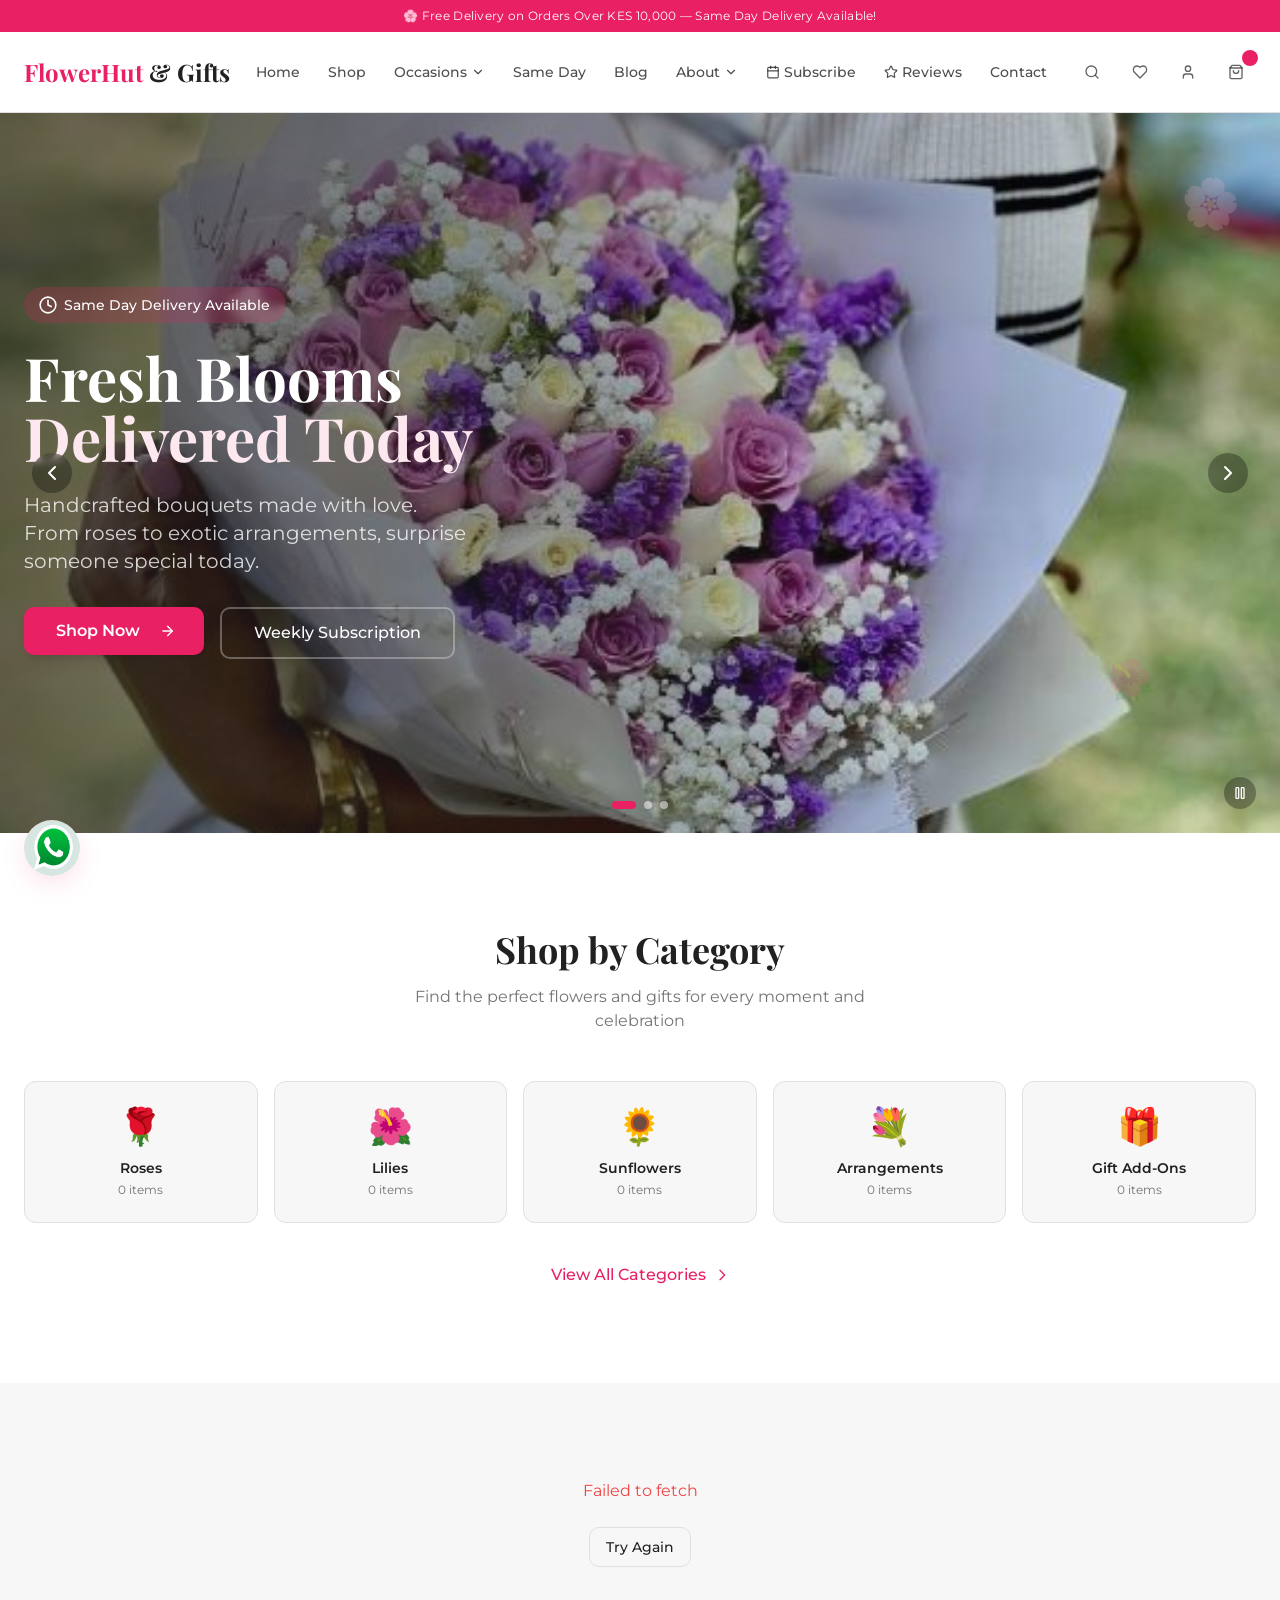
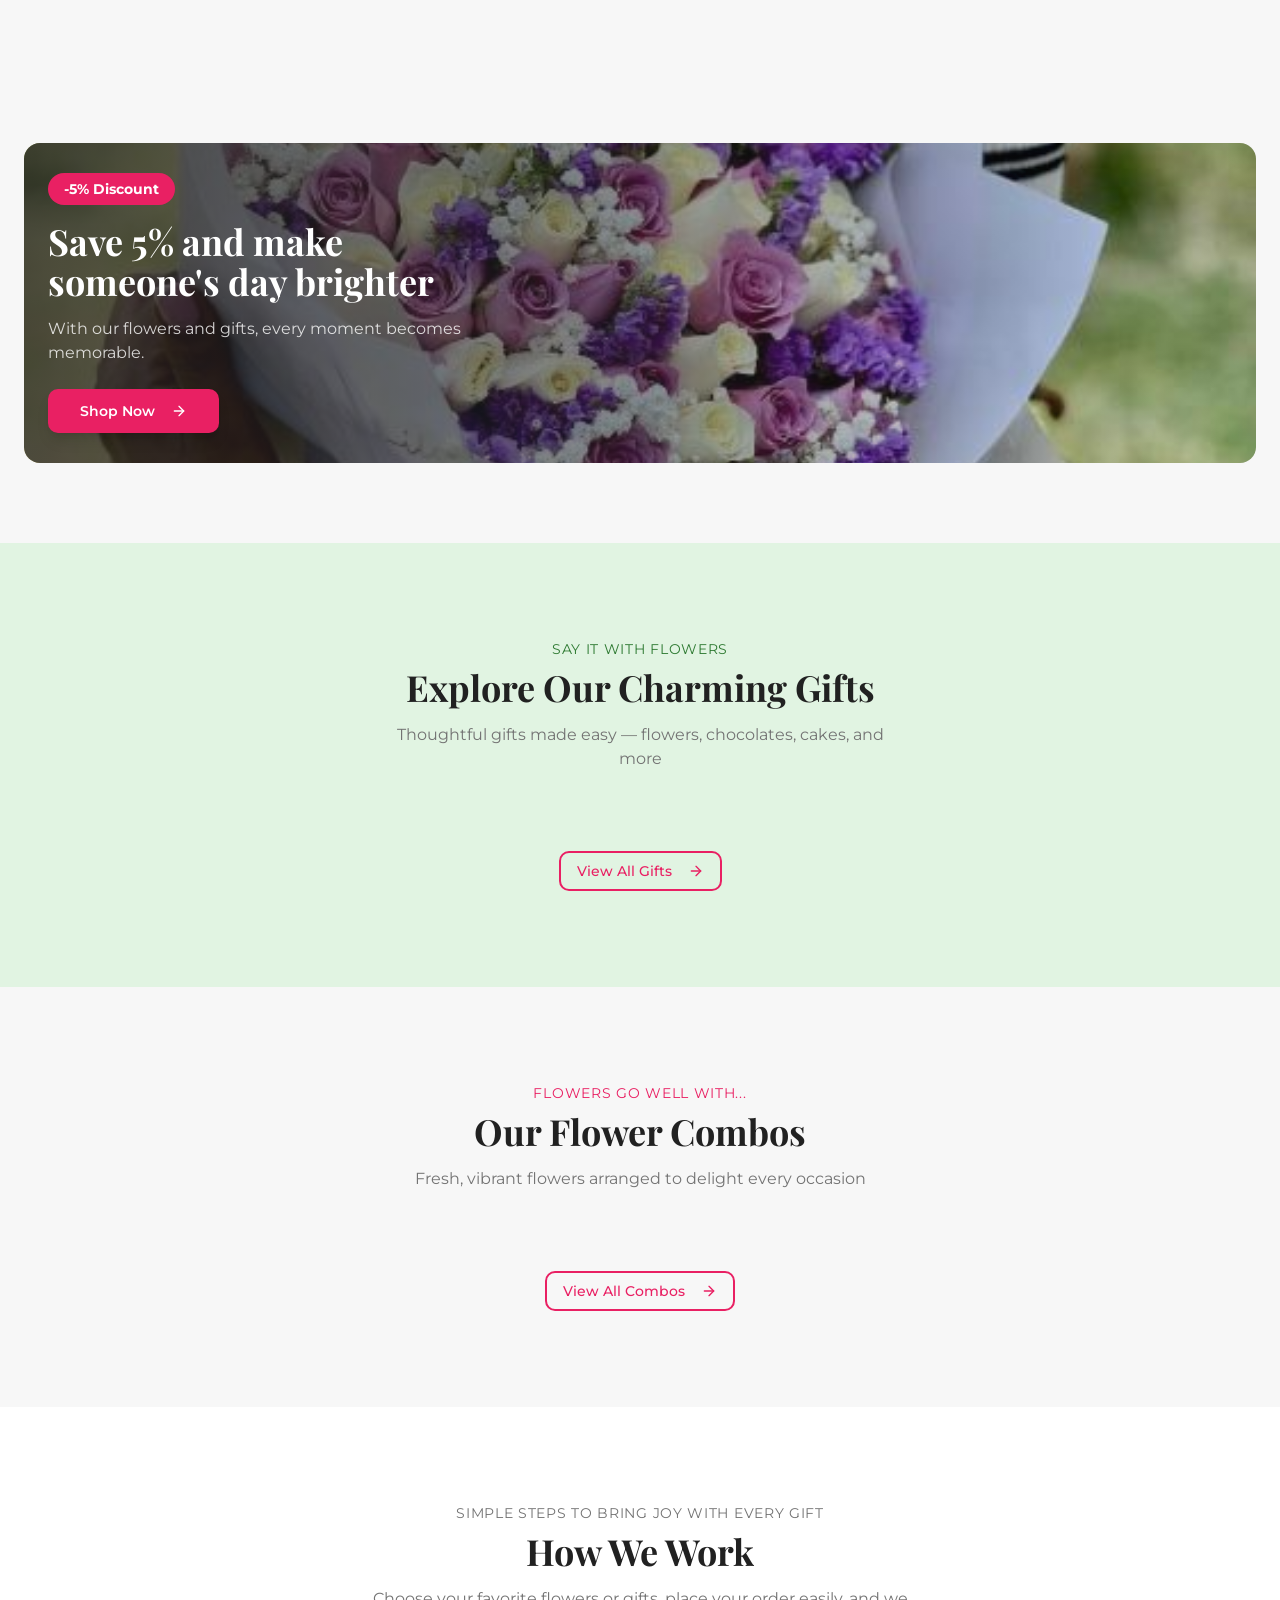
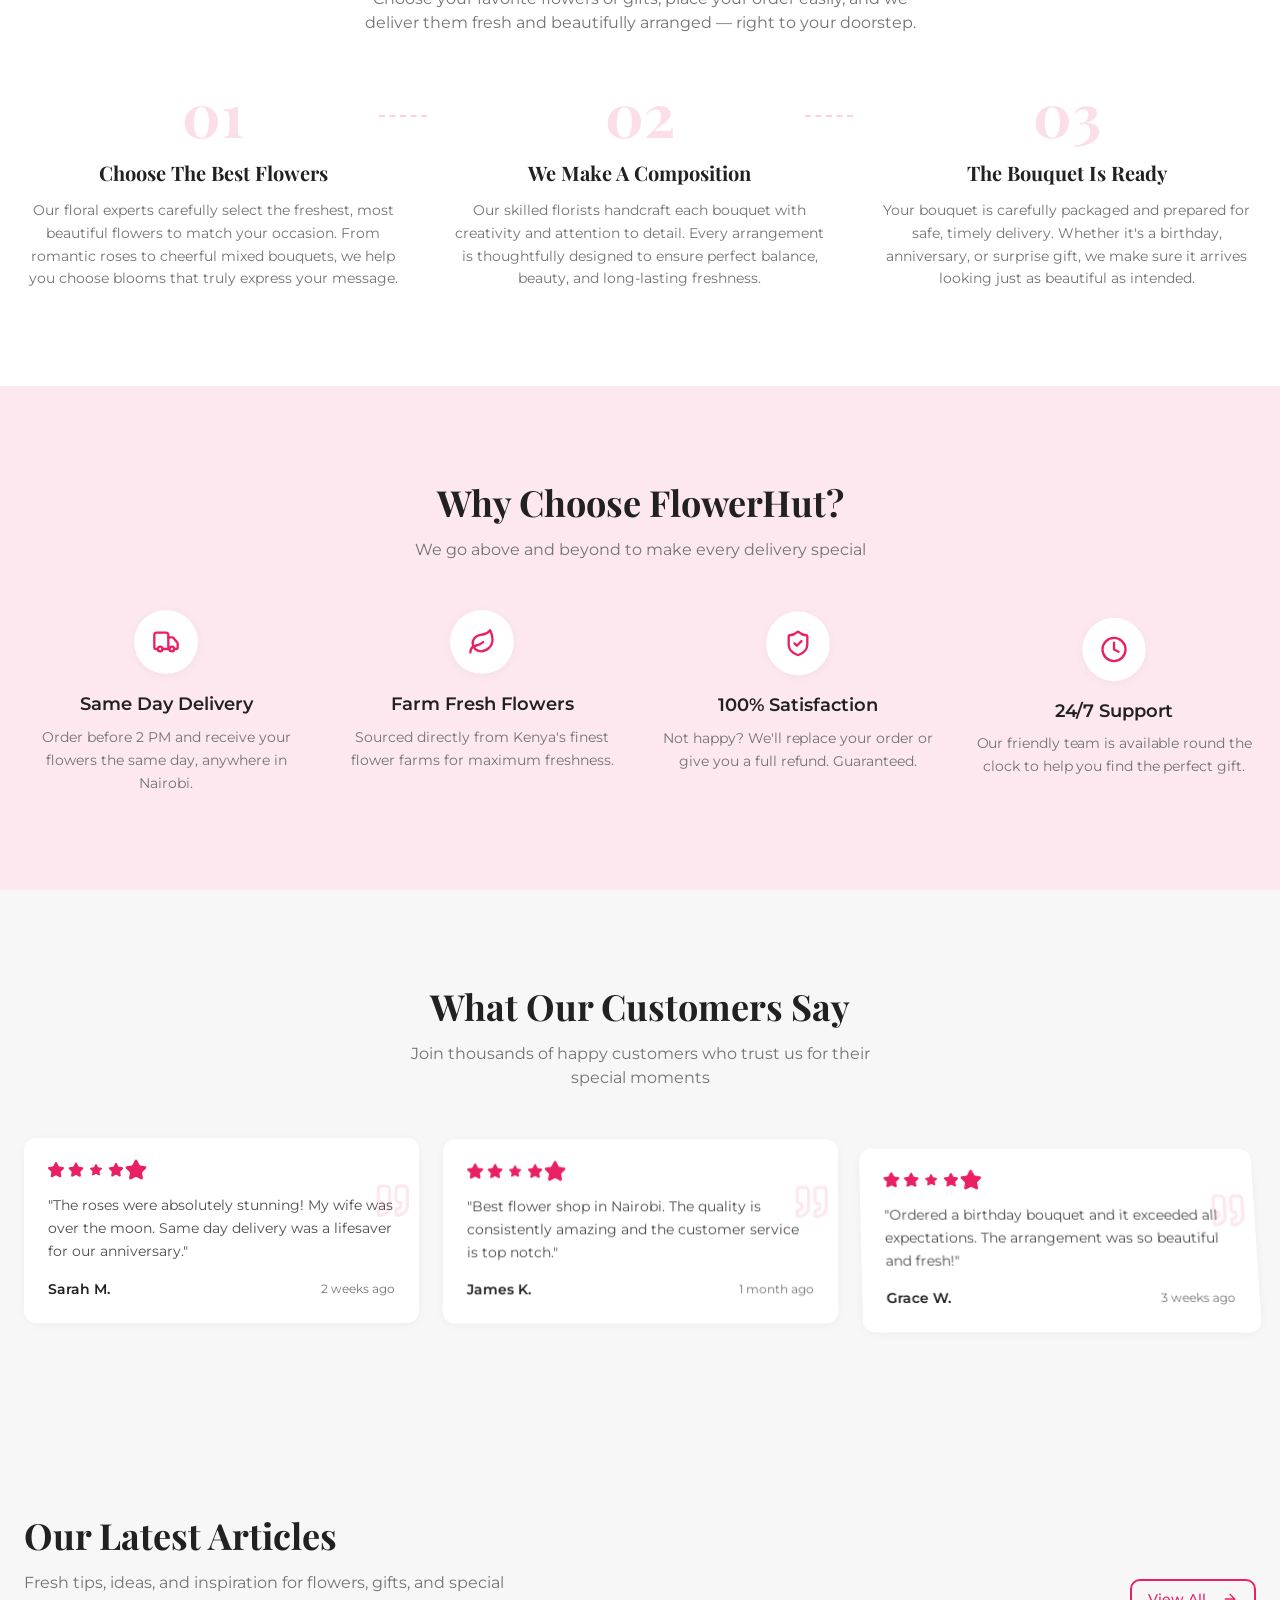
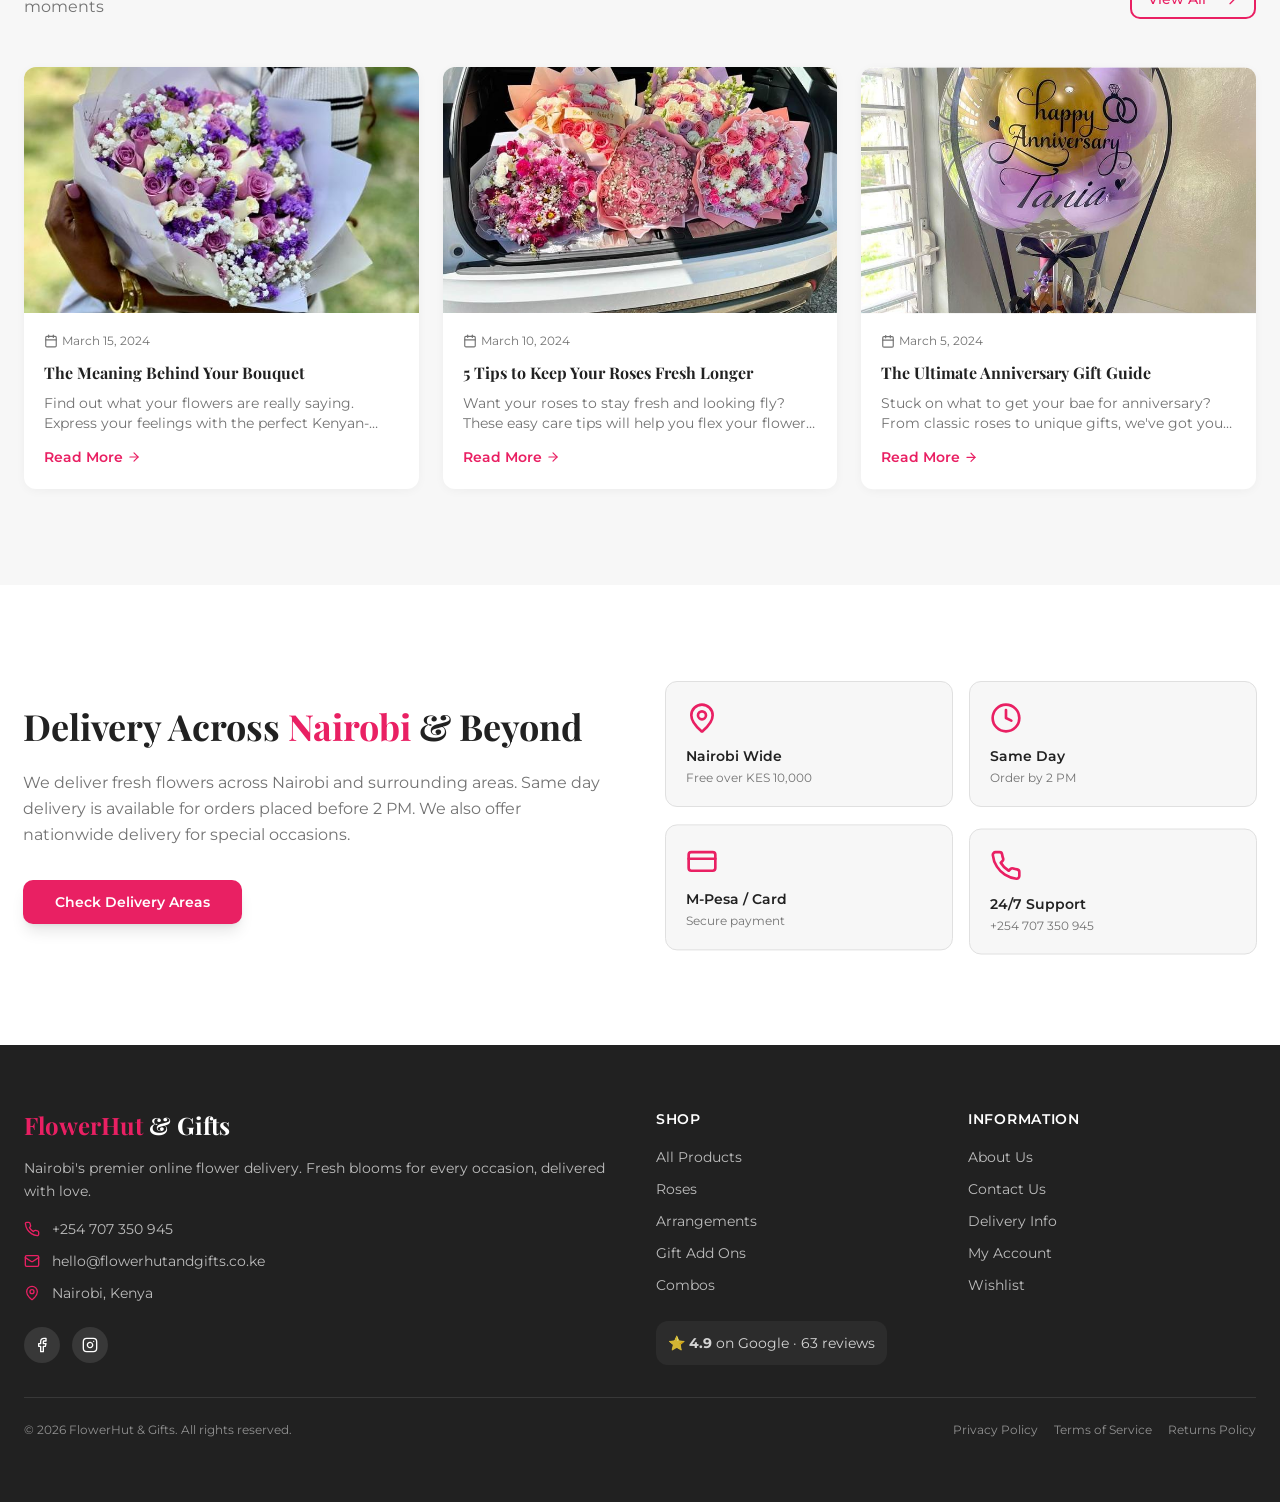
==== commit eebc05ba: "Add files via upload" ====
--- a/index.html
+++ b/index.html
@@ -68,8 +68,8 @@
       gtag('js', new Date());
       gtag('config', 'G-KWENGVQHYM');
     </script>
-    <script type="module" crossorigin src="/assets/index-Bd2AHP08.js"></script>
-    <link rel="stylesheet" crossorigin href="/assets/index-Mh3Mc0uo.css">
+    <script type="module" crossorigin src="/assets/index-Ba8nAAHu.js"></script>
+    <link rel="stylesheet" crossorigin href="/assets/index-C7jlAseb.css">
   </head>
   <body>
     <div id="root"></div>
--- a/assets/index-C7jlAseb.css
+++ b/assets/index-C7jlAseb.css
@@ -0,0 +1 @@
+@import "https://fonts.googleapis.com/css2?family=Playfair+Display:ital,wght@0,400;0,500;0,600;0,700;1,400;1,500&family=Montserrat:wght@300;400;500;600;700&display=swap";*,:before,:after,::backdrop{--tw-border-spacing-x:0;--tw-border-spacing-y:0;--tw-translate-x:0;--tw-translate-y:0;--tw-rotate:0;--tw-skew-x:0;--tw-skew-y:0;--tw-scale-x:1;--tw-scale-y:1;--tw-pan-x: ;--tw-pan-y: ;--tw-pinch-zoom: ;--tw-scroll-snap-strictness:proximity;--tw-gradient-from-position: ;--tw-gradient-via-position: ;--tw-gradient-to-position: ;--tw-ordinal: ;--tw-slashed-zero: ;--tw-numeric-figure: ;--tw-numeric-spacing: ;--tw-numeric-fraction: ;--tw-ring-inset: ;--tw-ring-offset-width:0px;--tw-ring-offset-color:#fff;--tw-ring-color:#3b82f680;--tw-ring-offset-shadow:0 0 #0000;--tw-ring-shadow:0 0 #0000;--tw-shadow:0 0 #0000;--tw-shadow-colored:0 0 #0000;--tw-blur: ;--tw-brightness: ;--tw-contrast: ;--tw-grayscale: ;--tw-hue-rotate: ;--tw-invert: ;--tw-saturate: ;--tw-sepia: ;--tw-drop-shadow: ;--tw-backdrop-blur: ;--tw-backdrop-brightness: ;--tw-backdrop-contrast: ;--tw-backdrop-grayscale: ;--tw-backdrop-hue-rotate: ;--tw-backdrop-invert: ;--tw-backdrop-opacity: ;--tw-backdrop-saturate: ;--tw-backdrop-sepia: ;--tw-contain-size: ;--tw-contain-layout: ;--tw-contain-paint: ;--tw-contain-style: }*,:before,:after{box-sizing:border-box;border:0 solid #e5e7eb}:before,:after{--tw-content:""}html,:host{-webkit-text-size-adjust:100%;tab-size:4;font-feature-settings:normal;font-variation-settings:normal;-webkit-tap-highlight-color:transparent;font-family:ui-sans-serif,system-ui,sans-serif,Apple Color Emoji,Segoe UI Emoji,Segoe UI Symbol,Noto Color Emoji;line-height:1.5}body{line-height:inherit;margin:0}hr{height:0;color:inherit;border-top-width:1px}abbr:where([title]){-webkit-text-decoration:underline dotted;text-decoration:underline dotted}h1,h2,h3,h4,h5,h6{font-size:inherit;font-weight:inherit}a{color:inherit;-webkit-text-decoration:inherit;text-decoration:inherit}b,strong{font-weight:bolder}code,kbd,samp,pre{font-feature-settings:normal;font-variation-settings:normal;font-family:ui-monospace,SFMono-Regular,Menlo,Monaco,Consolas,Liberation Mono,Courier New,monospace;font-size:1em}small{font-size:80%}sub,sup{vertical-align:baseline;font-size:75%;line-height:0;position:relative}sub{bottom:-.25em}sup{top:-.5em}table{text-indent:0;border-color:inherit;border-collapse:collapse}button,input,optgroup,select,textarea{font-feature-settings:inherit;font-variation-settings:inherit;font-family:inherit;font-size:100%;font-weight:inherit;line-height:inherit;letter-spacing:inherit;color:inherit;margin:0;padding:0}button,select{text-transform:none}button,input:where([type=button]),input:where([type=reset]),input:where([type=submit]){-webkit-appearance:button;background-color:#0000;background-image:none}:-moz-focusring{outline:auto}:-moz-ui-invalid{box-shadow:none}progress{vertical-align:baseline}::-webkit-inner-spin-button{height:auto}::-webkit-outer-spin-button{height:auto}[type=search]{-webkit-appearance:textfield;outline-offset:-2px}::-webkit-search-decoration{-webkit-appearance:none}::-webkit-file-upload-button{-webkit-appearance:button;font:inherit}summary{display:list-item}blockquote,dl,dd,h1,h2,h3,h4,h5,h6,hr,figure,p,pre{margin:0}fieldset{margin:0;padding:0}legend{padding:0}ol,ul,menu{margin:0;padding:0;list-style:none}dialog{padding:0}textarea{resize:vertical}input::-moz-placeholder{opacity:1;color:#9ca3af}textarea::-moz-placeholder{opacity:1;color:#9ca3af}input::placeholder,textarea::placeholder{opacity:1;color:#9ca3af}button,[role=button]{cursor:pointer}:disabled{cursor:default}img,svg,video,canvas,audio,iframe,embed,object{vertical-align:middle;display:block}img,video{max-width:100%;height:auto}[hidden]:where(:not([hidden=until-found])){display:none}:root{--background:0 0% 97%;--foreground:0 0% 13%;--card:0 0% 100%;--card-foreground:0 0% 13%;--popover:0 0% 100%;--popover-foreground:0 0% 13%;--primary:340 82% 52%;--primary-foreground:0 0% 100%;--secondary:0 0% 97%;--secondary-foreground:0 0% 13%;--muted:0 0% 93%;--muted-foreground:0 0% 45%;--accent:123 45% 33%;--accent-foreground:0 0% 100%;--destructive:0 84% 60%;--destructive-foreground:0 0% 100%;--border:0 0% 88%;--input:0 0% 88%;--ring:340 82% 52%;--radius:.75rem;--sidebar-background:0 0% 98%;--sidebar-foreground:240 5.3% 26.1%;--sidebar-primary:240 5.9% 10%;--sidebar-primary-foreground:0 0% 98%;--sidebar-accent:240 4.8% 95.9%;--sidebar-accent-foreground:240 5.9% 10%;--sidebar-border:220 13% 91%;--sidebar-ring:217.2 91.2% 59.8%;--primary-light:340 82% 95%;--primary-glow:340 82% 62%;--accent-light:123 45% 92%;--hero-overlay:0 0% 0%;--shadow-soft:0 4px 20px -4px #00000014;--shadow-card:0 2px 12px -2px #0000000f;--shadow-hover:0 8px 30px -6px #e9206333}.dark{--background:0 0% 7%;--foreground:0 0% 95%;--card:0 0% 10%;--card-foreground:0 0% 95%;--popover:0 0% 10%;--popover-foreground:0 0% 95%;--primary:340 82% 55%;--primary-foreground:0 0% 100%;--secondary:0 0% 14%;--secondary-foreground:0 0% 95%;--muted:0 0% 14%;--muted-foreground:0 0% 60%;--accent:123 45% 40%;--accent-foreground:0 0% 100%;--destructive:0 62.8% 30.6%;--destructive-foreground:0 0% 100%;--border:0 0% 18%;--input:0 0% 18%;--ring:340 82% 55%}*{border-color:hsl(var(--border))}body{background-color:hsl(var(--background));color:hsl(var(--foreground));-webkit-font-smoothing:antialiased;-moz-osx-font-smoothing:grayscale;max-width:100vw;font-family:Montserrat,system-ui,sans-serif;overflow-x:hidden}h1,h2,h3,h4,h5,h6{font-family:Playfair Display,Georgia,serif}.container{width:100%;margin-left:auto;margin-right:auto;padding-left:1.5rem;padding-right:1.5rem}@media (width>=1400px){.container{max-width:1400px}}.sr-only{clip:rect(0, 0, 0, 0);white-space:nowrap;border-width:0;width:1px;height:1px;margin:-1px;padding:0;position:absolute;overflow:hidden}.pointer-events-none{pointer-events:none}.pointer-events-auto{pointer-events:auto}.visible{visibility:visible}.invisible{visibility:hidden}.collapse{visibility:collapse}.fixed{position:fixed}.absolute{position:absolute}.relative{position:relative}.sticky{position:sticky}.inset-0{inset:0}.inset-x-0{left:0;right:0}.inset-y-0{top:0;bottom:0}.-bottom-12{bottom:-3rem}.-left-12{left:-3rem}.-right-0\.5{right:-.125rem}.-right-1{right:-.25rem}.-right-12{right:-3rem}.-right-4{right:-1rem}.-top-0\.5{top:-.125rem}.-top-1{top:-.25rem}.-top-12{top:-3rem}.-top-3{top:-.75rem}.bottom-0{bottom:0}.bottom-32{bottom:8rem}.bottom-6{bottom:1.5rem}.bottom-full{bottom:100%}.left-0{left:0}.left-1{left:.25rem}.left-1\/2{left:50%}.left-2{left:.5rem}.left-3{left:.75rem}.left-4{left:1rem}.left-6{left:1.5rem}.left-\[50\%\]{left:50%}.left-full{left:100%}.right-0{right:0}.right-1{right:.25rem}.right-10{right:2.5rem}.right-2{right:.5rem}.right-3{right:.75rem}.right-32{right:8rem}.right-4{right:1rem}.right-6{right:1.5rem}.top-0{top:0}.top-1\.5{top:.375rem}.top-1\/2{top:50%}.top-2{top:.5rem}.top-20{top:5rem}.top-28{top:7rem}.top-3{top:.75rem}.top-3\.5{top:.875rem}.top-4{top:1rem}.top-8{top:2rem}.top-\[1px\]{top:1px}.top-\[50\%\]{top:50%}.top-\[60\%\]{top:60%}.top-full{top:100%}.z-10{z-index:10}.z-20{z-index:20}.z-40{z-index:40}.z-50{z-index:50}.z-\[100\]{z-index:100}.z-\[1\]{z-index:1}.-mx-1{margin-left:-.25rem;margin-right:-.25rem}.mx-2{margin-left:.5rem;margin-right:.5rem}.mx-3\.5{margin-left:.875rem;margin-right:.875rem}.mx-auto{margin-left:auto;margin-right:auto}.my-0\.5{margin-top:.125rem;margin-bottom:.125rem}.my-1{margin-top:.25rem;margin-bottom:.25rem}.my-6{margin-top:1.5rem;margin-bottom:1.5rem}.-ml-4{margin-left:-1rem}.-mt-4{margin-top:-1rem}.mb-1{margin-bottom:.25rem}.mb-1\.5{margin-bottom:.375rem}.mb-12{margin-bottom:3rem}.mb-2{margin-bottom:.5rem}.mb-3{margin-bottom:.75rem}.mb-4{margin-bottom:1rem}.mb-5{margin-bottom:1.25rem}.mb-6{margin-bottom:1.5rem}.mb-8{margin-bottom:2rem}.ml-1{margin-left:.25rem}.ml-2{margin-left:.5rem}.ml-3{margin-left:.75rem}.ml-4{margin-left:1rem}.ml-auto{margin-left:auto}.mr-2{margin-right:.5rem}.mt-0\.5{margin-top:.125rem}.mt-1{margin-top:.25rem}.mt-1\.5{margin-top:.375rem}.mt-10{margin-top:2.5rem}.mt-2{margin-top:.5rem}.mt-24{margin-top:6rem}.mt-3{margin-top:.75rem}.mt-4{margin-top:1rem}.mt-6{margin-top:1.5rem}.mt-8{margin-top:2rem}.mt-auto{margin-top:auto}.line-clamp-1{-webkit-line-clamp:1;-webkit-box-orient:vertical;display:-webkit-box;overflow:hidden}.block{display:block}.inline-block{display:inline-block}.inline{display:inline}.flex{display:flex}.inline-flex{display:inline-flex}.table{display:table}.grid{display:grid}.hidden{display:none}.aspect-\[16\/10\]{aspect-ratio:16/10}.aspect-video{aspect-ratio:16/9}.size-4{width:1rem;height:1rem}.h-1{height:.25rem}.h-1\.5{height:.375rem}.h-10{height:2.5rem}.h-11{height:2.75rem}.h-12{height:3rem}.h-14{height:3.5rem}.h-16{height:4rem}.h-2{height:.5rem}.h-2\.5{height:.625rem}.h-20{height:5rem}.h-24{height:6rem}.h-3{height:.75rem}.h-3\.5{height:.875rem}.h-32{height:8rem}.h-4{height:1rem}.h-48{height:12rem}.h-5{height:1.25rem}.h-6{height:1.5rem}.h-64{height:16rem}.h-7{height:1.75rem}.h-8{height:2rem}.h-80{height:20rem}.h-9{height:2.25rem}.h-\[1px\]{height:1px}.h-\[70px\]{height:70px}.h-\[var\(--radix-navigation-menu-viewport-height\)\]{height:var(--radix-navigation-menu-viewport-height)}.h-\[var\(--radix-select-trigger-height\)\]{height:var(--radix-select-trigger-height)}.h-auto{height:auto}.h-full{height:100%}.h-px{height:1px}.h-screen{height:100vh}.h-svh{height:100svh}.max-h-60{max-height:15rem}.max-h-96{max-height:24rem}.max-h-\[300px\]{max-height:300px}.max-h-\[70vh\]{max-height:70vh}.max-h-\[80vh\]{max-height:80vh}.max-h-\[85vh\]{max-height:85vh}.max-h-\[90vh\]{max-height:90vh}.max-h-\[calc\(80vh-70px\)\]{max-height:calc(80vh - 70px)}.max-h-screen{max-height:100vh}.min-h-0{min-height:0}.min-h-\[70vh\]{min-height:70vh}.min-h-\[80px\]{min-height:80px}.min-h-screen{min-height:100vh}.min-h-svh{min-height:100svh}.w-0{width:0}.w-1{width:.25rem}.w-10{width:2.5rem}.w-11{width:2.75rem}.w-12{width:3rem}.w-14{width:3.5rem}.w-16{width:4rem}.w-2{width:.5rem}.w-2\.5{width:.625rem}.w-20{width:5rem}.w-24{width:6rem}.w-3{width:.75rem}.w-3\.5{width:.875rem}.w-3\/4{width:75%}.w-4{width:1rem}.w-5{width:1.25rem}.w-6{width:1.5rem}.w-64{width:16rem}.w-7{width:1.75rem}.w-72{width:18rem}.w-8{width:2rem}.w-80{width:20rem}.w-9{width:2.25rem}.w-96{width:24rem}.w-\[--sidebar-width\]{width:var(--sidebar-width)}.w-\[100px\]{width:100px}.w-\[1px\]{width:1px}.w-\[70px\]{width:70px}.w-auto{width:auto}.w-full{width:100%}.w-max{width:max-content}.w-px{width:1px}.min-w-0{min-width:0}.min-w-48{min-width:12rem}.min-w-5{min-width:1.25rem}.min-w-\[12rem\]{min-width:12rem}.min-w-\[140px\]{min-width:140px}.min-w-\[200px\]{min-width:200px}.min-w-\[220px\]{min-width:220px}.min-w-\[8rem\]{min-width:8rem}.min-w-\[var\(--radix-select-trigger-width\)\]{min-width:var(--radix-select-trigger-width)}.max-w-2xl{max-width:42rem}.max-w-3xl{max-width:48rem}.max-w-4xl{max-width:56rem}.max-w-6xl{max-width:72rem}.max-w-\[--skeleton-width\]{max-width:var(--skeleton-width)}.max-w-\[150px\]{max-width:150px}.max-w-\[60\%\]{max-width:60%}.max-w-lg{max-width:32rem}.max-w-max{max-width:max-content}.max-w-md{max-width:28rem}.max-w-xl{max-width:36rem}.flex-1{flex:1}.flex-shrink-0,.shrink-0{flex-shrink:0}.grow{flex-grow:1}.grow-0{flex-grow:0}.basis-full{flex-basis:100%}.caption-bottom{caption-side:bottom}.border-collapse{border-collapse:collapse}.-translate-x-1\/2{--tw-translate-x:-50%;transform:translate(var(--tw-translate-x), var(--tw-translate-y)) rotate(var(--tw-rotate)) skewX(var(--tw-skew-x)) skewY(var(--tw-skew-y)) scaleX(var(--tw-scale-x)) scaleY(var(--tw-scale-y))}.-translate-x-px{--tw-translate-x:-1px;transform:translate(var(--tw-translate-x), var(--tw-translate-y)) rotate(var(--tw-rotate)) skewX(var(--tw-skew-x)) skewY(var(--tw-skew-y)) scaleX(var(--tw-scale-x)) scaleY(var(--tw-scale-y))}.-translate-y-1\/2{--tw-translate-y:-50%;transform:translate(var(--tw-translate-x), var(--tw-translate-y)) rotate(var(--tw-rotate)) skewX(var(--tw-skew-x)) skewY(var(--tw-skew-y)) scaleX(var(--tw-scale-x)) scaleY(var(--tw-scale-y))}.translate-x-\[-50\%\]{--tw-translate-x:-50%;transform:translate(var(--tw-translate-x), var(--tw-translate-y)) rotate(var(--tw-rotate)) skewX(var(--tw-skew-x)) skewY(var(--tw-skew-y)) scaleX(var(--tw-scale-x)) scaleY(var(--tw-scale-y))}.translate-x-px{--tw-translate-x:1px;transform:translate(var(--tw-translate-x), var(--tw-translate-y)) rotate(var(--tw-rotate)) skewX(var(--tw-skew-x)) skewY(var(--tw-skew-y)) scaleX(var(--tw-scale-x)) scaleY(var(--tw-scale-y))}.translate-y-\[-50\%\]{--tw-translate-y:-50%;transform:translate(var(--tw-translate-x), var(--tw-translate-y)) rotate(var(--tw-rotate)) skewX(var(--tw-skew-x)) skewY(var(--tw-skew-y)) scaleX(var(--tw-scale-x)) scaleY(var(--tw-scale-y))}.rotate-180{--tw-rotate:180deg;transform:translate(var(--tw-translate-x), var(--tw-translate-y)) rotate(var(--tw-rotate)) skewX(var(--tw-skew-x)) skewY(var(--tw-skew-y)) scaleX(var(--tw-scale-x)) scaleY(var(--tw-scale-y))}.rotate-45{--tw-rotate:45deg;transform:translate(var(--tw-translate-x), var(--tw-translate-y)) rotate(var(--tw-rotate)) skewX(var(--tw-skew-x)) skewY(var(--tw-skew-y)) scaleX(var(--tw-scale-x)) scaleY(var(--tw-scale-y))}.rotate-90{--tw-rotate:90deg;transform:translate(var(--tw-translate-x), var(--tw-translate-y)) rotate(var(--tw-rotate)) skewX(var(--tw-skew-x)) skewY(var(--tw-skew-y)) scaleX(var(--tw-scale-x)) scaleY(var(--tw-scale-y))}.scale-105{--tw-scale-x:1.05;--tw-scale-y:1.05;transform:translate(var(--tw-translate-x), var(--tw-translate-y)) rotate(var(--tw-rotate)) skewX(var(--tw-skew-x)) skewY(var(--tw-skew-y)) scaleX(var(--tw-scale-x)) scaleY(var(--tw-scale-y))}.transform{transform:translate(var(--tw-translate-x), var(--tw-translate-y)) rotate(var(--tw-rotate)) skewX(var(--tw-skew-x)) skewY(var(--tw-skew-y)) scaleX(var(--tw-scale-x)) scaleY(var(--tw-scale-y))}@keyframes pulse{50%{opacity:.5}}.animate-pulse{animation:2s cubic-bezier(.4,0,.6,1) infinite pulse}@keyframes spin{to{transform:rotate(360deg)}}.animate-spin{animation:1s linear infinite spin}.cursor-default{cursor:default}.cursor-pointer{cursor:pointer}.touch-none{touch-action:none}.select-none{-webkit-user-select:none;user-select:none}.resize-none{resize:none}.list-inside{list-style-position:inside}.list-disc{list-style-type:disc}.list-none{list-style-type:none}.grid-cols-1{grid-template-columns:repeat(1,minmax(0,1fr))}.grid-cols-2{grid-template-columns:repeat(2,minmax(0,1fr))}.grid-cols-3{grid-template-columns:repeat(3,minmax(0,1fr))}.grid-cols-4{grid-template-columns:repeat(4,minmax(0,1fr))}.flex-row{flex-direction:row}.flex-col{flex-direction:column}.flex-col-reverse{flex-direction:column-reverse}.flex-wrap{flex-wrap:wrap}.items-start{align-items:flex-start}.items-end{align-items:flex-end}.items-center{align-items:center}.items-stretch{align-items:stretch}.justify-end{justify-content:flex-end}.justify-center{justify-content:center}.justify-between{justify-content:space-between}.gap-0\.5{gap:.125rem}.gap-1{gap:.25rem}.gap-1\.5{gap:.375rem}.gap-12{gap:3rem}.gap-2{gap:.5rem}.gap-3{gap:.75rem}.gap-4{gap:1rem}.gap-5{gap:1.25rem}.gap-6{gap:1.5rem}.gap-7{gap:1.75rem}.gap-8{gap:2rem}.space-x-1>:not([hidden])~:not([hidden]){--tw-space-x-reverse:0;margin-right:calc(.25rem * var(--tw-space-x-reverse));margin-left:calc(.25rem * calc(1 - var(--tw-space-x-reverse)))}.space-x-4>:not([hidden])~:not([hidden]){--tw-space-x-reverse:0;margin-right:calc(1rem * var(--tw-space-x-reverse));margin-left:calc(1rem * calc(1 - var(--tw-space-x-reverse)))}.space-y-0\.5>:not([hidden])~:not([hidden]){--tw-space-y-reverse:0;margin-top:calc(.125rem * calc(1 - var(--tw-space-y-reverse)));margin-bottom:calc(.125rem * var(--tw-space-y-reverse))}.space-y-1>:not([hidden])~:not([hidden]){--tw-space-y-reverse:0;margin-top:calc(.25rem * calc(1 - var(--tw-space-y-reverse)));margin-bottom:calc(.25rem * var(--tw-space-y-reverse))}.space-y-1\.5>:not([hidden])~:not([hidden]){--tw-space-y-reverse:0;margin-top:calc(.375rem * calc(1 - var(--tw-space-y-reverse)));margin-bottom:calc(.375rem * var(--tw-space-y-reverse))}.space-y-12>:not([hidden])~:not([hidden]){--tw-space-y-reverse:0;margin-top:calc(3rem * calc(1 - var(--tw-space-y-reverse)));margin-bottom:calc(3rem * var(--tw-space-y-reverse))}.space-y-2>:not([hidden])~:not([hidden]){--tw-space-y-reverse:0;margin-top:calc(.5rem * calc(1 - var(--tw-space-y-reverse)));margin-bottom:calc(.5rem * var(--tw-space-y-reverse))}.space-y-3>:not([hidden])~:not([hidden]){--tw-space-y-reverse:0;margin-top:calc(.75rem * calc(1 - var(--tw-space-y-reverse)));margin-bottom:calc(.75rem * var(--tw-space-y-reverse))}.space-y-4>:not([hidden])~:not([hidden]){--tw-space-y-reverse:0;margin-top:calc(1rem * calc(1 - var(--tw-space-y-reverse)));margin-bottom:calc(1rem * var(--tw-space-y-reverse))}.space-y-5>:not([hidden])~:not([hidden]){--tw-space-y-reverse:0;margin-top:calc(1.25rem * calc(1 - var(--tw-space-y-reverse)));margin-bottom:calc(1.25rem * var(--tw-space-y-reverse))}.space-y-6>:not([hidden])~:not([hidden]){--tw-space-y-reverse:0;margin-top:calc(1.5rem * calc(1 - var(--tw-space-y-reverse)));margin-bottom:calc(1.5rem * var(--tw-space-y-reverse))}.divide-y>:not([hidden])~:not([hidden]){--tw-divide-y-reverse:0;border-top-width:calc(1px * calc(1 - var(--tw-divide-y-reverse)));border-bottom-width:calc(1px * var(--tw-divide-y-reverse))}.divide-gray-50>:not([hidden])~:not([hidden]){--tw-divide-opacity:1;border-color:rgb(249 250 251/var(--tw-divide-opacity,1))}.self-start{align-self:flex-start}.overflow-auto{overflow:auto}.overflow-hidden{overflow:hidden}.overflow-x-auto{overflow-x:auto}.overflow-y-auto{overflow-y:auto}.overflow-x-hidden{overflow-x:hidden}.truncate{text-overflow:ellipsis;white-space:nowrap;overflow:hidden}.whitespace-nowrap{white-space:nowrap}.break-words{overflow-wrap:break-word}.break-all{word-break:break-all}.rounded{border-radius:.25rem}.rounded-2xl{border-radius:1rem}.rounded-3xl{border-radius:1.5rem}.rounded-\[2px\]{border-radius:2px}.rounded-\[inherit\]{border-radius:inherit}.rounded-full{border-radius:9999px}.rounded-lg{border-radius:var(--radius)}.rounded-md{border-radius:calc(var(--radius) - 2px)}.rounded-sm{border-radius:calc(var(--radius) - 4px)}.rounded-xl{border-radius:.75rem}.rounded-l-lg{border-top-left-radius:var(--radius);border-bottom-left-radius:var(--radius)}.rounded-r-lg{border-top-right-radius:var(--radius);border-bottom-right-radius:var(--radius)}.rounded-t-\[10px\]{border-top-left-radius:10px;border-top-right-radius:10px}.rounded-t-lg{border-top-left-radius:var(--radius);border-top-right-radius:var(--radius)}.rounded-tl-sm{border-top-left-radius:calc(var(--radius) - 4px)}.border{border-width:1px}.border-2{border-width:2px}.border-\[1\.5px\]{border-width:1.5px}.border-y{border-top-width:1px;border-bottom-width:1px}.border-b{border-bottom-width:1px}.border-b-2{border-bottom-width:2px}.border-l{border-left-width:1px}.border-r{border-right-width:1px}.border-t{border-top-width:1px}.border-t-2{border-top-width:2px}.border-dashed{border-style:dashed}.border-\[--color-border\]{border-color:var(--color-border)}.border-amber-200{--tw-border-opacity:1;border-color:rgb(253 230 138/var(--tw-border-opacity,1))}.border-blue-200{--tw-border-opacity:1;border-color:rgb(191 219 254/var(--tw-border-opacity,1))}.border-border{border-color:hsl(var(--border))}.border-border\/50{border-color:hsl(var(--border) / .5)}.border-destructive{border-color:hsl(var(--destructive))}.border-destructive\/50{border-color:hsl(var(--destructive) / .5)}.border-gray-100{--tw-border-opacity:1;border-color:rgb(243 244 246/var(--tw-border-opacity,1))}.border-gray-200{--tw-border-opacity:1;border-color:rgb(229 231 235/var(--tw-border-opacity,1))}.border-gray-300{--tw-border-opacity:1;border-color:rgb(209 213 219/var(--tw-border-opacity,1))}.border-gray-50{--tw-border-opacity:1;border-color:rgb(249 250 251/var(--tw-border-opacity,1))}.border-green-200{--tw-border-opacity:1;border-color:rgb(187 247 208/var(--tw-border-opacity,1))}.border-green-600{--tw-border-opacity:1;border-color:rgb(22 163 74/var(--tw-border-opacity,1))}.border-input{border-color:hsl(var(--input))}.border-primary{border-color:hsl(var(--primary))}.border-primary-foreground\/10{border-color:hsl(var(--primary-foreground) / .1)}.border-primary-foreground\/30{border-color:hsl(var(--primary-foreground) / .3)}.border-primary\/20{border-color:hsl(var(--primary) / .2)}.border-red-500{--tw-border-opacity:1;border-color:rgb(239 68 68/var(--tw-border-opacity,1))}.border-rose-100{--tw-border-opacity:1;border-color:rgb(255 228 230/var(--tw-border-opacity,1))}.border-rose-500{--tw-border-opacity:1;border-color:rgb(244 63 94/var(--tw-border-opacity,1))}.border-sidebar-border{border-color:hsl(var(--sidebar-border))}.border-transparent{border-color:#0000}.border-l-transparent{border-left-color:#0000}.border-t-transparent{border-top-color:#0000}.bg-\[--color-bg\]{background-color:var(--color-bg)}.bg-accent{background-color:hsl(var(--accent))}.bg-accent-light{background-color:hsl(var(--accent-light))}.bg-amber-100{--tw-bg-opacity:1;background-color:rgb(254 243 199/var(--tw-bg-opacity,1))}.bg-amber-400{--tw-bg-opacity:1;background-color:rgb(251 191 36/var(--tw-bg-opacity,1))}.bg-amber-50{--tw-bg-opacity:1;background-color:rgb(255 251 235/var(--tw-bg-opacity,1))}.bg-amber-500{--tw-bg-opacity:1;background-color:rgb(245 158 11/var(--tw-bg-opacity,1))}.bg-background{background-color:hsl(var(--background))}.bg-black\/30{background-color:#0000004d}.bg-black\/50{background-color:#00000080}.bg-black\/80{background-color:#000c}.bg-blue-100{--tw-bg-opacity:1;background-color:rgb(219 234 254/var(--tw-bg-opacity,1))}.bg-blue-50{--tw-bg-opacity:1;background-color:rgb(239 246 255/var(--tw-bg-opacity,1))}.bg-blue-500{--tw-bg-opacity:1;background-color:rgb(59 130 246/var(--tw-bg-opacity,1))}.bg-blue-600{--tw-bg-opacity:1;background-color:rgb(37 99 235/var(--tw-bg-opacity,1))}.bg-border{background-color:hsl(var(--border))}.bg-card{background-color:hsl(var(--card))}.bg-card\/80{background-color:hsl(var(--card) / .8)}.bg-card\/95{background-color:hsl(var(--card) / .95)}.bg-cyan-100{--tw-bg-opacity:1;background-color:rgb(207 250 254/var(--tw-bg-opacity,1))}.bg-destructive{background-color:hsl(var(--destructive))}.bg-destructive\/10{background-color:hsl(var(--destructive) / .1)}.bg-emerald-100{--tw-bg-opacity:1;background-color:rgb(209 250 229/var(--tw-bg-opacity,1))}.bg-emerald-400{--tw-bg-opacity:1;background-color:rgb(52 211 153/var(--tw-bg-opacity,1))}.bg-emerald-500{--tw-bg-opacity:1;background-color:rgb(16 185 129/var(--tw-bg-opacity,1))}.bg-foreground{background-color:hsl(var(--foreground))}.bg-foreground\/40{background-color:hsl(var(--foreground) / .4)}.bg-foreground\/60{background-color:hsl(var(--foreground) / .6)}.bg-gray-100{--tw-bg-opacity:1;background-color:rgb(243 244 246/var(--tw-bg-opacity,1))}.bg-gray-200{--tw-bg-opacity:1;background-color:rgb(229 231 235/var(--tw-bg-opacity,1))}.bg-gray-50{--tw-bg-opacity:1;background-color:rgb(249 250 251/var(--tw-bg-opacity,1))}.bg-gray-900{--tw-bg-opacity:1;background-color:rgb(17 24 39/var(--tw-bg-opacity,1))}.bg-green-100{--tw-bg-opacity:1;background-color:rgb(220 252 231/var(--tw-bg-opacity,1))}.bg-green-50{--tw-bg-opacity:1;background-color:rgb(240 253 244/var(--tw-bg-opacity,1))}.bg-green-500{--tw-bg-opacity:1;background-color:rgb(34 197 94/var(--tw-bg-opacity,1))}.bg-green-600{--tw-bg-opacity:1;background-color:rgb(22 163 74/var(--tw-bg-opacity,1))}.bg-muted{background-color:hsl(var(--muted))}.bg-muted\/30{background-color:hsl(var(--muted) / .3)}.bg-muted\/50{background-color:hsl(var(--muted) / .5)}.bg-pink-50{--tw-bg-opacity:1;background-color:rgb(253 242 248/var(--tw-bg-opacity,1))}.bg-popover{background-color:hsl(var(--popover))}.bg-primary{background-color:hsl(var(--primary))}.bg-primary-foreground\/10{background-color:hsl(var(--primary-foreground) / .1)}.bg-primary-foreground\/5{background-color:hsl(var(--primary-foreground) / .05)}.bg-primary-light{background-color:hsl(var(--primary-light))}.bg-primary\/20{background-color:hsl(var(--primary) / .2)}.bg-primary\/5{background-color:hsl(var(--primary) / .05)}.bg-purple-100{--tw-bg-opacity:1;background-color:rgb(243 232 255/var(--tw-bg-opacity,1))}.bg-red-100{--tw-bg-opacity:1;background-color:rgb(254 226 226/var(--tw-bg-opacity,1))}.bg-red-200{--tw-bg-opacity:1;background-color:rgb(254 202 202/var(--tw-bg-opacity,1))}.bg-red-50{--tw-bg-opacity:1;background-color:rgb(254 242 242/var(--tw-bg-opacity,1))}.bg-red-500{--tw-bg-opacity:1;background-color:rgb(239 68 68/var(--tw-bg-opacity,1))}.bg-red-600{--tw-bg-opacity:1;background-color:rgb(220 38 38/var(--tw-bg-opacity,1))}.bg-rose-100{--tw-bg-opacity:1;background-color:rgb(255 228 230/var(--tw-bg-opacity,1))}.bg-rose-50{--tw-bg-opacity:1;background-color:rgb(255 241 242/var(--tw-bg-opacity,1))}.bg-rose-500{--tw-bg-opacity:1;background-color:rgb(244 63 94/var(--tw-bg-opacity,1))}.bg-secondary{background-color:hsl(var(--secondary))}.bg-sidebar{background-color:hsl(var(--sidebar-background))}.bg-sidebar-border{background-color:hsl(var(--sidebar-border))}.bg-transparent{background-color:#0000}.bg-white{--tw-bg-opacity:1;background-color:rgb(255 255 255/var(--tw-bg-opacity,1))}.bg-white\/20{background-color:#fff3}.bg-white\/50{background-color:#ffffff80}.bg-yellow-100{--tw-bg-opacity:1;background-color:rgb(254 249 195/var(--tw-bg-opacity,1))}.bg-yellow-50{--tw-bg-opacity:1;background-color:rgb(254 252 232/var(--tw-bg-opacity,1))}.bg-gradient-to-br{background-image:linear-gradient(to bottom right, var(--tw-gradient-stops))}.bg-gradient-to-r{background-image:linear-gradient(to right, var(--tw-gradient-stops))}.bg-gradient-to-t{background-image:linear-gradient(to top, var(--tw-gradient-stops))}.from-amber-400{--tw-gradient-from:#fbbf24 var(--tw-gradient-from-position);--tw-gradient-to:#fbbf2400 var(--tw-gradient-to-position);--tw-gradient-stops:var(--tw-gradient-from), var(--tw-gradient-to)}.from-blue-400{--tw-gradient-from:#60a5fa var(--tw-gradient-from-position);--tw-gradient-to:#60a5fa00 var(--tw-gradient-to-position);--tw-gradient-stops:var(--tw-gradient-from), var(--tw-gradient-to)}.from-blue-50{--tw-gradient-from:#eff6ff var(--tw-gradient-from-position);--tw-gradient-to:#eff6ff00 var(--tw-gradient-to-position);--tw-gradient-stops:var(--tw-gradient-from), var(--tw-gradient-to)}.from-emerald-400{--tw-gradient-from:#34d399 var(--tw-gradient-from-position);--tw-gradient-to:#34d39900 var(--tw-gradient-to-position);--tw-gradient-stops:var(--tw-gradient-from), var(--tw-gradient-to)}.from-foreground\/70{--tw-gradient-from:hsl(var(--foreground) / .7) var(--tw-gradient-from-position);--tw-gradient-to:hsl(var(--foreground) / 0) var(--tw-gradient-to-position);--tw-gradient-stops:var(--tw-gradient-from), var(--tw-gradient-to)}.from-foreground\/80{--tw-gradient-from:hsl(var(--foreground) / .8) var(--tw-gradient-from-position);--tw-gradient-to:hsl(var(--foreground) / 0) var(--tw-gradient-to-position);--tw-gradient-stops:var(--tw-gradient-from), var(--tw-gradient-to)}.from-green-400{--tw-gradient-from:#4ade80 var(--tw-gradient-from-position);--tw-gradient-to:#4ade8000 var(--tw-gradient-to-position);--tw-gradient-stops:var(--tw-gradient-from), var(--tw-gradient-to)}.from-green-50{--tw-gradient-from:#f0fdf4 var(--tw-gradient-from-position);--tw-gradient-to:#f0fdf400 var(--tw-gradient-to-position);--tw-gradient-stops:var(--tw-gradient-from), var(--tw-gradient-to)}.from-orange-400{--tw-gradient-from:#fb923c var(--tw-gradient-from-position);--tw-gradient-to:#fb923c00 var(--tw-gradient-to-position);--tw-gradient-stops:var(--tw-gradient-from), var(--tw-gradient-to)}.from-primary-light{--tw-gradient-from:hsl(var(--primary-light)) var(--tw-gradient-from-position);--tw-gradient-to:hsl(var(--primary-light) / 0) var(--tw-gradient-to-position);--tw-gradient-stops:var(--tw-gradient-from), var(--tw-gradient-to)}.from-red-400{--tw-gradient-from:#f87171 var(--tw-gradient-from-position);--tw-gradient-to:#f8717100 var(--tw-gradient-to-position);--tw-gradient-stops:var(--tw-gradient-from), var(--tw-gradient-to)}.from-rose-400{--tw-gradient-from:#fb7185 var(--tw-gradient-from-position);--tw-gradient-to:#fb718500 var(--tw-gradient-to-position);--tw-gradient-stops:var(--tw-gradient-from), var(--tw-gradient-to)}.from-rose-50{--tw-gradient-from:#fff1f2 var(--tw-gradient-from-position);--tw-gradient-to:#fff1f200 var(--tw-gradient-to-position);--tw-gradient-stops:var(--tw-gradient-from), var(--tw-gradient-to)}.from-rose-500{--tw-gradient-from:#f43f5e var(--tw-gradient-from-position);--tw-gradient-to:#f43f5e00 var(--tw-gradient-to-position);--tw-gradient-stops:var(--tw-gradient-from), var(--tw-gradient-to)}.from-yellow-400{--tw-gradient-from:#facc15 var(--tw-gradient-from-position);--tw-gradient-to:#facc1500 var(--tw-gradient-to-position);--tw-gradient-stops:var(--tw-gradient-from), var(--tw-gradient-to)}.via-foreground\/40{--tw-gradient-to:hsl(var(--foreground) / 0) var(--tw-gradient-to-position);--tw-gradient-stops:var(--tw-gradient-from), hsl(var(--foreground) / .4) var(--tw-gradient-via-position), var(--tw-gradient-to)}.via-foreground\/50{--tw-gradient-to:hsl(var(--foreground) / 0) var(--tw-gradient-to-position);--tw-gradient-stops:var(--tw-gradient-from), hsl(var(--foreground) / .5) var(--tw-gradient-via-position), var(--tw-gradient-to)}.via-pink-50{--tw-gradient-to:#fdf2f800 var(--tw-gradient-to-position);--tw-gradient-stops:var(--tw-gradient-from), #fdf2f8 var(--tw-gradient-via-position), var(--tw-gradient-to)}.via-primary-light\/50{--tw-gradient-to:hsl(var(--primary-light) / 0) var(--tw-gradient-to-position);--tw-gradient-stops:var(--tw-gradient-from), hsl(var(--primary-light) / .5) var(--tw-gradient-via-position), var(--tw-gradient-to)}.to-amber-500{--tw-gradient-to:#f59e0b var(--tw-gradient-to-position)}.to-background{--tw-gradient-to:hsl(var(--background)) var(--tw-gradient-to-position)}.to-blue-600{--tw-gradient-to:#2563eb var(--tw-gradient-to-position)}.to-emerald-50{--tw-gradient-to:#ecfdf5 var(--tw-gradient-to-position)}.to-green-600{--tw-gradient-to:#16a34a var(--tw-gradient-to-position)}.to-indigo-50{--tw-gradient-to:#eef2ff var(--tw-gradient-to-position)}.to-indigo-500{--tw-gradient-to:#6366f1 var(--tw-gradient-to-position)}.to-orange-50{--tw-gradient-to:#fff7ed var(--tw-gradient-to-position)}.to-pink-400{--tw-gradient-to:#f472b6 var(--tw-gradient-to-position)}.to-pink-600{--tw-gradient-to:#db2777 var(--tw-gradient-to-position)}.to-red-600{--tw-gradient-to:#dc2626 var(--tw-gradient-to-position)}.to-rose-600{--tw-gradient-to:#e11d48 var(--tw-gradient-to-position)}.to-transparent{--tw-gradient-to:transparent var(--tw-gradient-to-position)}.to-yellow-500{--tw-gradient-to:#eab308 var(--tw-gradient-to-position)}.to-yellow-600{--tw-gradient-to:#ca8a04 var(--tw-gradient-to-position)}.fill-amber-400{fill:#fbbf24}.fill-current{fill:currentColor}.fill-muted{fill:hsl(var(--muted))}.fill-primary{fill:hsl(var(--primary))}.fill-primary\/50{fill:hsl(var(--primary) / .5)}.object-cover{-o-object-fit:cover;object-fit:cover}.p-0{padding:0}.p-1{padding:.25rem}.p-1\.5{padding:.375rem}.p-12{padding:3rem}.p-2{padding:.5rem}.p-2\.5{padding:.625rem}.p-3{padding:.75rem}.p-4{padding:1rem}.p-5{padding:1.25rem}.p-6{padding:1.5rem}.p-8{padding:2rem}.p-\[1px\]{padding:1px}.px-1{padding-left:.25rem;padding-right:.25rem}.px-1\.5{padding-left:.375rem;padding-right:.375rem}.px-2{padding-left:.5rem;padding-right:.5rem}.px-2\.5{padding-left:.625rem;padding-right:.625rem}.px-3{padding-left:.75rem;padding-right:.75rem}.px-4{padding-left:1rem;padding-right:1rem}.px-5{padding-left:1.25rem;padding-right:1.25rem}.px-6{padding-left:1.5rem;padding-right:1.5rem}.px-8{padding-left:2rem;padding-right:2rem}.py-0\.5{padding-top:.125rem;padding-bottom:.125rem}.py-1{padding-top:.25rem;padding-bottom:.25rem}.py-1\.5{padding-top:.375rem;padding-bottom:.375rem}.py-10{padding-top:2.5rem;padding-bottom:2.5rem}.py-12{padding-top:3rem;padding-bottom:3rem}.py-16{padding-top:4rem;padding-bottom:4rem}.py-2{padding-top:.5rem;padding-bottom:.5rem}.py-2\.5{padding-top:.625rem;padding-bottom:.625rem}.py-20{padding-top:5rem;padding-bottom:5rem}.py-24{padding-top:6rem;padding-bottom:6rem}.py-3{padding-top:.75rem;padding-bottom:.75rem}.py-3\.5{padding-top:.875rem;padding-bottom:.875rem}.py-4{padding-top:1rem;padding-bottom:1rem}.py-6{padding-top:1.5rem;padding-bottom:1.5rem}.py-8{padding-top:2rem;padding-bottom:2rem}.pb-16{padding-bottom:4rem}.pb-3{padding-bottom:.75rem}.pb-4{padding-bottom:1rem}.pl-10{padding-left:2.5rem}.pl-2\.5{padding-left:.625rem}.pl-4{padding-left:1rem}.pl-8{padding-left:2rem}.pl-9{padding-left:2.25rem}.pr-10{padding-right:2.5rem}.pr-11{padding-right:2.75rem}.pr-2{padding-right:.5rem}.pr-2\.5{padding-right:.625rem}.pr-4{padding-right:1rem}.pr-8{padding-right:2rem}.pt-0{padding-top:0}.pt-1{padding-top:.25rem}.pt-2{padding-top:.5rem}.pt-3{padding-top:.75rem}.pt-4{padding-top:1rem}.pt-6{padding-top:1.5rem}.text-left{text-align:left}.text-center{text-align:center}.text-right{text-align:right}.align-middle{vertical-align:middle}.font-body{font-family:Montserrat,system-ui,sans-serif}.font-display{font-family:Playfair Display,Georgia,serif}.font-mono{font-family:ui-monospace,SFMono-Regular,Menlo,Monaco,Consolas,Liberation Mono,Courier New,monospace}.text-2xl{font-size:1.5rem;line-height:2rem}.text-3xl{font-size:1.875rem;line-height:2.25rem}.text-4xl{font-size:2.25rem;line-height:2.5rem}.text-5xl{font-size:3rem;line-height:1}.text-6xl{font-size:3.75rem;line-height:1}.text-\[0\.8rem\]{font-size:.8rem}.text-\[10px\]{font-size:10px}.text-base{font-size:1rem;line-height:1.5rem}.text-lg{font-size:1.125rem;line-height:1.75rem}.text-sm{font-size:.875rem;line-height:1.25rem}.text-xl{font-size:1.25rem;line-height:1.75rem}.text-xs{font-size:.75rem;line-height:1rem}.font-bold{font-weight:700}.font-medium{font-weight:500}.font-normal{font-weight:400}.font-semibold{font-weight:600}.uppercase{text-transform:uppercase}.capitalize{text-transform:capitalize}.normal-case{text-transform:none}.italic{font-style:italic}.tabular-nums{--tw-numeric-spacing:tabular-nums;font-variant-numeric:var(--tw-ordinal) var(--tw-slashed-zero) var(--tw-numeric-figure) var(--tw-numeric-spacing) var(--tw-numeric-fraction)}.leading-none{line-height:1}.leading-relaxed{line-height:1.625}.leading-tight{line-height:1.25}.tracking-tight{letter-spacing:-.025em}.tracking-wide{letter-spacing:.025em}.tracking-wider{letter-spacing:.05em}.tracking-widest{letter-spacing:.1em}.text-accent{color:hsl(var(--accent))}.text-accent-foreground{color:hsl(var(--accent-foreground))}.text-amber-400{--tw-text-opacity:1;color:rgb(251 191 36/var(--tw-text-opacity,1))}.text-amber-600{--tw-text-opacity:1;color:rgb(217 119 6/var(--tw-text-opacity,1))}.text-amber-700{--tw-text-opacity:1;color:rgb(180 83 9/var(--tw-text-opacity,1))}.text-amber-800{--tw-text-opacity:1;color:rgb(146 64 14/var(--tw-text-opacity,1))}.text-blue-500{--tw-text-opacity:1;color:rgb(59 130 246/var(--tw-text-opacity,1))}.text-blue-600{--tw-text-opacity:1;color:rgb(37 99 235/var(--tw-text-opacity,1))}.text-blue-700{--tw-text-opacity:1;color:rgb(29 78 216/var(--tw-text-opacity,1))}.text-blue-800{--tw-text-opacity:1;color:rgb(30 64 175/var(--tw-text-opacity,1))}.text-card-foreground{color:hsl(var(--card-foreground))}.text-current{color:currentColor}.text-cyan-800{--tw-text-opacity:1;color:rgb(21 94 117/var(--tw-text-opacity,1))}.text-destructive{color:hsl(var(--destructive))}.text-destructive-foreground{color:hsl(var(--destructive-foreground))}.text-emerald-800{--tw-text-opacity:1;color:rgb(6 95 70/var(--tw-text-opacity,1))}.text-foreground{color:hsl(var(--foreground))}.text-foreground\/50{color:hsl(var(--foreground) / .5)}.text-foreground\/60{color:hsl(var(--foreground) / .6)}.text-foreground\/70{color:hsl(var(--foreground) / .7)}.text-foreground\/80{color:hsl(var(--foreground) / .8)}.text-gray-300{--tw-text-opacity:1;color:rgb(209 213 219/var(--tw-text-opacity,1))}.text-gray-400{--tw-text-opacity:1;color:rgb(156 163 175/var(--tw-text-opacity,1))}.text-gray-500{--tw-text-opacity:1;color:rgb(107 114 128/var(--tw-text-opacity,1))}.text-gray-600{--tw-text-opacity:1;color:rgb(75 85 99/var(--tw-text-opacity,1))}.text-gray-700{--tw-text-opacity:1;color:rgb(55 65 81/var(--tw-text-opacity,1))}.text-gray-800{--tw-text-opacity:1;color:rgb(31 41 55/var(--tw-text-opacity,1))}.text-gray-900{--tw-text-opacity:1;color:rgb(17 24 39/var(--tw-text-opacity,1))}.text-green-500{--tw-text-opacity:1;color:rgb(34 197 94/var(--tw-text-opacity,1))}.text-green-600{--tw-text-opacity:1;color:rgb(22 163 74/var(--tw-text-opacity,1))}.text-green-700{--tw-text-opacity:1;color:rgb(21 128 61/var(--tw-text-opacity,1))}.text-green-800{--tw-text-opacity:1;color:rgb(22 101 52/var(--tw-text-opacity,1))}.text-muted{color:hsl(var(--muted))}.text-muted-foreground{color:hsl(var(--muted-foreground))}.text-muted-foreground\/30{color:hsl(var(--muted-foreground) / .3)}.text-pink-500{--tw-text-opacity:1;color:rgb(236 72 153/var(--tw-text-opacity,1))}.text-pink-600{--tw-text-opacity:1;color:rgb(219 39 119/var(--tw-text-opacity,1))}.text-popover-foreground{color:hsl(var(--popover-foreground))}.text-primary{color:hsl(var(--primary))}.text-primary-foreground{color:hsl(var(--primary-foreground))}.text-primary-foreground\/50{color:hsl(var(--primary-foreground) / .5)}.text-primary-foreground\/70{color:hsl(var(--primary-foreground) / .7)}.text-primary-foreground\/80{color:hsl(var(--primary-foreground) / .8)}.text-primary-light{color:hsl(var(--primary-light))}.text-primary\/10{color:hsl(var(--primary) / .1)}.text-primary\/15{color:hsl(var(--primary) / .15)}.text-primary\/20{color:hsl(var(--primary) / .2)}.text-purple-800{--tw-text-opacity:1;color:rgb(107 33 168/var(--tw-text-opacity,1))}.text-red-400{--tw-text-opacity:1;color:rgb(248 113 113/var(--tw-text-opacity,1))}.text-red-500{--tw-text-opacity:1;color:rgb(239 68 68/var(--tw-text-opacity,1))}.text-red-600{--tw-text-opacity:1;color:rgb(220 38 38/var(--tw-text-opacity,1))}.text-red-700{--tw-text-opacity:1;color:rgb(185 28 28/var(--tw-text-opacity,1))}.text-red-800{--tw-text-opacity:1;color:rgb(153 27 27/var(--tw-text-opacity,1))}.text-rose-500{--tw-text-opacity:1;color:rgb(244 63 94/var(--tw-text-opacity,1))}.text-rose-600{--tw-text-opacity:1;color:rgb(225 29 72/var(--tw-text-opacity,1))}.text-secondary-foreground{color:hsl(var(--secondary-foreground))}.text-sidebar-foreground{color:hsl(var(--sidebar-foreground))}.text-sidebar-foreground\/70{color:hsl(var(--sidebar-foreground) / .7)}.text-white{--tw-text-opacity:1;color:rgb(255 255 255/var(--tw-text-opacity,1))}.text-white\/80{color:#fffc}.text-yellow-500{--tw-text-opacity:1;color:rgb(234 179 8/var(--tw-text-opacity,1))}.text-yellow-700{--tw-text-opacity:1;color:rgb(161 98 7/var(--tw-text-opacity,1))}.underline{text-decoration-line:underline}.line-through{text-decoration-line:line-through}.underline-offset-4{text-underline-offset:4px}.opacity-0{opacity:0}.opacity-100{opacity:1}.opacity-15{opacity:.15}.opacity-20{opacity:.2}.opacity-50{opacity:.5}.opacity-60{opacity:.6}.opacity-70{opacity:.7}.opacity-90{opacity:.9}.shadow-2xl{--tw-shadow:0 25px 50px -12px #00000040;--tw-shadow-colored:0 25px 50px -12px var(--tw-shadow-color);box-shadow:var(--tw-ring-offset-shadow,0 0 #0000), var(--tw-ring-shadow,0 0 #0000), var(--tw-shadow)}.shadow-\[0_0_0_1px_hsl\(var\(--sidebar-border\)\)\]{--tw-shadow:0 0 0 1px hsl(var(--sidebar-border));--tw-shadow-colored:0 0 0 1px var(--tw-shadow-color);box-shadow:var(--tw-ring-offset-shadow,0 0 #0000), var(--tw-ring-shadow,0 0 #0000), var(--tw-shadow)}.shadow-card{--tw-shadow:var(--shadow-card);--tw-shadow-colored:var(--shadow-card);box-shadow:var(--tw-ring-offset-shadow,0 0 #0000), var(--tw-ring-shadow,0 0 #0000), var(--tw-shadow)}.shadow-hover{--tw-shadow:var(--shadow-hover);--tw-shadow-colored:var(--shadow-hover);box-shadow:var(--tw-ring-offset-shadow,0 0 #0000), var(--tw-ring-shadow,0 0 #0000), var(--tw-shadow)}.shadow-lg{--tw-shadow:0 10px 15px -3px #0000001a, 0 4px 6px -4px #0000001a;--tw-shadow-colored:0 10px 15px -3px var(--tw-shadow-color), 0 4px 6px -4px var(--tw-shadow-color);box-shadow:var(--tw-ring-offset-shadow,0 0 #0000), var(--tw-ring-shadow,0 0 #0000), var(--tw-shadow)}.shadow-md{--tw-shadow:0 4px 6px -1px #0000001a, 0 2px 4px -2px #0000001a;--tw-shadow-colored:0 4px 6px -1px var(--tw-shadow-color), 0 2px 4px -2px var(--tw-shadow-color);box-shadow:var(--tw-ring-offset-shadow,0 0 #0000), var(--tw-ring-shadow,0 0 #0000), var(--tw-shadow)}.shadow-none{--tw-shadow:0 0 #0000;--tw-shadow-colored:0 0 #0000;box-shadow:var(--tw-ring-offset-shadow,0 0 #0000), var(--tw-ring-shadow,0 0 #0000), var(--tw-shadow)}.shadow-sm{--tw-shadow:0 1px 2px 0 #0000000d;--tw-shadow-colored:0 1px 2px 0 var(--tw-shadow-color);box-shadow:var(--tw-ring-offset-shadow,0 0 #0000), var(--tw-ring-shadow,0 0 #0000), var(--tw-shadow)}.shadow-xl{--tw-shadow:0 20px 25px -5px #0000001a, 0 8px 10px -6px #0000001a;--tw-shadow-colored:0 20px 25px -5px var(--tw-shadow-color), 0 8px 10px -6px var(--tw-shadow-color);box-shadow:var(--tw-ring-offset-shadow,0 0 #0000), var(--tw-ring-shadow,0 0 #0000), var(--tw-shadow)}.shadow-card{--tw-shadow-color:hsl(var(--card));--tw-shadow:var(--tw-shadow-colored)}.outline-none{outline-offset:2px;outline:2px solid #0000}.outline{outline-style:solid}.outline-primary{outline-color:hsl(var(--primary))}.ring-0{--tw-ring-offset-shadow:var(--tw-ring-inset) 0 0 0 var(--tw-ring-offset-width) var(--tw-ring-offset-color);--tw-ring-shadow:var(--tw-ring-inset) 0 0 0 calc(0px + var(--tw-ring-offset-width)) var(--tw-ring-color);box-shadow:var(--tw-ring-offset-shadow), var(--tw-ring-shadow), var(--tw-shadow,0 0 #0000)}.ring-2{--tw-ring-offset-shadow:var(--tw-ring-inset) 0 0 0 var(--tw-ring-offset-width) var(--tw-ring-offset-color);--tw-ring-shadow:var(--tw-ring-inset) 0 0 0 calc(2px + var(--tw-ring-offset-width)) var(--tw-ring-color);box-shadow:var(--tw-ring-offset-shadow), var(--tw-ring-shadow), var(--tw-shadow,0 0 #0000)}.ring-ring{--tw-ring-color:hsl(var(--ring))}.ring-sidebar-ring{--tw-ring-color:hsl(var(--sidebar-ring))}.ring-offset-background{--tw-ring-offset-color:hsl(var(--background))}.filter{filter:var(--tw-blur) var(--tw-brightness) var(--tw-contrast) var(--tw-grayscale) var(--tw-hue-rotate) var(--tw-invert) var(--tw-saturate) var(--tw-sepia) var(--tw-drop-shadow)}.backdrop-blur-md{--tw-backdrop-blur:blur(12px);-webkit-backdrop-filter:var(--tw-backdrop-blur) var(--tw-backdrop-brightness) var(--tw-backdrop-contrast) var(--tw-backdrop-grayscale) var(--tw-backdrop-hue-rotate) var(--tw-backdrop-invert) var(--tw-backdrop-opacity) var(--tw-backdrop-saturate) var(--tw-backdrop-sepia);backdrop-filter:var(--tw-backdrop-blur) var(--tw-backdrop-brightness) var(--tw-backdrop-contrast) var(--tw-backdrop-grayscale) var(--tw-backdrop-hue-rotate) var(--tw-backdrop-invert) var(--tw-backdrop-opacity) var(--tw-backdrop-saturate) var(--tw-backdrop-sepia)}.backdrop-blur-sm{--tw-backdrop-blur:blur(4px);-webkit-backdrop-filter:var(--tw-backdrop-blur) var(--tw-backdrop-brightness) var(--tw-backdrop-contrast) var(--tw-backdrop-grayscale) var(--tw-backdrop-hue-rotate) var(--tw-backdrop-invert) var(--tw-backdrop-opacity) var(--tw-backdrop-saturate) var(--tw-backdrop-sepia);backdrop-filter:var(--tw-backdrop-blur) var(--tw-backdrop-brightness) var(--tw-backdrop-contrast) var(--tw-backdrop-grayscale) var(--tw-backdrop-hue-rotate) var(--tw-backdrop-invert) var(--tw-backdrop-opacity) var(--tw-backdrop-saturate) var(--tw-backdrop-sepia)}.transition{transition-property:color,background-color,border-color,text-decoration-color,fill,stroke,opacity,box-shadow,transform,filter,-webkit-backdrop-filter,backdrop-filter;transition-duration:.15s;transition-timing-function:cubic-bezier(.4,0,.2,1)}.transition-\[left\,right\,width\]{transition-property:left,right,width;transition-duration:.15s;transition-timing-function:cubic-bezier(.4,0,.2,1)}.transition-\[margin\,opa\]{transition-property:margin,opa;transition-duration:.15s;transition-timing-function:cubic-bezier(.4,0,.2,1)}.transition-\[width\,height\,padding\]{transition-property:width,height,padding;transition-duration:.15s;transition-timing-function:cubic-bezier(.4,0,.2,1)}.transition-\[width\]{transition-property:width;transition-duration:.15s;transition-timing-function:cubic-bezier(.4,0,.2,1)}.transition-all{transition-property:all;transition-duration:.15s;transition-timing-function:cubic-bezier(.4,0,.2,1)}.transition-colors{transition-property:color,background-color,border-color,text-decoration-color,fill,stroke;transition-duration:.15s;transition-timing-function:cubic-bezier(.4,0,.2,1)}.transition-opacity{transition-property:opacity;transition-duration:.15s;transition-timing-function:cubic-bezier(.4,0,.2,1)}.transition-shadow{transition-property:box-shadow;transition-duration:.15s;transition-timing-function:cubic-bezier(.4,0,.2,1)}.transition-transform{transition-property:transform;transition-duration:.15s;transition-timing-function:cubic-bezier(.4,0,.2,1)}.duration-1000{transition-duration:1s}.duration-200{transition-duration:.2s}.duration-300{transition-duration:.3s}.duration-500{transition-duration:.5s}.ease-in-out{transition-timing-function:cubic-bezier(.4,0,.2,1)}.ease-linear{transition-timing-function:linear}@keyframes enter{0%{opacity:var(--tw-enter-opacity,1);transform:translate3d(var(--tw-enter-translate-x,0), var(--tw-enter-translate-y,0), 0) scale3d(var(--tw-enter-scale,1), var(--tw-enter-scale,1), var(--tw-enter-scale,1)) rotate(var(--tw-enter-rotate,0))}}@keyframes exit{to{opacity:var(--tw-exit-opacity,1);transform:translate3d(var(--tw-exit-translate-x,0), var(--tw-exit-translate-y,0), 0) scale3d(var(--tw-exit-scale,1), var(--tw-exit-scale,1), var(--tw-exit-scale,1)) rotate(var(--tw-exit-rotate,0))}}.animate-in{--tw-enter-opacity:initial;--tw-enter-scale:initial;--tw-enter-rotate:initial;--tw-enter-translate-x:initial;--tw-enter-translate-y:initial;animation-name:enter;animation-duration:.15s}.fade-in-0{--tw-enter-opacity:0}.fade-in-80{--tw-enter-opacity:.8}.zoom-in-95{--tw-enter-scale:.95}.duration-1000{animation-duration:1s}.duration-200{animation-duration:.2s}.duration-300{animation-duration:.3s}.duration-500{animation-duration:.5s}.ease-in-out{animation-timing-function:cubic-bezier(.4,0,.2,1)}.ease-linear{animation-timing-function:linear}@media (width<=640px){.container{padding-left:1rem;padding-right:1rem}}.line-clamp-2{-webkit-line-clamp:2;-webkit-box-orient:vertical;display:-webkit-box;overflow:hidden}.line-clamp-3{-webkit-line-clamp:3;-webkit-box-orient:vertical;display:-webkit-box;overflow:hidden}.aspect-square{aspect-ratio:1}.shadow-card{box-shadow:var(--shadow-card)}.shadow-hover{transition:box-shadow .3s}.shadow-hover:hover{box-shadow:var(--shadow-hover)}@media (width<=768px){button,[role=button],.tap-target{min-width:44px;min-height:44px}input,select,textarea{font-size:16px!important}}html{scroll-behavior:smooth}::-webkit-scrollbar{width:8px;height:8px}::-webkit-scrollbar-track{background:hsl(var(--muted));border-radius:10px}::-webkit-scrollbar-thumb{background:hsl(var(--primary));border-radius:10px}::-webkit-scrollbar-thumb:hover{background:hsl(var(--primary) / .8)}@keyframes slideIn{0%{transform:translate(-100%)}to{transform:translate(0)}}@keyframes fadeIn{0%{opacity:0}to{opacity:1}}.animate-slide-in{animation:.3s ease-out slideIn}.animate-fade-in{animation:.2s ease-out fadeIn}.file\:border-0::file-selector-button{border-width:0}.file\:bg-transparent::file-selector-button{background-color:#0000}.file\:text-sm::file-selector-button{font-size:.875rem;line-height:1.25rem}.file\:font-medium::file-selector-button{font-weight:500}.file\:text-foreground::file-selector-button{color:hsl(var(--foreground))}.placeholder\:text-muted-foreground::placeholder{color:hsl(var(--muted-foreground))}.after\:absolute:after{content:var(--tw-content);position:absolute}.after\:-inset-2:after{content:var(--tw-content);inset:-.5rem}.after\:inset-y-0:after{content:var(--tw-content);top:0;bottom:0}.after\:bottom-\[-4px\]:after{content:var(--tw-content);bottom:-4px}.after\:left-0:after{content:var(--tw-content);left:0}.after\:left-1\/2:after{content:var(--tw-content);left:50%}.after\:h-0\.5:after{content:var(--tw-content);height:.125rem}.after\:w-1:after{content:var(--tw-content);width:.25rem}.after\:w-\[2px\]:after{content:var(--tw-content);width:2px}.after\:w-full:after{content:var(--tw-content);width:100%}.after\:origin-bottom-right:after{content:var(--tw-content);transform-origin:100% 100%}.after\:-translate-x-1\/2:after{content:var(--tw-content);--tw-translate-x:-50%;transform:translate(var(--tw-translate-x), var(--tw-translate-y)) rotate(var(--tw-rotate)) skewX(var(--tw-skew-x)) skewY(var(--tw-skew-y)) scaleX(var(--tw-scale-x)) scaleY(var(--tw-scale-y))}.after\:scale-x-0:after{content:var(--tw-content);--tw-scale-x:0;transform:translate(var(--tw-translate-x), var(--tw-translate-y)) rotate(var(--tw-rotate)) skewX(var(--tw-skew-x)) skewY(var(--tw-skew-y)) scaleX(var(--tw-scale-x)) scaleY(var(--tw-scale-y))}.after\:bg-primary:after{content:var(--tw-content);background-color:hsl(var(--primary))}.after\:transition-transform:after{content:var(--tw-content);transition-property:transform;transition-duration:.15s;transition-timing-function:cubic-bezier(.4,0,.2,1)}.after\:duration-300:after{content:var(--tw-content);transition-duration:.3s}.after\:content-\[\'\'\]:after{--tw-content:"";content:var(--tw-content)}.after\:duration-300:after{content:var(--tw-content);animation-duration:.3s}.first\:rounded-l-md:first-child{border-top-left-radius:calc(var(--radius) - 2px);border-bottom-left-radius:calc(var(--radius) - 2px)}.first\:border-l:first-child{border-left-width:1px}.last\:rounded-r-md:last-child{border-top-right-radius:calc(var(--radius) - 2px);border-bottom-right-radius:calc(var(--radius) - 2px)}.focus-within\:relative:focus-within{position:relative}.focus-within\:z-20:focus-within{z-index:20}.hover\:scale-110:hover{--tw-scale-x:1.1;--tw-scale-y:1.1;transform:translate(var(--tw-translate-x), var(--tw-translate-y)) rotate(var(--tw-rotate)) skewX(var(--tw-skew-x)) skewY(var(--tw-skew-y)) scaleX(var(--tw-scale-x)) scaleY(var(--tw-scale-y))}.hover\:border-primary\/20:hover{border-color:hsl(var(--primary) / .2)}.hover\:border-primary\/30:hover{border-color:hsl(var(--primary) / .3)}.hover\:border-primary\/50:hover{border-color:hsl(var(--primary) / .5)}.hover\:border-rose-300:hover{--tw-border-opacity:1;border-color:rgb(253 164 175/var(--tw-border-opacity,1))}.hover\:bg-accent:hover{background-color:hsl(var(--accent))}.hover\:bg-black\/50:hover{background-color:#00000080}.hover\:bg-blue-50:hover{--tw-bg-opacity:1;background-color:rgb(239 246 255/var(--tw-bg-opacity,1))}.hover\:bg-blue-600:hover{--tw-bg-opacity:1;background-color:rgb(37 99 235/var(--tw-bg-opacity,1))}.hover\:bg-blue-700:hover{--tw-bg-opacity:1;background-color:rgb(29 78 216/var(--tw-bg-opacity,1))}.hover\:bg-destructive\/80:hover{background-color:hsl(var(--destructive) / .8)}.hover\:bg-destructive\/90:hover{background-color:hsl(var(--destructive) / .9)}.hover\:bg-gray-100:hover{--tw-bg-opacity:1;background-color:rgb(243 244 246/var(--tw-bg-opacity,1))}.hover\:bg-gray-50:hover{--tw-bg-opacity:1;background-color:rgb(249 250 251/var(--tw-bg-opacity,1))}.hover\:bg-green-50:hover{--tw-bg-opacity:1;background-color:rgb(240 253 244/var(--tw-bg-opacity,1))}.hover\:bg-green-600:hover{--tw-bg-opacity:1;background-color:rgb(22 163 74/var(--tw-bg-opacity,1))}.hover\:bg-green-700:hover{--tw-bg-opacity:1;background-color:rgb(21 128 61/var(--tw-bg-opacity,1))}.hover\:bg-muted:hover{background-color:hsl(var(--muted))}.hover\:bg-muted\/50:hover{background-color:hsl(var(--muted) / .5)}.hover\:bg-primary:hover{background-color:hsl(var(--primary))}.hover\:bg-primary-foreground\/10:hover{background-color:hsl(var(--primary-foreground) / .1)}.hover\:bg-primary-glow:hover{background-color:hsl(var(--primary-glow))}.hover\:bg-primary-light:hover{background-color:hsl(var(--primary-light))}.hover\:bg-primary-light\/50:hover{background-color:hsl(var(--primary-light) / .5)}.hover\:bg-primary\/80:hover{background-color:hsl(var(--primary) / .8)}.hover\:bg-primary\/90:hover{background-color:hsl(var(--primary) / .9)}.hover\:bg-red-50:hover{--tw-bg-opacity:1;background-color:rgb(254 242 242/var(--tw-bg-opacity,1))}.hover\:bg-red-600:hover{--tw-bg-opacity:1;background-color:rgb(220 38 38/var(--tw-bg-opacity,1))}.hover\:bg-red-700:hover{--tw-bg-opacity:1;background-color:rgb(185 28 28/var(--tw-bg-opacity,1))}.hover\:bg-rose-50:hover{--tw-bg-opacity:1;background-color:rgb(255 241 242/var(--tw-bg-opacity,1))}.hover\:bg-rose-50\/30:hover{background-color:#fff1f24d}.hover\:bg-rose-600:hover{--tw-bg-opacity:1;background-color:rgb(225 29 72/var(--tw-bg-opacity,1))}.hover\:bg-secondary:hover{background-color:hsl(var(--secondary))}.hover\:bg-secondary\/80:hover{background-color:hsl(var(--secondary) / .8)}.hover\:bg-sidebar-accent:hover{background-color:hsl(var(--sidebar-accent))}.hover\:bg-white\/30:hover{background-color:#ffffff4d}.hover\:bg-white\/80:hover{background-color:#fffc}.hover\:from-rose-600:hover{--tw-gradient-from:#e11d48 var(--tw-gradient-from-position);--tw-gradient-to:#e11d4800 var(--tw-gradient-to-position);--tw-gradient-stops:var(--tw-gradient-from), var(--tw-gradient-to)}.hover\:to-pink-500:hover{--tw-gradient-to:#ec4899 var(--tw-gradient-to-position)}.hover\:text-accent-foreground:hover{color:hsl(var(--accent-foreground))}.hover\:text-blue-500:hover{--tw-text-opacity:1;color:rgb(59 130 246/var(--tw-text-opacity,1))}.hover\:text-destructive:hover{color:hsl(var(--destructive))}.hover\:text-foreground:hover{color:hsl(var(--foreground))}.hover\:text-gray-600:hover{--tw-text-opacity:1;color:rgb(75 85 99/var(--tw-text-opacity,1))}.hover\:text-gray-700:hover{--tw-text-opacity:1;color:rgb(55 65 81/var(--tw-text-opacity,1))}.hover\:text-gray-800:hover{--tw-text-opacity:1;color:rgb(31 41 55/var(--tw-text-opacity,1))}.hover\:text-muted-foreground:hover{color:hsl(var(--muted-foreground))}.hover\:text-primary:hover{color:hsl(var(--primary))}.hover\:text-primary-foreground:hover{color:hsl(var(--primary-foreground))}.hover\:text-primary-glow:hover{color:hsl(var(--primary-glow))}.hover\:text-primary\/90:hover{color:hsl(var(--primary) / .9)}.hover\:text-red-500:hover{--tw-text-opacity:1;color:rgb(239 68 68/var(--tw-text-opacity,1))}.hover\:text-red-600:hover{--tw-text-opacity:1;color:rgb(220 38 38/var(--tw-text-opacity,1))}.hover\:text-rose-500:hover{--tw-text-opacity:1;color:rgb(244 63 94/var(--tw-text-opacity,1))}.hover\:text-rose-700:hover{--tw-text-opacity:1;color:rgb(190 18 60/var(--tw-text-opacity,1))}.hover\:text-sidebar-accent-foreground:hover{color:hsl(var(--sidebar-accent-foreground))}.hover\:underline:hover{text-decoration-line:underline}.hover\:opacity-100:hover{opacity:1}.hover\:opacity-90:hover{opacity:.9}.hover\:shadow-\[0_0_0_1px_hsl\(var\(--sidebar-accent\)\)\]:hover{--tw-shadow:0 0 0 1px hsl(var(--sidebar-accent));--tw-shadow-colored:0 0 0 1px var(--tw-shadow-color);box-shadow:var(--tw-ring-offset-shadow,0 0 #0000), var(--tw-ring-shadow,0 0 #0000), var(--tw-shadow)}.hover\:shadow-hover:hover{--tw-shadow:var(--shadow-hover);--tw-shadow-colored:var(--shadow-hover);box-shadow:var(--tw-ring-offset-shadow,0 0 #0000), var(--tw-ring-shadow,0 0 #0000), var(--tw-shadow)}.hover\:shadow-md:hover{--tw-shadow:0 4px 6px -1px #0000001a, 0 2px 4px -2px #0000001a;--tw-shadow-colored:0 4px 6px -1px var(--tw-shadow-color), 0 2px 4px -2px var(--tw-shadow-color);box-shadow:var(--tw-ring-offset-shadow,0 0 #0000), var(--tw-ring-shadow,0 0 #0000), var(--tw-shadow)}.hover\:shadow-hover:hover{transition:box-shadow .3s}.hover\:shadow-hover:hover:hover{box-shadow:var(--shadow-hover)}.hover\:after\:origin-bottom-left:hover:after{content:var(--tw-content);transform-origin:0 100%}.hover\:after\:scale-x-100:hover:after{content:var(--tw-content);--tw-scale-x:1;transform:translate(var(--tw-translate-x), var(--tw-translate-y)) rotate(var(--tw-rotate)) skewX(var(--tw-skew-x)) skewY(var(--tw-skew-y)) scaleX(var(--tw-scale-x)) scaleY(var(--tw-scale-y))}.hover\:after\:bg-sidebar-border:hover:after{content:var(--tw-content);background-color:hsl(var(--sidebar-border))}.focus\:bg-accent:focus{background-color:hsl(var(--accent))}.focus\:bg-primary:focus{background-color:hsl(var(--primary))}.focus\:text-accent-foreground:focus{color:hsl(var(--accent-foreground))}.focus\:text-primary-foreground:focus{color:hsl(var(--primary-foreground))}.focus\:opacity-100:focus{opacity:1}.focus\:outline-none:focus{outline-offset:2px;outline:2px solid #0000}.focus\:ring-1:focus{--tw-ring-offset-shadow:var(--tw-ring-inset) 0 0 0 var(--tw-ring-offset-width) var(--tw-ring-offset-color);--tw-ring-shadow:var(--tw-ring-inset) 0 0 0 calc(1px + var(--tw-ring-offset-width)) var(--tw-ring-color);box-shadow:var(--tw-ring-offset-shadow), var(--tw-ring-shadow), var(--tw-shadow,0 0 #0000)}.focus\:ring-2:focus{--tw-ring-offset-shadow:var(--tw-ring-inset) 0 0 0 var(--tw-ring-offset-width) var(--tw-ring-offset-color);--tw-ring-shadow:var(--tw-ring-inset) 0 0 0 calc(2px + var(--tw-ring-offset-width)) var(--tw-ring-color);box-shadow:var(--tw-ring-offset-shadow), var(--tw-ring-shadow), var(--tw-shadow,0 0 #0000)}.focus\:ring-primary:focus{--tw-ring-color:hsl(var(--primary))}.focus\:ring-primary\/30:focus{--tw-ring-color:hsl(var(--primary) / .3)}.focus\:ring-ring:focus{--tw-ring-color:hsl(var(--ring))}.focus\:ring-rose-200:focus{--tw-ring-opacity:1;--tw-ring-color:rgb(254 205 211/var(--tw-ring-opacity,1))}.focus\:ring-rose-300:focus{--tw-ring-opacity:1;--tw-ring-color:rgb(253 164 175/var(--tw-ring-opacity,1))}.focus\:ring-offset-2:focus{--tw-ring-offset-width:2px}.focus-visible\:outline-none:focus-visible{outline-offset:2px;outline:2px solid #0000}.focus-visible\:ring-1:focus-visible{--tw-ring-offset-shadow:var(--tw-ring-inset) 0 0 0 var(--tw-ring-offset-width) var(--tw-ring-offset-color);--tw-ring-shadow:var(--tw-ring-inset) 0 0 0 calc(1px + var(--tw-ring-offset-width)) var(--tw-ring-color);box-shadow:var(--tw-ring-offset-shadow), var(--tw-ring-shadow), var(--tw-shadow,0 0 #0000)}.focus-visible\:ring-2:focus-visible{--tw-ring-offset-shadow:var(--tw-ring-inset) 0 0 0 var(--tw-ring-offset-width) var(--tw-ring-offset-color);--tw-ring-shadow:var(--tw-ring-inset) 0 0 0 calc(2px + var(--tw-ring-offset-width)) var(--tw-ring-color);box-shadow:var(--tw-ring-offset-shadow), var(--tw-ring-shadow), var(--tw-shadow,0 0 #0000)}.focus-visible\:ring-ring:focus-visible{--tw-ring-color:hsl(var(--ring))}.focus-visible\:ring-sidebar-ring:focus-visible{--tw-ring-color:hsl(var(--sidebar-ring))}.focus-visible\:ring-offset-1:focus-visible{--tw-ring-offset-width:1px}.focus-visible\:ring-offset-2:focus-visible{--tw-ring-offset-width:2px}.focus-visible\:ring-offset-background:focus-visible{--tw-ring-offset-color:hsl(var(--background))}.active\:bg-sidebar-accent:active{background-color:hsl(var(--sidebar-accent))}.active\:text-sidebar-accent-foreground:active{color:hsl(var(--sidebar-accent-foreground))}.disabled\:pointer-events-none:disabled{pointer-events:none}.disabled\:cursor-not-allowed:disabled{cursor:not-allowed}.disabled\:opacity-50:disabled{opacity:.5}.disabled\:opacity-60:disabled{opacity:.6}.group\/menu-item:focus-within .group-focus-within\/menu-item\:opacity-100{opacity:1}.group:hover .group-hover\:scale-105{--tw-scale-x:1.05;--tw-scale-y:1.05;transform:translate(var(--tw-translate-x), var(--tw-translate-y)) rotate(var(--tw-rotate)) skewX(var(--tw-skew-x)) skewY(var(--tw-skew-y)) scaleX(var(--tw-scale-x)) scaleY(var(--tw-scale-y))}.group:hover .group-hover\:bg-primary{background-color:hsl(var(--primary))}.group:hover .group-hover\:text-primary{color:hsl(var(--primary))}.group:hover .group-hover\:text-primary-foreground{color:hsl(var(--primary-foreground))}.group\/menu-item:hover .group-hover\/menu-item\:opacity-100,.group:hover .group-hover\:opacity-100{opacity:1}.group:hover .group-hover\:shadow-hover{--tw-shadow:var(--shadow-hover);--tw-shadow-colored:var(--shadow-hover);box-shadow:var(--tw-ring-offset-shadow,0 0 #0000), var(--tw-ring-shadow,0 0 #0000), var(--tw-shadow);transition:box-shadow .3s}.group:hover .group-hover\:shadow-hover:hover{box-shadow:var(--shadow-hover)}.group.destructive .group-\[\.destructive\]\:border-muted\/40{border-color:hsl(var(--muted) / .4)}.group.toaster .group-\[\.toaster\]\:border-border{border-color:hsl(var(--border))}.group.toast .group-\[\.toast\]\:bg-muted{background-color:hsl(var(--muted))}.group.toast .group-\[\.toast\]\:bg-primary{background-color:hsl(var(--primary))}.group.toaster .group-\[\.toaster\]\:bg-background{background-color:hsl(var(--background))}.group.destructive .group-\[\.destructive\]\:text-red-300{--tw-text-opacity:1;color:rgb(252 165 165/var(--tw-text-opacity,1))}.group.toast .group-\[\.toast\]\:text-muted-foreground{color:hsl(var(--muted-foreground))}.group.toast .group-\[\.toast\]\:text-primary-foreground{color:hsl(var(--primary-foreground))}.group.toaster .group-\[\.toaster\]\:text-foreground{color:hsl(var(--foreground))}.group.toaster .group-\[\.toaster\]\:shadow-lg{--tw-shadow:0 10px 15px -3px #0000001a, 0 4px 6px -4px #0000001a;--tw-shadow-colored:0 10px 15px -3px var(--tw-shadow-color), 0 4px 6px -4px var(--tw-shadow-color);box-shadow:var(--tw-ring-offset-shadow,0 0 #0000), var(--tw-ring-shadow,0 0 #0000), var(--tw-shadow)}.group.destructive .group-\[\.destructive\]\:hover\:border-destructive\/30:hover{border-color:hsl(var(--destructive) / .3)}.group.destructive .group-\[\.destructive\]\:hover\:bg-destructive:hover{background-color:hsl(var(--destructive))}.group.destructive .group-\[\.destructive\]\:hover\:text-destructive-foreground:hover{color:hsl(var(--destructive-foreground))}.group.destructive .group-\[\.destructive\]\:hover\:text-red-50:hover{--tw-text-opacity:1;color:rgb(254 242 242/var(--tw-text-opacity,1))}.group.destructive .group-\[\.destructive\]\:focus\:ring-destructive:focus{--tw-ring-color:hsl(var(--destructive))}.group.destructive .group-\[\.destructive\]\:focus\:ring-red-400:focus{--tw-ring-opacity:1;--tw-ring-color:rgb(248 113 113/var(--tw-ring-opacity,1))}.group.destructive .group-\[\.destructive\]\:focus\:ring-offset-red-600:focus{--tw-ring-offset-color:#dc2626}.peer\/menu-button:hover~.peer-hover\/menu-button\:text-sidebar-accent-foreground{color:hsl(var(--sidebar-accent-foreground))}.peer:disabled~.peer-disabled\:cursor-not-allowed{cursor:not-allowed}.peer:disabled~.peer-disabled\:opacity-70{opacity:.7}.has-\[\[data-variant\=inset\]\]\:bg-sidebar:has([data-variant=inset]){background-color:hsl(var(--sidebar-background))}.has-\[\:disabled\]\:opacity-50:has(:disabled){opacity:.5}.group\/menu-item:has([data-sidebar=menu-action]) .group-has-\[\[data-sidebar\=menu-action\]\]\/menu-item\:pr-8{padding-right:2rem}.aria-disabled\:pointer-events-none[aria-disabled=true]{pointer-events:none}.aria-disabled\:opacity-50[aria-disabled=true]{opacity:.5}.aria-selected\:bg-accent[aria-selected=true]{background-color:hsl(var(--accent))}.aria-selected\:bg-accent\/50[aria-selected=true]{background-color:hsl(var(--accent) / .5)}.aria-selected\:text-accent-foreground[aria-selected=true]{color:hsl(var(--accent-foreground))}.aria-selected\:text-muted-foreground[aria-selected=true]{color:hsl(var(--muted-foreground))}.aria-selected\:opacity-100[aria-selected=true]{opacity:1}.aria-selected\:opacity-30[aria-selected=true]{opacity:.3}.data-\[disabled\=true\]\:pointer-events-none[data-disabled=true],.data-\[disabled\]\:pointer-events-none[data-disabled]{pointer-events:none}.data-\[panel-group-direction\=vertical\]\:h-px[data-panel-group-direction=vertical]{height:1px}.data-\[panel-group-direction\=vertical\]\:w-full[data-panel-group-direction=vertical]{width:100%}.data-\[side\=bottom\]\:translate-y-1[data-side=bottom]{--tw-translate-y:.25rem;transform:translate(var(--tw-translate-x), var(--tw-translate-y)) rotate(var(--tw-rotate)) skewX(var(--tw-skew-x)) skewY(var(--tw-skew-y)) scaleX(var(--tw-scale-x)) scaleY(var(--tw-scale-y))}.data-\[side\=left\]\:-translate-x-1[data-side=left]{--tw-translate-x:-.25rem;transform:translate(var(--tw-translate-x), var(--tw-translate-y)) rotate(var(--tw-rotate)) skewX(var(--tw-skew-x)) skewY(var(--tw-skew-y)) scaleX(var(--tw-scale-x)) scaleY(var(--tw-scale-y))}.data-\[side\=right\]\:translate-x-1[data-side=right]{--tw-translate-x:.25rem;transform:translate(var(--tw-translate-x), var(--tw-translate-y)) rotate(var(--tw-rotate)) skewX(var(--tw-skew-x)) skewY(var(--tw-skew-y)) scaleX(var(--tw-scale-x)) scaleY(var(--tw-scale-y))}.data-\[side\=top\]\:-translate-y-1[data-side=top]{--tw-translate-y:-.25rem;transform:translate(var(--tw-translate-x), var(--tw-translate-y)) rotate(var(--tw-rotate)) skewX(var(--tw-skew-x)) skewY(var(--tw-skew-y)) scaleX(var(--tw-scale-x)) scaleY(var(--tw-scale-y))}.data-\[state\=checked\]\:translate-x-5[data-state=checked]{--tw-translate-x:1.25rem;transform:translate(var(--tw-translate-x), var(--tw-translate-y)) rotate(var(--tw-rotate)) skewX(var(--tw-skew-x)) skewY(var(--tw-skew-y)) scaleX(var(--tw-scale-x)) scaleY(var(--tw-scale-y))}.data-\[state\=unchecked\]\:translate-x-0[data-state=unchecked],.data-\[swipe\=cancel\]\:translate-x-0[data-swipe=cancel]{--tw-translate-x:0px;transform:translate(var(--tw-translate-x), var(--tw-translate-y)) rotate(var(--tw-rotate)) skewX(var(--tw-skew-x)) skewY(var(--tw-skew-y)) scaleX(var(--tw-scale-x)) scaleY(var(--tw-scale-y))}.data-\[swipe\=end\]\:translate-x-\[var\(--radix-toast-swipe-end-x\)\][data-swipe=end]{--tw-translate-x:var(--radix-toast-swipe-end-x);transform:translate(var(--tw-translate-x), var(--tw-translate-y)) rotate(var(--tw-rotate)) skewX(var(--tw-skew-x)) skewY(var(--tw-skew-y)) scaleX(var(--tw-scale-x)) scaleY(var(--tw-scale-y))}.data-\[swipe\=move\]\:translate-x-\[var\(--radix-toast-swipe-move-x\)\][data-swipe=move]{--tw-translate-x:var(--radix-toast-swipe-move-x);transform:translate(var(--tw-translate-x), var(--tw-translate-y)) rotate(var(--tw-rotate)) skewX(var(--tw-skew-x)) skewY(var(--tw-skew-y)) scaleX(var(--tw-scale-x)) scaleY(var(--tw-scale-y))}@keyframes accordion-up{0%{height:var(--radix-accordion-content-height)}to{height:0}}.data-\[state\=closed\]\:animate-accordion-up[data-state=closed]{animation:.2s ease-out accordion-up}@keyframes accordion-down{0%{height:0}to{height:var(--radix-accordion-content-height)}}.data-\[state\=open\]\:animate-accordion-down[data-state=open]{animation:.2s ease-out accordion-down}.data-\[panel-group-direction\=vertical\]\:flex-col[data-panel-group-direction=vertical]{flex-direction:column}.data-\[active\=true\]\:bg-sidebar-accent[data-active=true]{background-color:hsl(var(--sidebar-accent))}.data-\[active\]\:bg-accent\/50[data-active]{background-color:hsl(var(--accent) / .5)}.data-\[selected\=\'true\'\]\:bg-accent[data-selected=true]{background-color:hsl(var(--accent))}.data-\[state\=active\]\:bg-background[data-state=active]{background-color:hsl(var(--background))}.data-\[state\=checked\]\:bg-primary[data-state=checked]{background-color:hsl(var(--primary))}.data-\[state\=on\]\:bg-accent[data-state=on],.data-\[state\=open\]\:bg-accent[data-state=open]{background-color:hsl(var(--accent))}.data-\[state\=open\]\:bg-accent\/50[data-state=open]{background-color:hsl(var(--accent) / .5)}.data-\[state\=open\]\:bg-secondary[data-state=open]{background-color:hsl(var(--secondary))}.data-\[state\=selected\]\:bg-muted[data-state=selected]{background-color:hsl(var(--muted))}.data-\[state\=unchecked\]\:bg-input[data-state=unchecked]{background-color:hsl(var(--input))}.data-\[active\=true\]\:font-medium[data-active=true]{font-weight:500}.data-\[active\=true\]\:text-sidebar-accent-foreground[data-active=true]{color:hsl(var(--sidebar-accent-foreground))}.data-\[selected\=true\]\:text-accent-foreground[data-selected=true]{color:hsl(var(--accent-foreground))}.data-\[state\=active\]\:text-foreground[data-state=active]{color:hsl(var(--foreground))}.data-\[state\=checked\]\:text-primary-foreground[data-state=checked]{color:hsl(var(--primary-foreground))}.data-\[state\=on\]\:text-accent-foreground[data-state=on],.data-\[state\=open\]\:text-accent-foreground[data-state=open]{color:hsl(var(--accent-foreground))}.data-\[state\=open\]\:text-muted-foreground[data-state=open]{color:hsl(var(--muted-foreground))}.data-\[disabled\=true\]\:opacity-50[data-disabled=true],.data-\[disabled\]\:opacity-50[data-disabled]{opacity:.5}.data-\[state\=open\]\:opacity-100[data-state=open]{opacity:1}.data-\[state\=active\]\:shadow-sm[data-state=active]{--tw-shadow:0 1px 2px 0 #0000000d;--tw-shadow-colored:0 1px 2px 0 var(--tw-shadow-color);box-shadow:var(--tw-ring-offset-shadow,0 0 #0000), var(--tw-ring-shadow,0 0 #0000), var(--tw-shadow)}.data-\[swipe\=move\]\:transition-none[data-swipe=move]{transition-property:none}.data-\[state\=closed\]\:duration-300[data-state=closed]{transition-duration:.3s}.data-\[state\=open\]\:duration-500[data-state=open]{transition-duration:.5s}.data-\[motion\^\=from-\]\:animate-in[data-motion^=from-],.data-\[state\=open\]\:animate-in[data-state=open],.data-\[state\=visible\]\:animate-in[data-state=visible]{--tw-enter-opacity:initial;--tw-enter-scale:initial;--tw-enter-rotate:initial;--tw-enter-translate-x:initial;--tw-enter-translate-y:initial;animation-name:enter;animation-duration:.15s}.data-\[motion\^\=to-\]\:animate-out[data-motion^=to-],.data-\[state\=closed\]\:animate-out[data-state=closed],.data-\[state\=hidden\]\:animate-out[data-state=hidden],.data-\[swipe\=end\]\:animate-out[data-swipe=end]{--tw-exit-opacity:initial;--tw-exit-scale:initial;--tw-exit-rotate:initial;--tw-exit-translate-x:initial;--tw-exit-translate-y:initial;animation-name:exit;animation-duration:.15s}.data-\[motion\^\=from-\]\:fade-in[data-motion^=from-]{--tw-enter-opacity:0}.data-\[motion\^\=to-\]\:fade-out[data-motion^=to-],.data-\[state\=closed\]\:fade-out-0[data-state=closed]{--tw-exit-opacity:0}.data-\[state\=closed\]\:fade-out-80[data-state=closed]{--tw-exit-opacity:.8}.data-\[state\=hidden\]\:fade-out[data-state=hidden]{--tw-exit-opacity:0}.data-\[state\=open\]\:fade-in-0[data-state=open],.data-\[state\=visible\]\:fade-in[data-state=visible]{--tw-enter-opacity:0}.data-\[state\=closed\]\:zoom-out-95[data-state=closed]{--tw-exit-scale:.95}.data-\[state\=open\]\:zoom-in-90[data-state=open]{--tw-enter-scale:.9}.data-\[state\=open\]\:zoom-in-95[data-state=open]{--tw-enter-scale:.95}.data-\[motion\=from-end\]\:slide-in-from-right-52[data-motion=from-end]{--tw-enter-translate-x:13rem}.data-\[motion\=from-start\]\:slide-in-from-left-52[data-motion=from-start]{--tw-enter-translate-x:-13rem}.data-\[motion\=to-end\]\:slide-out-to-right-52[data-motion=to-end]{--tw-exit-translate-x:13rem}.data-\[motion\=to-start\]\:slide-out-to-left-52[data-motion=to-start]{--tw-exit-translate-x:-13rem}.data-\[side\=bottom\]\:slide-in-from-top-2[data-side=bottom]{--tw-enter-translate-y:-.5rem}.data-\[side\=left\]\:slide-in-from-right-2[data-side=left]{--tw-enter-translate-x:.5rem}.data-\[side\=right\]\:slide-in-from-left-2[data-side=right]{--tw-enter-translate-x:-.5rem}.data-\[side\=top\]\:slide-in-from-bottom-2[data-side=top]{--tw-enter-translate-y:.5rem}.data-\[state\=closed\]\:slide-out-to-bottom[data-state=closed]{--tw-exit-translate-y:100%}.data-\[state\=closed\]\:slide-out-to-left[data-state=closed]{--tw-exit-translate-x:-100%}.data-\[state\=closed\]\:slide-out-to-left-1\/2[data-state=closed]{--tw-exit-translate-x:-50%}.data-\[state\=closed\]\:slide-out-to-right[data-state=closed],.data-\[state\=closed\]\:slide-out-to-right-full[data-state=closed]{--tw-exit-translate-x:100%}.data-\[state\=closed\]\:slide-out-to-top[data-state=closed]{--tw-exit-translate-y:-100%}.data-\[state\=closed\]\:slide-out-to-top-\[48\%\][data-state=closed]{--tw-exit-translate-y:-48%}.data-\[state\=open\]\:slide-in-from-bottom[data-state=open]{--tw-enter-translate-y:100%}.data-\[state\=open\]\:slide-in-from-left[data-state=open]{--tw-enter-translate-x:-100%}.data-\[state\=open\]\:slide-in-from-left-1\/2[data-state=open]{--tw-enter-translate-x:-50%}.data-\[state\=open\]\:slide-in-from-right[data-state=open]{--tw-enter-translate-x:100%}.data-\[state\=open\]\:slide-in-from-top[data-state=open]{--tw-enter-translate-y:-100%}.data-\[state\=open\]\:slide-in-from-top-\[48\%\][data-state=open]{--tw-enter-translate-y:-48%}.data-\[state\=open\]\:slide-in-from-top-full[data-state=open]{--tw-enter-translate-y:-100%}.data-\[state\=closed\]\:duration-300[data-state=closed]{animation-duration:.3s}.data-\[state\=open\]\:duration-500[data-state=open]{animation-duration:.5s}.data-\[panel-group-direction\=vertical\]\:after\:left-0[data-panel-group-direction=vertical]:after{content:var(--tw-content);left:0}.data-\[panel-group-direction\=vertical\]\:after\:h-1[data-panel-group-direction=vertical]:after{content:var(--tw-content);height:.25rem}.data-\[panel-group-direction\=vertical\]\:after\:w-full[data-panel-group-direction=vertical]:after{content:var(--tw-content);width:100%}.data-\[panel-group-direction\=vertical\]\:after\:-translate-y-1\/2[data-panel-group-direction=vertical]:after{content:var(--tw-content);--tw-translate-y:-50%;transform:translate(var(--tw-translate-x), var(--tw-translate-y)) rotate(var(--tw-rotate)) skewX(var(--tw-skew-x)) skewY(var(--tw-skew-y)) scaleX(var(--tw-scale-x)) scaleY(var(--tw-scale-y))}.data-\[panel-group-direction\=vertical\]\:after\:translate-x-0[data-panel-group-direction=vertical]:after{content:var(--tw-content);--tw-translate-x:0px;transform:translate(var(--tw-translate-x), var(--tw-translate-y)) rotate(var(--tw-rotate)) skewX(var(--tw-skew-x)) skewY(var(--tw-skew-y)) scaleX(var(--tw-scale-x)) scaleY(var(--tw-scale-y))}.data-\[state\=open\]\:hover\:bg-sidebar-accent:hover[data-state=open]{background-color:hsl(var(--sidebar-accent))}.data-\[state\=open\]\:hover\:text-sidebar-accent-foreground:hover[data-state=open]{color:hsl(var(--sidebar-accent-foreground))}.group[data-collapsible=offcanvas] .group-data-\[collapsible\=offcanvas\]\:left-\[calc\(var\(--sidebar-width\)\*-1\)\]{left:calc(var(--sidebar-width) * -1)}.group[data-collapsible=offcanvas] .group-data-\[collapsible\=offcanvas\]\:right-\[calc\(var\(--sidebar-width\)\*-1\)\]{right:calc(var(--sidebar-width) * -1)}.group[data-side=left] .group-data-\[side\=left\]\:-right-4{right:-1rem}.group[data-side=right] .group-data-\[side\=right\]\:left-0{left:0}.group[data-collapsible=icon] .group-data-\[collapsible\=icon\]\:-mt-8{margin-top:-2rem}.group[data-collapsible=icon] .group-data-\[collapsible\=icon\]\:hidden{display:none}.group[data-collapsible=icon] .group-data-\[collapsible\=icon\]\:\!size-8{width:2rem!important;height:2rem!important}.group[data-collapsible=icon] .group-data-\[collapsible\=icon\]\:w-\[--sidebar-width-icon\]{width:var(--sidebar-width-icon)}.group[data-collapsible=icon] .group-data-\[collapsible\=icon\]\:w-\[calc\(var\(--sidebar-width-icon\)_\+_theme\(spacing\.4\)\)\]{width:calc(var(--sidebar-width-icon) + 1rem)}.group[data-collapsible=icon] .group-data-\[collapsible\=icon\]\:w-\[calc\(var\(--sidebar-width-icon\)_\+_theme\(spacing\.4\)_\+2px\)\]{width:calc(var(--sidebar-width-icon) + 1rem + 2px)}.group[data-collapsible=offcanvas] .group-data-\[collapsible\=offcanvas\]\:w-0{width:0}.group[data-collapsible=offcanvas] .group-data-\[collapsible\=offcanvas\]\:translate-x-0{--tw-translate-x:0px;transform:translate(var(--tw-translate-x), var(--tw-translate-y)) rotate(var(--tw-rotate)) skewX(var(--tw-skew-x)) skewY(var(--tw-skew-y)) scaleX(var(--tw-scale-x)) scaleY(var(--tw-scale-y))}.group[data-side=right] .group-data-\[side\=right\]\:rotate-180,.group[data-state=open] .group-data-\[state\=open\]\:rotate-180{--tw-rotate:180deg;transform:translate(var(--tw-translate-x), var(--tw-translate-y)) rotate(var(--tw-rotate)) skewX(var(--tw-skew-x)) skewY(var(--tw-skew-y)) scaleX(var(--tw-scale-x)) scaleY(var(--tw-scale-y))}.group[data-collapsible=icon] .group-data-\[collapsible\=icon\]\:overflow-hidden{overflow:hidden}.group[data-variant=floating] .group-data-\[variant\=floating\]\:rounded-lg{border-radius:var(--radius)}.group[data-variant=floating] .group-data-\[variant\=floating\]\:border{border-width:1px}.group[data-side=left] .group-data-\[side\=left\]\:border-r{border-right-width:1px}.group[data-side=right] .group-data-\[side\=right\]\:border-l{border-left-width:1px}.group[data-variant=floating] .group-data-\[variant\=floating\]\:border-sidebar-border{border-color:hsl(var(--sidebar-border))}.group[data-collapsible=icon] .group-data-\[collapsible\=icon\]\:\!p-0{padding:0!important}.group[data-collapsible=icon] .group-data-\[collapsible\=icon\]\:\!p-2{padding:.5rem!important}.group[data-collapsible=icon] .group-data-\[collapsible\=icon\]\:opacity-0{opacity:0}.group[data-variant=floating] .group-data-\[variant\=floating\]\:shadow{--tw-shadow:0 1px 3px 0 #0000001a, 0 1px 2px -1px #0000001a;--tw-shadow-colored:0 1px 3px 0 var(--tw-shadow-color), 0 1px 2px -1px var(--tw-shadow-color);box-shadow:var(--tw-ring-offset-shadow,0 0 #0000), var(--tw-ring-shadow,0 0 #0000), var(--tw-shadow)}.group[data-collapsible=offcanvas] .group-data-\[collapsible\=offcanvas\]\:after\:left-full:after{content:var(--tw-content);left:100%}.group[data-collapsible=offcanvas] .group-data-\[collapsible\=offcanvas\]\:hover\:bg-sidebar:hover{background-color:hsl(var(--sidebar-background))}.peer\/menu-button[data-size=default]~.peer-data-\[size\=default\]\/menu-button\:top-1\.5{top:.375rem}.peer\/menu-button[data-size=lg]~.peer-data-\[size\=lg\]\/menu-button\:top-2\.5{top:.625rem}.peer\/menu-button[data-size=sm]~.peer-data-\[size\=sm\]\/menu-button\:top-1{top:.25rem}.peer[data-variant=inset]~.peer-data-\[variant\=inset\]\:min-h-\[calc\(100svh-theme\(spacing\.4\)\)\]{min-height:calc(100svh - 1rem)}.peer\/menu-button[data-active=true]~.peer-data-\[active\=true\]\/menu-button\:text-sidebar-accent-foreground{color:hsl(var(--sidebar-accent-foreground))}.dark\:border-destructive:is(.dark *){border-color:hsl(var(--destructive))}@media (width>=640px){.sm\:bottom-0{bottom:0}.sm\:right-0{right:0}.sm\:top-auto{top:auto}.sm\:col-span-2{grid-column:span 2/span 2}.sm\:mt-0{margin-top:0}.sm\:flex{display:flex}.sm\:max-w-sm{max-width:24rem}.sm\:grid-cols-2{grid-template-columns:repeat(2,minmax(0,1fr))}.sm\:grid-cols-3{grid-template-columns:repeat(3,minmax(0,1fr))}.sm\:flex-row{flex-direction:row}.sm\:flex-col{flex-direction:column}.sm\:justify-end{justify-content:flex-end}.sm\:gap-2\.5{gap:.625rem}.sm\:space-x-2>:not([hidden])~:not([hidden]){--tw-space-x-reverse:0;margin-right:calc(.5rem * var(--tw-space-x-reverse));margin-left:calc(.5rem * calc(1 - var(--tw-space-x-reverse)))}.sm\:space-x-4>:not([hidden])~:not([hidden]){--tw-space-x-reverse:0;margin-right:calc(1rem * var(--tw-space-x-reverse));margin-left:calc(1rem * calc(1 - var(--tw-space-x-reverse)))}.sm\:space-y-0>:not([hidden])~:not([hidden]){--tw-space-y-reverse:0;margin-top:calc(0px * calc(1 - var(--tw-space-y-reverse)));margin-bottom:calc(0px * var(--tw-space-y-reverse))}.sm\:rounded-lg{border-radius:var(--radius)}.sm\:text-left{text-align:left}.data-\[state\=open\]\:sm\:slide-in-from-bottom-full[data-state=open]{--tw-enter-translate-y:100%}}@media (width>=768px){.md\:absolute{position:absolute}.md\:left-8{left:2rem}.md\:right-8{right:2rem}.md\:mb-2{margin-bottom:.5rem}.md\:mt-0{margin-top:0}.md\:block{display:block}.md\:flex{display:flex}.md\:inline-flex{display:inline-flex}.md\:h-20{height:5rem}.md\:h-3\.5{height:.875rem}.md\:h-4{height:1rem}.md\:h-80{height:20rem}.md\:h-9{height:2.25rem}.md\:min-h-\[80vh\]{min-height:80vh}.md\:w-24{width:6rem}.md\:w-3\.5{width:.875rem}.md\:w-4{width:1rem}.md\:w-9{width:2.25rem}.md\:w-\[var\(--radix-navigation-menu-viewport-width\)\]{width:var(--radix-navigation-menu-viewport-width)}.md\:w-auto{width:auto}.md\:max-w-\[420px\]{max-width:420px}.md\:grid-cols-2{grid-template-columns:repeat(2,minmax(0,1fr))}.md\:grid-cols-3{grid-template-columns:repeat(3,minmax(0,1fr))}.md\:grid-cols-4{grid-template-columns:repeat(4,minmax(0,1fr))}.md\:flex-row{flex-direction:row}.md\:items-start{align-items:flex-start}.md\:items-end{align-items:flex-end}.md\:gap-2{gap:.5rem}.md\:gap-6{gap:1.5rem}.md\:p-4{padding:1rem}.md\:p-8{padding:2rem}.md\:py-16{padding-top:4rem;padding-bottom:4rem}.md\:py-20{padding-top:5rem;padding-bottom:5rem}.md\:py-24{padding-top:6rem;padding-bottom:6rem}.md\:text-2xl{font-size:1.5rem;line-height:2rem}.md\:text-3xl{font-size:1.875rem;line-height:2.25rem}.md\:text-4xl{font-size:2.25rem;line-height:2.5rem}.md\:text-5xl{font-size:3rem;line-height:1}.md\:text-lg{font-size:1.125rem;line-height:1.75rem}.md\:text-sm{font-size:.875rem;line-height:1.25rem}.md\:text-xl{font-size:1.25rem;line-height:1.75rem}.md\:text-xs{font-size:.75rem;line-height:1rem}.md\:opacity-0{opacity:0}.after\:md\:hidden:after{content:var(--tw-content);display:none}.peer[data-variant=inset]~.md\:peer-data-\[variant\=inset\]\:m-2{margin:.5rem}.peer[data-state=collapsed][data-variant=inset]~.md\:peer-data-\[state\=collapsed\]\:peer-data-\[variant\=inset\]\:ml-2{margin-left:.5rem}.peer[data-variant=inset]~.md\:peer-data-\[variant\=inset\]\:ml-0{margin-left:0}.peer[data-variant=inset]~.md\:peer-data-\[variant\=inset\]\:rounded-xl{border-radius:.75rem}.peer[data-variant=inset]~.md\:peer-data-\[variant\=inset\]\:shadow{--tw-shadow:0 1px 3px 0 #0000001a, 0 1px 2px -1px #0000001a;--tw-shadow-colored:0 1px 3px 0 var(--tw-shadow-color), 0 1px 2px -1px var(--tw-shadow-color);box-shadow:var(--tw-ring-offset-shadow,0 0 #0000), var(--tw-ring-shadow,0 0 #0000), var(--tw-shadow)}}@media (width>=1024px){.lg\:-right-6{right:-1.5rem}.lg\:col-span-1{grid-column:span 1/span 1}.lg\:col-span-2{grid-column:span 2/span 2}.lg\:block{display:block}.lg\:flex{display:flex}.lg\:hidden{display:none}.lg\:w-12{width:3rem}.lg\:grid-cols-2{grid-template-columns:repeat(2,minmax(0,1fr))}.lg\:grid-cols-3{grid-template-columns:repeat(3,minmax(0,1fr))}.lg\:grid-cols-4{grid-template-columns:repeat(4,minmax(0,1fr))}.lg\:grid-cols-5{grid-template-columns:repeat(5,minmax(0,1fr))}.lg\:gap-12{gap:3rem}.lg\:text-6xl{font-size:3.75rem;line-height:1}}@media (width>=1280px){.xl\:grid-cols-3{grid-template-columns:repeat(3,minmax(0,1fr))}}.\[\&\:has\(\[aria-selected\]\)\]\:bg-accent:has([aria-selected]){background-color:hsl(var(--accent))}.first\:\[\&\:has\(\[aria-selected\]\)\]\:rounded-l-md:has([aria-selected]):first-child{border-top-left-radius:calc(var(--radius) - 2px);border-bottom-left-radius:calc(var(--radius) - 2px)}.last\:\[\&\:has\(\[aria-selected\]\)\]\:rounded-r-md:has([aria-selected]):last-child{border-top-right-radius:calc(var(--radius) - 2px);border-bottom-right-radius:calc(var(--radius) - 2px)}.\[\&\:has\(\[aria-selected\]\.day-outside\)\]\:bg-accent\/50:has([aria-selected].day-outside){background-color:hsl(var(--accent) / .5)}.\[\&\:has\(\[aria-selected\]\.day-range-end\)\]\:rounded-r-md:has([aria-selected].day-range-end){border-top-right-radius:calc(var(--radius) - 2px);border-bottom-right-radius:calc(var(--radius) - 2px)}.\[\&\:has\(\[role\=checkbox\]\)\]\:pr-0:has([role=checkbox]){padding-right:0}.\[\&\>button\]\:hidden>button{display:none}.\[\&\>span\:last-child\]\:truncate>span:last-child{text-overflow:ellipsis;white-space:nowrap;overflow:hidden}.\[\&\>span\]\:line-clamp-1>span{-webkit-line-clamp:1;-webkit-box-orient:vertical;display:-webkit-box;overflow:hidden}.\[\&\>svg\+div\]\:translate-y-\[-3px\]>svg+div{--tw-translate-y:-3px;transform:translate(var(--tw-translate-x), var(--tw-translate-y)) rotate(var(--tw-rotate)) skewX(var(--tw-skew-x)) skewY(var(--tw-skew-y)) scaleX(var(--tw-scale-x)) scaleY(var(--tw-scale-y))}.\[\&\>svg\]\:absolute>svg{position:absolute}.\[\&\>svg\]\:left-4>svg{left:1rem}.\[\&\>svg\]\:top-4>svg{top:1rem}.\[\&\>svg\]\:size-3\.5>svg{width:.875rem;height:.875rem}.\[\&\>svg\]\:size-4>svg{width:1rem;height:1rem}.\[\&\>svg\]\:h-2\.5>svg{height:.625rem}.\[\&\>svg\]\:h-3>svg{height:.75rem}.\[\&\>svg\]\:w-2\.5>svg{width:.625rem}.\[\&\>svg\]\:w-3>svg{width:.75rem}.\[\&\>svg\]\:shrink-0>svg{flex-shrink:0}.\[\&\>svg\]\:text-destructive>svg{color:hsl(var(--destructive))}.\[\&\>svg\]\:text-foreground>svg{color:hsl(var(--foreground))}.\[\&\>svg\]\:text-muted-foreground>svg{color:hsl(var(--muted-foreground))}.\[\&\>svg\]\:text-sidebar-accent-foreground>svg{color:hsl(var(--sidebar-accent-foreground))}.\[\&\>svg\~\*\]\:pl-7>svg~*{padding-left:1.75rem}.\[\&\>tr\]\:last\:border-b-0:last-child>tr{border-bottom-width:0}.\[\&\[data-panel-group-direction\=vertical\]\>div\]\:rotate-90[data-panel-group-direction=vertical]>div{--tw-rotate:90deg;transform:translate(var(--tw-translate-x), var(--tw-translate-y)) rotate(var(--tw-rotate)) skewX(var(--tw-skew-x)) skewY(var(--tw-skew-y)) scaleX(var(--tw-scale-x)) scaleY(var(--tw-scale-y))}.\[\&\[data-state\=open\]\>svg\]\:rotate-180[data-state=open]>svg{--tw-rotate:180deg;transform:translate(var(--tw-translate-x), var(--tw-translate-y)) rotate(var(--tw-rotate)) skewX(var(--tw-skew-x)) skewY(var(--tw-skew-y)) scaleX(var(--tw-scale-x)) scaleY(var(--tw-scale-y))}.\[\&_\.recharts-cartesian-axis-tick_text\]\:fill-muted-foreground .recharts-cartesian-axis-tick text{fill:hsl(var(--muted-foreground))}.\[\&_\.recharts-cartesian-grid_line\[stroke\=\'\#ccc\'\]\]\:stroke-border\/50 .recharts-cartesian-grid line[stroke=\#ccc]{stroke:hsl(var(--border) / .5)}.\[\&_\.recharts-curve\.recharts-tooltip-cursor\]\:stroke-border .recharts-curve.recharts-tooltip-cursor{stroke:hsl(var(--border))}.\[\&_\.recharts-dot\[stroke\=\'\#fff\'\]\]\:stroke-transparent .recharts-dot[stroke=\#fff]{stroke:#0000}.\[\&_\.recharts-layer\]\:outline-none .recharts-layer{outline-offset:2px;outline:2px solid #0000}.\[\&_\.recharts-polar-grid_\[stroke\=\'\#ccc\'\]\]\:stroke-border .recharts-polar-grid [stroke=\#ccc]{stroke:hsl(var(--border))}.\[\&_\.recharts-radial-bar-background-sector\]\:fill-muted .recharts-radial-bar-background-sector,.\[\&_\.recharts-rectangle\.recharts-tooltip-cursor\]\:fill-muted .recharts-rectangle.recharts-tooltip-cursor{fill:hsl(var(--muted))}.\[\&_\.recharts-reference-line_\[stroke\=\'\#ccc\'\]\]\:stroke-border .recharts-reference-line [stroke=\#ccc]{stroke:hsl(var(--border))}.\[\&_\.recharts-sector\[stroke\=\'\#fff\'\]\]\:stroke-transparent .recharts-sector[stroke=\#fff]{stroke:#0000}.\[\&_\.recharts-sector\]\:outline-none .recharts-sector,.\[\&_\.recharts-surface\]\:outline-none .recharts-surface{outline-offset:2px;outline:2px solid #0000}.\[\&_\[cmdk-group-heading\]\]\:px-2 [cmdk-group-heading]{padding-left:.5rem;padding-right:.5rem}.\[\&_\[cmdk-group-heading\]\]\:py-1\.5 [cmdk-group-heading]{padding-top:.375rem;padding-bottom:.375rem}.\[\&_\[cmdk-group-heading\]\]\:text-xs [cmdk-group-heading]{font-size:.75rem;line-height:1rem}.\[\&_\[cmdk-group-heading\]\]\:font-medium [cmdk-group-heading]{font-weight:500}.\[\&_\[cmdk-group-heading\]\]\:text-muted-foreground [cmdk-group-heading]{color:hsl(var(--muted-foreground))}.\[\&_\[cmdk-group\]\:not\(\[hidden\]\)_\~\[cmdk-group\]\]\:pt-0 [cmdk-group]:not([hidden])~[cmdk-group]{padding-top:0}.\[\&_\[cmdk-group\]\]\:px-2 [cmdk-group]{padding-left:.5rem;padding-right:.5rem}.\[\&_\[cmdk-input-wrapper\]_svg\]\:h-5 [cmdk-input-wrapper] svg{height:1.25rem}.\[\&_\[cmdk-input-wrapper\]_svg\]\:w-5 [cmdk-input-wrapper] svg{width:1.25rem}.\[\&_\[cmdk-input\]\]\:h-12 [cmdk-input]{height:3rem}.\[\&_\[cmdk-item\]\]\:px-2 [cmdk-item]{padding-left:.5rem;padding-right:.5rem}.\[\&_\[cmdk-item\]\]\:py-3 [cmdk-item]{padding-top:.75rem;padding-bottom:.75rem}.\[\&_\[cmdk-item\]_svg\]\:h-5 [cmdk-item] svg{height:1.25rem}.\[\&_\[cmdk-item\]_svg\]\:w-5 [cmdk-item] svg{width:1.25rem}.\[\&_p\]\:leading-relaxed p{line-height:1.625}.\[\&_svg\]\:pointer-events-none svg{pointer-events:none}.\[\&_svg\]\:size-4 svg{width:1rem;height:1rem}.\[\&_svg\]\:shrink-0 svg{flex-shrink:0}.\[\&_tr\:last-child\]\:border-0 tr:last-child{border-width:0}.\[\&_tr\]\:border-b tr{border-bottom-width:1px}[data-side=left][data-collapsible=offcanvas] .\[\[data-side\=left\]\[data-collapsible\=offcanvas\]_\&\]\:-right-2{right:-.5rem}[data-side=left][data-state=collapsed] .\[\[data-side\=left\]\[data-state\=collapsed\]_\&\]\:cursor-e-resize{cursor:e-resize}[data-side=left] .\[\[data-side\=left\]_\&\]\:cursor-w-resize{cursor:w-resize}[data-side=right][data-collapsible=offcanvas] .\[\[data-side\=right\]\[data-collapsible\=offcanvas\]_\&\]\:-left-2{left:-.5rem}[data-side=right][data-state=collapsed] .\[\[data-side\=right\]\[data-state\=collapsed\]_\&\]\:cursor-w-resize{cursor:w-resize}[data-side=right] .\[\[data-side\=right\]_\&\]\:cursor-e-resize{cursor:e-resize}
